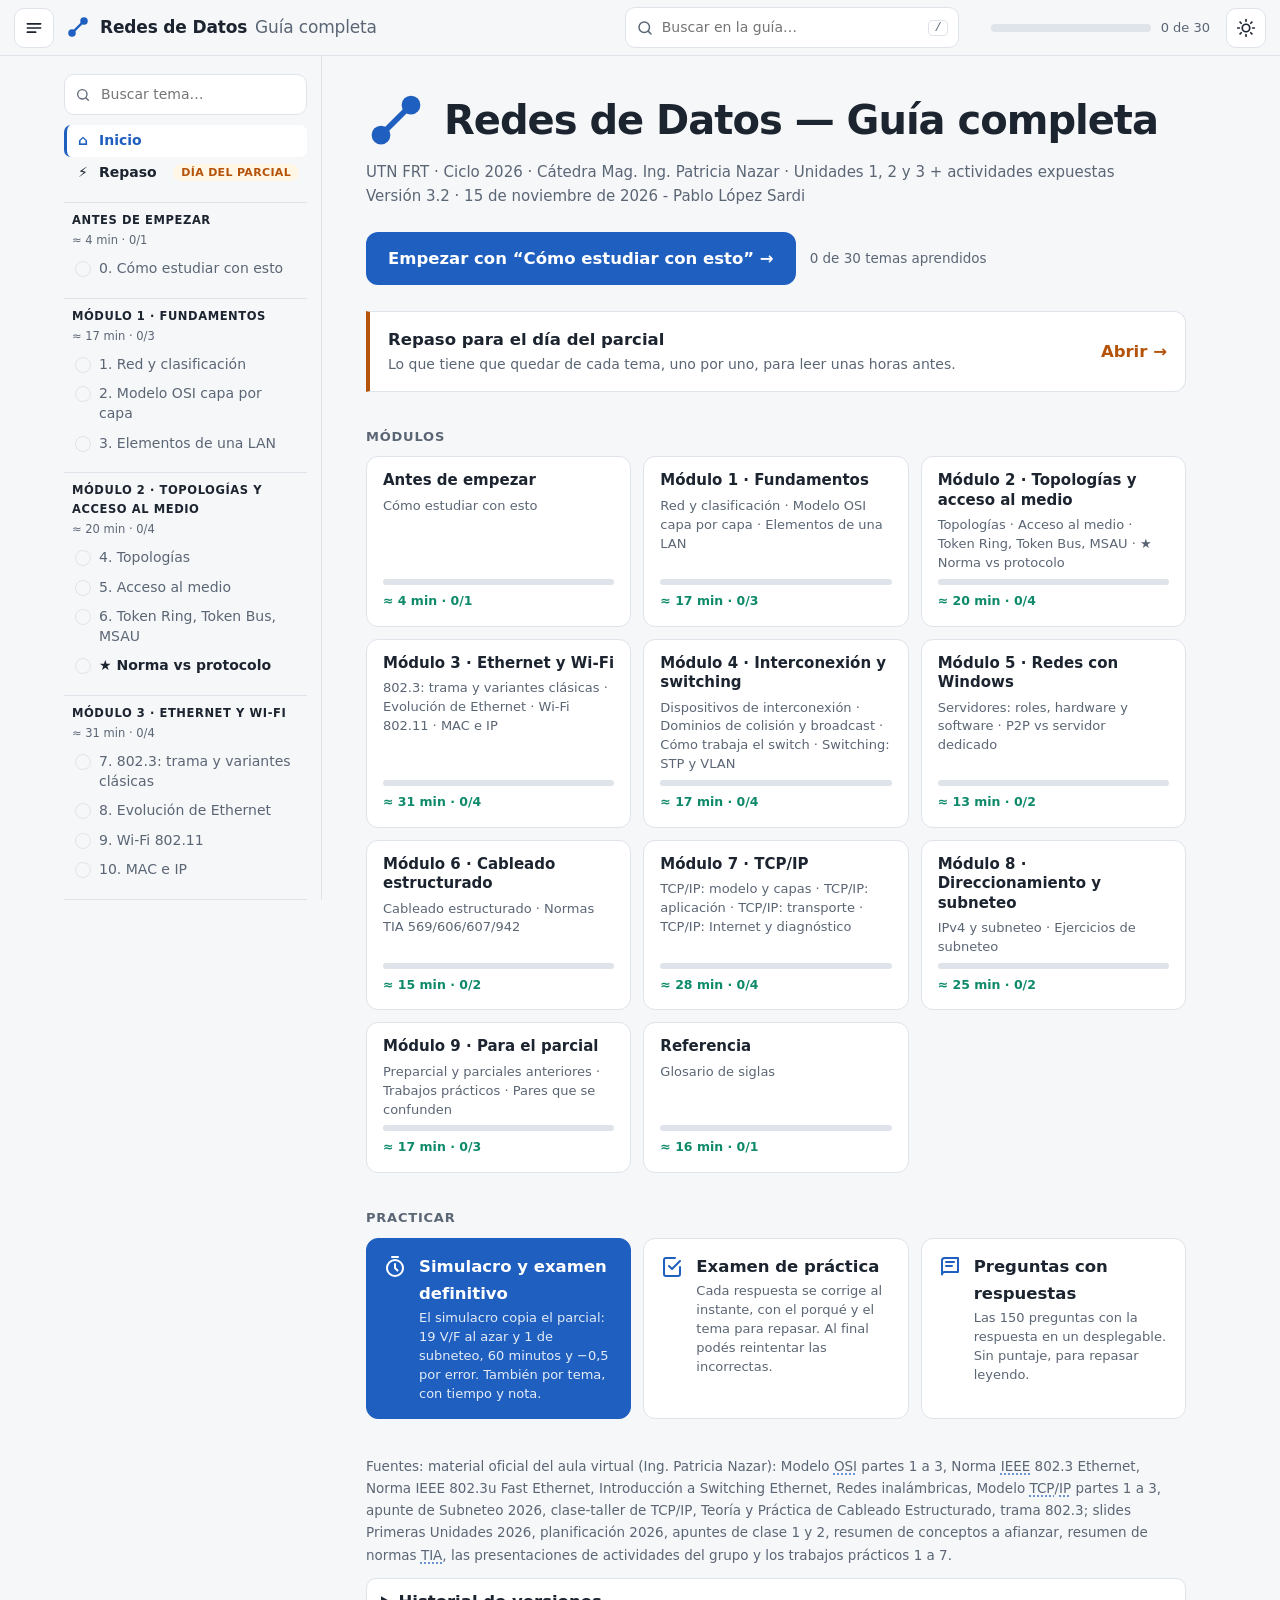
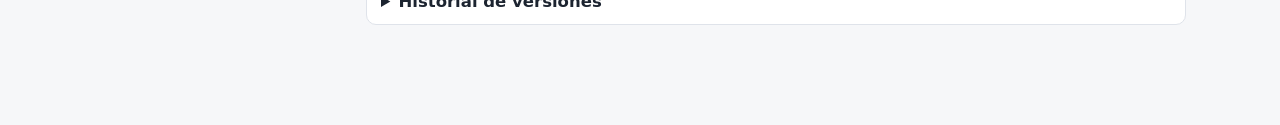
==== index.html @ 7c127c09 "v3.2: logo sin fondo (enlace en el azul del tema) Co-Authored-By: Claude Opus 5.5 <noreply@anthropic" ====
<!doctype html>
<html lang="es">
<head>
<meta charset="utf-8">
<meta name="viewport" content="width=device-width, initial-scale=1">
<title>Redes de Datos · Guía completa</title>
<link rel="icon" href="img/logo.svg" type="image/svg+xml">
<link rel="icon" href="img/logo-32.png" sizes="32x32" type="image/png">
<link rel="apple-touch-icon" href="img/logo-180.png">
<meta name="theme-color" content="#1f5fbf">
<style>
/*buscador-css*/
.sbar{position:sticky;top:0;z-index:30;background:var(--bg);padding:10px 60px 10px 0;margin:0 0 6px;display:flex;gap:8px;align-items:center;border-bottom:1px solid var(--line)}
.sbox{flex:1;display:flex;align-items:center;gap:8px;background:var(--card);border:1.5px solid var(--line);border-radius:10px;padding:0 10px;min-width:0}
.sbox:focus-within{border-color:var(--acc)}
.sbox svg{width:18px;height:18px;color:var(--mut);flex:none}
.sbox input{flex:1;min-width:0;border:0;background:transparent;color:var(--ink);font:inherit;padding:9px 0;outline:none}
.sbox kbd{font:12px ui-monospace,monospace;color:var(--mut);border:1px solid var(--line);border-radius:4px;padding:0 5px}
.sbar.has .sbox kbd{display:none}
.scount{font-size:13px;color:var(--mut);white-space:nowrap;min-width:0}
.sbtn{font:inherit;width:34px;height:34px;border-radius:8px;border:1px solid var(--line);background:var(--card);color:var(--ink);cursor:pointer;display:none;place-items:center;flex:none}
.sbar.has .sbtn{display:grid}
.sbtn:hover{border-color:var(--acc);color:var(--acc)}
mark.sr{background:#fde68a;color:inherit;border-radius:2px;padding:0 1px}
mark.sr.cur{background:#f59e0b;color:#111;outline:2px solid #f59e0b}
:root[data-theme="dark"] mark.sr{background:#6b5300;color:#fff}
:root[data-theme="dark"] mark.sr.cur{background:#f59e0b;color:#111}
@media (max-width:600px){.sbar{padding-right:52px;flex-wrap:wrap}.sbox kbd{display:none}}
/*fin-buscador-css*/
/*guia-css*/

/* ==========================================================================
   Redes de Datos · Guía completa — hoja de estilos de la guía (v3)
   El builder la copia dentro de index.html entre los marcadores guia-css.
   Roles de color: azul = interactivo · verde = avance y aciertos ·
   ámbar = ojo para el parcial · rojo = error.
   ========================================================================== */

/* ---- 1. Tokens ---- */
:root{--bg:#f6f7f9;--card:#fff;--ink:#1c2430;--mut:#5b6675;--line:#dfe3ea;--acc:#1f5fbf;--acc2:#0e8a6a;--warn:#b45309;--warnbg:#fff6e5;--okbg:#e9f7f1;--infobg:#eaf1fc;--code:#f0f2f6;--on-acc:#fff;--bad:#c62828;--badbg:#fdecea;--soft:#f1f3f7;--sh:0 1px 2px rgba(16,24,40,.05),0 4px 14px rgba(16,24,40,.05);--r:12px;--medida:820px}
@media (prefers-color-scheme:dark){:root:not([data-theme="light"]){--bg:#12161c;--card:#1a2029;--ink:#e6eaf0;--mut:#9aa6b6;--line:#2c3542;--acc:#6ea8ff;--acc2:#4fd1a5;--warn:#f0b35a;--warnbg:#33290f;--okbg:#12302a;--infobg:#16263f;--code:#232b37;--on-acc:#0b1220;--bad:#ff7b6b;--badbg:#3a1b18;--soft:#202733;--sh:0 1px 2px rgba(0,0,0,.3),0 4px 14px rgba(0,0,0,.25)}}
:root[data-theme="dark"]{--bg:#12161c;--card:#1a2029;--ink:#e6eaf0;--mut:#9aa6b6;--line:#2c3542;--acc:#6ea8ff;--acc2:#4fd1a5;--warn:#f0b35a;--warnbg:#33290f;--okbg:#12302a;--infobg:#16263f;--code:#232b37;--on-acc:#0b1220;--bad:#ff7b6b;--badbg:#3a1b18;--soft:#202733;--sh:0 1px 2px rgba(0,0,0,.3),0 4px 14px rgba(0,0,0,.25)}

/* ---- 2. Base ---- */
*{box-sizing:border-box}
html{scroll-behavior:smooth;-webkit-text-size-adjust:100%}
body{margin:0;background:var(--bg);color:var(--ink);font:16px/1.65 system-ui,-apple-system,"Segoe UI",Roboto,sans-serif}
[id]{scroll-margin-top:calc(var(--anch,0px) + 14px)}
::view-transition-old(root),::view-transition-new(root){animation-duration:.3s;animation-timing-function:ease}
:focus-visible{outline:2px solid var(--acc);outline-offset:2px}
kbd{font:12px ui-monospace,Consolas,monospace;border:1px solid var(--line);border-bottom-width:2px;border-radius:5px;padding:1px 6px;background:var(--card)}

/* ---- 3. Barra superior ---- */
.topbar{position:sticky;top:0;z-index:60;display:flex;align-items:center;gap:12px;height:56px;padding:0 14px;background:var(--bg);border-bottom:1px solid var(--line)}
.icon-btn{flex:none;width:40px;height:40px;border-radius:10px;border:1px solid var(--line);background:var(--card);color:var(--ink);display:grid;place-items:center;cursor:pointer;transition:color .15s,border-color .15s}
.icon-btn:hover{color:var(--acc);border-color:var(--acc)}
.icon-btn svg{width:20px;height:20px}
.theme-btn{margin-left:4px}
.theme-btn .moon{display:none}
:root[data-theme="dark"] .theme-btn .sun{display:none}
:root[data-theme="dark"] .theme-btn .moon{display:block}
.brand{font-weight:800;font-size:17px;letter-spacing:-.01em;color:var(--ink);text-decoration:none;white-space:nowrap}
.brand span{color:var(--mut);font-weight:500;margin-left:8px}
.brand{display:inline-flex;align-items:center;gap:10px}
.brand-logo{width:24px;height:24px;flex:none;color:var(--acc)}
.brand span{margin-left:-2px}
.tprog{display:flex;align-items:center;gap:10px;min-width:0;margin-left:14px}
.tprog .pbar{width:160px}
.pbar{height:8px;border-radius:99px;background:var(--line);overflow:hidden}
.pbar i{display:block;height:100%;width:0;background:var(--acc2);border-radius:99px;transition:width .35s ease}
#pTxt{font-size:13px;color:var(--mut);white-space:nowrap}
.topbar .sbar{position:static;flex:0 1 340px;align-self:center;margin:0 0 0 auto;padding:0;border:0;background:none;gap:6px;min-width:0}
.topbar .sbox{padding:0 10px;border-radius:10px;min-width:0}
.topbar .sbox input{font-size:14px;min-width:0;padding:8px 0}
.topbar .sbar .scount{font-size:12px;white-space:nowrap}
.topbar .sbtn{width:30px;height:30px}

/* ---- 4. Estructura e índice lateral ---- */
.wrap{display:grid;grid-template-columns:272px minmax(0,1fr);max-width:1180px;margin:0 auto}
body.ready .wrap{transition:grid-template-columns .32s ease}
body.nav-oculta .wrap{grid-template-columns:0px minmax(0,1fr)}
nav{position:sticky;top:56px;height:calc(100vh - 56px);overflow:auto;padding:18px 14px 28px;border-right:1px solid var(--line);font-size:14px;scrollbar-width:none;-ms-overflow-style:none}
nav::-webkit-scrollbar{display:none;width:0;height:0}
body.ready nav{transition:opacity .25s ease,transform .32s ease,visibility 0s}
body.nav-oculta nav{opacity:0;transform:translateX(-40px);visibility:hidden;pointer-events:none}
body.ready.nav-oculta nav{transition:opacity .25s ease,transform .32s ease,visibility 0s .32s}
nav a{display:flex;gap:8px;align-items:flex-start;padding:5px 8px;border-radius:7px;border-left:3px solid transparent;color:var(--mut);text-decoration:none;line-height:1.4;transition:background .15s,color .15s,border-color .15s}
nav a:hover{background:var(--card);color:var(--ink)}
nav a.activo{background:var(--card);color:var(--acc);font-weight:650;border-left-color:var(--acc)}
nav a.navtop{font-weight:650;color:var(--ink);padding:6px 8px}
nav a.navtop.activo{color:var(--acc)}
nav a.navtop .ni{flex:none;width:16px;text-align:center}
nav a.navtop small{margin-left:auto;font-size:11px;font-weight:700;letter-spacing:.03em;text-transform:uppercase;color:var(--warn);background:var(--warnbg);border-radius:99px;padding:1px 8px;align-self:center}
nav a.star{color:var(--ink);font-weight:650}
nav a.star.activo{color:var(--acc)}
nav a .ck{flex:none;width:16px;height:16px;margin-top:2px;border-radius:50%;border:1.8px solid var(--line);display:grid;place-items:center;font-size:10px;line-height:1;color:transparent;cursor:pointer;transition:background .15s,border-color .15s}
nav a .ck:hover{border-color:var(--acc2)}
nav a.hecho .ck{background:var(--acc2);border-color:var(--acc2);color:var(--on-acc)}
.tocq{display:flex;align-items:center;gap:8px;border:1.5px solid var(--line);border-radius:10px;padding:7px 10px;background:var(--card);margin:0 0 10px}
.tocq:focus-within{border-color:var(--acc)}
.tocq svg{width:16px;height:16px;color:var(--mut);flex:none}
.tocq input{border:0;outline:0;background:none;color:var(--ink);font:inherit;font-size:14px;width:100%;min-width:0}
.mod{margin:14px 0 2px}
.modh{display:flex;flex-direction:column;gap:1px;padding:8px 8px 4px;border-top:1px solid var(--line)}
.modh .mn{font-size:11.5px;font-weight:800;text-transform:uppercase;letter-spacing:.05em;color:var(--ink)}
.modh .mi{font-size:11.5px;color:var(--mut)}
.modh.ok .mn{color:var(--acc2)}
.navbtns{margin:16px 0 4px;padding-top:14px;border-top:1px solid var(--line);display:flex;flex-direction:column;gap:7px}
.navbtns span{font-size:11.5px;font-weight:800;text-transform:uppercase;letter-spacing:.05em;color:var(--ink);padding-left:8px}
nav .navbtns a.nb{border:1.5px solid var(--line);border-radius:9px;color:var(--ink);background:var(--card);font-weight:600;padding:7px 10px;font-size:13.5px}
nav .navbtns a.nb:hover{border-color:var(--acc);color:var(--acc)}
nav .navbtns a.nb.p{background:var(--acc);border-color:var(--acc);color:var(--on-acc)}
nav .navbtns a.nb.p:hover{filter:brightness(1.08);color:var(--on-acc)}
.resetprog{margin:14px 0 4px;font:inherit;font-size:12px;color:var(--mut);background:none;border:0;cursor:pointer;text-decoration:underline;padding:0 8px}
.navshade{display:none}

/* ---- 5. Página: cabecera, títulos y texto ---- */
main{padding:28px 36px 90px;min-width:0;font-size:16.5px}
main:focus{outline:none}
main>section.page{max-width:var(--medida);margin:0 auto}
html.js-pag section.page{display:none}
html.js-pag section.page.on{display:block}
section.page.entra{animation:pagein .35s ease}
@keyframes pagein{from{opacity:0;transform:translateY(10px)}to{opacity:1;transform:none}}
.crumb{margin:0 0 8px;font-size:12.5px;font-weight:650;letter-spacing:.04em;text-transform:uppercase;color:var(--mut)}
.crumb .rt{color:var(--acc2)}
.hero{display:flex;align-items:center;gap:18px;margin:6px 0 10px}
.hero h1{margin:0}
.hero-logo{width:60px;height:60px;flex:none;color:var(--acc)}
h1{font-size:40px;line-height:1.1;letter-spacing:-.025em;font-weight:800;margin:6px 0 10px}
section.page>h2{font-size:34px;line-height:1.15;letter-spacing:-.02em;font-weight:800;margin:0 0 20px;padding:0 0 16px;border-bottom:1px solid var(--line)}
section.page>h2.hh{font-size:13px;letter-spacing:.06em;text-transform:uppercase;font-weight:800;color:var(--mut);margin:38px 0 12px;padding:0;border:0}
h3{position:relative;font-size:22px;line-height:1.25;letter-spacing:-.01em;font-weight:750;margin:44px 0 10px;padding-left:14px;color:var(--ink)}
h3::before{content:"";position:absolute;left:0;top:.18em;bottom:.18em;width:4px;border-radius:2px;background:var(--acc)}
h4{font-size:17px;line-height:1.3;font-weight:700;margin:26px 0 6px;color:var(--ink)}
p{margin:10px 0}
b,strong{font-weight:680}
.sub{color:var(--mut);margin-bottom:18px}
.lead{font-size:18px;line-height:1.55;color:var(--mut);margin:0 0 18px}
main a,main a:visited{color:var(--acc);text-underline-offset:2px;text-decoration-thickness:1px}
ul,ol{margin:8px 0;padding-left:24px}
li{margin:4px 0}
li::marker{color:var(--mut)}
hr{border:0;border-top:1px solid var(--line);margin:28px 0}

/* ---- 6. Tablas y código ---- */
.scroll{overflow-x:auto;margin:14px 0}
.scroll>table{margin:0}
table{border-collapse:separate;border-spacing:0;width:100%;margin:14px 0;background:var(--card);font-size:14.5px;line-height:1.5;border:1px solid var(--line);border-radius:10px;overflow:hidden}
th,td{padding:8px 11px;text-align:left;vertical-align:top;border-bottom:1px solid var(--line);border-right:1px solid var(--line)}
th:last-child,td:last-child{border-right:0}
tr:last-child>td,tr:last-child>th{border-bottom:0}
th{background:var(--soft);font-size:13px;font-weight:750;letter-spacing:.01em;color:var(--ink);vertical-align:bottom}
code,.mono{font-family:ui-monospace,Consolas,monospace;background:var(--code);padding:1px 5px;border-radius:4px;font-size:.9em}
pre{background:var(--code);padding:14px 16px;border-radius:10px;overflow:auto;font-size:13.5px;line-height:1.5;border:1px solid var(--line)}
pre code{background:none;padding:0}
.tag{display:inline-block;font-size:12px;padding:1px 8px;border-radius:99px;background:var(--infobg);color:var(--acc);font-weight:650}

/* ---- 7. Cajas ---- */
.box{border-left:4px solid var(--acc);background:var(--infobg);padding:12px 16px;border-radius:0 10px 10px 0;margin:16px 0}
.box>b:first-child{display:block;margin-bottom:2px;color:var(--acc)}
.box.ok{border-color:var(--acc2);background:var(--okbg)}
.box.ok>b:first-child{color:var(--acc2)}
.box.warn{border-color:var(--warn);background:var(--warnbg)}
.box.warn>b:first-child{color:var(--warn)}
.box>ul,.box>ol{margin:4px 0 0}
.tp{border:1.5px dashed var(--acc2);background:var(--card);border-radius:var(--r);padding:12px 18px;margin:22px 0}
.tp h4{margin:0 0 6px;color:var(--acc2)}
.gancho{border:1px solid var(--line);background:var(--card);border-radius:var(--r);padding:14px 18px;margin:28px 0 20px;box-shadow:var(--sh)}
.gancho h4{margin:0 0 8px}
.gancho details{margin:6px 0;background:var(--bg)}
.gancho summary{font-weight:550}
.gancho .ans{color:var(--ink)}
.grid{display:grid;grid-template-columns:repeat(auto-fit,minmax(240px,1fr));gap:12px;margin:14px 0}
.card{background:var(--card);border:1px solid var(--line);border-radius:var(--r);padding:12px 16px}
.card h4{margin:0 0 4px;font-size:15.5px}
.cardlink,.cardlink:visited{text-decoration:none;color:var(--ink);transition:border-color .15s,transform .15s}
.cardlink:hover{border-color:var(--acc);transform:translateY(-2px)}
details{background:var(--card);border:1px solid var(--line);border-radius:10px;margin:10px 0;padding:9px 14px}
summary{cursor:pointer;font-weight:650}
details p{margin:8px 0 2px}
details[open]>summary{margin-bottom:6px}
.trio{display:grid;grid-template-columns:repeat(3,1fr);gap:10px;margin:14px 0}
.trio>div{border:1px solid var(--line);border-radius:var(--r);background:var(--card);padding:12px 14px;text-align:center}
.trio b{display:block;font-size:30px;line-height:1.1;letter-spacing:-.02em;font-weight:800}
.trio span{font-size:13.5px;color:var(--mut)}
.trio .pos b{color:var(--acc2)}.trio .neg b{color:var(--bad)}.trio .neu b{color:var(--mut)}

/* ---- 8. Figuras: animaciones y diagramas ---- */
.anim,.diag{margin:22px 0;background:var(--card);border:1px solid var(--line);border-radius:var(--r);padding:16px 16px 12px}
.anim svg,.diag svg{width:100%;max-width:700px;height:auto;display:block;margin:0 auto}
.anim svg{overflow:visible}
.anim figcaption,.diag figcaption{font-size:13.5px;color:var(--mut);margin-top:12px;padding-top:10px;border-top:1px solid var(--line);line-height:1.5}
.anim figcaption{display:flex;gap:10px;align-items:flex-start}
.anim-btn{flex:none;width:30px;height:30px;border-radius:8px;border:1px solid var(--line);background:var(--bg);color:var(--ink);cursor:pointer;font-size:13px;line-height:1}
.anim-btn:hover{border-color:var(--acc);color:var(--acc)}
.anim text{fill:var(--ink);font:13px system-ui,-apple-system,"Segoe UI",Roboto,sans-serif}
.anim .a-b{font-weight:700}.anim .a-small{font-size:12px;fill:var(--mut)}.anim .a-lbl{font-weight:600}
.anim .a-mono{font:12.5px ui-monospace,Consolas,monospace;fill:var(--ink)}.anim .a-bits{font:15px ui-monospace,Consolas,monospace;letter-spacing:1.5px;fill:var(--acc)}
.anim .a-port{font:11px ui-monospace,Consolas,monospace;fill:var(--mut)}
.anim .t1{fill:var(--acc)}.anim .t2{fill:var(--acc2)}.anim .t3{fill:var(--warn)}.anim .tbad{fill:var(--bad)}
.anim .a-x{fill:var(--bad);font-weight:700;font-size:18px}.anim .a-ok{fill:var(--acc2);font-weight:700}
.anim .a-nd{fill:var(--infobg);stroke:var(--acc);stroke-width:1.5}.anim .a-sw{fill:var(--code);stroke:var(--mut);stroke-width:1.5}
.anim .a-tab{fill:var(--bg);stroke:var(--line);stroke-width:1.5}
.anim .a-link{stroke:var(--line);stroke-width:3}.anim .a-bus{stroke:var(--mut);stroke-width:5;stroke-linecap:round}
.anim .a-ring{fill:none;stroke:var(--line);stroke-width:6}.anim .a-life{stroke:var(--line);stroke-width:2;stroke-dasharray:4 4}
.anim .a-ar{stroke-width:2.2}.anim .s1{stroke:var(--acc)}.anim .s2{stroke:var(--acc2)}.anim .s3{stroke:var(--warn)}.anim .sbad{stroke:var(--bad)}
.anim .f1,.anim .a-p1{fill:var(--acc)}.anim .f2,.anim .a-p2{fill:var(--acc2)}.anim .f3,.anim .a-p3{fill:var(--warn)}.anim .fbad{fill:var(--bad)}
.anim .a-sA{fill:var(--acc);opacity:.75}.anim .a-sB{fill:var(--warn);opacity:.75}.anim .a-bad,.anim .a-jam{fill:var(--bad)}.anim .a-jam{opacity:.55}
.anim .a-h0{fill:var(--infobg);stroke:var(--acc);stroke-width:1.2}.anim .a-h1{fill:#2563eb}.anim .a-h2{fill:#0d9488}.anim .a-h3{fill:#c2410c}
.anim .a-tw{fill:var(--on-acc);font-weight:700;font-size:12px}
.anim .a-cov1{fill:var(--acc);fill-opacity:.07;stroke:var(--acc);stroke-opacity:.7;stroke-dasharray:5 5}.anim .a-cov3{fill:var(--warn);fill-opacity:.08;stroke:var(--warn);stroke-opacity:.7;stroke-dasharray:5 5}
.anim .a-bitsm{font:14px ui-monospace,Consolas,monospace;fill:var(--ink)}.anim .a-bitsm.t2{fill:var(--acc2);font-weight:700}
.anim .a-hostzone{fill:var(--warn);opacity:.1}.anim .a-scan{fill:var(--acc);opacity:.22}
.anim .a-hl{fill:none;stroke:var(--acc);stroke-width:3;stroke-dasharray:6 5}
.anim .a-gpos{fill:var(--acc2)}.anim .a-gneg{fill:var(--bad)}
.anim .a-z1{fill:var(--acc);opacity:.14}.anim .a-z2{fill:var(--acc2);opacity:.12}.anim .a-z3{fill:var(--warn);opacity:.1}
.anim .a-norm{fill:var(--warnbg);stroke:var(--warn);stroke-width:1.5}
.anim .a-hf0{fill:var(--code);stroke:var(--line)}.anim .a-hf1{fill:var(--infobg);stroke:var(--acc)}.anim .a-hf2{fill:var(--warnbg);stroke:var(--warn)}.anim .a-hf3{fill:var(--okbg);stroke:var(--acc2)}
.anim .a-hb{font-weight:700;font-size:12.5px;fill:#fff}.anim .a-h0+text{fill:var(--ink)}
.anim .a-hb2{font-weight:700;font-size:11.5px}.anim .a-brace{fill:none;stroke:var(--acc);stroke-width:2}
.anim .a-pair{stroke:var(--line);stroke-width:7;stroke-linecap:round}
.anim .a-dcol{fill:var(--warn);opacity:.13;stroke:var(--warn);stroke-width:1.5}.anim .a-dbc1{fill:var(--acc);opacity:.08;stroke:var(--acc);stroke-width:2}.anim .a-dbc2{fill:var(--acc2);opacity:.08;stroke:var(--acc2);stroke-width:2}
.anim .a-loop{fill:none;stroke:var(--line);stroke-width:3}.anim .a-cut{stroke:var(--bad);stroke-width:4}
.anim .a-bld{fill:none;stroke:var(--line);stroke-width:2}.anim .a-floor{stroke:var(--line);stroke-width:2}
.anim .a-fiber{stroke:#0891b2;stroke-width:4}.anim .a-utp{fill:none;stroke:var(--acc);stroke-width:3}.anim .a-patch{stroke:var(--acc2);stroke-width:3;stroke-dasharray:5 4}
.anim .a-gnd{stroke:#15803d;stroke-width:4}
.anim .a-blk{fill:var(--code);stroke:var(--line)}.anim .a-sub0{fill:var(--infobg);stroke:var(--acc)}.anim .a-sub1{fill:var(--okbg);stroke:var(--acc2)}
.anim .a-big{font-size:20px;font-weight:700}.anim .a-huge{font-size:56px;font-weight:800;fill:var(--acc)}
.anim .a-pbad{fill:var(--bad)}
.anim .a-v1{fill:var(--infobg);stroke:var(--acc);stroke-width:1.5}.anim .a-v2{fill:var(--warnbg);stroke:var(--warn);stroke-width:1.5}
.anim .a-trunk{stroke:var(--mut);stroke-width:6;stroke-linecap:round}
.anim .a-step{fill:var(--soft);stroke:var(--line);stroke-width:1.2}.anim .a-stepon{fill:var(--infobg);stroke:var(--acc);stroke-width:1.5}
.diag text{fill:var(--ink);font:13px system-ui,-apple-system,"Segoe UI",Roboto,sans-serif}
.diag .d-l{font-weight:700;font-size:12.5px}.diag .d-s{font-size:10.5px;fill:var(--mut)}.diag .d-z{font-size:11px;fill:var(--mut)}
.diag .d-t{font-weight:700;font-size:13px}.diag .d-n{font-size:12px;fill:var(--mut)}.diag .d-bl{font-size:12px;font-weight:600;fill:var(--acc)}
.diag .d-pdu{font-size:12.5px;font-weight:600;fill:var(--acc)}.diag .d-tot{font-size:14px;font-weight:800;fill:var(--acc)}
.diag .d-bits{font:13px ui-monospace,Consolas,monospace;fill:var(--acc);letter-spacing:1px}
.diag .d-mono{font:12px ui-monospace,Consolas,monospace}
.diag .d-f0{fill:var(--code);stroke:var(--line);stroke-width:1.2}.diag .d-f1{fill:var(--infobg);stroke:var(--acc);stroke-width:1.2}
.diag .d-f2{fill:var(--warnbg);stroke:var(--warn);stroke-width:1.2}.diag .d-f3{fill:var(--okbg);stroke:var(--acc2);stroke-width:1.2}
.diag .d-f4{fill:rgba(124,58,237,.12);stroke:#7c3aed;stroke-width:1.2}.diag .d-old{fill:var(--bg);stroke:var(--line);stroke-width:1.2}
.diag .d-dash{stroke-dasharray:5 4}
.diag .d-br{fill:none;stroke:var(--acc);stroke-width:1.5}.diag .d-zoom{fill:none;stroke:var(--mut);stroke-width:1;stroke-dasharray:3 3}
.diag .d-wrap{fill:none;stroke:var(--acc2);stroke-width:2;stroke-dasharray:6 4}
.diag .d-ln{stroke:var(--mut);stroke-width:2;fill:none}.diag .d-ln2{stroke:var(--line);stroke-width:2;fill:none}
.diag .d-a1{stroke:var(--acc);stroke-width:2;fill:none}.diag .d-a2{stroke:var(--acc2);stroke-width:2;fill:none}.diag .d-a3{stroke:var(--warn);stroke-width:2;fill:none}
.diag .d-m1{fill:var(--acc)}.diag .d-m2{fill:var(--acc2)}.diag .d-m3{fill:var(--warn)}.diag .d-mm{fill:var(--mut)}
.diag .d-c1{fill:var(--acc)}.diag .d-c2{fill:var(--acc2)}.diag .d-c3{fill:var(--warn)}.diag .d-cb{fill:var(--bad)}
.diag .d-life{stroke:var(--line);stroke-width:2;stroke-dasharray:4 4}
.diag .d-zn1{fill:var(--acc);fill-opacity:.1;stroke:var(--acc);stroke-width:1.5}.diag .d-zn2{fill:var(--acc2);fill-opacity:.08;stroke:var(--acc2);stroke-width:1.5}.diag .d-zn3{fill:var(--warn);fill-opacity:.07;stroke:var(--warn);stroke-width:1.5}
.diag .d-gnd{stroke:#15803d;stroke-width:3.5;fill:none}.diag .d-gndf{fill:#15803d}
.diag .d-on{fill:var(--acc);stroke:var(--acc)}.diag .d-w{fill:var(--on-acc);font-weight:700;font-size:12px}
.figparcial{margin:10px 0 14px;background:#fff;border:1px solid var(--line);border-radius:10px;padding:8px;display:inline-block;max-width:100%}
.figparcial img{display:block;max-width:100%;height:auto}
.figparcial figcaption{font-size:13px;color:#555;margin-top:4px}

/* ---- 9. Quiz de cada tema ---- */
.vfq{margin:36px 0 6px;border:1.5px solid var(--acc);border-radius:14px;padding:18px 20px;background:var(--card);box-shadow:var(--sh)}
.vfq h4{margin:0 0 2px;font-size:18px}
.vfq h4 small{font-size:13px;color:var(--mut);font-weight:500;margin-left:6px}
.vfq .vint{margin:0 0 6px;font-size:13.5px;color:var(--mut)}
.vfq.js .vint,.vfq.js ol,.vfq.js .vact,.vfq.js .vres{display:none}
.vtop{display:flex;flex-wrap:wrap;align-items:center;justify-content:space-between;gap:10px;margin:8px 0 10px;font-size:13px;color:var(--mut);font-weight:600}
.vdots{display:flex;gap:6px}
.vdots i{width:12px;height:12px;border-radius:50%;background:var(--line);display:block;transition:background .2s}
.vdots i.cur{background:var(--acc)}.vdots i.ok{background:var(--acc2)}.vdots i.bad{background:var(--bad)}
.vtxt{font-size:17px;margin:0 0 14px;line-height:1.5}
.vbtn{display:flex;gap:10px;flex-wrap:wrap}
.vbtn button{font:inherit;font-size:15px;font-weight:650;padding:9px 22px;border-radius:99px;border:1.5px solid var(--line);background:var(--bg);color:var(--ink);cursor:pointer;transition:border-color .15s,background .15s}
.vbtn button:not(:disabled):hover{border-color:var(--acc);color:var(--acc)}
.vbtn button:disabled{cursor:default;opacity:.55}
.vbtn button.es{opacity:1;background:var(--acc2);border-color:var(--acc2);color:var(--on-acc)}
.vbtn button.mal{opacity:1;background:var(--bad);border-color:var(--bad);color:#fff}
.vfbx{margin-top:14px;padding:10px 14px;border-radius:0 10px 10px 0;font-size:14.5px}
.vfbx.ok{background:var(--okbg);border-left:4px solid var(--acc2)}.vfbx.ok b{color:var(--acc2)}
.vfbx.bad{background:var(--badbg);border-left:4px solid var(--bad)}.vfbx.bad b{color:var(--bad)}
.vnext,.vbtns button{margin-top:12px;font:inherit;font-size:14.5px;font-weight:700;padding:9px 18px;border-radius:10px;border:1.5px solid var(--acc);background:var(--acc);color:var(--on-acc);cursor:pointer}
.vbtns{display:flex;flex-wrap:wrap;gap:10px}
.vbtns button:not(.vp){background:var(--card);color:var(--acc)}
.vfin{margin-top:6px}
.vfin .vsc{margin:6px 0 8px;font-size:20px}
.vfin.perfecto .vsc b{color:var(--acc2)}
.vfin .vsub{margin:14px 0 4px;font-weight:700}
.vfin ul{margin:0;padding-left:20px}
.vfin li{margin:8px 0;font-size:14px}
.vfin li span{display:block;font-weight:600}
.vfin li em{font-style:normal;color:var(--bad);font-weight:600}

/* ---- 10. Inicio ---- */
#inicio .sub{font-size:15px;line-height:1.6}
.homestart{display:flex;flex-wrap:wrap;align-items:center;gap:14px;margin:24px 0 6px}
.start-btn{display:inline-block;padding:13px 22px;border-radius:12px;background:var(--acc);color:var(--on-acc);font-weight:700;text-decoration:none;transition:filter .15s,transform .15s}
main a.start-btn,main a.start-btn:visited{color:var(--on-acc)}
.start-btn:hover{filter:brightness(1.08);transform:translateY(-1px)}
.start-sub{font-size:13.5px;color:var(--mut)}
.homemods{display:grid;grid-template-columns:repeat(auto-fill,minmax(236px,1fr));gap:12px}
.modcard{display:flex;flex-direction:column;gap:6px;padding:14px 16px;border:1px solid var(--line);border-radius:var(--r);background:var(--card);text-decoration:none;transition:border-color .15s,transform .15s,box-shadow .15s}
main a.modcard,main a.modcard:visited{color:var(--ink)}
.modcard:hover{border-color:var(--acc);transform:translateY(-2px);box-shadow:var(--sh)}
.modcard b{font-size:15px;line-height:1.3}
.modcard span{font-size:13px;color:var(--mut);line-height:1.45}
.modcard small{display:block;height:6px;border-radius:99px;background:var(--line);overflow:hidden;margin-top:auto}
.modcard small i{display:block;height:100%;background:var(--acc2)}
.modcard em{font-style:normal;font-size:12.5px;color:var(--acc2);font-weight:600}
.modcard.ok{border-color:var(--acc2)}
.cta{display:grid;grid-template-columns:repeat(auto-fit,minmax(236px,1fr));gap:12px;margin:12px 0 8px}
.cta a{display:flex;gap:12px;align-items:flex-start;padding:14px 16px;border-radius:var(--r);text-decoration:none;font-weight:700;border:1px solid var(--line);background:var(--card);transition:transform .15s,border-color .15s,box-shadow .15s}
main .cta a,main .cta a:visited{color:var(--ink)}
.cta a:hover{transform:translateY(-2px);border-color:var(--acc);box-shadow:var(--sh)}
main .cta a.p,main .cta a.p:visited{background:var(--acc);border-color:var(--acc);color:var(--on-acc)}
.cta svg{width:24px;height:24px;flex:none;margin-top:2px;color:var(--acc)}
.cta a.p svg{color:var(--on-acc)}
.cta small{display:block;font-weight:450;font-size:13px;line-height:1.45;margin-top:2px;color:var(--mut)}
.cta a.p small{color:inherit;opacity:.88}
.repaso-cta{display:flex;gap:14px;align-items:center;margin:26px 0 0;padding:14px 18px;border:1px solid var(--line);border-left:4px solid var(--warn);border-radius:0 var(--r) var(--r) 0;background:var(--card);text-decoration:none;transition:border-color .15s,transform .15s}
main a.repaso-cta,main a.repaso-cta:visited{color:var(--ink)}
.repaso-cta:hover{transform:translateY(-1px);border-color:var(--warn)}
.repaso-cta b{display:block}.repaso-cta span{display:block;font-size:14px;color:var(--mut)}
.repaso-cta i{margin-left:auto;font-style:normal;font-weight:700;color:var(--warn);white-space:nowrap}
.fuentes{font-size:13.5px;color:var(--mut);margin:36px 0 12px}
.vlog{list-style:none;padding:0;margin:10px 0 2px;font-size:14.5px}
.vlog>li{display:grid;grid-template-columns:136px 1fr;gap:4px 12px;align-items:start;padding:10px 0;border-top:1px solid var(--line)}
.vlog>li:first-child{border-top:0}
.vlog ul{margin:4px 0 0}
.vtag{display:inline-block;font-weight:700;font-size:13px;padding:2px 10px;border-radius:99px;color:#fff;white-space:nowrap}
.vtag small{font-weight:500;opacity:.85;margin-left:4px}
.v32{background:#9333ea}.v31{background:#0891b2}.v30{background:#b91c1c}.v22{background:#15803d}.v21{background:#0369a1}.v20{background:#b45309}.v16{background:#4f46e5}.v15{background:#0f766e}.v14{background:#be185d}.v13{background:#7c3aed}.v12{background:#0e8a6a}.v11{background:#c2410c}.v10{background:#1f5fbf}
.vlog .now{font-size:11px;font-weight:700;color:var(--acc2);text-transform:uppercase;letter-spacing:.04em}

/* ---- 11. Repaso ---- */
.rp-reglas{display:grid;grid-template-columns:repeat(4,1fr);gap:10px;margin:18px 0 6px}
.rp-reglas>div{border:1px solid var(--line);border-radius:var(--r);background:var(--card);padding:12px 14px}
.rp-reglas b{display:block;font-size:24px;line-height:1.15;letter-spacing:-.02em;font-weight:800}
.rp-reglas span{font-size:13px;color:var(--mut);line-height:1.4;display:block;margin-top:2px}
.rp-reglas .al b{color:var(--warn)}
.rp-jump{display:flex;flex-wrap:wrap;gap:6px;margin:18px 0 4px}
.rp-jump a{font-size:13px;font-weight:600;padding:4px 11px;border-radius:99px;border:1px solid var(--line);background:var(--card);text-decoration:none}
main .rp-jump a,main .rp-jump a:visited{color:var(--ink)}
.rp-jump a:hover{border-color:var(--acc);color:var(--acc)}
h3.rp-mod{font-size:13px;letter-spacing:.06em;text-transform:uppercase;font-weight:800;color:var(--mut);margin:40px 0 12px;padding:0}
h3.rp-mod::before{display:none}
.rp{display:grid;grid-template-columns:52px minmax(0,1fr);gap:0 14px;background:var(--card);border:1px solid var(--line);border-radius:var(--r);padding:16px 18px 14px;margin:12px 0}
.rp-n{grid-row:1/span 3;align-self:start;width:44px;height:44px;border-radius:12px;background:var(--infobg);color:var(--acc);display:grid;place-items:center;font-weight:800;font-size:18px;letter-spacing:-.02em}
.rp.clave .rp-n{background:var(--warnbg);color:var(--warn)}
.rp>h4,.rp>.rp-b{grid-column:2;min-width:0}
.rp h4{margin:0;font-size:18px;line-height:1.3;display:flex;flex-wrap:wrap;gap:6px 10px;align-items:baseline}
.rp h4 a{text-decoration:none}
main .rp h4 a,main .rp h4 a:visited{color:var(--ink)}
.rp h4 a:hover{color:var(--acc);text-decoration:underline}
.rp h4 em{font-style:normal;font-size:11px;font-weight:800;letter-spacing:.05em;text-transform:uppercase;color:var(--warn);background:var(--warnbg);padding:2px 8px;border-radius:99px}
.rp ul{margin:8px 0 0;padding-left:18px;font-size:15.5px;line-height:1.55}
.rp li{margin:5px 0}
.rp-t{margin:10px 0 0;padding:8px 12px;border-radius:8px;background:var(--warnbg);font-size:14.5px;line-height:1.5}
.rp-t>b:first-child{color:var(--warn)}
.rp table{font-size:13.5px;margin:10px 0 2px}
.rp th,.rp td{padding:5px 9px}
.rp-fin{margin:36px 0 0;text-align:center;color:var(--mut);font-size:14.5px}

/* ---- 12. Glosario, preparcial y otros ---- */
table.glo td:first-child{width:24%;overflow-wrap:anywhere}
table.glo td:last-child{font-size:13px;width:19%}
table.glo tr{scroll-margin-top:calc(var(--anch,56px) + 90px)}
.glofil{display:flex;gap:10px;align-items:center;margin:8px 0}
.glofil input{flex:1;min-width:0;font:inherit;padding:8px 12px;border-radius:10px;border:1.5px solid var(--line);background:var(--card);color:var(--ink)}
.glofil input:focus{outline:none;border-color:var(--acc)}
.glofil span{font-size:13px;color:var(--mut);white-space:nowrap}
.gloord{display:flex;border:1.5px solid var(--line);border-radius:10px;overflow:hidden;flex:none}
.gloord button{font:inherit;font-size:13.5px;padding:7px 12px;border:0;background:var(--card);color:var(--ink);cursor:pointer}
.gloord button.on{background:var(--acc);color:var(--on-acc);font-weight:700}
table.glo tr.gsec td{background:var(--soft);color:var(--ink);font-weight:750;font-size:13px}
ol.pp>li{margin:14px 0}
ol.pp details{margin:6px 0 0}
table.swap td:nth-child(2){color:var(--acc2)}
table.swap td:nth-child(3){color:var(--bad)}
.pin{display:inline-block;width:100%;padding:2px 6px;border-radius:4px;font-size:13px;color:#111;font-weight:600}
.bv{background:repeating-linear-gradient(45deg,#fff,#fff 6px,#49b36b 6px,#49b36b 10px)}
.v{background:#49b36b}.bn{background:repeating-linear-gradient(45deg,#fff,#fff 6px,#f29a38 6px,#f29a38 10px)}
.n{background:#f29a38}.a{background:#5a8fe6}.ba{background:repeating-linear-gradient(45deg,#fff,#fff 6px,#5a8fe6 6px,#5a8fe6 10px)}
.bm{background:repeating-linear-gradient(45deg,#fff,#fff 6px,#9a6a45 6px,#9a6a45 10px)}.m{background:#9a6a45;color:#fff}
.bar{display:flex;border-radius:10px;overflow:hidden;font-size:13px;text-align:center;color:#fff;margin:14px 0}
.bar div{padding:9px 4px}

/* ---- 13. Aprendido y paginador ---- */
.mk{display:flex;flex-wrap:wrap;gap:12px;justify-content:space-between;align-items:center;margin:38px 0 8px;padding-top:20px;border-top:1px solid var(--line)}
.mk button{font:inherit;font-size:14px;font-weight:650;display:inline-flex;gap:8px;align-items:center;padding:9px 16px;border-radius:99px;border:1.5px solid var(--acc2);background:var(--card);color:var(--acc2);cursor:pointer;transition:background .15s,color .15s}
.mk button:hover{background:var(--okbg)}
.mk button.on{background:var(--acc2);color:var(--on-acc)}
.kbd-hint{font-size:12.5px;color:var(--mut)}
.pager{display:grid;grid-template-columns:1fr 1fr;gap:12px;margin:14px 0 0}
.pager a{display:flex;flex-direction:column;gap:3px;padding:14px 16px;border:1px solid var(--line);border-radius:var(--r);background:var(--card);text-decoration:none;transition:border-color .15s,transform .15s,box-shadow .15s}
main .pager a,main .pager a:visited{color:var(--ink)}
.pager a:hover{border-color:var(--acc);transform:translateY(-2px);box-shadow:var(--sh)}
.pager a small{font-size:12px;color:var(--mut)}
.pager a strong{color:var(--acc);font-size:15px}
.pager .next{grid-column:2;text-align:right}

/* ---- 14. "En este tema": índice de la página ---- */
.ptoc{margin:0 0 22px;font-size:14px}
.ptoc summary{font-size:13px;font-weight:700;color:var(--mut)}
.ptoc ol{list-style:none;margin:6px 0 2px;padding:0}
.ptoc a{display:block;padding:4px 10px;border-left:2px solid var(--line);text-decoration:none;line-height:1.4}
main .ptoc a,main .ptoc a:visited{color:var(--mut)}
main .ptoc a:hover{color:var(--ink)}
main .ptoc a.on{color:var(--acc);border-left-color:var(--acc);font-weight:650}
@media (min-width:1360px){
 .wrap{max-width:1440px;grid-template-columns:272px minmax(0,1fr) 248px}
 body.nav-oculta .wrap{grid-template-columns:0px minmax(0,1fr) 248px}
 .ptoc{position:fixed;top:calc(var(--toph,56px) + 30px);right:max(18px,calc((100vw - 1440px)/2 + 18px));width:212px;max-height:calc(100vh - var(--toph,56px) - 60px);overflow:auto;margin:0;padding:0;border:0;background:none;font-size:13px;scrollbar-width:thin}
 .ptoc summary{list-style:none;cursor:default;pointer-events:none;font-size:11.5px;font-weight:800;text-transform:uppercase;letter-spacing:.05em;color:var(--ink);padding-left:12px;margin-bottom:8px}
 .ptoc summary::-webkit-details-marker{display:none}
 .ptoc a{padding:4px 12px}
}

/* ---- 15. Móvil e impresión ---- */
@media (max-width:820px){
 .wrap{display:block}
 main{padding:20px 16px 64px;font-size:16px}
 nav{position:fixed;top:0;left:0;bottom:0;width:min(300px,86vw);height:100vh;z-index:70;background:var(--bg);border-right:1px solid var(--line);transform:translateX(-105%);visibility:hidden}
 body.ready nav{transition:transform .3s ease,visibility 0s .3s}
 body.nav-abierta nav{transform:none;visibility:visible;pointer-events:auto;transition:transform .3s ease,visibility 0s}
 body.nav-oculta nav{opacity:1}
 .navshade{display:block;position:fixed;inset:0;z-index:65;background:rgba(0,0,0,.4);opacity:0;pointer-events:none;transition:opacity .3s}
 body.nav-abierta .navshade{opacity:1;pointer-events:auto}
 .topbar{flex-wrap:wrap;height:auto;padding:8px 10px;row-gap:8px;column-gap:8px}
 .topbar .tprog{margin-left:auto}
 .topbar .tprog .pbar{width:56px}
 .topbar .sbar{order:5;flex:1 1 100%;margin:0}
 .brand span{display:none}
 h1{font-size:30px}
 .hero{gap:12px}.hero-logo{width:42px;height:42px}
 section.page>h2{font-size:26px;padding-bottom:12px}
 h3{font-size:20px;margin-top:36px}
 .lead{font-size:16.5px}
 table{display:block;overflow-x:auto}
 .bar{font-size:11px}
 .pager{grid-template-columns:1fr}
 .pager .next{grid-column:1}
 .vlog>li{grid-template-columns:1fr}
 .rp-reglas{grid-template-columns:1fr 1fr}
 .rp{grid-template-columns:1fr;padding:14px}
 .rp>h4,.rp>.rp-b{grid-column:1}
 .rp-n{grid-row:auto;width:auto;height:auto;justify-self:start;padding:2px 12px;border-radius:99px;font-size:14px;margin-bottom:6px}
 .trio b{font-size:24px}
 .repaso-cta{flex-wrap:wrap}.repaso-cta i{margin-left:0}
 .anim,.diag{padding:12px 10px 10px}
}
@media (max-width:420px){#pTxt{display:none}.brand{font-size:16px}}
@media (prefers-reduced-motion:reduce){section.page.entra{animation:none}html{scroll-behavior:auto}}
@media print{
 .topbar,nav,.navshade,.mk,.pager,.vfq,.ptoc,.anim-btn{display:none!important}
 .wrap{display:block;max-width:none}
 main{padding:0}
 html.js-pag section.page.on{display:block}
 details{break-inside:avoid}
 .rp,.box,table,figure{break-inside:avoid}
}

/* ---- 16. Siglas con flotante (v3.1) ---- */
main a.sg,main a.sg:visited{color:inherit;text-decoration:underline dotted;text-decoration-color:color-mix(in srgb,var(--acc) 65%,transparent);text-decoration-thickness:1.5px;text-underline-offset:3px;cursor:help;border-radius:3px;transition:background .15s,text-decoration-color .15s}
main a.sg:hover,main a.sg.sg-on{background:var(--infobg);text-decoration-color:var(--acc)}
.sgpop{position:absolute;z-index:90;width:max-content;max-width:min(330px,calc(100vw - 20px));padding:12px 14px 10px;border:1px solid var(--line);border-radius:12px;background:var(--card);color:var(--ink);box-shadow:0 10px 30px rgba(16,24,40,.16),0 2px 6px rgba(16,24,40,.08);font-size:14px;line-height:1.45;opacity:0;transform:translateY(4px);transition:opacity .14s ease,transform .14s ease;pointer-events:auto}
.sgpop.on{opacity:1;transform:none}
.sgpop.arriba{transform:translateY(-4px)}.sgpop.arriba.on{transform:none}
.sgpop::before{content:"";position:absolute;top:-6px;left:calc(var(--fx,50%) - 6px);width:10px;height:10px;background:var(--card);border-left:1px solid var(--line);border-top:1px solid var(--line);transform:rotate(45deg)}
.sgpop.arriba::before{top:auto;bottom:-6px;transform:rotate(225deg)}
.sgp-it+.sgp-it{margin-top:8px;padding-top:8px;border-top:1px solid var(--line)}
.sgp-k{display:inline-block;font-size:16px;font-weight:800;letter-spacing:-.01em;margin-right:6px}
.sgp-n{display:inline-block;font-size:11px;font-weight:700;text-transform:uppercase;letter-spacing:.04em;color:var(--mut);background:var(--soft);border-radius:99px;padding:1px 7px;margin-right:6px;vertical-align:2px}
.sgp-s{display:block;font-weight:650;color:var(--acc);margin-top:2px}
.sgpop p{margin:4px 0 0;color:var(--ink)}
.sgp-f{display:flex;flex-wrap:wrap;justify-content:space-between;gap:4px 12px;margin-top:9px;padding-top:7px;border-top:1px solid var(--line);font-size:12px;color:var(--mut)}
.sgp-f a{color:var(--acc);font-weight:650;text-decoration:none}
.sgp-t{font-style:italic;font-size:12px;color:var(--mut)}
.sgp-it>.sgp-t{display:block;margin-top:3px}
@keyframes glohit{0%,40%{background:var(--warnbg)}100%{background:transparent}}
table.glo tr.glo-hit>td,table.glo tr:target>td{animation:glohit 2.6s ease}
table.glo tr:target>td:first-child{box-shadow:inset 3px 0 0 var(--warn)}
@media print{.sgpop{display:none!important}main a.sg{text-decoration:none}}
/*fin-guia-css*/
</style>
</head>
<body>
<script>document.documentElement.classList.add("js-pag");try{if(localStorage.getItem("redes-aside")==="oculto"&&!matchMedia("(max-width:820px)").matches)document.body.classList.add("nav-oculta");}catch(e){}</script>
<header class="top topbar">
<button class="icon-btn" id="navBtn" type="button" aria-label="Ocultar el índice" aria-controls="nav"><svg viewBox="0 0 24 24" fill="none" stroke="currentColor" stroke-width="2" stroke-linecap="round"><path d="M4 7h16M4 12h16M4 17h10"/></svg></button>
<a class="brand" href="#inicio"><svg class="brand-logo" viewBox="0 0 64 64" aria-hidden="true"><path d="M17 47 L47 17" stroke="currentColor" stroke-width="6" stroke-linecap="round"/><circle cx="16" cy="48" r="10" fill="currentColor"/><circle cx="48" cy="16" r="10" fill="currentColor"/></svg>Redes de Datos<span>Guía completa</span></a>
<div class="sbar" id="sbar" data-root="main" data-excluir="#historial,.ans,.anim svg,.diag svg,.mk,.crumb,.pager,#homeMods,#homeStart,.vfq,.ptoc,.rp-jump"><label class="sbox"><svg viewBox="0 0 24 24" fill="none" stroke="currentColor" stroke-width="2" stroke-linecap="round"><circle cx="11" cy="11" r="7"/><path d="m20 20-3.5-3.5"/></svg><input id="sq" type="search" placeholder="Buscar en la guía…" aria-label="Buscar en la guía" autocomplete="off"><kbd>/</kbd></label><span class="scount" id="scount" aria-live="polite"></span><button type="button" class="sbtn" id="sprev" aria-label="Resultado anterior">↑</button><button type="button" class="sbtn" id="snext" aria-label="Resultado siguiente">↓</button><button type="button" class="sbtn" id="sclear" aria-label="Borrar búsqueda">✕</button></div>
<div class="tprog" title="Temas marcados como aprendidos"><div class="pbar"><i id="pFill"></i></div><span id="pTxt"></span></div>
<button class="theme-btn icon-btn" id="themeBtn" type="button" aria-label="Cambiar a modo oscuro" title="Cambiar modo claro / oscuro"><svg class="sun" viewBox="0 0 24 24" fill="none" stroke="currentColor" stroke-width="2" stroke-linecap="round"><circle cx="12" cy="12" r="4.5"/><path d="M12 2v2M12 20v2M4.9 4.9l1.4 1.4M17.7 17.7l1.4 1.4M2 12h2M20 12h2M4.9 19.1l1.4-1.4M17.7 6.3l1.4-1.4"/></svg><svg class="moon" viewBox="0 0 24 24" fill="none" stroke="currentColor" stroke-width="2" stroke-linecap="round" stroke-linejoin="round"><path d="M21 12.8A9 9 0 1 1 11.2 3a7 7 0 0 0 9.8 9.8z"/></svg></button>
</header>
<div class="navshade" id="navShade"></div>
<div class="wrap">
<nav id="nav">
<label class="tocq"><svg viewBox="0 0 24 24" fill="none" stroke="currentColor" stroke-width="2" stroke-linecap="round"><circle cx="11" cy="11" r="7"/><path d="m20 20-3.5-3.5"/></svg><input type="search" id="tocQ" placeholder="Buscar tema…" autocomplete="off" aria-label="Filtrar temas del índice"></label>
<a href="#inicio" class="navtop"><span class="ni">⌂</span>Inicio</a>
<a href="#repaso" class="navtop"><span class="ni">⚡</span>Repaso<small>día del parcial</small></a>
<div class="mod" data-m="0"><div class="modh"><span class="mn">Antes de empezar</span><span class="mi"></span></div>
<a href="#s0">0. Cómo estudiar con esto</a>
</div>
<div class="mod" data-m="1"><div class="modh"><span class="mn">Módulo 1 · Fundamentos</span><span class="mi"></span></div>
<a href="#s1">1. Red y clasificación</a>
<a href="#s2">2. Modelo OSI capa por capa</a>
<a href="#s3">3. Elementos de una LAN</a>
</div>
<div class="mod" data-m="2"><div class="modh"><span class="mn">Módulo 2 · Topologías y acceso al medio</span><span class="mi"></span></div>
<a href="#s5">4. Topologías</a>
<a href="#s6">5. Acceso al medio</a>
<a href="#s7">6. Token Ring, Token Bus, MSAU</a>
<a href="#snp" class="star">★ Norma vs protocolo</a>
</div>
<div class="mod" data-m="3"><div class="modh"><span class="mn">Módulo 3 · Ethernet y Wi-Fi</span><span class="mi"></span></div>
<a href="#s8">7. 802.3: trama y variantes clásicas</a>
<a href="#s9">8. Evolución de Ethernet</a>
<a href="#s10">9. Wi-Fi 802.11</a>
<a href="#s11">10. MAC e IP</a>
</div>
<div class="mod" data-m="4"><div class="modh"><span class="mn">Módulo 4 · Interconexión y switching</span><span class="mi"></span></div>
<a href="#s12">11. Dispositivos de interconexión</a>
<a href="#s13">12. Dominios de colisión y broadcast</a>
<a href="#s14">13. Cómo trabaja el switch</a>
<a href="#s14b">14. Switching: STP y VLAN</a>
</div>
<div class="mod" data-m="5"><div class="modh"><span class="mn">Módulo 5 · Redes con Windows</span><span class="mi"></span></div>
<a href="#s4">15. Servidores: roles, hardware y software</a>
<a href="#s15">16. P2P vs servidor dedicado</a>
</div>
<div class="mod" data-m="6"><div class="modh"><span class="mn">Módulo 6 · Cableado estructurado</span><span class="mi"></span></div>
<a href="#s16">17. Cableado estructurado</a>
<a href="#s17">18. Normas TIA 569/606/607/942</a>
</div>
<div class="mod" data-m="7"><div class="modh"><span class="mn">Módulo 7 · TCP/IP</span><span class="mi"></span></div>
<a href="#s18">19. TCP/IP: modelo y capas</a>
<a href="#s18a">20. TCP/IP: aplicación</a>
<a href="#s18t">21. TCP/IP: transporte</a>
<a href="#s18i">22. TCP/IP: Internet y diagnóstico</a>
</div>
<div class="mod" data-m="8"><div class="modh"><span class="mn">Módulo 8 · Direccionamiento y subneteo</span><span class="mi"></span></div>
<a href="#s18b">23. IPv4 y subneteo</a>
<a href="#sej">24. Ejercicios de subneteo</a>
</div>
<div class="mod" data-m="9"><div class="modh"><span class="mn">Módulo 9 · Para el parcial</span><span class="mi"></span></div>
<a href="#spp">25. Preparcial y parciales anteriores</a>
<a href="#stp">26. Trabajos prácticos</a>
<a href="#s19">27. Pares que se confunden</a>
</div>
<div class="mod" data-m="10"><div class="modh"><span class="mn">Referencia</span><span class="mi"></span></div>
<a href="#sglo">28. Glosario de siglas</a>
</div>
<div class="navbtns"><span>Practicar</span>
<a class="nb p" href="examen.html">🎯 Simulacro y examen definitivo</a>
<a class="nb" href="practica.html">✅ Examen de práctica</a>
<a class="nb" href="autoevaluacion.html">📖 Preguntas con respuestas</a></div>
<button type="button" class="resetprog" id="resetProg">Reiniciar mi avance</button>
</nav>
<main id="main" tabindex="-1">
<section class="page" data-page="inicio" id="inicio">
<div class="hero"><svg class="hero-logo" viewBox="0 0 64 64" aria-hidden="true"><path d="M17 47 L47 17" stroke="currentColor" stroke-width="6" stroke-linecap="round"/><circle cx="16" cy="48" r="10" fill="currentColor"/><circle cx="48" cy="16" r="10" fill="currentColor"/></svg><h1>Redes de Datos — Guía completa</h1></div>
<div class="sub">UTN FRT · Ciclo 2026 · Cátedra Mag. Ing. Patricia Nazar · Unidades 1, 2 y 3 + actividades expuestas<br>Versión 3.2 · 15 de noviembre de 2026 - Pablo López Sardi</div>

<div id="homeStart" class="homestart"></div>
<a class="repaso-cta" href="#repaso"><div><b>Repaso para el día del parcial</b><span>Lo que tiene que quedar de cada tema, uno por uno, para leer unas horas antes.</span></div><i>Abrir →</i></a>
<h2 class="hh">Módulos</h2>
<div id="homeMods" class="homemods"></div>
<h2 class="hh">Practicar</h2>
<div class="cta">
<a class="p" href="examen.html"><svg viewBox="0 0 24 24" fill="none" stroke="currentColor" stroke-width="2" stroke-linecap="round" stroke-linejoin="round"><circle cx="12" cy="13" r="8"/><path d="M12 9v4l2.5 2.5M9 2h6"/></svg><span>Simulacro y examen definitivo<small>El simulacro copia el parcial: 19 V/F al azar y 1 de subneteo, 60 minutos y −0,5 por error. También por tema, con tiempo y nota.</small></span></a>
<a class="s" href="practica.html"><svg viewBox="0 0 24 24" fill="none" stroke="currentColor" stroke-width="2" stroke-linecap="round" stroke-linejoin="round"><path d="M9 11l3 3 8-8"/><path d="M20 12v7a2 2 0 0 1-2 2H6a2 2 0 0 1-2-2V5a2 2 0 0 1 2-2h9"/></svg><span>Examen de práctica<small>Cada respuesta se corrige al instante, con el porqué y el tema para repasar. Al final podés reintentar las incorrectas.</small></span></a>
<a class="s" href="autoevaluacion.html"><svg viewBox="0 0 24 24" fill="none" stroke="currentColor" stroke-width="2" stroke-linecap="round" stroke-linejoin="round"><path d="M4 19.5A2.5 2.5 0 0 1 6.5 17H20V3H6.5A2.5 2.5 0 0 0 4 5.5z"/><path d="M8 7h8M8 11h6"/></svg><span>Preguntas con respuestas<small>Las 150 preguntas con la respuesta en un desplegable. Sin puntaje, para repasar leyendo.</small></span></a>
</div>
<p class="fuentes">Fuentes: material oficial del aula virtual (Ing. Patricia Nazar): Modelo OSI partes 1 a 3, Norma IEEE 802.3 Ethernet, Norma IEEE 802.3u Fast Ethernet, Introducción a Switching Ethernet, Redes inalámbricas, Modelo TCP/IP partes 1 a 3, apunte de Subneteo 2026, clase-taller de TCP/IP, Teoría y Práctica de Cableado Estructurado, trama 802.3; slides Primeras Unidades 2026, planificación 2026, apuntes de clase 1 y 2, resumen de conceptos a afianzar, resumen de normas TIA, las presentaciones de actividades del grupo y los trabajos prácticos 1 a 7.</p>
<details id="historial"><summary>Historial de versiones</summary>
<ul class="vlog">
<li><span class="vtag v32">v3.2<small>15/11/2026</small></span><div><span class="now">Actual</span><br>
<ul>
<li><b>Logo propio:</b> un ícono minimalista de dos nodos unidos por un enlace, en el azul de la guía y sin fondo; en modo oscuro toma un azul más claro. Aparece en la pestaña del navegador, en la barra de arriba junto al nombre, en el inicio y en las páginas de examen. En el celular se usa como ícono si agregás la guía a la pantalla de inicio.</li>
</ul></div></li>
<li><span class="vtag v31">v3.1<small>14/11/2026</small></span><div>
<ul>
<li><b>Siglas con flotante:</b> las siglas del glosario que aparecen en el texto quedan subrayadas con puntos. Al pasar el mouse se abre un cuadro chico con qué significa y qué es; con un clic se abre esa sigla en el glosario en otra pestaña, resaltada, sin perder lo que estabas leyendo. En el celular, el primer toque muestra el cuadro y adentro está el link.</li>
<li>Para no llenar el texto de subrayados, cada sigla se marca la primera vez que aparece en cada párrafo. No se marcan en títulos, links ni en los quiz (para no regalar respuestas). Si una sigla tiene dos significados, como STP (cable y Spanning Tree), el cuadro muestra los dos.</li>
<li><b>Glosario completo:</b> pasa de 96 a 142 siglas. Se sumaron las que aparecían en el texto y no estaban: hardware de servidores (HDD, SSD, SATA, NVMe, PCIe, RDIMM, ECC, TDP, SMT, SFP+), codificaciones y modulaciones (MLT-3, PAM-5, PAM-16, QAM, OFDMA), campos de tramas (SD, ED, AC, SFD, DSAP, SSAP, TPID, TCI, DEI) y otras como AND, IRQ, RI/RO, ACL, RC4, OM3, FAT32, NFS, IIS, SQL, IPX/SPX e ITU, entre otras.</li>
<li>Las unidades (Gbps, Mbps, GHz, MHz) y las siglas obvias (SO, CPU, RAM, HDD, SSD, HTML, SQL, IBM, IoT, ID) siguen en el glosario, pero no se subrayan en el texto.</li>
<li>Las siglas ahora se reconocen también en plural (APs, VLANs, IPs) y en la forma RJ45, sin guion. ISA muestra sus dos significados: el bus viejo y el juego de instrucciones del procesador. Ya no se marca el "TX" suelto dentro de nombres como 100BASE-TX.</li>
<li>Glosario: la columna "Ver" ya no queda cortada en pantallas anchas.</li>
</ul></div></li>
<li><span class="vtag v30">v3.0<small>14/11/2026</small></span><div>
<ul>
<li><b>Repaso:</b> página nueva, debajo de Inicio en el índice, con lo que tiene que quedar de cada tema (del 0 al 28), para leer unas horas antes del parcial. Cada tema tiene sus puntos clave, un "Ojo" con la trampa típica y el link al tema completo. Arriba, las reglas del parcial de un vistazo.</li>
<li><b>Gráficos revisados uno por uno.</b> Pasan a diagrama fijo los que se entienden mejor quietos: LAN, MAN y WAN (1), elementos de una LAN (3), la trama 802.3 (7) y la puesta a tierra (18). Se quitaron las animaciones que no explicaban nada (19, 25, 26, 27 y 28). Se corrigió la del nodo oculto (9).</li>
<li><b>Gráficos nuevos:</b> la regla 5-4-3 (7), las tres fases para conectarse a un AP (9), un broadcast dentro de una VLAN con el troncal 802.1Q (14), qué viaja al escribir una dirección y apretar Enter (19), pérdida y retransmisión en TCP con el cierre en 4 pasos (21), y la recta para ubicar una IP en su subred (23).</li>
<li><b>Diseño rehecho:</b> títulos con más jerarquía, columna de texto más angosta para leer mejor, tablas y cajas más limpias, gráficos de tamaño contenido y el azul reservado para lo que se puede tocar. En pantallas anchas aparece a la derecha <b>"En este tema"</b>, con las partes de la página; en el celular es un desplegable.</li>
<li>Inicio más corto, con el acceso al Repaso. La página "Repaso con respuestas" pasa a llamarse <b>"Preguntas con respuestas"</b> para no confundirla con el Repaso nuevo.</li>
</ul></div></li>
<li><span class="vtag v22">v2.2<small>13/11/2026</small></span><div>
<ul style="margin:4px 0 0">
<li><b>Navegación nueva: cada tema es una página.</b> Se ve un tema por vez, con su ubicación (tema, módulo y minutos de lectura) arriba, el botón para marcarlo como aprendido y los botones de <b>anterior y siguiente</b> al final. También se avanza con las flechas <kbd>←</kbd> <kbd>→</kbd> del teclado.</li>
<li><b>Página de inicio</b> con el botón "Seguir con…" (el primer tema que no marcaste), tarjetas de cada módulo con su avance y minutos, los exámenes y el historial.</li>
<li><b>Barra superior fija</b> con el botón del índice, el nombre de la guía, la barra de avance y el modo claro/oscuro. El índice tiene un buscador de temas.</li>
<li>El buscador de texto sigue buscando en toda la guía: al saltar a un resultado abre el tema donde está. Los links viejos a secciones (por ejemplo los de "Para repasar" de los exámenes) abren el tema correspondiente.</li>
<li><b>Quiz al final de cada tema:</b> 6 preguntas de verdadero o falso sobre lo que se vio en ese tema (180 en total), <b>una por vez y con corrección inmediata</b>: respondés, te marca si está bien con la explicación, y pasás a la siguiente. Al final muestra el puntaje, <b>en qué te equivocaste</b> y te deja <b>repetir solo los errores</b> o empezar de nuevo.</li>
<li>El <b>buscador</b> pasa a la barra de arriba, al lado del avance, y ya no queda fijo al bajar por el tema.</li>
<li>Cada animación arranca recién cuando aparece en pantalla, desde el principio; si la sacás de la vista se pausa, y al volver a verla arranca de nuevo.</li>
</ul></div></li>
<li><span class="vtag v21">v2.1<small>05/11/2026</small></span><div>
<ul style="margin:4px 0 0">
<li><b>Tramas y encabezados dibujados campo por campo</b>, con el tamaño de cada parte: el token y la trama de Token Ring con el byte AC bit por bit (6), la trama 802.3 con LLC (7), la trama con el paquete adentro y la dirección MAC byte por byte (10), la etiqueta 802.1Q (14), el encapsulamiento de OSI (2) y de TCP/IP con los bytes que se van sumando (19), los encabezados TCP y UDP (21) y el IPv4 (22), y las clases A, B y C en bits (23).</li>
</ul></div></li>
<li><span class="vtag v20">v2.0<small>04/11/2026</small></span><div>
<ul style="margin:4px 0 0">
<li><b>Índice ordenado en módulos</b> (Fundamentos, Topologías y acceso al medio, Ethernet y Wi-Fi, Interconexión y switching, Redes con Windows, Cableado, TCP/IP, Subneteo, Para el parcial y Referencia), con los <b>minutos aproximados de lectura</b> de cada módulo. Servidores pasa al módulo de Redes con Windows, junto a P2P vs servidor dedicado, y se renumeran las secciones.</li>
<li><b>Avance tipo campus:</b> cada tema se puede marcar como aprendido desde el índice o con el botón al final de la sección; el índice muestra el avance por módulo y una barra de avance total. Se guarda en tu navegador.</li>
<li><b>Botón para ocultar y mostrar el índice</b>, al lado del de modo claro/oscuro, con transición. En el celular, el índice pasa a ser un panel lateral que se abre con ese botón.</li>
<li><b>33 animaciones</b>: se suman 18 para que haya al menos una por tema del índice (puntaje con descuento, LAN/MAN/WAN, OSI, elementos de una LAN, topologías, norma vs protocolo, trama 802.3, pares del UTP, dominios, STP, servidores, cableado estructurado, puesta a tierra y rotulado, división en subredes, preguntas trampa, TPs, pares que se confunden y siglas).</li>
<li>El glosario se puede ordenar <b>alfabéticamente o por índice del resumen</b>, agrupado por sección.</li>
<li>La guía pasa a llamarse <b>Redes de Datos - Guía completa</b>.</li>
</ul></div></li>
<li><span class="vtag v16">v1.6<small>04/11/2026</small></span><div>
<ul style="margin:4px 0 0">
<li><b>Quince animaciones en loop</b> para los conceptos que se entienden mejor viéndolos: CSMA/CD (6), Token Ring (7), nodo oculto y RTS/CTS (10), MAC que cambia e IP que se mantiene (11), hub vs switch (12), aprendizaje del switch (14), permisos por red y locales (16), encapsulamiento (19), resolución DNS y DHCP DORA (20), saludo de tres vías (21), ARP, NAT y tracert (22) y la operación AND (23). Cada una se puede pausar y, con "reducir movimiento" activado, arrancan pausadas.</li>
<li><b>Cómo es el parcial</b> (sección 0): 19 V/F + 1 ejercicio de subneteo obligatorio, 1 hora, medio punto menos por error, cuándo conviene contestar y la tabla de temas que remarcó la profe.</li>
<li><b>Sección nueva 24, ejercicios de subneteo:</b> el método en 6 pasos, tablas de bits, errores típicos, 10 ejercicios resueltos de los tipos del TP8 (con otros números) y un <b>generador de ejercicios</b> que corrige campo por campo y muestra la resolución.</li>
<li><b>Sección nueva 25:</b> el preparcial y un primer parcial anterior, con la respuesta y el porqué de cada pregunta.</li>
<li><b>Simulacro del parcial</b> en el examen definitivo: 19 V/F al azar + 1 ejercicio de subneteo, 60 minutos y puntaje con descuento.</li>
<li>Se amplían los temas remarcados: trama vs paquete y cuándo se usa cada dirección (11), definiciones cortas de los V/F (12), método del permiso efectivo según desde dónde se conecta el usuario (16) y la tabla de clases con bits y cantidad de redes (23).</li>
<li><b>Glosario de siglas</b> (sección 28): 96 siglas con su significado, qué son y un link a la sección donde se explican, con filtro para buscar rápido.</li>
<li>Bancos de preguntas: de 110 a 150, con todas las del preparcial y el parcial anterior.</li>
<li>En el menú lateral, las páginas de práctica pasan a ser botones aparte, sin número.</li>
</ul></div></li>
<li><span class="vtag v15">v1.5<small>03/11/2026</small></span><div>
<ul style="margin:4px 0 0">
<li><b>TCP/IP desarrollado en cuatro secciones</b> (19 a 22): el modelo y el encapsulamiento, con el recorrido completo de "escribo una URL y aprieto Enter"; aplicación (DNS, DHCP y DORA, HTTP con métodos y códigos, correo, puertos); transporte (puertos y sockets, saludo de tres vías con números de secuencia y ACK, cierre, TCP vs UDP); Internet (encabezado IP, TTL, ICMP, ARP, gateway y NAT) y comandos de diagnóstico. Suma lo de la clase-taller de TCP/IP.</li>
<li><b>Subneteo ampliado</b> con el apunte de la cátedra: con clase y sin clase (CIDR), cómo pasar de los requisitos a la máscara, los tres ejemplos resueltos (clases C, B y A), cómo ubicar una IP en su subred y las erratas del apunte.</li>
<li><b>Los trabajos prácticos entran a la guía:</b> cajas "🧪 En el práctico" en cada tema (TP1 a TP7, y pistas de método para el TP8, que está pendiente) y una sección nueva (24) con el mapa de todos los TPs.</li>
<li><b>Preguntas gancho "¿Lo entendiste?"</b> al final de cada tema, con la respuesta escondida en un desplegable. El buscador no busca dentro de esas respuestas.</li>
<li><b>Bancos de preguntas:</b> pasan de 70 a 110 preguntas, con temas nuevos de TCP/IP, subneteo y lo aplicado en los TPs. Los exámenes separan "Modelo TCP/IP y protocolos" de "IPv4 y subneteo".</li>
</ul></div></li>
<li><span class="vtag v14">v1.4<small>30/10/2026</small></span><div>
<ul style="margin:4px 0 0">
<li>Nuevo <b>examen de práctica</b>: cada respuesta se corrige al instante y queda fija, con el porqué y la sección de la guía para repasar. Estadísticas en vivo (contestadas, correctas, incorrectas y tiempo) y, al final, la lista de secciones a repasar.</li>
<li>El examen anterior pasa a llamarse <b>examen definitivo</b>: suma tiempo límite opcional (se envía solo al terminarse), reloj, tiempo empleado y la lista de qué repasar.</li>
<li>En los dos exámenes: <b>reintentar solo las incorrectas</b>.</li>
<li>Las 70 preguntas tienen explicaciones más completas y la sección de la guía donde está cada tema.</li>
<li>El menú lateral marca la sección por la que vas leyendo.</li>
</ul></div></li>
<li><span class="vtag v13">v1.3<small>21/10/2026</small></span><div>Cambios de diseño y funcionamiento, sin contenido nuevo de la materia:
<ul style="margin:4px 0 0">
<li>Botón arriba a la derecha para cambiar entre modo claro y oscuro, con transición suave de 0,3 s. Recuerda la elección.</li>
<li>Autoevaluación en dos páginas nuevas: <b>repaso con respuestas</b> (desplegables) y <b>examen de práctica</b> interactivo con nota final y corrección. Las 70 preguntas pasan a verdadero o falso u opción múltiple, agrupadas por tema.</li>
<li>Botones destacados arriba de la guía para ir al examen y al repaso.</li>
<li>Barra de búsqueda en la guía y en el repaso: ignora tildes, marca las coincidencias y salta entre ellas (atajo: tecla <b>/</b>). No busca en el historial de versiones.</li>
<li>En las respuestas, "Falso" ya no se marca en verde.</li>
<li>Los saltos a secciones y temas dejan el título visible debajo de las barras fijas.</li>
<li>En modo oscuro, los links del texto y los botones principales se leen bien.</li>
<li>Sin barra de scroll en el menú lateral (se sigue desplazando igual con rueda, touchpad o dedo).</li>
<li>Historial de versiones con un color por versión. Publicación en GitHub Pages.</li>
</ul></div></li>
<li><span class="vtag v12">v1.2<small>14/10/2026</small></span><div>Revisión completa contra el material oficial del aula virtual (apuntes de la Ing. Nazar). Se reescribe el modelo OSI capa por capa (PDU, medios físicos, señalización, subcapas MAC/LLC, red, transporte, sesión, presentación). Se suman: trama Ethernet campo por campo, variantes 10BASE5/10BASE2/10BASE-T con sus límites, regla 5-4-3, variantes de Fast Ethernet, redes inalámbricas completas (modos de AP, antenas, diseño, seguridad, RTS/CTS, escaneo-autenticación-asociación), conmutación con STP y VLAN, y el modelo TCP/IP completo (TCP, UDP, puertos, IP, ICMP, ARP, RARP, clases, direcciones especiales y subneteo con ejemplos). Se corrigen las unidades de datos de las capas superiores, la nomenclatura de normas y varios datos menores. Autoevaluación ampliada (41 a 70).</div></li>
<li><span class="vtag v11">v1.1<small>14/10/2026</small></span><div>Nueva sección destacada "Norma vs protocolo de comunicación" con definiciones, diferencias, ejemplos y trampas de examen. Se amplía la tabla de pares que se confunden y se suman 8 preguntas a la autoevaluación (33 a 40).</div></li>
<li><span class="vtag v10">v1.0<small>07/10/2026</small></span><div>Versión inicial: unidades 1 y 2, actividades expuestas, cableado estructurado, normas TIA y autoevaluación.</div></li>
</ul>
</details>
</section>
<section class="page" data-page="repaso" id="repaso">
<p class="crumb">Para el día del parcial · <span class="rt" id="rpMin"></span></p>
<h2>Repaso</h2>
<p class="lead">Lo que tiene que quedar de cada tema, para leer de corrido unas horas antes. No reemplaza a la guía: si algo no te suena, tocá el título y vas al tema completo.</p>
<div class="rp-reglas"><div><b>20</b><span>preguntas: 19 V/F y 1 de subneteo</span></div><div><b>60 min</b><span>para todo el parcial</span></div><div class="al"><b>−½</b><span>descuenta cada error; en blanco no resta</span></div><div class="al"><b>Subneteo</b><span>tiene que estar bien para aprobar</span></div></div>
<div class="rp-jump" role="navigation" aria-label="Módulos del repaso">
<a href="#rp-m1">Fundamentos</a>
<a href="#rp-m2">Topologías y acceso al medio</a>
<a href="#rp-m3">Ethernet y Wi-Fi</a>
<a href="#rp-m4">Interconexión y switching</a>
<a href="#rp-m5">Redes con Windows</a>
<a href="#rp-m6">Cableado estructurado</a>
<a href="#rp-m7">TCP/IP</a>
<a href="#rp-m8">Direccionamiento y subneteo</a>
<a href="#rp-m9">Para el parcial</a>
<a href="#rp-m10">Referencia</a>
</div>
<h3 class="rp-mod" id="rp-m0">Antes de empezar</h3>
<article class="rp" id="rp-s0"><span class="rp-n">0</span><h4><a href="#s0">Cómo es el parcial</a></h4>
<div class="rp-b"><ul><li><b>20 preguntas en 1 hora:</b> 19 de verdadero o falso y 1 ejercicio de subneteo, que <b>tiene que estar bien para aprobar</b>.</li><li>Cada error <b>descuenta la mitad</b> de lo que vale la pregunta; en blanco no suma ni resta. Contestá si tenés más de 1 chance en 3 de acertar.</li><li>Las cinco distinciones de la profe: acceso al medio ≠ protocolo de comunicación · protocolo ≠ norma · dirección física ≠ lógica · contención ≠ token passing · el sistema operativo es independiente de la norma.</li><li>Lo que remarcó: capas de TCP/IP, trama y paquete, MAC e IP, 802.11, subneteo (puede dar una clase B), permisos NTFS y de recurso compartido, Windows Server con DHCP y DNS, UTP y Ethernet. Igual entra todo.</li></ul>
<p class="rp-t"><b>Ojo:</b> las afirmaciones son largas y <b>un solo detalle</b> las hace falsas. Leé cada una hasta el final antes de marcar.</p>
</div></article>
<h3 class="rp-mod" id="rp-m1">Módulo 1 · Fundamentos</h3>
<article class="rp" id="rp-s1"><span class="rp-n">1</span><h4><a href="#s1">Qué es una red y cómo se clasifican</a></h4>
<div class="rp-b"><ul><li>Red: nodos interconectados por un medio común para <b>compartir recursos</b> (hardware, software y datos).</li><li><b>LAN:</b> edificio o campus, alta velocidad, la administra la propia organización (Ethernet, Wi-Fi). <b>MAN:</b> una ciudad (radio &lt; 100 km), suele unir varias LAN. <b>WAN:</b> países y continentes, de proveedores; Internet es el ejemplo.</li><li>La velocidad la fija la <b>norma</b>, pero manda el eslabón más lento (placa, cable o puerto). La distancia depende del medio, de la norma y de los repetidores.</li></ul>
<p class="rp-t"><b>Ojo:</b> lo que hace LAN a una red es el alcance y quién la administra, no la cantidad de equipos.</p>
</div></article>
<article class="rp" id="rp-s2"><span class="rp-n">2</span><h4><a href="#s2">Modelo ISO-OSI capa por capa</a></h4>
<div class="rp-b"><ul><li>De abajo hacia arriba: <b>Física, Enlace, Red, Transporte, Sesión, Presentación, Aplicación</b>. Grupos: comunicación (1 y 2), networking (3 y 4), servicios (5 a 7).</li><li>PDU: <b>bits</b> (1), <b>trama</b> (2), <b>paquete</b> o datagrama (3), <b>segmento</b> (4), <b>mensaje</b> (5 a 7).</li><li><b>Capa 1:</b> medio, señal, conectores, topología física; hub, repetidor, módem. Problemas de la señal: atenuación (se corrige con repetidores), EMI y crosstalk (lo reduce el trenzado).</li><li><b>Capa 2:</b> subcapa <b>MAC</b> (acceso al medio y dirección física) + subcapa <b>LLC</b> (sincronización de tramas, control de flujo y errores con FCS/CRC). Switch y puente.</li><li><b>Capa 3:</b> direccionamiento lógico y ruteo (router). <b>Capa 4:</b> extremo a extremo, segmentación y servicio correcto. <b>5:</b> el diálogo (simplex, half o full duplex). <b>6:</b> “el traductor” (ASCII/EBCDIC, compresión, cifrado). <b>7:</b> interfaz con el usuario.</li><li>Encapsulamiento: al bajar, cada capa agrega su encabezado; enlace agrega además un trailer. <b>Baseband</b> = digital, TDM, LAN. <b>Broadband</b> = analógico, FDM, WAN.</li></ul>
<p class="rp-t"><b>Ojo:</b> protocolo <b>ruteable</b> (IP: viaja con los datos) no es protocolo <b>de enrutamiento</b> (RIP, IGRP: arma las tablas de los routers).</p>
</div></article>
<article class="rp" id="rp-s3"><span class="rp-n">3</span><h4><a href="#s3">Elementos de una LAN</a></h4>
<div class="rp-b"><ul><li>Seis elementos: servidores, clientes, NIC, medio, dispositivos de interconexión y software.</li><li><b>NIC:</b> interfaz entre la PC y la red. Convierte datos en señales, compara la MAC destino de cada trama con la propia y ejecuta el acceso al medio.</li><li>Interconexión por capa: repetidor y hub (1), puente y switch (2), router (3).</li><li>IRQ, puerto de E/S y memoria base: los tres parámetros de hardware de una NIC (hoy los asigna Plug and Play).</li></ul>
<p class="rp-t"><b>Ojo:</b> el software de red es independiente de la norma: Windows funciona igual sobre Ethernet que sobre Wi-Fi.</p>
</div></article>
<h3 class="rp-mod" id="rp-m2">Módulo 2 · Topologías y acceso al medio</h3>
<article class="rp" id="rp-s5"><span class="rp-n">4</span><h4><a href="#s5">Topologías</a></h4>
<div class="rp-b"><ul><li><b>Física</b> = cómo se cablea. <b>Lógica</b> = cómo circula la información: la da el protocolo de acceso al medio, que define la norma.</li><li>Bus: un coaxil con terminadores; un corte tira toda la red. Estrella: todos a un hub o switch; es la de hoy. Anillo: cada nodo repite la señal, en un solo sentido.</li><li>Lógica <b>bus</b> (difusión): contención → 802.3 y 802.11. Lógica <b>anillo</b>: token passing → 802.5, 802.4, FDDI.</li><li>No siempre coinciden: Ethernet con hub o switch = estrella física, bus lógico · Token Ring con MSAU = estrella física, anillo lógico · Token Bus = bus físico, anillo lógico · Wi-Fi = estrella física, bus lógico.</li></ul>
<p class="rp-t"><b>Ojo:</b> el dibujo del servidor dedicado en el centro <b>no</b> es una topología estrella: el centro de una estrella es un hub o un switch.</p>
</div></article>
<article class="rp" id="rp-s6"><span class="rp-n">5</span><h4><a href="#s6">Protocolos de acceso al medio</a></h4>
<div class="rp-b"><ul><li>Responden quién transmite y cuándo. Viven en la capa 2 (subcapa MAC), los define la norma y los ejecuta la NIC.</li><li><b>Polling:</b> maestro y esclavos, determinístico; si cae el maestro no hay red. <b>Contención:</b> compiten y chocan, probabilístico. <b>Token passing:</b> transmite quien tiene el token, sin colisiones, determinístico.</li><li>Aloha puro ~18 % · Aloha ranurado ~37 % · CSMA escucha antes de hablar · <b>CSMA/CD</b> además escucha mientras transmite: detecta, aborta y espera (802.3, cable) · <b>CSMA/CA</b> evita: espera al azar y confirma con ACK (802.11, aire).</li><li>Por aire no se puede detectar la colisión: la propia señal tapa a las demás. Por eso Wi-Fi evita en lugar de detectar.</li><li>Con poca carga gana la contención (transmito apenas quiero). Con mucha carga el token es estable y la contención se degrada.</li></ul>
<p class="rp-t"><b>Ojo:</b> en token passing hay una <b>demora fija aunque haya poca carga</b>: igual hay que esperar que llegue el token.</p>
</div></article>
<article class="rp" id="rp-s7"><span class="rp-n">6</span><h4><a href="#s7">Token Ring, Token Bus y la MSAU</a></h4>
<div class="rp-b"><ul><li><b>802.5 Token Ring:</b> anillo lógico de un solo sentido, 4 y 16 Mbps, cada estación es un repetidor y una hace de Monitor Activo.</li><li>El token son <b>3 bytes</b> (SD, AC, ED). Bit T en 0 = token libre; en 1 = encabezado de una trama de datos.</li><li>Ciclo: captura → inyección → copia (el destino activa los bits A y C) → liberación.</li><li><b>MSAU:</b> concentrador que cablea en estrella y mantiene el anillo por dentro. Los relés de bypass sacan del anillo a la estación apagada; los puertos RI y RO encadenan MSAUs.</li><li><b>802.4 Token Bus:</b> bus físico coaxil con anillo lógico; nació para la industria (tiempo real).</li></ul>
<p class="rp-t"><b>Ojo:</b> la trama la retira del anillo el <b>emisor</b> (y genera un token nuevo), no el destino.</p>
</div></article>
<article class="rp clave" id="rp-snp"><span class="rp-n">★</span><h4><a href="#snp">Norma vs protocolo</a><em>La profe lo remarcó</em></h4>
<div class="rp-b"><ul><li><b>Norma de comunicación:</b> estándar de un organismo (IEEE, TIA/EIA, ANSI) para las capas 1 y 2. La implementa el <b>hardware</b>. Fija medio, velocidad, distancia, codificación, conector, topología, trama y acceso al medio. Ej.: 802.3, 802.5, 802.11.</li><li><b>Protocolo de comunicación:</b> reglas de diálogo entre capas pares, capas 3 a 7. Lo implementa el <b>software</b> (sistema operativo y aplicaciones). Sintaxis, semántica y temporización. Ej.: IP, TCP, HTTP, DNS.</li><li><b>Protocolo de acceso al medio</b> (CSMA/CD, CSMA/CA, token passing): vive dentro de la norma y no es un protocolo de comunicación. Cadena: norma → acceso al medio → topología lógica.</li><li>Pasar de cable a Wi-Fi cambia la norma (802.3 → 802.11) y el acceso (CD → CA). IP, DHCP y DNS siguen igual.</li></ul>
<p class="rp-t"><b>Ojo:</b> todas falsas: “TCP/IP es una norma” · “802.3 es un protocolo de comunicación” · “CSMA/CD es un protocolo de comunicación” · “la velocidad de la LAN la determina TCP/IP” (la determina la norma).</p>
</div></article>
<h3 class="rp-mod" id="rp-m3">Módulo 3 · Ethernet y Wi-Fi</h3>
<article class="rp clave" id="rp-s8"><span class="rp-n">7</span><h4><a href="#s8">IEEE 802.3 Ethernet: trama y variantes clásicas</a><em>La profe lo remarcó</em></h4>
<div class="rp-b"><ul><li>Ethernet: de DEC, Intel y Xerox (DIX). Bus lógico con CSMA/CD; topología física bus o estrella.</li><li>Trama: preámbulo 7 · SD 1 · MAC destino 6 · MAC origen 6 · longitud/tipo 2 · datos 46 a 1500 · FCS 4. <b>Mínimo 64 bytes, máximo 1518</b>, sin contar preámbulo ni SD. Si los datos no llegan a 46 se rellenan (padding).</li><li>10BASE-T = velocidad + señalización (BASE = banda base) + medio. <b>10BASE5:</b> coaxil grueso, 500 m. <b>10BASE2:</b> coaxil fino, 185 m. <b>10BASE-T:</b> UTP, 100 m, estrella. F / FL / FX: fibra.</li><li><b>Regla 5-4-3:</b> 5 segmentos, 4 repetidores, 3 segmentos poblados. Todo lo unido por repetidores es un solo dominio de colisión.</li><li>A favor: barata, fácil de instalar, muchos cableados. En contra: mala en alta carga, sin prioridades, no determinística.</li></ul>
<p class="rp-t"><b>Ojo:</b> 10BASE2 son <b>185 m</b> (en clase se anota 200). Y el mínimo de 64 bytes existe para que CSMA/CD alcance a detectar la colisión.</p>
</div></article>
<article class="rp clave" id="rp-s9"><span class="rp-n">8</span><h4><a href="#s9">Evolución de Ethernet sobre par trenzado</a><em>La profe lo remarcó</em></h4>
<div class="rp-b"><ul><li>10BASE-T (802.3i, Cat 3, 2 pares) → 100BASE-TX (<b>802.3u</b>, Cat 5, 2 pares) → 1000BASE-T (<b>802.3ab</b>, Cat 5e, 4 pares) → 10GBASE-T (<b>802.3an</b>, Cat 6A, 4 pares). Siempre 100 m.</li><li>Lo que evoluciona es la <b>capa 1</b>: más pares, uso en los dos sentidos, más niveles de señal y mejor cable. La trama y la MAC casi no cambian.</li><li>Fast Ethernet no soporta coaxil, trae auto-negociación 10/100 y con fibra en full duplex (100BASE-FX) llega a 2 km.</li><li><b>Half duplex:</b> uno por vez, con hub, necesita CSMA/CD. <b>Full duplex:</b> los dos a la vez, enlace dedicado a un switch, sin colisiones. 10 Gigabit es solo full duplex.</li></ul>
<p class="rp-t"><b>Ojo:</b> solo los <b>switches</b> pueden dar full duplex. Con un hub siempre es half.</p>
</div></article>
<article class="rp clave" id="rp-s10"><span class="rp-n">9</span><h4><a href="#s10">Redes inalámbricas IEEE 802.11</a><em>La profe lo remarcó</em></h4>
<div class="rp-b"><ul><li>El medio es el aire. Modos: <b>ad hoc</b> (entre pares, sin AP) e <b>infraestructura</b> (con un AP que hace de concentrador y se une a la red cableada).</li><li>802.11<b>b</b> 2,4 GHz 11 Mbps · <b>a</b> 5 GHz 54 Mbps · <b>g</b> 2,4 GHz 54 Mbps · <b>n</b> (Wi-Fi 4) 2,4 y 5 GHz, MIMO · <b>ac</b> (Wi-Fi 5) 5 GHz · <b>ax</b> (Wi-Fi 6) 2,4, 5 y 6 GHz.</li><li>Acceso <b>CSMA/CA</b>: escuchar → espera al azar (backoff) → transmitir → ACK. Opcional: RTS/CTS.</li><li><b>Nodo oculto:</b> cree que el canal está libre y no lo está (colisión en el AP; lo mitiga RTS/CTS). <b>Nodo expuesto:</b> cree que está ocupado y está libre.</li><li>Para conectarse: <b>escaneo</b> (pasivo con beacons, activo con probe) → <b>autenticación</b> → <b>asociación</b>.</li><li><b>SSID:</b> el nombre de la red (2 a 32 caracteres); no es una medida de seguridad. Seguridad: WEP (obsoleto) → WPA → WPA2 con AES. También filtro por MAC.</li><li>Antenas: direccional (punto a punto), omnidireccional (360°), sectorial. Los metales son la interferencia más alta.</li></ul>
<p class="rp-t"><b>Ojo:</b> Wi-Fi cambia las capas 1 <b>y</b> 2 respecto de Ethernet: otro medio, otro acceso (CA) y otra trama, con hasta 3 o 4 direcciones MAC.</p>
</div></article>
<article class="rp clave" id="rp-s11"><span class="rp-n">10</span><h4><a href="#s11">Dirección física (MAC) y lógica (IP)</a><em>La profe lo remarcó</em></h4>
<div class="rp-b"><ul><li><b>MAC:</b> capa 2, 48 bits (6 bytes, 12 dígitos hexadecimales), grabada en la NIC: 3 bytes del fabricante (OUI) + 3 de la placa. La usa el <b>switch</b>. Vale dentro de la LAN.</li><li><b>IP:</b> capa 3, 32 bits, la pone el administrador o el DHCP y cambia según la red. La usa el <b>router</b>. Identifica el destino final.</li><li><b>Trama</b> (capa 2): lleva las MAC y el FCS; en cada router se arma una nueva. <b>Paquete</b> (capa 3): lleva las IP y viaja igual de punta a punta. El paquete va adentro de la trama, como la carta en el sobre.</li><li>Si el destino está en otra red: la IP destino es la del servidor, pero la MAC destino es la del <b>gateway</b>. ARP consigue la MAC a partir de la IP.</li><li>Broadcast de capa 2: FFFF.FFFF.FFFF. <code>ipconfig /all</code> muestra las dos direcciones.</li></ul>
<p class="rp-t"><b>Ojo:</b> en cada salto cambian las <b>MAC</b>, no las IP (salvo que haya NAT).</p>
</div></article>
<h3 class="rp-mod" id="rp-m4">Módulo 4 · Interconexión y switching</h3>
<article class="rp" id="rp-s12"><span class="rp-n">11</span><h4><a href="#s12">Dispositivos de interconexión</a></h4>
<div class="rp-b"><ul><li>Hub = repetidor multipuerto. Switch = puente multipuerto. Gateway: de capa 3 en adelante, puede traducir protocolos.</li><li>El switch conmuta <b>tramas</b> mirando la MAC; el router conmuta <b>paquetes</b> mirando la IP.</li><li>Transceiver: capa 1, transmisor + receptor (en par trenzado viene dentro de la NIC). Segmentación: dividir un dominio de colisión. Diámetro: distancia entre los dos nodos más lejanos.</li></ul><div class="scroll"><table><tr><th>Dispositivo</th><th>Capa</th><th>Qué mira</th><th>Dominio de colisión</th><th>Dominio de broadcast</th></tr><tr><td>Repetidor · Hub</td><td>1</td><td>Nada (bits)</td><td>No separa</td><td>No separa</td></tr><tr><td>Puente · Switch</td><td>2</td><td>MAC</td><td><b>Separa</b></td><td>No separa</td></tr><tr><td>Router</td><td>3</td><td>IP</td><td><b>Separa</b></td><td><b>Separa</b></td></tr></table></div>
<p class="rp-t"><b>Ojo:</b> el hub <b>no filtra</b> nada: repite por todos los puertos. Filtrar por MAC es cosa del puente y del switch.</p>
</div></article>
<article class="rp" id="rp-s13"><span class="rp-n">12</span><h4><a href="#s13">Dominio de colisión y dominio de broadcast</a></h4>
<div class="rp-b"><ul><li><b>Colisión:</b> nodos que comparten el medio; es un accidente de capa 1. <b>Broadcast:</b> nodos que reciben una difusión (destino FFFF.FFFF.FFFF); es un mensaje legítimo de capa 2 que usan ARP y DHCP.</li><li>Para contar: <b>colisión</b> = uno por cada puerto de switch o router en uso (todo lo que cuelga de un hub cuenta uno). <b>Broadcast</b> = uno por cada interfaz de router; sin router, 1.</li><li>Cambiar hubs por switches: más dominios de colisión, <b>el mismo</b> dominio de broadcast, ancho de banda dedicado y full duplex.</li><li>El dominio de broadcast solo se parte con <b>routers o VLAN</b>.</li></ul>
<p class="rp-t"><b>Ojo:</b> “cada puerto del switch es un dominio de difusión” es <b>falso</b>: es un dominio de colisión.</p>
</div></article>
<article class="rp" id="rp-s14"><span class="rp-n">13</span><h4><a href="#s14">Cómo trabaja el switch</a></h4>
<div class="rp-b"><ul><li>Tabla MAC → puerto, arranca vacía y se llena sola. <b>Aprende con la MAC origen, decide con la MAC destino.</b></li><li><b>Inundar:</b> destino desconocido o broadcast → por todos los puertos menos el de entrada. <b>Reenviar:</b> destino conocido en otro puerto → solo por ese. <b>Filtrar:</b> destino en el mismo puerto por donde entró → descarta.</li><li>Las entradas vencen solas (aging, 300 s) y se borran si cae el puerto.</li></ul>
<p class="rp-t"><b>Ojo:</b> <b>flooding no es broadcast</b>: la trama sigue siendo unicast y las placas que no son el destino la descartan.</p>
</div></article>
<article class="rp" id="rp-s14b"><span class="rp-n">14</span><h4><a href="#s14b">Switching: bucles, STP y VLAN</a></h4>
<div class="rp-b"><ul><li>El switch no limita el broadcast y es susceptible a bucles. Un bucle produce tormentas de broadcast y una tabla MAC inestable.</li><li><b>STP (802.1D):</b> bloquea los puertos redundantes y deja un árbol. Raíz = el switch de menor ID (prioridad + MAC). Se hablan con BPDU. Estados: bloqueado → escuchando → aprendiendo → reenviando.</li><li><b>VLAN:</b> divide un switch en varios virtuales; cada VLAN es un dominio de broadcast y normalmente una subred IP.</li><li>Enlace de <b>acceso:</b> una sola VLAN, sin etiqueta. <b>Troncal:</b> varias VLAN, con etiqueta <b>802.1Q</b> (4 bytes después de la MAC origen, 12 bits de VLAN-ID).</li><li>Asignación estática (por puerto, a mano) o dinámica (por MAC, con una base de datos).</li></ul>
<p class="rp-t"><b>Ojo:</b> la VLAN parte el broadcast sin routers, pero para <b>comunicar</b> dos VLAN sí hace falta un router.</p>
</div></article>
<h3 class="rp-mod" id="rp-m5">Módulo 5 · Redes con Windows</h3>
<article class="rp" id="rp-s4"><span class="rp-n">15</span><h4><a href="#s4">Servidores: roles, hardware y software</a></h4>
<div class="rp-b"><ul><li>Servidor: da servicios a muchos clientes. Disponibilidad 24/7, tolerancia a fallos (RAID, fuentes redundantes) y sistema operativo dedicado. Está siempre a la escucha: el que inicia es el cliente.</li><li>Roles: <b>dominio</b> (Active Directory, autentica usuarios) · <b>DNS</b> (nombres → IP) · <b>DHCP</b> (reparte IP, máscara, gateway y DNS) · <b>proxy</b> (intermediario con caché y filtrado) · archivos · base de datos · FTP · web (HTTP/HTTPS) · mail (SMTP envía; IMAP y POP3 reciben).</li></ul>
</div></article>
<article class="rp clave" id="rp-s15"><span class="rp-n">16</span><h4><a href="#s15">Peer to peer vs servidor dedicado, y permisos</a><em>La profe lo remarcó</em></h4>
<div class="rp-b"><ul><li>La clasificación depende del <b>sistema operativo</b>, no del cableado ni de la norma.</li><li><b>Peer to peer</b> (grupo de trabajo): todas iguales, usuarios locales en cada PC, administración descentralizada, seguridad baja, barato; para menos de 10 usuarios.</li><li><b>Servidor dedicado</b> (dominio): usuarios creados una sola vez en Active Directory, administración centralizada, seguridad alta, más caro. Sin DNS no hay dominio.</li><li>Permisos de <b>recurso compartido:</b> solo cuando se entra por la red (Leer, Cambiar, Control total). Permisos <b>NTFS:</b> siempre, local y por red.</li><li><b>Método:</b> 1) ¿desde dónde entra? Por red se evalúan las dos capas; sentado en la PC, solo NTFS. 2) En cada capa se <b>suman</b> los permisos del usuario y de sus grupos. 3) Una <b>denegación</b> explícita gana. 4) Entre compartido y NTFS rige <b>el más restrictivo</b>.</li></ul>
<p class="rp-t"><b>Ojo:</b> los permisos son por <b>usuario</b>, no por persona: dos cuentas de la misma persona no se suman. Y los recursos compartidos pueden estar en cualquier nodo del dominio, no solo en el servidor.</p>
</div></article>
<h3 class="rp-mod" id="rp-m6">Módulo 6 · Cableado estructurado</h3>
<article class="rp clave" id="rp-s16"><span class="rp-n">17</span><h4><a href="#s16">Cableado estructurado (EIA/TIA 568)</a><em>La profe lo remarcó</em></h4>
<div class="rp-b"><ul><li>Objetivo: cubrir las necesidades de toda la vida útil del edificio sin tender más cables. Normas: 568 cableado · 569 recorridos y espacios · 606 administración y etiquetado · 607 puesta a tierra · 942 centros de datos.</li><li>Subsistemas: <b>área de trabajo</b> (roseta → PC) · <b>horizontal</b> (rack del piso → roseta) · <b>administración</b> (MDF principal, IDF de planta) · <b>vertical</b> o backbone (entre plantas) · <b>campus</b> (entre edificios).</li><li><b>90 m</b> de cable horizontal fijo, más los patch cords: canal de 100 m. De la roseta a la PC, hasta 3 m (slide de la cátedra).</li><li>T568A y T568B solo se diferencian en que se intercambian el par verde y el naranja. En 10/100 se usan los pines 1-2 (transmiten) y 3-6 (reciben); en Gigabit, los 8.</li><li><b>Derecho</b> (misma convención en las dos puntas): equipos distintos. <b>Cruzado</b> (A en una punta, B en la otra): equipos iguales.</li><li><b>Plug</b> (macho, pinza de crimpear) en los patch cords. <b>Jack</b> (hembra, pinza de impacto) en rosetas y patcheras.</li></ul>
<p class="rp-t"><b>Ojo:</b> conectar la PC del usuario a la red es del subsistema de <b>área de trabajo</b>, no del horizontal.</p>
</div></article>
<article class="rp" id="rp-s17"><span class="rp-n">18</span><h4><a href="#s17">Normas TIA complementarias</a></h4>
<div class="rp-b"><ul><li><b>569:</b> la infraestructura edilicia. Espacios EF (entrada), ER (sala de equipos), TR (sala de telecomunicaciones, una por piso) y WA (área de trabajo), más las rutas backbone y horizontales.</li><li><b>606:</b> identificar y documentar todo. Etiquetas impresas, en los dos extremos de cada cable. Clases 1 a 4 según el tamaño de la instalación.</li><li><b>607:</b> puesta a tierra. Tierra → TMGB (barra principal) → TBB (backbone de tierra) → TGB (una por sala) → racks.</li><li><b>942:</b> centros de datos, con ratings 1 a 4: de básico sin redundancia (1) a tolerante a fallos, 2N (4).</li></ul>
</div></article>
<h3 class="rp-mod" id="rp-m7">Módulo 7 · TCP/IP</h3>
<article class="rp clave" id="rp-s18"><span class="rp-n">19</span><h4><a href="#s18">TCP/IP: el modelo, las capas y el encapsulamiento</a><em>La profe lo remarcó</em></h4>
<div class="rp-b"><ul><li>Es una <b>suite de protocolos</b> abierta y el estándar de facto. OSI es el modelo de referencia (teórico); TCP/IP es el que se usa. Sus documentos son las RFC del IETF.</li><li>Encapsulamiento: datos → segmento → paquete → trama → bits. Cada encabezado dice a quién entregarle arriba: el tipo en Ethernet, el protocolo en IP (1 ICMP, 6 TCP, 17 UDP) y el puerto en transporte.</li><li>Escribo una dirección y aprieto Enter: (DHCP si no tengo IP) → ARP → DNS → saludo de tres vías → HTTP GET → 200 OK.</li></ul><div class="scroll"><table><tr><th>Capa TCP/IP</th><th>En OSI</th><th>Protocolos</th><th>PDU</th><th>Dirección</th></tr><tr><td><b>4 · Aplicación</b></td><td>5, 6 y 7</td><td>HTTP, DNS, DHCP, FTP, SMTP</td><td>Datos (mensaje)</td><td>Nombre de dominio</td></tr><tr><td><b>3 · Transporte</b></td><td>4</td><td>TCP, UDP</td><td>Segmento / datagrama</td><td>Puerto</td></tr><tr><td><b>2 · Internet</b></td><td>3</td><td>IP, ICMP, ARP</td><td>Paquete</td><td>IP (lógica)</td></tr><tr><td><b>1 · Acceso a la red</b></td><td>1 y 2</td><td>Ethernet 802.3, Wi-Fi 802.11</td><td>Trama → bits</td><td>MAC (física)</td></tr></table></div>
<p class="rp-t"><b>Ojo:</b> las <b>IP</b> se mantienen de punta a punta; las <b>MAC</b> se reescriben en cada salto.</p>
</div></article>
<article class="rp clave" id="rp-s18a"><span class="rp-n">20</span><h4><a href="#s18a">TCP/IP: capa de aplicación</a><em>La profe lo remarcó</em></h4>
<div class="rp-b"><ul><li>En la capa de aplicación está el <b>protocolo</b> (HTTP), no el programa (Chrome).</li><li><b>DNS:</b> nombre → IP. Jerárquico (raíz → TLD → dominio). Registros: A (IPv4), AAAA (IPv6), CNAME (alias), MX (correo), NS, PTR (inversa), SRV (servicios). Puerto 53, sobre UDP.</li><li><b>DHCP:</b> entrega IP, máscara, gateway y DNS. <b>DORA:</b> Discover (broadcast) → Offer → Request → Acknowledge. UDP 67 (servidor) y 68 (cliente). Ámbito = el rango que reparte; concesión = el préstamo. Si falla, la PC queda con 169.254.x.x.</li><li><b>HTTP</b> 80 · <b>HTTPS</b> 443 (HTTP + TLS). GET pide, POST envía. 200 OK, 404 no existe, 500 error del servidor.</li><li>Correo: SMTP (25) envía · POP3 (110) descarga · IMAP (143) sincroniza.</li><li>Puertos: FTP 20/21 · SSH 22 · Telnet 23 · SMTP 25 · DNS 53 · DHCP 67/68 · TFTP 69 · HTTP 80 · POP3 110 · IMAP 143 · SNMP 161 · HTTPS 443.</li></ul>
<p class="rp-t"><b>Ojo:</b> el Discover de DHCP es un broadcast y <b>no cruza routers</b>: hace falta un servidor por red o un agente de retransmisión.</p>
</div></article>
<article class="rp clave" id="rp-s18t"><span class="rp-n">21</span><h4><a href="#s18t">TCP/IP: capa de transporte</a><em>La profe lo remarcó</em></h4>
<div class="rp-b"><ul><li>Lleva los datos de aplicación a aplicación, de extremo a extremo: segmenta, identifica aplicaciones con <b>puertos</b> y, solo en TCP, da confiabilidad.</li><li>Socket = IP + puerto. Rangos: 0–1023 bien conocidos · 1024–49151 registrados · 49152–65535 dinámicos (los que usa el cliente como origen).</li><li><b>TCP:</b> orientado a conexión (saludo de tres vías: SYN, SYN-ACK, ACK), números de secuencia, ACK, retransmisión y control de flujo por ventana. Encabezado de 20 bytes. Cierra en 4 pasos.</li><li><b>UDP:</b> sin conexión, sin confirmación ni orden (“mejor esfuerzo”). Encabezado de 8 bytes. Para consultas cortas (DNS, DHCP) y tiempo real (voz, video, juegos).</li></ul>
<p class="rp-t"><b>Ojo:</b> el ACK es el <b>próximo byte que se espera</b>: si llega la secuencia 1 con 500 bytes, el ACK es 501.</p>
</div></article>
<article class="rp clave" id="rp-s18i"><span class="rp-n">22</span><h4><a href="#s18i">TCP/IP: capa de Internet y diagnóstico</a><em>La profe lo remarcó</em></h4>
<div class="rp-b"><ul><li><b>IP:</b> sin conexión, no confiable (mejor esfuerzo) e independiente del medio. <b>TTL:</b> cada router le resta 1; si llega a 0 se descarta y se avisa por ICMP. Valores iniciales: Windows 128, Linux 64.</li><li><b>ICMP:</b> avisa errores y estado, no corrige nada. Lo usan <code>ping</code> (Echo Request y Echo Reply) y <code>tracert</code> (Tiempo excedido).</li><li><b>ARP:</b> de IP a MAC. Pregunta por broadcast y le responden en unicast. Si el destino está en otra red, pregunta por la MAC del gateway. RARP hacía lo inverso.</li><li><b>NAT:</b> el router cambia la IP privada de origen por su IP pública.</li><li>Comandos: <code>ipconfig /all</code> (IP, MAC, DHCP, DNS) · <code>ping</code> (conectividad) · <code>tracert</code> (saltos) · <code>nslookup</code> (DNS) · <code>arp -a</code> (caché ARP) · <code>netstat</code> (conexiones y puertos) · <code>route print</code> (rutas).</li></ul>
<p class="rp-t"><b>Ojo:</b> un ping que no responde no siempre es falta de conectividad: el firewall de Windows bloquea el ICMP entrante.</p>
</div></article>
<h3 class="rp-mod" id="rp-m8">Módulo 8 · Direccionamiento y subneteo</h3>
<article class="rp clave" id="rp-s18b"><span class="rp-n">23</span><h4><a href="#s18b">Direccionamiento IPv4 y subneteo</a><em>La profe lo remarcó</em></h4>
<div class="rp-b"><ul><li>IP = 32 bits en 4 octetos: red + host, y la máscara marca el corte. Dirección <b>de red:</b> bits de host en 0. <b>Broadcast:</b> bits de host en 1. Ninguna de las dos se asigna a un equipo.</li><li>Clases por el primer octeto: <b>A</b> 1–126 (/8) · <b>B</b> 128–191 (/16) · <b>C</b> 192–223 (/24) · D 224–239 multicast · E 240–255.</li><li>Especiales: 127.x loopback · 169.254.x enlace local (falló el DHCP) · privadas 10.x, 172.16 a 172.31 y 192.168.x.</li><li><b>AND</b> entre la IP y la máscara = dirección de red. El host lo usa para decidir: misma red → entrega directa; otra red → al gateway.</li><li>Subnetear es prestar bits de host a la red. <b>Subredes = 2<sup>N</sup> · hosts = 2<sup>M</sup> − 2 · salto = 256 − octeto partido de la máscara.</b></li><li>Con clase = máscara por defecto. Sin clase (CIDR) = máscara adaptada, escrita /n.</li></ul>
<p class="rp-t"><b>Ojo:</b> la clase la define la <b>máscara</b>: 129.x con /24 no es “clase C”. Y los bits libres para numerar redes son 7 en la A, 14 en la B y 21 en la C.</p>
</div></article>
<article class="rp clave" id="rp-sej"><span class="rp-n">24</span><h4><a href="#sej">Ejercicios de subneteo</a><em>La profe lo remarcó</em></h4>
<div class="rp-b"><ul><li><b>1)</b> Clase y máscara por defecto. <b>2)</b> Si piden subredes: el menor N con 2<sup>N</sup> ≥ subredes. Si piden hosts: el menor M con 2<sup>M</sup> − 2 ≥ hosts. <b>3)</b> Verificá la otra condición. <b>4)</b> Máscara nueva = prefijo por defecto + N. <b>5)</b> Salto = 256 − octeto partido. <b>6)</b> Tabla: cada red en un múltiplo del salto; broadcast = uno antes de la próxima red; primer host = red + 1; último = broadcast − 1.</li><li>Para ubicar una IP: fijate entre qué múltiplos del salto cae el octeto partido. 172.16.132.70/20 → salto 16 → 128 ≤ 132 &lt; 144 → red 172.16.128.0, broadcast 172.16.143.255.</li><li>Bits de host = 32 − prefijo, sin importar la clase. En una clase B el salto suele caer en el tercer octeto, y el broadcast termina en .255.</li></ul><div class="scroll"><table><tr><th>Bits en 1 del octeto</th><td>1</td><td>2</td><td>3</td><td>4</td><td>5</td><td>6</td><td>7</td><td>8</td></tr><tr><th>Valor en la máscara</th><td>128</td><td>192</td><td>224</td><td>240</td><td>248</td><td>252</td><td>254</td><td>255</td></tr><tr><th>Salto</th><td>128</td><td>64</td><td>32</td><td>16</td><td>8</td><td>4</td><td>2</td><td>1</td></tr></table></div><div class="scroll"><table><tr><th>Bits</th><td>2</td><td>3</td><td>4</td><td>5</td><td>6</td><td>7</td><td>8</td><td>9</td><td>10</td><td>11</td><td>12</td></tr><tr><th>2<sup>n</sup></th><td>4</td><td>8</td><td>16</td><td>32</td><td>64</td><td>128</td><td>256</td><td>512</td><td>1024</td><td>2048</td><td>4096</td></tr><tr><th>2<sup>n</sup> − 2</th><td>2</td><td>6</td><td>14</td><td>30</td><td>62</td><td>126</td><td>254</td><td>510</td><td>1022</td><td>2046</td><td>4094</td></tr></table></div>
<p class="rp-t"><b>Ojo:</b> olvidarse el <b>−2</b> en los hosts · aplicar el salto en el octeto equivocado · escribir el broadcast sin el .255 final · contar mal la “tercera subred” (la primera es la que empieza en 0).</p>
</div></article>
<h3 class="rp-mod" id="rp-m9">Módulo 9 · Para el parcial</h3>
<article class="rp" id="rp-spp"><span class="rp-n">25</span><h4><a href="#spp">Preparcial y parciales anteriores</a></h4>
<div class="rp-b"><ul><li>Cómo arman las falsas: cambian un dispositivo por otro (hub, switch, router) · colisión por difusión · un subsistema o una norma por otra · mezclan clase y máscara · suman permisos de usuarios distintos.</li><li><b>Falsas</b> que ya salieron: el hub filtra el tráfico · peer to peer es más seguro que servidor dedicado · el subsistema horizontal conecta la PC a la red · los permisos de dos cuentas de la misma persona se suman · 129.102.197.23 es de clase C.</li><li><b>Verdaderas</b> que ya salieron: una red no puede empezar con 127 · la clase C usa 21 bits de red y 8 de host · la trama 802.3 va de 64 a 1518 bytes · token passing tiene una demora fija con baja carga · el transceiver es de capa 1 · segmentar es dividir un dominio de colisión · la NIC compara la MAC destino con la suya.</li></ul>
</div></article>
<article class="rp" id="rp-stp"><span class="rp-n">26</span><h4><a href="#stp">Trabajos prácticos</a></h4>
<div class="rp-b"><ul><li><b>TP1:</b> hardware de servidor (RAID, ECC) e hipervisores tipo 1 y 2. <b>TP2:</b> estrella jerárquica, 2 bocas por puesto, canal de 100 m, rotulado TIA-606. <b>TP3:</b> ese plano llevado a una red lógica en Packet Tracer.</li><li><b>TP4:</b> compartido vs NTFS, la denegación gana, rige el más restrictivo; el firewall bloquea el ping. <b>TP5:</b> Active Directory necesita DNS (registros SRV); OUs, deshabilitar una cuenta, tomar posesión.</li><li><b>TP6:</b> ARP → DNS → saludo TCP → HTTP → FIN; el switch solo usa las capas 1 y 2. <b>TP7:</b> ámbito y exclusiones, opciones 003, 006 y 015, autorizar el DHCP en AD; una máscara mal puesta la propaga el DHCP.</li><li><b>TP8:</b> subneteo, con el método del tema 24.</li></ul>
</div></article>
<article class="rp" id="rp-s19"><span class="rp-n">27</span><h4><a href="#s19">Pares que se confunden</a></h4>
<div class="rp-b"><ul><li>Dominio de <b>colisión</b> (lo separa el switch) / de <b>broadcast</b> (lo separa el router).</li><li><b>Flooding</b> (unicast con destino desconocido) / <b>broadcast</b> (destino FFFF.FFFF.FFFF).</li><li><b>CSMA/CD</b> (detecta, cable) / <b>CSMA/CA</b> (evita y confirma, aire).</li><li><b>Norma</b> (hardware, capas 1 y 2) / <b>protocolo</b> (software, capas 3 a 7).</li><li><b>MAC</b> (física, capa 2, switch) / <b>IP</b> (lógica, capa 3, router) · <b>puerto</b> (la aplicación, capa 4).</li><li><b>TCP</b> (con conexión, confiable) / <b>UDP</b> (sin conexión, liviano) · <b>POP3</b> (descarga) / <b>IMAP</b> (sincroniza).</li><li>Permisos de <b>compartido</b> (solo por red) / <b>NTFS</b> (siempre).</li><li><b>MDF</b> (principal) / <b>IDF</b> (de planta) · <b>horizontal</b> (rack → roseta) / <b>vertical</b> (entre plantas).</li><li><b>Derecho</b> (equipos distintos) / <b>cruzado</b> (iguales) · <b>plug</b> (macho, crimpear) / <b>jack</b> (hembra, impacto).</li><li><b>Loopback</b> 127.x / <b>enlace local</b> 169.254.x · dirección <b>de red</b> (host en 0) / <b>broadcast</b> (host en 1).</li><li>Nodo <b>oculto</b> / <b>expuesto</b> · enlace de <b>acceso</b> (sin etiqueta) / <b>troncal</b> (802.1Q) · <b>ARP</b> (IP → MAC) / <b>RARP</b> (MAC → IP).</li></ul>
</div></article>
<h3 class="rp-mod" id="rp-m10">Referencia</h3>
<article class="rp" id="rp-sglo"><span class="rp-n">28</span><h4><a href="#sglo">Glosario de siglas</a></h4>
<div class="rp-b"><ul><li>Dos siglas con doble significado: <b>MAC</b> es una subcapa (Medium Access Control) y también la dirección física. <b>STP</b> es un cable (Shielded Twisted Pair) y también Spanning Tree Protocol.</li><li>Enlace: <b>CSMA/CD</b> y <b>CSMA/CA</b> (Carrier Sense Multiple Access, con Collision Detection o Collision Avoidance) · <b>LLC</b> (Logical Link Control) · <b>FCS</b> (Frame Check Sequence) · <b>CRC</b> · <b>NIC</b> · <b>MSAU</b>.</li><li>Wi-Fi: <b>AP</b> · <b>SSID</b> (Service Set Identifier) · <b>RTS/CTS</b> (Request / Clear To Send) · <b>WEP</b>, <b>WPA</b>.</li><li>Cableado: <b>UTP</b> · <b>MDF</b> / <b>IDF</b> (Main / Intermediate Distribution Facility) · <b>POP</b> · <b>TMGB</b>, <b>TGB</b>, <b>TBB</b>.</li><li>TCP/IP: <b>DNS</b> · <b>DHCP</b> · <b>ARP</b> (Address Resolution Protocol) · <b>ICMP</b> · <b>TTL</b> (Time To Live) · <b>NAT</b> · <b>CIDR</b> · <b>APIPA</b> · <b>FQDN</b> · <b>VLAN</b>.</li></ul>
</div></article>
<p class="rp-fin">Hasta acá el repaso. Si te queda tiempo, hacé un <a href="examen.html">simulacro del parcial</a> o un par de <a href="#sej">ejercicios de subneteo</a>.</p>
</section>
<section class="page" data-page="s0">
<h2 id="s0">0. Cómo estudiar con esto</h2>
<p>El parcial es <b>multiple choice / verdadero-falso</b>. Ese formato no premia saber recitar: premia distinguir cosas parecidas (física vs lógica, CD vs CA, colisión vs broadcast, flooding vs broadcast). Por eso cada sección cierra la idea con el "por qué", cada tema termina con preguntas gancho <b>¿Lo entendiste?</b> para chequearte, las cajas <b>🧪 En el práctico</b> conectan la teoría con los TPs, y al final tenés una sección de pares que se confunden. La autoevaluación está en páginas aparte: un <a href="practica.html">examen de práctica</a> que corrige al instante, un <a href="examen.html">examen definitivo</a> con tiempo y las <a href="autoevaluacion.html">preguntas con respuestas</a>. Para el día del parcial está el <a href="#repaso">Repaso</a>: lo que tiene que quedar de cada tema, uno por uno.</p>
<div class="box"><b>Las cinco distinciones que la profesora marcó en clase</b>
Protocolo de acceso al medio ≠ protocolo de comunicación · Protocolo de comunicación ≠ norma de comunicación · Dirección física ≠ dirección lógica · Contención ≠ token passing · Los sistemas operativos son independientes de las normas.<br>Las dos primeras están desarrolladas a fondo en la sección <a href="#snp">★ Norma vs protocolo</a>.</div>
<div class="box warn"><b>Cómo es el parcial</b>
<ul style="margin:4px 0 0">
<li><b>20 preguntas en 1 hora:</b> 19 de verdadero o falso y <b>1 ejercicio de subneteo</b>.</li>
<li><b>El ejercicio de subneteo tiene que estar bien para aprobar.</b> Practicalo en <a href="#sej">24. Ejercicios de subneteo</a>.</li>
<li><b>Puntaje negativo:</b> cada respuesta mal contestada descuenta la mitad de lo que vale la pregunta. En blanco no suma ni resta.</li>
<li>Para practicar en condiciones reales está el <a href="examen.html">simulacro del parcial</a> (19 V/F al azar + 1 de subneteo, 60 minutos, con descuento).</li>
</ul></div>
<div class="box"><b>¿Conviene contestar si dudo?</b>
Con medio punto de descuento, la cuenta es: si acertás sumás 1, si errás restás 0,5. Contestar conviene siempre que tengas <b>más de 1 chance en 3</b> de acertar. Si dudás entre V y F pero te inclinás por una, contestala. Si sentís que es más probable equivocarte que acertar (por ejemplo, una afirmación que nunca viste y te suena a trampa), dejarla en blanco no te resta.</div>
<div class="trio"><div class="pos"><b>+1</b><span>si acertás</span></div><div class="neu"><b>0</b><span>si la dejás en blanco</span></div><div class="neg"><b>−0,5</b><span>si errás</span></div></div>
<h3>Lo que la profe remarcó para el parcial</h3>
<p>Dijo que entra todo, pero hizo hincapié en estos temas:</p>
<div class="scroll"><table>
<tr><th>Tema</th><th>Qué hay que saber</th><th>Dónde</th></tr>
<tr><td>Capas de TCP/IP</td><td>Funciones de cada capa, protocolos, PDU y qué dirección usa</td><td><a href="#s18">19</a> a <a href="#s18i">22</a></td></tr>
<tr><td>Trama y paquete</td><td>En qué capa está cada uno, qué lleva y quién lo procesa</td><td><a href="#s11">10. MAC e IP</a></td></tr>
<tr><td>Dirección física y lógica</td><td>Diferencias, cuándo se usa cada una y en qué capa</td><td><a href="#s11">10. MAC e IP</a></td></tr>
<tr><td>Norma 802.11</td><td>Wi-Fi: variantes, CSMA/CA, modos, nodo oculto</td><td><a href="#s10">9. Wi-Fi</a></td></tr>
<tr><td>Subneteo</td><td>Que salga bien: puede dar una clase B y pedir subnetearla</td><td><a href="#s18b">23</a> y <a href="#sej">24</a></td></tr>
<tr><td>Permisos NTFS y de recurso compartido</td><td>Cuándo se aplica cada uno, cuál rige (el más restrictivo) y el permiso efectivo según desde dónde se conecta el usuario</td><td><a href="#s15">16. P2P vs servidor dedicado</a></td></tr>
<tr><td>Windows Server, DHCP y DNS</td><td>Dominio, Active Directory, ámbito DHCP, registros DNS</td><td><a href="#s15">16</a> y <a href="#s18a">20</a></td></tr>
<tr><td>UTP y Ethernet</td><td>Categorías, cableado, trama 802.3 y variantes</td><td><a href="#s8">7</a>, <a href="#s9">8</a> y <a href="#s16">17</a></td></tr>
</table></div>
<p>Las cajas <span class="tag">ámbar</span> marcan puntos donde el material de clase simplifica o donde un apunte tenía un error: conviene saber las dos versiones (la de clase y la exacta).</p>
<div class="vfq" data-q="s0"><h4>✅ Quiz del tema <small>6 de verdadero o falso</small></h4><p class="vint">Respondé todas y tocá <b>Corregir</b>. Podés cambiar una respuesta antes de corregir.</p><ol><li class="vq" data-ok="v"><p>El parcial tiene 20 preguntas: 19 de verdadero o falso y un ejercicio de subneteo.</p><div class="vbtn"><button type="button" data-r="v">Verdadero</button><button type="button" data-r="f">Falso</button></div><div class="vexp" hidden><b></b> Así lo indicó la cátedra: 19 V/F y 1 ejercicio de subneteo, en 1 hora.</div></li><li class="vq" data-ok="f"><p>Si el ejercicio de subneteo está mal, igual se puede aprobar sumando puntos con los V/F.</p><div class="vbtn"><button type="button" data-r="v">Verdadero</button><button type="button" data-r="f">Falso</button></div><div class="vexp" hidden><b></b> El ejercicio de subneteo tiene que estar bien para aprobar: es condición, no se compensa con los V/F.</div></li><li class="vq" data-ok="v"><p>Una respuesta incorrecta descuenta la mitad de lo que vale la pregunta.</p><div class="vbtn"><button type="button" data-r="v">Verdadero</button><button type="button" data-r="f">Falso</button></div><div class="vexp" hidden><b></b> Hay puntaje negativo: cada error resta medio punto.</div></li><li class="vq" data-ok="f"><p>Dejar una pregunta en blanco también descuenta medio punto.</p><div class="vbtn"><button type="button" data-r="v">Verdadero</button><button type="button" data-r="f">Falso</button></div><div class="vexp" hidden><b></b> En blanco no suma ni resta. Solo restan las respuestas incorrectas.</div></li><li class="vq" data-ok="v"><p>Con 50 % de chances de acertar, en promedio conviene contestar.</p><div class="vbtn"><button type="button" data-r="v">Verdadero</button><button type="button" data-r="f">Falso</button></div><div class="vexp" hidden><b></b> 0,5 × 1 − 0,5 × 0,5 = +0,25. Contestar conviene siempre que tengas más de 1 chance en 3.</div></li><li class="vq" data-ok="f"><p>Las preguntas del parcial suelen premiar recitar definiciones de memoria más que distinguir conceptos parecidos.</p><div class="vbtn"><button type="button" data-r="v">Verdadero</button><button type="button" data-r="f">Falso</button></div><div class="vexp" hidden><b></b> Al revés: el formato V/F premia distinguir cosas parecidas (colisión vs broadcast, CD vs CA, física vs lógica). Muchas veces cambia una sola palabra.</div></li></ol><div class="vact"><button type="button" class="vcorr">Corregir</button><span class="vmsg" aria-live="polite"></span></div><div class="vres" hidden aria-live="polite"></div></div>
</section>
<section class="page" data-page="s1">
<h2 id="s1">1. Qué es una red y cómo se clasifican</h2>
<p>Una <b>red de computadoras</b> es un conjunto de nodos (PCs, impresoras, servidores, celulares) interconectados a través de un <b>medio común</b>. El objetivo primario es <b>compartir recursos</b>:</p>
<ul>
<li><b>Hardware:</b> impresoras, discos.</li>
<li><b>Software:</b> aplicaciones (todos usan la misma versión, lo que facilita el soporte) y <b>datos</b>.</li>
</ul>
<h3>Clasificación por distribución geográfica</h3>
<div class="scroll"><table>
<tr><th></th><th>LAN</th><th>MAN</th><th>WAN</th></tr>
<tr><td><b>Alcance</b></td><td>Edificio, oficina, campus (hasta unos pocos km)</td><td>Una ciudad o grupo de ciudades (radio &lt; 100 km)</td><td>Países, continentes, el planeta</td></tr>
<tr><td><b>Velocidad</b></td><td>Alta (100 Mbps a 10 Gbps)</td><td>Similar a la LAN</td><td>Históricamente menor: "sacrifica velocidad por distancia"</td></tr>
<tr><td><b>Dueño</b></td><td>La propia organización</td><td>Operador u organización grande</td><td>Proveedores de telecomunicaciones</td></tr>
<tr><td><b>Tecnologías</b></td><td>Ethernet 802.3, Wi-Fi 802.11</td><td>Fibra metropolitana, Metro Ethernet</td><td>Red telefónica conmutada (histórico), fibra, enlaces satelitales, MPLS</td></tr>
<tr><td><b>Ejemplo</b></td><td>Laboratorio de la facultad</td><td>Red que une las sedes de un organismo en una ciudad</td><td>Internet</td></tr>
</table></div>
<p>Una MAN suele ser el resultado de <b>interconectar varias LAN</b>. Internet es el mejor ejemplo de WAN.</p>
<div class="box ok"><b>¿De qué dependen distancia y velocidad?</b>
La <b>distancia</b> depende del medio y sus materiales (cobre atenúa más que fibra), de la norma y de si hay repetidores. La <b>velocidad</b> la fija la <b>norma de comunicación</b>, pero en la práctica manda el eslabón más lento entre placa de red, cable y puerto del switch. Se mide en bits por segundo (Mbps, Gbps) con herramientas como un test de velocidad, <code>iperf</code> entre dos equipos, o la velocidad de vínculo que informa el adaptador.</div>
<p><b>¿La red de la FRT es una LAN?</b> Sí: está dentro de un predio acotado y la administra la propia institución. Lo que la hace LAN es el alcance y la administración, no la cantidad de equipos.</p>

<figure class="diag" role="img" aria-label="Diagrama de LAN, MAN y WAN"><svg viewBox="0 0 640 250"><rect x="14" y="14" width="612" height="222" rx="16" class="d-zn3"/><text x="30" y="36" text-anchor="start" class="d-t">WAN · países y continentes · de proveedores · ej.: Internet</text><rect x="40" y="54" width="372" height="166" rx="14" class="d-zn2"/><text x="56" y="76" text-anchor="start" class="d-t">MAN · una ciudad (radio &lt; 100 km)</text><rect x="60" y="92" width="160" height="110" rx="12" class="d-zn1"/><text x="140" y="112" text-anchor="middle" class="d-t">LAN</text><text x="140" y="128" text-anchor="middle" class="d-n">edificio o campus</text><rect x="76" y="162" width="24" height="18" rx="3" class="d-f1"/><line x1="88" y1="162" x2="140" y2="150" class="d-ln"/><rect x="116" y="162" width="24" height="18" rx="3" class="d-f1"/><line x1="128" y1="162" x2="140" y2="150" class="d-ln"/><rect x="156" y="162" width="24" height="18" rx="3" class="d-f1"/><line x1="168" y1="162" x2="140" y2="150" class="d-ln"/><rect x="118" y="138" width="44" height="14" rx="3" class="d-on"/><rect x="244" y="92" width="148" height="110" rx="12" class="d-zn1"/><text x="318" y="112" text-anchor="middle" class="d-t">otra LAN</text><text x="318" y="128" text-anchor="middle" class="d-n">otra sede</text><rect x="270" y="162" width="24" height="18" rx="3" class="d-f1"/><line x1="282" y1="162" x2="318" y2="150" class="d-ln"/><rect x="306" y="162" width="24" height="18" rx="3" class="d-f1"/><line x1="318" y1="162" x2="318" y2="150" class="d-ln"/><rect x="342" y="162" width="24" height="18" rx="3" class="d-f1"/><line x1="354" y1="162" x2="318" y2="150" class="d-ln"/><rect x="296" y="138" width="44" height="14" rx="3" class="d-on"/><line x1="162" y1="145" x2="296" y2="145" class="d-a2"/><rect x="456" y="92" width="150" height="110" rx="14" class="d-zn2"/><text x="531" y="112" text-anchor="middle" class="d-t">otra ciudad</text><text x="531" y="128" text-anchor="middle" class="d-n">su propia MAN</text><rect x="486" y="146" width="90" height="40" rx="10" class="d-zn1"/><text x="531" y="170" text-anchor="middle" class="d-n">LAN</text><line x1="412" y1="150" x2="456" y2="150" class="d-a3"/><text x="434" y="142" text-anchor="middle" class="d-z">enlace</text><text x="434" y="166" text-anchor="middle" class="d-z">WAN</text></svg><figcaption>Las tres escalas, una adentro de la otra: varias <b>LAN</b> unidas dentro de una ciudad forman una <b>MAN</b>, y las ciudades y países se unen por la <b>WAN</b>. Lo que define a cada una es el alcance y quién la administra.</figcaption></figure>
<div class="vfq" data-q="s1"><h4>✅ Quiz del tema <small>6 de verdadero o falso</small></h4><p class="vint">Respondé todas y tocá <b>Corregir</b>. Podés cambiar una respuesta antes de corregir.</p><ol><li class="vq" data-ok="v"><p>El objetivo primario de una red es compartir recursos de hardware, software y datos.</p><div class="vbtn"><button type="button" data-r="v">Verdadero</button><button type="button" data-r="f">Falso</button></div><div class="vexp" hidden><b></b> Es la definición de la cátedra: nodos interconectados por un medio común para compartir recursos.</div></li><li class="vq" data-ok="f"><p>Una MAN cubre países y continentes.</p><div class="vbtn"><button type="button" data-r="v">Verdadero</button><button type="button" data-r="f">Falso</button></div><div class="vexp" hidden><b></b> Eso es una WAN. La MAN cubre una ciudad o grupo de ciudades (radio de menos de 100 km).</div></li><li class="vq" data-ok="v"><p>Una LAN suele pertenecer a la propia organización y tener alta velocidad.</p><div class="vbtn"><button type="button" data-r="v">Verdadero</button><button type="button" data-r="f">Falso</button></div><div class="vexp" hidden><b></b> LAN: edificio o campus, de la organización, con Ethernet o Wi-Fi a alta velocidad.</div></li><li class="vq" data-ok="v"><p>Internet es el mejor ejemplo de una WAN.</p><div class="vbtn"><button type="button" data-r="v">Verdadero</button><button type="button" data-r="f">Falso</button></div><div class="vexp" hidden><b></b> Es la WAN más grande: une redes de todo el mundo a través de proveedores.</div></li><li class="vq" data-ok="f"><p>Históricamente las WAN fueron más rápidas que las LAN porque usan enlaces de proveedores.</p><div class="vbtn"><button type="button" data-r="v">Verdadero</button><button type="button" data-r="f">Falso</button></div><div class="vexp" hidden><b></b> Históricamente la WAN "sacrifica velocidad por distancia": era más lenta que la LAN.</div></li><li class="vq" data-ok="v"><p>Una MAN suele surgir de interconectar varias LAN.</p><div class="vbtn"><button type="button" data-r="v">Verdadero</button><button type="button" data-r="f">Falso</button></div><div class="vexp" hidden><b></b> Por ejemplo, la red que une las sedes de un organismo en una misma ciudad.</div></li></ol><div class="vact"><button type="button" class="vcorr">Corregir</button><span class="vmsg" aria-live="polite"></span></div><div class="vres" hidden aria-live="polite"></div></div>
</section>
<section class="page" data-page="s2">
<h2 id="s2">2. Modelo ISO-OSI capa por capa</h2>
<p><b>ISO</b> = International Standard Organization. <b>OSI</b> = Open Systems Interconnection. La <b>motivación</b> fue fijar reglas que permitieran comunicar computadoras de <b>distintos fabricantes y modelos</b>: sin reglas comunes, la comunicación entre dispositivos distintos sería imposible.</p>
<ul>
<li>Divide el proceso de networking en <b>7 capas</b>, cada una con una subtarea funcional y única, que cumple en coordinación con las demás.</li>
<li>Cada capa se comunica con la de arriba y la de abajo a través de puntos de acceso llamados <b>SAP</b> (Service Access Point).</li>
<li>Además hay comunicación entre <b>capas pares</b> de máquinas diferentes.</li>
</ul>
<h3>Las 7 capas agrupadas en 3 funciones</h3>
<table>
<tr><th>Función</th><th>Capas</th><th>Qué aportan</th></tr>
<tr><td><b>Servicios</b></td><td>7 Aplicación · 6 Presentación · 5 Sesión</td><td>Los servicios de red que usa el usuario</td></tr>
<tr><td><b>Networking</b></td><td>4 Transporte · 3 Red</td><td>Llevar el mensaje de un punto A a un punto B y asegurarse de que llegue</td></tr>
<tr><td><b>Comunicación</b></td><td>2 Enlace · 1 Física</td><td>La comunicación sobre el medio de la red</td></tr>
</table>
<p>Para recordar el orden de abajo hacia arriba: <b>F</b>ísica, <b>E</b>nlace, <b>R</b>ed, <b>T</b>ransporte, <b>S</b>esión, <b>P</b>resentación, <b>A</b>plicación.</p>

<h3>Comunicación vertical (encapsulamiento) y horizontal</h3>
<p><b>Vertical:</b> dentro de una misma máquina, los datos bajan capa por capa y cada una le agrega su encabezado (AH, PH, SH, TH, RH, EH). La capa de enlace agrega además un <b>trailer</b> al final. En el receptor el proceso es inverso: cada capa saca su encabezado y pasa el resto hacia arriba.</p>
<figure class="diag" role="img" aria-label="Diagrama del encapsulamiento en el modelo OSI"><svg viewBox="0 0 640 262"><text x="10.0" y="31.0" text-anchor="start" class="d-t">Aplicación</text><rect x="360.0" y="12.0" width="80.0" height="26" rx="4" class="d-f0"/><text x="400.0" y="29.5" text-anchor="middle" class="d-l">Datos</text><rect x="324.0" y="12.0" width="34.0" height="26" rx="4" class="d-f1"/><text x="341.0" y="29.5" text-anchor="middle" class="d-l">AH</text><text x="506.0" y="31.0" text-anchor="start" class="d-pdu">APDU (mensaje)</text><text x="10.0" y="65.0" text-anchor="start" class="d-t">Presentación</text><rect x="360.0" y="46.0" width="80.0" height="26" rx="4" class="d-f0"/><text x="400.0" y="63.5" text-anchor="middle" class="d-l">Datos</text><rect x="324.0" y="46.0" width="34.0" height="26" rx="4" class="d-old"/><text x="341.0" y="63.5" text-anchor="middle" class="d-l">AH</text><rect x="288.0" y="46.0" width="34.0" height="26" rx="4" class="d-f1"/><text x="305.0" y="63.5" text-anchor="middle" class="d-l">PH</text><text x="506.0" y="65.0" text-anchor="start" class="d-pdu">PPDU (mensaje)</text><text x="10.0" y="99.0" text-anchor="start" class="d-t">Sesión</text><rect x="360.0" y="80.0" width="80.0" height="26" rx="4" class="d-f0"/><text x="400.0" y="97.5" text-anchor="middle" class="d-l">Datos</text><rect x="324.0" y="80.0" width="34.0" height="26" rx="4" class="d-old"/><text x="341.0" y="97.5" text-anchor="middle" class="d-l">AH</text><rect x="288.0" y="80.0" width="34.0" height="26" rx="4" class="d-old"/><text x="305.0" y="97.5" text-anchor="middle" class="d-l">PH</text><rect x="252.0" y="80.0" width="34.0" height="26" rx="4" class="d-f1"/><text x="269.0" y="97.5" text-anchor="middle" class="d-l">SH</text><text x="506.0" y="99.0" text-anchor="start" class="d-pdu">SPDU (mensaje)</text><text x="10.0" y="133.0" text-anchor="start" class="d-t">Transporte</text><rect x="360.0" y="114.0" width="80.0" height="26" rx="4" class="d-f0"/><text x="400.0" y="131.5" text-anchor="middle" class="d-l">Datos</text><rect x="324.0" y="114.0" width="34.0" height="26" rx="4" class="d-old"/><text x="341.0" y="131.5" text-anchor="middle" class="d-l">AH</text><rect x="288.0" y="114.0" width="34.0" height="26" rx="4" class="d-old"/><text x="305.0" y="131.5" text-anchor="middle" class="d-l">PH</text><rect x="252.0" y="114.0" width="34.0" height="26" rx="4" class="d-old"/><text x="269.0" y="131.5" text-anchor="middle" class="d-l">SH</text><rect x="216.0" y="114.0" width="34.0" height="26" rx="4" class="d-f4"/><text x="233.0" y="131.5" text-anchor="middle" class="d-l">TH</text><text x="506.0" y="133.0" text-anchor="start" class="d-pdu">segmento</text><text x="10.0" y="167.0" text-anchor="start" class="d-t">Red</text><rect x="360.0" y="148.0" width="80.0" height="26" rx="4" class="d-f0"/><text x="400.0" y="165.5" text-anchor="middle" class="d-l">Datos</text><rect x="324.0" y="148.0" width="34.0" height="26" rx="4" class="d-old"/><text x="341.0" y="165.5" text-anchor="middle" class="d-l">AH</text><rect x="288.0" y="148.0" width="34.0" height="26" rx="4" class="d-old"/><text x="305.0" y="165.5" text-anchor="middle" class="d-l">PH</text><rect x="252.0" y="148.0" width="34.0" height="26" rx="4" class="d-old"/><text x="269.0" y="165.5" text-anchor="middle" class="d-l">SH</text><rect x="216.0" y="148.0" width="34.0" height="26" rx="4" class="d-old"/><text x="233.0" y="165.5" text-anchor="middle" class="d-l">TH</text><rect x="180.0" y="148.0" width="34.0" height="26" rx="4" class="d-f3"/><text x="197.0" y="165.5" text-anchor="middle" class="d-l">RH</text><text x="506.0" y="167.0" text-anchor="start" class="d-pdu">paquete / datagrama</text><text x="10.0" y="201.0" text-anchor="start" class="d-t">Enlace</text><rect x="360.0" y="182.0" width="80.0" height="26" rx="4" class="d-f0"/><text x="400.0" y="199.5" text-anchor="middle" class="d-l">Datos</text><rect x="324.0" y="182.0" width="34.0" height="26" rx="4" class="d-old"/><text x="341.0" y="199.5" text-anchor="middle" class="d-l">AH</text><rect x="288.0" y="182.0" width="34.0" height="26" rx="4" class="d-old"/><text x="305.0" y="199.5" text-anchor="middle" class="d-l">PH</text><rect x="252.0" y="182.0" width="34.0" height="26" rx="4" class="d-old"/><text x="269.0" y="199.5" text-anchor="middle" class="d-l">SH</text><rect x="216.0" y="182.0" width="34.0" height="26" rx="4" class="d-old"/><text x="233.0" y="199.5" text-anchor="middle" class="d-l">TH</text><rect x="180.0" y="182.0" width="34.0" height="26" rx="4" class="d-old"/><text x="197.0" y="199.5" text-anchor="middle" class="d-l">RH</text><rect x="144.0" y="182.0" width="34.0" height="26" rx="4" class="d-f2"/><text x="161.0" y="199.5" text-anchor="middle" class="d-l">EH</text><rect x="440.0" y="182.0" width="58.0" height="26" rx="4" class="d-f2"/><text x="469.0" y="199.5" text-anchor="middle" class="d-l">Trailer</text><text x="506.0" y="201.0" text-anchor="start" class="d-pdu">trama</text><text x="10.0" y="235.0" text-anchor="start" class="d-t">Física</text><text x="144.0" y="235.0" text-anchor="start" class="d-bits">01101001011100101100…</text><text x="506.0" y="235.0" text-anchor="start" class="d-pdu">bits</text><text x="320.0" y="256.0" text-anchor="middle" class="d-n">cada capa agrega su encabezado (en color) delante de lo que recibe; enlace agrega además un trailer al final</text></svg><figcaption>El <b>encapsulamiento en OSI</b>: al bajar, cada capa envuelve lo que recibe de arriba con su propio encabezado. En el receptor se sacan en el orden inverso.</figcaption></figure>
<p><b>Horizontal:</b> cada capa se comunica con su capa par en la otra máquina, usando su propio protocolo (transporte con transporte, red con red).</p>
<div class="box warn"><b>Unidad de datos de las capas superiores</b>
Según la cátedra, en las capas 5 a 7 la unidad se llama <b>mensaje</b> (APDU, PPDU y SPDU), no "datos". En la capa de red, <b>paquete</b> se usa para el servicio orientado a conexión y <b>datagrama</b> para el no orientado a conexión.</div>

<h3>Capa 1 — Física</h3>
<p>Establece las <b>características físicas y eléctricas</b> de las conexiones. Incluye las especificaciones de cuatro cosas:</p>
<ol>
<li><b>Medio de transmisión:</b> el camino físico por donde fluyen los datos. Puede ser guiado (cableado: UTP, STP, coaxil, fibra) o inalámbrico (microondas, ondas de radio, infrarrojo).</li>
<li><b>Dispositivos de transmisión</b> (ver abajo).</li>
<li><b>Topologías físicas</b>: bus, estrella, anillo (sección 4).</li>
<li><b>Señalización de datos.</b></li>
</ol>
<h4>Tres problemas de la señal</h4>
<ul>
<li><b>Atenuación:</b> debilitamiento, pérdida o degradación de la señal con la distancia. Se corrige con <b>repetidores</b>.</li>
<li><b>EMI</b> (ElectroMagnetic Interference): la forma más común de ruido que puede distorsionar la señal (motores eléctricos, cafeteras, televisores).</li>
<li><b>Crosstalk</b> (diafonía): dos cables físicamente cercanos se interfieren a través de sus campos magnéticos. El trenzado de los pares lo reduce.</li>
</ul>
<h4>Medios guiados según la cátedra</h4>
<div class="scroll"><table>
<tr><th></th><th>UTP</th><th>STP</th><th>Coaxil</th><th>Fibra óptica</th></tr>
<tr><td>Qué es</td><td>Pares trenzados sin blindaje (2 o 4 pares). Conector RJ-45</td><td>Igual al UTP con una cobertura adicional, normalmente de aluminio</td><td>Conductor central y malla. Fino (bus, 10BASE2) y grueso (10BASE5)</td><td>Transmite con <b>luz</b> en lugar de electricidad</td></tr>
<tr><td>Costo</td><td>Bajo</td><td>Más caro que UTP</td><td>Moderado (el grueso es el más caro)</td><td>Alto</td></tr>
<tr><td>Instalación</td><td>Fácil</td><td>Más difícil que UTP</td><td>Simple, pero la reparación se complica</td><td>Compleja, requiere experiencia</td></tr>
<tr><td>Capacidad</td><td>1–100 Mbps según categoría (tabla general: 155 Mbps)</td><td>Hasta 155 Mbps</td><td>500 Mbps (mayor que el par trenzado, pero no se aprovecha)</td><td>2 Gbps (grandes anchos de banda)</td></tr>
<tr><td>Atenuación / distancia</td><td>La peor: se limita a <b>100 m</b></td><td>Igual que UTP: 100 m</td><td>Menor que UTP: ~1 km</td><td>Muy poca: ~60 km</td></tr>
<tr><td>EMI</td><td>La peor de todas</td><td>No la elimina, pero es mejor que UTP</td><td>Aceptable, mejor que el par trenzado</td><td>Excelente: no sufre interferencias eléctricas</td></tr>
</table></div>
<p>La fibra es <b>el medio más confiable</b>. Los valores de capacidad de la tabla son los de la cátedra (históricos); hoy el UTP Cat 6A lleva 10 Gbps y la fibra mucho más, pero el <b>orden relativo</b> entre medios es lo que importa.</p>
<h4>Dispositivos de transmisión de la capa física</h4>
<table>
<tr><th>Destinados a la comunicación</th><th>Destinados a la interconectividad</th></tr>
<tr><td><b>Módem:</b> la PC habla digital y el medio (por ejemplo la línea telefónica) analógico. El módem <b>modula</b> (digital → analógica) y <b>demodula</b> (analógica → digital). Puede ser interno o externo.<br><b>Multiplexor:</b> permite enviar múltiples señales por un mismo medio (ej.: TV por cable).</td><td><b>Repetidor:</b> regenera la señal para que viaje mayores distancias.<br><b>Hub:</b> repetidor que además organiza el cableado como una <b>estrella física</b>. Hay hubs <b>pasivos</b> (solo reparten la señal, sin regenerarla) y <b>activos</b> (la regeneran y amplifican).</td></tr>
</table>
<h4>Señalización y métodos de señalización</h4>
<ul>
<li><b>Analógica:</b> ondas electromagnéticas; ideales para largas distancias pero muy susceptibles al ruido.</li>
<li><b>Digital:</b> dos estados, 0 y 1. Es la que usan las LAN.</li>
</ul>
<div class="grid">
<div class="card"><h4>Baseband (banda base)</h4>Usa <b>toda la capacidad del medio para una sola señal</b> a la vez. Señalización <b>digital</b>. Para combinar varias conversaciones usa <b>TDM</b> (multiplexación por división de tiempo): cada una ocupa el canal en su ranura de tiempo. <b>Se usa en LAN.</b></div>
<div class="card"><h4>Broadband (banda ancha)</h4>Comparte el ancho de banda entre <b>múltiples canales analógicos</b>, cada uno en una frecuencia distinta: <b>FDM</b> (multiplexación por división de frecuencia). Ejemplo: TV por cable. <b>Se usa en WAN.</b></div>
</div>

<h3>Capa 2 — Enlace de datos</h3>
<p>Su función principal es <b>brindar confiabilidad al medio físico</b>. Se divide en dos subcapas:</p>
<div class="grid">
<div class="card"><h4>MAC (Medium Access Control)</h4><b>Control de acceso al medio:</b> determina quién, cómo y cuándo accede al medio (polling, contención, token passing).<br><b>Direccionamiento físico:</b> trabaja con las direcciones MAC.</div>
<div class="card"><h4>LLC (Logical Link Control)</h4><b>Sincronización de tramas:</b> emisor y receptor saben dónde empieza y termina cada trama.<br><b>Control de flujo:</b> no saturar al receptor.<br><b>Chequeo de errores.</b></div>
</div>
<p><b>Control de flujo por ventana (window flow control):</b></p>
<ul>
<li><b>Estático:</b> se fija un tamaño de ventana, por ejemplo 7: el emisor no puede enviar la octava trama sin haber recibido el ACK de la primera.</li>
<li><b>Dinámico:</b> los dispositivos de la red ajustan el tamaño de la ventana.</li>
</ul>
<p><b>Chequeo de errores:</b> el emisor hace un cálculo sobre los bits de la trama y pone el resultado en un campo extra, el <b>FCS</b>. El receptor repite el cálculo y compara; si no coincide, asume que hubo error. El método típico es el <b>CRC</b> (Cyclic Redundancy Check): la trama se toma como un número binario largo que se divide por un divisor fijo, y se compara el resto calculado con el recibido.</p>

<h3>Capa 3 — Red</h3>
<p>Provee <b>comunicación lógica de LAN a LAN</b>. Tres funciones:</p>
<ol>
<li><b>Internetworking:</b> definir un camino lógico entre cualquier punto de la LAN A y cualquiera de la LAN B. Se apoya en el <b>camino de red</b> (lo dan las capas 1 y 2: la física da la ruta y la de enlace las reglas) y en el <b>direccionamiento lógico</b>, que agrupa a las PCs según el segmento donde están y lo asigna el administrador.</li>
<li><b>Ruteo:</b> definir el <b>camino óptimo</b> entre dos LAN. Implica <b>descubrir rutas</b> (los routers arman tablas de ruteo comunicándose con otros routers mediante protocolos como RIP) y <b>elegir la mejor</b> según parámetros como cantidad de saltos (hops), demora o congestión.</li>
<li><b>Control de la red:</b> <b>control de flujo</b> (cuántos datos viajan por un camino) y <b>secuenciamiento</b> (divide los mensajes de transporte en paquetes y los rearma en destino; como pueden llegar desordenados, cada paquete lleva un identificador y un número de secuencia).</li>
</ol>
<div class="box"><b>Protocolos ruteables vs protocolos de enrutamiento</b>
<b>Ruteables:</b> viajan con los paquetes y llevan los datos (ej.: <b>IP</b>). <b>De enrutamiento:</b> los usan los routers para descubrir los caminos posibles y armar sus tablas (ej.: <b>RIP, IGRP</b>).</div>

<h3>Capa 4 — Transporte</h3>
<p>Asegura el arribo de los datos completos y los entrega al protocolo correcto de las capas superiores, mediante:</p>
<ul>
<li><b>Direccionamiento de servicios:</b> que el pedido llegue al servicio adecuado (hoy: los <b>puertos</b>).</li>
<li><b>Segmentación:</b> divide los mensajes de las capas superiores para pasarlos a red, y reagrupa lo que viene de red para pasarlo hacia arriba.</li>
<li><b>Chequeo de errores:</b> porque los paquetes pueden perderse o demorarse en la interred.</li>
</ul>

<h3>Capa 5 — Sesión</h3>
<ul>
<li><b>Establece la sesión</b> entre dos hosts: verificación de usuario y contraseña, número de conexión, acuerdo sobre los servicios requeridos.</li>
<li><b>Transfiere datos</b> mediante un diálogo, en modo <b>simplex</b> (un solo sentido), <b>half duplex</b> (los dos sentidos, uno por vez) o <b>full duplex</b> (los dos sentidos a la vez).</li>
<li><b>Cierra la conexión</b>, en forma planeada o accidental.</li>
</ul>

<h3>Capa 6 — Presentación ("el traductor del modelo OSI")</h3>
<p>Garantiza que lo que envía la aplicación de un sistema pueda ser entendido por la aplicación del otro, estableciendo el contexto sintáctico del diálogo:</p>
<ul>
<li>Traduce entre formatos usando un formato común: del formato local al estándar de red y viceversa (sintaxis y semántica).</li>
<li>Define el código para representar caracteres (<b>ASCII, EBCDIC</b>).</li>
<li>Da formato a la información para mostrarla o imprimirla.</li>
<li><b>Comprime</b> los datos si hace falta.</li>
<li>Aplica procesos <b>criptográficos</b>.</li>
</ul>

<h3>Capa 7 — Aplicación</h3>
<p>Es la <b>interfaz con el usuario</b>. Ahí están las aplicaciones de red para acceder a servicios de archivos, impresión, mensajes, bases de datos y aplicaciones.</p>

<h3>Consideraciones generales (preguntables)</h3>
<table>
<tr><th>Función</th><th>Capa</th><th>Pregunta que responde</th></tr>
<tr><td rowspan="3"><b>Chequeo de error</b></td><td>Enlace</td><td>¿Los datos recibidos son correctos?</td></tr>
<tr><td>Transporte</td><td>¿Llegaron los datos al destino correcto?</td></tr>
<tr><td>Sesión</td><td>¿Continúa el diálogo?</td></tr>
<tr><td rowspan="2"><b>Control de flujo</b></td><td>LLC (enlace)</td><td>¿Qué cantidad de datos puede manejar el receptor?</td></tr>
<tr><td>Red</td><td>¿Cuántos datos soporta una ruta determinada?</td></tr>
</table>

<h3>Resumen y equivalencia con TCP/IP</h3>
<div class="scroll"><table>
<tr><th>#</th><th>Capa OSI</th><th>Qué hace</th><th>Unidad (PDU)</th><th>Dispositivo / ejemplo</th><th>TCP/IP</th></tr>
<tr><td>7</td><td>Aplicación</td><td>Interfaz con el usuario, servicios de red</td><td rowspan="3">Mensaje (APDU, PPDU, SPDU)</td><td>HTTP, DNS, DHCP, FTP, SMTP</td><td rowspan="3"><b>Aplicación</b></td></tr>
<tr><td>6</td><td>Presentación</td><td>Traducción, código de caracteres, compresión, encriptación</td><td>ASCII, EBCDIC</td></tr>
<tr><td>5</td><td>Sesión</td><td>Establece, mantiene y cierra el diálogo</td><td>—</td></tr>
<tr><td>4</td><td>Transporte</td><td>Extremo a extremo, segmentación, servicio correcto</td><td>Segmento</td><td>TCP, UDP · puertos</td><td><b>Transporte</b></td></tr>
<tr><td>3</td><td>Red</td><td>Internetworking, ruteo, direccionamiento lógico</td><td>Paquete / datagrama</td><td>Router · IP, ICMP, RIP</td><td><b>Internet</b> (interred)</td></tr>
<tr><td>2</td><td>Enlace</td><td>Confiabilidad del medio: MAC (acceso, dirección física) y LLC (tramas, flujo, errores)</td><td>Trama</td><td>Switch, puente, NIC</td><td rowspan="2"><b>Acceso a la red</b> (interfaz de red)</td></tr>
<tr><td>1</td><td>Física</td><td>Medio, señalización, conectores, topología física</td><td>Bits</td><td>Hub, repetidor, módem, cables</td></tr>
</table></div>
<p>TCP/IP agrupa las 7 capas en 4 (se desarrolla en la sección del modelo TCP/IP). La idea potente de trabajar por capas: <b>cada capa se reemplaza sin tocar las demás</b>. Por eso pasar de cable a Wi-Fi cambia solo la capa de acceso a la red (802.3 por 802.11), mientras IP, TCP y las aplicaciones siguen igual.</p>

<figure class="anim" role="img" aria-label="Animación del modelo OSI"><svg viewBox="0 0 640 260"><rect x="55.0" y="15" width="150" height="22" rx="5" class="a-nd"/><text x="130" y="30.5" text-anchor="middle" class="a-small">7 Aplicación</text><rect x="435.0" y="15" width="150" height="22" rx="5" class="a-nd"/><text x="510" y="30.5" text-anchor="middle" class="a-small">7 Aplicación</text><rect x="55.0" y="43" width="150" height="22" rx="5" class="a-nd"/><text x="130" y="58.5" text-anchor="middle" class="a-small">6 Presentación</text><rect x="435.0" y="43" width="150" height="22" rx="5" class="a-nd"/><text x="510" y="58.5" text-anchor="middle" class="a-small">6 Presentación</text><rect x="55.0" y="71" width="150" height="22" rx="5" class="a-nd"/><text x="130" y="86.5" text-anchor="middle" class="a-small">5 Sesión</text><rect x="435.0" y="71" width="150" height="22" rx="5" class="a-nd"/><text x="510" y="86.5" text-anchor="middle" class="a-small">5 Sesión</text><rect x="55.0" y="99" width="150" height="22" rx="5" class="a-nd"/><text x="130" y="114.5" text-anchor="middle" class="a-small">4 Transporte</text><rect x="435.0" y="99" width="150" height="22" rx="5" class="a-nd"/><text x="510" y="114.5" text-anchor="middle" class="a-small">4 Transporte</text><rect x="55.0" y="127" width="150" height="22" rx="5" class="a-nd"/><text x="130" y="142.5" text-anchor="middle" class="a-small">3 Red</text><rect x="435.0" y="127" width="150" height="22" rx="5" class="a-nd"/><text x="510" y="142.5" text-anchor="middle" class="a-small">3 Red</text><rect x="55.0" y="155" width="150" height="22" rx="5" class="a-nd"/><text x="130" y="170.5" text-anchor="middle" class="a-small">2 Enlace</text><rect x="435.0" y="155" width="150" height="22" rx="5" class="a-nd"/><text x="510" y="170.5" text-anchor="middle" class="a-small">2 Enlace</text><rect x="55.0" y="183" width="150" height="22" rx="5" class="a-nd"/><text x="130" y="198.5" text-anchor="middle" class="a-small">1 Física</text><rect x="435.0" y="183" width="150" height="22" rx="5" class="a-nd"/><text x="510" y="198.5" text-anchor="middle" class="a-small">1 Física</text><text x="130" y="10" text-anchor="middle" class="a-b">Emisor</text><text x="510" y="10" text-anchor="middle" class="a-b">Receptor</text><line x1="130" y1="226" x2="510" y2="226" class="a-bus"/><text x="320" y="244" text-anchor="middle" class="a-small">medio físico</text><g opacity="0"><animate attributeName="opacity" values="0;0;1;1;0;0" keyTimes="0;0.03;0.034;0.085;0.089;1" dur="16s" repeatCount="indefinite"/><g transform="translate(217.0 26)"><animateTransform attributeName="transform" type="translate" values="217.0 26;217.0 26;217.0 26;217.0 26" keyTimes="0;0.03;0.04;1" dur="16s" repeatCount="indefinite"/><circle r="7" class="a-p1"/></g></g><g opacity="0"><animate attributeName="opacity" values="0;0;1;1;0;0" keyTimes="0;0.03;0.034;0.085;0.089;1" dur="16s" repeatCount="indefinite"/><text x="320" y="30" text-anchor="middle" class="a-lbl t1">agrega AH</text></g><g opacity="0"><animate attributeName="opacity" values="0;0;1;1;0;0" keyTimes="0;0.085;0.089;0.14;0.144;1" dur="16s" repeatCount="indefinite"/><g transform="translate(217.0 54)"><animateTransform attributeName="transform" type="translate" values="217.0 54;217.0 54;217.0 54;217.0 54" keyTimes="0;0.085;0.095;1" dur="16s" repeatCount="indefinite"/><circle r="7" class="a-p1"/></g></g><g opacity="0"><animate attributeName="opacity" values="0;0;1;1;0;0" keyTimes="0;0.085;0.089;0.14;0.144;1" dur="16s" repeatCount="indefinite"/><text x="320" y="58" text-anchor="middle" class="a-lbl t1">agrega PH</text></g><g opacity="0"><animate attributeName="opacity" values="0;0;1;1;0;0" keyTimes="0;0.14;0.144;0.195;0.199;1" dur="16s" repeatCount="indefinite"/><g transform="translate(217.0 82)"><animateTransform attributeName="transform" type="translate" values="217.0 82;217.0 82;217.0 82;217.0 82" keyTimes="0;0.14;0.15;1" dur="16s" repeatCount="indefinite"/><circle r="7" class="a-p1"/></g></g><g opacity="0"><animate attributeName="opacity" values="0;0;1;1;0;0" keyTimes="0;0.14;0.144;0.195;0.199;1" dur="16s" repeatCount="indefinite"/><text x="320" y="86" text-anchor="middle" class="a-lbl t1">agrega SH</text></g><g opacity="0"><animate attributeName="opacity" values="0;0;1;1;0;0" keyTimes="0;0.195;0.199;0.25;0.254;1" dur="16s" repeatCount="indefinite"/><g transform="translate(217.0 110)"><animateTransform attributeName="transform" type="translate" values="217.0 110;217.0 110;217.0 110;217.0 110" keyTimes="0;0.195;0.205;1" dur="16s" repeatCount="indefinite"/><circle r="7" class="a-p1"/></g></g><g opacity="0"><animate attributeName="opacity" values="0;0;1;1;0;0" keyTimes="0;0.195;0.199;0.25;0.254;1" dur="16s" repeatCount="indefinite"/><text x="320" y="114" text-anchor="middle" class="a-lbl t1">agrega TH → segmento</text></g><g opacity="0"><animate attributeName="opacity" values="0;0;1;1;0;0" keyTimes="0;0.25;0.254;0.305;0.309;1" dur="16s" repeatCount="indefinite"/><g transform="translate(217.0 138)"><animateTransform attributeName="transform" type="translate" values="217.0 138;217.0 138;217.0 138;217.0 138" keyTimes="0;0.25;0.26;1" dur="16s" repeatCount="indefinite"/><circle r="7" class="a-p1"/></g></g><g opacity="0"><animate attributeName="opacity" values="0;0;1;1;0;0" keyTimes="0;0.25;0.254;0.305;0.309;1" dur="16s" repeatCount="indefinite"/><text x="320" y="142" text-anchor="middle" class="a-lbl t1">agrega RH → paquete</text></g><g opacity="0"><animate attributeName="opacity" values="0;0;1;1;0;0" keyTimes="0;0.305;0.309;0.36;0.364;1" dur="16s" repeatCount="indefinite"/><g transform="translate(217.0 166)"><animateTransform attributeName="transform" type="translate" values="217.0 166;217.0 166;217.0 166;217.0 166" keyTimes="0;0.305;0.315;1" dur="16s" repeatCount="indefinite"/><circle r="7" class="a-p1"/></g></g><g opacity="0"><animate attributeName="opacity" values="0;0;1;1;0;0" keyTimes="0;0.305;0.309;0.36;0.364;1" dur="16s" repeatCount="indefinite"/><text x="320" y="170" text-anchor="middle" class="a-lbl t1">agrega EH + trailer → trama</text></g><g opacity="0"><animate attributeName="opacity" values="0;0;1;1;0;0" keyTimes="0;0.36;0.364;0.415;0.419;1" dur="16s" repeatCount="indefinite"/><g transform="translate(217.0 194)"><animateTransform attributeName="transform" type="translate" values="217.0 194;217.0 194;217.0 194;217.0 194" keyTimes="0;0.36;0.37;1" dur="16s" repeatCount="indefinite"/><circle r="7" class="a-p1"/></g></g><g opacity="0"><animate attributeName="opacity" values="0;0;1;1;0;0" keyTimes="0;0.36;0.364;0.415;0.419;1" dur="16s" repeatCount="indefinite"/><text x="320" y="198" text-anchor="middle" class="a-lbl t1">bits al medio</text></g><g opacity="0"><animate attributeName="opacity" values="0;0;1;1;0;0" keyTimes="0;0.42;0.424;0.55;0.554;1" dur="16s" repeatCount="indefinite"/><g transform="translate(130 226)"><animateTransform attributeName="transform" type="translate" values="130 226;130 226;510 226;510 226" keyTimes="0;0.42;0.54;1" dur="16s" repeatCount="indefinite"/><circle r="7" class="a-p3"/></g></g><g opacity="0"><animate attributeName="opacity" values="0;0;1;1;0;0" keyTimes="0;0.42;0.424;0.54;0.544;1" dur="16s" repeatCount="indefinite"/><text x="320" y="216" text-anchor="middle" class="a-mono t3">0110100101…</text></g><g opacity="0"><animate attributeName="opacity" values="0;0;1;1;0;0" keyTimes="0;0.56;0.564;0.615;0.619;1" dur="16s" repeatCount="indefinite"/><g transform="translate(423.0 194)"><animateTransform attributeName="transform" type="translate" values="423.0 194;423.0 194;423.0 194;423.0 194" keyTimes="0;0.56;0.57;1" dur="16s" repeatCount="indefinite"/><circle r="7" class="a-p2"/></g></g><g opacity="0"><animate attributeName="opacity" values="0;0;1;1;0;0" keyTimes="0;0.56;0.564;0.615;0.619;1" dur="16s" repeatCount="indefinite"/><text x="320" y="198" text-anchor="middle" class="a-lbl t2">recibe bits</text></g><g opacity="0"><animate attributeName="opacity" values="0;0;1;1;0;0" keyTimes="0;0.615;0.619;0.67;0.674;1" dur="16s" repeatCount="indefinite"/><g transform="translate(423.0 166)"><animateTransform attributeName="transform" type="translate" values="423.0 166;423.0 166;423.0 166;423.0 166" keyTimes="0;0.615;0.625;1" dur="16s" repeatCount="indefinite"/><circle r="7" class="a-p2"/></g></g><g opacity="0"><animate attributeName="opacity" values="0;0;1;1;0;0" keyTimes="0;0.615;0.619;0.67;0.674;1" dur="16s" repeatCount="indefinite"/><text x="320" y="170" text-anchor="middle" class="a-lbl t2">saca EH y revisa FCS</text></g><g opacity="0"><animate attributeName="opacity" values="0;0;1;1;0;0" keyTimes="0;0.67;0.674;0.725;0.729;1" dur="16s" repeatCount="indefinite"/><g transform="translate(423.0 138)"><animateTransform attributeName="transform" type="translate" values="423.0 138;423.0 138;423.0 138;423.0 138" keyTimes="0;0.67;0.68;1" dur="16s" repeatCount="indefinite"/><circle r="7" class="a-p2"/></g></g><g opacity="0"><animate attributeName="opacity" values="0;0;1;1;0;0" keyTimes="0;0.67;0.674;0.725;0.729;1" dur="16s" repeatCount="indefinite"/><text x="320" y="142" text-anchor="middle" class="a-lbl t2">saca RH</text></g><g opacity="0"><animate attributeName="opacity" values="0;0;1;1;0;0" keyTimes="0;0.725;0.729;0.78;0.784;1" dur="16s" repeatCount="indefinite"/><g transform="translate(423.0 110)"><animateTransform attributeName="transform" type="translate" values="423.0 110;423.0 110;423.0 110;423.0 110" keyTimes="0;0.725;0.735;1" dur="16s" repeatCount="indefinite"/><circle r="7" class="a-p2"/></g></g><g opacity="0"><animate attributeName="opacity" values="0;0;1;1;0;0" keyTimes="0;0.725;0.729;0.78;0.784;1" dur="16s" repeatCount="indefinite"/><text x="320" y="114" text-anchor="middle" class="a-lbl t2">saca TH</text></g><g opacity="0"><animate attributeName="opacity" values="0;0;1;1;0;0" keyTimes="0;0.78;0.784;0.835;0.839;1" dur="16s" repeatCount="indefinite"/><g transform="translate(423.0 82)"><animateTransform attributeName="transform" type="translate" values="423.0 82;423.0 82;423.0 82;423.0 82" keyTimes="0;0.78;0.79;1" dur="16s" repeatCount="indefinite"/><circle r="7" class="a-p2"/></g></g><g opacity="0"><animate attributeName="opacity" values="0;0;1;1;0;0" keyTimes="0;0.78;0.784;0.835;0.839;1" dur="16s" repeatCount="indefinite"/><text x="320" y="86" text-anchor="middle" class="a-lbl t2">saca SH</text></g><g opacity="0"><animate attributeName="opacity" values="0;0;1;1;0;0" keyTimes="0;0.835;0.839;0.89;0.894;1" dur="16s" repeatCount="indefinite"/><g transform="translate(423.0 54)"><animateTransform attributeName="transform" type="translate" values="423.0 54;423.0 54;423.0 54;423.0 54" keyTimes="0;0.835;0.845;1" dur="16s" repeatCount="indefinite"/><circle r="7" class="a-p2"/></g></g><g opacity="0"><animate attributeName="opacity" values="0;0;1;1;0;0" keyTimes="0;0.835;0.839;0.89;0.894;1" dur="16s" repeatCount="indefinite"/><text x="320" y="58" text-anchor="middle" class="a-lbl t2">saca PH</text></g><g opacity="0"><animate attributeName="opacity" values="0;0;1;1;0;0" keyTimes="0;0.89;0.894;0.945;0.949;1" dur="16s" repeatCount="indefinite"/><g transform="translate(423.0 26)"><animateTransform attributeName="transform" type="translate" values="423.0 26;423.0 26;423.0 26;423.0 26" keyTimes="0;0.89;0.9;1" dur="16s" repeatCount="indefinite"/><circle r="7" class="a-p2"/></g></g><g opacity="0"><animate attributeName="opacity" values="0;0;1;1;0;0" keyTimes="0;0.89;0.894;0.945;0.949;1" dur="16s" repeatCount="indefinite"/><text x="320" y="30" text-anchor="middle" class="a-lbl t2">entrega datos</text></g></svg><figcaption><button type="button" class="anim-btn" aria-label="Pausar">⏸</button><span>En el emisor los datos <b>bajan</b> las 7 capas y cada una agrega su encabezado; viajan como bits por el medio, y en el receptor <b>suben</b> mientras cada capa saca el encabezado de su par. Cada capa solo dialoga con la misma capa del otro lado.</span></figcaption></figure>
<div class="gancho"><h4>❓ ¿Lo entendiste?</h4>
<details><summary>¿Cómo se llama la PDU de la capa de enlace y la de la capa de red?</summary><p class="ans">Trama en enlace y paquete en red. En transporte, segmento, y en física, bits.</p></details>
<details><summary>¿En qué capa de OSI trabaja el switch y en cuál el router?</summary><p class="ans">Switch en capa 2 (enlace, direcciones MAC). Router en capa 3 (red, direcciones IP).</p></details>
<details><summary>¿Qué capa se encarga del cifrado y de la compresión?</summary><p class="ans">La capa 6, presentación.</p></details>
</div>
<div class="vfq" data-q="s2"><h4>✅ Quiz del tema <small>6 de verdadero o falso</small></h4><p class="vint">Respondé todas y tocá <b>Corregir</b>. Podés cambiar una respuesta antes de corregir.</p><ol><li class="vq" data-ok="v"><p>El modelo OSI tiene 7 capas y fue definido por la ISO.</p><div class="vbtn"><button type="button" data-r="v">Verdadero</button><button type="button" data-r="f">Falso</button></div><div class="vexp" hidden><b></b> ISO (International Standard Organization) definió el modelo OSI (Open Systems Interconnection) de 7 capas.</div></li><li class="vq" data-ok="f"><p>La PDU de la capa de red se llama trama.</p><div class="vbtn"><button type="button" data-r="v">Verdadero</button><button type="button" data-r="f">Falso</button></div><div class="vexp" hidden><b></b> En red es el paquete (o datagrama). La trama es de la capa de enlace; en transporte, el segmento.</div></li><li class="vq" data-ok="v"><p>Las capas se comunican con la de arriba y la de abajo mediante puntos de acceso llamados SAP.</p><div class="vbtn"><button type="button" data-r="v">Verdadero</button><button type="button" data-r="f">Falso</button></div><div class="vexp" hidden><b></b> SAP: Service Access Point. Además hay comunicación horizontal entre capas pares.</div></li><li class="vq" data-ok="v"><p>La capa de enlace agrega un encabezado y además un trailer al final.</p><div class="vbtn"><button type="button" data-r="v">Verdadero</button><button type="button" data-r="f">Falso</button></div><div class="vexp" hidden><b></b> El trailer lleva el FCS para detectar errores.</div></li><li class="vq" data-ok="v"><p>La atenuación se corrige con repetidores.</p><div class="vbtn"><button type="button" data-r="v">Verdadero</button><button type="button" data-r="f">Falso</button></div><div class="vexp" hidden><b></b> La atenuación es la pérdida de intensidad con la distancia; el repetidor regenera la señal.</div></li><li class="vq" data-ok="f"><p>Las capas de sesión, presentación y aplicación se agrupan en la función de comunicación.</p><div class="vbtn"><button type="button" data-r="v">Verdadero</button><button type="button" data-r="f">Falso</button></div><div class="vexp" hidden><b></b> Son la función de servicios. Comunicación son física y enlace; networking, red y transporte.</div></li></ol><div class="vact"><button type="button" class="vcorr">Corregir</button><span class="vmsg" aria-live="polite"></span></div><div class="vres" hidden aria-live="polite"></div></div>
</section>
<section class="page" data-page="s3">
<h2 id="s3">3. Elementos de una LAN</h2>
<div class="grid">
<div class="card"><h4>Servidores</h4>PC con características físicas especiales que ejecuta software especial para <b>ofrecer</b> recursos o servicios al resto de la red.</div>
<div class="card"><h4>Clientes</h4>Cualquier dispositivo que <b>solicita</b> recursos o servicios: una PC, una impresora, un celular.</div>
<div class="card"><h4>NIC (placa de red)</h4>Interfaz entre la PC y la red. <b>Ejecuta el protocolo de acceso al medio.</b></div>
<div class="card"><h4>Medio de comunicación</h4>Cable (coaxil, par trenzado, fibra óptica) o aire (inalámbrico).</div>
<div class="card"><h4>Dispositivos de interconexión</h4>Repetidor y hub (capa 1), puente y switch (capa 2), router (capa 3).</div>
<div class="card"><h4>Software</h4>El que corre en el servidor para cumplir su función y el que corre en las estaciones (WS) para acceder a los servicios.</div>
</div>
<figure class="diag" role="img" aria-label="Diagrama de los elementos de una LAN"><svg viewBox="0 0 640 262"><rect x="30" y="100" width="120" height="56" rx="6" class="d-f1"/><text x="90" y="124" text-anchor="middle" class="d-l">Servidor</text><text x="90" y="142" text-anchor="middle" class="d-s">ofrece servicios</text><rect x="150" y="118" width="34" height="20" rx="3" class="d-f3"/><text x="167" y="132" text-anchor="middle" class="d-z">NIC</text><line x1="184" y1="128" x2="262" y2="128" class="d-ln"/><text x="223" y="152" text-anchor="middle" class="d-n">medio: UTP</text><rect x="262" y="108" width="116" height="40" rx="6" class="d-f0"/><text x="320" y="133" text-anchor="middle" class="d-l">Switch</text><rect x="474" y="24" width="136" height="44" rx="6" class="d-f1"/><text x="542" y="44" text-anchor="middle" class="d-l">PC</text><text x="542" y="59" text-anchor="middle" class="d-s">cliente</text><rect x="440" y="36" width="34" height="20" rx="3" class="d-f3"/><text x="457" y="50" text-anchor="middle" class="d-z">NIC</text><path d="M378,128 H410 V46 H440" class="d-ln"/><rect x="474" y="106" width="136" height="44" rx="6" class="d-f1"/><text x="542" y="126" text-anchor="middle" class="d-l">Notebook</text><text x="542" y="141" text-anchor="middle" class="d-s">cliente</text><rect x="440" y="118" width="34" height="20" rx="3" class="d-f3"/><text x="457" y="132" text-anchor="middle" class="d-z">NIC</text><path d="M378,128 H410 V128 H440" class="d-ln"/><rect x="474" y="188" width="136" height="44" rx="6" class="d-f1"/><text x="542" y="208" text-anchor="middle" class="d-l">Impresora de red</text><text x="542" y="223" text-anchor="middle" class="d-s">cliente</text><rect x="440" y="200" width="34" height="20" rx="3" class="d-f3"/><text x="457" y="214" text-anchor="middle" class="d-z">NIC</text><path d="M378,128 H410 V210 H440" class="d-ln"/><circle cx="30" cy="100" r="10" class="d-on"/><text x="30" y="104.2" text-anchor="middle" class="d-w">1</text><circle cx="610" cy="24" r="10" class="d-on"/><text x="610" y="28.2" text-anchor="middle" class="d-w">2</text><circle cx="610" cy="106" r="10" class="d-on"/><text x="610" y="110.2" text-anchor="middle" class="d-w">2</text><circle cx="610" cy="188" r="10" class="d-on"/><text x="610" y="192.2" text-anchor="middle" class="d-w">2</text><circle cx="167" cy="106" r="10" class="d-on"/><text x="167" y="110.2" text-anchor="middle" class="d-w">3</text><circle cx="223" cy="128" r="10" class="d-on"/><text x="223" y="132.2" text-anchor="middle" class="d-w">4</text><circle cx="262" cy="108" r="10" class="d-on"/><text x="262" y="112.2" text-anchor="middle" class="d-w">5</text><circle cx="40" cy="196" r="10" class="d-on"/><text x="40" y="200.2" text-anchor="middle" class="d-w">6</text><text x="58" y="200" text-anchor="start" class="d-n">Software de red: el SO del servidor y el de las estaciones</text><text x="320" y="250" text-anchor="middle" class="d-z">1 servidor · 2 clientes · 3 NIC · 4 medio · 5 dispositivo de interconexión · 6 software</text></svg><figcaption>Los seis elementos de una LAN en una red mínima. Cada equipo llega al medio a través de su <b>NIC</b>, y el dispositivo de interconexión (acá un switch) une los tramos.</figcaption></figure>
<h3>La NIC en detalle</h3>
<p>La placa trabaja hacia dos lados. Hacia adentro intercambia datos con el procesador y la RAM por el bus de la PC. Hacia afuera transmite y recibe en la velocidad y formato que exige el medio. Sus funciones:</p>
<ul>
<li>Convierte datos en señales eléctricas (o de luz, o radio) y viceversa.</li>
<li>Determina si la trama recibida está dirigida a esta PC (compara la MAC destino con la propia).</li>
<li>Controla el flujo de datos por el cable y ejecuta el acceso al medio.</li>
</ul>
<p>Se elige según la <b>arquitectura de la computadora</b> (PCI, PCIe, USB) y la <b>norma a implementar</b>. Ejemplos de la clase: placa PCI Gigabit 10/100/1000, adaptador USB a RJ45 de 1 Gb (1000BASE-T), adaptador USB inalámbrico 802.11ax.</p>
<div class="box warn"><b>IRQ, puerto de E/S y dirección de memoria base</b>
El slide pide "definir IRQ (3), I/O port (278-27F) y memoria base". Eran los recursos que había que configurar a mano en las placas viejas (ISA). Hoy los asigna el sistema automáticamente (Plug and Play). Si aparece en el parcial: son los tres parámetros de configuración de hardware de una NIC.</div>
<h3>Características que debe tener el software de red</h3>
<p>Dar recursos en forma <b>transparente</b> al usuario, proveer <b>niveles de seguridad</b>, ser <b>tolerante a fallas</b>, ser <b>independiente de la norma de comunicación</b> y <b>compatible con otros sistemas operativos</b>. De acá sale la frase de clase: los SO son independientes de las normas (Windows funciona igual sobre Ethernet que sobre Wi-Fi).</p>
<div class="vfq" data-q="s3"><h4>✅ Quiz del tema <small>6 de verdadero o falso</small></h4><p class="vint">Respondé todas y tocá <b>Corregir</b>. Podés cambiar una respuesta antes de corregir.</p><ol><li class="vq" data-ok="v"><p>La NIC ejecuta el protocolo de acceso al medio.</p><div class="vbtn"><button type="button" data-r="v">Verdadero</button><button type="button" data-r="f">Falso</button></div><div class="vexp" hidden><b></b> La placa de red es la interfaz entre la PC y la red y ejecuta el acceso al medio.</div></li><li class="vq" data-ok="v"><p>Un cliente es cualquier dispositivo que solicita recursos o servicios, como una PC, una impresora o un celular.</p><div class="vbtn"><button type="button" data-r="v">Verdadero</button><button type="button" data-r="f">Falso</button></div><div class="vexp" hidden><b></b> Esa es la definición de cliente de la cátedra.</div></li><li class="vq" data-ok="f"><p>El hub y el repetidor son dispositivos de capa 2.</p><div class="vbtn"><button type="button" data-r="v">Verdadero</button><button type="button" data-r="f">Falso</button></div><div class="vexp" hidden><b></b> Repetidor y hub son de capa 1. Puente y switch son de capa 2; router, de capa 3.</div></li><li class="vq" data-ok="v"><p>La NIC compara la MAC destino de cada trama recibida con la propia para saber si es para esa PC.</p><div class="vbtn"><button type="button" data-r="v">Verdadero</button><button type="button" data-r="f">Falso</button></div><div class="vexp" hidden><b></b> Es una de sus funciones, junto con convertir datos en señales y controlar el flujo.</div></li><li class="vq" data-ok="v"><p>IRQ, puerto de E/S y memoria base eran parámetros que había que configurar a mano en las placas viejas.</p><div class="vbtn"><button type="button" data-r="v">Verdadero</button><button type="button" data-r="f">Falso</button></div><div class="vexp" hidden><b></b> En las placas ISA se configuraban a mano; hoy los asigna Plug and Play.</div></li><li class="vq" data-ok="f"><p>El medio de comunicación de una LAN solo puede ser cableado.</p><div class="vbtn"><button type="button" data-r="v">Verdadero</button><button type="button" data-r="f">Falso</button></div><div class="vexp" hidden><b></b> También puede ser el aire (inalámbrico).</div></li></ol><div class="vact"><button type="button" class="vcorr">Corregir</button><span class="vmsg" aria-live="polite"></span></div><div class="vres" hidden aria-live="polite"></div></div>
</section>
<section class="page" data-page="s5">
<h2 id="s5">4. Topologías</h2>
<p>Hay que separar siempre dos cosas:</p>
<ul>
<li><b>Topología física:</b> lo tangible. Cómo están conectados los nodos con cables.</li>
<li><b>Topología lógica:</b> cómo fluye la información por ese medio. <b>La determina el protocolo de acceso al medio</b>, que a su vez lo define la norma.</li>
</ul>
<h3>Físicas</h3>
<div class="scroll"><table>
<tr><th>Topología</th><th>Cómo es</th><th>Características</th></tr>
<tr><td><b>Bus</b></td><td>Un solo cable (segmento) coaxil al que se conectan todas las PCs con conectores T; terminadores en las puntas. Ej.: 10BASE2, 10BASE5.</td><td>Baja confiabilidad: un corte tira toda la red. Difícil encontrar la falla (se buscaba por <b>búsqueda dicotómica</b>: partir el bus a la mitad y ver qué mitad anda). Para agregar un nodo hay que interrumpir la red. En desuso.</td></tr>
<tr><td><b>Estrella</b></td><td>Todos los nodos van a un dispositivo central (hub o switch). Ej.: 10BASE-T en adelante.</td><td>Punto central de falla: el concentrador. Instalación más limpia. Fácil de expandir. Si se corta un cable cae solo ese nodo. Es la que se usa hoy.</td></tr>
<tr><td><b>Anillo</b></td><td>Cada nodo se conecta a sus dos vecinos formando un círculo cerrado, sin terminadores.</td><td>La señal viaja en un solo sentido. Cada nodo es un repetidor que regenera la señal. Si un nodo se detiene puede caer toda la red.</td></tr>
<tr><td><b>Híbrida</b></td><td>Combinación: bus-estrella, estrella-anillo.</td><td>Nace para superar límites de cantidad de estaciones, de alcance y de mantenimiento.</td></tr>
</table></div>
<figure class="anim" role="img" aria-label="Animación de topologías bus, estrella y anillo"><svg viewBox="0 0 640 230"><text x="110" y="20" text-anchor="middle" class="a-b">Bus</text><line x1="20" y1="110" x2="200" y2="110" class="a-bus"/><line x1="40" y1="80" x2="40" y2="110" class="a-link"/><rect x="23.0" y="59.0" width="34" height="22" rx="7" class="a-nd"/><text x="40" y="74.5" text-anchor="middle" class="a-b"></text><line x1="90" y1="80" x2="90" y2="110" class="a-link"/><rect x="73.0" y="59.0" width="34" height="22" rx="7" class="a-nd"/><text x="90" y="74.5" text-anchor="middle" class="a-b"></text><line x1="140" y1="80" x2="140" y2="110" class="a-link"/><rect x="123.0" y="59.0" width="34" height="22" rx="7" class="a-nd"/><text x="140" y="74.5" text-anchor="middle" class="a-b"></text><line x1="185" y1="80" x2="185" y2="110" class="a-link"/><rect x="168.0" y="59.0" width="34" height="22" rx="7" class="a-nd"/><text x="185" y="74.5" text-anchor="middle" class="a-b"></text><g opacity="0"><animate attributeName="opacity" values="0;0;1;1;0;0" keyTimes="0;0.05;0.054;0.35;0.354;1" dur="12s" repeatCount="indefinite"/><rect x="90" y="105" width="0" height="10" rx="3" class="a-sA"><animate attributeName="width" values="0;0;180;180" keyTimes="0;0.05;0.3;1" dur="12s" repeatCount="indefinite"/><animate attributeName="x" values="90;90;20;20" keyTimes="0;0.05;0.3;1" dur="12s" repeatCount="indefinite"/></rect></g><g opacity="0"><animate attributeName="opacity" values="0;0;1;1;0;0" keyTimes="0;0.03;0.034;0.1;0.104;1" dur="12s" repeatCount="indefinite"/><circle cx="90" cy="70" r="22" class="a-hl"/></g><text x="110" y="150" text-anchor="middle" class="a-small">la señal se propaga a todos</text><text x="110" y="168" text-anchor="middle" class="a-small">por el mismo cable</text><text x="320" y="20" text-anchor="middle" class="a-b">Estrella</text><line x1="250" y1="60" x2="320" y2="110" class="a-link"/><line x1="390" y1="60" x2="320" y2="110" class="a-link"/><line x1="250" y1="160" x2="320" y2="110" class="a-link"/><line x1="390" y1="160" x2="320" y2="110" class="a-link"/><g opacity="0"><animate attributeName="opacity" values="0;0;1;1;0;0" keyTimes="0;0.36;0.364;0.47;0.474;1" dur="12s" repeatCount="indefinite"/><g transform="translate(250 60)"><animateTransform attributeName="transform" type="translate" values="250 60;250 60;320 110;320 110" keyTimes="0;0.36;0.46;1" dur="12s" repeatCount="indefinite"/><circle r="6" class="a-p1"/></g></g><g opacity="0"><animate attributeName="opacity" values="0;0;1;1;0;0" keyTimes="0;0.47;0.474;0.61;0.614;1" dur="12s" repeatCount="indefinite"/><g transform="translate(320 110)"><animateTransform attributeName="transform" type="translate" values="320 110;320 110;390 60;390 60" keyTimes="0;0.47;0.6;1" dur="12s" repeatCount="indefinite"/><circle r="6" class="a-p1"/></g></g><g opacity="0"><animate attributeName="opacity" values="0;0;1;1;0;0" keyTimes="0;0.47;0.474;0.61;0.614;1" dur="12s" repeatCount="indefinite"/><g transform="translate(320 110)"><animateTransform attributeName="transform" type="translate" values="320 110;320 110;250 160;250 160" keyTimes="0;0.47;0.6;1" dur="12s" repeatCount="indefinite"/><circle r="6" class="a-p1"/></g></g><g opacity="0"><animate attributeName="opacity" values="0;0;1;1;0;0" keyTimes="0;0.47;0.474;0.61;0.614;1" dur="12s" repeatCount="indefinite"/><g transform="translate(320 110)"><animateTransform attributeName="transform" type="translate" values="320 110;320 110;390 160;390 160" keyTimes="0;0.47;0.6;1" dur="12s" repeatCount="indefinite"/><circle r="6" class="a-p1"/></g></g><rect x="295.0" y="97.0" width="50" height="26" rx="7" class="a-sw"/><text x="320" y="114.5" text-anchor="middle" class="a-b">hub</text><rect x="233.0" y="49.0" width="34" height="22" rx="7" class="a-nd"/><text x="250" y="64.5" text-anchor="middle" class="a-b"></text><rect x="373.0" y="49.0" width="34" height="22" rx="7" class="a-nd"/><text x="390" y="64.5" text-anchor="middle" class="a-b"></text><rect x="233.0" y="149.0" width="34" height="22" rx="7" class="a-nd"/><text x="250" y="164.5" text-anchor="middle" class="a-b"></text><rect x="373.0" y="149.0" width="34" height="22" rx="7" class="a-nd"/><text x="390" y="164.5" text-anchor="middle" class="a-b"></text><text x="320" y="200" text-anchor="middle" class="a-small">todo pasa por el centro</text><text x="530" y="20" text-anchor="middle" class="a-b">Anillo</text><path d="M530,55 A55,55 0 0,1 530,165 A55,55 0 0,1 530,55" class="a-ring"/><g opacity="0"><animate attributeName="opacity" values="0;0;1;1;0;0" keyTimes="0;0.66;0.664;0.96;0.964;1" dur="12s" repeatCount="indefinite"/><circle r="7" class="a-p2"><animateMotion dur="12s" repeatCount="indefinite" path="M530,55 A55,55 0 0,1 530,165 A55,55 0 0,1 530,55" calcMode="linear" keyPoints="0;0;1;1" keyTimes="0;0.66;0.95;1"/></circle></g><rect x="515.0" y="45.0" width="30" height="20" rx="7" class="a-nd"/><text x="530" y="59.5" text-anchor="middle" class="a-b"></text><rect x="570.0" y="100.0" width="30" height="20" rx="7" class="a-nd"/><text x="585" y="114.5" text-anchor="middle" class="a-b"></text><rect x="515.0" y="155.0" width="30" height="20" rx="7" class="a-nd"/><text x="530" y="169.5" text-anchor="middle" class="a-b"></text><rect x="460.0" y="100.0" width="30" height="20" rx="7" class="a-nd"/><text x="475" y="114.5" text-anchor="middle" class="a-b"></text><text x="530" y="200" text-anchor="middle" class="a-small">pasa de nodo en nodo</text></svg><figcaption><button type="button" class="anim-btn" aria-label="Pausar">⏸</button><span>Tres <b>topologías físicas</b> y cómo circula la señal en cada una. Ojo: la física (cómo se cablea) puede no coincidir con la lógica (cómo circula): Ethernet con hub es estrella física pero bus lógico.</span></figcaption></figure>
<h3>Lógicas</h3>
<table>
<tr><th>Lógica</th><th>La genera</th><th>Normas</th></tr>
<tr><td><b>Bus o difusión</b></td><td>Protocolos de <b>contención</b>: lo que transmite uno lo ven todos los que comparten el medio</td><td>802.3 (CSMA/CD), 802.11 (CSMA/CA)</td></tr>
<tr><td><b>Anillo o secuencial</b></td><td><b>Token passing</b>: la información pasa de estación en estación en orden</td><td>802.5 Token Ring, 802.4 Token Bus, FDDI</td></tr>
</table>
<div class="box ok"><b>Física y lógica pueden no coincidir (pregunta típica)</b>
<ul>
<li>Ethernet con hub o switch: <b>estrella física, bus lógico</b>.</li>
<li>Token Ring con MSAU: <b>estrella física, anillo lógico</b>.</li>
<li>Token Bus: <b>bus físico, anillo lógico</b>.</li>
<li>Wi-Fi en infraestructura: estrella física (todos al AP), bus lógico.</li>
</ul></div>
<p><b>¿La topología lógica condiciona la física?</b> No la determina. La misma lógica (bus) funcionó sobre un bus coaxil y funciona sobre una estrella. La nota de clase lo resume así: la topología lógica viene dada por el protocolo de acceso al medio que define la norma; la norma también dice sobre qué topologías físicas puede montarse.</p>
<div class="box warn"><b>La figura de "servidor dedicado" no es una estrella</b>
El dibujo con el servidor en el centro y las PCs alrededor muestra una relación de dependencia (las PCs validan su ingreso contra el servidor). El slide aclara que <b>no representa una topología física estrella</b>: el centro de una estrella es un hub o switch, nunca un servidor.</div>

<div class="gancho"><h4>❓ ¿Lo entendiste?</h4>
<details><summary>¿Qué diferencia hay entre topología física y lógica?</summary><p class="ans">La física es cómo está cableada la red. La lógica es cómo circula la información, y la define el protocolo de acceso al medio.</p></details>
<details><summary>En un bus, ¿qué pasa si se corta el cable principal?</summary><p class="ans">Cae toda la red (o queda dividida), porque todos dependen del mismo medio.</p></details>
</div>
<div class="vfq" data-q="s5"><h4>✅ Quiz del tema <small>6 de verdadero o falso</small></h4><p class="vint">Respondé todas y tocá <b>Corregir</b>. Podés cambiar una respuesta antes de corregir.</p><ol><li class="vq" data-ok="v"><p>La topología lógica la determina el protocolo de acceso al medio.</p><div class="vbtn"><button type="button" data-r="v">Verdadero</button><button type="button" data-r="f">Falso</button></div><div class="vexp" hidden><b></b> La física es cómo están conectados los cables; la lógica, cómo fluye la información, y la define el acceso al medio de la norma.</div></li><li class="vq" data-ok="f"><p>En una topología en estrella, si se corta el cable de un nodo cae toda la red.</p><div class="vbtn"><button type="button" data-r="v">Verdadero</button><button type="button" data-r="f">Falso</button></div><div class="vexp" hidden><b></b> En estrella solo cae ese nodo. Toda la red cae si falla el concentrador (punto central de falla).</div></li><li class="vq" data-ok="v"><p>En una topología bus, un corte en el cable principal puede tirar toda la red.</p><div class="vbtn"><button type="button" data-r="v">Verdadero</button><button type="button" data-r="f">Falso</button></div><div class="vexp" hidden><b></b> Es su principal desventaja: baja confiabilidad y fallas difíciles de encontrar.</div></li><li class="vq" data-ok="v"><p>En un anillo, cada nodo regenera la señal y la pasa al siguiente.</p><div class="vbtn"><button type="button" data-r="v">Verdadero</button><button type="button" data-r="f">Falso</button></div><div class="vexp" hidden><b></b> Cada nodo actúa como repetidor; la señal viaja en un solo sentido.</div></li><li class="vq" data-ok="v"><p>Ethernet con un hub es estrella física y bus lógico.</p><div class="vbtn"><button type="button" data-r="v">Verdadero</button><button type="button" data-r="f">Falso</button></div><div class="vexp" hidden><b></b> Se cablea en estrella, pero la señal llega a todos como en un bus.</div></li><li class="vq" data-ok="f"><p>La figura de un servidor en el centro con las PCs alrededor representa una topología física en estrella.</p><div class="vbtn"><button type="button" data-r="v">Verdadero</button><button type="button" data-r="f">Falso</button></div><div class="vexp" hidden><b></b> Representa una relación de dependencia (las PCs validan contra el servidor). El centro de una estrella es un hub o switch, nunca un servidor.</div></li></ol><div class="vact"><button type="button" class="vcorr">Corregir</button><span class="vmsg" aria-live="polite"></span></div><div class="vres" hidden aria-live="polite"></div></div>
</section>
<section class="page" data-page="s6">
<h2 id="s6">5. Protocolos de acceso al medio</h2>
<p>Resuelven una sola pregunta: en un medio compartido, <b>quién puede transmitir y cuándo</b>. Viven en la capa 2 (subcapa MAC), los define la norma y los ejecuta la NIC. Hay tres familias.</p>
<h3>Polling (sondeo)</h3>
<p>Relación maestro-esclavo. El maestro interroga cíclicamente a cada esclavo para ver si tiene datos. Es <b>determinístico</b> (se sabe cuánto espera cada uno) pero tiene un punto débil evidente: <b>si cae el maestro no hay comunicación</b>.</p>
<h3>Contención (contienda)</h3>
<p>Nadie reparte turnos. Las estaciones compiten por el medio y pueden chocar. Es <b>probabilístico</b>: no se puede garantizar cuánto tarda una estación en transmitir.</p>
<div class="scroll"><table>
<tr><th>Protocolo</th><th>Cómo funciona</th><th>Dato clave</th></tr>
<tr><td><b>Aloha puro</b></td><td>Transmite cuando tiene algo, sin escuchar antes y sin sincronización.</td><td>Muchísimas colisiones. Aprovecha como máximo ~18 % del canal.</td></tr>
<tr><td><b>Aloha ranurado</b></td><td>El tiempo se divide en ranuras y solo se empieza a transmitir al inicio de una. Si dos tramas chocan, se solapan completas, no a medias.</td><td>Duplica el rendimiento (~37 %). Requiere sincronizar las estaciones.</td></tr>
<tr><td><b>CSMA</b></td><td><b>CS</b> (Carrier Sense): escucha antes de hablar, <i>listen before talk</i>. <b>MA</b> (Multiple Access): muchas estaciones comparten el medio y transmite una por vez.</td><td>Baja las colisiones pero no las elimina: dos pueden escuchar libre al mismo tiempo.</td></tr>
<tr><td><b>CSMA/CD</b></td><td>Agrega <b>CD</b> (Collision Detection): escucha también <b>mientras</b> transmite, <i>listen while talk</i>. Si detecta choque, aborta, espera un tiempo aleatorio (backoff) y reintenta.</td><td><b>IEEE 802.3 Ethernet</b>, medio cableado.</td></tr>
<tr><td><b>CSMA/CA</b></td><td><b>CA</b> (Collision Avoidance): escucha, y aunque el canal esté libre <b>espera un tiempo al azar</b> antes de transmitir. El receptor confirma con <b>ACK</b>; si no llega, se retransmite.</td><td><b>IEEE 802.11 Wi-Fi</b>.</td></tr>
</table></div>
<figure class="anim" role="img" aria-label="Animación de CSMA/CD"><svg viewBox="0 0 640 180"><line x1="30" y1="110" x2="610" y2="110" class="a-bus"/><line x1="150" y1="72" x2="150" y2="110" class="a-link"/><rect x="115.0" y="41.0" width="70" height="30" rx="7" class="a-nd"/><text x="150" y="60.5" text-anchor="middle" class="a-b">PC A</text><line x1="490" y1="72" x2="490" y2="110" class="a-link"/><rect x="455.0" y="41.0" width="70" height="30" rx="7" class="a-nd"/><text x="490" y="60.5" text-anchor="middle" class="a-b">PC B</text><g opacity="0"><animate attributeName="opacity" values="0;0;1;1;0;0" keyTimes="0;0.02;0.024;0.3;0.304;1" dur="12s" repeatCount="indefinite"/><text x="320" y="22" text-anchor="middle" class="a-lbl t1">A y B escuchan: canal libre → los dos transmiten</text></g><g opacity="0"><animate attributeName="opacity" values="0;0;1;1;0;0" keyTimes="0;0.1;0.104;0.33;0.334;1" dur="12s" repeatCount="indefinite"/><rect x="150" y="104" width="0" height="12" rx="3" class="a-sA"><animate attributeName="width" values="0;0;170;170" keyTimes="0;0.1;0.3;1" dur="12s" repeatCount="indefinite"/></rect></g><g opacity="0"><animate attributeName="opacity" values="0;0;1;1;0;0" keyTimes="0;0.1;0.104;0.33;0.334;1" dur="12s" repeatCount="indefinite"/><rect x="150" y="104" width="0" height="12" rx="3" class="a-sA"><animate attributeName="width" values="0;0;120;120" keyTimes="0;0.1;0.241;1" dur="12s" repeatCount="indefinite"/><animate attributeName="x" values="150;150;30;30" keyTimes="0;0.1;0.241;1" dur="12s" repeatCount="indefinite"/></rect></g><g opacity="0"><animate attributeName="opacity" values="0;0;1;1;0;0" keyTimes="0;0.1;0.104;0.33;0.334;1" dur="12s" repeatCount="indefinite"/><rect x="490" y="104" width="0" height="12" rx="3" class="a-sB"><animate attributeName="width" values="0;0;170;170" keyTimes="0;0.1;0.3;1" dur="12s" repeatCount="indefinite"/><animate attributeName="x" values="490;490;320;320" keyTimes="0;0.1;0.3;1" dur="12s" repeatCount="indefinite"/></rect></g><g opacity="0"><animate attributeName="opacity" values="0;0;1;1;0;0" keyTimes="0;0.1;0.104;0.33;0.334;1" dur="12s" repeatCount="indefinite"/><rect x="490" y="104" width="0" height="12" rx="3" class="a-sB"><animate attributeName="width" values="0;0;120;120" keyTimes="0;0.1;0.241;1" dur="12s" repeatCount="indefinite"/></rect></g><g opacity="0"><animate attributeName="opacity" values="0;0;1;1;0;0" keyTimes="0;0.3;0.304;0.44;0.444;1" dur="12s" repeatCount="indefinite"/><polygon points="320,84 327,100 345,100 331,111 337,128 320,118 303,128 309,111 295,100 313,100" class="a-bad"/></g><g opacity="0"><animate attributeName="opacity" values="0;0;1;1;0;0" keyTimes="0;0.3;0.304;0.44;0.444;1" dur="12s" repeatCount="indefinite"/><text x="320" y="22" text-anchor="middle" class="a-lbl tbad">¡Colisión! Mientras transmiten, detectan la señal mezclada</text></g><g opacity="0"><animate attributeName="opacity" values="0;0;1;1;0;0" keyTimes="0;0.34;0.344;0.46;0.464;1" dur="12s" repeatCount="indefinite"/><rect x="30" y="104" width="580" height="12" rx="3" class="a-jam"/><text x="320" y="160" text-anchor="middle" class="a-small">Señal de jam: todas las estaciones se enteran</text></g><g opacity="0"><animate attributeName="opacity" values="0;0;1;1;0;0" keyTimes="0;0.48;0.484;0.62;0.624;1" dur="12s" repeatCount="indefinite"/><text x="320" y="22" text-anchor="middle" class="a-lbl t3">Backoff: cada una espera un tiempo al azar (A: 1 ranura, B: 3)</text></g><g opacity="0"><animate attributeName="opacity" values="0;0;1;1;0;0" keyTimes="0;0.48;0.484;0.62;0.624;1" dur="12s" repeatCount="indefinite"/><text x="150" y="160" text-anchor="middle" class="a-b">⏳ 1</text><text x="490" y="160" text-anchor="middle" class="a-b">⏳ 3</text></g><g opacity="0"><animate attributeName="opacity" values="0;0;1;1;0;0" keyTimes="0;0.62;0.624;0.96;0.964;1" dur="12s" repeatCount="indefinite"/><text x="320" y="22" text-anchor="middle" class="a-lbl t2">A retransmite sin colisión; B escucha el canal ocupado y espera</text></g><g opacity="0"><animate attributeName="opacity" values="0;0;1;1;0;0" keyTimes="0;0.62;0.624;0.96;0.964;1" dur="12s" repeatCount="indefinite"/><rect x="150" y="104" width="0" height="12" rx="3" class="a-sA"><animate attributeName="width" values="0;0;460;460" keyTimes="0;0.62;0.86;1" dur="12s" repeatCount="indefinite"/></rect></g><g opacity="0"><animate attributeName="opacity" values="0;0;1;1;0;0" keyTimes="0;0.62;0.624;0.96;0.964;1" dur="12s" repeatCount="indefinite"/><rect x="150" y="104" width="0" height="12" rx="3" class="a-sA"><animate attributeName="width" values="0;0;120;120" keyTimes="0;0.62;0.683;1" dur="12s" repeatCount="indefinite"/><animate attributeName="x" values="150;150;30;30" keyTimes="0;0.62;0.683;1" dur="12s" repeatCount="indefinite"/></rect></g></svg><figcaption><button type="button" class="anim-btn" aria-label="Pausar">⏸</button><span><b>CSMA/CD</b> en un bus: escuchar antes de hablar (CS) no alcanza, porque dos estaciones pueden ver el canal libre a la vez. Por eso escuchan <b>mientras</b> transmiten (CD), y si chocan mandan jam y reintentan después de una espera aleatoria.</span></figcaption></figure>
<h4>Variantes de persistencia de CSMA (qué hace si encuentra el canal ocupado)</h4>
<ul>
<li><b>1-persistente:</b> se queda escuchando y transmite apenas se libera (probabilidad 1). <b>Es la que usa Ethernet.</b></li>
<li><b>p-persistente:</b> cuando se libera, transmite con probabilidad p (o espera con 1−p). Para medios ranurados.</li>
<li><b>No persistente:</b> si está ocupado, no se queda escuchando; espera un tiempo aleatorio y recién ahí vuelve a sensar. Menos colisiones, más demora; el medio queda desocupado un rato tras cada transmisión.</li>
</ul>
<div class="box ok"><b>CD vs CA: por qué son distintos</b>
En cable la placa puede transmitir y escuchar a la vez, así que <b>detecta</b> el choque y lo corrige después. Por aire no: mientras transmite, su propia señal tapa a todas las demás, así que no puede detectar nada. Como no puede detectar, <b>evita</b> (espera aleatoria antes de transmitir) y usa el ACK para saber si la trama llegó. Los 4 pasos de CSMA/CA: escuchar → esperar (backoff) → transmitir la trama completa → recibir ACK.</div>
<h3>Token passing (pasaje de testigo)</h3>
<p>Circula de NIC a NIC una trama especial, el <b>token</b>. Solo transmite quien lo tiene. <b>No hay colisiones</b> y el retardo máximo está acotado: es <b>determinístico</b>. Se implementa en Token Ring (802.5), Token Bus (802.4) y FDDI. Detalle en la sección siguiente.</p>
<div class="box"><b>Contención vs token passing (era el objetivo de la clase 2)</b>
Con poca carga la contención es más ágil: transmito apenas quiero. Con mucha carga las colisiones crecen y el rendimiento cae, mientras que el token mantiene un rendimiento estable y predecible. Ethernet ganó igual porque es simple y barato, y porque el switch full-duplex eliminó las colisiones.</div>

<div class="gancho"><h4>❓ ¿Lo entendiste?</h4>
<details><summary>¿Por qué CSMA/CD se llama probabilístico y token passing determinístico?</summary><p class="ans">En CSMA/CD no se sabe cuándo se va a poder transmitir: puede haber colisiones y esperas aleatorias. Con token, cada estación sabe que va a transmitir cuando le llegue el token.</p></details>
<details><summary>¿Por qué Wi-Fi usa CSMA/CA y no CSMA/CD?</summary><p class="ans">En el aire una estación no puede escuchar mientras transmite, así que no puede detectar colisiones: las evita y confirma cada trama con ACK.</p></details>
</div>
<div class="vfq" data-q="s6"><h4>✅ Quiz del tema <small>6 de verdadero o falso</small></h4><p class="vint">Respondé todas y tocá <b>Corregir</b>. Podés cambiar una respuesta antes de corregir.</p><ol><li class="vq" data-ok="v"><p>CSMA/CD detecta colisiones porque la estación escucha mientras transmite.</p><div class="vbtn"><button type="button" data-r="v">Verdadero</button><button type="button" data-r="f">Falso</button></div><div class="vexp" hidden><b></b> Listen while talk: si detecta choque, aborta, espera un tiempo aleatorio y reintenta.</div></li><li class="vq" data-ok="f"><p>CSMA/CA es el acceso al medio de Ethernet cableado.</p><div class="vbtn"><button type="button" data-r="v">Verdadero</button><button type="button" data-r="f">Falso</button></div><div class="vexp" hidden><b></b> CSMA/CA es de Wi-Fi (802.11). Ethernet (802.3) usa CSMA/CD.</div></li><li class="vq" data-ok="v"><p>La contención es probabilística: no se puede garantizar cuánto tarda una estación en transmitir.</p><div class="vbtn"><button type="button" data-r="v">Verdadero</button><button type="button" data-r="f">Falso</button></div><div class="vexp" hidden><b></b> Las estaciones compiten por el medio y pueden chocar.</div></li><li class="vq" data-ok="v"><p>En el polling, si cae el maestro no hay comunicación.</p><div class="vbtn"><button type="button" data-r="v">Verdadero</button><button type="button" data-r="f">Falso</button></div><div class="vexp" hidden><b></b> Es su punto débil: todo depende del maestro que interroga a los esclavos.</div></li><li class="vq" data-ok="f"><p>Aloha ranurado rinde menos que Aloha puro.</p><div class="vbtn"><button type="button" data-r="v">Verdadero</button><button type="button" data-r="f">Falso</button></div><div class="vexp" hidden><b></b> Lo duplica: de ~18 % a ~37 % del canal, porque solo se transmite al inicio de cada ranura.</div></li><li class="vq" data-ok="v"><p>Ethernet usa CSMA 1-persistente: transmite apenas el canal se libera.</p><div class="vbtn"><button type="button" data-r="v">Verdadero</button><button type="button" data-r="f">Falso</button></div><div class="vexp" hidden><b></b> Se queda escuchando y transmite con probabilidad 1 cuando el medio queda libre.</div></li></ol><div class="vact"><button type="button" class="vcorr">Corregir</button><span class="vmsg" aria-live="polite"></span></div><div class="vres" hidden aria-live="polite"></div></div>
</section>
<section class="page" data-page="s7">
<h2 id="s7">6. Token Ring, Token Bus y la MSAU</h2>
<h3>IEEE 802.5 — Token Ring</h3>
<ul>
<li>Topología lógica en <b>anillo unidireccional</b>: la señal circula siempre en el mismo sentido.</li>
<li>Cada estación es un <b>repetidor activo</b>: recibe, regenera y pasa al siguiente.</li>
<li>Velocidades: <b>4 Mbps</b> y luego <b>16 Mbps</b>.</li>
<li>Una estación cumple el rol de <b>Monitor Activo</b>: vigila que no se pierda el token y elimina tramas huérfanas que quedarían dando vueltas.</li>
</ul>
<h4>El token</h4>
<p>Son <b>3 bytes</b>: <b>SD</b> (Starting Delimiter, marca el inicio con una violación del código Manchester), <b>AC</b> (Access Control: prioridad, <b>bit T</b> y reserva) y <b>ED</b> (Ending Delimiter). El <b>bit T</b> en 0 indica token libre; el emisor lo pone en 1 y eso convierte al token en el encabezado de una trama de datos.</p>
<figure class="diag" role="img" aria-label="Diagrama del token y la trama de Token Ring"><svg viewBox="0 0 640 290"><text x="40.0" y="22.0" text-anchor="start" class="d-t">Token libre: 3 bytes</text><rect x="40.0" y="32.0" width="80.0" height="32" rx="4" class="d-f0"/><text x="80.0" y="46.0" text-anchor="middle" class="d-l">SD</text><text x="80.0" y="59.0" text-anchor="middle" class="d-s">inicio</text><text x="80.0" y="79.0" text-anchor="middle" class="d-z">1 B</text><rect x="120.0" y="32.0" width="120.0" height="32" rx="4" class="d-f1"/><text x="180.0" y="46.0" text-anchor="middle" class="d-l">AC</text><text x="180.0" y="59.0" text-anchor="middle" class="d-s">control de acceso</text><text x="180.0" y="79.0" text-anchor="middle" class="d-z">1 B</text><rect x="240.0" y="32.0" width="80.0" height="32" rx="4" class="d-f0"/><text x="280.0" y="46.0" text-anchor="middle" class="d-l">ED</text><text x="280.0" y="59.0" text-anchor="middle" class="d-s">fin</text><text x="280.0" y="79.0" text-anchor="middle" class="d-z">1 B</text><rect x="330.0" y="32.0" width="32.0" height="32" rx="4" class="d-f2"/><text x="346.0" y="52.5" text-anchor="middle" class="d-l">P</text><rect x="364.0" y="32.0" width="32.0" height="32" rx="4" class="d-f2"/><text x="380.0" y="52.5" text-anchor="middle" class="d-l">P</text><rect x="398.0" y="32.0" width="32.0" height="32" rx="4" class="d-f2"/><text x="414.0" y="52.5" text-anchor="middle" class="d-l">P</text><rect x="432.0" y="32.0" width="32.0" height="32" rx="4" class="d-f3"/><text x="448.0" y="52.5" text-anchor="middle" class="d-l">T</text><rect x="466.0" y="32.0" width="32.0" height="32" rx="4" class="d-f4"/><text x="482.0" y="52.5" text-anchor="middle" class="d-l">M</text><rect x="500.0" y="32.0" width="32.0" height="32" rx="4" class="d-f0"/><text x="516.0" y="52.5" text-anchor="middle" class="d-l">R</text><rect x="534.0" y="32.0" width="32.0" height="32" rx="4" class="d-f0"/><text x="550.0" y="52.5" text-anchor="middle" class="d-l">R</text><rect x="568.0" y="32.0" width="32.0" height="32" rx="4" class="d-f0"/><text x="584.0" y="52.5" text-anchor="middle" class="d-l">R</text><path d="M120.0,32 L330.0,32 M240.0,32 L600.0,32" class="d-zoom"/><text x="466.0" y="22.0" text-anchor="middle" class="d-t">el byte AC, bit por bit</text><path d="M330.0,68 v8 H430.0 v-8" class="d-br"/><text x="380.0" y="90.0" text-anchor="middle" class="d-bl">prioridad</text><path d="M432.0,68 v8 H464.0 v-8" class="d-br"/><text x="448.0" y="90.0" text-anchor="middle" class="d-bl">T</text><path d="M466.0,68 v8 H498.0 v-8" class="d-br"/><text x="482.0" y="90.0" text-anchor="middle" class="d-bl">monitor</text><path d="M500.0,68 v8 H600.0 v-8" class="d-br"/><text x="550.0" y="90.0" text-anchor="middle" class="d-bl">reserva</text><text x="320.0" y="122.0" text-anchor="middle" class="d-n">Bit T = 0 → token libre.  El emisor lo pone en 1 y el token pasa a ser el principio de una trama:</text><text x="40.0" y="150.0" text-anchor="start" class="d-t">Trama de datos (T = 1)</text><rect x="40.0" y="160.0" width="40.0" height="32" rx="4" class="d-f0"/><text x="60.0" y="180.5" text-anchor="middle" class="d-l">SD</text><text x="60.0" y="207.0" text-anchor="middle" class="d-z">1</text><rect x="80.0" y="160.0" width="40.0" height="32" rx="4" class="d-f1"/><text x="100.0" y="180.5" text-anchor="middle" class="d-l">AC</text><text x="100.0" y="207.0" text-anchor="middle" class="d-z">1</text><rect x="120.0" y="160.0" width="40.0" height="32" rx="4" class="d-f0"/><text x="140.0" y="180.5" text-anchor="middle" class="d-l">FC</text><text x="140.0" y="207.0" text-anchor="middle" class="d-z">1</text><rect x="160.0" y="160.0" width="80.0" height="32" rx="4" class="d-f1"/><text x="200.0" y="174.0" text-anchor="middle" class="d-l">Destino</text><text x="200.0" y="187.0" text-anchor="middle" class="d-s">MAC</text><text x="200.0" y="207.0" text-anchor="middle" class="d-z">6</text><rect x="240.0" y="160.0" width="80.0" height="32" rx="4" class="d-f1"/><text x="280.0" y="174.0" text-anchor="middle" class="d-l">Origen</text><text x="280.0" y="187.0" text-anchor="middle" class="d-s">MAC</text><text x="280.0" y="207.0" text-anchor="middle" class="d-z">6</text><rect x="320.0" y="160.0" width="128.0" height="32" rx="4" class="d-f3"/><text x="384.0" y="180.5" text-anchor="middle" class="d-l">Datos</text><text x="384.0" y="207.0" text-anchor="middle" class="d-z">variable</text><rect x="448.0" y="160.0" width="60.0" height="32" rx="4" class="d-f2"/><text x="478.0" y="174.0" text-anchor="middle" class="d-l">FCS</text><text x="478.0" y="187.0" text-anchor="middle" class="d-s">CRC</text><text x="478.0" y="207.0" text-anchor="middle" class="d-z">4</text><rect x="508.0" y="160.0" width="40.0" height="32" rx="4" class="d-f0"/><text x="528.0" y="180.5" text-anchor="middle" class="d-l">ED</text><text x="528.0" y="207.0" text-anchor="middle" class="d-z">1</text><rect x="548.0" y="160.0" width="52.0" height="32" rx="4" class="d-f4"/><text x="574.0" y="174.0" text-anchor="middle" class="d-l">FS</text><text x="574.0" y="187.0" text-anchor="middle" class="d-s">A · C</text><text x="574.0" y="207.0" text-anchor="middle" class="d-z">1</text><text x="320.0" y="238.0" text-anchor="middle" class="d-s">tamaño en bytes</text><text x="320.0" y="262.0" text-anchor="middle" class="d-n">FS (Frame Status): el destino activa A (dirección reconocida) y C (trama copiada).</text><text x="320.0" y="280.0" text-anchor="middle" class="d-n">Cuando la trama vuelve, el emisor lee A y C y sabe si llegó.</text></svg><figcaption>El <b>token</b> de Token Ring y la trama de datos en la que se convierte. Solo cambia el bit <b>T</b> del byte AC; el resto de la trama se agrega detrás.</figcaption></figure>
<h4>Ciclo de transmisión</h4>
<ol>
<li><b>Captura:</b> la estación que quiere transmitir retiene el token libre.</li>
<li><b>Inyección:</b> envía la trama con dirección destino y origen.</li>
<li><b>Copia y acuse:</b> la trama recorre el anillo; el destino la copia y activa los bits <b>A</b> (dirección reconocida) y <b>C</b> (trama copiada) del campo Frame Status.</li>
<li><b>Liberación:</b> la trama vuelve al emisor, que la retira del anillo y genera un token nuevo.</li>
</ol>
<p>El emisor sabe si la trama llegó mirando los bits A y C cuando vuelve: es una confirmación hecha por hardware.</p>
<figure class="anim" role="img" aria-label="Animación de Token Ring"><svg viewBox="0 0 640 300"><path d="M320,62 A78,78 0 0,1 320,218 A78,78 0 0,1 320,62" class="a-ring"/><line x1="320" y1="26" x2="320" y2="62" class="a-link"/><line x1="444" y1="140" x2="398" y2="140" class="a-link"/><line x1="320" y1="254" x2="320" y2="218" class="a-link"/><line x1="196" y1="140" x2="242" y2="140" class="a-link"/><rect x="293.0" y="13.0" width="54" height="26" rx="7" class="a-nd"/><text x="320" y="30.5" text-anchor="middle" class="a-b">A</text><rect x="417.0" y="127.0" width="54" height="26" rx="7" class="a-nd"/><text x="444" y="144.5" text-anchor="middle" class="a-b">B</text><rect x="293.0" y="241.0" width="54" height="26" rx="7" class="a-nd"/><text x="320" y="258.5" text-anchor="middle" class="a-b">C</text><rect x="169.0" y="127.0" width="54" height="26" rx="7" class="a-nd"/><text x="196" y="144.5" text-anchor="middle" class="a-b">D</text><g opacity="0"><animate attributeName="opacity" values="0;0;1;1;0;0" keyTimes="0;0.02;0.024;0.27;0.274;1" dur="14s" repeatCount="indefinite"/><circle r="8" class="a-p2"><animateMotion dur="14s" repeatCount="indefinite" path="M320,62 A78,78 0 0,1 320,218 A78,78 0 0,1 320,62" calcMode="linear" keyPoints="0;0;1;1" keyTimes="0;0.02;0.26;1"/></circle></g><g opacity="0"><animate attributeName="opacity" values="0;0;1;1;0;0" keyTimes="0;0.33;0.334;0.71;0.714;1" dur="14s" repeatCount="indefinite"/><circle r="10" class="a-p1"><animateMotion dur="14s" repeatCount="indefinite" path="M320,62 A78,78 0 0,1 320,218 A78,78 0 0,1 320,62" calcMode="linear" keyPoints="0;0;.5;.5;1;1" keyTimes="0;0.33;0.47;0.56;0.7;1"/></circle></g><g opacity="0"><animate attributeName="opacity" values="0;0;1;1;0;0" keyTimes="0;0.78;0.784;0.96;0.964;1" dur="14s" repeatCount="indefinite"/><circle r="8" class="a-p2"><animateMotion dur="14s" repeatCount="indefinite" path="M320,62 A78,78 0 0,1 320,218 A78,78 0 0,1 320,62" calcMode="linear" keyPoints="0;0;.5;.5" keyTimes="0;0.78;0.94;1"/></circle></g><g opacity="0"><animate attributeName="opacity" values="0;0;1;1;0;0" keyTimes="0;0.02;0.024;0.28;0.284;1" dur="14s" repeatCount="indefinite"/><text x="320" y="290" text-anchor="middle" class="a-lbl t2">Token libre circulando (bit T = 0): nadie lo necesita</text></g><g opacity="0"><animate attributeName="opacity" values="0;0;1;1;0;0" keyTimes="0;0.28;0.284;0.46;0.464;1" dur="14s" repeatCount="indefinite"/><text x="320" y="290" text-anchor="middle" class="a-lbl t1">A captura el token (T = 1) y lo convierte en una trama para C</text></g><g opacity="0"><animate attributeName="opacity" values="0;0;1;1;0;0" keyTimes="0;0.46;0.464;0.58;0.584;1" dur="14s" repeatCount="indefinite"/><text x="320" y="290" text-anchor="middle" class="a-lbl t1">C copia la trama y marca los bits A y C (reconocida y copiada)</text></g><g opacity="0"><animate attributeName="opacity" values="0;0;1;1;0;0" keyTimes="0;0.47;0.474;0.7;0.704;1" dur="14s" repeatCount="indefinite"/><text x="358" y="258" text-anchor="start" class="a-ok">copia ✓</text></g><g opacity="0"><animate attributeName="opacity" values="0;0;1;1;0;0" keyTimes="0;0.58;0.584;0.74;0.744;1" dur="14s" repeatCount="indefinite"/><text x="320" y="290" text-anchor="middle" class="a-lbl t1">La trama vuelve a A, que ve los bits A y C: llegó bien</text></g><g opacity="0"><animate attributeName="opacity" values="0;0;1;1;0;0" keyTimes="0;0.74;0.744;0.97;0.974;1" dur="14s" repeatCount="indefinite"/><text x="320" y="290" text-anchor="middle" class="a-lbl t2">A retira la trama del anillo y genera un token nuevo</text></g></svg><figcaption><button type="button" class="anim-btn" aria-label="Pausar">⏸</button><span><b>Token passing</b> en un anillo: solo transmite quien tiene el token, así que <b>no hay colisiones</b> y el tiempo de espera máximo se puede calcular (determinístico). El emisor confirma la entrega cuando su propia trama vuelve.</span></figcaption></figure>
<h3>El problema del anillo físico y la MSAU</h3>
<p>En un anillo físico puro todo está en serie: una estación apagada o un cable cortado abre el anillo y cae toda la red, y agregar una terminal obliga a abrirlo. La solución fue cablear en <b>estrella física</b> hacia un concentrador, la <b>MSAU</b> (Multistation Access Unit; el clásico es el IBM 8228, de 8 puertos), que mantiene el <b>anillo cerrado por dentro</b>.</p>
<ul>
<li><b>Relés de bypass:</b> la placa encendida envía una tensión que activa el relé del puerto y la inserta en el anillo. Si la PC se apaga o se desconecta, el relé cae y el puerto queda puenteado: el anillo sigue cerrado sin esa estación.</li>
<li><b>Puertos Ring-In (RI) y Ring-Out (RO):</b> permiten encadenar MSAUs. El RO de una va al RI de la siguiente y el último RO vuelve al primer RI, formando un anillo más grande.</li>
<li><b>Autorrecuperación:</b> si se corta el troncal entre dos MSAUs, se cierra el lazo por el camino de respaldo. Esta idea inspiró los <b>anillos dobles contrarrotativos de FDDI</b>.</li>
</ul>
<h3>IEEE 802.4 — Token Bus</h3>
<ul>
<li><b>Bus físico</b> (coaxil) con <b>anillo lógico</b>: las estaciones se ordenan por dirección y se pasan el token en ese orden.</li>
<li>Como el medio es un bus, la trama la reciben todas, pero solo actúa la estación a la que va dirigido el token.</li>
<li>Nació para la industria (General Motors, protocolo MAP) donde hace falta tiempo real garantizado en líneas de producción.</li>
<li>Contra: es complejo. Hay que mantener el anillo lógico cuando una estación entra, sale o se cae.</li>
</ul>
<div class="scroll"><table>
<tr><th></th><th>802.5 Token Ring</th><th>802.4 Token Bus</th><th>802.3 Ethernet</th></tr>
<tr><td>Topología física</td><td>Estrella (MSAU) / anillo</td><td>Bus coaxil</td><td>Bus / estrella</td></tr>
<tr><td>Topología lógica</td><td>Anillo</td><td>Anillo</td><td>Bus (difusión)</td></tr>
<tr><td>Acceso</td><td>Token passing</td><td>Token passing</td><td>CSMA/CD</td></tr>
<tr><td>Comportamiento</td><td>Determinístico</td><td>Determinístico</td><td>Probabilístico</td></tr>
<tr><td>Con alta carga</td><td>Estable</td><td>Predecible</td><td>Se degradaba por colisiones (con hubs)</td></tr>
</table></div>
<div class="vfq" data-q="s7"><h4>✅ Quiz del tema <small>6 de verdadero o falso</small></h4><p class="vint">Respondé todas y tocá <b>Corregir</b>. Podés cambiar una respuesta antes de corregir.</p><ol><li class="vq" data-ok="v"><p>El token de Token Ring tiene 3 bytes: SD, AC y ED.</p><div class="vbtn"><button type="button" data-r="v">Verdadero</button><button type="button" data-r="f">Falso</button></div><div class="vexp" hidden><b></b> Starting Delimiter, Access Control y Ending Delimiter.</div></li><li class="vq" data-ok="f"><p>Un token con el bit T en 1 es un token libre.</p><div class="vbtn"><button type="button" data-r="v">Verdadero</button><button type="button" data-r="f">Falso</button></div><div class="vexp" hidden><b></b> T en 0 es token libre. El emisor lo pone en 1 y el token se convierte en el principio de una trama.</div></li><li class="vq" data-ok="v"><p>El destino de una trama Token Ring activa los bits A y C del campo Frame Status.</p><div class="vbtn"><button type="button" data-r="v">Verdadero</button><button type="button" data-r="f">Falso</button></div><div class="vexp" hidden><b></b> A: dirección reconocida. C: trama copiada. El emisor los lee cuando la trama vuelve.</div></li><li class="vq" data-ok="f"><p>En Token Ring, el destino es el que retira la trama del anillo.</p><div class="vbtn"><button type="button" data-r="v">Verdadero</button><button type="button" data-r="f">Falso</button></div><div class="vexp" hidden><b></b> La retira el emisor cuando le vuelve, y genera un token nuevo.</div></li><li class="vq" data-ok="v"><p>La MSAU permite cablear en estrella física manteniendo el anillo lógico.</p><div class="vbtn"><button type="button" data-r="v">Verdadero</button><button type="button" data-r="f">Falso</button></div><div class="vexp" hidden><b></b> Con relés de bypass: si una PC se apaga, el puerto se puentea y el anillo sigue cerrado.</div></li><li class="vq" data-ok="v"><p>Token Bus (802.4) es un bus físico con anillo lógico.</p><div class="vbtn"><button type="button" data-r="v">Verdadero</button><button type="button" data-r="f">Falso</button></div><div class="vexp" hidden><b></b> Las estaciones se ordenan por dirección y se pasan el token en ese orden.</div></li></ol><div class="vact"><button type="button" class="vcorr">Corregir</button><span class="vmsg" aria-live="polite"></span></div><div class="vres" hidden aria-live="polite"></div></div>
</section>
<section class="page" data-page="snp">
<h2 id="snp">★ Norma de comunicación vs protocolo de comunicación</h2>
<p>Es una de las distinciones que la profesora remarcó en clase y es fácil de confundir porque en el lenguaje de todos los días se dice "el protocolo Ethernet" o "la norma TCP/IP". En la cátedra son dos cosas distintas, y hay un tercer concepto en el medio (el protocolo de acceso al medio) que conviene ubicar bien.</p>

<h3>Norma de comunicación</h3>
<div class="box"><b>Definición</b>
Es un <b>estándar</b> publicado por un organismo reconocido que especifica las <b>características físicas y de enlace</b> que deben cumplir los equipos y medios para poder comunicarse entre sí, sin importar el fabricante: el medio de transmisión, la velocidad, la codificación de la señal, los conectores, las distancias máximas, las topologías admitidas, el formato de la trama y el método de acceso al medio.</div>
<ul>
<li><b>Quién las emite:</b> organismos de estandarización. IEEE (familia 802), TIA/EIA (cableado), ANSI (FDDI), ISO, ITU.</li>
<li><b>Dónde actúa:</b> capas <b>1 y 2</b> (física y enlace) del modelo OSI; en TCP/IP, la capa de acceso a la red.</li>
<li><b>Quién la implementa:</b> el <b>hardware</b>: la placa de red, el cable, el switch, el access point. Cuando comprás una placa "Gigabit Ethernet" estás comprando hardware que cumple la norma 802.3ab.</li>
<li><b>Para qué existe:</b> <b>interoperabilidad</b>. Una placa Realtek se entiende con un switch TP-Link porque los dos cumplen la misma norma.</li>
</ul>
<p><b>Qué fija una norma, tomando 802.3ab (Gigabit Ethernet) como ejemplo:</b></p>
<table>
<tr><th>Aspecto</th><th>Lo que dice 802.3ab</th></tr>
<tr><td>Medio</td><td>UTP Cat 5e o superior, 4 pares</td></tr>
<tr><td>Velocidad</td><td>1000 Mbps</td></tr>
<tr><td>Distancia</td><td>100 m por segmento</td></tr>
<tr><td>Codificación</td><td>PAM-5</td></tr>
<tr><td>Conector</td><td>RJ-45</td></tr>
<tr><td>Topología física</td><td>Estrella</td></tr>
<tr><td>Acceso al medio</td><td>CSMA/CD (heredado de 802.3; en la práctica full-duplex)</td></tr>
<tr><td>Trama</td><td>Formato Ethernet con MAC destino, MAC origen, datos y FCS</td></tr>
</table>
<p><b>Ejemplos de normas:</b> IEEE 802.3 (Ethernet) y sus variantes 802.3i, 802.3u, 802.3ab, 802.3an · IEEE 802.4 (Token Bus) · IEEE 802.5 (Token Ring) · IEEE 802.11 y sus versiones b/a/g/n/ac/ax · ANSI FDDI · TIA/EIA-568 (cableado).</p>

<h3>Protocolo de comunicación</h3>
<div class="box"><b>Definición</b>
Es un <b>conjunto de reglas y convenciones</b> que gobiernan el intercambio de mensajes entre dos entidades pares (la misma capa en dos equipos distintos): qué formato tienen los mensajes, qué significa cada campo, en qué orden se envían, cómo se responde y qué hacer si algo falla.</div>
<p>Todo protocolo tiene tres elementos (Stallings):</p>
<ul>
<li><b>Sintaxis:</b> el formato de los datos. Qué campos tiene el mensaje y de qué tamaño (por ejemplo, el encabezado IP con origen, destino, TTL).</li>
<li><b>Semántica:</b> qué significa cada campo y qué acción provoca (un TTL en 0 implica descartar el paquete y avisar con ICMP).</li>
<li><b>Temporización:</b> cuándo y a qué velocidad se envían los mensajes y en qué secuencia (el saludo de tres vías de TCP, los tiempos de espera antes de retransmitir).</li>
</ul>
<ul>
<li><b>Dónde actúa:</b> principalmente en las capas <b>3 a 7</b> (red, transporte, aplicación).</li>
<li><b>Quién lo implementa:</b> el <b>software</b>: el sistema operativo (la pila TCP/IP de Windows o Linux) y las aplicaciones (el navegador habla HTTP).</li>
<li><b>Quién los define:</b> en el caso de TCP/IP, el IETF mediante documentos llamados RFC.</li>
<li><b>Es independiente del medio:</b> IP, TCP y HTTP funcionan igual por cable, por Wi-Fi o por fibra.</li>
</ul>
<p><b>Ejemplos de protocolos:</b> IP e ICMP (capa de red) · TCP y UDP (transporte) · HTTP/HTTPS, DNS, DHCP, FTP, SMTP, POP3, IMAP, Telnet (aplicación) · ARP (resuelve IP → MAC, en el límite entre capa 2 y 3) · históricamente IPX/SPX de Novell y NetBEUI de Microsoft.</p>
<p>Se habla de <b>suite</b> o <b>pila</b> de protocolos cuando varios trabajan juntos en capas: <b>TCP/IP</b> no es un protocolo único sino una familia.</p>

<figure class="anim" role="img" aria-label="Animación de norma contra protocolo"><svg viewBox="0 0 640 260"><rect x="240" y="30" width="270" height="34" rx="6" class="a-nd"/><text x="375.0" y="52" text-anchor="middle" class="a-b">Aplicación · HTTP, DNS</text><rect x="240" y="72" width="270" height="34" rx="6" class="a-nd"/><text x="375.0" y="94" text-anchor="middle" class="a-b">Transporte · TCP, UDP</text><rect x="240" y="114" width="270" height="34" rx="6" class="a-nd"/><text x="375.0" y="136" text-anchor="middle" class="a-b">Red · IP</text><text x="226" y="82" text-anchor="end" class="a-b t1">PROTOCOLOS</text><text x="226" y="100" text-anchor="end" class="a-small">software · no cambian</text><text x="226" y="196" text-anchor="end" class="a-b t3">NORMA</text><text x="226" y="214" text-anchor="end" class="a-small">hardware · capas 1 y 2</text><g opacity="0"><animate attributeName="opacity" values="0;0;1;1;0;0" keyTimes="0;0.03;0.034;0.45;0.454;1" dur="12s" repeatCount="indefinite"/><g transform="translate(-100 162)"><animateTransform attributeName="transform" type="translate" values="-100 162;-100 162;240 162;240 162" keyTimes="0;0.03;0.1;1" dur="12s" repeatCount="indefinite"/><rect x="0" y="0" width="270" height="70" rx="6" class="a-norm"/><text x="135.0" y="28" text-anchor="middle" class="a-b">IEEE 802.3 · Ethernet</text><text x="135.0" y="50" text-anchor="middle" class="a-small">cable UTP · CSMA/CD · trama 802.3</text></g></g><g opacity="0"><animate attributeName="opacity" values="0;0;1;1;0;0" keyTimes="0;0.5;0.504;0.95;0.954;1" dur="12s" repeatCount="indefinite"/><g transform="translate(580 162)"><animateTransform attributeName="transform" type="translate" values="580 162;580 162;240 162;240 162" keyTimes="0;0.5;0.57;1" dur="12s" repeatCount="indefinite"/><rect x="0" y="0" width="270" height="70" rx="6" class="a-norm"/><text x="135.0" y="28" text-anchor="middle" class="a-b">IEEE 802.11 · Wi-Fi</text><text x="135.0" y="50" text-anchor="middle" class="a-small">aire · CSMA/CA · trama 802.11</text></g></g><g opacity="0"><animate attributeName="opacity" values="0;0;1;1;0;0" keyTimes="0;0.1;0.104;0.45;0.454;1" dur="12s" repeatCount="indefinite"/><text x="524" y="200" text-anchor="start" class="a-small t3">enchufo el cable</text></g><g opacity="0"><animate attributeName="opacity" values="0;0;1;1;0;0" keyTimes="0;0.57;0.574;0.95;0.954;1" dur="12s" repeatCount="indefinite"/><text x="524" y="200" text-anchor="start" class="a-small t3">paso a Wi-Fi</text></g><g opacity="0"><animate attributeName="opacity" values="0;0;1;1;0;0" keyTimes="0;0.6;0.604;0.95;0.954;1" dur="12s" repeatCount="indefinite"/><text x="524" y="90" text-anchor="start" class="a-ok">siguen iguales ✓</text></g></svg><figcaption><button type="button" class="anim-btn" aria-label="Pausar">⏸</button><span>Si pasás del cable al Wi-Fi, cambia la <b>norma</b> (capas 1 y 2: medio, señal, trama y acceso al medio), pero los <b>protocolos</b> de arriba (IP, TCP, HTTP) siguen siendo los mismos.</span></figcaption></figure>
<h3>Lado a lado</h3>
<div class="scroll"><table>
<tr><th></th><th>Norma de comunicación</th><th>Protocolo de comunicación</th></tr>
<tr><td><b>Qué es</b></td><td>Estándar que especifica medio, velocidad, señal, conectores, trama y acceso al medio</td><td>Reglas de diálogo entre entidades pares: formato, significado y secuencia de los mensajes</td></tr>
<tr><td><b>Capas</b></td><td>1 y 2 (física y enlace)</td><td>3 a 7 (red hacia arriba)</td></tr>
<tr><td><b>Implementación</b></td><td>Hardware: NIC, cable, switch, AP</td><td>Software: sistema operativo y aplicaciones</td></tr>
<tr><td><b>Organismos</b></td><td>IEEE, TIA/EIA, ANSI, ISO, ITU</td><td>IETF (RFC) en TCP/IP</td></tr>
<tr><td><b>Determina</b></td><td>La velocidad, las distancias, la topología física y la lógica</td><td>Cómo se direccionan, encaminan, transportan e interpretan los datos</td></tr>
<tr><td><b>Si lo cambio</b></td><td>Cambio placa, cable o switch</td><td>Cambio o configuro software</td></tr>
<tr><td><b>Ejemplos</b></td><td>802.3, 802.3u, 802.3ab, 802.5, 802.11ax, FDDI</td><td>IP, TCP, UDP, HTTP, DNS, DHCP, ARP</td></tr>
</table></div>

<h3>¿Y el protocolo de acceso al medio?</h3>
<p>Es el tercer concepto y explica por qué la profesora puso dos desigualdades en lugar de una:</p>
<ul>
<li>El <b>protocolo de acceso al medio</b> (CSMA/CD, CSMA/CA, token passing, polling) es un protocolo en el sentido de que son reglas, pero <b>no es un protocolo de comunicación</b>: no define cómo se direccionan ni se interpretan los datos, solo <b>quién usa el medio y cuándo</b>.</li>
<li><b>Vive dentro de la norma</b>: 802.3 incluye CSMA/CD; 802.11 incluye CSMA/CA; 802.5 incluye token passing. Por eso se dice que lo <b>define la norma</b> y lo <b>ejecuta la NIC</b>.</li>
<li>Y como determina la topología lógica, la cadena completa es: <b>norma → protocolo de acceso al medio → topología lógica</b>.</li>
</ul>
<pre>Capa 7 │ HTTP, DNS, DHCP, FTP      ┐
Capa 4 │ TCP, UDP                  ├─ PROTOCOLOS DE COMUNICACIÓN (software, SO)
Capa 3 │ IP, ICMP                  ┘
───────┼──────────────────────────────────────────────────────────
Capa 2 │ trama + CSMA/CD o CSMA/CA ┐  NORMA DE COMUNICACIÓN (hardware, NIC)
Capa 1 │ cable, señal, conector    ┘  ← el acceso al medio está acá adentro</pre>

<h3>Cómo se ve en tu propia PC</h3>
<p>Un mismo <code>ipconfig /all</code> muestra las dos cosas:</p>
<table>
<tr><th>Línea del ipconfig</th><th>Qué revela</th></tr>
<tr><td>Descripción: Realtek Gaming GbE Family Controller</td><td><b>Norma</b>: 802.3ab (Gigabit Ethernet)</td></tr>
<tr><td>Descripción: MediaTek Wi-Fi 6E MT7922</td><td><b>Norma</b>: 802.11ax</td></tr>
<tr><td>Dirección IPv4, máscara, puerta de enlace</td><td><b>Protocolo</b>: IP</td></tr>
<tr><td>DHCP habilitado, servidor DHCP, concesión</td><td><b>Protocolo</b>: DHCP</td></tr>
<tr><td>Servidores DNS</td><td><b>Protocolo</b>: DNS</td></tr>
</table>
<p>Si desenchufás el cable y te pasás a Wi-Fi, <b>cambia la norma</b> (802.3 → 802.11) y con ella el acceso al medio (CD → CA), pero <b>los protocolos siguen siendo los mismos</b>: sigue habiendo IP, DHCP y DNS. Esa es la prueba práctica de que son capas independientes, y de por qué la cátedra dice que los sistemas operativos son independientes de las normas: la pila TCP/IP del SO corre igual sobre cualquier norma.</p>

<div class="box ok"><b>Analogía para fijarlo</b>
Pensá en una llamada telefónica. La <b>norma</b> es todo lo que hace que la llamada pueda existir: el tipo de línea, el aparato, la red, el conector de la pared. El <b>protocolo</b> es cómo se desarrolla la conversación: decir "hola", identificarse, hablar por turnos, confirmar que el otro entendió y despedirse. Podés cambiar el teléfono fijo por un celular (otra norma) y la conversación sigue las mismas reglas (mismo protocolo). El <b>acceso al medio</b> sería la regla de quién habla cuando hay varios en la misma línea: es parte de cómo funciona la línea, no de la conversación.</div>

<div class="box warn"><b>Trampas de examen</b>
<ul>
<li>"TCP/IP es una norma de comunicación" → <b>falso</b> en el marco de la cátedra: es una suite de protocolos.</li>
<li>"IEEE 802.3 es un protocolo de comunicación" → <b>falso</b>: es una norma. Coloquialmente se dice "protocolo Ethernet", pero en el parcial es norma.</li>
<li>"CSMA/CD es un protocolo de comunicación" → <b>falso</b>: es un protocolo de acceso al medio, definido dentro de la norma 802.3.</li>
<li>"La velocidad de la LAN la determina el protocolo TCP/IP" → <b>falso</b>: la determina la norma.</li>
<li>"Para pasar de cable a Wi-Fi hay que cambiar de protocolo de comunicación" → <b>falso</b>: se cambia de norma; IP y TCP siguen igual.</li>
<li>"La norma de comunicación es independiente del sistema operativo" → <b>verdadero</b>.</li>
</ul></div>

<div class="gancho"><h4>❓ ¿Lo entendiste?</h4>
<details><summary>¿802.11 es una norma o un protocolo?</summary><p class="ans">Una norma: es un estándar de capas 1 y 2 (medio, señal, trama y acceso al medio). Los protocolos como IP o TCP van por encima y no cambian al pasar de cable a Wi-Fi.</p></details>
<details><summary>¿Qué tres elementos tiene un protocolo de comunicación?</summary><p class="ans">Sintaxis (formato), semántica (significado) y temporización (cuándo y a qué velocidad).</p></details>
</div>
<div class="vfq" data-q="snp"><h4>✅ Quiz del tema <small>6 de verdadero o falso</small></h4><p class="vint">Respondé todas y tocá <b>Corregir</b>. Podés cambiar una respuesta antes de corregir.</p><ol><li class="vq" data-ok="v"><p>Una norma de comunicación actúa en las capas 1 y 2 y la implementa el hardware.</p><div class="vbtn"><button type="button" data-r="v">Verdadero</button><button type="button" data-r="f">Falso</button></div><div class="vexp" hidden><b></b> Medio, velocidad, codificación, conectores, trama y acceso al medio: lo cumple la placa, el cable, el switch.</div></li><li class="vq" data-ok="f"><p>TCP/IP es una norma de comunicación publicada por la IEEE.</p><div class="vbtn"><button type="button" data-r="v">Verdadero</button><button type="button" data-r="f">Falso</button></div><div class="vexp" hidden><b></b> TCP/IP es una suite de protocolos, definida por el IETF en documentos RFC.</div></li><li class="vq" data-ok="v"><p>Los tres elementos de un protocolo son sintaxis, semántica y temporización.</p><div class="vbtn"><button type="button" data-r="v">Verdadero</button><button type="button" data-r="f">Falso</button></div><div class="vexp" hidden><b></b> Formato de los datos, significado de cada campo, y cuándo y en qué orden se envían.</div></li><li class="vq" data-ok="v"><p>IP, TCP y HTTP funcionan igual por cable, por Wi-Fi o por fibra.</p><div class="vbtn"><button type="button" data-r="v">Verdadero</button><button type="button" data-r="f">Falso</button></div><div class="vexp" hidden><b></b> Los protocolos son independientes del medio; lo que cambia es la norma de abajo.</div></li><li class="vq" data-ok="f"><p>IEEE 802.11 es un protocolo de aplicación.</p><div class="vbtn"><button type="button" data-r="v">Verdadero</button><button type="button" data-r="f">Falso</button></div><div class="vexp" hidden><b></b> 802.11 es una norma (capas 1 y 2) para redes inalámbricas.</div></li><li class="vq" data-ok="v"><p>El protocolo de acceso al medio lo define la norma y determina la topología lógica.</p><div class="vbtn"><button type="button" data-r="v">Verdadero</button><button type="button" data-r="f">Falso</button></div><div class="vexp" hidden><b></b> Por ejemplo, 802.3 define CSMA/CD, y eso hace que la topología lógica sea un bus.</div></li></ol><div class="vact"><button type="button" class="vcorr">Corregir</button><span class="vmsg" aria-live="polite"></span></div><div class="vres" hidden aria-live="polite"></div></div>
</section>
<section class="page" data-page="s8">
<h2 id="s8">7. IEEE 802.3 Ethernet: la norma, la trama y las variantes clásicas</h2>
<table>
<tr><th>Norma</th><th>Qué es</th><th>Acceso al medio</th></tr>
<tr><td>IEEE 802.3</td><td>Ethernet</td><td>CSMA/CD</td></tr>
<tr><td>IEEE 802.4</td><td>Token Bus</td><td>Token passing</td></tr>
<tr><td>IEEE 802.5</td><td>Token Ring</td><td>Token passing</td></tr>
<tr><td>IEEE 802.11</td><td>Redes inalámbricas (Wi-Fi)</td><td>CSMA/CA</td></tr>
</table>
<h3>Qué es Ethernet según la cátedra</h3>
<ul>
<li>La desarrollaron <b>Digital (DEC), Intel y Xerox</b> (por eso "DIX") y luego se tomó como base de la norma <b>IEEE 802.3</b>.</li>
<li>Es la norma de <b>mayor aceptación</b> del mercado por su costo, puesta en marcha y mantenimiento.</li>
<li><b>No es buena para ambientes de alta carga.</b></li>
<li><b>Topología lógica:</b> bus, con acceso CSMA/CD. <b>Topología física:</b> bus o estrella.</li>
<li><b>Velocidades:</b> Standard Ethernet 10 Mbps · Fast Ethernet 100 Mbps · Gigabit Ethernet 1 Gbps.</li>
</ul>
<div class="box"><b>CSMA/CD en tres palabras</b>
<b>CS</b> Carrier Sense: detectar canal libre antes de transmitir (<i>listen before talk</i>). <b>MA</b> Multiple Access: muchas estaciones usan el medio, una transmite por vez. <b>CD</b> Collision Detection: si se produce una colisión hay que detectarla para abortar la transmisión (<i>listen while talk</i>).</div>

<h3>Formato de la trama 802.3</h3>
<figure class="diag" role="img" aria-label="Diagrama de la trama 802.3"><svg viewBox="0 0 640 170"><text x="320" y="22" text-anchor="middle" class="d-t">Trama IEEE 802.3, campo por campo</text><rect x="20" y="40" width="83" height="40" rx="4" class="d-old d-dash"/><text x="61.5" y="64.5" text-anchor="middle" class="d-l">Preámbulo</text><text x="61.5" y="96" text-anchor="middle" class="d-z">7 B</text><rect x="106" y="40" width="37" height="40" rx="4" class="d-old d-dash"/><text x="124.5" y="64.5" text-anchor="middle" class="d-l">SD</text><text x="124.5" y="96" text-anchor="middle" class="d-z">1 B</text><rect x="146" y="40" width="93" height="40" rx="4" class="d-f2"/><text x="192.5" y="64.5" text-anchor="middle" class="d-l">MAC destino</text><text x="192.5" y="96" text-anchor="middle" class="d-z">6 B</text><rect x="242" y="40" width="93" height="40" rx="4" class="d-f2"/><text x="288.5" y="64.5" text-anchor="middle" class="d-l">MAC origen</text><text x="288.5" y="96" text-anchor="middle" class="d-z">6 B</text><rect x="338" y="40" width="81" height="40" rx="4" class="d-f1"/><text x="378.5" y="64.5" text-anchor="middle" class="d-l">Long./Tipo</text><text x="378.5" y="96" text-anchor="middle" class="d-z">2 B</text><rect x="422" y="40" width="133" height="40" rx="4" class="d-f3"/><text x="488.5" y="64.5" text-anchor="middle" class="d-l">Datos + relleno</text><text x="488.5" y="96" text-anchor="middle" class="d-z">46 a 1500 B</text><rect x="558" y="40" width="59" height="40" rx="4" class="d-f0"/><text x="587.5" y="64.5" text-anchor="middle" class="d-l">FCS</text><text x="587.5" y="96" text-anchor="middle" class="d-z">4 B</text><path d="M146,108 v8 H617 v-8" class="d-br"/><text x="381" y="134" text-anchor="middle" class="d-bl">esto es lo que cuenta: mínimo 64 B · máximo 1518 B</text><text x="83" y="122" text-anchor="middle" class="d-n">sincronismo:</text><text x="83" y="136" text-anchor="middle" class="d-n">no cuenta</text><text x="320" y="160" text-anchor="middle" class="d-z">64 = 6 + 6 + 2 + 46 + 4     ·     1518 = 6 + 6 + 2 + 1500 + 4</text></svg><figcaption>La trama 802.3. El tamaño mínimo (64 B) y el máximo (1518 B) se cuentan desde la <b>MAC destino</b> hasta el <b>FCS</b>, sin el preámbulo ni el SD. Si los datos no llegan a 46 B se completan con relleno (<i>padding</i>).</figcaption></figure>
<div class="scroll"><table>
<tr><th>Campo</th><th>Tamaño</th><th>Para qué</th></tr>
<tr><td><b>Preamble</b> (preámbulo)</td><td>7 bytes</td><td>Sincronización entre emisor y receptor</td></tr>
<tr><td><b>SD</b> (Start Delimiter / SFD)</td><td>1 byte</td><td>Indica el principio de la trama</td></tr>
<tr><td><b>DA</b> — dirección destino</td><td>6 bytes</td><td>MAC destino</td></tr>
<tr><td><b>SA</b> — dirección origen</td><td>6 bytes</td><td>MAC origen</td></tr>
<tr><td><b>Length / Type</b></td><td>2 bytes</td><td>En una trama <b>802.3</b> indica la <b>longitud</b> del campo de datos. En una trama <b>Ethernet II</b> indica el <b>tipo de protocolo</b> que transporta (por ejemplo IP)</td></tr>
<tr><td><b>Data</b></td><td>0 a 1500 bytes</td><td>Los datos (el paquete de capa 3)</td></tr>
<tr><td><b>Padding</b> (relleno)</td><td>variable</td><td>Se agrega cuando los datos son <b>menos de 46 bytes</b>, para llegar al mínimo</td></tr>
<tr><td><b>FCS</b></td><td>4 bytes</td><td>Chequeo de errores (CRC)</td></tr>
</table></div>
<p><b>Tamaño mínimo de la trama: 64 bytes</b> (de MAC destino a FCS: 6 + 6 + 2 + 46 + 4). Por eso el padding: si los datos no llegan a 46 bytes, se rellenan. El máximo es 1518 bytes (con 1500 de datos). El mínimo existe para que la trama dure lo suficiente como para que CSMA/CD alcance a detectar una colisión mientras se está transmitiendo.</p>
<p><b>La trama 802.3 con encabezado LLC</b> (la imagen del aula virtual): dentro del campo de datos de una trama 802.3 viaja el encabezado de la subcapa LLC: <b>DSAP</b> (1 byte, punto de acceso al servicio destino), <b>SSAP</b> (1 byte, origen) y <b>Control</b> (1 byte). Por eso a los datos "útiles" les quedan entre <b>43 y 1497 bytes</b>. Acá se ven en la práctica los <b>SAP</b> del modelo OSI: indican a qué protocolo de la capa de arriba se entregan los datos.</p>
<figure class="diag" role="img" aria-label="Diagrama de la trama 802.3 con LLC"><svg viewBox="0 0 640 150"><rect x="20.0" y="40.0" width="92.0" height="32" rx="4" class="d-f1"/><text x="66.0" y="60.5" text-anchor="middle" class="d-l">MAC destino</text><text x="66.0" y="87.0" text-anchor="middle" class="d-z">6 B</text><rect x="112.0" y="40.0" width="92.0" height="32" rx="4" class="d-f1"/><text x="158.0" y="60.5" text-anchor="middle" class="d-l">MAC origen</text><text x="158.0" y="87.0" text-anchor="middle" class="d-z">6 B</text><rect x="204.0" y="40.0" width="66.0" height="32" rx="4" class="d-f0"/><text x="237.0" y="60.5" text-anchor="middle" class="d-l">Longitud</text><text x="237.0" y="87.0" text-anchor="middle" class="d-z">2 B</text><rect x="270.0" y="40.0" width="50.0" height="32" rx="4" class="d-f2"/><text x="295.0" y="60.5" text-anchor="middle" class="d-l">DSAP</text><text x="295.0" y="87.0" text-anchor="middle" class="d-z">1 B</text><rect x="320.0" y="40.0" width="50.0" height="32" rx="4" class="d-f2"/><text x="345.0" y="60.5" text-anchor="middle" class="d-l">SSAP</text><text x="345.0" y="87.0" text-anchor="middle" class="d-z">1 B</text><rect x="370.0" y="40.0" width="58.0" height="32" rx="4" class="d-f2"/><text x="399.0" y="60.5" text-anchor="middle" class="d-l">Control</text><text x="399.0" y="87.0" text-anchor="middle" class="d-z">1 B</text><rect x="428.0" y="40.0" width="140.0" height="32" rx="4" class="d-f3"/><text x="498.0" y="60.5" text-anchor="middle" class="d-l">Datos</text><text x="498.0" y="87.0" text-anchor="middle" class="d-z">43 a 1497 B</text><rect x="568.0" y="40.0" width="52.0" height="32" rx="4" class="d-f0"/><text x="594.0" y="60.5" text-anchor="middle" class="d-l">FCS</text><text x="594.0" y="87.0" text-anchor="middle" class="d-z">4 B</text><path d="M20.0,40 v-8 H270.0 v8" class="d-br"/><text x="145.0" y="26.0" text-anchor="middle" class="d-bl">encabezado MAC (14 B)</text><path d="M270.0,40 v-8 H428.0 v8" class="d-br"/><text x="349.0" y="26.0" text-anchor="middle" class="d-bl">encabezado LLC (3 B)</text><path d="M270.0,98 v8 H568.0 v-8" class="d-br"/><text x="419.0" y="120.0" text-anchor="middle" class="d-bl">campo de datos de la trama 802.3: de 46 a 1500 B</text></svg><figcaption>La <b>trama 802.3 con encabezado LLC</b>: DSAP, SSAP y Control viajan dentro del campo de datos, por eso los datos "útiles" quedan entre 43 y 1497 bytes.</figcaption></figure>

<h3>Cómo se lee un nombre como 10BASE-T</h3>
<p>La cátedra lo define como <b>&lt;velocidad de transmisión&gt;&lt;método de señalización&gt;&lt;longitud máxima del segmento&gt;</b>. En las variantes de coaxil el último número son los cientos de metros; desde el par trenzado pasó a ser una letra que indica el medio.</p>
<div class="grid">
<div class="card"><h4>10 → velocidad</h4>En Mbps. 10, 100, 1000 (1 Gbps), 10G (10 Gbps).</div>
<div class="card"><h4>BASE → señalización</h4><b>Baseband</b> (banda base): la señal digital ocupa todo el canal, una sola comunicación por vez. Lo opuesto es <b>BROAD</b> (broadband, banda ancha): varias señales analógicas en frecuencias distintas.</div>
<div class="card"><h4>T, 2, 5, FL → medio / longitud</h4>En coaxil, centenas de metros del segmento (5 = 500 m, 2 ≈ 200 m). En los demás, la letra del medio.</div>
</div>
<table>
<tr><th>Sufijo</th><th>Medio</th><th>Distancia máx. del segmento</th></tr>
<tr><td><b>5</b></td><td>Coaxil grueso (10BASE5)</td><td>500 m</td></tr>
<tr><td><b>2</b></td><td>Coaxil fino (10BASE2)</td><td><b>185 m</b> (el "2" viene de redondear a 200)</td></tr>
<tr><td><b>T</b></td><td>Par trenzado (Twisted pair)</td><td>100 m</td></tr>
<tr><td><b>TX</b></td><td>Par trenzado, 2 pares (100BASE-TX)</td><td>100 m</td></tr>
<tr><td><b>F</b> / <b>FL</b> / <b>FX</b></td><td>Fibra / Fiber Link (multimodo)</td><td>~2 km en 10BASE-FL; 400 m (half) o 2 km (full) en 100BASE-FX</td></tr>
<tr><td><b>SX</b></td><td>Fibra, longitud de onda corta (multimodo)</td><td>cientos de metros</td></tr>
<tr><td><b>LX</b></td><td>Fibra, longitud de onda larga (monomodo, también multimodo)</td><td>kilómetros</td></tr>
<tr><td><b>CX</b></td><td>Cobre blindado corto</td><td>25 m</td></tr>
</table>
<div class="box warn"><b>185, no 200</b>
En clase se anota 10BASE2 = 200 m. El valor exacto (también en el apunte oficial de 802.3) es <b>185 m</b>. Si en una opción aparecen los dos, 185 es el correcto.</div>

<h3>Las variantes clásicas de 10 Mbps en detalle</h3>
<p>Cada NIC trae el conector de su variante: <b>BNC</b> para 10BASE2, <b>RJ-45</b> para 10BASE-T y <b>DIX (DB-15, AUI)</b> para 10BASE5. Hubo placas <b>combo</b> con los tres.</p>
<div class="scroll"><table>
<tr><th></th><th>10BASE5 (coaxil grueso)</th><th>10BASE2 (coaxil fino)</th><th>10BASE-T (UTP)</th></tr>
<tr><td>Topología física</td><td>Bus</td><td>Bus</td><td>Estrella (hub)</td></tr>
<tr><td>Long. máx. del segmento</td><td><b>500 m</b></td><td><b>185 m</b></td><td><b>100 m</b> del hub al transceiver</td></tr>
<tr><td>Conectores</td><td>DIX (DB-15)</td><td>BNC y conectores T, terminadores en las puntas</td><td>RJ-45 en cada extremo</td></tr>
<tr><td>Transceiver</td><td><b>Externo</b>, se conecta al cable con <b>llaves vampiro</b></td><td>Incluido en la placa</td><td>Incluido en la placa</td></tr>
<tr><td>Cable PC → transceiver</td><td>Hasta 50 m</td><td>—</td><td>—</td></tr>
<tr><td>Distancia mínima entre transceivers</td><td>2,5 m</td><td>(0,5 m entre conectores T)</td><td>—</td></tr>
<tr><td>Segmentos máximos</td><td>5</td><td>5</td><td>—</td></tr>
<tr><td>PCs por segmento</td><td>100</td><td>30</td><td>1 por puerto del hub</td></tr>
<tr><td>Segmentos poblados</td><td>3</td><td>3</td><td>—</td></tr>
<tr><td>Longitud total de la red</td><td><b>2500 m</b> (5 × 500)</td><td><b>925 m</b> (5 × 185)</td><td>—</td></tr>
<tr><td>Cable</td><td>Coaxil grueso</td><td>Coaxil fino (RG-58)</td><td>UTP Categoría 3, 4 o 5</td></tr>
<tr><td>Backbone entre hubs</td><td>—</td><td>—</td><td>Coaxil o fibra óptica</td></tr>
<tr><td>Total de computadoras</td><td colspan="3" style="text-align:center"><b>1024 por especificación</b></td></tr>
</table></div>
<p><b>10BASE-FL</b> (fibra): el medio más confiable, usa luz; caro y de instalación compleja, pero con gran ancho de banda, distancias mayores y sin interferencias eléctricas.</p>

<h3>Regla de los segmentos: 5-4-3</h3>
<p>Entre <b>dos PCs cualesquiera</b> de una red Ethernet de 10 Mbps no puede haber más de:</p>
<div class="grid">
<div class="card"><h4>5 segmentos</h4>en serie</div>
<div class="card"><h4>4 repetidores</h4>(o hubs) entre ellos</div>
<div class="card"><h4>3 segmentos poblados</h4>con PCs conectadas. Los otros 2 son no poblados: solo unen repetidores</div>
</div>
<figure class="diag" role="img" aria-label="Diagrama de la regla 5-4-3"><svg viewBox="0 0 640 196"><text x="320" y="22" text-anchor="middle" class="d-t">El camino más largo permitido entre dos PCs (Ethernet de 10 Mbps)</text><line x1="34" y1="92" x2="126" y2="92" class="d-a1"/><text x="80" y="70" text-anchor="middle" class="d-z">segmento 1</text><text x="80" y="83" text-anchor="middle" class="d-s">poblado</text><line x1="58" y1="92" x2="58" y2="114" class="d-ln"/><rect x="47" y="114" width="22" height="16" rx="3" class="d-f1"/><line x1="102" y1="92" x2="102" y2="114" class="d-ln"/><rect x="91" y="114" width="22" height="16" rx="3" class="d-f1"/><rect x="126" y="78" width="28" height="28" rx="5" class="d-f2"/><text x="140" y="96.5" text-anchor="middle" class="d-l">R1</text><line x1="154" y1="92" x2="246" y2="92" class="d-ln2 d-dash"/><text x="200" y="70" text-anchor="middle" class="d-z">segmento 2</text><text x="200" y="83" text-anchor="middle" class="d-s">solo enlace</text><rect x="246" y="78" width="28" height="28" rx="5" class="d-f2"/><text x="260" y="96.5" text-anchor="middle" class="d-l">R2</text><line x1="274" y1="92" x2="366" y2="92" class="d-a1"/><text x="320" y="70" text-anchor="middle" class="d-z">segmento 3</text><text x="320" y="83" text-anchor="middle" class="d-s">poblado</text><line x1="298" y1="92" x2="298" y2="114" class="d-ln"/><rect x="287" y="114" width="22" height="16" rx="3" class="d-f1"/><line x1="342" y1="92" x2="342" y2="114" class="d-ln"/><rect x="331" y="114" width="22" height="16" rx="3" class="d-f1"/><rect x="366" y="78" width="28" height="28" rx="5" class="d-f2"/><text x="380" y="96.5" text-anchor="middle" class="d-l">R3</text><line x1="394" y1="92" x2="486" y2="92" class="d-ln2 d-dash"/><text x="440" y="70" text-anchor="middle" class="d-z">segmento 4</text><text x="440" y="83" text-anchor="middle" class="d-s">solo enlace</text><rect x="486" y="78" width="28" height="28" rx="5" class="d-f2"/><text x="500" y="96.5" text-anchor="middle" class="d-l">R4</text><line x1="514" y1="92" x2="606" y2="92" class="d-a1"/><text x="560" y="70" text-anchor="middle" class="d-z">segmento 5</text><text x="560" y="83" text-anchor="middle" class="d-s">poblado</text><line x1="538" y1="92" x2="538" y2="114" class="d-ln"/><rect x="527" y="114" width="22" height="16" rx="3" class="d-f1"/><line x1="582" y1="92" x2="582" y2="114" class="d-ln"/><rect x="571" y="114" width="22" height="16" rx="3" class="d-f1"/><text x="58" y="148" text-anchor="middle" class="d-l">PC A</text><text x="582" y="148" text-anchor="middle" class="d-l">PC B</text><text x="320" y="180" text-anchor="middle" class="d-tot">5 segmentos  ·  4 repetidores (R1 a R4)  ·  3 segmentos poblados</text></svg><figcaption>La regla 5-4-3: entre dos PCs puede haber como máximo <b>5 segmentos</b> unidos por <b>4 repetidores</b>, y solo <b>3</b> de esos segmentos pueden tener PCs. Los otros dos solo unen repetidores. Todo el conjunto es un único dominio de colisión.</figcaption></figure>
<p><b>Por qué existe:</b> todo lo unido por repetidores y hubs es <b>un único dominio de colisión</b>. Si la red es demasiado larga, una estación puede terminar de transmitir su trama antes de que le llegue la señal de una colisión ocurrida en la otra punta, y entonces CSMA/CD falla. La regla 5-4-3 acota el retardo de propagación. Con switches la regla deja de aplicar, porque cada puerto es un dominio de colisión aparte.</p>

<h3>Ventajas y desventajas de Ethernet (según la cátedra)</h3>
<table>
<tr><th>Ventajas</th><th>Desventajas</th></tr>
<tr><td>Relativamente barata<br>Soporta una importante variedad de cableado<br>Fácil de instalar</td><td><b>Mala en alta carga</b>: alto nivel de colisiones<br><b>No maneja prioridades ni reserva</b><br>Usa un protocolo de acceso <b>no determinístico</b>, por lo que <b>no es buena para tiempo real</b></td></tr>
</table>
<p>Compará con Token Ring (sección 6): justamente lo que a Ethernet le falta (prioridades, reserva, determinismo) es lo que el token passing tiene.</p>

<div class="gancho"><h4>❓ ¿Lo entendiste?</h4>
<details><summary>¿Qué indica la regla 5-4-3?</summary><p class="ans">En Ethernet 10 Mbps con repetidores: como máximo 5 segmentos, 4 repetidores, y solo 3 segmentos poblados con equipos.</p></details>
<details><summary>¿Para qué sirve el FCS de la trama Ethernet?</summary><p class="ans">Para detectar errores: el receptor recalcula el CRC y, si no coincide, descarta la trama.</p></details>
</div>
<div class="vfq" data-q="s8"><h4>✅ Quiz del tema <small>6 de verdadero o falso</small></h4><p class="vint">Respondé todas y tocá <b>Corregir</b>. Podés cambiar una respuesta antes de corregir.</p><ol><li class="vq" data-ok="v"><p>La trama 802.3 mínima es de 64 bytes, contando de la MAC destino al FCS.</p><div class="vbtn"><button type="button" data-r="v">Verdadero</button><button type="button" data-r="f">Falso</button></div><div class="vexp" hidden><b></b> 6 + 6 + 2 + 46 + 4 = 64 bytes.</div></li><li class="vq" data-ok="v"><p>Si los datos tienen menos de 46 bytes, se agrega relleno (padding).</p><div class="vbtn"><button type="button" data-r="v">Verdadero</button><button type="button" data-r="f">Falso</button></div><div class="vexp" hidden><b></b> Para llegar al mínimo de 64 bytes de trama.</div></li><li class="vq" data-ok="f"><p>El FCS corrige los errores de la trama.</p><div class="vbtn"><button type="button" data-r="v">Verdadero</button><button type="button" data-r="f">Falso</button></div><div class="vexp" hidden><b></b> Solo los detecta (con un CRC). Si no coincide, la trama se descarta.</div></li><li class="vq" data-ok="v"><p>El preámbulo sirve para sincronizar emisor y receptor.</p><div class="vbtn"><button type="button" data-r="v">Verdadero</button><button type="button" data-r="f">Falso</button></div><div class="vexp" hidden><b></b> Son 7 bytes de sincronización, seguidos por el delimitador de inicio (SFD).</div></li><li class="vq" data-ok="f"><p>En 10BASE5, el 5 indica una velocidad de 5 Mbps.</p><div class="vbtn"><button type="button" data-r="v">Verdadero</button><button type="button" data-r="f">Falso</button></div><div class="vexp" hidden><b></b> El 10 es la velocidad (10 Mbps), BASE es banda base, y el 5 indica 500 m por segmento.</div></li><li class="vq" data-ok="v"><p>El tamaño mínimo de la trama existe para que CSMA/CD alcance a detectar una colisión mientras se transmite.</p><div class="vbtn"><button type="button" data-r="v">Verdadero</button><button type="button" data-r="f">Falso</button></div><div class="vexp" hidden><b></b> La trama tiene que durar lo suficiente para que la colisión vuelva antes de terminar de transmitir.</div></li></ol><div class="vact"><button type="button" class="vcorr">Corregir</button><span class="vmsg" aria-live="polite"></span></div><div class="vres" hidden aria-live="polite"></div></div>
</section>
<section class="page" data-page="s9">
<h2 id="s9">8. Evolución de Ethernet sobre par trenzado</h2>
<p>Ethernet nació de Xerox, DEC e Intel (DIX) y sirvió de base para IEEE 802.3. Opera en <b>capa 1</b> (señales eléctricas o de luz) y <b>capa 2</b> (tramas con MAC origen y destino). Es la norma más adoptada por costo, facilidad de instalación y mantenimiento.</p>
<div class="scroll"><table>
<tr><th></th><th>Ethernet</th><th>Fast Ethernet</th><th>Gigabit Ethernet</th><th>10 Gigabit Ethernet</th></tr>
<tr><td><b>Nombre</b></td><td>10BASE-T</td><td>100BASE-TX</td><td>1000BASE-T</td><td>10GBASE-T</td></tr>
<tr><td><b>Estándar</b></td><td>802.3i (1990)</td><td>802.3u (1995)</td><td>802.3ab (1999)</td><td>802.3an (2006)</td></tr>
<tr><td><b>Velocidad</b></td><td>10 Mbps</td><td>100 Mbps</td><td>1 Gbps</td><td>10 Gbps</td></tr>
<tr><td><b>Cable mínimo</b></td><td>Cat 3 (16 MHz)</td><td>Cat 5 (100 MHz)</td><td>Cat 5e (100 MHz)</td><td>Cat 6A (500 MHz) para 100 m; Cat 6 solo hasta ~55 m</td></tr>
<tr><td><b>Pares usados</b></td><td>2 (uno transmite, otro recibe)</td><td>2 (uno transmite, otro recibe)</td><td>4, cada uno en ambos sentidos a la vez</td><td>4, cada uno en ambos sentidos a la vez</td></tr>
<tr><td><b>Codificación</b></td><td>Manchester</td><td>4B/5B + MLT-3</td><td>PAM-5 con código Trellis</td><td>PAM-16 con 64B/65B</td></tr>
<tr><td><b>CSMA/CD</b></td><td>Sí (half) / no en full</td><td>Sí (half) / no en full</td><td>Definido en teoría; en la práctica siempre full-duplex</td><td>No existe: solo full-duplex</td></tr>
<tr><td><b>Novedad</b></td><td>Reemplaza el coaxil en bus por estrella sobre UTP</td><td>Auto-negociación con 10BASE-T; impulsa los switches full-duplex</td><td>DSP que cancela eco y diafonía para usar los 4 pares en los dos sentidos</td><td>Muy sensible a la diafonía entre cables vecinos (Alien Crosstalk); mayor consumo y calor</td></tr>
</table></div>
<p>La idea que une todo: la velocidad se multiplicó por 1000 en 16 años <b>sin salir del par trenzado ni del límite de 100 m</b>. Se logró usando más pares, usándolos en los dos sentidos a la vez y metiendo más bits por símbolo (más niveles de señal), lo que exige cables de mejor categoría porque los niveles quedan más juntos y el ruido molesta más.</p>
<div class="box warn"><b>Dos detalles del cuadro comparativo de clase</b>
En el cuadro figura "8B/10B" para Gigabit y "64B/66B" para 10G. Esas codificaciones corresponden a las variantes de <b>fibra</b> (1000BASE-X y 10GBASE-R). Sobre cobre son las de la tabla de arriba: PAM-5 con Trellis en 1000BASE-T y PAM-16 con 64B/65B en 10GBASE-T. Si el parcial usa el cuadro de clase, reconocé esas opciones como las "de clase".</div>

<h3>IEEE 802.3u — Fast Ethernet en detalle</h3>
<ul>
<li>Lanzada en <b>1995</b> para aumentar la velocidad de Ethernet a <b>100 Mbps</b>.</li>
<li>Diseñada sobre <b>par trenzado y fibra óptica</b>. <b>No soporta coaxil.</b></li>
<li><b>Topología lógica:</b> bus, con CSMA/CD. <b>Topología física:</b> estrella.</li>
<li><b>Auto-negociación:</b> dispositivos 10BASE-T y 100BASE-T se reconocen entre sí y pasan automáticamente a una velocidad que ambos aceptan.</li>
<li><b>Compatible</b> con cualquier Ethernet: las placas se ajustan a la velocidad del adaptador más lento (a costa de velocidad). Se instala casi sin cambiar la infraestructura y fue la solución más adoptada hasta que la superó Gigabit.</li>
</ul>
<div class="scroll"><table>
<tr><th>Variante</th><th>Medio</th><th>Conector</th><th>Distancia</th><th>Modo</th><th>Codificación</th></tr>
<tr><td colspan="6"><b>Cobre</b></td></tr>
<tr><td><b>100BASE-TX</b></td><td>2 pares de UTP Cat 5 (o superior) o STP tipo 1. Un par transmite, el otro recibe</td><td>RJ-45</td><td>100 m</td><td>Half (hub) o full (switch)</td><td>4B/5B con MLT-3 (señal de 3 niveles de voltaje), compatible con FDDI</td></tr>
<tr><td><b>100BASE-T4</b></td><td>4 pares de UTP Cat 3 o superior (cable telefónico de baja calidad, para aprovechar instalaciones existentes). Un par transmite siempre hacia el hub, otro en sentido contrario, y los otros dos conmutan de sentido</td><td>RJ-45</td><td>100 m</td><td><b>Solo half</b> (hub)</td><td>8B/6T</td></tr>
<tr><td><b>100BASE-T2</b></td><td>2 pares de UTP Cat 3 o superior</td><td>RJ-45</td><td>100 m</td><td>Half (hub)</td><td>(ver nota)</td></tr>
<tr><td colspan="6"><b>Fibra óptica</b></td></tr>
<tr><td><b>100BASE-FX</b></td><td>2 fibras multimodo 62,5/125 µm (una transmite, otra recibe). Luz normal (LED)</td><td>SC</td><td><b>400 m half / 2 km full</b></td><td>Estrella; no admite hubs</td><td>4B/5B a NRZI (tecnología de FDDI)</td></tr>
<tr><td><b>100BASE-SX</b></td><td>Fibra multimodo, láser de longitud de onda corta</td><td>SC o ST</td><td>300 m</td><td>Full</td><td>4B/5B</td></tr>
<tr><td><b>100BASE-BX</b></td><td>Una sola fibra para los dos sentidos</td><td>SC</td><td>(ver nota)</td><td>Full</td><td>4B/5B</td></tr>
</table></div>
<div class="box warn"><b>Datos del apunte de Fast Ethernet a tomar con cuidado</b>
El apunte indica para 100BASE-SX "fibra 50/125 µm (monomodo)": la fibra de 50/125 µm es <b>multimodo</b> (la monomodo tiene núcleo de ~9 µm). Para 100BASE-T2 pone codificación 4B/5B; la norma usa PAM5x5. Para 100BASE-BX indica 300 m; la norma real usa fibra monomodo y llega a 10 km. En un examen de la cátedra, si la pregunta sale textual del apunte, respondé con el apunte; si no, con el dato real.</div>
<h4>Full duplex en Fast Ethernet</h4>
<ul>
<li>Permite comunicación bidireccional simultánea: <b>100 Mbps en cada sentido, hasta 200 Mbps de ancho de banda total</b>.</li>
<li>Se logra <b>desactivando la detección de colisiones</b>.</li>
<li><b>Solo los switches</b> pueden ofrecer full duplex a las estaciones y servidores conectados.</li>
<li>Con fibra en full duplex, la distancia entre dos equipos terminales (ETD) llega a <b>2 km</b>.</li>
<li><b>Half duplex</b>, en cambio, permite una sola dirección a la vez y necesita detectar colisiones: transmite un solo dispositivo por vez.</li>
</ul>
<h4>El switch en una red Fast Ethernet</h4>
<ul>
<li>Adapta cada puerto a 10 o 100 Mbps según el dispositivo conectado.</li>
<li>Cada puerto forma parte de un dominio de colisión distinto.</li>
<li>Tiene un <b>buffer</b> para repartir los paquetes que entran a los puertos que corresponde.</li>
<li>Puede aprender 1024 o 2048 direcciones MAC por puerto.</li>
<li>Permite configurar <b>VLAN</b>.</li>
</ul>

<figure class="anim" role="img" aria-label="Animación del uso de pares en Ethernet"><svg viewBox="0 0 640 230"><rect x="35.0" y="35.0" width="70" height="150" rx="7" class="a-nd"/><text x="70" y="114.5" text-anchor="middle" class="a-b"></text><text x="70" y="114" text-anchor="middle" class="a-b">NIC</text><rect x="535.0" y="35.0" width="70" height="150" rx="7" class="a-sw"/><text x="570" y="114.5" text-anchor="middle" class="a-b"></text><text x="570" y="114" text-anchor="middle" class="a-b">Switch</text><line x1="105" y1="50" x2="535" y2="50" class="a-pair"/><text x="126" y="44" text-anchor="start" class="a-small">par 1-2</text><line x1="105" y1="90" x2="535" y2="90" class="a-pair"/><text x="126" y="84" text-anchor="start" class="a-small">par 3-6</text><line x1="105" y1="130" x2="535" y2="130" class="a-pair"/><text x="126" y="124" text-anchor="start" class="a-small">par 4-5</text><line x1="105" y1="170" x2="535" y2="170" class="a-pair"/><text x="126" y="164" text-anchor="start" class="a-small">par 7-8</text><g opacity="0"><animate attributeName="opacity" values="0;0;1;1;0;0" keyTimes="0;0.02;0.024;0.47;0.474;1" dur="14s" repeatCount="indefinite"/><text x="320" y="20" text-anchor="middle" class="a-lbl t1">10BASE-T y 100BASE-TX: un par transmite y otro recibe</text></g><g opacity="0"><animate attributeName="opacity" values="0;0;1;1;0;0" keyTimes="0;0.04;0.044;0.15;0.154;1" dur="14s" repeatCount="indefinite"/><g transform="translate(120 50)"><animateTransform attributeName="transform" type="translate" values="120 50;120 50;520 50;520 50" keyTimes="0;0.04;0.14;1" dur="14s" repeatCount="indefinite"/><circle r="6" class="a-p1"/></g></g><g opacity="0"><animate attributeName="opacity" values="0;0;1;1;0;0" keyTimes="0;0.07;0.074;0.18;0.184;1" dur="14s" repeatCount="indefinite"/><g transform="translate(520 90)"><animateTransform attributeName="transform" type="translate" values="520 90;520 90;120 90;120 90" keyTimes="0;0.07;0.17;1" dur="14s" repeatCount="indefinite"/><circle r="6" class="a-p2"/></g></g><g opacity="0"><animate attributeName="opacity" values="0;0;1;1;0;0" keyTimes="0;0.17;0.174;0.28;0.284;1" dur="14s" repeatCount="indefinite"/><g transform="translate(120 50)"><animateTransform attributeName="transform" type="translate" values="120 50;120 50;520 50;520 50" keyTimes="0;0.17;0.27;1" dur="14s" repeatCount="indefinite"/><circle r="6" class="a-p1"/></g></g><g opacity="0"><animate attributeName="opacity" values="0;0;1;1;0;0" keyTimes="0;0.2;0.204;0.31;0.314;1" dur="14s" repeatCount="indefinite"/><g transform="translate(520 90)"><animateTransform attributeName="transform" type="translate" values="520 90;520 90;120 90;120 90" keyTimes="0;0.2;0.3;1" dur="14s" repeatCount="indefinite"/><circle r="6" class="a-p2"/></g></g><g opacity="0"><animate attributeName="opacity" values="0;0;1;1;0;0" keyTimes="0;0.3;0.304;0.41;0.414;1" dur="14s" repeatCount="indefinite"/><g transform="translate(120 50)"><animateTransform attributeName="transform" type="translate" values="120 50;120 50;520 50;520 50" keyTimes="0;0.3;0.4;1" dur="14s" repeatCount="indefinite"/><circle r="6" class="a-p1"/></g></g><g opacity="0"><animate attributeName="opacity" values="0;0;1;1;0;0" keyTimes="0;0.33;0.334;0.44;0.444;1" dur="14s" repeatCount="indefinite"/><g transform="translate(520 90)"><animateTransform attributeName="transform" type="translate" values="520 90;520 90;120 90;120 90" keyTimes="0;0.33;0.43;1" dur="14s" repeatCount="indefinite"/><circle r="6" class="a-p2"/></g></g><g opacity="0"><animate attributeName="opacity" values="0;0;1;1;0;0" keyTimes="0;0.04;0.044;0.47;0.474;1" dur="14s" repeatCount="indefinite"/><text x="320" y="212" text-anchor="middle" class="a-small">pares 4-5 y 7-8 sin usar</text></g><g opacity="0"><animate attributeName="opacity" values="0;0;1;1;0;0" keyTimes="0;0.52;0.524;0.97;0.974;1" dur="14s" repeatCount="indefinite"/><text x="320" y="20" text-anchor="middle" class="a-lbl t2">1000BASE-T: los 4 pares, en los dos sentidos a la vez</text></g><g opacity="0"><animate attributeName="opacity" values="0;0;1;1;0;0" keyTimes="0;0.54;0.544;0.65;0.654;1" dur="14s" repeatCount="indefinite"/><g transform="translate(120 46)"><animateTransform attributeName="transform" type="translate" values="120 46;120 46;520 46;520 46" keyTimes="0;0.54;0.64;1" dur="14s" repeatCount="indefinite"/><circle r="5" class="a-p1"/></g></g><g opacity="0"><animate attributeName="opacity" values="0;0;1;1;0;0" keyTimes="0;0.56;0.564;0.67;0.674;1" dur="14s" repeatCount="indefinite"/><g transform="translate(520 54)"><animateTransform attributeName="transform" type="translate" values="520 54;520 54;120 54;120 54" keyTimes="0;0.56;0.66;1" dur="14s" repeatCount="indefinite"/><circle r="5" class="a-p2"/></g></g><g opacity="0"><animate attributeName="opacity" values="0;0;1;1;0;0" keyTimes="0;0.54;0.544;0.65;0.654;1" dur="14s" repeatCount="indefinite"/><g transform="translate(120 86)"><animateTransform attributeName="transform" type="translate" values="120 86;120 86;520 86;520 86" keyTimes="0;0.54;0.64;1" dur="14s" repeatCount="indefinite"/><circle r="5" class="a-p1"/></g></g><g opacity="0"><animate attributeName="opacity" values="0;0;1;1;0;0" keyTimes="0;0.56;0.564;0.67;0.674;1" dur="14s" repeatCount="indefinite"/><g transform="translate(520 94)"><animateTransform attributeName="transform" type="translate" values="520 94;520 94;120 94;120 94" keyTimes="0;0.56;0.66;1" dur="14s" repeatCount="indefinite"/><circle r="5" class="a-p2"/></g></g><g opacity="0"><animate attributeName="opacity" values="0;0;1;1;0;0" keyTimes="0;0.54;0.544;0.65;0.654;1" dur="14s" repeatCount="indefinite"/><g transform="translate(120 126)"><animateTransform attributeName="transform" type="translate" values="120 126;120 126;520 126;520 126" keyTimes="0;0.54;0.64;1" dur="14s" repeatCount="indefinite"/><circle r="5" class="a-p1"/></g></g><g opacity="0"><animate attributeName="opacity" values="0;0;1;1;0;0" keyTimes="0;0.56;0.564;0.67;0.674;1" dur="14s" repeatCount="indefinite"/><g transform="translate(520 134)"><animateTransform attributeName="transform" type="translate" values="520 134;520 134;120 134;120 134" keyTimes="0;0.56;0.66;1" dur="14s" repeatCount="indefinite"/><circle r="5" class="a-p2"/></g></g><g opacity="0"><animate attributeName="opacity" values="0;0;1;1;0;0" keyTimes="0;0.54;0.544;0.65;0.654;1" dur="14s" repeatCount="indefinite"/><g transform="translate(120 166)"><animateTransform attributeName="transform" type="translate" values="120 166;120 166;520 166;520 166" keyTimes="0;0.54;0.64;1" dur="14s" repeatCount="indefinite"/><circle r="5" class="a-p1"/></g></g><g opacity="0"><animate attributeName="opacity" values="0;0;1;1;0;0" keyTimes="0;0.56;0.564;0.67;0.674;1" dur="14s" repeatCount="indefinite"/><g transform="translate(520 174)"><animateTransform attributeName="transform" type="translate" values="520 174;520 174;120 174;120 174" keyTimes="0;0.56;0.66;1" dur="14s" repeatCount="indefinite"/><circle r="5" class="a-p2"/></g></g><g opacity="0"><animate attributeName="opacity" values="0;0;1;1;0;0" keyTimes="0;0.67;0.674;0.78;0.784;1" dur="14s" repeatCount="indefinite"/><g transform="translate(120 46)"><animateTransform attributeName="transform" type="translate" values="120 46;120 46;520 46;520 46" keyTimes="0;0.67;0.77;1" dur="14s" repeatCount="indefinite"/><circle r="5" class="a-p1"/></g></g><g opacity="0"><animate attributeName="opacity" values="0;0;1;1;0;0" keyTimes="0;0.69;0.694;0.8;0.804;1" dur="14s" repeatCount="indefinite"/><g transform="translate(520 54)"><animateTransform attributeName="transform" type="translate" values="520 54;520 54;120 54;120 54" keyTimes="0;0.69;0.79;1" dur="14s" repeatCount="indefinite"/><circle r="5" class="a-p2"/></g></g><g opacity="0"><animate attributeName="opacity" values="0;0;1;1;0;0" keyTimes="0;0.67;0.674;0.78;0.784;1" dur="14s" repeatCount="indefinite"/><g transform="translate(120 86)"><animateTransform attributeName="transform" type="translate" values="120 86;120 86;520 86;520 86" keyTimes="0;0.67;0.77;1" dur="14s" repeatCount="indefinite"/><circle r="5" class="a-p1"/></g></g><g opacity="0"><animate attributeName="opacity" values="0;0;1;1;0;0" keyTimes="0;0.69;0.694;0.8;0.804;1" dur="14s" repeatCount="indefinite"/><g transform="translate(520 94)"><animateTransform attributeName="transform" type="translate" values="520 94;520 94;120 94;120 94" keyTimes="0;0.69;0.79;1" dur="14s" repeatCount="indefinite"/><circle r="5" class="a-p2"/></g></g><g opacity="0"><animate attributeName="opacity" values="0;0;1;1;0;0" keyTimes="0;0.67;0.674;0.78;0.784;1" dur="14s" repeatCount="indefinite"/><g transform="translate(120 126)"><animateTransform attributeName="transform" type="translate" values="120 126;120 126;520 126;520 126" keyTimes="0;0.67;0.77;1" dur="14s" repeatCount="indefinite"/><circle r="5" class="a-p1"/></g></g><g opacity="0"><animate attributeName="opacity" values="0;0;1;1;0;0" keyTimes="0;0.69;0.694;0.8;0.804;1" dur="14s" repeatCount="indefinite"/><g transform="translate(520 134)"><animateTransform attributeName="transform" type="translate" values="520 134;520 134;120 134;120 134" keyTimes="0;0.69;0.79;1" dur="14s" repeatCount="indefinite"/><circle r="5" class="a-p2"/></g></g><g opacity="0"><animate attributeName="opacity" values="0;0;1;1;0;0" keyTimes="0;0.67;0.674;0.78;0.784;1" dur="14s" repeatCount="indefinite"/><g transform="translate(120 166)"><animateTransform attributeName="transform" type="translate" values="120 166;120 166;520 166;520 166" keyTimes="0;0.67;0.77;1" dur="14s" repeatCount="indefinite"/><circle r="5" class="a-p1"/></g></g><g opacity="0"><animate attributeName="opacity" values="0;0;1;1;0;0" keyTimes="0;0.69;0.694;0.8;0.804;1" dur="14s" repeatCount="indefinite"/><g transform="translate(520 174)"><animateTransform attributeName="transform" type="translate" values="520 174;520 174;120 174;120 174" keyTimes="0;0.69;0.79;1" dur="14s" repeatCount="indefinite"/><circle r="5" class="a-p2"/></g></g><g opacity="0"><animate attributeName="opacity" values="0;0;1;1;0;0" keyTimes="0;0.8;0.804;0.91;0.914;1" dur="14s" repeatCount="indefinite"/><g transform="translate(120 46)"><animateTransform attributeName="transform" type="translate" values="120 46;120 46;520 46;520 46" keyTimes="0;0.8;0.9;1" dur="14s" repeatCount="indefinite"/><circle r="5" class="a-p1"/></g></g><g opacity="0"><animate attributeName="opacity" values="0;0;1;1;0;0" keyTimes="0;0.82;0.824;0.93;0.934;1" dur="14s" repeatCount="indefinite"/><g transform="translate(520 54)"><animateTransform attributeName="transform" type="translate" values="520 54;520 54;120 54;120 54" keyTimes="0;0.82;0.92;1" dur="14s" repeatCount="indefinite"/><circle r="5" class="a-p2"/></g></g><g opacity="0"><animate attributeName="opacity" values="0;0;1;1;0;0" keyTimes="0;0.8;0.804;0.91;0.914;1" dur="14s" repeatCount="indefinite"/><g transform="translate(120 86)"><animateTransform attributeName="transform" type="translate" values="120 86;120 86;520 86;520 86" keyTimes="0;0.8;0.9;1" dur="14s" repeatCount="indefinite"/><circle r="5" class="a-p1"/></g></g><g opacity="0"><animate attributeName="opacity" values="0;0;1;1;0;0" keyTimes="0;0.82;0.824;0.93;0.934;1" dur="14s" repeatCount="indefinite"/><g transform="translate(520 94)"><animateTransform attributeName="transform" type="translate" values="520 94;520 94;120 94;120 94" keyTimes="0;0.82;0.92;1" dur="14s" repeatCount="indefinite"/><circle r="5" class="a-p2"/></g></g><g opacity="0"><animate attributeName="opacity" values="0;0;1;1;0;0" keyTimes="0;0.8;0.804;0.91;0.914;1" dur="14s" repeatCount="indefinite"/><g transform="translate(120 126)"><animateTransform attributeName="transform" type="translate" values="120 126;120 126;520 126;520 126" keyTimes="0;0.8;0.9;1" dur="14s" repeatCount="indefinite"/><circle r="5" class="a-p1"/></g></g><g opacity="0"><animate attributeName="opacity" values="0;0;1;1;0;0" keyTimes="0;0.82;0.824;0.93;0.934;1" dur="14s" repeatCount="indefinite"/><g transform="translate(520 134)"><animateTransform attributeName="transform" type="translate" values="520 134;520 134;120 134;120 134" keyTimes="0;0.82;0.92;1" dur="14s" repeatCount="indefinite"/><circle r="5" class="a-p2"/></g></g><g opacity="0"><animate attributeName="opacity" values="0;0;1;1;0;0" keyTimes="0;0.8;0.804;0.91;0.914;1" dur="14s" repeatCount="indefinite"/><g transform="translate(120 166)"><animateTransform attributeName="transform" type="translate" values="120 166;120 166;520 166;520 166" keyTimes="0;0.8;0.9;1" dur="14s" repeatCount="indefinite"/><circle r="5" class="a-p1"/></g></g><g opacity="0"><animate attributeName="opacity" values="0;0;1;1;0;0" keyTimes="0;0.82;0.824;0.93;0.934;1" dur="14s" repeatCount="indefinite"/><g transform="translate(520 174)"><animateTransform attributeName="transform" type="translate" values="520 174;520 174;120 174;120 174" keyTimes="0;0.82;0.92;1" dur="14s" repeatCount="indefinite"/><circle r="5" class="a-p2"/></g></g><g opacity="0"><animate attributeName="opacity" values="0;0;1;1;0;0" keyTimes="0;0.52;0.524;0.97;0.974;1" dur="14s" repeatCount="indefinite"/><text x="320" y="212" text-anchor="middle" class="a-small">un procesador (DSP) cancela el eco para poder usar cada par en ambos sentidos</text></g></svg><figcaption><button type="button" class="anim-btn" aria-label="Pausar">⏸</button><span>Cómo usan los pares del UTP las distintas velocidades. En 10 y 100 Mbps se usan solo 2 pares (pines 1-2 transmiten, 3-6 reciben); en <b>Gigabit</b> se usan los 4, transmitiendo y recibiendo a la vez por cada uno.</span></figcaption></figure>
<h3>Gigabit y 10 Gigabit: qué cambia en cada capa</h3>
<div class="scroll"><table>
<tr><th></th><th>Fast 100M</th><th>Gigabit 1G</th><th>10 Gigabit 10G</th></tr>
<tr><td>Norma</td><td>802.3u</td><td>802.3ab</td><td>802.3an</td></tr>
<tr><td>Cable</td><td>Cat 5</td><td>Cat 5e / 6</td><td>Cat 6A / 7, o fibra (10GBASE-SR multimodo, 10GBASE-LR monomodo)</td></tr>
<tr><td>Pares activos</td><td>2 (TX + RX)</td><td>4 bidireccionales</td><td>4 bidireccionales</td></tr>
<tr><td>Codificación (capa 1)</td><td>4B/5B + MLT-3</td><td>PAM-5: 5 niveles de voltaje, 2 bits por símbolo</td><td>PAM-16: 16 niveles, más bits por símbolo, con corrección de errores (FEC)</td></tr>
<tr><td>Frecuencia de señal</td><td>31,25 MHz</td><td>62,5 MHz</td><td>~400–500 MHz (problema de Alien Crosstalk)</td></tr>
<tr><td>CSMA/CD</td><td>Sí, en half duplex</td><td>Residual (full duplex dominante)</td><td><b>Eliminado</b>: solo full duplex</td></tr>
<tr><td>Trama y MAC (capa 2)</td><td colspan="3" style="text-align:center"><b>Sin cambios</b>: misma trama, MAC de 48 bits, MTU 1500 bytes</td></tr>
<tr><td>Equipos</td><td>Switch o hub, NIC 100M</td><td>Switches Gigabit (L2/L3), NIC con DSP</td><td>Switches y NIC 10G, transceptores SFP+ para fibra</td></tr>
</table></div>
<div class="box ok"><b>La conclusión que hay que llevarse</b>
De Fast Ethernet a 10 Gigabit, <b>la capa 2 casi no cambia</b>: la trama y la MAC son el mismo "sobre". <b>Toda la evolución está en la capa 1</b>: más pares activos, uso bidireccional, más niveles de voltaje y mejor cable. Wi-Fi, en cambio, cambia <b>las dos capas</b>: la 1 (aire, RF) y la 2 (CSMA/CA, otra trama, encriptación).</div>
<h3>Half-duplex y full-duplex</h3>
<ul>
<li><b>Half-duplex:</b> se transmite o se recibe, no las dos cosas a la vez. Es el modo obligado con hubs (medio compartido) y necesita CSMA/CD.</li>
<li><b>Full-duplex:</b> se transmite y recibe simultáneamente. Requiere un enlace punto a punto dedicado (PC–switch). Como no hay con quién chocar, <b>CSMA/CD no actúa</b>.</li>
</ul>
<p>Por eso "Ethernet clásico" es bus lógico compartido con CSMA/CD, y "Ethernet moderno" es punto a punto full-duplex conmutado. La norma 802.3 sigue definiendo CSMA/CD aunque en una red con switches ya no se use.</p>
<div class="vfq" data-q="s9"><h4>✅ Quiz del tema <small>6 de verdadero o falso</small></h4><p class="vint">Respondé todas y tocá <b>Corregir</b>. Podés cambiar una respuesta antes de corregir.</p><ol><li class="vq" data-ok="v"><p>100BASE-TX usa 2 pares: uno para transmitir y otro para recibir.</p><div class="vbtn"><button type="button" data-r="v">Verdadero</button><button type="button" data-r="f">Falso</button></div><div class="vexp" hidden><b></b> Igual que 10BASE-T.</div></li><li class="vq" data-ok="v"><p>1000BASE-T usa 4 pares, cada uno en ambos sentidos a la vez.</p><div class="vbtn"><button type="button" data-r="v">Verdadero</button><button type="button" data-r="f">Falso</button></div><div class="vexp" hidden><b></b> Un DSP cancela el eco para usar cada par en los dos sentidos.</div></li><li class="vq" data-ok="f"><p>Fast Ethernet corresponde a la norma 802.3ab.</p><div class="vbtn"><button type="button" data-r="v">Verdadero</button><button type="button" data-r="f">Falso</button></div><div class="vexp" hidden><b></b> Fast Ethernet es 802.3u (1995). 802.3ab es Gigabit Ethernet sobre cobre.</div></li><li class="vq" data-ok="v"><p>10GBASE-T trabaja solo en full-duplex: no existe CSMA/CD.</p><div class="vbtn"><button type="button" data-r="v">Verdadero</button><button type="button" data-r="f">Falso</button></div><div class="vexp" hidden><b></b> En 10 Gigabit no hay modo half-duplex.</div></li><li class="vq" data-ok="f"><p>Pasar de 10 Mbps a 10 Gbps obligó a superar el límite de 100 m del par trenzado.</p><div class="vbtn"><button type="button" data-r="v">Verdadero</button><button type="button" data-r="f">Falso</button></div><div class="vexp" hidden><b></b> La velocidad se multiplicó por 1000 sin salir del par trenzado ni del límite de 100 m.</div></li><li class="vq" data-ok="v"><p>Gigabit Ethernet sobre cobre requiere como mínimo cable Cat 5e.</p><div class="vbtn"><button type="button" data-r="v">Verdadero</button><button type="button" data-r="f">Falso</button></div><div class="vexp" hidden><b></b> 1000BASE-T: Cat 5e o superior, 4 pares.</div></li></ol><div class="vact"><button type="button" class="vcorr">Corregir</button><span class="vmsg" aria-live="polite"></span></div><div class="vres" hidden aria-live="polite"></div></div>
</section>
<section class="page" data-page="s10">
<h2 id="s10">9. Redes inalámbricas — IEEE 802.11</h2>
<p>Son redes cuyo <b>medio de transmisión es el aire</b>. Usan ondas electromagnéticas: <b>radiofrecuencia</b> o <b>luz infrarroja</b> en banda base (sin modular). Su principal ventaja es la <b>movilidad</b>.</p>

<h3>Topologías básicas de una WLAN</h3>
<div class="grid">
<div class="card"><h4>Ad hoc</h4>Cada nodo se comunica <b>peer to peer</b> con los otros, <b>sin pasar por un access point</b>. Cada nodo es emisor y receptor. Para pocos equipos y redes temporales.</div>
<div class="card"><h4>Infraestructura</h4>Un <b>access point (AP)</b> hace de nodo central y enlaza al resto; su función es similar a la de un hub o switch. Concentra las señales de los usuarios y se conecta, generalmente por cable de cobre, a la red cableada existente (Ethernet). Es el modo de casas, oficinas y la facultad.</div>
</div>
<p><b>Elementos de una WLAN:</b> <b>tarjetas de red inalámbricas</b> (envían y reciben; su velocidad depende de los estándares que cumplan) y <b>puntos de acceso</b> (reciben la información de las distintas tarjetas). También: routers Wi-Fi (AP + router en un solo equipo, el gateway de una casa), controladores WLAN, antenas y amplificadores.</p>

<h3>Modos de funcionamiento de un AP</h3>
<table>
<tr><th>Modo</th><th>Qué hace</th></tr>
<tr><td><b>AP o infraestructura</b></td><td>El más habitual, el de los routers Wi-Fi. Crea una red Wi-Fi en su zona de cobertura. Agregando APs se amplía la capacidad de la red.</td></tr>
<tr><td><b>WDS</b> (Wireless Distribution System)</td><td>Conexión inalámbrica directa entre dos APs: un <b>puente inalámbrico</b> para unir dos redes separadas. No está en el estándar Wi-Fi, así que puede fallar entre APs de distinto fabricante.</td></tr>
<tr><td><b>WDS con AP</b></td><td>Mezcla de los dos: hace de puente con otro AP y a la vez da red Wi-Fi a clientes. Poco usado por rendimiento.</td></tr>
<tr><td><b>Repetidor</b> (range extender)</td><td>Amplía la cobertura de la red Wi-Fi existente (por ejemplo, la del router del proveedor).</td></tr>
<tr><td><b>Cliente inalámbrico</b></td><td>El AP se comporta como un cliente Wi-Fi. Sirve para hacer puentes con APs de otro fabricante.</td></tr>
</table>

<h3>Tipos de antenas</h3>
<table>
<tr><th>Antena</th><th>Cobertura</th><th>Alcance</th><th>Uso</th></tr>
<tr><td><b>Direccional</b></td><td>Concentra la señal en un sentido</td><td>Mayor</td><td>Enlaces punto a punto</td></tr>
<tr><td><b>Omnidireccional</b></td><td>360°</td><td>Menor</td><td>Oficinas abiertas, pasillos, salas, exteriores</td></tr>
<tr><td><b>Sectorial</b></td><td>Haz más amplio que la direccional y menos que la omni</td><td>Intermedio</td><td>Mezcla de las dos; suele ser la más cara</td></tr>
</table>

<h3>Estándares IEEE 802.11</h3>
<div class="scroll"><table>
<tr><th>Norma</th><th>Año</th><th>Nombre comercial</th><th>Banda</th><th>Velocidad máx. teórica</th><th>Modulación</th><th>Notas</th></tr>
<tr><td>802.11b</td><td>1999</td><td>—</td><td>2,4 GHz</td><td>11 Mbps</td><td>DSSS</td><td>Barato, buen alcance, poca obstrucción. Lento, pocos usuarios, sensible a microondas y teléfonos inalámbricos</td></tr>
<tr><td>802.11a</td><td>1999</td><td>—</td><td>5 GHz</td><td>54 Mbps</td><td>OFDM</td><td>Creado a la par del b. Más rápido, más usuarios, menos interferencia. Más caro, menor alcance, más sensible a obstáculos</td></tr>
<tr><td>802.11g</td><td>2003</td><td>—</td><td>2,4 GHz</td><td>54 Mbps</td><td>OFDM</td><td>Compatible con 802.11b. Sensible a la interferencia de su banda</td></tr>
<tr><td>802.11n</td><td>2009</td><td>Wi-Fi 4</td><td>2,4 y 5 GHz</td><td>600 Mbps</td><td>OFDM + MIMO</td><td>Compatible con a/b/g. Duplica el alcance con varias antenas (<b>MIMO</b>: múltiples transmisores y receptores)</td></tr>
<tr><td>802.11ac</td><td>2013</td><td>Wi-Fi 5</td><td>5 GHz</td><td>6,9 Gbps</td><td>OFDM, QAM-256</td><td>El aula virtual aclara (fe de erratas) que transmite en <b>5 GHz</b></td></tr>
<tr><td>802.11ax</td><td>2021</td><td>Wi-Fi 6 / 6E</td><td>2,4, 5 y 6 GHz (6 GHz solo 6E)</td><td>9,6 Gbps</td><td>OFDMA, QAM-1024</td><td>Más eficiente con muchos dispositivos</td></tr>
</table></div>
<ul>
<li><b>OFDM</b> (Orthogonal Frequency-Division Multiplexing): divide la señal de radio en muchas sub-señales que se transmiten <b>simultáneamente en distintas frecuencias</b>. Permite mucho caudal y reduce la diafonía.</li>
<li><b>DSSS</b> (Direct Sequence Spread Spectrum) y <b>FHSS</b> (Frequency Hopping Spread Spectrum): técnicas de espectro ensanchado de las primeras normas. <b>No interoperan entre sí.</b></li>
<li>La <b>Wi-Fi Alliance</b> es la organización que <b>certifica la interoperabilidad</b> de los productos 802.11. "Wi-Fi" es una marca suya; la norma es de la IEEE.</li>
<li>2,4 GHz llega más lejos y atraviesa mejor las paredes, pero es más lenta y está más saturada; 5 y 6 GHz son más rápidas y con menos alcance. Las velocidades reales siempre son bastante menores que las teóricas.</li>
</ul>

<h3>802.11 en el modelo OSI</h3>
<table>
<tr><th>Capa física</th><th>Capa de enlace</th></tr>
<tr><td>Técnicas de modulación: espectro ensanchado (FHSS, DSSS), OFDM, infrarrojo.<br>Características físicas y eléctricas de antenas, access points, amplificadores.<br>Medio: el aire, bandas de 2,4 / 5 / 6 GHz.</td><td>Quién usa el medio, cómo se accede y cuándo se puede transmitir.<br>Control de errores a nivel de bits.<br>Subcapa MAC con <b>DCF</b> (Distributed Coordination Function), basada en <b>CSMA/CA</b>.<br>Trama propia, distinta de la Ethernet, con hasta 3 o 4 direcciones MAC (origen, destino, AP).<br>Seguridad (WPA2/WPA3) en capa 2.</td></tr>
</table>

<h3>Acceso al medio: CSMA/CA en detalle</h3>
<p>En redes inalámbricas <b>no se puede escuchar mientras se transmite</b>, así que las colisiones no pueden detectarse: hay que intentar evitarlas.</p>
<ol>
<li>La estación escucha el canal.</li>
<li>Si está <b>ocupado</b>, espera.</li>
<li>Si está <b>libre</b>, espera además un tiempo aleatorio (<b>random backoff timer</b>) y, si sigue libre, transmite. El backoff evita que dos estaciones que escucharon libre al mismo tiempo arranquen juntas.</li>
<li>Opcionalmente, antes de los datos se usa <b>RTS/CTS</b>.</li>
<li>El receptor confirma con <b>ACK</b>. Si el ACK no llega en un plazo predeterminado, se retransmite.</li>
</ol>
<table>
<tr><th>Trama de control</th><th>Quién la manda</th><th>Para qué</th></tr>
<tr><td><b>RTS</b> (Request To Send)</td><td>El cliente que quiere transmitir</td><td>Pide permiso indicando la longitud de los datos. Es el primer paso de un enlace de dos vías, optativo, pensado para el problema de los clientes ocultos</td></tr>
<tr><td><b>CTS</b> (Clear To Send)</td><td>El AP (receptor)</td><td>Autoriza al cliente, repite la longitud e incluye un <b>valor de tiempo</b>: los demás clientes que lo oyen se callan ese tiempo, lo que minimiza colisiones</td></tr>
<tr><td><b>ACK</b></td><td>El receptor de los datos</td><td>Confirma que la trama llegó sin errores; si no llega, el emisor reenvía</td></tr>
</table>
<div class="grid">
<div class="card"><h4>Problema del nodo oculto</h4>Una estación cree que el canal está <b>libre</b>, pero en realidad está ocupado por otro nodo al que ella no oye (los dos oyen al AP pero no se oyen entre sí). Resultado: colisión en el AP. RTS/CTS lo mitiga porque todos oyen el CTS del AP.</div>
<div class="card"><h4>Problema del nodo expuesto</h4>Una estación cree que el canal está <b>ocupado</b>, pero en realidad está libre para ella, porque el nodo que oye no interferiría con su transmisión. Resultado: espera de más y se desaprovecha el canal.</div>
</div>

<figure class="anim" role="img" aria-label="Animación del problema del nodo oculto y RTS/CTS"><svg viewBox="0 0 640 260" style="overflow:hidden"><ellipse cx="90" cy="140" rx="264" ry="100" class="a-cov1"/><ellipse cx="550" cy="140" rx="264" ry="100" class="a-cov3"/><text x="24" y="224" text-anchor="start" class="a-small t1">alcance de A</text><text x="616" y="224" text-anchor="end" class="a-small t3">alcance de C</text><rect x="60.0" y="125.0" width="60" height="30" rx="7" class="a-nd"/><text x="90" y="144.5" text-anchor="middle" class="a-b">PC A</text><rect x="290.0" y="125.0" width="60" height="30" rx="7" class="a-sw"/><text x="320" y="144.5" text-anchor="middle" class="a-b">AP</text><rect x="520.0" y="125.0" width="60" height="30" rx="7" class="a-nd"/><text x="550" y="144.5" text-anchor="middle" class="a-b">PC C</text><g opacity="0"><animate attributeName="opacity" values="0;0;1;1;0;0" keyTimes="0;0.01;0.014;0.12;0.124;1" dur="14s" repeatCount="indefinite"/><text x="320" y="22" text-anchor="middle" class="a-lbl">A y C llegan al AP, pero no se escuchan entre sí</text></g><g opacity="0"><animate attributeName="opacity" values="0;0;1;1;0;0" keyTimes="0;0.12;0.124;0.32;0.324;1" dur="14s" repeatCount="indefinite"/><text x="320" y="22" text-anchor="middle" class="a-lbl t3">A transmite. C escucha el canal libre (no oye a A) y también transmite</text></g><g opacity="0"><animate attributeName="opacity" values="0;0;1;1;0;0" keyTimes="0;0.13;0.134;0.31;0.314;1" dur="14s" repeatCount="indefinite"/><g transform="translate(120 140)"><animateTransform attributeName="transform" type="translate" values="120 140;120 140;290 140;290 140" keyTimes="0;0.13;0.3;1" dur="14s" repeatCount="indefinite"/><circle r="7" class="a-p1"/></g></g><g opacity="0"><animate attributeName="opacity" values="0;0;1;1;0;0" keyTimes="0;0.17;0.174;0.31;0.314;1" dur="14s" repeatCount="indefinite"/><g transform="translate(520 140)"><animateTransform attributeName="transform" type="translate" values="520 140;520 140;350 140;350 140" keyTimes="0;0.17;0.3;1" dur="14s" repeatCount="indefinite"/><circle r="7" class="a-p3"/></g></g><g opacity="0"><animate attributeName="opacity" values="0;0;1;1;0;0" keyTimes="0;0.3;0.304;0.42;0.424;1" dur="14s" repeatCount="indefinite"/><polygon points="320,94 327,110 345,110 331,121 337,138 320,128 303,138 309,121 295,110 313,110" class="a-bad"/><text x="320" y="200" text-anchor="middle" class="a-b tbad">¡Colisión en el AP!</text></g><g opacity="0"><animate attributeName="opacity" values="0;0;1;1;0;0" keyTimes="0;0.45;0.454;0.56;0.564;1" dur="14s" repeatCount="indefinite"/><text x="320" y="22" text-anchor="middle" class="a-lbl t1">Solución: A pide permiso con RTS</text></g><g opacity="0"><animate attributeName="opacity" values="0;0;1;1;0;0" keyTimes="0;0.46;0.464;0.56;0.564;1" dur="14s" repeatCount="indefinite"/><g transform="translate(130 110)"><animateTransform attributeName="transform" type="translate" values="130 110;130 110;280 110;280 110" keyTimes="0;0.46;0.55;1" dur="14s" repeatCount="indefinite"/><rect x="-18.8" y="-11" width="37.6" height="22" rx="11" class="a-p1"/><text x="0" y="4.5" text-anchor="middle" class="a-tw">RTS</text></g></g><g opacity="0"><animate attributeName="opacity" values="0;0;1;1;0;0" keyTimes="0;0.56;0.564;0.68;0.684;1" dur="14s" repeatCount="indefinite"/><text x="320" y="22" text-anchor="middle" class="a-lbl t2">El AP responde CTS, y lo escuchan A y C</text></g><g opacity="0"><animate attributeName="opacity" values="0;0;1;1;0;0" keyTimes="0;0.57;0.574;0.67;0.674;1" dur="14s" repeatCount="indefinite"/><g transform="translate(280 110)"><animateTransform attributeName="transform" type="translate" values="280 110;280 110;130 110;130 110" keyTimes="0;0.57;0.66;1" dur="14s" repeatCount="indefinite"/><rect x="-18.8" y="-11" width="37.6" height="22" rx="11" class="a-p2"/><text x="0" y="4.5" text-anchor="middle" class="a-tw">CTS</text></g></g><g opacity="0"><animate attributeName="opacity" values="0;0;1;1;0;0" keyTimes="0;0.57;0.574;0.67;0.674;1" dur="14s" repeatCount="indefinite"/><g transform="translate(360 110)"><animateTransform attributeName="transform" type="translate" values="360 110;360 110;510 110;510 110" keyTimes="0;0.57;0.66;1" dur="14s" repeatCount="indefinite"/><rect x="-18.8" y="-11" width="37.6" height="22" rx="11" class="a-p2"/><text x="0" y="4.5" text-anchor="middle" class="a-tw">CTS</text></g></g><g opacity="0"><animate attributeName="opacity" values="0;0;1;1;0;0" keyTimes="0;0.66;0.664;0.97;0.974;1" dur="14s" repeatCount="indefinite"/><text x="550" y="180" text-anchor="middle" class="a-b t3">⏳ espera</text></g><g opacity="0"><animate attributeName="opacity" values="0;0;1;1;0;0" keyTimes="0;0.68;0.684;0.97;0.974;1" dur="14s" repeatCount="indefinite"/><text x="320" y="22" text-anchor="middle" class="a-lbl t1">A transmite sin colisión y el AP confirma con ACK</text></g><g opacity="0"><animate attributeName="opacity" values="0;0;1;1;0;0" keyTimes="0;0.69;0.694;0.83;0.834;1" dur="14s" repeatCount="indefinite"/><g transform="translate(120 140)"><animateTransform attributeName="transform" type="translate" values="120 140;120 140;290 140;290 140" keyTimes="0;0.69;0.82;1" dur="14s" repeatCount="indefinite"/><circle r="7" class="a-p1"/></g></g><g opacity="0"><animate attributeName="opacity" values="0;0;1;1;0;0" keyTimes="0;0.84;0.844;0.94;0.944;1" dur="14s" repeatCount="indefinite"/><g transform="translate(280 170)"><animateTransform attributeName="transform" type="translate" values="280 170;280 170;130 170;130 170" keyTimes="0;0.84;0.93;1" dur="14s" repeatCount="indefinite"/><rect x="-18.8" y="-11" width="37.6" height="22" rx="11" class="a-p2"/><text x="0" y="4.5" text-anchor="middle" class="a-tw">ACK</text></g></g></svg><figcaption><button type="button" class="anim-btn" aria-label="Pausar">⏸</button><span><b>Nodo oculto</b> en 802.11: A y C están en alcance del AP pero no entre sí, así que el "escuchar antes de hablar" no les sirve y chocan en el AP. Con <b>RTS/CTS</b> el AP reserva el canal y avisa a todos, incluso a los que no oyen a A.</span></figcaption></figure>

<h3>Cómo se conecta un dispositivo a un AP: escaneo → autenticación → asociación</h3>
<ol>
<li><b>Escaneo</b> (descubrir APs):
<ul><li><b>Pasivo:</b> el AP anuncia su servicio enviando periódicamente tramas de señal (beacons) con el SSID, los estándares admitidos y la seguridad.</li>
<li><b>Activo:</b> el cliente conoce el SSID y envía por difusión una solicitud de sondeo (probe request) en varios canales, con el SSID y los estándares que admite.</li></ul></li>
<li><b>Autenticación</b> (confirmar identidad):
<ul><li><b>Open System:</b> la estación pide autenticarse y el AP responde sí o no.</li>
<li><b>Shared Key</b> (opcional, 4 pasos): 1) la estación pide autenticarse; 2) el AP le manda un texto; 3) la estación lo encripta con la clave WEP; 4) el AP lo desencripta y lo compara con el original.</li></ul></li>
<li><b>Asociación:</b> tras autenticarse, se intercambian velocidades soportadas, SSID e <b>ID de asociación</b>. Recién ahí AP y estación pueden intercambiar tramas de datos.</li>
</ol>
<figure class="diag" role="img" aria-label="Diagrama de la conexión de un dispositivo a un access point"><svg viewBox="0 0 640 310"><defs><marker id="aw1" viewBox="0 0 10 10" refX="9" refY="5" markerWidth="7" markerHeight="7" orient="auto-start-reverse"><path d="M0,0 L10,5 L0,10 z" class="d-m1"/></marker><marker id="aw2" viewBox="0 0 10 10" refX="9" refY="5" markerWidth="7" markerHeight="7" orient="auto-start-reverse"><path d="M0,0 L10,5 L0,10 z" class="d-m2"/></marker><marker id="aw3" viewBox="0 0 10 10" refX="9" refY="5" markerWidth="7" markerHeight="7" orient="auto-start-reverse"><path d="M0,0 L10,5 L0,10 z" class="d-m3"/></marker></defs><rect x="50" y="10" width="160" height="30" rx="7" class="d-f1"/><text x="130" y="29.5" text-anchor="middle" class="d-l">Cliente (estación)</text><rect x="430" y="10" width="160" height="30" rx="7" class="d-f0"/><text x="510" y="29.5" text-anchor="middle" class="d-l">Access Point</text><line x1="130" y1="40" x2="130" y2="278" class="d-life"/><line x1="510" y1="40" x2="510" y2="278" class="d-life"/><text x="320" y="62" text-anchor="middle" class="d-t">1 · Escaneo: descubrir el AP</text><line x1="506" y1="88" x2="134" y2="88" class="d-a3" marker-end="url(#aw3)"/><text x="320" y="82" text-anchor="middle" class="d-n">pasivo: beacon periódico con el SSID</text><line x1="134" y1="112" x2="506" y2="112" class="d-a3" marker-end="url(#aw3)"/><text x="320" y="106" text-anchor="middle" class="d-n">activo: probe request preguntando por el SSID</text><text x="320" y="142" text-anchor="middle" class="d-t">2 · Autenticación: confirmar la identidad</text><line x1="134" y1="168" x2="506" y2="168" class="d-a1" marker-end="url(#aw1)"/><text x="320" y="162" text-anchor="middle" class="d-n">pedido de autenticación</text><line x1="506" y1="192" x2="134" y2="192" class="d-a1" marker-end="url(#aw1)"/><text x="320" y="186" text-anchor="middle" class="d-n">respuesta: sí o no (Open System)</text><text x="320" y="222" text-anchor="middle" class="d-t">3 · Asociación</text><line x1="134" y1="248" x2="506" y2="248" class="d-a2" marker-end="url(#aw2)"/><text x="320" y="242" text-anchor="middle" class="d-n">pedido de asociación (velocidades, SSID)</text><line x1="506" y1="272" x2="134" y2="272" class="d-a2" marker-end="url(#aw2)"/><text x="320" y="266" text-anchor="middle" class="d-n">respuesta con el ID de asociación</text><text x="320" y="300" text-anchor="middle" class="d-bl">Recién ahora pueden intercambiar tramas de datos</text></svg><figcaption>Las tres fases para entrar a una red Wi-Fi, siempre en este orden: <b>escaneo</b>, <b>autenticación</b> y <b>asociación</b>. Con Shared Key la autenticación son 4 mensajes (pedido, texto de desafío, texto cifrado y resultado).</figcaption></figure>
<h4>Parámetros que se configuran para asociarse</h4>
<ul>
<li><b>SSID:</b> identificador único de la red, de 2 a 32 caracteres; es el nombre que aparece en la lista de redes. Varios APs pueden compartir el mismo SSID. <b>No es una medida de seguridad</b>: es una forma de crear grupos lógicos en la misma zona.</li>
<li><b>Password</b> (clave de seguridad): para autenticarse con el AP.</li>
<li><b>Network mode:</b> los estándares 802.11a/b/g/n/ac/ad; el modo <b>mixto</b> usa varios a la vez.</li>
<li><b>Security mode:</b> WEP, WPA o WPA2. Siempre el nivel más alto que se admita.</li>
<li><b>Channel settings:</b> la banda y canal de transmisión; automático, o manual si hay interferencia con otro AP.</li>
</ul>

<h3>Factores de diseño de una WLAN</h3>
<div class="scroll"><table>
<tr><th>Factor</th><th>Qué considerar</th></tr>
<tr><td><b>Cobertura</b></td><td>Depende del diseño del producto y del camino de propagación. La mayoría usa RF porque atraviesa casi todos los obstáculos. Alcance típico de una WLAN: <b>30 a 100 m</b>. Se extiende con varios APs y <b>roaming</b> (moverse entre APs sin perder la conexión).</td></tr>
<tr><td><b>Atenuaciones y bloqueos</b></td><td>Los materiales debilitan la señal (tabla abajo).</td></tr>
<tr><td><b>Rendimiento</b></td><td>Depende de la configuración de los equipos, la cantidad de usuarios, la propagación, el tipo de sistema y los cuellos de botella de la parte cableada.</td></tr>
<tr><td><b>Interoperatividad</b></td><td>Equipos de distintos fabricantes pueden no funcionar juntos: FHSS no habla con DSSS, distintas bandas no se comunican, y aun con igual tecnología puede haber diferencias de implementación.</td></tr>
<tr><td><b>Escalabilidad</b></td><td>Se soportan más nodos y más área agregando APs.</td></tr>
<tr><td><b>Seguridad</b></td><td>Ver abajo.</td></tr>
</table></div>
<table>
<tr><th>Interferencia</th><th>Materiales</th></tr>
<tr><td>Baja</td><td>Madera (tabiques), vidrio (ventanas), amianto (techos), yeso (paredes interiores)</td></tr>
<tr><td>Media</td><td>Ladrillo, hojas de árboles y plantas</td></tr>
<tr><td>Alta</td><td>Agua (lluvia, niebla), cerámica (tejas), papel (rollos), vidrio con mucho plomo</td></tr>
<tr><td><b>Muy alta</b></td><td><b>Metales</b> (vigas, armarios)</td></tr>
</table>

<h3>Seguridad en Wi-Fi</h3>
<ul>
<li><b>Filtro de direcciones MAC:</b> solo acceden los dispositivos que están en la lista de control de acceso (<b>ACL</b>).</li>
<li><b>WEP</b> (Wired Equivalent Privacy): pretendía dar una seguridad equivalente a la del cable. Clave simétrica de 64 bits. <b>En desuso por inseguro.</b></li>
<li><b>WPA / WPA2</b> (Wi-Fi Protected Access): agregan seguridad mediante <b>claves dinámicas</b>. Se recomienda el cifrado <b>AES</b>, soportado por WPA2. Hoy existe además WPA3.</li>
</ul>
<div class="box warn"><b>Un dato del apunte de inalámbricas</b>
El apunte dice que WEP "usa cifrado TKIP". En realidad WEP usa el cifrado <b>RC4</b>; <b>TKIP</b> es el mecanismo que introdujo <b>WPA</b> para reemplazar a WEP sin cambiar el hardware. Lo que sí es seguro para el examen: WEP es inseguro y obsoleto, y WPA2 con AES es lo recomendado.</div>

<h3>Prácticas de la unidad</h3>
<ol>
<li>Crear una red <b>ad hoc</b>, conectar dispositivos, compartir recursos y accederlos (con usuarios y permisos, como en peer to peer).</li>
<li>Crear una red en <b>infraestructura</b> con un AP y compartir recursos.</li>
<li>Una sola red "WIFI REDES" con <b>dos APs</b>; unir dos redes separadas con los dos APs; extender cobertura con un AP en <b>modo repetidor</b>.</li>
</ol>
<p>En Windows posteriores a 7 se podía crear una red hospedada (la PC como AP) desde la consola:</p>
<pre>netsh wlan set hostednetwork mode=allow ssid=Grupox key=123456
netsh wlan start hostednetwork</pre>

<h3>Ethernet vs Wi-Fi por capas</h3>
<div class="scroll"><table>
<tr><th>Aspecto</th><th>Ethernet (802.3)</th><th>Wi-Fi (802.11)</th></tr>
<tr><td>Capa 1 — medio</td><td>Cable (cobre o fibra)</td><td>Aire (radio)</td></tr>
<tr><td>Capa 1 — señal</td><td>Eléctrica u óptica (Manchester, MLT-3, PAM)</td><td>RF: OFDM, QAM, MIMO</td></tr>
<tr><td>Capa 2 — acceso</td><td>CSMA/CD (hoy full duplex sin colisiones)</td><td>CSMA/CA (siempre)</td></tr>
<tr><td>Capa 2 — trama</td><td>2 direcciones MAC</td><td>Hasta 3 o 4 direcciones MAC, encriptación</td></tr>
<tr><td>Topología física</td><td>Estrella (switch)</td><td>Estrella inalámbrica (AP)</td></tr>
<tr><td>Topología lógica</td><td>Bus (clásico) / punto a punto (switch full duplex)</td><td>Bus compartido: todos compiten por el mismo espectro</td></tr>
<tr><td>Ventajas</td><td>Estable, rápido, sin interferencias</td><td>Movilidad, despliegue fácil</td></tr>
<tr><td>Desventajas</td><td>Cableado, poca movilidad</td><td>Interferencias, seguridad</td></tr>
</table></div>

<div class="gancho"><h4>❓ ¿Lo entendiste?</h4>
<details><summary>¿Qué es el problema del nodo oculto?</summary><p class="ans">Dos estaciones no se escuchan entre sí pero sí llegan al AP: creen que el canal está libre, transmiten a la vez y colisionan en el AP. Se mitiga con RTS/CTS.</p></details>
<details><summary>¿Qué diferencia hay entre modo infraestructura y ad hoc?</summary><p class="ans">En infraestructura todo pasa por un punto de acceso (AP). En ad hoc los equipos se comunican directamente entre sí.</p></details>
</div>
<div class="vfq" data-q="s10"><h4>✅ Quiz del tema <small>6 de verdadero o falso</small></h4><p class="vint">Respondé todas y tocá <b>Corregir</b>. Podés cambiar una respuesta antes de corregir.</p><ol><li class="vq" data-ok="v"><p>802.11 usa CSMA/CA porque en el aire una estación no puede detectar colisiones mientras transmite.</p><div class="vbtn"><button type="button" data-r="v">Verdadero</button><button type="button" data-r="f">Falso</button></div><div class="vexp" hidden><b></b> Su propia señal tapa a las demás. Por eso evita colisiones y confirma con ACK.</div></li><li class="vq" data-ok="f"><p>En modo ad hoc todo el tráfico pasa por un access point.</p><div class="vbtn"><button type="button" data-r="v">Verdadero</button><button type="button" data-r="f">Falso</button></div><div class="vexp" hidden><b></b> Eso es modo infraestructura. En ad hoc los equipos se comunican directamente entre sí.</div></li><li class="vq" data-ok="v"><p>802.11b trabaja en 2,4 GHz y llega a 11 Mbps.</p><div class="vbtn"><button type="button" data-r="v">Verdadero</button><button type="button" data-r="f">Falso</button></div><div class="vexp" hidden><b></b> Con DSSS. Es barato y de buen alcance, pero lento.</div></li><li class="vq" data-ok="v"><p>802.11a trabaja en 5 GHz y llega a 54 Mbps.</p><div class="vbtn"><button type="button" data-r="v">Verdadero</button><button type="button" data-r="f">Falso</button></div><div class="vexp" hidden><b></b> Con OFDM: más rápido y con menos interferencia que el b, pero de menor alcance.</div></li><li class="vq" data-ok="v"><p>El problema del nodo oculto se mitiga con RTS/CTS.</p><div class="vbtn"><button type="button" data-r="v">Verdadero</button><button type="button" data-r="f">Falso</button></div><div class="vexp" hidden><b></b> El AP reserva el canal con CTS, y lo escuchan incluso las estaciones que no se oyen entre sí.</div></li><li class="vq" data-ok="f"><p>Una antena omnidireccional tiene más alcance que una direccional.</p><div class="vbtn"><button type="button" data-r="v">Verdadero</button><button type="button" data-r="f">Falso</button></div><div class="vexp" hidden><b></b> La direccional concentra la señal en un sentido: más alcance. La omni cubre 360° con menor alcance.</div></li></ol><div class="vact"><button type="button" class="vcorr">Corregir</button><span class="vmsg" aria-live="polite"></span></div><div class="vres" hidden aria-live="polite"></div></div>
</section>
<section class="page" data-page="s11">
<h2 id="s11">10. Dirección física (MAC) y dirección lógica (IP)</h2>
<div class="scroll"><table>
<tr><th></th><th>MAC (física)</th><th>IP (lógica)</th></tr>
<tr><td>Capa</td><td>2, enlace</td><td>3, red</td></tr>
<tr><td>Tamaño</td><td>6 bytes = 48 bits = 12 dígitos hexadecimales</td><td>4 octetos = 32 bits (IPv4), en decimal</td></tr>
<tr><td>Ejemplo</td><td><code>28-2E-89-CA-68-6E</code></td><td><code>192.168.1.43</code></td></tr>
<tr><td>Estructura</td><td>3 primeros bytes: fabricante (OUI, lo asigna la IEEE). 3 últimos: número de placa (lo asigna el fabricante)</td><td>Parte de red + parte de host; la máscara marca el corte</td></tr>
<tr><td>Quién la asigna</td><td>Viene grabada de fábrica en la NIC</td><td>El administrador a mano, o un servidor DHCP</td></tr>
<tr><td>¿Cambia?</td><td>No</td><td>Sí, según la red donde estés</td></tr>
<tr><td>Quién la usa</td><td>El <b>switch</b></td><td>El <b>router</b></td></tr>
<tr><td>Analogía</td><td>El <b>nombre</b> de la persona</td><td>El <b>domicilio</b> de la persona</td></tr>
<tr><td>Alcance</td><td>Local: vale dentro de la LAN. Las MAC de la trama se reescriben en cada salto de router</td><td>Extremo a extremo: se mantiene a través de los routers (salvo NAT)</td></tr>
</table></div>
<figure class="diag" role="img" aria-label="Diagrama de la estructura de una dirección MAC"><svg viewBox="0 0 640 120"><rect x="110.0" y="30.0" width="66.0" height="34" rx="4" class="d-f1"/><text x="143.0" y="51.5" text-anchor="middle" class="d-l">28</text><text x="143.0" y="79.0" text-anchor="middle" class="d-z">8 bits</text><rect x="180.0" y="30.0" width="66.0" height="34" rx="4" class="d-f1"/><text x="213.0" y="51.5" text-anchor="middle" class="d-l">2E</text><text x="213.0" y="79.0" text-anchor="middle" class="d-z">8 bits</text><rect x="250.0" y="30.0" width="66.0" height="34" rx="4" class="d-f1"/><text x="283.0" y="51.5" text-anchor="middle" class="d-l">89</text><text x="283.0" y="79.0" text-anchor="middle" class="d-z">8 bits</text><rect x="320.0" y="30.0" width="66.0" height="34" rx="4" class="d-f3"/><text x="353.0" y="51.5" text-anchor="middle" class="d-l">CA</text><text x="353.0" y="79.0" text-anchor="middle" class="d-z">8 bits</text><rect x="390.0" y="30.0" width="66.0" height="34" rx="4" class="d-f3"/><text x="423.0" y="51.5" text-anchor="middle" class="d-l">68</text><text x="423.0" y="79.0" text-anchor="middle" class="d-z">8 bits</text><rect x="460.0" y="30.0" width="66.0" height="34" rx="4" class="d-f3"/><text x="493.0" y="51.5" text-anchor="middle" class="d-l">6E</text><text x="493.0" y="79.0" text-anchor="middle" class="d-z">8 bits</text><path d="M110.0,82 v8 H316.0 v-8" class="d-br"/><text x="213.0" y="104.0" text-anchor="middle" class="d-bl">OUI: fabricante (lo asigna la IEEE)</text><path d="M320.0,82 v8 H526.0 v-8" class="d-br"/><text x="423.0" y="104.0" text-anchor="middle" class="d-bl">número de placa (del fabricante)</text><text x="320.0" y="20.0" text-anchor="middle" class="d-t">Dirección MAC: 6 bytes = 48 bits, en hexadecimal</text></svg><figcaption>La <b>dirección MAC</b> 28-2E-89-CA-68-6E, byte por byte.</figcaption></figure>
<p>Hacen falta las dos, igual que nombre y domicilio para mandar una carta. Cada NIC tiene su propia MAC: una notebook con placa cableada y Wi-Fi tiene dos MAC y, si las dos están conectadas, dos IP.</p>
<h3>Trama y paquete</h3>
<div class="scroll"><table>
<tr><th></th><th>Trama</th><th>Paquete</th></tr>
<tr><td>Capa</td><td>2, enlace (en TCP/IP, acceso a la red)</td><td>3, red (en TCP/IP, Internet)</td></tr>
<tr><td>Direcciones que lleva</td><td><b>MAC</b> origen y destino</td><td><b>IP</b> origen y destino</td></tr>
<tr><td>Qué tiene adentro</td><td>El paquete completo, más encabezado y FCS al final</td><td>El segmento (TCP) o datagrama (UDP), más su encabezado (con TTL y protocolo)</td></tr>
<tr><td>Control de errores</td><td>FCS (CRC): si falla, la trama se descarta</td><td>Checksum solo del encabezado</td></tr>
<tr><td>Quién la procesa</td><td>NIC, switch, puente</td><td>Router y el sistema operativo de los hosts</td></tr>
<tr><td>Alcance</td><td>Un solo enlace: <b>en cada router se arma una trama nueva</b></td><td>De punta a punta: viaja igual desde el origen hasta el destino</td></tr>
<tr><td>Ejemplo de norma o protocolo</td><td>802.3 (Ethernet), 802.11 (Wi-Fi)</td><td>IP</td></tr>
</table></div>
<p>Dicho en una frase: <b>el paquete viaja adentro de la trama</b>, como una carta adentro de un sobre. El sobre (la trama) se cambia en cada oficina de correo (cada router); la carta (el paquete) llega intacta.</p>
<h3>¿Cuándo se usa cada dirección?</h3>
<p>PC1 (192.168.1.10) le manda algo a un servidor (200.45.10.5) que está en otra red, pasando por el router de su LAN (192.168.1.1):</p>
<ol>
<li><b>La IP decide el destino final:</b> PC1 hace el AND y ve que el servidor está en otra red. Entonces el paquete lleva IP origen 192.168.1.10 e IP destino 200.45.10.5, y así queda <b>todo el viaje</b>.</li>
<li><b>La MAC decide el próximo salto:</b> como el destino está afuera, la trama no va dirigida al servidor sino al <b>router</b>. PC1 averigua la MAC del router con ARP, y la trama sale con MAC origen = PC1 y MAC destino = router.</li>
<li><b>En cada router</b> se saca la trama, se lee la IP destino, se consulta la tabla de rutas y se arma una <b>trama nueva</b> con las MAC del siguiente tramo.</li>
<li><b>Si el destino estuviera en la misma red</b>, la trama iría directo con la MAC del destino, y el switch la entregaría mirando solo la MAC.</li>
</ol>
<figure class="anim" role="img" aria-label="Animación de cómo cambian las MAC y se mantienen las IP"><svg viewBox="0 0 640 230"><line x1="60" y1="60" x2="590" y2="60" class="a-link"/><rect x="22.0" y="45.0" width="76" height="30" rx="7" class="a-nd"/><text x="60" y="64.5" text-anchor="middle" class="a-b">PC1</text><rect x="198.0" y="45.0" width="84" height="30" rx="7" class="a-sw"/><text x="240" y="64.5" text-anchor="middle" class="a-b">Router 1</text><rect x="378.0" y="45.0" width="84" height="30" rx="7" class="a-sw"/><text x="420" y="64.5" text-anchor="middle" class="a-b">Router 2</text><rect x="552.0" y="45.0" width="76" height="30" rx="7" class="a-nd"/><text x="590" y="64.5" text-anchor="middle" class="a-b">Servidor</text><rect x="30" y="112" width="580" height="104" rx="8" class="a-tab"/><text x="46" y="136" text-anchor="start" class="a-b">Trama (capa 2, se rearma en cada salto):</text><text x="46" y="186" text-anchor="start" class="a-b">Paquete (capa 3, viaja intacto):</text><g opacity="0"><animate attributeName="opacity" values="0;0;1;1;0;0" keyTimes="0;0.02;0.024;0.97;0.974;1" dur="13s" repeatCount="indefinite"/><text x="46" y="206" text-anchor="start" class="a-mono t2">IP origen 192.168.1.10  →  IP destino 200.45.10.5</text></g><g opacity="0"><animate attributeName="opacity" values="0;0;1;1;0;0" keyTimes="0;0.03;0.034;0.26;0.264;1" dur="13s" repeatCount="indefinite"/><g transform="translate(60 30)"><animateTransform attributeName="transform" type="translate" values="60 30;60 30;240 30;240 30" keyTimes="0;0.03;0.22;1" dur="13s" repeatCount="indefinite"/><rect x="-24" y="-12" width="48" height="24" rx="4" class="a-p3"/><text x="0" y="4.5" text-anchor="middle" class="a-tw">trama</text></g></g><g opacity="0"><animate attributeName="opacity" values="0;0;1;1;0;0" keyTimes="0;0.03;0.034;0.32;0.324;1" dur="13s" repeatCount="indefinite"/><text x="46" y="158" text-anchor="start" class="a-mono t3">MAC origen AA  →  MAC destino R1</text></g><g opacity="0"><animate attributeName="opacity" values="0;0;1;1;0;0" keyTimes="0;0.22;0.224;0.32;0.324;1" dur="13s" repeatCount="indefinite"/><text x="240" y="94" text-anchor="middle" class="a-small t3">arma trama nueva</text></g><g opacity="0"><animate attributeName="opacity" values="0;0;1;1;0;0" keyTimes="0;0.36;0.364;0.59;0.594;1" dur="13s" repeatCount="indefinite"/><g transform="translate(240 30)"><animateTransform attributeName="transform" type="translate" values="240 30;240 30;420 30;420 30" keyTimes="0;0.36;0.55;1" dur="13s" repeatCount="indefinite"/><rect x="-24" y="-12" width="48" height="24" rx="4" class="a-p3"/><text x="0" y="4.5" text-anchor="middle" class="a-tw">trama</text></g></g><g opacity="0"><animate attributeName="opacity" values="0;0;1;1;0;0" keyTimes="0;0.36;0.364;0.65;0.654;1" dur="13s" repeatCount="indefinite"/><text x="46" y="158" text-anchor="start" class="a-mono t3">MAC origen R1  →  MAC destino R2</text></g><g opacity="0"><animate attributeName="opacity" values="0;0;1;1;0;0" keyTimes="0;0.55;0.554;0.65;0.654;1" dur="13s" repeatCount="indefinite"/><text x="420" y="94" text-anchor="middle" class="a-small t3">arma trama nueva</text></g><g opacity="0"><animate attributeName="opacity" values="0;0;1;1;0;0" keyTimes="0;0.69;0.694;0.92;0.924;1" dur="13s" repeatCount="indefinite"/><g transform="translate(420 30)"><animateTransform attributeName="transform" type="translate" values="420 30;420 30;590 30;590 30" keyTimes="0;0.69;0.88;1" dur="13s" repeatCount="indefinite"/><rect x="-24" y="-12" width="48" height="24" rx="4" class="a-p3"/><text x="0" y="4.5" text-anchor="middle" class="a-tw">trama</text></g></g><g opacity="0"><animate attributeName="opacity" values="0;0;1;1;0;0" keyTimes="0;0.69;0.694;0.97;0.974;1" dur="13s" repeatCount="indefinite"/><text x="46" y="158" text-anchor="start" class="a-mono t3">MAC origen R2  →  MAC destino SV</text></g><g opacity="0"><animate attributeName="opacity" values="0;0;1;1;0;0" keyTimes="0;0.89;0.894;0.97;0.974;1" dur="13s" repeatCount="indefinite"/><text x="590" y="94" text-anchor="middle" class="a-ok">llegó ✓</text></g></svg><figcaption><button type="button" class="anim-btn" aria-label="Pausar">⏸</button><span>Cuando el destino está en otra red, la <b>IP</b> (destino final) no cambia en todo el viaje, pero la <b>MAC</b> (próximo salto) se reescribe en cada router: cada tramo tiene su propia trama. El paquete viaja adentro de la trama.</span></figcaption></figure>
<div class="box ok"><b>Para el V/F</b>
MAC: capa 2, la usa el switch, sirve dentro de la LAN, cambia en cada salto. IP: capa 3, la usa el router, identifica el destino final, se mantiene de punta a punta (salvo NAT). <b>ARP</b> es el puente entre las dos: de IP a MAC.</div>
<h4>Tipos de dirección MAC destino</h4>
<ul>
<li><b>Unidifusión (unicast):</b> identifica una placa en particular.</li>
<li><b>Difusión (broadcast):</b> <code>FFFF.FFFF.FFFF</code>, para todos los que deben recibir y procesar la trama.</li>
<li><b>Multidifusión (multicast):</b> para un grupo de placas.</li>
</ul>
<h4>La trama, simplificada (como se dibujó en clase)</h4>
<figure class="diag" role="img" aria-label="Diagrama de una trama con el paquete adentro"><svg viewBox="0 0 640 175"><rect x="20.0" y="52.0" width="90.0" height="32" rx="4" class="d-f1"/><text x="65.0" y="72.5" text-anchor="middle" class="d-l">MAC destino</text><rect x="110.0" y="52.0" width="90.0" height="32" rx="4" class="d-f1"/><text x="155.0" y="72.5" text-anchor="middle" class="d-l">MAC origen</text><rect x="200.0" y="52.0" width="50.0" height="32" rx="4" class="d-f0"/><text x="225.0" y="66.0" text-anchor="middle" class="d-l">Tipo</text><text x="225.0" y="79.0" text-anchor="middle" class="d-s">IPv4</text><rect x="250.0" y="52.0" width="90.0" height="32" rx="4" class="d-f3"/><text x="295.0" y="72.5" text-anchor="middle" class="d-l">IP origen</text><rect x="340.0" y="52.0" width="90.0" height="32" rx="4" class="d-f3"/><text x="385.0" y="72.5" text-anchor="middle" class="d-l">IP destino</text><rect x="430.0" y="52.0" width="50.0" height="32" rx="4" class="d-f3"/><text x="455.0" y="66.0" text-anchor="middle" class="d-l">…</text><text x="455.0" y="79.0" text-anchor="middle" class="d-s">TTL, etc.</text><rect x="480.0" y="52.0" width="90.0" height="32" rx="4" class="d-f0"/><text x="525.0" y="72.5" text-anchor="middle" class="d-l">Datos</text><rect x="570.0" y="52.0" width="50.0" height="32" rx="4" class="d-f0"/><text x="595.0" y="66.0" text-anchor="middle" class="d-l">FCS</text><text x="595.0" y="79.0" text-anchor="middle" class="d-s">trailer</text><rect x="247" y="47" width="326" height="42" rx="7" class="d-wrap"/><path d="M250.0,46 v-8 H570.0 v8" class="d-br"/><text x="410.0" y="32.0" text-anchor="middle" class="d-bl">paquete IP (capa 3), viaja adentro de la trama</text><text x="20.0" y="24.0" text-anchor="start" class="d-t">Trama (capa 2)</text><path d="M20.0,90 v8 H200.0 v-8" class="d-br"/><text x="110.0" y="112.0" text-anchor="middle" class="d-bl">las mira el switch</text><path d="M250.0,90 v8 H430.0 v-8" class="d-br"/><text x="340.0" y="112.0" text-anchor="middle" class="d-bl">las mira el router</text><text x="320.0" y="150.0" text-anchor="middle" class="d-n">En cada router se descarta la trama y se arma una nueva: las MAC cambian, el paquete sigue igual.</text></svg><figcaption>La trama como se dibujó en clase: adelante las <b>direcciones MAC</b> (para el switch), adentro el <b>paquete</b> con las <b>direcciones IP</b> (para el router), y al final el FCS.</figcaption></figure>
<h3>Cómo se determinan en la PC y en el celular</h3>
<p><b>PC con Windows:</b> abrir <code>cmd</code> y ejecutar <code>ipconfig /all</code>. En el adaptador en uso, "Dirección física" es la MAC y "Dirección IPv4" es la IP. También muestra máscara, puerta de enlace, servidor DHCP y DNS.</p>
<p><b>Android:</b> Ajustes → Wi-Fi → tocar la red → Avanzado (o Ajustes → Acerca del teléfono → Estado). <b>iPhone:</b> Ajustes → Wi-Fi → (i) de la red; la MAC figura como "Dirección Wi-Fi".</p>
<div class="box"><b>Dato fino sobre celulares</b>
Los teléfonos actuales suelen mostrar una <b>MAC aleatoria (privada)</b> distinta para cada red Wi-Fi, por privacidad. Por eso la MAC que ves en el celular puede no coincidir con la de fábrica. La de fábrica sigue existiendo y no cambia.</div>
<h3>De ipconfig a la topología lógica</h3>
<p><code>ipconfig</code> no dice la topología lógica directamente; se <b>deduce</b> con esta cadena:</p>
<pre>ipconfig /all → descripción del adaptador → norma → protocolo de acceso al medio → topología lógica</pre>
<table>
<tr><th>Descripción del adaptador</th><th>Norma</th><th>Acceso</th><th>Lógica</th><th>Física</th></tr>
<tr><td>MediaTek Wi-Fi 6E</td><td>802.11ax</td><td>CSMA/CA</td><td>Bus / difusión</td><td>Estrella (al AP)</td></tr>
<tr><td>Realtek GbE Family Controller</td><td>802.3ab (1000BASE-T)</td><td>CSMA/CD</td><td>Bus / difusión</td><td>Estrella (al switch)</td></tr>
</table>
<p>Si el adaptador dice "Medios desconectados" no hay cable: no aparece IP, pero la MAC sí, porque está grabada en la placa.</p>

<div class="gancho"><h4>❓ ¿Lo entendiste?</h4>
<details><summary>¿Cuál de las dos direcciones cambia si llevo mi notebook a otra red: la MAC o la IP?</summary><p class="ans">La IP, que es lógica y depende de la red. La MAC es física y viene grabada en la placa.</p></details>
</div>
<div class="vfq" data-q="s11"><h4>✅ Quiz del tema <small>6 de verdadero o falso</small></h4><p class="vint">Respondé todas y tocá <b>Corregir</b>. Podés cambiar una respuesta antes de corregir.</p><ol><li class="vq" data-ok="v"><p>La dirección MAC tiene 48 bits y los primeros 3 bytes identifican al fabricante.</p><div class="vbtn"><button type="button" data-r="v">Verdadero</button><button type="button" data-r="f">Falso</button></div><div class="vexp" hidden><b></b> Es el OUI, que asigna la IEEE. Los otros 3 bytes los asigna el fabricante.</div></li><li class="vq" data-ok="f"><p>La dirección IP es una dirección física grabada en la placa.</p><div class="vbtn"><button type="button" data-r="v">Verdadero</button><button type="button" data-r="f">Falso</button></div><div class="vexp" hidden><b></b> La IP es lógica y depende de la red. La física es la MAC.</div></li><li class="vq" data-ok="v"><p>El paquete IP viaja dentro de la trama.</p><div class="vbtn"><button type="button" data-r="v">Verdadero</button><button type="button" data-r="f">Falso</button></div><div class="vexp" hidden><b></b> Como una carta dentro de un sobre: el sobre (trama) se cambia en cada router.</div></li><li class="vq" data-ok="v"><p>Si el destino está en otra red, la MAC destino de la trama es la del router.</p><div class="vbtn"><button type="button" data-r="v">Verdadero</button><button type="button" data-r="f">Falso</button></div><div class="vexp" hidden><b></b> La IP destino es la del equipo final; la MAC destino es la del próximo salto.</div></li><li class="vq" data-ok="v"><p>La MAC broadcast es FFFF.FFFF.FFFF.</p><div class="vbtn"><button type="button" data-r="v">Verdadero</button><button type="button" data-r="f">Falso</button></div><div class="vexp" hidden><b></b> Todos los bits en 1: la procesan todas las placas del dominio de broadcast.</div></li><li class="vq" data-ok="f"><p>El switch decide hacia dónde reenviar mirando la dirección IP de destino.</p><div class="vbtn"><button type="button" data-r="v">Verdadero</button><button type="button" data-r="f">Falso</button></div><div class="vexp" hidden><b></b> El switch es de capa 2: decide con la MAC destino. El router usa la IP.</div></li></ol><div class="vact"><button type="button" class="vcorr">Corregir</button><span class="vmsg" aria-live="polite"></span></div><div class="vres" hidden aria-live="polite"></div></div>
</section>
<section class="page" data-page="s12">
<h2 id="s12">11. Dispositivos de interconexión</h2>
<div class="scroll"><table>
<tr><th>Dispositivo</th><th>Capa</th><th>Qué mira</th><th>Qué hace</th><th>Dom. colisión</th><th>Dom. broadcast</th></tr>
<tr><td><b>Repetidor</b></td><td>1</td><td>Nada (bits)</td><td>Regenera la señal para llegar más lejos</td><td>No separa</td><td>No separa</td></tr>
<tr><td><b>Hub</b></td><td>1</td><td>Nada (bits)</td><td>Repetidor multipuerto: lo que entra por un puerto sale por todos los demás</td><td>No separa</td><td>No separa</td></tr>
<tr><td><b>Puente</b></td><td>2</td><td>MAC</td><td>Une dos segmentos y filtra por MAC con su tabla</td><td>Separa</td><td>No separa</td></tr>
<tr><td><b>Switch</b></td><td>2</td><td>MAC</td><td>Puente multipuerto: reenvía la trama solo al puerto del destino (tabla MAC, también llamada CAM)</td><td>Separa (uno por puerto)</td><td>No separa</td></tr>
<tr><td><b>Router</b></td><td>3</td><td>IP</td><td>Interconecta redes distintas; decide por tabla de rutas</td><td>Separa</td><td>Separa (uno por interfaz)</td></tr>
<tr><td><b>Gateway</b></td><td>3 en adelante</td><td>—</td><td>Puerta de salida hacia otra red; puede traducir entre protocolos distintos</td><td>Separa</td><td>Separa</td></tr>
</table></div>
<p>Regla mnemotécnica de la clase: <b>hub = repetidor multipuerto</b>, <b>switch = puente multipuerto</b>. En la notación de clase, Hub C1 y Switch C2.</p>
<p>En la capa física hay además dispositivos destinados a la <b>comunicación</b> y no a la interconexión: el <b>módem</b> (modula y demodula entre señal digital y analógica) y el <b>multiplexor</b> (varias señales por un mismo medio). Y dentro de los hubs, los <b>pasivos</b> solo reparten la señal y los <b>activos</b> la regeneran.</p>
<figure class="anim" role="img" aria-label="Animación de hub contra switch"><svg viewBox="0 0 640 250"><line x1="80" y1="125" x2="320" y2="125" class="a-link"/><line x1="560" y1="45" x2="320" y2="125" class="a-link"/><line x1="560" y1="125" x2="320" y2="125" class="a-link"/><line x1="560" y1="205" x2="320" y2="125" class="a-link"/><g opacity="0"><animate attributeName="opacity" values="0;0;1;1;0;0" keyTimes="0;0.02;0.024;0.47;0.474;1" dur="12s" repeatCount="indefinite"/><text x="320" y="20" text-anchor="middle" class="a-lbl t3">Hub (capa 1): repite la trama de A para C por todos los puertos</text></g><g opacity="0"><animate attributeName="opacity" values="0;0;1;1;0;0" keyTimes="0;0.04;0.044;0.14;0.144;1" dur="12s" repeatCount="indefinite"/><g transform="translate(80 125)"><animateTransform attributeName="transform" type="translate" values="80 125;80 125;320 125;320 125" keyTimes="0;0.04;0.13;1" dur="12s" repeatCount="indefinite"/><circle r="7" class="a-p3"/></g></g><g opacity="0"><animate attributeName="opacity" values="0;0;1;1;0;0" keyTimes="0;0.14;0.144;0.26;0.264;1" dur="12s" repeatCount="indefinite"/><g transform="translate(320 125)"><animateTransform attributeName="transform" type="translate" values="320 125;320 125;560 45;560 45" keyTimes="0;0.14;0.25;1" dur="12s" repeatCount="indefinite"/><circle r="7" class="a-p3"/></g></g><g opacity="0"><animate attributeName="opacity" values="0;0;1;1;0;0" keyTimes="0;0.14;0.144;0.26;0.264;1" dur="12s" repeatCount="indefinite"/><g transform="translate(320 125)"><animateTransform attributeName="transform" type="translate" values="320 125;320 125;560 125;560 125" keyTimes="0;0.14;0.25;1" dur="12s" repeatCount="indefinite"/><circle r="7" class="a-p3"/></g></g><g opacity="0"><animate attributeName="opacity" values="0;0;1;1;0;0" keyTimes="0;0.14;0.144;0.26;0.264;1" dur="12s" repeatCount="indefinite"/><g transform="translate(320 125)"><animateTransform attributeName="transform" type="translate" values="320 125;320 125;560 205;560 205" keyTimes="0;0.14;0.25;1" dur="12s" repeatCount="indefinite"/><circle r="7" class="a-p3"/></g></g><g opacity="0"><animate attributeName="opacity" values="0;0;1;1;0;0" keyTimes="0;0.26;0.264;0.46;0.464;1" dur="12s" repeatCount="indefinite"/><text x="625" y="50" text-anchor="end" class="a-x">✗</text><text x="625" y="210" text-anchor="end" class="a-x">✗</text><text x="625" y="130" text-anchor="end" class="a-ok">✓</text></g><g opacity="0"><animate attributeName="opacity" values="0;0;1;1;0;0" keyTimes="0;0.27;0.274;0.47;0.474;1" dur="12s" repeatCount="indefinite"/><text x="320" y="240" text-anchor="middle" class="a-small">B y D la descartan, pero el medio estuvo ocupado para todos (un solo dominio de colisión)</text></g><g opacity="0"><animate attributeName="opacity" values="0;0;1;1;0;0" keyTimes="0;0.52;0.524;0.97;0.974;1" dur="12s" repeatCount="indefinite"/><text x="320" y="20" text-anchor="middle" class="a-lbl t1">Switch (capa 2): busca la MAC de C en su tabla y la saca solo por ese puerto</text></g><g opacity="0"><animate attributeName="opacity" values="0;0;1;1;0;0" keyTimes="0;0.55;0.554;0.65;0.654;1" dur="12s" repeatCount="indefinite"/><g transform="translate(80 125)"><animateTransform attributeName="transform" type="translate" values="80 125;80 125;320 125;320 125" keyTimes="0;0.55;0.64;1" dur="12s" repeatCount="indefinite"/><circle r="7" class="a-p1"/></g></g><g opacity="0"><animate attributeName="opacity" values="0;0;1;1;0;0" keyTimes="0;0.65;0.654;0.77;0.774;1" dur="12s" repeatCount="indefinite"/><g transform="translate(320 125)"><animateTransform attributeName="transform" type="translate" values="320 125;320 125;560 125;560 125" keyTimes="0;0.65;0.76;1" dur="12s" repeatCount="indefinite"/><circle r="7" class="a-p1"/></g></g><g opacity="0"><animate attributeName="opacity" values="0;0;1;1;0;0" keyTimes="0;0.77;0.774;0.97;0.974;1" dur="12s" repeatCount="indefinite"/><text x="625" y="130" text-anchor="end" class="a-ok">✓</text></g><g opacity="0"><animate attributeName="opacity" values="0;0;1;1;0;0" keyTimes="0;0.77;0.774;0.97;0.974;1" dur="12s" repeatCount="indefinite"/><text x="320" y="240" text-anchor="middle" class="a-small">B y D ni se enteran y pueden transmitir a la vez (un dominio de colisión por puerto)</text></g><rect x="272" y="105" width="96" height="40" rx="7" class="a-sw"/><g opacity="0"><animate attributeName="opacity" values="0;0;1;1;0;0" keyTimes="0;0.01;0.014;0.48;0.484;1" dur="12s" repeatCount="indefinite"/><text x="320" y="130" text-anchor="middle" class="a-b">Hub</text></g><g opacity="0"><animate attributeName="opacity" values="0;0;1;1;0;0" keyTimes="0;0.5;0.504;0.99;0.994;1" dur="12s" repeatCount="indefinite"/><text x="320" y="130" text-anchor="middle" class="a-b">Switch</text></g><rect x="49.0" y="110.0" width="62" height="30" rx="7" class="a-nd"/><text x="80" y="129.5" text-anchor="middle" class="a-b">PC A</text><rect x="529.0" y="30.0" width="62" height="30" rx="7" class="a-nd"/><text x="560" y="49.5" text-anchor="middle" class="a-b">PC B</text><rect x="529.0" y="110.0" width="62" height="30" rx="7" class="a-nd"/><text x="560" y="129.5" text-anchor="middle" class="a-b">PC C</text><rect x="529.0" y="190.0" width="62" height="30" rx="7" class="a-nd"/><text x="560" y="209.5" text-anchor="middle" class="a-b">PC D</text></svg><figcaption><button type="button" class="anim-btn" aria-label="Pausar">⏸</button><span>La misma trama de A para C, primero con un <b>hub</b> y después con un <b>switch</b>. El hub no lee direcciones y copia todo a todos; el switch mira la MAC destino y la manda solo a donde tiene que ir.</span></figcaption></figure>
<h3>Conmutación de capa 2 y de capa 3</h3>
<p><b>Conmutar</b> es tomar lo que entra por una interfaz de un dispositivo y entregarlo por otra. La hacen dos dispositivos, en dos capas:</p>
<table>
<tr><th></th><th>Capa 2</th><th>Capa 3</th></tr>
<tr><td>Quién</td><td>Switch (y puente)</td><td>Router</td></tr>
<tr><td>Qué conmuta</td><td><b>Tramas</b></td><td><b>Paquetes</b></td></tr>
<tr><td>Decide con</td><td>Dirección MAC</td><td>Dirección IP</td></tr>
</table>
<div class="box warn"><b>Gateway</b>
En clase se lo ubicó en capa 3 junto al router ("traduce protocolos"). En sentido estricto un gateway puede trabajar en cualquier capa hasta la 7 cuando convierte entre arquitecturas distintas. En una red doméstica, la "puerta de enlace" es simplemente el router.</div>
<h3>Definiciones cortas que aparecen en los V/F</h3>
<table>
<tr><th>Concepto</th><th>Definición</th></tr>
<tr><td><b>Transceiver</b></td><td>Transmisor + receptor. Dispositivo de capa 1 que convierte las señales de la placa en señales del medio y viceversa. En par trenzado viene integrado en la NIC; en coaxil grueso era externo.</td></tr>
<tr><td><b>Segmentación</b></td><td>Dividir un dominio de colisión en dos o más, con puentes, switches o routers.</td></tr>
<tr><td><b>Diámetro de la red</b></td><td>Distancia entre los dos nodos más alejados de un dominio de colisión. Se limita para que las colisiones se detecten a tiempo.</td></tr>
<tr><td><b>Atenuación</b></td><td>Pérdida de intensidad de la señal a medida que recorre el medio. Por eso hay longitudes máximas y se usan repetidores.</td></tr>
<tr><td><b>Diafonía (crosstalk)</b></td><td>Interferencia entre conductores cercanos por acoplamiento electromagnético. El trenzado de los pares la reduce.</td></tr>
<tr><td><b>Latencia</b></td><td>Demora que sufre una trama entre que sale y llega. Cada dispositivo intermedio suma un poco.</td></tr>
</table>
<div class="vfq" data-q="s12"><h4>✅ Quiz del tema <small>6 de verdadero o falso</small></h4><p class="vint">Respondé todas y tocá <b>Corregir</b>. Podés cambiar una respuesta antes de corregir.</p><ol><li class="vq" data-ok="v"><p>El hub es un repetidor multipuerto.</p><div class="vbtn"><button type="button" data-r="v">Verdadero</button><button type="button" data-r="f">Falso</button></div><div class="vexp" hidden><b></b> Lo que entra por un puerto sale por todos los demás. Es de capa 1.</div></li><li class="vq" data-ok="v"><p>El puente separa dominios de colisión pero no de broadcast.</p><div class="vbtn"><button type="button" data-r="v">Verdadero</button><button type="button" data-r="f">Falso</button></div><div class="vexp" hidden><b></b> Filtra por MAC (capa 2), pero reenvía los broadcasts.</div></li><li class="vq" data-ok="f"><p>El router no separa dominios de broadcast.</p><div class="vbtn"><button type="button" data-r="v">Verdadero</button><button type="button" data-r="f">Falso</button></div><div class="vexp" hidden><b></b> El router separa dominios de broadcast: uno por interfaz.</div></li><li class="vq" data-ok="v"><p>El switch es un puente multipuerto.</p><div class="vbtn"><button type="button" data-r="v">Verdadero</button><button type="button" data-r="f">Falso</button></div><div class="vexp" hidden><b></b> Regla mnemotécnica de la clase: hub = repetidor multipuerto, switch = puente multipuerto.</div></li><li class="vq" data-ok="f"><p>El transceiver es un dispositivo de capa 3.</p><div class="vbtn"><button type="button" data-r="v">Verdadero</button><button type="button" data-r="f">Falso</button></div><div class="vexp" hidden><b></b> Es de capa 1: convierte las señales de la placa en señales del medio y viceversa.</div></li><li class="vq" data-ok="v"><p>El módem modula y demodula entre señal digital y analógica.</p><div class="vbtn"><button type="button" data-r="v">Verdadero</button><button type="button" data-r="f">Falso</button></div><div class="vexp" hidden><b></b> Es un dispositivo de comunicación de la capa física, no de interconexión.</div></li></ol><div class="vact"><button type="button" class="vcorr">Corregir</button><span class="vmsg" aria-live="polite"></span></div><div class="vres" hidden aria-live="polite"></div></div>
</section>
<section class="page" data-page="s13">
<h2 id="s13">12. Dominio de colisión y dominio de broadcast</h2>
<p>Son dos cosas distintas, en capas distintas.</p>
<div class="grid">
<div class="card"><h4>Dominio de colisión</h4>Conjunto de nodos en el que una trama puede chocar con otra: los que comparten el mismo medio. La colisión es un <b>accidente físico</b> (capa 1): dos señales se superponen y las dos tramas se pierden.</div>
<div class="card"><h4>Dominio de broadcast</h4>Conjunto de nodos que reciben una trama de difusión originada por cualquiera de ellos. El broadcast es un <b>mensaje legítimo</b> (capa 2, destino FFFF.FFFF.FFFF) que usan ARP y DHCP.</div>
</div>
<ul>
<li><b>Hub:</b> es como un solo cable con muchas puntas. Todo lo que cuelga de él es <b>1 dominio de colisión y 1 de broadcast</b>.</li>
<li><b>Switch:</b> recibe la trama entera, la guarda, lee la MAC destino y la saca solo por el puerto que corresponde. Cada puerto es un medio independiente → <b>1 dominio de colisión por puerto</b>. Al broadcast lo tiene que reenviar por todos los puertos (si no, ARP y DHCP no funcionarían) → <b>no separa broadcast</b>.</li>
<li><b>Router:</b> cada interfaz es una red IP distinta y no reenvía broadcasts → <b>1 dominio de broadcast por interfaz</b>.</li>
</ul>
<div class="box ok"><b>Regla para contar en un ejercicio</b>
<b>Colisión:</b> un dominio por cada puerto de switch (o router) en uso; todo lo que cuelga de un hub cuenta como uno solo. <b>Broadcast:</b> uno por cada interfaz de router en uso; si no hay router, es 1.</div>
<figure class="anim" role="img" aria-label="Animación de dominios de colisión y de broadcast"><svg viewBox="0 0 640 290"><line x1="90" y1="190" x2="220" y2="110" class="a-link"/><line x1="40" y1="250" x2="90" y2="190" class="a-link"/><line x1="140" y1="250" x2="90" y2="190" class="a-link"/><line x1="260" y1="220" x2="220" y2="110" class="a-link"/><line x1="220" y1="110" x2="400" y2="110" class="a-link"/><line x1="400" y1="110" x2="540" y2="110" class="a-link"/><line x1="490" y1="220" x2="540" y2="110" class="a-link"/><line x1="600" y1="220" x2="540" y2="110" class="a-link"/><g opacity="0"><animate attributeName="opacity" values="0;0;1;1;0;0" keyTimes="0;0.03;0.034;0.46;0.464;1" dur="14s" repeatCount="indefinite"/><rect x="14" y="168" width="160" height="106" rx="10" class="a-dcol"/><text x="24" y="182" text-anchor="start" class="a-b t3">1</text></g><g opacity="0"><animate attributeName="opacity" values="0;0;1;1;0;0" keyTimes="0;0.09;0.094;0.46;0.464;1" dur="14s" repeatCount="indefinite"/><rect x="226" y="196" width="70" height="52" rx="10" class="a-dcol"/><text x="236" y="210" text-anchor="start" class="a-b t3">2</text></g><g opacity="0"><animate attributeName="opacity" values="0;0;1;1;0;0" keyTimes="0;0.15;0.154;0.46;0.464;1" dur="14s" repeatCount="indefinite"/><rect x="268" y="94" width="100" height="32" rx="10" class="a-dcol"/><text x="278" y="108" text-anchor="start" class="a-b t3">3</text></g><g opacity="0"><animate attributeName="opacity" values="0;0;1;1;0;0" keyTimes="0;0.21;0.214;0.46;0.464;1" dur="14s" repeatCount="indefinite"/><rect x="430" y="94" width="80" height="32" rx="10" class="a-dcol"/><text x="440" y="108" text-anchor="start" class="a-b t3">4</text></g><g opacity="0"><animate attributeName="opacity" values="0;0;1;1;0;0" keyTimes="0;0.27;0.274;0.46;0.464;1" dur="14s" repeatCount="indefinite"/><rect x="470" y="160" width="52" height="86" rx="10" class="a-dcol"/><text x="480" y="174" text-anchor="start" class="a-b t3">5</text></g><g opacity="0"><animate attributeName="opacity" values="0;0;1;1;0;0" keyTimes="0;0.33;0.334;0.46;0.464;1" dur="14s" repeatCount="indefinite"/><rect x="560" y="160" width="68" height="86" rx="10" class="a-dcol"/><text x="570" y="174" text-anchor="start" class="a-b t3">6</text></g><g opacity="0"><animate attributeName="opacity" values="0;0;1;1;0;0" keyTimes="0;0.03;0.034;0.46;0.464;1" dur="14s" repeatCount="indefinite"/><text x="320" y="20" text-anchor="middle" class="a-lbl t3">Dominios de colisión: 6 (los separa cada puerto de switch y de router)</text></g><g opacity="0"><animate attributeName="opacity" values="0;0;1;1;0;0" keyTimes="0;0.52;0.524;0.97;0.974;1" dur="14s" repeatCount="indefinite"/><rect x="8" y="58" width="370" height="226" rx="14" class="a-dbc1"/><rect x="384" y="58" width="250" height="226" rx="14" class="a-dbc2"/></g><g opacity="0"><animate attributeName="opacity" values="0;0;1;1;0;0" keyTimes="0;0.52;0.524;0.97;0.974;1" dur="14s" repeatCount="indefinite"/><text x="320" y="20" text-anchor="middle" class="a-lbl t1">Dominios de broadcast: 2 (solo los separa el router)</text></g><g opacity="0"><animate attributeName="opacity" values="0;0;1;1;0;0" keyTimes="0;0.6;0.604;0.67;0.674;1" dur="14s" repeatCount="indefinite"/><g transform="translate(260 220)"><animateTransform attributeName="transform" type="translate" values="260 220;260 220;220 110;220 110" keyTimes="0;0.6;0.66;1" dur="14s" repeatCount="indefinite"/><circle r="6" class="a-p1"/></g></g><g opacity="0"><animate attributeName="opacity" values="0;0;1;1;0;0" keyTimes="0;0.67;0.674;0.75;0.754;1" dur="14s" repeatCount="indefinite"/><g transform="translate(220 110)"><animateTransform attributeName="transform" type="translate" values="220 110;220 110;90 190;90 190" keyTimes="0;0.67;0.74;1" dur="14s" repeatCount="indefinite"/><circle r="6" class="a-p1"/></g></g><g opacity="0"><animate attributeName="opacity" values="0;0;1;1;0;0" keyTimes="0;0.67;0.674;0.75;0.754;1" dur="14s" repeatCount="indefinite"/><g transform="translate(220 110)"><animateTransform attributeName="transform" type="translate" values="220 110;220 110;400 110;400 110" keyTimes="0;0.67;0.74;1" dur="14s" repeatCount="indefinite"/><circle r="6" class="a-p1"/></g></g><g opacity="0"><animate attributeName="opacity" values="0;0;1;1;0;0" keyTimes="0;0.74;0.744;0.97;0.974;1" dur="14s" repeatCount="indefinite"/><text x="400" y="144" text-anchor="middle" class="a-small t1">✋ el broadcast no pasa</text></g><rect x="185.0" y="96.0" width="70" height="28" rx="7" class="a-sw"/><text x="220" y="114.5" text-anchor="middle" class="a-b">Switch</text><rect x="65.0" y="177.0" width="50" height="26" rx="7" class="a-sw"/><text x="90" y="194.5" text-anchor="middle" class="a-b">Hub</text><rect x="365.0" y="96.0" width="70" height="28" rx="7" class="a-sw"/><text x="400" y="114.5" text-anchor="middle" class="a-b">Router</text><rect x="505.0" y="96.0" width="70" height="28" rx="7" class="a-sw"/><text x="540" y="114.5" text-anchor="middle" class="a-b">Switch</text><rect x="20.0" y="238.0" width="40" height="24" rx="7" class="a-nd"/><text x="40" y="254.5" text-anchor="middle" class="a-b">A</text><rect x="120.0" y="238.0" width="40" height="24" rx="7" class="a-nd"/><text x="140" y="254.5" text-anchor="middle" class="a-b">B</text><rect x="240.0" y="208.0" width="40" height="24" rx="7" class="a-nd"/><text x="260" y="224.5" text-anchor="middle" class="a-b">C</text><rect x="470.0" y="208.0" width="40" height="24" rx="7" class="a-nd"/><text x="490" y="224.5" text-anchor="middle" class="a-b">D</text><rect x="580.0" y="208.0" width="40" height="24" rx="7" class="a-nd"/><text x="600" y="224.5" text-anchor="middle" class="a-b">E</text></svg><figcaption><button type="button" class="anim-btn" aria-label="Pausar">⏸</button><span>Contá los dominios: cada puerto de switch o router es un <b>dominio de colisión</b> (el hub no separa: A, B y su enlace comparten uno). El <b>dominio de broadcast</b> solo lo corta el router: un broadcast de C llega a todo el lado izquierdo y ahí se frena.</span></figcaption></figure>
<h3>Ejercicio de la cátedra: reemplazar hubs por switches</h3>
<p>La figura tiene 19 PCs repartidas en hubs encadenados, con CSMA/CD.</p>
<table>
<tr><th>Métrica</th><th>Con hubs</th><th>Con switches</th></tr>
<tr><td>Dominios de colisión</td><td><b>1</b> (las 19 PCs compiten en el mismo medio)</td><td><b>22</b> (19 enlaces a PCs + 3 enlaces entre switches)</td></tr>
<tr><td>Dominios de broadcast</td><td>1</td><td><b>1</b> (no cambia; para dividirlo hace falta router o VLAN)</td></tr>
<tr><td>Ancho de banda</td><td>Compartido entre las 19</td><td>Dedicado por puerto</td></tr>
<tr><td>Modo</td><td>Half-duplex, colisiones frecuentes</td><td>Full-duplex, sin colisiones</td></tr>
<tr><td>CSMA/CD</td><td>Imprescindible</td><td>Deja de actuar</td></tr>
<tr><td>Reenvío</td><td>Todo a todos</td><td>Unicast solo al destino: más orden y privacidad</td></tr>
</table>
<p>La justificación en una frase: el hub repite bits por todos los puertos y mantiene un único medio compartido; el switch microsegmenta, convierte cada enlace en un medio propio y por eso desaparece la contienda. El broadcast no cambia porque ambos lo propagan.</p>
<p><b>Por qué importa:</b> un dominio de colisión grande significa choques, retransmisiones y red lenta (solución: switches). Un dominio de broadcast grande significa que todas las PCs procesan difusiones que no les interesan (solución: routers o VLAN, ver la sección de switching).</p>
<div class="box"><b>Cómo lo dice el apunte de Fast Ethernet</b>
Un <b>dominio de colisión</b> es una red CSMA/CD en la que habrá una colisión si dos nodos intentan transmitir al mismo tiempo. <b>Los segmentos unidos con repetidores pertenecen al mismo dominio de colisión</b>; <b>los unidos con un switch pertenecen a dominios distintos</b>. El ejemplo del apunte: 3 grupos de segmentos con repetidores, unidos por un switch → 4 dominios de colisión (uno por cada puerto del switch en uso).</div>
<p><b>Segmentación</b> es justamente el proceso de dividir un único dominio de colisión en dos o más. La hacen los puentes y switches de capa 2, y así logran más ancho de banda para cada nodo.</p>

<div class="gancho"><h4>❓ ¿Lo entendiste?</h4>
<details><summary>Un switch de 24 puertos sin VLAN, ¿cuántos dominios de colisión y de broadcast tiene?</summary><p class="ans">24 dominios de colisión (uno por puerto) y 1 de broadcast.</p></details>
<details><summary>¿Qué equipo divide los dominios de broadcast?</summary><p class="ans">El router (y también las VLAN en un switch administrable).</p></details>
</div>
<div class="vfq" data-q="s13"><h4>✅ Quiz del tema <small>6 de verdadero o falso</small></h4><p class="vint">Respondé todas y tocá <b>Corregir</b>. Podés cambiar una respuesta antes de corregir.</p><ol><li class="vq" data-ok="v"><p>Cada puerto de un switch es un dominio de colisión.</p><div class="vbtn"><button type="button" data-r="v">Verdadero</button><button type="button" data-r="f">Falso</button></div><div class="vexp" hidden><b></b> Cada puerto es un medio independiente.</div></li><li class="vq" data-ok="f"><p>Cada puerto de un switch es un dominio de broadcast.</p><div class="vbtn"><button type="button" data-r="v">Verdadero</button><button type="button" data-r="f">Falso</button></div><div class="vexp" hidden><b></b> El switch reenvía los broadcasts por todos los puertos: todo el switch es un solo dominio de broadcast.</div></li><li class="vq" data-ok="v"><p>Todo lo que cuelga de un hub forma un único dominio de colisión.</p><div class="vbtn"><button type="button" data-r="v">Verdadero</button><button type="button" data-r="f">Falso</button></div><div class="vexp" hidden><b></b> El hub es como un solo cable con muchas puntas.</div></li><li class="vq" data-ok="v"><p>El broadcast es un mensaje legítimo que usan ARP y DHCP.</p><div class="vbtn"><button type="button" data-r="v">Verdadero</button><button type="button" data-r="f">Falso</button></div><div class="vexp" hidden><b></b> No es un error como la colisión: es la forma de hablarle a todos.</div></li><li class="vq" data-ok="v"><p>Una red sin routers tiene un solo dominio de broadcast.</p><div class="vbtn"><button type="button" data-r="v">Verdadero</button><button type="button" data-r="f">Falso</button></div><div class="vexp" hidden><b></b> Solo el router (o las VLAN) separan dominios de broadcast.</div></li><li class="vq" data-ok="f"><p>La colisión es un mensaje de capa 2 dirigido a FFFF.FFFF.FFFF.</p><div class="vbtn"><button type="button" data-r="v">Verdadero</button><button type="button" data-r="f">Falso</button></div><div class="vexp" hidden><b></b> La colisión es un accidente físico (capa 1): dos señales se superponen. FFFF.FFFF.FFFF es la MAC broadcast.</div></li></ol><div class="vact"><button type="button" class="vcorr">Corregir</button><span class="vmsg" aria-live="polite"></span></div><div class="vres" hidden aria-live="polite"></div></div>
</section>
<section class="page" data-page="s14">
<h2 id="s14">13. Cómo trabaja el switch</h2>
<p>El switch mantiene una tabla <b>MAC → puerto</b> que arranca vacía y se llena sola. Es un "puente transparente": las PCs no configuran nada ni saben que hay un switch en el medio.</p>
<div class="box ok"><b>La regla de oro</b>
<b>Aprende</b> con la MAC <b>origen</b> (anota por qué puerto entró). <b>Decide</b> con la MAC <b>destino</b>.</div>
<table>
<tr><th>Decisión</th><th>Cuándo</th><th>Qué hace</th></tr>
<tr><td><b>Inundar</b> (flooding)</td><td>La MAC destino no está en la tabla, o es broadcast</td><td>Copia la trama por todos los puertos menos el de entrada</td></tr>
<tr><td><b>Reenviar</b> (forwarding)</td><td>La MAC destino está en la tabla, en otro puerto</td><td>La saca solo por ese puerto</td></tr>
<tr><td><b>Filtrar</b> (filtering)</td><td>La MAC destino está asociada al mismo puerto por donde entró</td><td>La descarta (pasa cuando hay un hub colgado de ese puerto y origen y destino están los dos del lado del hub)</td></tr>
</table>
<figure class="anim" role="img" aria-label="Animación del aprendizaje de un switch"><svg viewBox="0 0 640 270"><line x1="80" y1="120" x2="320" y2="120" class="a-link"/><line x1="570" y1="40" x2="320" y2="120" class="a-link"/><line x1="570" y1="120" x2="320" y2="120" class="a-link"/><line x1="570" y1="200" x2="320" y2="120" class="a-link"/><rect x="272.0" y="100.0" width="96" height="40" rx="7" class="a-sw"/><text x="320" y="124.5" text-anchor="middle" class="a-b">Switch</text><rect x="49.0" y="105.0" width="62" height="30" rx="7" class="a-nd"/><text x="80" y="124.5" text-anchor="middle" class="a-b">PC A</text><text x="248.0" y="114.0" text-anchor="middle" class="a-port">Fa0/0</text><rect x="539.0" y="25.0" width="62" height="30" rx="7" class="a-nd"/><text x="570" y="44.5" text-anchor="middle" class="a-b">PC B</text><text x="395.0" y="90.0" text-anchor="middle" class="a-port">Fa0/1</text><rect x="539.0" y="105.0" width="62" height="30" rx="7" class="a-nd"/><text x="570" y="124.5" text-anchor="middle" class="a-b">PC C</text><text x="395.0" y="114.0" text-anchor="middle" class="a-port">Fa0/2</text><rect x="539.0" y="185.0" width="62" height="30" rx="7" class="a-nd"/><text x="570" y="204.5" text-anchor="middle" class="a-b">PC D</text><text x="395.0" y="138.0" text-anchor="middle" class="a-port">Fa0/3</text><rect x="236" y="172" width="168" height="84" rx="6" class="a-tab"/><text x="320" y="190" text-anchor="middle" class="a-b">Tabla MAC</text><g opacity="0"><animate attributeName="opacity" values="0;0;1;1;0;0" keyTimes="0;0.14;0.144;0.97;0.974;1" dur="13s" repeatCount="indefinite"/><text x="320" y="212" text-anchor="middle" class="a-mono t1">MAC A → Fa0/0</text></g><g opacity="0"><animate attributeName="opacity" values="0;0;1;1;0;0" keyTimes="0;0.46;0.464;0.97;0.974;1" dur="13s" repeatCount="indefinite"/><text x="320" y="234" text-anchor="middle" class="a-mono t2">MAC C → Fa0/2</text></g><g opacity="0"><animate attributeName="opacity" values="0;0;1;1;0;0" keyTimes="0;0.03;0.034;0.32;0.324;1" dur="13s" repeatCount="indefinite"/><text x="320" y="20" text-anchor="middle" class="a-lbl t3">A → C: el switch aprende A y no conoce a C: inunda</text></g><g opacity="0"><animate attributeName="opacity" values="0;0;1;1;0;0" keyTimes="0;0.04;0.044;0.14;0.144;1" dur="13s" repeatCount="indefinite"/><g transform="translate(80 120)"><animateTransform attributeName="transform" type="translate" values="80 120;80 120;320 120;320 120" keyTimes="0;0.04;0.13;1" dur="13s" repeatCount="indefinite"/><circle r="7" class="a-p1"/></g></g><g opacity="0"><animate attributeName="opacity" values="0;0;1;1;0;0" keyTimes="0;0.14;0.144;0.26;0.264;1" dur="13s" repeatCount="indefinite"/><g transform="translate(320 120)"><animateTransform attributeName="transform" type="translate" values="320 120;320 120;570 40;570 40" keyTimes="0;0.14;0.25;1" dur="13s" repeatCount="indefinite"/><circle r="7" class="a-p1"/></g></g><g opacity="0"><animate attributeName="opacity" values="0;0;1;1;0;0" keyTimes="0;0.14;0.144;0.26;0.264;1" dur="13s" repeatCount="indefinite"/><g transform="translate(320 120)"><animateTransform attributeName="transform" type="translate" values="320 120;320 120;570 120;570 120" keyTimes="0;0.14;0.25;1" dur="13s" repeatCount="indefinite"/><circle r="7" class="a-p1"/></g></g><g opacity="0"><animate attributeName="opacity" values="0;0;1;1;0;0" keyTimes="0;0.14;0.144;0.26;0.264;1" dur="13s" repeatCount="indefinite"/><g transform="translate(320 120)"><animateTransform attributeName="transform" type="translate" values="320 120;320 120;570 200;570 200" keyTimes="0;0.14;0.25;1" dur="13s" repeatCount="indefinite"/><circle r="7" class="a-p1"/></g></g><g opacity="0"><animate attributeName="opacity" values="0;0;1;1;0;0" keyTimes="0;0.26;0.264;0.33;0.334;1" dur="13s" repeatCount="indefinite"/><text x="625" y="45" text-anchor="end" class="a-x">✗</text><text x="625" y="205" text-anchor="end" class="a-x">✗</text></g><g opacity="0"><animate attributeName="opacity" values="0;0;1;1;0;0" keyTimes="0;0.36;0.364;0.62;0.624;1" dur="13s" repeatCount="indefinite"/><text x="320" y="20" text-anchor="middle" class="a-lbl t2">C → A: aprende C, y A ya está en la tabla: solo por Fa0/0</text></g><g opacity="0"><animate attributeName="opacity" values="0;0;1;1;0;0" keyTimes="0;0.37;0.374;0.47;0.474;1" dur="13s" repeatCount="indefinite"/><g transform="translate(570 120)"><animateTransform attributeName="transform" type="translate" values="570 120;570 120;320 120;320 120" keyTimes="0;0.37;0.46;1" dur="13s" repeatCount="indefinite"/><circle r="7" class="a-p2"/></g></g><g opacity="0"><animate attributeName="opacity" values="0;0;1;1;0;0" keyTimes="0;0.47;0.474;0.58;0.584;1" dur="13s" repeatCount="indefinite"/><g transform="translate(320 120)"><animateTransform attributeName="transform" type="translate" values="320 120;320 120;80 120;80 120" keyTimes="0;0.47;0.57;1" dur="13s" repeatCount="indefinite"/><circle r="7" class="a-p2"/></g></g><g opacity="0"><animate attributeName="opacity" values="0;0;1;1;0;0" keyTimes="0;0.66;0.664;0.94;0.944;1" dur="13s" repeatCount="indefinite"/><text x="320" y="20" text-anchor="middle" class="a-lbl t1">A → C de nuevo: va directo por Fa0/2</text></g><g opacity="0"><animate attributeName="opacity" values="0;0;1;1;0;0" keyTimes="0;0.67;0.674;0.77;0.774;1" dur="13s" repeatCount="indefinite"/><g transform="translate(80 120)"><animateTransform attributeName="transform" type="translate" values="80 120;80 120;320 120;320 120" keyTimes="0;0.67;0.76;1" dur="13s" repeatCount="indefinite"/><circle r="7" class="a-p1"/></g></g><g opacity="0"><animate attributeName="opacity" values="0;0;1;1;0;0" keyTimes="0;0.77;0.774;0.88;0.884;1" dur="13s" repeatCount="indefinite"/><g transform="translate(320 120)"><animateTransform attributeName="transform" type="translate" values="320 120;320 120;570 120;570 120" keyTimes="0;0.77;0.87;1" dur="13s" repeatCount="indefinite"/><circle r="7" class="a-p1"/></g></g></svg><figcaption><button type="button" class="anim-btn" aria-label="Pausar">⏸</button><span>El switch <b>aprende con la MAC de origen</b> y <b>decide con la de destino</b>. La primera trama hacia C se inunda (sigue siendo unicast: B y D la descartan en la placa); cuando C responde, el switch ya sabe dónde está cada uno.</span></figcaption></figure>
<h3>Ejercicio de la cátedra, paso a paso</h3>
<p>Tabla inicial: Fa0/1 → <code>0000.00bb.bbbb</code> (B), Fa0/2 → <code>0000.00cc.cccc</code> (C). Entra por <b>Fa0/0</b> una trama con origen <code>0000.00aa.aaaa</code> (A) y destino <code>0000.00dd.dddd</code> (D).</p>
<ol>
<li><b>Aprende:</b> mira el origen y agrega Fa0/0 → aa.aaaa. La tabla pasa a tener A, B y C.</li>
<li><b>Busca el destino:</b> dd.dddd no está en la tabla.</li>
<li><b>Inunda:</b> saca copia por Fa0/1, Fa0/2 y Fa0/3. Nunca por Fa0/0, que es por donde entró.</li>
<li><b>En las PCs:</b> B y C ven que la MAC destino no es la suya y descartan la trama en la placa. D la reconoce y la procesa.</li>
<li><b>Cuando D responde:</b> entra por Fa0/3 con origen dd.dddd → el switch aprende Fa0/3 → D. El destino (A) ya está en la tabla, así que la respuesta sale <b>solo por Fa0/0</b>. Desde ahí, el tráfico entre A y D es unicast directo y B y C no se enteran.</li>
</ol>
<div class="box warn"><b>Flooding no es broadcast</b>
En el flooding la trama sigue siendo <b>unicast</b>: su destino es la MAC de D, no FFFF.FFFF.FFFF. El switch la manda a todos porque no sabe dónde está D, y las placas que no son D la descartan. En un broadcast el destino es "todos" y todas las placas la procesan.</div>
<h3>¿Qué pasa si desconecto el cable?</h3>
<ul>
<li>El puerto cae y el switch borra las entradas aprendidas en ese puerto.</li>
<li>Aunque no cayera, las entradas vencen solas por tiempo sin tráfico (<b>aging</b>, 300 segundos por defecto en equipos Cisco). Eso permite mover equipos de puerto.</li>
<li>Si enchufo la PC en otro puerto, el switch la reaprende cuando esa PC manda su primera trama.</li>
<li>Del lado de la PC, <code>ipconfig</code> muestra "medios desconectados" y no hay IP.</li>
</ul>
<p><b>Si en lugar del switch hubiera un hub:</b> no hay tabla ni aprendizaje, toda trama sale siempre por todos los puertos, todo es un solo dominio de colisión y cualquier PC podría ver el tráfico de las demás.</p>
<div class="vfq" data-q="s14"><h4>✅ Quiz del tema <small>6 de verdadero o falso</small></h4><p class="vint">Respondé todas y tocá <b>Corregir</b>. Podés cambiar una respuesta antes de corregir.</p><ol><li class="vq" data-ok="v"><p>El switch aprende con la MAC origen y decide con la MAC destino.</p><div class="vbtn"><button type="button" data-r="v">Verdadero</button><button type="button" data-r="f">Falso</button></div><div class="vexp" hidden><b></b> Es la regla de oro: anota por qué puerto entró cada MAC origen.</div></li><li class="vq" data-ok="f"><p>Si la MAC destino no está en la tabla, el switch descarta la trama.</p><div class="vbtn"><button type="button" data-r="v">Verdadero</button><button type="button" data-r="f">Falso</button></div><div class="vexp" hidden><b></b> La inunda (flooding): la copia por todos los puertos menos el de entrada.</div></li><li class="vq" data-ok="v"><p>En el flooding, la trama sigue siendo unicast.</p><div class="vbtn"><button type="button" data-r="v">Verdadero</button><button type="button" data-r="f">Falso</button></div><div class="vexp" hidden><b></b> Su destino es una MAC concreta; las placas que no son el destino la descartan.</div></li><li class="vq" data-ok="v"><p>El switch nunca reenvía una trama por el mismo puerto por el que entró.</p><div class="vbtn"><button type="button" data-r="v">Verdadero</button><button type="button" data-r="f">Falso</button></div><div class="vexp" hidden><b></b> Si el destino está en ese mismo puerto, la filtra (la descarta).</div></li><li class="vq" data-ok="f"><p>Las entradas de la tabla MAC no vencen nunca: hay que borrarlas a mano.</p><div class="vbtn"><button type="button" data-r="v">Verdadero</button><button type="button" data-r="f">Falso</button></div><div class="vexp" hidden><b></b> Vencen solas por tiempo sin tráfico (aging, 300 s por defecto en Cisco).</div></li><li class="vq" data-ok="v"><p>Con un hub en lugar de un switch, cualquier PC podría ver el tráfico de las demás.</p><div class="vbtn"><button type="button" data-r="v">Verdadero</button><button type="button" data-r="f">Falso</button></div><div class="vexp" hidden><b></b> El hub repite todo por todos los puertos, sin tabla.</div></li></ol><div class="vact"><button type="button" class="vcorr">Corregir</button><span class="vmsg" aria-live="polite"></span></div><div class="vres" hidden aria-live="polite"></div></div>
</section>
<section class="page" data-page="s14b">
<h2 id="s14b">14. Switching: ventajas, bucles, STP y VLAN</h2>
<h3>Puente y switch</h3>
<p>El <b>puente (bridge)</b> separa el tráfico entre <b>dos</b> segmentos. El <b>switch</b> es un <b>bridge multipuerto</b>: separa el tráfico entre tantos segmentos como puertos tenga habilitados, y <b>cada puerto es un dominio de colisión</b>.</p>
<div class="grid">
<div class="card"><h4>Ventajas</h4>
<ul><li>Reduce el dominio de colisión: uno por puerto.</li>
<li>Las tramas salen solo por el puerto que corresponde.</li>
<li>Más ancho de banda disponible para cada estación.</li>
<li>Menos carga de CPU en las estaciones (no procesan tramas ajenas).</li>
<li>Seguridad: un usuario no puede ver el tráfico de otros.</li></ul></div>
<div class="card"><h4>Limitaciones</h4>
<ul><li><b>No limita el dominio de broadcast.</b></li>
<li><b>Es susceptible a bucles (loops).</b> Se resuelve con Spanning Tree, que aumenta la complejidad y puede tardar en converger.</li></ul></div>
</div>
<h3>Las tres funciones básicas del switch</h3>
<ol>
<li><b>Aprendizaje de direcciones:</b> cada MAC origen nueva se agrega a la tabla con el puerto por donde entró.</li>
<li><b>Reenvío (forwarding):</b> mira la MAC destino; si está en la tabla, la manda solo por ese puerto; si no, la manda por todos (inundación). Cuando el destino responde, su MAC se agrega a la tabla.</li>
<li><b>Control de bucles.</b></li>
</ol>
<h3>Bucles y Spanning Tree (STP)</h3>
<p>Un <b>bucle</b> aparece cuando hay más de un camino entre dos switches. Puede deberse a un <b>error humano</b> (confusión en el cableado) o a que se quiso dar <b>redundancia</b>. Sin un mecanismo de control produce:</p>
<ul>
<li><b>Tormentas de broadcast:</b> un broadcast da vueltas para siempre y se multiplica (las tramas Ethernet no tienen tiempo de vida), hasta saturar la red.</li>
<li><b>Imposibilidad de aprender direcciones:</b> la misma MAC origen aparece por distintos puertos y la tabla se vuelve inestable.</li>
</ul>
<p><b>STP (Spanning Tree Protocol):</b> lo creó DEC y lo estandarizó la IEEE como <b>802.1D</b>. Su meta es <b>apagar (bloquear) los puertos redundantes</b> y dejar un <b>árbol jerárquico</b> sin bucles. Los switches intercambian información con tramas multicast (BPDU).</p>
<ol>
<li><b>Elige un switch raíz:</b> el de <b>menor ID</b>, donde ID = prioridad (configurable) + MAC del switch. Todos sus puertos son <b>designados</b>.</li>
<li>En cada uno de los demás switches elige un <b>puerto raíz</b>: el de <b>menor costo</b> hacia la raíz (más velocidad = menor costo).</li>
<li><b>Bloquea los puertos no designados.</b> Si un enlace activo se cae, STP reactiva uno bloqueado: así se tiene redundancia sin bucles.</li>
</ol>
<table>
<tr><th>Estado del puerto</th><th>Qué hace</th></tr>
<tr><td><b>Bloqueado</b> (blocked)</td><td>Al iniciar el switch; no reenvía tramas</td></tr>
<tr><td><b>Escuchando</b> (listening)</td><td>Espera mensajes STP para asegurarse de que no hay bucles</td></tr>
<tr><td><b>Aprendiendo</b> (learning)</td><td>Recibe tramas y guarda direcciones MAC en la tabla, pero todavía no reenvía</td></tr>
<tr><td><b>Reenviando</b> (forwarding)</td><td>Funciona normalmente</td></tr>
</table>

<figure class="anim" role="img" aria-label="Animación de bucle y Spanning Tree"><svg viewBox="0 0 640 250"><path d="M170,180 L320,50 L470,180 Z" class="a-loop"/><line x1="60" y1="180" x2="170" y2="180" class="a-link"/><g opacity="0"><animate attributeName="opacity" values="0;0;1;1;0;0" keyTimes="0;0.04;0.044;0.18;0.184;1" dur="15s" repeatCount="indefinite"/><circle r="6" class="a-p3"><animateMotion dur="15s" repeatCount="indefinite" path="M170,180 L320,50 L470,180 Z" calcMode="linear" keyPoints="0;0;1;1" keyTimes="0;0.04;0.18;1"/></circle></g><g opacity="0"><animate attributeName="opacity" values="0;0;1;1;0;0" keyTimes="0;0.09;0.094;0.23;0.234;1" dur="15s" repeatCount="indefinite"/><circle r="6" class="a-p3"><animateMotion dur="15s" repeatCount="indefinite" path="M170,180 L320,50 L470,180 Z" calcMode="linear" keyPoints="0;0;1;1" keyTimes="0;0.09;0.23;1"/></circle></g><g opacity="0"><animate attributeName="opacity" values="0;0;1;1;0;0" keyTimes="0;0.14;0.144;0.28;0.284;1" dur="15s" repeatCount="indefinite"/><circle r="6" class="a-p3"><animateMotion dur="15s" repeatCount="indefinite" path="M170,180 L320,50 L470,180 Z" calcMode="linear" keyPoints="0;0;1;1" keyTimes="0;0.14;0.28;1"/></circle></g><g opacity="0"><animate attributeName="opacity" values="0;0;1;1;0;0" keyTimes="0;0.19;0.194;0.33;0.334;1" dur="15s" repeatCount="indefinite"/><circle r="6" class="a-p3"><animateMotion dur="15s" repeatCount="indefinite" path="M170,180 L320,50 L470,180 Z" calcMode="linear" keyPoints="0;0;1;1" keyTimes="0;0.19;0.33;1"/></circle></g><g opacity="0"><animate attributeName="opacity" values="0;0;1;1;0;0" keyTimes="0;0.24;0.244;0.38;0.384;1" dur="15s" repeatCount="indefinite"/><circle r="6" class="a-p3"><animateMotion dur="15s" repeatCount="indefinite" path="M170,180 L320,50 L470,180 Z" calcMode="linear" keyPoints="0;0;1;1" keyTimes="0;0.24;0.38;1"/></circle></g><g opacity="0"><animate attributeName="opacity" values="0;0;1;1;0;0" keyTimes="0;0.29;0.294;0.43;0.434;1" dur="15s" repeatCount="indefinite"/><circle r="6" class="a-p3"><animateMotion dur="15s" repeatCount="indefinite" path="M170,180 L320,50 L470,180 Z" calcMode="linear" keyPoints="0;0;1;1" keyTimes="0;0.29;0.43;1"/></circle></g><g opacity="0"><animate attributeName="opacity" values="0;0;1;1;0;0" keyTimes="0;0.03;0.034;0.46;0.464;1" dur="15s" repeatCount="indefinite"/><text x="320" y="236" text-anchor="middle" class="a-lbl tbad">Sin STP: el broadcast da vueltas para siempre y se multiplica (tormenta de broadcast)</text></g><g opacity="0"><animate attributeName="opacity" values="0;0;1;1;0;0" keyTimes="0;0.52;0.524;0.97;0.974;1" dur="15s" repeatCount="indefinite"/><g><line x1="290" y1="175" x2="350" y2="185" class="a-cut"/><text x="320" y="170" text-anchor="middle" class="a-x">✗</text></g><text x="320" y="205" text-anchor="middle" class="a-small tbad">puerto bloqueado</text></g><g opacity="0"><animate attributeName="opacity" values="0;0;1;1;0;0" keyTimes="0;0.52;0.524;0.97;0.974;1" dur="15s" repeatCount="indefinite"/><text x="320" y="236" text-anchor="middle" class="a-lbl t2">Con STP: se bloquea un enlace redundante y queda un solo camino</text></g><g opacity="0"><animate attributeName="opacity" values="0;0;1;1;0;0" keyTimes="0;0.58;0.584;0.65;0.654;1" dur="15s" repeatCount="indefinite"/><g transform="translate(60 180)"><animateTransform attributeName="transform" type="translate" values="60 180;60 180;170 180;170 180" keyTimes="0;0.58;0.64;1" dur="15s" repeatCount="indefinite"/><circle r="6" class="a-p2"/></g></g><g opacity="0"><animate attributeName="opacity" values="0;0;1;1;0;0" keyTimes="0;0.65;0.654;0.74;0.744;1" dur="15s" repeatCount="indefinite"/><g transform="translate(170 180)"><animateTransform attributeName="transform" type="translate" values="170 180;170 180;320 50;320 50" keyTimes="0;0.65;0.73;1" dur="15s" repeatCount="indefinite"/><circle r="6" class="a-p2"/></g></g><g opacity="0"><animate attributeName="opacity" values="0;0;1;1;0;0" keyTimes="0;0.74;0.744;0.83;0.834;1" dur="15s" repeatCount="indefinite"/><g transform="translate(320 50)"><animateTransform attributeName="transform" type="translate" values="320 50;320 50;470 180;470 180" keyTimes="0;0.74;0.82;1" dur="15s" repeatCount="indefinite"/><circle r="6" class="a-p2"/></g></g><g opacity="0"><animate attributeName="opacity" values="0;0;1;1;0;0" keyTimes="0;0.82;0.824;0.97;0.974;1" dur="15s" repeatCount="indefinite"/><text x="470" y="212" text-anchor="middle" class="a-ok">le llega una sola vez ✓</text></g><rect x="285.0" y="36.0" width="70" height="28" rx="7" class="a-sw"/><text x="320" y="54.5" text-anchor="middle" class="a-b">Switch 1</text><rect x="135.0" y="166.0" width="70" height="28" rx="7" class="a-sw"/><text x="170" y="184.5" text-anchor="middle" class="a-b">Switch 2</text><rect x="435.0" y="166.0" width="70" height="28" rx="7" class="a-sw"/><text x="470" y="184.5" text-anchor="middle" class="a-b">Switch 3</text><rect x="35.0" y="167.0" width="50" height="26" rx="7" class="a-nd"/><text x="60" y="184.5" text-anchor="middle" class="a-b">PC</text></svg><figcaption><button type="button" class="anim-btn" aria-label="Pausar">⏸</button><span>Con enlaces redundantes entre switches se forma un <b>bucle de capa 2</b>: los broadcasts circulan sin fin porque la trama no tiene TTL. <b>STP</b> bloquea los puertos necesarios para dejar un solo camino, y si un enlace cae, reactiva otro.</span></figcaption></figure>
<h3>VLAN (LAN virtuales)</h3>
<p>Una VLAN divide un switch físico en <b>varios switches virtuales</b>.</p>
<ul>
<li><b>Cada VLAN es un dominio de broadcast</b> distinto, con su propia tabla de reenvío. Es la forma de partir el dominio de broadcast <b>sin agregar routers</b>.</li>
<li><b>La comunicación entre VLANs requiere un router</b> (capa 3).</li>
<li>Normalmente <b>cada VLAN corresponde a una subred IP</b>.</li>
<li>Varias VLANs pueden extenderse entre switches mediante <b>VLAN trunking</b>.</li>
<li><b>Ventajas:</b> seguridad, flexibilidad y ahorro.</li>
</ul>
<figure class="anim" role="img" aria-label="Animación de un broadcast dentro de una VLAN"><svg viewBox="0 0 640 268"><line x1="200" y1="130" x2="440" y2="130" class="a-trunk"/><text x="320" y="210" text-anchor="middle" class="a-small">enlace troncal: lleva las dos VLAN,</text><text x="320" y="225" text-anchor="middle" class="a-small">con etiqueta 802.1Q</text><line x1="80" y1="64" x2="135" y2="110" class="a-link"/><rect x="30" y="30" width="100" height="34" rx="7" class="a-v1"/><text x="80" y="51.5" text-anchor="middle" class="a-b">A · VLAN 10</text><line x1="80" y1="196" x2="135" y2="150" class="a-link"/><rect x="30" y="196" width="100" height="34" rx="7" class="a-v2"/><text x="80" y="217.5" text-anchor="middle" class="a-b">B · VLAN 20</text><line x1="560" y1="64" x2="505" y2="110" class="a-link"/><rect x="510" y="30" width="100" height="34" rx="7" class="a-v1"/><text x="560" y="51.5" text-anchor="middle" class="a-b">C · VLAN 10</text><line x1="560" y1="196" x2="505" y2="150" class="a-link"/><rect x="510" y="196" width="100" height="34" rx="7" class="a-v2"/><text x="560" y="217.5" text-anchor="middle" class="a-b">D · VLAN 20</text><rect x="110" y="110" width="90" height="40" rx="7" class="a-sw"/><text x="155" y="134.5" text-anchor="middle" class="a-b">SW1</text><rect x="440" y="110" width="90" height="40" rx="7" class="a-sw"/><text x="485" y="134.5" text-anchor="middle" class="a-b">SW2</text><g opacity="0"><animate attributeName="opacity" values="0;0;1;1;0;0" keyTimes="0;0.04;0.044;0.16;0.164;1" dur="13s" repeatCount="indefinite"/><g><animateTransform attributeName="transform" type="translate" values="80 64;80 64;135 110;135 110" keyTimes="0;0.04;0.14;1" dur="13s" repeatCount="indefinite"/><rect x="-11" y="-8" width="22" height="16" rx="3" class="a-p1"/></g></g><g opacity="0"><animate attributeName="opacity" values="0;0;1;1;0;0" keyTimes="0;0.18;0.184;0.38;0.384;1" dur="13s" repeatCount="indefinite"/><g><animateTransform attributeName="transform" type="translate" values="205 130;205 130;435 130;435 130" keyTimes="0;0.18;0.36;1" dur="13s" repeatCount="indefinite"/><rect x="-11" y="-8" width="22" height="16" rx="3" class="a-p1"/><rect x="-11" y="-20" width="22" height="11" rx="2" class="a-p3"/><text x="0" y="-26" text-anchor="middle" class="a-small t3">etiqueta VLAN 10</text></g></g><g opacity="0"><animate attributeName="opacity" values="0;0;1;1;0;0" keyTimes="0;0.4;0.404;0.95;0.954;1" dur="13s" repeatCount="indefinite"/><g><animateTransform attributeName="transform" type="translate" values="505 110;505 110;551 72;551 72" keyTimes="0;0.4;0.5;1" dur="13s" repeatCount="indefinite"/><rect x="-11" y="-8" width="22" height="16" rx="3" class="a-p1"/></g></g><g opacity="0"><animate attributeName="opacity" values="0;0;1;1;0;0" keyTimes="0;0.18;0.184;0.97;0.974;1" dur="13s" repeatCount="indefinite"/><text x="108" y="180" text-anchor="middle" class="a-x">✕</text></g><g opacity="0"><animate attributeName="opacity" values="0;0;1;1;0;0" keyTimes="0;0.4;0.404;0.97;0.974;1" dur="13s" repeatCount="indefinite"/><text x="532" y="180" text-anchor="middle" class="a-x">✕</text></g><g opacity="0"><animate attributeName="opacity" values="0;0;1;1;0;0" keyTimes="0;0.52;0.524;0.97;0.974;1" dur="13s" repeatCount="indefinite"/><rect x="506" y="26" width="108" height="42" rx="9" class="a-hl"/></g><g opacity="0"><animate attributeName="opacity" values="0;0;1;1;0;0" keyTimes="0;0.02;0.024;0.165;0.169;1" dur="13s" repeatCount="indefinite"/><text x="320" y="256" text-anchor="middle" class="a-lbl t1">A (VLAN 10) manda un broadcast</text></g><g opacity="0"><animate attributeName="opacity" values="0;0;1;1;0;0" keyTimes="0;0.18;0.184;0.385;0.389;1" dur="13s" repeatCount="indefinite"/><text x="320" y="256" text-anchor="middle" class="a-lbl t3">SW1 no lo saca por el puerto de B (VLAN 20); por el troncal va etiquetado</text></g><g opacity="0"><animate attributeName="opacity" values="0;0;1;1;0;0" keyTimes="0;0.4;0.404;0.515;0.519;1" dur="13s" repeatCount="indefinite"/><text x="320" y="256" text-anchor="middle" class="a-lbl t1">SW2 le quita la etiqueta y lo entrega solo a los puertos de la VLAN 10</text></g><g opacity="0"><animate attributeName="opacity" values="0;0;1;1;0;0" keyTimes="0;0.53;0.534;0.97;0.974;1" dur="13s" repeatCount="indefinite"/><text x="320" y="256" text-anchor="middle" class="a-b t2">Lo recibe C y nadie más: cada VLAN es su propio dominio de broadcast</text></g></svg><figcaption><button type="button" class="anim-btn" aria-label="Pausar">⏸</button><span>Dos switches, dos VLAN. El broadcast de A solo llega a los equipos de su misma VLAN, aunque estén en otro switch. Por el <b>troncal</b> la trama viaja con la <b>etiqueta 802.1Q</b>; en los enlaces de <b>acceso</b> sale sin etiqueta, y la PC ni se entera de que hay VLAN.</span></figcaption></figure>
<table>
<tr><th>Tipo</th><th>Cómo se asigna</th><th>Conviene cuando</th></tr>
<tr><td><b>Estática</b></td><td>El administrador asigna manualmente cada puerto a una VLAN</td><td>Hay pocos cambios. Ventaja: simplicidad</td></tr>
<tr><td><b>Dinámica</b></td><td>Base de datos centralizada (por ejemplo, MAC → VLAN); al conectar una estación, el switch la asigna</td><td>Hay muchos cambios. Desventaja: complejidad</td></tr>
</table>
<table>
<tr><th>Tipo de enlace</th><th>Qué transporta</th></tr>
<tr><td><b>De acceso</b></td><td>Pertenece a <b>una sola VLAN</b>. La estación no sabe que existe la VLAN: el switch le quita a la trama toda información de VLAN antes de enviarla</td></tr>
<tr><td><b>Troncal</b> (trunk)</td><td>Tramas de <b>dos o más VLANs</b>. Generalmente switch-switch o router-switch. Las tramas necesitan una identificación (etiqueta)</td></tr>
</table>
<p><b>Etiquetado de tramas:</b> se agrega a cada trama una marca de la VLAN a la que pertenece. Un switch que recibe una trama etiquetada la reenvía sin cambios por otro troncal, o le quita la etiqueta si sale por un enlace de acceso.</p>
<p><b>IEEE 802.1Q</b> es el estándar de etiquetado: inserta una etiqueta de 4 bytes <b>después de la MAC origen</b>. Contiene el <b>TPID</b> (Tag Protocol ID, ocupa el lugar del EtherType; el valor <b>0x8100</b> indica etiqueta 802.1Q) y el <b>TCI</b> (Tag Control Information), que incluye <b>12 bits de VLAN-ID</b>: hasta 4096 valores, de los que se usan 4094 (el apunte dice 4095).</p>
<figure class="diag" role="img" aria-label="Diagrama de la etiqueta 802.1Q"><svg viewBox="0 0 640 260"><text x="20.0" y="22.0" text-anchor="start" class="d-t">Trama Ethernet sin etiqueta</text><rect x="20.0" y="30.0" width="100.0" height="32" rx="4" class="d-f1"/><text x="70.0" y="50.5" text-anchor="middle" class="d-l">MAC destino</text><text x="70.0" y="77.0" text-anchor="middle" class="d-z">6 B</text><rect x="120.0" y="30.0" width="100.0" height="32" rx="4" class="d-f1"/><text x="170.0" y="50.5" text-anchor="middle" class="d-l">MAC origen</text><text x="170.0" y="77.0" text-anchor="middle" class="d-z">6 B</text><rect x="220.0" y="30.0" width="60.0" height="32" rx="4" class="d-f0"/><text x="250.0" y="50.5" text-anchor="middle" class="d-l">Tipo</text><text x="250.0" y="77.0" text-anchor="middle" class="d-z">2 B</text><rect x="280.0" y="30.0" width="280.0" height="32" rx="4" class="d-f3"/><text x="420.0" y="50.5" text-anchor="middle" class="d-l">Datos</text><text x="420.0" y="77.0" text-anchor="middle" class="d-z">46 a 1500 B</text><rect x="560.0" y="30.0" width="60.0" height="32" rx="4" class="d-f0"/><text x="590.0" y="50.5" text-anchor="middle" class="d-l">FCS</text><text x="590.0" y="77.0" text-anchor="middle" class="d-z">4 B</text><text x="20.0" y="106.0" text-anchor="start" class="d-t">Trama etiquetada 802.1Q (por un enlace troncal)</text><rect x="20.0" y="114.0" width="100.0" height="32" rx="4" class="d-f1"/><text x="70.0" y="134.5" text-anchor="middle" class="d-l">MAC destino</text><text x="70.0" y="161.0" text-anchor="middle" class="d-z">6 B</text><rect x="120.0" y="114.0" width="100.0" height="32" rx="4" class="d-f1"/><text x="170.0" y="134.5" text-anchor="middle" class="d-l">MAC origen</text><text x="170.0" y="161.0" text-anchor="middle" class="d-z">6 B</text><rect x="220.0" y="114.0" width="64.0" height="32" rx="4" class="d-f2"/><text x="252.0" y="128.0" text-anchor="middle" class="d-l">TPID</text><text x="252.0" y="141.0" text-anchor="middle" class="d-s">0x8100</text><text x="252.0" y="161.0" text-anchor="middle" class="d-z">2 B</text><rect x="284.0" y="114.0" width="64.0" height="32" rx="4" class="d-f2"/><text x="316.0" y="134.5" text-anchor="middle" class="d-l">TCI</text><text x="316.0" y="161.0" text-anchor="middle" class="d-z">2 B</text><rect x="348.0" y="114.0" width="60.0" height="32" rx="4" class="d-f0"/><text x="378.0" y="134.5" text-anchor="middle" class="d-l">Tipo</text><text x="378.0" y="161.0" text-anchor="middle" class="d-z">2 B</text><rect x="408.0" y="114.0" width="152.0" height="32" rx="4" class="d-f3"/><text x="484.0" y="134.5" text-anchor="middle" class="d-l">Datos</text><text x="484.0" y="161.0" text-anchor="middle" class="d-z">46 a 1500 B</text><rect x="560.0" y="114.0" width="60.0" height="32" rx="4" class="d-f0"/><text x="590.0" y="128.0" text-anchor="middle" class="d-l">FCS</text><text x="590.0" y="141.0" text-anchor="middle" class="d-s">recalculado</text><text x="590.0" y="161.0" text-anchor="middle" class="d-z">4 B</text><rect x="217" y="109" width="134" height="42" rx="7" class="d-wrap"/><path d="M284.0,146 L150.0,200 M348.0,146 L490.0,200" class="d-zoom"/><rect x="150.0" y="200.0" width="62.8" height="30" rx="4" class="d-f4"/><text x="181.4" y="219.5" text-anchor="middle" class="d-l">Prioridad</text><rect x="213.8" y="200.0" width="20.2" height="30" rx="4" class="d-f0"/><text x="223.9" y="219.5" text-anchor="middle" class="d-l">D</text><rect x="235.0" y="200.0" width="254.0" height="30" rx="4" class="d-f1"/><text x="362.0" y="219.5" text-anchor="middle" class="d-l">VLAN ID: 12 bits (hasta 4096 valores)</text><text x="140.0" y="220.0" text-anchor="end" class="d-t">TCI</text><text x="181.9" y="246.0" text-anchor="middle" class="d-z">3 bits</text><text x="224.4" y="246.0" text-anchor="middle" class="d-z">1</text><text x="362.5" y="246.0" text-anchor="middle" class="d-z">12 bits</text></svg><figcaption>La etiqueta <b>802.1Q</b> son 4 bytes que se meten después de la MAC origen: el <b>TPID</b> (0x8100, avisa que viene una etiqueta) y el <b>TCI</b>, con la prioridad (802.1p), el bit DEI y el número de VLAN. Al salir por un puerto de acceso, el switch la saca.</figcaption></figure>
<p><b>GVRP</b> (GARP VLAN Registration Protocol) permite crear VLANs y registrar membresías <b>dinámicamente</b>, y recortar (pruning) el tráfico: una VLAN solo se agrega a un troncal si el switch recibe un "join" de los switches de más abajo.</p>
<div class="box warn"><b>Un dato del apunte de switching</b>
El apunte ubica a GVRP en "IEEE 802.1p". 802.1p es en realidad el mecanismo de <b>prioridades</b> (3 bits dentro de la misma etiqueta 802.1Q); GARP y GVRP se definieron en 802.1D/802.1Q.</div>

<div class="gancho"><h4>❓ ¿Lo entendiste?</h4>
<details><summary>¿Para qué sirve STP?</summary><p class="ans">Para evitar bucles de capa 2 cuando hay enlaces redundantes: bloquea los puertos necesarios y deja un solo camino activo. Si un enlace cae, reactiva otro.</p></details>
<details><summary>¿Qué diferencia hay entre un puerto de acceso y uno troncal?</summary><p class="ans">El de acceso pertenece a una sola VLAN y no etiqueta. El troncal lleva varias VLAN y etiqueta las tramas con 802.1Q.</p></details>
</div>
<div class="vfq" data-q="s14b"><h4>✅ Quiz del tema <small>6 de verdadero o falso</small></h4><p class="vint">Respondé todas y tocá <b>Corregir</b>. Podés cambiar una respuesta antes de corregir.</p><ol><li class="vq" data-ok="v"><p>STP evita los bucles de capa 2 bloqueando enlaces redundantes.</p><div class="vbtn"><button type="button" data-r="v">Verdadero</button><button type="button" data-r="f">Falso</button></div><div class="vexp" hidden><b></b> Deja un solo camino activo y, si un enlace cae, reactiva otro.</div></li><li class="vq" data-ok="f"><p>En un bucle de capa 2, el TTL de la trama termina descartándola.</p><div class="vbtn"><button type="button" data-r="v">Verdadero</button><button type="button" data-r="f">Falso</button></div><div class="vexp" hidden><b></b> La trama Ethernet no tiene TTL: por eso el broadcast circula sin fin (tormenta de broadcast).</div></li><li class="vq" data-ok="v"><p>Las VLAN separan dominios de broadcast dentro de un switch.</p><div class="vbtn"><button type="button" data-r="v">Verdadero</button><button type="button" data-r="f">Falso</button></div><div class="vexp" hidden><b></b> Cada VLAN es una LAN lógica con su propio dominio de broadcast.</div></li><li class="vq" data-ok="v"><p>La etiqueta 802.1Q ocupa 4 bytes y se inserta después de la MAC origen.</p><div class="vbtn"><button type="button" data-r="v">Verdadero</button><button type="button" data-r="f">Falso</button></div><div class="vexp" hidden><b></b> TPID (0x8100) y TCI, con la prioridad y el número de VLAN.</div></li><li class="vq" data-ok="f"><p>Un puerto de acceso lleva varias VLAN etiquetadas.</p><div class="vbtn"><button type="button" data-r="v">Verdadero</button><button type="button" data-r="f">Falso</button></div><div class="vexp" hidden><b></b> El de acceso pertenece a una sola VLAN y no etiqueta. El troncal lleva varias y etiqueta.</div></li><li class="vq" data-ok="v"><p>El VLAN ID tiene 12 bits.</p><div class="vbtn"><button type="button" data-r="v">Verdadero</button><button type="button" data-r="f">Falso</button></div><div class="vexp" hidden><b></b> Hasta 4096 valores, de los cuales se usan 4094.</div></li></ol><div class="vact"><button type="button" class="vcorr">Corregir</button><span class="vmsg" aria-live="polite"></span></div><div class="vres" hidden aria-live="polite"></div></div>
</section>
<section class="page" data-page="s4">
<h2 id="s4">15. Servidores: roles, hardware y software</h2>
<p>Un servidor es un equipo que provee servicios, datos y recursos a muchos clientes. Lo que lo distingue de una PC común: <b>disponibilidad 24/7</b>, <b>tolerancia a fallos</b> (fuentes redundantes, discos en RAID) y <b>sistema operativo dedicado</b> (Windows Server, distribuciones Linux). Está siempre "a la escucha"; el cliente es el que inicia la comunicación.</p>
<div class="scroll"><table>
<tr><th>Servidor</th><th>Rol</th><th>Hardware que más pesa</th><th>Software típico</th></tr>
<tr><td><b>Dominio</b></td><td>Autentica usuarios y aplica políticas de seguridad a toda la red</td><td>RAM media, RAID</td><td>Active Directory (Windows Server)</td></tr>
<tr><td><b>DNS</b></td><td>Traduce nombres (utn.edu.ar) a direcciones IP</td><td>Poca demanda de cómputo</td><td>BIND9, DNS de Windows Server</td></tr>
<tr><td><b>DHCP</b></td><td>Asigna automáticamente IP, máscara, puerta de enlace y DNS</td><td>Recursos mínimos</td><td>ISC Kea, DHCP de Windows Server</td></tr>
<tr><td><b>Proxy</b></td><td>Intermediario entre clientes e Internet: caché, filtrado, auditoría</td><td>RAM y disco rápido (por la caché)</td><td>Squid</td></tr>
<tr><td><b>Archivos</b></td><td>Almacenamiento centralizado con permisos y cuotas</td><td>Mucho disco en RAID</td><td>Samba, NFS, Windows Server</td></tr>
<tr><td><b>Base de datos</b></td><td>Guarda y consulta datos estructurados con alto volumen de transacciones</td><td>Mucha RAM, SSD NVMe</td><td>MySQL, PostgreSQL, SQL Server</td></tr>
<tr><td><b>FTP</b></td><td>Transferencia de archivos entre equipos y redes distintas</td><td>Disco y ancho de banda</td><td>vsftpd, ProFTPD</td></tr>
<tr><td><b>Web</b></td><td>Entrega páginas y aplicaciones por HTTP/HTTPS</td><td>CPU y RAM según concurrencia</td><td>Apache, Nginx, IIS</td></tr>
<tr><td><b>Mail</b></td><td>Envía (SMTP), recibe y guarda buzones (IMAP/POP3)</td><td>Disco para buzones</td><td>Postfix, Exchange</td></tr>
<tr><td><b>Juego</b></td><td>Mantiene el estado de la partida sincronizado entre jugadores en tiempo real y valida las acciones (anti-trampas)</td><td>CPU de alta frecuencia por núcleo, baja latencia de red</td><td>Servidores de CS2, Valorant, Minecraft, FiveM</td></tr>
</table></div>
<figure class="anim" role="img" aria-label="Animación de cliente y servidores"><svg viewBox="0 0 640 270"><line x1="80" y1="135" x2="540" y2="30" class="a-link"/><line x1="80" y1="135" x2="540" y2="100" class="a-link"/><line x1="80" y1="135" x2="540" y2="170" class="a-link"/><line x1="80" y1="135" x2="540" y2="240" class="a-link"/><g opacity="0"><animate attributeName="opacity" values="0;0;1;1;0;0" keyTimes="0;0.02;0.024;0.12;0.124;1" dur="16s" repeatCount="indefinite"/><g transform="translate(80 135)"><animateTransform attributeName="transform" type="translate" values="80 135;80 135;540 30;540 30" keyTimes="0;0.02;0.11;1" dur="16s" repeatCount="indefinite"/><circle r="7" class="a-p1"/></g></g><g opacity="0"><animate attributeName="opacity" values="0;0;1;1;0;0" keyTimes="0;0.02;0.024;0.12;0.124;1" dur="16s" repeatCount="indefinite"/><text x="300" y="72.5" text-anchor="middle" class="a-lbl t1">¿IP de utn.edu.ar?</text></g><g opacity="0"><animate attributeName="opacity" values="0;0;1;1;0;0" keyTimes="0;0.13;0.134;0.23;0.234;1" dur="16s" repeatCount="indefinite"/><g transform="translate(540 30)"><animateTransform attributeName="transform" type="translate" values="540 30;540 30;80 135;80 135" keyTimes="0;0.13;0.22;1" dur="16s" repeatCount="indefinite"/><circle r="7" class="a-p2"/></g></g><g opacity="0"><animate attributeName="opacity" values="0;0;1;1;0;0" keyTimes="0;0.13;0.134;0.23;0.234;1" dur="16s" repeatCount="indefinite"/><text x="300" y="72.5" text-anchor="middle" class="a-lbl t2">es 203.0.113.10</text></g><g opacity="0"><animate attributeName="opacity" values="0;0;1;1;0;0" keyTimes="0;0.1;0.104;0.14;0.144;1" dur="16s" repeatCount="indefinite"/><circle cx="540" cy="30" r="34" class="a-hl"/></g><g opacity="0"><animate attributeName="opacity" values="0;0;1;1;0;0" keyTimes="0;0.26;0.264;0.36;0.364;1" dur="16s" repeatCount="indefinite"/><g transform="translate(80 135)"><animateTransform attributeName="transform" type="translate" values="80 135;80 135;540 100;540 100" keyTimes="0;0.26;0.35;1" dur="16s" repeatCount="indefinite"/><circle r="7" class="a-p1"/></g></g><g opacity="0"><animate attributeName="opacity" values="0;0;1;1;0;0" keyTimes="0;0.26;0.264;0.36;0.364;1" dur="16s" repeatCount="indefinite"/><text x="300" y="107.5" text-anchor="middle" class="a-lbl t1">necesito una IP</text></g><g opacity="0"><animate attributeName="opacity" values="0;0;1;1;0;0" keyTimes="0;0.37;0.374;0.47;0.474;1" dur="16s" repeatCount="indefinite"/><g transform="translate(540 100)"><animateTransform attributeName="transform" type="translate" values="540 100;540 100;80 135;80 135" keyTimes="0;0.37;0.46;1" dur="16s" repeatCount="indefinite"/><circle r="7" class="a-p2"/></g></g><g opacity="0"><animate attributeName="opacity" values="0;0;1;1;0;0" keyTimes="0;0.37;0.374;0.47;0.474;1" dur="16s" repeatCount="indefinite"/><text x="300" y="107.5" text-anchor="middle" class="a-lbl t2">tomá la 192.168.0.100</text></g><g opacity="0"><animate attributeName="opacity" values="0;0;1;1;0;0" keyTimes="0;0.34;0.344;0.38;0.384;1" dur="16s" repeatCount="indefinite"/><circle cx="540" cy="100" r="34" class="a-hl"/></g><g opacity="0"><animate attributeName="opacity" values="0;0;1;1;0;0" keyTimes="0;0.5;0.504;0.6;0.604;1" dur="16s" repeatCount="indefinite"/><g transform="translate(80 135)"><animateTransform attributeName="transform" type="translate" values="80 135;80 135;540 170;540 170" keyTimes="0;0.5;0.59;1" dur="16s" repeatCount="indefinite"/><circle r="7" class="a-p1"/></g></g><g opacity="0"><animate attributeName="opacity" values="0;0;1;1;0;0" keyTimes="0;0.5;0.504;0.6;0.604;1" dur="16s" repeatCount="indefinite"/><text x="300" y="142.5" text-anchor="middle" class="a-lbl t1">GET /index.html</text></g><g opacity="0"><animate attributeName="opacity" values="0;0;1;1;0;0" keyTimes="0;0.61;0.614;0.71;0.714;1" dur="16s" repeatCount="indefinite"/><g transform="translate(540 170)"><animateTransform attributeName="transform" type="translate" values="540 170;540 170;80 135;80 135" keyTimes="0;0.61;0.7;1" dur="16s" repeatCount="indefinite"/><circle r="7" class="a-p2"/></g></g><g opacity="0"><animate attributeName="opacity" values="0;0;1;1;0;0" keyTimes="0;0.61;0.614;0.71;0.714;1" dur="16s" repeatCount="indefinite"/><text x="300" y="142.5" text-anchor="middle" class="a-lbl t2">acá va la página</text></g><g opacity="0"><animate attributeName="opacity" values="0;0;1;1;0;0" keyTimes="0;0.58;0.584;0.62;0.624;1" dur="16s" repeatCount="indefinite"/><circle cx="540" cy="170" r="34" class="a-hl"/></g><g opacity="0"><animate attributeName="opacity" values="0;0;1;1;0;0" keyTimes="0;0.74;0.744;0.84;0.844;1" dur="16s" repeatCount="indefinite"/><g transform="translate(80 135)"><animateTransform attributeName="transform" type="translate" values="80 135;80 135;540 240;540 240" keyTimes="0;0.74;0.83;1" dur="16s" repeatCount="indefinite"/><circle r="7" class="a-p1"/></g></g><g opacity="0"><animate attributeName="opacity" values="0;0;1;1;0;0" keyTimes="0;0.74;0.744;0.84;0.844;1" dur="16s" repeatCount="indefinite"/><text x="300" y="177.5" text-anchor="middle" class="a-lbl t1">abrir informe.docx</text></g><g opacity="0"><animate attributeName="opacity" values="0;0;1;1;0;0" keyTimes="0;0.85;0.854;0.95;0.954;1" dur="16s" repeatCount="indefinite"/><g transform="translate(540 240)"><animateTransform attributeName="transform" type="translate" values="540 240;540 240;80 135;80 135" keyTimes="0;0.85;0.94;1" dur="16s" repeatCount="indefinite"/><circle r="7" class="a-p2"/></g></g><g opacity="0"><animate attributeName="opacity" values="0;0;1;1;0;0" keyTimes="0;0.85;0.854;0.95;0.954;1" dur="16s" repeatCount="indefinite"/><text x="300" y="177.5" text-anchor="middle" class="a-lbl t2">acá está el archivo</text></g><g opacity="0"><animate attributeName="opacity" values="0;0;1;1;0;0" keyTimes="0;0.82;0.824;0.86;0.864;1" dur="16s" repeatCount="indefinite"/><circle cx="540" cy="240" r="34" class="a-hl"/></g><rect x="35.0" y="120.0" width="90" height="30" rx="7" class="a-nd"/><text x="80" y="139.5" text-anchor="middle" class="a-b">Cliente</text><rect x="460.0" y="16.0" width="160" height="28" rx="7" class="a-sw"/><text x="540" y="34.5" text-anchor="middle" class="a-b">Servidor DNS</text><rect x="460.0" y="86.0" width="160" height="28" rx="7" class="a-sw"/><text x="540" y="104.5" text-anchor="middle" class="a-b">Servidor DHCP</text><rect x="460.0" y="156.0" width="160" height="28" rx="7" class="a-sw"/><text x="540" y="174.5" text-anchor="middle" class="a-b">Servidor web</text><rect x="460.0" y="226.0" width="160" height="28" rx="7" class="a-sw"/><text x="540" y="244.5" text-anchor="middle" class="a-b">Servidor de archivos</text></svg><figcaption><button type="button" class="anim-btn" aria-label="Pausar">⏸</button><span>Modelo <b>cliente-servidor</b>: el servidor está siempre a la escucha y el cliente es el que inicia el pedido. Cada servidor cumple un rol distinto: nombres, direcciones, páginas, archivos.</span></figcaption></figure>
<p>En el servidor de juego aparecen dos conceptos propios: el <b>tick rate</b> (cuántas veces por segundo el servidor actualiza el estado del juego) y la <b>autoridad del servidor</b> (el servidor decide qué pasó de verdad, no el cliente, y por eso puede detectar trampas).</p>

<div class="tp"><h4>🧪 En el práctico · TP1 (equipamiento informático)</h4>
<ul>
<li><b>Discos:</b> HDD mecánico (100 a 150 MB/s, barato y con mucha capacidad), SSD SATA (500 a 600 MB/s, sin partes móviles) y SSD M.2 NVMe sobre PCIe (3500 a 7500 MB/s o más; los más rápidos pueden necesitar disipador).</li>
<li><b>Memoria de servidor:</b> <b>RDIMM</b> (Registered DIMM) tiene un registro que estabiliza las señales y permite instalar mucha más memoria sin perder estabilidad. Es el estándar en servidores. <b>ECC</b> corrige errores.</li>
<li><b>Microprocesador:</b> frecuencia (GHz), núcleos (unidades físicas), hilos (2 por núcleo con Hyper-Threading o SMT), caché L1/L2/L3 (SRAM), TDP (calor máximo en W, para dimensionar la refrigeración) e ISA (x86, x64, ARM).</li>
<li><b>Placa de red:</b> importan la velocidad (1 o 10 Gbps), el conector y la norma (RJ45, SFP+, 802.11ax) y la MAC grabada de fábrica, que permite filtrar por MAC en capa 2. Una placa on-board, si falla, puede obligar a cambiar la placa madre; una PCIe dedicada es más estable para servidores.</li>
<li><b>Hipervisor:</b> software que corre varias máquinas virtuales aisladas sobre un mismo hardware. <b>Tipo 1 (bare metal)</b> se instala directo sobre el hardware: VMware ESXi, Hyper-V, Proxmox. <b>Tipo 2 (hosted)</b> corre como programa sobre un SO: VirtualBox, VMware Workstation, que es el que se usó en el TP5.</li>
</ul></div>
<div class="gancho"><h4>❓ ¿Lo entendiste?</h4>
<details><summary>¿Qué distingue a un servidor de una PC común, además del software?</summary><p class="ans">Disponibilidad 24/7 y tolerancia a fallos: fuentes redundantes, discos en RAID, memoria ECC/RDIMM. Además, siempre está a la escucha y es el cliente el que inicia la comunicación.</p></details>
<details><summary>¿Qué servidor elegirías para traducir nombres a IP y cuál para repartir IPs automáticamente?</summary><p class="ans">DNS para los nombres y DHCP para las direcciones. Los dos piden pocos recursos de hardware.</p></details>
<details><summary>VirtualBox, ¿es un hipervisor tipo 1 o tipo 2?</summary><p class="ans">Tipo 2: corre como una aplicación sobre un sistema operativo anfitrión. Los tipo 1 (ESXi, Hyper-V) van directo sobre el hardware.</p></details>
</div>
<div class="vfq" data-q="s4"><h4>✅ Quiz del tema <small>6 de verdadero o falso</small></h4><p class="vint">Respondé todas y tocá <b>Corregir</b>. Podés cambiar una respuesta antes de corregir.</p><ol><li class="vq" data-ok="v"><p>En el modelo cliente-servidor, el cliente es el que inicia la comunicación.</p><div class="vbtn"><button type="button" data-r="v">Verdadero</button><button type="button" data-r="f">Falso</button></div><div class="vexp" hidden><b></b> El servidor está siempre a la escucha.</div></li><li class="vq" data-ok="f"><p>Un servidor DHCP necesita mucho hardware porque reparte direcciones a toda la red.</p><div class="vbtn"><button type="button" data-r="v">Verdadero</button><button type="button" data-r="f">Falso</button></div><div class="vexp" hidden><b></b> Pide recursos mínimos. Los que más hardware piden son, por ejemplo, base de datos (RAM, SSD) y archivos (disco en RAID).</div></li><li class="vq" data-ok="v"><p>Los discos en RAID dan tolerancia a fallos.</p><div class="vbtn"><button type="button" data-r="v">Verdadero</button><button type="button" data-r="f">Falso</button></div><div class="vexp" hidden><b></b> Si falla un disco, los datos siguen disponibles.</div></li><li class="vq" data-ok="f"><p>Un hipervisor tipo 2 se instala directo sobre el hardware.</p><div class="vbtn"><button type="button" data-r="v">Verdadero</button><button type="button" data-r="f">Falso</button></div><div class="vexp" hidden><b></b> Ese es el tipo 1 (bare metal), como ESXi. El tipo 2 corre sobre un sistema operativo, como VirtualBox.</div></li><li class="vq" data-ok="v"><p>Un proxy hace de intermediario entre los clientes e Internet y puede hacer caché y filtrado.</p><div class="vbtn"><button type="button" data-r="v">Verdadero</button><button type="button" data-r="f">Falso</button></div><div class="vexp" hidden><b></b> Squid es un ejemplo típico.</div></li><li class="vq" data-ok="v"><p>El servidor de dominio autentica usuarios y aplica políticas de seguridad.</p><div class="vbtn"><button type="button" data-r="v">Verdadero</button><button type="button" data-r="f">Falso</button></div><div class="vexp" hidden><b></b> En Windows Server lo hace Active Directory.</div></li></ol><div class="vact"><button type="button" class="vcorr">Corregir</button><span class="vmsg" aria-live="polite"></span></div><div class="vres" hidden aria-live="polite"></div></div>
</section>
<section class="page" data-page="s15">
<h2 id="s15">16. Tipos de LAN según el sistema operativo de red</h2>
<p>Esta clasificación no depende del cableado ni de la norma: depende del <b>sistema operativo</b>. Sobre la misma red física, todos los nodos pueden tener Windows 10 (peer to peer) o puede haber uno con Windows Server y Active Directory (servidor dedicado).</p>
<div class="scroll"><table>
<tr><th></th><th>Peer to peer (grupo de trabajo)</th><th>Servidor dedicado (dominio)</th></tr>
<tr><td>Roles</td><td>Todas las PCs son iguales: cada una es cliente y servidor a la vez</td><td>Un servidor cuyo rol principal es compartir recursos y servicios con administración centralizada</td></tr>
<tr><td>Usuarios</td><td><b>Locales</b>: se crean en cada PC</td><td>Se crean <b>una vez</b> en el servidor y valen en cualquier PC del dominio</td></tr>
<tr><td>Administración</td><td>Descentralizada: cada usuario decide qué comparte</td><td>Centralizada: usuarios, grupos, permisos y políticas</td></tr>
<tr><td>Seguridad</td><td>Baja</td><td>Alta: base de datos de seguridad centralizada</td></tr>
<tr><td>Backups</td><td>Dispersos, PC por PC</td><td>Simples: los datos están centralizados</td></tr>
<tr><td>Tamaño</td><td>Pocos usuarios (workgroup). No escalable</td><td>Cientos de usuarios</td></tr>
<tr><td>Costo</td><td>Barato: sin hardware ni licencias de servidor</td><td>Más caro: hardware de servidor y SO de servidor</td></tr>
<tr><td>SO</td><td>Windows 10/11 y anteriores (8, 7, XP, 98…)</td><td>Windows Server 2016 / 2019 / 2022 (y anteriores), NetWare</td></tr>
</table></div>
<p><b>Cuándo conviene peer to peer:</b> menos de 10 usuarios, todos en la misma área, seguridad no prioritaria y sin crecimiento previsto.</p>
<p><b>De qué depende la elección:</b> tamaño de la organización y tipo de negocio, nivel de seguridad requerido, soporte administrativo disponible y necesidades de los usuarios.</p>
<div class="box"><b>Detalle del slide que suele preguntarse</b>
En una red de servidor dedicado, los recursos compartidos pueden estar <b>en el servidor mismo o en cualquier otro nodo que pertenezca al dominio</b>. Lo centralizado es la administración y la validación, no necesariamente la ubicación física del recurso.</div>
<h3>Active Directory</h3>
<p>Es el servicio de directorio de Windows Server. Guarda usuarios, grupos, equipos y políticas del dominio, y valida los inicios de sesión. El servidor que lo corre es el <b>controlador de dominio</b>. Ejemplo: con 5 PCs, en grupo de trabajo creo mi usuario 5 veces; con Active Directory, una.</p>
<h3>Configurar una red peer to peer (práctica)</h3>
<ol>
<li>En cada PC definir el mismo <b>grupo de trabajo</b> y un usuario.</li>
<li>Asignar a cada puesto una <b>IP válida</b> de la misma red.</li>
<li>Crear la carpeta y <b>compartirla</b>, dando permisos al usuario o grupo que corresponda.</li>
<li>Usuarios y grupos se administran en <b>Administración de equipos → Usuarios y grupos locales</b>.</li>
</ol>
<ul>
<li>Los <b>permisos de recurso compartido</b> se validan <b>solo cuando se accede por la red</b>. Si el usuario se sienta en esa PC y entra localmente, no aplican (ahí mandan los permisos locales / NTFS).</li>
<li>Si un usuario pertenece a varios grupos con permisos distintos sobre el mismo recurso compartido, los permisos <b>se suman</b> (salvo que haya una denegación explícita, que gana).</li>
<li>Cuando se combinan permisos de compartido y permisos locales NTFS, rige el <b>más restrictivo</b> de los dos.</li>
</ul>

<h3>Permiso efectivo: método para el parcial</h3>
<p><b>Todo depende de desde dónde se conecta el usuario.</b> Primero preguntate eso, después aplicá las reglas.</p>
<div class="scroll"><table>
<tr><th>Situación</th><th>Qué permisos se evalúan</th><th>Resultado</th></tr>
<tr><td>El usuario entra <b>desde otra PC, por la red</b> (\\servidor\carpeta)</td><td>Los de <b>recurso compartido</b> y los <b>NTFS</b></td><td>El <b>más restrictivo</b> de los dos</td></tr>
<tr><td>El usuario está <b>sentado en la PC</b> donde está la carpeta (acceso local)</td><td>Solo los <b>NTFS</b></td><td>Lo que diga NTFS</td></tr>
<tr><td>La carpeta está en un disco <b>FAT32</b> (sin NTFS) y se accede por red</td><td>Solo los de recurso compartido</td><td>Lo que diga el compartido</td></tr>
</table></div>
<ol>
<li><b>¿Desde dónde entra?</b> Por red, se miran las dos capas. Localmente, solo NTFS.</li>
<li><b>Dentro de cada capa, se suman</b> los permisos del usuario y los de todos sus grupos (Leer + Cambiar = Cambiar).</li>
<li><b>Si en esa capa hay una denegación explícita</b>, gana sobre cualquier permiso.</li>
<li><b>Entre las dos capas, rige la más restrictiva.</b></li>
</ol>
<div class="scroll"><table>
<tr><th>Ejemplo</th><th>Compartido</th><th>NTFS</th><th>Acceso por red</th><th>Acceso local</th></tr>
<tr><td>Ana (grupos Ventas: Leer y Jefes: Cambiar)</td><td>Leer + Cambiar = <b>Cambiar</b></td><td>Control total</td><td><b>Cambiar</b></td><td>Control total</td></tr>
<tr><td>Luis (grupo con Control total, pero Denegar Escritura a su nombre en NTFS)</td><td>Control total</td><td>Control total − escritura = <b>solo lectura</b></td><td><b>Lectura</b></td><td>Lectura</td></tr>
<tr><td>Eva (Todos: Leer en el compartido)</td><td>Leer</td><td>Modificar</td><td><b>Leer</b></td><td>Modificar</td></tr>
</table></div>
<figure class="anim" role="img" aria-label="Animación de permisos de recurso compartido y NTFS"><svg viewBox="0 0 640 262"><line x1="60" y1="92" x2="590" y2="92" class="a-link"/><line x1="60" y1="212" x2="590" y2="212" class="a-link"/><text x="14" y="40" text-anchor="start" class="a-b t1">Ana entra por la red, desde otra PC</text><text x="14" y="160" text-anchor="start" class="a-b t2">Ana sentada en la PC donde está la carpeta</text><rect x="32.0" y="78.0" width="56" height="28" rx="7" class="a-nd"/><text x="60" y="96.5" text-anchor="middle" class="a-b">Ana</text><rect x="32.0" y="198.0" width="56" height="28" rx="7" class="a-nd"/><text x="60" y="216.5" text-anchor="middle" class="a-b">Ana</text><rect x="165.0" y="77.0" width="150" height="30" rx="7" class="a-sw"/><text x="240" y="96.5" text-anchor="middle" class="a-b">Compartido: Leer</text><rect x="345.0" y="77.0" width="150" height="30" rx="7" class="a-sw"/><text x="420" y="96.5" text-anchor="middle" class="a-b">NTFS: Modificar</text><g opacity=".45"><rect x="165.0" y="197.0" width="150" height="30" rx="7" class="a-sw"/><text x="240" y="216.5" text-anchor="middle" class="a-b">Compartido: Leer</text></g><rect x="345.0" y="197.0" width="150" height="30" rx="7" class="a-sw"/><text x="420" y="216.5" text-anchor="middle" class="a-b">NTFS: Modificar</text><text x="240" y="244" text-anchor="middle" class="a-small">no se evalúa en el acceso local</text><rect x="555.0" y="77.0" width="70" height="30" rx="7" class="a-nd"/><text x="590" y="96.5" text-anchor="middle" class="a-b">📁</text><rect x="555.0" y="197.0" width="70" height="30" rx="7" class="a-nd"/><text x="590" y="216.5" text-anchor="middle" class="a-b">📁</text><g opacity="0"><animate attributeName="opacity" values="0;0;1;1;0;0" keyTimes="0;0.03;0.034;0.17;0.174;1" dur="13s" repeatCount="indefinite"/><g transform="translate(60 64)"><animateTransform attributeName="transform" type="translate" values="60 64;60 64;240 64;240 64" keyTimes="0;0.03;0.14;1" dur="13s" repeatCount="indefinite"/><rect x="-48.0" y="-11" width="96" height="22" rx="11" class="a-p1"/><text x="0" y="4.5" text-anchor="middle" class="a-tw">pide acceso</text></g></g><g opacity="0"><animate attributeName="opacity" values="0;0;1;1;0;0" keyTimes="0;0.18;0.184;0.33;0.334;1" dur="13s" repeatCount="indefinite"/><g transform="translate(240 64)"><animateTransform attributeName="transform" type="translate" values="240 64;240 64;420 64;420 64" keyTimes="0;0.18;0.3;1" dur="13s" repeatCount="indefinite"/><rect x="-48.0" y="-11" width="96" height="22" rx="11" class="a-p1"/><text x="0" y="4.5" text-anchor="middle" class="a-tw">Leer</text></g></g><g opacity="0"><animate attributeName="opacity" values="0;0;1;1;0;0" keyTimes="0;0.34;0.344;0.97;0.974;1" dur="13s" repeatCount="indefinite"/><g transform="translate(420 64)"><animateTransform attributeName="transform" type="translate" values="420 64;420 64;590 64;590 64" keyTimes="0;0.34;0.44;1" dur="13s" repeatCount="indefinite"/><rect x="-48.0" y="-11" width="96" height="22" rx="11" class="a-p1"/><text x="0" y="4.5" text-anchor="middle" class="a-tw">Leer</text></g></g><g opacity="0"><animate attributeName="opacity" values="0;0;1;1;0;0" keyTimes="0;0.32;0.324;0.97;0.974;1" dur="13s" repeatCount="indefinite"/><text x="330" y="126" text-anchor="middle" class="a-small t1">Leer vs Modificar → gana el más restrictivo</text></g><g opacity="0"><animate attributeName="opacity" values="0;0;1;1;0;0" keyTimes="0;0.5;0.504;0.69;0.694;1" dur="13s" repeatCount="indefinite"/><g transform="translate(60 184)"><animateTransform attributeName="transform" type="translate" values="60 184;60 184;420 184;420 184" keyTimes="0;0.5;0.66;1" dur="13s" repeatCount="indefinite"/><rect x="-48.0" y="-11" width="96" height="22" rx="11" class="a-p2"/><text x="0" y="4.5" text-anchor="middle" class="a-tw">pide acceso</text></g></g><g opacity="0"><animate attributeName="opacity" values="0;0;1;1;0;0" keyTimes="0;0.7;0.704;0.97;0.974;1" dur="13s" repeatCount="indefinite"/><g transform="translate(420 184)"><animateTransform attributeName="transform" type="translate" values="420 184;420 184;590 184;590 184" keyTimes="0;0.7;0.8;1" dur="13s" repeatCount="indefinite"/><rect x="-48.0" y="-11" width="96" height="22" rx="11" class="a-p2"/><text x="0" y="4.5" text-anchor="middle" class="a-tw">Modificar</text></g></g><g opacity="0"><animate attributeName="opacity" values="0;0;1;1;0;0" keyTimes="0;0.45;0.454;0.97;0.974;1" dur="13s" repeatCount="indefinite"/><text x="626" y="40" text-anchor="end" class="a-b t1">Efectivo por red: LEER</text></g><g opacity="0"><animate attributeName="opacity" values="0;0;1;1;0;0" keyTimes="0;0.81;0.814;0.97;0.974;1" dur="13s" repeatCount="indefinite"/><text x="626" y="160" text-anchor="end" class="a-b t2">Efectivo local: MODIFICAR</text></g></svg><figcaption><button type="button" class="anim-btn" aria-label="Pausar">⏸</button><span><b>El permiso efectivo depende de desde dónde se conecta el usuario.</b> Por la red pasa por dos filtros (recurso compartido y NTFS) y queda el más restrictivo. Sentado en la PC donde está la carpeta, solo se evalúa NTFS.</span></figcaption></figure>
<div class="box warn"><b>Trampa del preparcial: los permisos son por usuario, no por persona</b>
Si Joaquín usa la cuenta <i>joaquincompras</i> a la mañana y <i>joaquinventas</i> a la tarde, son <b>dos usuarios distintos</b>: sus permisos no se suman entre sí. Cada cuenta tiene los suyos (más los de sus propios grupos).</div>
<div class="box"><b>Los tres niveles del recurso compartido</b>
<b>Leer:</b> ver la carpeta, abrir archivos y ejecutar programas. <b>Cambiar:</b> lo anterior más crear, modificar y borrar. <b>Control total:</b> lo anterior más cambiar permisos y tomar posesión. En NTFS los niveles básicos son Control total, Modificar, Lectura y ejecución, Mostrar el contenido de la carpeta, Lectura y Escritura.</div>
<div class="tp"><h4>🧪 En el práctico · TP4 (peer to peer) y TP5 (servidor dedicado)</h4>
<p><b>TP4:</b> PC01 y PC02 unidas por el cable cruzado del TP2, en el grupo de trabajo REDES2026, con IP 192.168.10.1 y .2 /24, sin gateway ni DNS porque la red no sale a otra. Se crearon usuarios locales y los grupos Jefes y Analistas, y se compartió C:\Compartido2026: Jefes con Control total, Analistas con Cambiar y Leer, y sin la entrada Todos.</p>
<p><b>Las tres reglas para calcular un permiso efectivo:</b></p>
<ol>
<li><b>Los permisos se acumulan:</b> el usuario suma los suyos y los de todos sus grupos.</li>
<li><b>Una denegación explícita gana</b> sobre cualquier permiso, aunque el permiso venga de un grupo y la denegación sea individual. En el TP, torresd quedó sin acceso por un Denegar a su nombre, mientras diazp, del mismo grupo, siguió entrando. Sirve para hacer una excepción sin sacar a nadie del grupo.</li>
<li><b>Entre recurso compartido y NTFS rige el más restrictivo.</b> Los Jefes tenían Control total en el compartido, pero NTFS daba Modificar: el efectivo fue Modificar.</li>
</ol>
<div class="scroll"><table>
<tr><th></th><th>Permisos de recurso compartido</th><th>Permisos NTFS</th></tr>
<tr><td>Cuándo se aplican</td><td><b>Solo en el acceso por red</b></td><td><b>Siempre</b>, local y por red</td></tr>
<tr><td>Dónde se configuran</td><td>Pestaña Compartir</td><td>Pestaña Seguridad, en cualquier carpeta o archivo</td></tr>
<tr><td>Niveles</td><td>Tres: Control total, Cambiar, Leer</td><td>Varios, básicos y avanzados</td></tr>
<tr><td>Herencia</td><td>El mismo permiso para todo el recurso</td><td>Se heredan, y la herencia se puede cortar en cada subcarpeta</td></tr>
</table></div>
<p>Por eso lo habitual es dejar el compartido como filtro general y hacer el control fino con NTFS. <b>Cortar la herencia</b> (convirtiendo los heredados en explícitos) permitió que Subcarpeta1 le negara todo a Analistas mientras Subcarpeta2 seguía abierta.</p>
<p><b>TP5:</b> Windows Server 2025 como controlador de dominio de <b>Redes1.com</b> (AD DS + DNS + servidor de archivos) y dos clientes Windows 11, en VMware con un segmento LAN aislado.</p>
<ul>
<li><b>Sin DNS no hay dominio:</b> los clientes encuentran al controlador consultando registros <b>SRV</b> en el DNS (por ejemplo <code>_ldap._tcp.dc._msdcs.Redes1.com</code>), no por broadcast. Si apuntan a otro DNS, no pueden unirse ni iniciar sesión.</li>
<li><b>Unidades organizativas (OU):</b> ordenan los objetos del dominio y permiten delegar y aplicar directivas distintas (OU_Pcs, OU_Usuarios, OU_Grupos). Los grupos de seguridad fueron de ámbito <b>global</b>.</li>
<li><b>Admins. del dominio</b> (Domain Admins) puede administrar cualquier objeto y unir equipos al dominio.</li>
<li><b>Orden de evaluación NTFS:</b> denegación explícita, permiso explícito, denegación heredada y permiso heredado. A Marcos Tapia, de G_RRHH (Control total), un Denegar Escritura a su nombre lo dejó solo con lectura en Confidencial.</li>
<li><b>Eva Montes:</b> al sacarla de G_Ventas se le dio lectura en forma individual. El cambio de grupos rige desde su próximo inicio de sesión, porque los grupos se cargan en el token de acceso al iniciar sesión.</li>
<li><b>Revocar todo a un usuario:</b> lo más eficiente es <b>deshabilitar la cuenta</b>. Sin autenticación no se evalúa ningún permiso, y se revierte habilitándola.</li>
<li><b>Si los administradores quedan afuera de una carpeta</b>, igual pueden <b>tomar posesión</b> (Propiedades, Seguridad, Opciones avanzadas, Propietario) o por consola con <code>takeown</code> e <code>icacls</code>, y volver a darse permisos.</li>
<li><b>Para comprobar el permiso real</b> de alguien: Opciones avanzadas, pestaña <b>Acceso efectivo</b>.</li>
<li><b>nslookup mostraba "Servidor: UnKnown"</b> y no era un error: intenta la búsqueda inversa del propio DNS y no había zona inversa. La búsqueda directa funcionaba.</li>
</ul></div>
<div class="gancho"><h4>❓ ¿Lo entendiste?</h4>
<details><summary>Un usuario tiene Leer por el grupo A y Cambiar por el grupo B en un recurso compartido. ¿Qué permiso tiene?</summary><p class="ans">Cambiar: los permisos de recurso compartido se acumulan, salvo que haya una denegación explícita.</p></details>
<details><summary>Compartido: Control total. NTFS: Leer. ¿Qué puede hacer el usuario desde la red? ¿Y sentado en esa PC?</summary><p class="ans">Desde la red, solo leer (rige el más restrictivo de las dos capas). Localmente, también leer, porque ahí solo se evalúa NTFS.</p></details>
<details><summary>¿Por qué un cliente que usa el DNS del router no puede unirse al dominio?</summary><p class="ans">Porque ese DNS no tiene los registros SRV que publica el controlador de dominio, y el cliente no tiene forma de encontrarlo.</p></details>
</div>
<div class="vfq" data-q="s15"><h4>✅ Quiz del tema <small>6 de verdadero o falso</small></h4><p class="vint">Respondé todas y tocá <b>Corregir</b>. Podés cambiar una respuesta antes de corregir.</p><ol><li class="vq" data-ok="v"><p>La clasificación peer to peer o servidor dedicado depende del sistema operativo, no del cableado.</p><div class="vbtn"><button type="button" data-r="v">Verdadero</button><button type="button" data-r="f">Falso</button></div><div class="vexp" hidden><b></b> Sobre la misma red física puede haber un grupo de trabajo o un dominio.</div></li><li class="vq" data-ok="f"><p>En peer to peer los usuarios se crean una sola vez y valen en todas las PCs.</p><div class="vbtn"><button type="button" data-r="v">Verdadero</button><button type="button" data-r="f">Falso</button></div><div class="vexp" hidden><b></b> En peer to peer son locales: se crean en cada PC. Eso pasa en un dominio.</div></li><li class="vq" data-ok="v"><p>Por la red, entre permisos de recurso compartido y NTFS rige el más restrictivo.</p><div class="vbtn"><button type="button" data-r="v">Verdadero</button><button type="button" data-r="f">Falso</button></div><div class="vexp" hidden><b></b> Se evalúan las dos capas y gana la más restrictiva.</div></li><li class="vq" data-ok="f"><p>Sentado en la PC donde está la carpeta, también se aplican los permisos de recurso compartido.</p><div class="vbtn"><button type="button" data-r="v">Verdadero</button><button type="button" data-r="f">Falso</button></div><div class="vexp" hidden><b></b> Localmente solo cuentan los permisos NTFS.</div></li><li class="vq" data-ok="v"><p>Una denegación explícita gana sobre un permiso recibido por un grupo.</p><div class="vbtn"><button type="button" data-r="v">Verdadero</button><button type="button" data-r="f">Falso</button></div><div class="vexp" hidden><b></b> Windows evalúa primero las denegaciones explícitas.</div></li><li class="vq" data-ok="f"><p>Un cliente puede unirse a un dominio de Active Directory sin usar el DNS del dominio.</p><div class="vbtn"><button type="button" data-r="v">Verdadero</button><button type="button" data-r="f">Falso</button></div><div class="vexp" hidden><b></b> Necesita un DNS que tenga los registros SRV del controlador de dominio.</div></li></ol><div class="vact"><button type="button" class="vcorr">Corregir</button><span class="vmsg" aria-live="polite"></span></div><div class="vres" hidden aria-live="polite"></div></div>
</section>
<section class="page" data-page="s16">
<h2 id="s16">17. Cableado estructurado (EIA/TIA 568)</h2>
<p><b>Objetivo general:</b> cubrir las necesidades de los usuarios durante toda la vida útil del edificio <b>sin tener que tender más cables</b>.</p>
<p><b>Objetivos específicos:</b> una misma estructura para datos y telefonía; flexibilidad para mover personas y máquinas; compatibilidad con tecnologías actuales y futuras; diseño que facilite supervisión, mantenimiento y administración.</p>
<p>La diferencia con un cableado "convencional": acá no se cablea cuando llega el equipo y por donde convenga, sino que se hace un <b>proyecto de ingeniería sobre el edificio</b> y se decide de antemano dónde va cada toma.</p>
<h3>Normas</h3>
<table>
<tr><th>Norma</th><th>Tema</th></tr>
<tr><td><b>TIA/EIA-568A</b> (1991)</td><td>Cableado de telecomunicaciones en edificios comerciales</td></tr>
<tr><td><b>TIA/EIA-568B</b></td><td>Extiende a la 568A. B.1 requisitos generales · B.2 componentes de par trenzado de 100 Ω · B.3 componentes de fibra óptica</td></tr>
<tr><td><b>TIA/EIA-569</b></td><td>Recorridos (canalizaciones) y espacios</td></tr>
<tr><td><b>TIA/EIA-606</b></td><td>Administración, etiquetado y documentación</td></tr>
<tr><td><b>TIA/EIA-607</b></td><td>Puesta a tierra</td></tr>
<tr><td><b>TIA-942</b></td><td>Centros de datos</td></tr>
</table>
<div class="box warn"><b>Dos significados de "568A / 568B"</b>
Como <b>normas</b>, 568A y 568B son versiones del estándar de cableado. Como <b>convenciones</b>, T568A y T568B son los dos órdenes de colores para armar un RJ-45. El contexto de la pregunta dice de cuál se habla.</div>
<h3>Los cinco subsistemas</h3>
<div class="scroll"><table>
<tr><th>Subsistema</th><th>Qué abarca</th><th>Componentes</th></tr>
<tr><td><b>Punto (área) de trabajo</b></td><td>La conexión de la PC del usuario a la red</td><td>Tomas de usuario (rosetas o periscopios) y patch cord derecho de la toma a la PC</td></tr>
<tr><td><b>Horizontal</b></td><td>Desde el rack del piso (closet de telecomunicaciones) hasta la roseta</td><td>Cable UTP/STP o fibra, patch panel</td></tr>
<tr><td><b>Administración</b></td><td>Los armarios donde se interconectan los subsistemas</td><td><b>MDF</b> (principal) e <b>IDF</b> (de planta), patcheras, switches</td></tr>
<tr><td><b>Vertical (backbone)</b></td><td>Los cables que unen las distintas plantas entre los puntos de distribución</td><td>Troncal entre MDF e IDFs</td></tr>
<tr><td><b>Campus</b></td><td>La interconexión entre edificios cercanos</td><td>Generalmente fibra óptica; también puede ser inalámbrica</td></tr>
</table></div>
<figure class="anim" role="img" aria-label="Animación de los subsistemas del cableado estructurado"><svg viewBox="0 0 640 290"><rect x="20" y="20" width="600" height="250" rx="6" class="a-bld"/><line x1="20" y1="145" x2="620" y2="145" class="a-floor"/><text x="600" y="40" text-anchor="end" class="a-small">Planta alta</text><text x="600" y="165" text-anchor="end" class="a-small">Planta baja</text><line x1="90" y1="90" x2="90" y2="215" class="a-fiber"/><polyline points="90,90 150,50 420,50 420,110" class="a-utp"/><line x1="420" y1="110" x2="540" y2="110" class="a-patch"/><line x1="90" y1="215" x2="90" y2="268" class="a-link"/><g opacity="0"><animate attributeName="opacity" values="0;0;1;1;0;0" keyTimes="0;0.03;0.034;0.16;0.164;1" dur="15s" repeatCount="indefinite"/><g transform="translate(540 110)"><animateTransform attributeName="transform" type="translate" values="540 110;540 110;420 110;420 110" keyTimes="0;0.03;0.15;1" dur="15s" repeatCount="indefinite"/><circle r="7" class="a-p1"/></g></g><g opacity="0"><animate attributeName="opacity" values="0;0;1;1;0;0" keyTimes="0;0.17;0.174;0.3;0.304;1" dur="15s" repeatCount="indefinite"/><g transform="translate(420 110)"><animateTransform attributeName="transform" type="translate" values="420 110;420 110;420 50;420 50" keyTimes="0;0.17;0.29;1" dur="15s" repeatCount="indefinite"/><circle r="7" class="a-p1"/></g></g><g opacity="0"><animate attributeName="opacity" values="0;0;1;1;0;0" keyTimes="0;0.25;0.254;0.38;0.384;1" dur="15s" repeatCount="indefinite"/><g transform="translate(420 50)"><animateTransform attributeName="transform" type="translate" values="420 50;420 50;150 50;150 50" keyTimes="0;0.25;0.37;1" dur="15s" repeatCount="indefinite"/><circle r="7" class="a-p1"/></g></g><g opacity="0"><animate attributeName="opacity" values="0;0;1;1;0;0" keyTimes="0;0.35;0.354;0.48;0.484;1" dur="15s" repeatCount="indefinite"/><g transform="translate(150 50)"><animateTransform attributeName="transform" type="translate" values="150 50;150 50;90 90;90 90" keyTimes="0;0.35;0.47;1" dur="15s" repeatCount="indefinite"/><circle r="7" class="a-p1"/></g></g><g opacity="0"><animate attributeName="opacity" values="0;0;1;1;0;0" keyTimes="0;0.5;0.504;0.63;0.634;1" dur="15s" repeatCount="indefinite"/><g transform="translate(90 90)"><animateTransform attributeName="transform" type="translate" values="90 90;90 90;90 215;90 215" keyTimes="0;0.5;0.62;1" dur="15s" repeatCount="indefinite"/><circle r="7" class="a-p1"/></g></g><g opacity="0"><animate attributeName="opacity" values="0;0;1;1;0;0" keyTimes="0;0.66;0.664;0.79;0.794;1" dur="15s" repeatCount="indefinite"/><g transform="translate(90 215)"><animateTransform attributeName="transform" type="translate" values="90 215;90 215;90 268;90 268" keyTimes="0;0.66;0.78;1" dur="15s" repeatCount="indefinite"/><circle r="7" class="a-p1"/></g></g><g opacity="0"><animate attributeName="opacity" values="0;0;1;1;0;0" keyTimes="0;0.03;0.034;0.17;0.174;1" dur="15s" repeatCount="indefinite"/><text x="320" y="286" text-anchor="middle" class="a-lbl t1">Área de trabajo: patch cord de la PC a la roseta</text></g><g opacity="0"><animate attributeName="opacity" values="0;0;1;1;0;0" keyTimes="0;0.17;0.174;0.35;0.354;1" dur="15s" repeatCount="indefinite"/><text x="320" y="286" text-anchor="middle" class="a-lbl t1">Horizontal: de la roseta a la patchera del piso (hasta 90 m)</text></g><g opacity="0"><animate attributeName="opacity" values="0;0;1;1;0;0" keyTimes="0;0.35;0.354;0.5;0.504;1" dur="15s" repeatCount="indefinite"/><text x="320" y="286" text-anchor="middle" class="a-lbl t1">Administración: el IDF del piso (patchera y switch)</text></g><g opacity="0"><animate attributeName="opacity" values="0;0;1;1;0;0" keyTimes="0;0.5;0.504;0.66;0.664;1" dur="15s" repeatCount="indefinite"/><text x="320" y="286" text-anchor="middle" class="a-lbl t1">Vertical (backbone): une los pisos, típicamente con fibra</text></g><g opacity="0"><animate attributeName="opacity" values="0;0;1;1;0;0" keyTimes="0;0.66;0.664;0.8;0.804;1" dur="15s" repeatCount="indefinite"/><text x="320" y="286" text-anchor="middle" class="a-lbl t1">MDF y entrada de servicios: hacia el proveedor</text></g><g opacity="0"><animate attributeName="opacity" values="0;0;1;1;0;0" keyTimes="0;0.8;0.804;0.97;0.974;1" dur="15s" repeatCount="indefinite"/><text x="320" y="286" text-anchor="middle" class="a-lbl t2">Canal completo: 90 m de horizontal + hasta 10 m de patch cords = 100 m</text></g><g opacity="0"><animate attributeName="opacity" values="0;0;1;1;0;0" keyTimes="0;0.17;0.174;0.97;0.974;1" dur="15s" repeatCount="indefinite"/><text x="470" y="70" text-anchor="middle" class="a-small t1">horizontal ≤ 90 m</text></g><rect x="60.0" y="76.0" width="60" height="28" rx="7" class="a-sw"/><text x="90" y="94.5" text-anchor="middle" class="a-b">IDF</text><rect x="60.0" y="201.0" width="60" height="28" rx="7" class="a-sw"/><text x="90" y="219.5" text-anchor="middle" class="a-b">MDF</text><rect x="390.0" y="98.0" width="60" height="24" rx="7" class="a-nd"/><text x="420" y="114.5" text-anchor="middle" class="a-b">roseta</text><rect x="515.0" y="96.0" width="50" height="28" rx="7" class="a-nd"/><text x="540" y="114.5" text-anchor="middle" class="a-b">PC</text><text x="102" y="264" text-anchor="start" class="a-small">acometida</text></svg><figcaption><button type="button" class="anim-btn" aria-label="Pausar">⏸</button><span>Un recorrido por los <b>subsistemas del cableado estructurado</b>: área de trabajo, horizontal, administración (IDF/MDF), vertical y la entrada de servicios.</span></figcaption></figure>
<h3>Distancias del subsistema horizontal</h3>
<div class="bar"><div style="background:#7a8aa0;flex:6">Patch cord en el rack</div><div style="background:#1f5fbf;flex:60">Cable horizontal fijo: <b>90 m máximo</b> (patchera → roseta)</div><div style="background:#7a8aa0;flex:6">Roseta → PC</div></div>
<ul>
<li><b>90 metros</b> es el máximo del cable horizontal, entre la patchera y la roseta, independiente del tipo de medio.</li>
<li>El cable de la roseta a la NIC no puede superar <b>3 metros</b> (slide de la cátedra, que suma 3 + 90 + 6 = 99 m).</li>
<li>La versión actual de la norma lo expresa como <b>90 m de enlace permanente + hasta 10 m de patch cords en total = canal de 100 m</b>. Las dos formas dicen lo mismo: 90 fijos y el resto, flexible, sin pasar de 100.</li>
<li>Pasados los 100 m la atenuación y el ruido degradan la señal.</li>
</ul>
<p><b>Cables admitidos en el horizontal:</b> UTP de 4 pares de 100 Ω, STP de 2 pares de 150 Ω, fibra óptica multimodo 62,5/125 µm. <b>Salidas del área de trabajo:</b> mínimo dos conectores, uno de ellos RJ-45 con código T568A (recomendado) o T568B.</p>
<h3>Subsistema de administración: MDF, IDF y POP</h3>
<ul>
<li><b>MDF</b> (Main Distribution Facility), también <b>MCC</b> (Main Cross-Connect): repartidor principal del edificio. Suele estar en sótano o planta baja; ahí llega el cable de la red pública y se instalan los equipos de interconexión principales y los servidores.</li>
<li><b>IDF</b> (Intermediate Distribution Facility), también <b>HCC</b> (Horizontal Cross-Connect) o <b>ICC</b> (Intermediate Cross-Connect): repartidores más chicos distribuidos en las plantas.</li>
<li><b>POP</b> (Point of Presence) o <b>demarc</b>, punto de demarcación: donde los cables del proveedor externo se conectan con los del cliente.</li>
<li>MDF e IDFs forman una <b>estrella extendida</b>: IDFs conectados al MDF por el backbone, y cada IDF con su estrella de puestos.</li>
</ul>
<p>Según los términos del slide: <b>MCC</b> conecta el backbone de la LAN con Internet; <b>HCC</b> conecta el cableado horizontal con el patch panel.</p>
<h3>Elementos y armado</h3>
<div class="grid">
<div class="card"><h4>Cable UTP</h4>4 pares trenzados (verde, azul, marrón, naranja; cada uno con su hilo blanco rayado) dentro de una vaina.</div>
<div class="card"><h4>Plug RJ-45 (macho)</h4>8 contactos. Se arma con <b>pinza de crimpear</b>. Va en los patch cords.</div>
<div class="card"><h4>Jack RJ-45 (hembra)</h4>8 contactos de cuchilla. Se arma con <b>pinza de impacto</b>, con el filo de corte hacia afuera. Va en rosetas y patcheras.</div>
<div class="card"><h4>Rosetas y periscopios</h4>Cajas que alojan los jacks. El periscopio es más robusto, modular y puede alojar tomas eléctricas.</div>
<div class="card"><h4>Rack</h4>Armario modular que resguarda los equipos del ambiente y de personas no autorizadas. Accesorios: ventiladores, termostato, llaves térmicas.</div>
<div class="card"><h4>Patch panel (patchera)</h4>Panel de jacks en el rack. El cable que viene de cada roseta se conecta por <b>atrás</b>; por adelante se parchea al switch.</div>
<div class="card"><h4>Alojamiento de cables</h4>Cable canal (canaleta plástica con tapa), bandejas pasacables (aéreas), piso canal (convexo, para no tropezar).</div>
<div class="card"><h4>Patch cord</h4>Tramo de UTP con un plug en cada punta. Derecho o cruzado.</div>
</div>
<h3>Especificaciones del armario de cableado (según el apunte)</h3>
<table>
<tr><th>Elemento</th><th>Medidas</th></tr>
<tr><td>Madera terciada (para montar equipos en la pared)</td><td>2 cm de espesor, al menos 2,4 m de alto, separada 4,5 cm de la pared</td></tr>
<tr><td>Conductos de entrada</td><td>10,2 cm de diámetro, a 15,2 cm de la pared, al menos 2 conductos libres de reserva</td></tr>
<tr><td>Bastidor en escalera</td><td>30,5 cm de ancho, para guiar los cables por arriba</td></tr>
<tr><td>Bastidor de distribución (rack)</td><td>Separado 15,2 cm + (30,5 a 45,7 cm) de la pared, para poder trabajar por detrás</td></tr>
</table>
<h3>Armado práctico (hands on)</h3>
<ul>
<li><b>Patch cord:</b> cortar el cable, alinear los 8 hilos según la convención e insertar <b>unos 8 mm</b> en el plug (los hilos no se pelan: los contactos del conector perforan la aislación). Luego se mete en la ranura de la <b>pinza de crimpear</b> y al apretar los contactos quedan firmes contra cada hilo.</li>
<li><b>Jack de patchera o roseta:</b> pelar la vaina unos <b>5 cm</b>, presentar los hilos en el jack siguiendo los colores de la convención y golpear con la <b>pinza de impacto</b>, con el filo hacia afuera para cortar el sobrante.</li>
<li><b>Roseta:</b> se insertan los jacks a presión en la base, se pega con adhesivo o se atornilla a la pared, y se colocan en la tapa los íconos que identifican el servicio (datos, teléfono).</li>
<li><b>Hubs:</b> si el hub tiene puerto <b>uplink</b>, se une con otro hub con un patch cord <b>derecho</b> desde el uplink a un puerto común (se pierde un solo puerto). Si no tiene uplink, hace falta un <b>cruzado</b>. El cruce de TX con RX puede hacerse en el cable o dentro del hub (eso es el puerto uplink).</li>
</ul>
<h3>Ejercicio práctico de la cátedra</h3>
<ol>
<li>Relevar una LAN y registrar: mapa del lugar, ubicación de los elementos de interconexión, ubicación del <b>MDF</b> y los <b>IDF</b>, tipos de canalización y ubicación del <b>backbone</b>.</li>
<li>Establecer si cumple las normas básicas de cableado estructurado y hacer un análisis crítico.</li>
<li>Proponer mejoras o cambios.</li>
</ol>
<p><b>Pasos del instalador:</b> 1) contar con el plano del lugar, 2) determinar el mapa del cableado, 3) determinar materiales, 4) realizar el cableado, 5) probarlo. Para presupuestar: relevamiento → cálculo de materiales → tiempo estimado → presupuesto final.</p>
<h3>Convenciones T568A y T568B</h3>
<div class="scroll"><table>
<tr><th>Pin</th><th>T568A</th><th>T568B</th><th>Señal en 10/100 Mbps</th></tr>
<tr><td>1</td><td><span class="pin bv">Blanco-verde</span></td><td><span class="pin bn">Blanco-naranja</span></td><td>TD+ (transmisión)</td></tr>
<tr><td>2</td><td><span class="pin v">Verde</span></td><td><span class="pin n">Naranja</span></td><td>TD− (transmisión)</td></tr>
<tr><td>3</td><td><span class="pin bn">Blanco-naranja</span></td><td><span class="pin bv">Blanco-verde</span></td><td>RD+ (recepción)</td></tr>
<tr><td>4</td><td><span class="pin a">Azul</span></td><td><span class="pin a">Azul</span></td><td>No usado</td></tr>
<tr><td>5</td><td><span class="pin ba">Blanco-azul</span></td><td><span class="pin ba">Blanco-azul</span></td><td>No usado</td></tr>
<tr><td>6</td><td><span class="pin n">Naranja</span></td><td><span class="pin v">Verde</span></td><td>RD− (recepción)</td></tr>
<tr><td>7</td><td><span class="pin bm">Blanco-marrón</span></td><td><span class="pin bm">Blanco-marrón</span></td><td>No usado</td></tr>
<tr><td>8</td><td><span class="pin m">Marrón</span></td><td><span class="pin m">Marrón</span></td><td>No usado</td></tr>
</table></div>
<p>La única diferencia entre A y B es que <b>se intercambian el par verde y el par naranja</b>. En 10 y 100 Mbps se usan solo 4 hilos: pines <b>1 y 2 para transmitir</b>, <b>3 y 6 para recibir</b>. En Gigabit se usan los 8.</p>
<ul>
<li><b>Patch cord derecho:</b> la misma convención en las dos puntas (pin a pin). Une equipos distintos: PC ↔ roseta, patchera ↔ switch o hub, hub con puerto uplink ↔ puerto común de otro hub.</li>
<li><b>Patch cord cruzado (crossover):</b> una punta en A y la otra en B. Cruza transmisión con recepción: <b>1↔3 y 2↔6</b>. Une equipos iguales: dos PCs directamente sin hub, o dos hubs sin puerto uplink.</li>
<li>Si el plug se armó con una convención, el jack tiene que armarse con <b>la misma</b>.</li>
</ul>
<div class="box"><b>Hoy</b>
Las placas y switches actuales detectan y cruzan solos (Auto-MDIX), así que un cable derecho funciona entre dos PCs. Para el parcial vale la regla clásica: iguales → cruzado, distintos → derecho.</div>

<div class="tp"><h4>🧪 En el práctico · TP2 (cableado estructurado) y TP3 (diseño en Packet Tracer)</h4>
<p><b>TP2:</b> edificio de dos plantas con 39 puestos. Cómo se aplicó cada norma:</p>
<ul>
<li><b>TIA-568:</b> estrella jerárquica. El MDF de planta alta hace de cross-connect principal y de horizontal de su piso (cross-connect colapsado), y el IDF de planta baja es solo horizontal. <b>Dos bocas por puesto</b>, el mínimo de la norma (91 bocas en total, porque APs e impresoras llevan una sola). Enlace permanente jack a jack, con patch cords armados de fábrica.</li>
<li><b>Canal de 100 m:</b> el tramo más largo fue de 45 m. Con 1,5 m de patch cord en el puesto y 0,5 m en el rack, el canal quedó en 47 m, lejos de los 90 + 10.</li>
<li><b>Medios:</b> horizontal en UTP <b>Cat 6</b> de cobre sólido, descartando cables CCA (aluminio cobreado). Backbone vertical en <b>fibra multimodo OM3</b>, que da 10 Gbps hasta 300 m. Todo el canal en Cat 6, porque <b>la categoría la fija el componente más débil</b>. Terminación <b>T568B</b> en toda la obra.</li>
<li><b>TIA-569:</b> un TR por piso, alineados verticalmente junto a la escalera. Canalizaciones con <b>llenado máximo del 40%</b> y separación de la energía eléctrica.</li>
<li><b>TIA-606:</b> rotulado <b>PISO-SECTOR-PUESTO-BOCA</b> (PB-VNT-3-A) en ambos extremos, y código de colores en patch cords y etiquetas.</li>
<li><b>TIA-607:</b> una barra <b>TGB</b> por rack, vinculada a la tierra del edificio. La fibra es <b>dieléctrica</b>, así que el backbone no lleva continuidad eléctrica entre pisos y se evita el lazo de tierra que tendría uno de cobre.</li>
<li><b>TIA-942:</b> rack separado de las paredes; ruteo arriba, conmutación en el medio, patcheras abajo y la UPS en la base por su peso; ventilación con termostato y más del 30% de reserva.</li>
</ul>
<p><b>TP3:</b> la misma empresa, pasada a Packet Tracer por planta. Los equipos se nombraron <b>PLANTA-ÁREA-N</b> (PB-FAC-1, PA-SYS-3), con IMP para impresoras y AP para puntos de acceso, para identificar en la red lógica cada puesto del plano.</p></div>
<div class="gancho"><h4>❓ ¿Lo entendiste?</h4>
<details><summary>¿Cuánto mide como máximo un canal horizontal completo y cómo se reparte?</summary><p class="ans">100 m: hasta 90 m de cableado horizontal fijo más 10 m entre los patch cords de los dos extremos.</p></details>
<details><summary>Usás cable Cat 6 pero jacks Cat 5e. ¿De qué categoría es el canal?</summary><p class="ans">Cat 5e: la categoría del canal la determina el componente de menor prestación.</p></details>
<details><summary>¿Qué ventaja eléctrica tiene un backbone de fibra entre pisos?</summary><p class="ans">La fibra es dieléctrica: no conduce electricidad, así que no forma lazos de tierra entre las dos salas ni lleva diferencias de potencial.</p></details>
</div>
<div class="vfq" data-q="s16"><h4>✅ Quiz del tema <small>6 de verdadero o falso</small></h4><p class="vint">Respondé todas y tocá <b>Corregir</b>. Podés cambiar una respuesta antes de corregir.</p><ol><li class="vq" data-ok="v"><p>El cable horizontal fijo puede medir como máximo 90 m.</p><div class="vbtn"><button type="button" data-r="v">Verdadero</button><button type="button" data-r="f">Falso</button></div><div class="vexp" hidden><b></b> De la patchera a la roseta, independiente del medio. Con los patch cords, el canal llega a 100 m.</div></li><li class="vq" data-ok="f"><p>El subsistema vertical (backbone) conecta la PC con la roseta.</p><div class="vbtn"><button type="button" data-r="v">Verdadero</button><button type="button" data-r="f">Falso</button></div><div class="vexp" hidden><b></b> Eso es el área de trabajo. El vertical une las distintas plantas (MDF con IDFs).</div></li><li class="vq" data-ok="v"><p>El MDF es el repartidor principal del edificio y el IDF, el de cada planta.</p><div class="vbtn"><button type="button" data-r="v">Verdadero</button><button type="button" data-r="f">Falso</button></div><div class="vexp" hidden><b></b> Main e Intermediate Distribution Facility.</div></li><li class="vq" data-ok="v"><p>T568A y T568B son dos órdenes de colores para armar un conector RJ-45.</p><div class="vbtn"><button type="button" data-r="v">Verdadero</button><button type="button" data-r="f">Falso</button></div><div class="vexp" hidden><b></b> Como convenciones de armado; como normas, 568A y 568B son versiones del estándar.</div></li><li class="vq" data-ok="v"><p>El subsistema de campus suele resolverse con fibra óptica.</p><div class="vbtn"><button type="button" data-r="v">Verdadero</button><button type="button" data-r="f">Falso</button></div><div class="vexp" hidden><b></b> Une edificios cercanos; también puede ser inalámbrico.</div></li><li class="vq" data-ok="f"><p>El cableado estructurado se tiende cuando llega cada equipo, por donde convenga.</p><div class="vbtn"><button type="button" data-r="v">Verdadero</button><button type="button" data-r="f">Falso</button></div><div class="vexp" hidden><b></b> Es lo contrario: se hace un proyecto sobre el edificio y se decide de antemano dónde va cada toma.</div></li></ol><div class="vact"><button type="button" class="vcorr">Corregir</button><span class="vmsg" aria-live="polite"></span></div><div class="vres" hidden aria-live="polite"></div></div>
</section>
<section class="page" data-page="s17">
<h2 id="s17">18. Normas TIA complementarias</h2>
<h3>TIA-569 — Rutas y espacios</h3>
<p>No habla del rendimiento del cable sino de la <b>infraestructura edilicia</b> que lo aloja. Parte de tres ideas: los edificios son dinámicos (hay que prever cambios), las canalizaciones deben servir para cualquier proveedor o equipo, y se integran todos los servicios (voz, datos, seguridad, video, automatización).</p>
<table>
<tr><th>Espacios</th><th>Rutas</th></tr>
<tr><td><b>EF</b> instalación de entrada: por donde ingresan los servicios del proveedor<br><b>ER</b> sala de equipos: equipos principales y servidores<br><b>TR</b> sala de telecomunicaciones: una por piso, donde terminan las rutas horizontales<br><b>WA</b> área de trabajo: los usuarios</td><td><b>Backbone:</b> conductos verticales que unen EF, ER y las TR<br><b>Horizontales:</b> de la TR a las áreas de trabajo<br><b>Soporte:</b> escalerillas, bandejas, cañerías, pisos falsos</td></tr>
</table>
<p>Requisitos: climatización continua, puesta a tierra y UPS, acceso físico restringido, separación mínima respecto de cables eléctricos para evitar interferencia.</p>
<h3>TIA-606 — Administración y etiquetado</h3>
<p>Establece un sistema uniforme para identificar y documentar cables, racks, canalizaciones y espacios. Se apoya en <b>identificadores</b> (código único por componente), <b>registros</b> (la información de cada identificador) y <b>vínculos</b> entre ambos, más planos, reportes y órdenes de trabajo.</p>
<table>
<tr><th>Clase</th><th>Alcance</th></tr>
<tr><td>1</td><td>Un edificio chico con una sola sala de equipos</td></tr>
<tr><td>2</td><td>Un edificio con varias salas de telecomunicaciones</td></tr>
<tr><td>3</td><td>Un campus con varios edificios</td></tr>
<tr><td>4</td><td>Varios campus o sitios</td></tr>
</table>
<p>Se etiquetan cables (en <b>los dos extremos</b>, a no más de 300 mm de la terminación), racks, patch panels, puertos, tomas y puestas a tierra. Las etiquetas deben ser impresas, no manuscritas. Código de colores orientativo: <b>azul</b> cableado horizontal, <b>verde</b> conexiones del lado del cliente, <b>naranja</b> demarcación del proveedor, <b>blanco</b> troncal de primer nivel, <b>gris</b> troncal de segundo nivel, <b>marrón</b> troncal entre edificios, <b>púrpura</b> equipos principales, <b>amarillo</b> alarmas y seguridad, <b>rojo</b> telefonía.</p>
<h3>TIA-607 — Puesta a tierra</h3>
<p>Define cómo crear un camino seguro y de baja impedancia para derivar descargas y transitorios, protegiendo equipos y personas.</p>
<ul>
<li><b>TMGB</b> (barra principal): punto central del edificio, conectado a la tierra del sistema eléctrico.</li>
<li><b>TGB</b> (barras secundarias): una en cada sala de telecomunicaciones; ahí se conectan racks y blindajes.</li>
<li><b>TBB</b> (backbone de tierra): conductor de cobre que une la TMGB con las TGB a lo largo de los pisos.</li>
<li><b>GE</b> (ecualizador): une barras TGB entre sí para igualar potenciales.</li>
</ul>
<p>Jerarquía: jabalina / sistema eléctrico → TMGB → TBB → TGB → racks y patch panels. Los conductores no deben doblarse en ángulos cerrados.</p>
<figure class="diag" role="img" aria-label="Diagrama de la puesta a tierra según TIA-607"><svg viewBox="0 0 640 262"><rect x="150" y="20" width="340" height="200" rx="4" class="d-f0"/><line x1="150" y1="87" x2="490" y2="87" class="d-ln2"/><line x1="150" y1="153" x2="490" y2="153" class="d-ln2"/><rect x="180" y="44" width="60" height="18" rx="3" class="d-f3"/><text x="210" y="57.5" text-anchor="middle" class="d-l">TGB</text><rect x="380" y="33" width="56" height="40" rx="4" class="d-f1"/><text x="408" y="57.5" text-anchor="middle" class="d-l">Rack</text><line x1="240" y1="53" x2="380" y2="53" class="d-gnd"/><text x="500" y="57" text-anchor="start" class="d-n">piso 2</text><rect x="180" y="111" width="60" height="18" rx="3" class="d-f3"/><text x="210" y="124.5" text-anchor="middle" class="d-l">TGB</text><rect x="380" y="100" width="56" height="40" rx="4" class="d-f1"/><text x="408" y="124.5" text-anchor="middle" class="d-l">Rack</text><line x1="240" y1="120" x2="380" y2="120" class="d-gnd"/><text x="500" y="124" text-anchor="start" class="d-n">piso 1</text><rect x="170" y="176" width="80" height="20" rx="3" class="d-f3"/><text x="210" y="190.5" text-anchor="middle" class="d-l">TMGB</text><rect x="380" y="166" width="56" height="40" rx="4" class="d-f1"/><text x="408" y="190.5" text-anchor="middle" class="d-l">Rack</text><line x1="250" y1="186" x2="380" y2="186" class="d-gnd"/><text x="500" y="190" text-anchor="start" class="d-n">planta baja</text><line x1="210" y1="62" x2="210" y2="111" class="d-gnd"/><line x1="210" y1="129" x2="210" y2="176" class="d-gnd"/><line x1="210" y1="196" x2="210" y2="238" class="d-gnd"/><line x1="196" y1="238" x2="224" y2="238" class="d-gnd"/><line x1="201" y1="245" x2="219" y2="245" class="d-gnd"/><line x1="206" y1="252" x2="214" y2="252" class="d-gnd"/><text x="234" y="249" text-anchor="start" class="d-n">jabalina / tierra del sistema eléctrico</text><text x="140" y="50" text-anchor="end" class="d-n">TGB: barra de</text><text x="140" y="64" text-anchor="end" class="d-n">cada sala</text><text x="140" y="96" text-anchor="end" class="d-n">TBB: une la TMGB</text><text x="140" y="110" text-anchor="end" class="d-n">con las TGB</text><line x1="144" y1="100" x2="207" y2="100" class="d-zoom"/><text x="140" y="182" text-anchor="end" class="d-n">TMGB: barra</text><text x="140" y="196" text-anchor="end" class="d-n">principal</text></svg><figcaption>La jerarquía de la <b>TIA-607</b>: tierra del edificio → <b>TMGB</b> (barra principal) → <b>TBB</b> (el conductor que sube por los pisos) → <b>TGB</b> (una barra por sala) → racks y patch panels. Así todos los equipos quedan al mismo potencial.</figcaption></figure>
<h3>TIA-942 — Centros de datos</h3>
<p>Cubre cuatro subsistemas: <b>telecomunicaciones</b>, <b>arquitectura</b>, <b>eléctrico</b> y <b>mecánico</b> (climatización e incendio). Clasifica la confiabilidad en cuatro niveles:</p>
<table>
<tr><th>Rating</th><th>Nombre</th><th>Redundancia</th><th>Qué soporta</th></tr>
<tr><td>1</td><td>Básico</td><td>N (ninguna)</td><td>Se interrumpe ante fallas o mantenimiento</td></tr>
<tr><td>2</td><td>Componentes redundantes</td><td>N+1, ruta única</td><td>Menos riesgo en mantenimientos planificados</td></tr>
<tr><td>3</td><td>Mantenimiento concurrente</td><td>N+1, múltiples rutas (una activa)</td><td>Se puede reparar cualquier componente sin apagar</td></tr>
<tr><td>4</td><td>Tolerante a fallos</td><td>2N o 2(N+1), rutas activas</td><td>Soporta una falla crítica imprevista sin cortar el servicio</td></tr>
</table>
<p>Estos "Ratings" son el equivalente de los "Tiers" del Uptime Institute.</p>

<div class="gancho"><h4>❓ ¿Lo entendiste?</h4>
<details><summary>¿Qué norma rige el rotulado de cada boca y cuál la puesta a tierra?</summary><p class="ans">TIA-606 la administración e identificación, y TIA-607 la puesta a tierra (TMGB, TBB, TGB).</p></details>
<details><summary>¿Qué diferencia un data center Rating 3 de uno Rating 4?</summary><p class="ans">El 3 tiene mantenimiento concurrente: se puede reparar cualquier componente sin apagar, pero con una sola ruta activa. El 4 es tolerante a fallos: rutas activas redundantes que soportan una falla imprevista.</p></details>
</div>
<div class="vfq" data-q="s17"><h4>✅ Quiz del tema <small>6 de verdadero o falso</small></h4><p class="vint">Respondé todas y tocá <b>Corregir</b>. Podés cambiar una respuesta antes de corregir.</p><ol><li class="vq" data-ok="v"><p>TIA-569 trata sobre rutas y espacios: canalizaciones y salas.</p><div class="vbtn"><button type="button" data-r="v">Verdadero</button><button type="button" data-r="f">Falso</button></div><div class="vexp" hidden><b></b> La infraestructura edilicia que aloja el cableado.</div></li><li class="vq" data-ok="f"><p>TIA-606 define la puesta a tierra.</p><div class="vbtn"><button type="button" data-r="v">Verdadero</button><button type="button" data-r="f">Falso</button></div><div class="vexp" hidden><b></b> TIA-606 es administración y etiquetado. La puesta a tierra es TIA-607.</div></li><li class="vq" data-ok="v"><p>Las etiquetas de TIA-606 deben ser impresas, no manuscritas.</p><div class="vbtn"><button type="button" data-r="v">Verdadero</button><button type="button" data-r="f">Falso</button></div><div class="vexp" hidden><b></b> Y los cables se etiquetan en los dos extremos.</div></li><li class="vq" data-ok="v"><p>En TIA-607, la TMGB es la barra principal y hay una TGB en cada sala de telecomunicaciones.</p><div class="vbtn"><button type="button" data-r="v">Verdadero</button><button type="button" data-r="f">Falso</button></div><div class="vexp" hidden><b></b> Las une el TBB (backbone de tierra).</div></li><li class="vq" data-ok="f"><p>Un data center Rating 3 es tolerante a fallos con rutas activas redundantes.</p><div class="vbtn"><button type="button" data-r="v">Verdadero</button><button type="button" data-r="f">Falso</button></div><div class="vexp" hidden><b></b> Eso es Rating 4. El 3 es mantenimiento concurrente: una ruta activa y se puede reparar sin apagar.</div></li><li class="vq" data-ok="v"><p>Los Ratings de TIA-942 equivalen a los Tiers del Uptime Institute.</p><div class="vbtn"><button type="button" data-r="v">Verdadero</button><button type="button" data-r="f">Falso</button></div><div class="vexp" hidden><b></b> Clasifican la confiabilidad del centro de datos en 4 niveles.</div></li></ol><div class="vact"><button type="button" class="vcorr">Corregir</button><span class="vmsg" aria-live="polite"></span></div><div class="vres" hidden aria-live="polite"></div></div>
</section>
<section class="page" data-page="s18">
<h2 id="s18">19. TCP/IP: el modelo, las capas y el encapsulamiento</h2>
<p><b>TCP/IP</b> es un <b>conjunto (suite o familia) de protocolos</b> para comunicar computadoras. Es <b>abierto</b> e <b>independiente del fabricante</b> de hardware y software. El nombre sale de sus dos protocolos principales: <b>TCP</b> (Transmission Control Protocol, transporte) e <b>IP</b> (Internet Protocol, red). Hoy muchos autores directamente lo llaman "protocolo de Internet".</p>
<ul>
<li><b>Es el protocolo de facto:</b> viene instalado en todo lo que se conecta a una red, sea PC, servidor, celular o dispositivo IoT. Antes cada fabricante tenía el suyo (IBM, Apple, Novell con IPX/SPX) y convivieron hasta que TCP/IP se impuso.</li>
<li><b>OSI es el modelo de referencia, TCP/IP es el que se usa.</b> OSI es teórico: ningún protocolo implementó sus 7 capas tal cual. Sirvió para que los fabricantes compartieran parámetros comunes. TCP/IP es un modelo concreto que agrupa esas funciones en 4 capas.</li>
<li><b>Los documentos de TCP/IP son las RFC</b> (Request for Comments): documentos públicos y gratuitos del <b>IETF</b>, uno por protocolo. Por ejemplo, la RFC 791 define IP.</li>
</ul>
<div class="box"><b>¿Por qué en capas? (la idea del barrilete)</b>
<b>Protocolizar</b> es ponerse de acuerdo antes de hacer algo: en redes, fijar reglas y formatos antes de transmitir. Si todo se resolviera en un solo bloque, cada paquete cargaría con todo y sería inmanejable ("como querer hacer volar un barrilete de 4 kilos"). Por eso se divide en capas: <b>cada capa resuelve un solo problema, le da un servicio a la de arriba y confía en que las demás hicieron su trabajo</b>. Así, cambiar una capa (por ejemplo, de cable a Wi-Fi) no obliga a tocar las otras.</div>

<h3>Las 4 capas</h3>
<div class="scroll"><table>
<tr><th>Capa TCP/IP</th><th>Equivale en OSI</th><th>Pregunta que responde</th><th>Protocolos</th><th>PDU</th><th>Dirección que usa</th></tr>
<tr><td><b>4. Aplicación</b></td><td>7, 6 y 5 (aplicación, presentación, sesión)</td><td>¿Qué servicio se usa y qué se dice?</td><td>HTTP/HTTPS, DNS, DHCP, FTP, SMTP, POP3, IMAP, Telnet, SSH</td><td>Datos (mensaje)</td><td>Nombres de dominio (URL)</td></tr>
<tr><td><b>3. Transporte</b> (host to host)</td><td>4</td><td>¿A qué aplicación va y cómo llega completo?</td><td>TCP, UDP</td><td>Segmento (TCP) / datagrama (UDP)</td><td><b>Puerto</b></td></tr>
<tr><td><b>2. Internet</b> (interred)</td><td>3</td><td>¿A qué equipo va y por qué camino?</td><td>IP, ICMP, ARP, IGMP</td><td>Paquete</td><td><b>Dirección IP</b> (lógica)</td></tr>
<tr><td><b>1. Acceso a la red</b> (interfaz de red)</td><td>2 y 1 (enlace y física)</td><td>¿Cómo viaja por este cable o enlace?</td><td>Ethernet 802.3, Wi-Fi 802.11</td><td>Trama → bits</td><td><b>Dirección MAC</b> (física)</td></tr>
</table></div>
<p>Una frase para fijarlo: <b>la aplicación decide qué se dice, el transporte se asegura de que llegue, Internet decide por dónde va y el acceso a la red lo pone en el cable.</b></p>
<p>En clase también se habló, en broma, de una "capa 8": el usuario. Muchos problemas de red son errores de configuración o de uso, no fallas de protocolo.</p>

<h3>La pregunta que guía todo: ¿qué pasa cuando escribo www.utn.edu.ar y aprieto Enter?</h3>
<ol>
<li><b>Acceso a la red:</b> si la PC no tiene IP todavía, la pide por <b>DHCP</b> y recibe IP, máscara, puerta de enlace y DNS.</li>
<li><b>DNS (aplicación, UDP 53):</b> la PC le pregunta al servidor DNS qué IP corresponde a <code>www.utn.edu.ar</code>. Antes de mandar la consulta necesita la MAC del destino en la red local (el DNS o el gateway), y la consigue con <b>ARP</b>.</li>
<li><b>TCP (transporte):</b> con la IP del servidor, abre una conexión con el <b>saludo de tres vías</b> (SYN, SYN-ACK, ACK) hacia el puerto <b>443</b> (HTTPS) o <b>80</b> (HTTP). El navegador usa como origen un puerto dinámico.</li>
<li><b>HTTP (aplicación):</b> el navegador envía un <b>GET</b> pidiendo la página y el servidor responde con el HTML (código <b>200 OK</b>).</li>
<li><b>IP (Internet):</b> cada segmento va en un paquete con IP de origen (la PC) y de destino (el servidor). Como el servidor está en otra red, el paquete sale por el <b>gateway</b> y los routers lo encaminan salto a salto. Si la PC usa IP privada, el router hace <b>NAT</b>.</li>
<li><b>Acceso a la red:</b> cada paquete se arma como trama Ethernet o Wi-Fi con la MAC de la PC y la del gateway, y sale como bits por el medio.</li>
<li><b>En el servidor</b> todo se recorre al revés (desencapsulamiento) hasta que el pedido llega al servidor web. La respuesta hace el mismo camino de vuelta.</li>
</ol>
<figure class="anim" role="img" aria-label="Animación de lo que pasa al escribir una dirección y apretar Enter"><svg viewBox="0 0 640 338"><defs><marker id="ue1" viewBox="0 0 10 10" refX="9" refY="5" markerWidth="7" markerHeight="7" orient="auto-start-reverse"><path d="M0,0 L10,5 L0,10 z" class="f1"/></marker><marker id="ue2" viewBox="0 0 10 10" refX="9" refY="5" markerWidth="7" markerHeight="7" orient="auto-start-reverse"><path d="M0,0 L10,5 L0,10 z" class="f2"/></marker><marker id="ue3" viewBox="0 0 10 10" refX="9" refY="5" markerWidth="7" markerHeight="7" orient="auto-start-reverse"><path d="M0,0 L10,5 L0,10 z" class="f3"/></marker></defs><rect x="15" y="10" width="110" height="30" rx="7" class="a-nd"/><text x="70" y="29.5" text-anchor="middle" class="a-b">Tu PC</text><line x1="70" y1="41" x2="70" y2="300" class="a-life"/><rect x="185" y="10" width="110" height="30" rx="7" class="a-sw"/><text x="240" y="29.5" text-anchor="middle" class="a-b">Gateway</text><line x1="240" y1="41" x2="240" y2="300" class="a-life"/><rect x="365" y="10" width="110" height="30" rx="7" class="a-nd"/><text x="420" y="29.5" text-anchor="middle" class="a-b">Servidor DNS</text><line x1="420" y1="41" x2="420" y2="300" class="a-life"/><rect x="515" y="10" width="110" height="30" rx="7" class="a-nd"/><text x="570" y="29.5" text-anchor="middle" class="a-b">Servidor web</text><line x1="570" y1="41" x2="570" y2="300" class="a-life"/><g opacity="0"><animate attributeName="opacity" values="0;0;1;1;0;0" keyTimes="0;0.03;0.034;0.97;0.974;1" dur="17s" repeatCount="indefinite"/><line x1="70" y1="70" x2="70" y2="70" class="a-ar s3" marker-end="url(#ue3)"><animate attributeName="x2" values="70;70;240;240" keyTimes="0;0.03;0.09;1" dur="17s" repeatCount="indefinite"/><animate attributeName="y2" values="70;70;70;70" keyTimes="0;0.03;0.09;1" dur="17s" repeatCount="indefinite"/></line></g><g opacity="0"><animate attributeName="opacity" values="0;0;1;1;0;0" keyTimes="0;0.03;0.034;0.97;0.974;1" dur="17s" repeatCount="indefinite"/><text x="155.0" y="64" text-anchor="middle" class="a-lbl t3">1 · ARP (broadcast)</text></g><g opacity="0"><animate attributeName="opacity" values="0;0;1;1;0;0" keyTimes="0;0.1;0.104;0.97;0.974;1" dur="17s" repeatCount="indefinite"/><line x1="240" y1="94" x2="240" y2="94" class="a-ar s3" marker-end="url(#ue3)"><animate attributeName="x2" values="240;240;70;70" keyTimes="0;0.1;0.16;1" dur="17s" repeatCount="indefinite"/><animate attributeName="y2" values="94;94;94;94" keyTimes="0;0.1;0.16;1" dur="17s" repeatCount="indefinite"/></line></g><g opacity="0"><animate attributeName="opacity" values="0;0;1;1;0;0" keyTimes="0;0.1;0.104;0.97;0.974;1" dur="17s" repeatCount="indefinite"/><text x="155.0" y="88" text-anchor="middle" class="a-lbl t3">la MAC del gateway</text></g><g opacity="0"><animate attributeName="opacity" values="0;0;1;1;0;0" keyTimes="0;0.19;0.194;0.97;0.974;1" dur="17s" repeatCount="indefinite"/><line x1="70" y1="126" x2="70" y2="126" class="a-ar s2" marker-end="url(#ue2)"><animate attributeName="x2" values="70;70;420;420" keyTimes="0;0.19;0.25;1" dur="17s" repeatCount="indefinite"/><animate attributeName="y2" values="126;126;126;126" keyTimes="0;0.19;0.25;1" dur="17s" repeatCount="indefinite"/></line></g><g opacity="0"><animate attributeName="opacity" values="0;0;1;1;0;0" keyTimes="0;0.19;0.194;0.97;0.974;1" dur="17s" repeatCount="indefinite"/><text x="245.0" y="120" text-anchor="middle" class="a-lbl t2">2 · DNS (UDP 53): ¿IP de www.utn.edu.ar?</text></g><g opacity="0"><animate attributeName="opacity" values="0;0;1;1;0;0" keyTimes="0;0.27;0.274;0.97;0.974;1" dur="17s" repeatCount="indefinite"/><line x1="420" y1="150" x2="420" y2="150" class="a-ar s2" marker-end="url(#ue2)"><animate attributeName="x2" values="420;420;70;70" keyTimes="0;0.27;0.33;1" dur="17s" repeatCount="indefinite"/><animate attributeName="y2" values="150;150;150;150" keyTimes="0;0.27;0.33;1" dur="17s" repeatCount="indefinite"/></line></g><g opacity="0"><animate attributeName="opacity" values="0;0;1;1;0;0" keyTimes="0;0.27;0.274;0.97;0.974;1" dur="17s" repeatCount="indefinite"/><text x="245.0" y="144" text-anchor="middle" class="a-lbl t2">respuesta: la IP del servidor web</text></g><g opacity="0"><animate attributeName="opacity" values="0;0;1;1;0;0" keyTimes="0;0.37;0.374;0.97;0.974;1" dur="17s" repeatCount="indefinite"/><line x1="70" y1="182" x2="70" y2="182" class="a-ar s1" marker-end="url(#ue1)"><animate attributeName="x2" values="70;70;570;570" keyTimes="0;0.37;0.43;1" dur="17s" repeatCount="indefinite"/><animate attributeName="y2" values="182;182;182;182" keyTimes="0;0.37;0.43;1" dur="17s" repeatCount="indefinite"/></line></g><g opacity="0"><animate attributeName="opacity" values="0;0;1;1;0;0" keyTimes="0;0.37;0.374;0.97;0.974;1" dur="17s" repeatCount="indefinite"/><text x="320.0" y="176" text-anchor="middle" class="a-lbl t1">3 · TCP: SYN al puerto 443</text></g><g opacity="0"><animate attributeName="opacity" values="0;0;1;1;0;0" keyTimes="0;0.44;0.444;0.97;0.974;1" dur="17s" repeatCount="indefinite"/><line x1="570" y1="206" x2="570" y2="206" class="a-ar s1" marker-end="url(#ue1)"><animate attributeName="x2" values="570;570;70;70" keyTimes="0;0.44;0.5;1" dur="17s" repeatCount="indefinite"/><animate attributeName="y2" values="206;206;206;206" keyTimes="0;0.44;0.5;1" dur="17s" repeatCount="indefinite"/></line></g><g opacity="0"><animate attributeName="opacity" values="0;0;1;1;0;0" keyTimes="0;0.44;0.444;0.97;0.974;1" dur="17s" repeatCount="indefinite"/><text x="320.0" y="200" text-anchor="middle" class="a-lbl t1">SYN-ACK</text></g><g opacity="0"><animate attributeName="opacity" values="0;0;1;1;0;0" keyTimes="0;0.51;0.514;0.97;0.974;1" dur="17s" repeatCount="indefinite"/><line x1="70" y1="230" x2="70" y2="230" class="a-ar s1" marker-end="url(#ue1)"><animate attributeName="x2" values="70;70;570;570" keyTimes="0;0.51;0.57;1" dur="17s" repeatCount="indefinite"/><animate attributeName="y2" values="230;230;230;230" keyTimes="0;0.51;0.57;1" dur="17s" repeatCount="indefinite"/></line></g><g opacity="0"><animate attributeName="opacity" values="0;0;1;1;0;0" keyTimes="0;0.51;0.514;0.97;0.974;1" dur="17s" repeatCount="indefinite"/><text x="320.0" y="224" text-anchor="middle" class="a-lbl t1">ACK · conexión establecida</text></g><g opacity="0"><animate attributeName="opacity" values="0;0;1;1;0;0" keyTimes="0;0.61;0.614;0.97;0.974;1" dur="17s" repeatCount="indefinite"/><line x1="70" y1="262" x2="70" y2="262" class="a-ar s3" marker-end="url(#ue3)"><animate attributeName="x2" values="70;70;570;570" keyTimes="0;0.61;0.67;1" dur="17s" repeatCount="indefinite"/><animate attributeName="y2" values="262;262;262;262" keyTimes="0;0.61;0.67;1" dur="17s" repeatCount="indefinite"/></line></g><g opacity="0"><animate attributeName="opacity" values="0;0;1;1;0;0" keyTimes="0;0.61;0.614;0.97;0.974;1" dur="17s" repeatCount="indefinite"/><text x="320.0" y="256" text-anchor="middle" class="a-lbl t3">4 · HTTP: GET (pide la página)</text></g><g opacity="0"><animate attributeName="opacity" values="0;0;1;1;0;0" keyTimes="0;0.69;0.694;0.97;0.974;1" dur="17s" repeatCount="indefinite"/><line x1="570" y1="286" x2="570" y2="286" class="a-ar s3" marker-end="url(#ue3)"><animate attributeName="x2" values="570;570;70;70" keyTimes="0;0.69;0.75;1" dur="17s" repeatCount="indefinite"/><animate attributeName="y2" values="286;286;286;286" keyTimes="0;0.69;0.75;1" dur="17s" repeatCount="indefinite"/></line></g><g opacity="0"><animate attributeName="opacity" values="0;0;1;1;0;0" keyTimes="0;0.69;0.694;0.97;0.974;1" dur="17s" repeatCount="indefinite"/><text x="320.0" y="280" text-anchor="middle" class="a-lbl t3">200 OK + el HTML</text></g><g opacity="0"><animate attributeName="opacity" values="0;0;1;1;0;0" keyTimes="0;0.78;0.784;0.97;0.974;1" dur="17s" repeatCount="indefinite"/><text x="320" y="326" text-anchor="middle" class="a-b t2">Recién después de los cuatro pasos aparece la página</text></g></svg><figcaption><button type="button" class="anim-btn" aria-label="Pausar">⏸</button><span>Lo que viaja cuando escribís una dirección y apretás Enter, en orden: <b>ARP</b> (la MAC del gateway), <b>DNS</b> (la IP del nombre), el <b>saludo de tres vías</b> de TCP y recién ahí <b>HTTP</b>. Todo lo que va a otra red pasa por el gateway. Es la secuencia que se capturó en el TP6.</span></figcaption></figure>

<h3>Encapsulamiento y desencapsulamiento</h3>
<p>Al bajar por las capas del emisor, cada capa le agrega su <b>encabezado</b> a lo que recibe de arriba, y la PDU cambia de nombre. El receptor hace el camino inverso: cada capa lee y retira su encabezado y pasa el resto hacia arriba.</p>
<figure class="diag" role="img" aria-label="Diagrama de cómo se suman los encabezados en TCP/IP"><svg viewBox="0 0 640 300"><text x="600.0" y="18.0" text-anchor="middle" class="d-t">tamaño</text><text x="10.0" y="46.0" text-anchor="start" class="d-t">Aplicación</text><text x="10.0" y="61.0" text-anchor="start" class="d-s">datos</text><rect x="403.0" y="30.0" width="118.0" height="38" rx="4" class="d-f0"/><text x="462.0" y="47.0" text-anchor="middle" class="d-l">Datos HTTP</text><text x="462.0" y="60.0" text-anchor="middle" class="d-s">500 B</text><text x="600.0" y="54.0" text-anchor="middle" class="d-tot">500 B</text><text x="10.0" y="98.0" text-anchor="start" class="d-t">Transporte</text><text x="10.0" y="113.0" text-anchor="start" class="d-s">segmento</text><rect x="403.0" y="82.0" width="118.0" height="38" rx="4" class="d-f0"/><text x="462.0" y="99.0" text-anchor="middle" class="d-l">Datos HTTP</text><text x="462.0" y="112.0" text-anchor="middle" class="d-s">500 B</text><rect x="308.0" y="82.0" width="93.0" height="38" rx="4" class="d-f1"/><text x="354.5" y="99.0" text-anchor="middle" class="d-l">TCP · 20 B</text><text x="354.5" y="112.0" text-anchor="middle" class="d-s">puertos · seq</text><text x="600.0" y="106.0" text-anchor="middle" class="d-tot">520 B</text><text x="10.0" y="150.0" text-anchor="start" class="d-t">Internet</text><text x="10.0" y="165.0" text-anchor="start" class="d-s">paquete</text><rect x="403.0" y="134.0" width="118.0" height="38" rx="4" class="d-f0"/><text x="462.0" y="151.0" text-anchor="middle" class="d-l">Datos HTTP</text><text x="462.0" y="164.0" text-anchor="middle" class="d-s">500 B</text><rect x="213.0" y="134.0" width="93.0" height="38" rx="4" class="d-f3"/><text x="259.5" y="151.0" text-anchor="middle" class="d-l">IP · 20 B</text><text x="259.5" y="164.0" text-anchor="middle" class="d-s">IPs · TTL</text><rect x="308.0" y="134.0" width="93.0" height="38" rx="4" class="d-old"/><text x="354.5" y="151.0" text-anchor="middle" class="d-l">TCP · 20 B</text><text x="354.5" y="164.0" text-anchor="middle" class="d-s">puertos · seq</text><text x="600.0" y="158.0" text-anchor="middle" class="d-tot">540 B</text><text x="10.0" y="202.0" text-anchor="start" class="d-t">Acceso a la red</text><text x="10.0" y="217.0" text-anchor="start" class="d-s">trama</text><rect x="403.0" y="186.0" width="118.0" height="38" rx="4" class="d-f0"/><text x="462.0" y="203.0" text-anchor="middle" class="d-l">Datos HTTP</text><text x="462.0" y="216.0" text-anchor="middle" class="d-s">500 B</text><rect x="118.0" y="186.0" width="93.0" height="38" rx="4" class="d-f2"/><text x="164.5" y="203.0" text-anchor="middle" class="d-l">Ethernet · 14 B</text><text x="164.5" y="216.0" text-anchor="middle" class="d-s">MACs · tipo</text><rect x="213.0" y="186.0" width="93.0" height="38" rx="4" class="d-old"/><text x="259.5" y="203.0" text-anchor="middle" class="d-l">IP · 20 B</text><text x="259.5" y="216.0" text-anchor="middle" class="d-s">IPs · TTL</text><rect x="308.0" y="186.0" width="93.0" height="38" rx="4" class="d-old"/><text x="354.5" y="203.0" text-anchor="middle" class="d-l">TCP · 20 B</text><text x="354.5" y="216.0" text-anchor="middle" class="d-s">puertos · seq</text><rect x="523.0" y="186.0" width="38.0" height="38" rx="4" class="d-f2"/><text x="542.0" y="203.0" text-anchor="middle" class="d-l">FCS</text><text x="542.0" y="216.0" text-anchor="middle" class="d-s">4 B</text><text x="600.0" y="210.0" text-anchor="middle" class="d-tot">558 B</text><text x="10.0" y="254.0" text-anchor="start" class="d-t">Física</text><text x="10.0" y="269.0" text-anchor="start" class="d-s">bits</text><rect x="118.0" y="238.0" width="93.0" height="38" rx="4" class="d-f0"/><text x="164.5" y="255.0" text-anchor="middle" class="d-l">Preámbulo</text><text x="164.5" y="268.0" text-anchor="middle" class="d-s">+ SFD · 8 B</text><text x="218.0" y="262.0" text-anchor="start" class="d-bits">0110100101110010110001010010111001…</text><text x="600.0" y="262.0" text-anchor="middle" class="d-tot">566 B</text><text x="320.0" y="292.0" text-anchor="middle" class="d-n">500 + 20 (TCP) + 20 (IP) + 14 + 4 (Ethernet) = 558 bytes de trama; con el preámbulo, 566 bytes en el cable</text></svg><figcaption><b>Cómo se van sumando los bytes</b> al bajar por TCP/IP, con 500 bytes de datos de ejemplo (encabezados sin opciones). Cada capa agrega su encabezado delante; Ethernet agrega además el FCS al final.</figcaption></figure>
<div class="box ok"><b>Cómo sabe cada capa a quién entregarle los datos</b>
Cada encabezado indica el protocolo de la capa de arriba. El campo <b>tipo</b> de la trama Ethernet dice si lleva IPv4 o ARP. El campo <b>protocolo</b> del paquete IP dice si lleva <b>TCP (6)</b>, <b>UDP (17)</b> o <b>ICMP (1)</b>. El <b>puerto de destino</b> dice a qué aplicación va (80 = servidor web).</div>
<div class="box"><b>Qué cambia y qué no en el viaje</b>
Las <b>IP de origen y destino</b> se mantienen de punta a punta (salvo que un router haga NAT). Las <b>MAC</b> se reescriben en cada salto: cada router arma una trama nueva con su propia MAC como origen y la del siguiente equipo como destino.</div>

<div class="tp"><h4>🧪 En el práctico · TP6 (TCP/IP)</h4>
<p><b>Qué se pidió:</b> explicar las capas con un ejemplo (una sesión de Zoom), y analizar el encapsulamiento en Cisco Packet Tracer (In Layers / Out Layers) y una captura DNS en Wireshark.</p>
<p><b>Lo que se vio en la simulación</b> (PC 192.168.1.10, switch y servidor 192.168.1.100 con HTTP y DNS, pidiendo <code>http://www.tp6.com</code>):</p>
<ol>
<li><b>ARP fue lo primero que apareció:</b> la PC tenía lista la consulta DNS pero no conocía la MAC del servidor, así que mandó un ARP request a FFFF.FFFF.FFFF. Recién con la respuesta salió la consulta.</li>
<li><b>La consulta DNS se resolvió con solo 2 mensajes</b>, pregunta y respuesta, sin conexión previa: UDP, puerto de origen 1033 y destino 53.</li>
<li><b>Antes del HTTP hubo saludo de tres vías TCP</b> (SYN, SYN-ACK, ACK), después el GET con TCP de 1032 a 80, y al final un cierre ordenado con FIN y ACK.</li>
<li><b>No hubo un segundo ARP:</b> la MAC del servidor ya estaba en la caché.</li>
<li><b>El switch solo tenía activas las capas 1 y 2</b>: conmuta por MAC y no mira la IP.</li>
<li><b>En el servidor, las capas 5 y 6 aparecían inactivas</b>, porque en TCP/IP están dentro de Aplicación.</li>
</ol>
<p><b>Zoom en capas:</b> DNS y HTTPS (TLS) para entrar y para la señalización, que van sobre TCP. El audio y el video van sobre UDP, por la baja latencia; si la red bloquea UDP, Zoom pasa a TCP. Todo sobre IP, y en el enlace local, Ethernet o Wi-Fi más ARP para conocer la MAC del gateway.</p></div>

<div class="gancho"><h4>❓ ¿Lo entendiste?</h4>
<details><summary>¿Qué capas de OSI agrupa la capa de aplicación de TCP/IP? ¿Y la de acceso a la red?</summary><p class="ans">Aplicación agrupa sesión, presentación y aplicación (5, 6 y 7). Acceso a la red agrupa física y enlace (1 y 2). Transporte e Internet se corresponden con la 4 y la 3.</p></details>
<details><summary>¿Cómo se llama la PDU en la capa de Internet y qué dirección usa?</summary><p class="ans">Paquete, con dirección IP (lógica). En transporte es el segmento con puertos, y en acceso a la red, la trama con MAC.</p></details>
<details><summary>Un paquete cruza tres routers. ¿Cambian las IP? ¿Y las MAC?</summary><p class="ans">Las IP de origen y destino se mantienen (salvo NAT). Las MAC cambian en cada salto, porque cada router arma una trama nueva para el siguiente tramo.</p></details>
</div>
<div class="vfq" data-q="s18"><h4>✅ Quiz del tema <small>6 de verdadero o falso</small></h4><p class="vint">Respondé todas y tocá <b>Corregir</b>. Podés cambiar una respuesta antes de corregir.</p><ol><li class="vq" data-ok="v"><p>TCP/IP tiene 4 capas: aplicación, transporte, Internet y acceso a la red.</p><div class="vbtn"><button type="button" data-r="v">Verdadero</button><button type="button" data-r="f">Falso</button></div><div class="vexp" hidden><b></b> Aplicación agrupa 5-7 de OSI y acceso a la red, 1-2.</div></li><li class="vq" data-ok="f"><p>OSI es el modelo que se implementa en la práctica y TCP/IP es solo una referencia teórica.</p><div class="vbtn"><button type="button" data-r="v">Verdadero</button><button type="button" data-r="f">Falso</button></div><div class="vexp" hidden><b></b> Es al revés: OSI es el modelo de referencia; TCP/IP es el que se usa (el protocolo de facto).</div></li><li class="vq" data-ok="v"><p>Los protocolos de TCP/IP se publican en documentos RFC del IETF.</p><div class="vbtn"><button type="button" data-r="v">Verdadero</button><button type="button" data-r="f">Falso</button></div><div class="vexp" hidden><b></b> Por ejemplo, la RFC 791 define IP.</div></li><li class="vq" data-ok="v"><p>En un paquete que cruza varios routers, las IP de origen y destino se mantienen.</p><div class="vbtn"><button type="button" data-r="v">Verdadero</button><button type="button" data-r="f">Falso</button></div><div class="vexp" hidden><b></b> Salvo NAT. Las MAC, en cambio, cambian en cada salto.</div></li><li class="vq" data-ok="f"><p>El campo protocolo del paquete IP vale 6 cuando lleva UDP.</p><div class="vbtn"><button type="button" data-r="v">Verdadero</button><button type="button" data-r="f">Falso</button></div><div class="vexp" hidden><b></b> 6 es TCP. UDP es 17 e ICMP es 1.</div></li><li class="vq" data-ok="v"><p>Al encapsular, cada capa agrega su encabezado a lo que recibe de la capa de arriba.</p><div class="vbtn"><button type="button" data-r="v">Verdadero</button><button type="button" data-r="f">Falso</button></div><div class="vexp" hidden><b></b> Y la PDU cambia de nombre: segmento, paquete, trama.</div></li></ol><div class="vact"><button type="button" class="vcorr">Corregir</button><span class="vmsg" aria-live="polite"></span></div><div class="vres" hidden aria-live="polite"></div></div>
</section>
<section class="page" data-page="s18a">
<h2 id="s18a">20. TCP/IP: capa de aplicación</h2>
<p>Es la <b>interfaz entre los programas y la red</b>: ahí se definen los servicios que da la red (web, correo, nombres, direcciones, archivos).</p>
<div class="box warn"><b>Programa ≠ protocolo</b>
<b>Chrome no es la capa de aplicación</b>: es un programa. Lo que está en la capa de aplicación es el <b>protocolo</b> que usa Chrome, es decir HTTP o HTTPS. Lo mismo con Outlook (usa SMTP/IMAP) o FileZilla (usa FTP).</div>

<h3>DNS — Sistema de Nombres de Dominio</h3>
<p>Traduce <b>nombres de dominio</b> en <b>direcciones IP</b>. Sin DNS habría que recordar la IP de cada sitio, y si la IP de un servidor cambia, el nombre sigue siendo el mismo.</p>
<ul>
<li><b>Es jerárquico, un árbol invertido</b> que se lee de derecha a izquierda. En <code>Servidor1.Redes1.com.</code>: el punto final es la <b>raíz</b> (casi siempre se omite), <b>com</b> es el dominio de primer nivel (TLD genérico; los de país son como <code>.ar</code>), <b>Redes1</b> es el de segundo nivel y <b>Servidor1</b> es el host. El nombre completo hasta la raíz se llama <b>FQDN</b>. Cada etiqueta admite hasta 63 caracteres (letras, números y guiones), y el nombre completo hasta 255.</li>
<li><b>Cómo resuelve:</b> si el servidor DNS no conoce la respuesta, va consultando la jerarquía desde la raíz (raíz → TLD → servidor del dominio) y guarda la respuesta en caché.</li>
<li><b>La información se guarda en registros.</b> <b>A</b> asocia un nombre a una IPv4 y <b>AAAA</b> a una IPv6. <b>CNAME</b> es un alias, <b>MX</b> el servidor de correo del dominio, <b>NS</b> el servidor DNS del dominio, <b>PTR</b> la búsqueda inversa (de IP a nombre) y <b>SRV</b> ubica servicios, como el controlador de dominio en Active Directory.</li>
<li><b>Puerto 53</b>, normalmente sobre <b>UDP</b> porque las consultas son cortas. Usa TCP para respuestas grandes y transferencias entre servidores.</li>
<li><b>Síntoma de falla:</b> "No se encontró la dirección del servidor". El nombre no se pudo traducir a una IP.</li>
</ul>

<figure class="anim" role="img" aria-label="Animación de la resolución DNS"><svg viewBox="0 0 640 250"><line x1="250" y1="205" x2="520" y2="40" class="a-link"/><line x1="250" y1="205" x2="520" y2="120" class="a-link"/><line x1="250" y1="205" x2="520" y2="205" class="a-link"/><line x1="70" y1="205" x2="250" y2="205" class="a-link"/><g opacity="0"><animate attributeName="opacity" values="0;0;1;1;0;0" keyTimes="0;0.02;0.024;0.12;0.124;1" dur="15s" repeatCount="indefinite"/><g transform="translate(70 205)"><animateTransform attributeName="transform" type="translate" values="70 205;70 205;250 205;250 205" keyTimes="0;0.02;0.11;1" dur="15s" repeatCount="indefinite"/><circle r="7" class="a-p1"/></g></g><g opacity="0"><animate attributeName="opacity" values="0;0;1;1;0;0" keyTimes="0;0.02;0.024;0.13;0.134;1" dur="15s" repeatCount="indefinite"/><text x="300" y="24" text-anchor="end" class="a-lbl t1">¿IP de www.utn.edu.ar?</text></g><g opacity="0"><animate attributeName="opacity" values="0;0;1;1;0;0" keyTimes="0;0.14;0.144;0.24;0.244;1" dur="15s" repeatCount="indefinite"/><g transform="translate(250 205)"><animateTransform attributeName="transform" type="translate" values="250 205;250 205;520 40;520 40" keyTimes="0;0.14;0.23;1" dur="15s" repeatCount="indefinite"/><circle r="7" class="a-p1"/></g></g><g opacity="0"><animate attributeName="opacity" values="0;0;1;1;0;0" keyTimes="0;0.14;0.144;0.25;0.254;1" dur="15s" repeatCount="indefinite"/><text x="300" y="24" text-anchor="end" class="a-lbl t1">¿www.utn.edu.ar?</text></g><g opacity="0"><animate attributeName="opacity" values="0;0;1;1;0;0" keyTimes="0;0.26;0.264;0.36;0.364;1" dur="15s" repeatCount="indefinite"/><g transform="translate(520 40)"><animateTransform attributeName="transform" type="translate" values="520 40;520 40;250 205;250 205" keyTimes="0;0.26;0.35;1" dur="15s" repeatCount="indefinite"/><circle r="7" class="a-p3"/></g></g><g opacity="0"><animate attributeName="opacity" values="0;0;1;1;0;0" keyTimes="0;0.26;0.264;0.37;0.374;1" dur="15s" repeatCount="indefinite"/><text x="300" y="24" text-anchor="end" class="a-lbl t3">preguntale a .ar</text></g><g opacity="0"><animate attributeName="opacity" values="0;0;1;1;0;0" keyTimes="0;0.38;0.384;0.48;0.484;1" dur="15s" repeatCount="indefinite"/><g transform="translate(250 205)"><animateTransform attributeName="transform" type="translate" values="250 205;250 205;520 120;520 120" keyTimes="0;0.38;0.47;1" dur="15s" repeatCount="indefinite"/><circle r="7" class="a-p1"/></g></g><g opacity="0"><animate attributeName="opacity" values="0;0;1;1;0;0" keyTimes="0;0.38;0.384;0.49;0.494;1" dur="15s" repeatCount="indefinite"/><text x="300" y="24" text-anchor="end" class="a-lbl t1">¿www.utn.edu.ar?</text></g><g opacity="0"><animate attributeName="opacity" values="0;0;1;1;0;0" keyTimes="0;0.5;0.504;0.6;0.604;1" dur="15s" repeatCount="indefinite"/><g transform="translate(520 120)"><animateTransform attributeName="transform" type="translate" values="520 120;520 120;250 205;250 205" keyTimes="0;0.5;0.59;1" dur="15s" repeatCount="indefinite"/><circle r="7" class="a-p3"/></g></g><g opacity="0"><animate attributeName="opacity" values="0;0;1;1;0;0" keyTimes="0;0.5;0.504;0.61;0.614;1" dur="15s" repeatCount="indefinite"/><text x="300" y="24" text-anchor="end" class="a-lbl t3">preguntale a utn.edu.ar</text></g><g opacity="0"><animate attributeName="opacity" values="0;0;1;1;0;0" keyTimes="0;0.62;0.624;0.72;0.724;1" dur="15s" repeatCount="indefinite"/><g transform="translate(250 205)"><animateTransform attributeName="transform" type="translate" values="250 205;250 205;520 205;520 205" keyTimes="0;0.62;0.71;1" dur="15s" repeatCount="indefinite"/><circle r="7" class="a-p1"/></g></g><g opacity="0"><animate attributeName="opacity" values="0;0;1;1;0;0" keyTimes="0;0.62;0.624;0.73;0.734;1" dur="15s" repeatCount="indefinite"/><text x="300" y="24" text-anchor="end" class="a-lbl t1">¿www.utn.edu.ar?</text></g><g opacity="0"><animate attributeName="opacity" values="0;0;1;1;0;0" keyTimes="0;0.74;0.744;0.84;0.844;1" dur="15s" repeatCount="indefinite"/><g transform="translate(520 205)"><animateTransform attributeName="transform" type="translate" values="520 205;520 205;250 205;250 205" keyTimes="0;0.74;0.83;1" dur="15s" repeatCount="indefinite"/><circle r="7" class="a-p2"/></g></g><g opacity="0"><animate attributeName="opacity" values="0;0;1;1;0;0" keyTimes="0;0.74;0.744;0.85;0.854;1" dur="15s" repeatCount="indefinite"/><text x="300" y="24" text-anchor="end" class="a-lbl t2">acá está la IP</text></g><g opacity="0"><animate attributeName="opacity" values="0;0;1;1;0;0" keyTimes="0;0.86;0.864;0.96;0.964;1" dur="15s" repeatCount="indefinite"/><g transform="translate(250 205)"><animateTransform attributeName="transform" type="translate" values="250 205;250 205;70 205;70 205" keyTimes="0;0.86;0.95;1" dur="15s" repeatCount="indefinite"/><circle r="7" class="a-p2"/></g></g><g opacity="0"><animate attributeName="opacity" values="0;0;1;1;0;0" keyTimes="0;0.86;0.864;0.97;0.974;1" dur="15s" repeatCount="indefinite"/><text x="300" y="24" text-anchor="end" class="a-lbl t2">acá está la IP</text></g><rect x="35.0" y="190.0" width="70" height="30" rx="7" class="a-nd"/><text x="70" y="209.5" text-anchor="middle" class="a-b">Tu PC</text><rect x="190.0" y="190.0" width="120" height="30" rx="7" class="a-sw"/><text x="250" y="209.5" text-anchor="middle" class="a-b">DNS local</text><rect x="445.0" y="25.0" width="150" height="30" rx="7" class="a-nd"/><text x="520" y="44.5" text-anchor="middle" class="a-b">Servidor raíz (.)</text><rect x="445.0" y="105.0" width="150" height="30" rx="7" class="a-nd"/><text x="520" y="124.5" text-anchor="middle" class="a-b">Servidor de .ar</text><rect x="445.0" y="190.0" width="150" height="30" rx="7" class="a-nd"/><text x="520" y="209.5" text-anchor="middle" class="a-b">DNS de utn.edu.ar</text><g opacity="0"><animate attributeName="opacity" values="0;0;1;1;0;0" keyTimes="0;0.76;0.764;0.97;0.974;1" dur="15s" repeatCount="indefinite"/><text x="250" y="239" text-anchor="middle" class="a-small t2">guardada en caché</text></g></svg><figcaption><button type="button" class="anim-btn" aria-label="Pausar">⏸</button><span><b>Resolución DNS</b>: si el DNS local no conoce la respuesta, recorre la jerarquía de arriba hacia abajo (raíz → dominio de primer nivel → servidor del dominio) y guarda el resultado en caché. Simplificado: entre .ar y utn.edu.ar también se consulta edu.ar.</span></figcaption></figure>
<h3>DHCP — Protocolo de Configuración Dinámica de Host</h3>
<p>Entrega automáticamente a cada equipo su <b>IP, máscara, puerta de enlace y DNS</b>. Sin DHCP habría que cargar esos cuatro datos a mano en cada equipo. En una casa lo hace el router; en una empresa, un servidor (por ejemplo, Windows Server).</p>
<p><b>Proceso DORA</b> (4 mensajes):</p>
<ol>
<li><b>Discover:</b> el cliente, que todavía no tiene IP, manda un <b>broadcast</b> buscando un servidor DHCP.</li>
<li><b>Offer:</b> el servidor le ofrece una IP.</li>
<li><b>Request:</b> el cliente pide formalmente esa IP.</li>
<li><b>Acknowledge:</b> el servidor confirma y se la presta por un tiempo, la <b>concesión</b> (lease), que el cliente renueva antes de que venza.</li>
</ol>
<figure class="anim" role="img" aria-label="Animación del proceso DORA de DHCP"><svg viewBox="0 0 640 286"><defs><marker id="dh1" viewBox="0 0 10 10" refX="9" refY="5" markerWidth="7" markerHeight="7" orient="auto-start-reverse"><path d="M0,0 L10,5 L0,10 z" class="f1"/></marker><marker id="dh2" viewBox="0 0 10 10" refX="9" refY="5" markerWidth="7" markerHeight="7" orient="auto-start-reverse"><path d="M0,0 L10,5 L0,10 z" class="f2"/></marker><marker id="dh3" viewBox="0 0 10 10" refX="9" refY="5" markerWidth="7" markerHeight="7" orient="auto-start-reverse"><path d="M0,0 L10,5 L0,10 z" class="f3"/></marker></defs><rect x="35.0" y="11.0" width="150" height="30" rx="7" class="a-nd"/><text x="110" y="30.5" text-anchor="middle" class="a-b">Cliente (sin IP)</text><rect x="455.0" y="11.0" width="150" height="30" rx="7" class="a-nd"/><text x="530" y="30.5" text-anchor="middle" class="a-b">Servidor DHCP</text><line x1="110" y1="42" x2="110" y2="252" class="a-life"/><line x1="530" y1="42" x2="530" y2="252" class="a-life"/><g opacity="0"><animate attributeName="opacity" values="0;0;1;1;0;0" keyTimes="0;0.04;0.044;0.97;0.974;1" dur="11s" repeatCount="indefinite"/><line x1="110" y1="64" x2="110" y2="64" class="a-ar s3" marker-end="url(#dh3)"><animate attributeName="x2" values="110;110;530;530" keyTimes="0;0.04;0.15;1" dur="11s" repeatCount="indefinite"/><animate attributeName="y2" values="64;64;86;86" keyTimes="0;0.04;0.15;1" dur="11s" repeatCount="indefinite"/></line></g><g opacity="0"><animate attributeName="opacity" values="0;0;1;1;0;0" keyTimes="0;0.04;0.044;0.97;0.974;1" dur="11s" repeatCount="indefinite"/><text x="320" y="68" text-anchor="middle" class="a-lbl t3">Discover (broadcast desde 0.0.0.0)</text></g><g opacity="0"><animate attributeName="opacity" values="0;0;1;1;0;0" keyTimes="0;0.22;0.224;0.97;0.974;1" dur="11s" repeatCount="indefinite"/><line x1="530" y1="108" x2="530" y2="108" class="a-ar s2" marker-end="url(#dh2)"><animate attributeName="x2" values="530;530;110;110" keyTimes="0;0.22;0.33;1" dur="11s" repeatCount="indefinite"/><animate attributeName="y2" values="108;108;130;130" keyTimes="0;0.22;0.33;1" dur="11s" repeatCount="indefinite"/></line></g><g opacity="0"><animate attributeName="opacity" values="0;0;1;1;0;0" keyTimes="0;0.22;0.224;0.97;0.974;1" dur="11s" repeatCount="indefinite"/><text x="320" y="112" text-anchor="middle" class="a-lbl t2">Offer: te ofrezco 192.168.0.100</text></g><g opacity="0"><animate attributeName="opacity" values="0;0;1;1;0;0" keyTimes="0;0.4;0.404;0.97;0.974;1" dur="11s" repeatCount="indefinite"/><line x1="110" y1="152" x2="110" y2="152" class="a-ar s1" marker-end="url(#dh1)"><animate attributeName="x2" values="110;110;530;530" keyTimes="0;0.4;0.51;1" dur="11s" repeatCount="indefinite"/><animate attributeName="y2" values="152;152;174;174" keyTimes="0;0.4;0.51;1" dur="11s" repeatCount="indefinite"/></line></g><g opacity="0"><animate attributeName="opacity" values="0;0;1;1;0;0" keyTimes="0;0.4;0.404;0.97;0.974;1" dur="11s" repeatCount="indefinite"/><text x="320" y="156" text-anchor="middle" class="a-lbl t1">Request: quiero la 192.168.0.100</text></g><g opacity="0"><animate attributeName="opacity" values="0;0;1;1;0;0" keyTimes="0;0.58;0.584;0.97;0.974;1" dur="11s" repeatCount="indefinite"/><line x1="530" y1="196" x2="530" y2="196" class="a-ar s2" marker-end="url(#dh2)"><animate attributeName="x2" values="530;530;110;110" keyTimes="0;0.58;0.69;1" dur="11s" repeatCount="indefinite"/><animate attributeName="y2" values="196;196;218;218" keyTimes="0;0.58;0.69;1" dur="11s" repeatCount="indefinite"/></line></g><g opacity="0"><animate attributeName="opacity" values="0;0;1;1;0;0" keyTimes="0;0.58;0.584;0.97;0.974;1" dur="11s" repeatCount="indefinite"/><text x="320" y="200" text-anchor="middle" class="a-lbl t2">ACK: es tuya por 8 días</text></g><g opacity="0"><animate attributeName="opacity" values="0;0;1;1;0;0" keyTimes="0;0.72;0.724;0.97;0.974;1" dur="11s" repeatCount="indefinite"/><text x="320" y="274" text-anchor="middle" class="a-b t2">El cliente queda con IP, máscara, gateway y DNS</text></g></svg><figcaption><button type="button" class="anim-btn" aria-label="Pausar">⏸</button><span>Proceso DORA: Discover, Offer, Request y Acknowledge. El primer mensaje va por <b>broadcast</b> porque el cliente todavía no tiene IP ni sabe dónde está el servidor; por eso no cruza routers sin un agente de retransmisión.</span></figcaption></figure>
<ul>
<li><b>Puertos:</b> servidor <b>UDP 67</b>, cliente <b>UDP 68</b>. Usa UDP porque es un intercambio interno, corto y liviano.</li>
<li><b>Ámbito (pool o scope):</b> el rango de IPs que reparte. Los equipos con IP fija (servidores, impresoras, router) van <b>fuera del rango</b> o <b>excluidos</b>, para que el DHCP no se las dé a otro y haya conflicto.</li>
<li><b>Opciones del ámbito</b> (en Windows Server): <b>003</b> enrutador (gateway), <b>006</b> servidor DNS, <b>015</b> nombre de dominio.</li>
<li><b>En un dominio de Windows</b> el servidor DHCP tiene que estar <b>autorizado en Active Directory</b>; si no, no entrega direcciones.</li>
<li><b>Como el Discover es un broadcast, no cruza routers.</b> Hace falta un servidor DHCP en cada red o un <b>agente de retransmisión</b> (DHCP relay).</li>
<li><b>Síntoma de falla:</b> la PC queda con una IP <b>169.254.x.x</b> (APIPA o enlace local), sin gateway ni DNS. No respondió ningún servidor DHCP.</li>
</ul>

<h3>HTTP y HTTPS</h3>
<p>El navegador (cliente) pide recursos y el servidor web responde. Ejemplo con <code>http://www.cisco.com/web-server.htm</code>: el navegador separa el <b>protocolo</b> (http), el <b>servidor</b> (www.cisco.com) y el <b>recurso</b> (web-server.htm), resuelve la IP por DNS, envía un <b>GET</b>, recibe el HTML y lo muestra.</p>
<table>
<tr><th>Método</th><th>Para qué</th></tr>
<tr><td><b>GET</b></td><td>Pedir un recurso (abrir una página)</td></tr>
<tr><td><b>POST</b></td><td>Enviar datos al servidor (un formulario, un login)</td></tr>
<tr><td><b>PUT</b></td><td>Cargar o reemplazar un recurso en el servidor</td></tr>
<tr><td><b>DELETE</b></td><td>Borrar un recurso</td></tr>
</table>
<table>
<tr><th>Código</th><th>Familia</th><th>Ejemplo</th></tr>
<tr><td>2xx</td><td>Éxito</td><td><b>200 OK</b></td></tr>
<tr><td>3xx</td><td>Redirección</td><td>301 movido permanentemente</td></tr>
<tr><td>4xx</td><td>Error del cliente</td><td><b>404 Not Found</b>: el recurso no existe</td></tr>
<tr><td>5xx</td><td>Error del servidor</td><td><b>500</b>: el servidor falló internamente (por ejemplo, saturado)</td></tr>
</table>
<ul>
<li><b>HTTP no guarda estado:</b> cada pedido es independiente. Para mantener una sesión iniciada se usan <b>cookies</b>.</li>
<li><b>HTTPS</b> = HTTP + cifrado <b>TLS</b> (antes SSL). Lo que viaja no lo puede leer un tercero; el navegador lo muestra con el candado.</li>
<li><b>Puertos:</b> HTTP <b>80</b>, HTTPS <b>443</b>. Un administrador puede cambiarlos.</li>
<li>HTTP/1.1 y HTTP/2 van sobre TCP. HTTP/3 usa QUIC, que va sobre UDP.</li>
</ul>

<h3>Correo electrónico</h3>
<table>
<tr><th>Protocolo</th><th>Para qué</th><th>Puerto</th></tr>
<tr><td><b>SMTP</b></td><td><b>Enviar</b> correo (y pasarlo entre servidores)</td><td>25</td></tr>
<tr><td><b>POP3</b></td><td>Descargar el correo a <b>un</b> dispositivo; por defecto lo borra del servidor</td><td>110</td></tr>
<tr><td><b>IMAP</b></td><td>Leer el correo <b>sincronizado en varios dispositivos</b>; queda en el servidor</td><td>143</td></tr>
</table>

<h3>Otros protocolos de aplicación</h3>
<table>
<tr><th>Protocolo</th><th>Para qué</th><th>Transporte</th><th>Puerto</th></tr>
<tr><td><b>FTP</b></td><td>Transferencia de archivos confiable, con login</td><td>TCP</td><td>20 (datos) y 21 (control)</td></tr>
<tr><td><b>TFTP</b></td><td>FTP reducido, sin conexión; se usa para bajar el IOS a routers y switches Cisco</td><td>UDP</td><td>69</td></tr>
<tr><td><b>Telnet</b></td><td>Terminal remota en modo texto, <b>sin cifrar</b></td><td>TCP</td><td>23</td></tr>
<tr><td><b>SSH</b></td><td>Terminal remota <b>cifrada</b> (reemplazo seguro de Telnet)</td><td>TCP</td><td>22</td></tr>
<tr><td><b>SNMP</b></td><td>Monitoreo y gestión de equipos de red (unidad 5)</td><td>UDP</td><td>161</td></tr>
</table>
<div class="box ok"><b>Resumen de puertos para el parcial</b>
FTP 20/21 · SSH 22 · Telnet 23 · SMTP 25 · DNS 53 · DHCP 67/68 · TFTP 69 · HTTP 80 · POP3 110 · IMAP 143 · SNMP 161 · HTTPS 443</div>

<div class="tp"><h4>🧪 En el práctico · TP7 (red TCP/IP con DHCP y DNS)</h4>
<p><b>Qué se pidió:</b> configurar DHCP en el Windows Server del TP5 (ámbito 192.168.0.100 a .200) y armar en Packet Tracer una red 192.168.0.0/24. Un router inalámbrico en .1 con SSID <i>wireless0</i> y DHCP de .100 a .199, un switch, un servidor <i>server01.com</i> en .250, dos PC por DHCP, dos PC estáticas (.151 y .152) y dos notebooks por Wi-Fi.</p>
<ul>
<li><b>Windows Server:</b> hubo que instalar el rol DHCP, <b>autorizarlo en AD</b> y crear el ámbito con <b>exclusiones</b> (.151 y .152), concesión de 8 días y opciones 003, 006 y 015. PC1 recibió .100, la primera del ámbito.</li>
<li><b>El router de Packet Tracer no permite exclusiones</b>: solo configura una IP inicial y una cantidad de usuarios. Las IP estáticas .151 y .152 quedaron dentro del pool, y no chocaron porque había pocos clientes. En una red real hay que excluirlas, achicar el pool o poner las fijas fuera del rango.</li>
<li><b>Para resolver nombres</b> se cargó en el router el DNS 192.168.0.250 (Static DNS 1) y en el servidor un registro <b>A</b> <code>server01.com → 192.168.0.250</code>. Se verificó con <code>nslookup server01.com</code> y <code>ping server01.com</code>.</li>
<li><b>Error que enseñó mucho:</b> la LAN del router tenía máscara /25, y el DHCP la repartió a todos los clientes. Con /25 la red llega solo hasta .127, así que el servidor (.250) y las PC .151 y .152 quedaban "en otra red". Corrigiendo la máscara y renovando la IP se arregló.</li>
<li><b>Hubo un solo servidor DHCP</b>: al servidor se le desactivó el suyo, para no tener dos ofreciendo direcciones.</li>
</ul></div>

<div class="gancho"><h4>❓ ¿Lo entendiste?</h4>
<details><summary>Una PC tiene IP 169.254.20.7 y no tiene gateway. ¿Qué falló y por qué?</summary><p class="ans">DHCP: el Discover no tuvo respuesta (no hay servidor, está caído o hay un router en el medio sin relay), y el sistema se autoasignó una dirección de enlace local (APIPA).</p></details>
<details><summary>¿Qué diferencia hay entre un 404 y un 500?</summary><p class="ans">404: el servidor respondió, pero el recurso pedido no existe (error del lado del pedido). 500: el servidor falló internamente al procesar el pedido.</p></details>
<details><summary>¿Por qué el servidor DNS usa UDP para las consultas comunes?</summary><p class="ans">Son mensajes cortos de pregunta y respuesta: armar una conexión TCP costaría más que la consulta. Si no llega respuesta, el cliente simplemente vuelve a preguntar.</p></details>
</div>
<div class="vfq" data-q="s18a"><h4>✅ Quiz del tema <small>6 de verdadero o falso</small></h4><p class="vint">Respondé todas y tocá <b>Corregir</b>. Podés cambiar una respuesta antes de corregir.</p><ol><li class="vq" data-ok="v"><p>Las consultas DNS usan normalmente UDP en el puerto 53.</p><div class="vbtn"><button type="button" data-r="v">Verdadero</button><button type="button" data-r="f">Falso</button></div><div class="vexp" hidden><b></b> Son mensajes cortos; DNS usa TCP para respuestas grandes y transferencias entre servidores.</div></li><li class="vq" data-ok="f"><p>El primer mensaje del proceso DORA es el Offer del servidor.</p><div class="vbtn"><button type="button" data-r="v">Verdadero</button><button type="button" data-r="f">Falso</button></div><div class="vexp" hidden><b></b> El primero es el Discover, por broadcast desde el cliente. Siguen Offer, Request y ACK.</div></li><li class="vq" data-ok="v"><p>Una PC con IP 169.254.x.x no recibió respuesta de ningún servidor DHCP.</p><div class="vbtn"><button type="button" data-r="v">Verdadero</button><button type="button" data-r="f">Falso</button></div><div class="vexp" hidden><b></b> Es una dirección APIPA (enlace local), autoasignada.</div></li><li class="vq" data-ok="f"><p>Un error HTTP 404 indica que el servidor falló internamente.</p><div class="vbtn"><button type="button" data-r="v">Verdadero</button><button type="button" data-r="f">Falso</button></div><div class="vexp" hidden><b></b> 404: el recurso no existe. El fallo interno del servidor es 500.</div></li><li class="vq" data-ok="v"><p>POP3 descarga el correo a un dispositivo e IMAP lo mantiene sincronizado en el servidor.</p><div class="vbtn"><button type="button" data-r="v">Verdadero</button><button type="button" data-r="f">Falso</button></div><div class="vexp" hidden><b></b> POP3 usa el puerto 110 e IMAP el 143.</div></li><li class="vq" data-ok="v"><p>HTTPS usa por defecto el puerto 443.</p><div class="vbtn"><button type="button" data-r="v">Verdadero</button><button type="button" data-r="f">Falso</button></div><div class="vexp" hidden><b></b> Es HTTP con cifrado TLS. HTTP sin cifrar usa el 80.</div></li></ol><div class="vact"><button type="button" class="vcorr">Corregir</button><span class="vmsg" aria-live="polite"></span></div><div class="vres" hidden aria-live="polite"></div></div>
</section>
<section class="page" data-page="s18t">
<h2 id="s18t">21. TCP/IP: capa de transporte</h2>
<p>Lleva los datos <b>de una aplicación a otra</b>, de extremo a extremo. IP no garantiza nada: la que da garantías a las aplicaciones (cuando hacen falta) es la capa de transporte. Es la capa que más trabajo hace.</p>
<h3>Funciones</h3>
<ol>
<li><b>Segmentación y reensamblado:</b> corta los datos de la aplicación en segmentos (por ejemplo, una foto de 3 MB en muchas partes) y los vuelve a unir en destino.</li>
<li><b>Identificación de aplicaciones con puertos</b> (multiplexación): varias aplicaciones usan la red a la vez, y cada segmento lleva el puerto que indica a cuál pertenece.</li>
<li><b>Seguimiento de conversaciones:</b> mantiene separados los flujos de cada aplicación con cada destino.</li>
<li><b>Confiabilidad</b> (solo TCP): confirma lo recibido, reenvía lo perdido, ordena y controla el flujo.</li>
</ol>
<h3>Puertos y sockets</h3>
<ul>
<li><b>La IP identifica al equipo; el puerto identifica a la aplicación</b> dentro de ese equipo. Un mismo servidor (una IP) puede atender web en el 80, FTP en el 21 y DNS en el 53.</li>
<li><b>Socket = IP + puerto</b>, por ejemplo <code>192.168.2.150:80</code>. Una conexión queda identificada por el par de sockets, origen y destino.</li>
<li>Hay <b>65.536</b> puertos (0 a 65535) por protocolo de transporte.</li>
</ul>
<table>
<tr><th>Rango</th><th>Nombre</th><th>Uso</th></tr>
<tr><td><b>0 – 1023</b></td><td>Bien conocidos (well-known)</td><td>Servicios estándar asignados por la IANA: 80, 443, 53, 25…</td></tr>
<tr><td><b>1024 – 49151</b></td><td>Registrados</td><td>Aplicaciones y fabricantes: MySQL 3306, PostgreSQL 5432, SQL Server 1433</td></tr>
<tr><td><b>49152 – 65535</b></td><td>Dinámicos o privados</td><td>Los usa el <b>cliente</b> como puerto de origen temporal de cada conexión</td></tr>
</table>
<p>Ejemplo: el navegador abre una conexión desde <code>192.168.1.10:52344</code> (puerto dinámico) hacia <code>142.250.0.1:443</code>. La respuesta vuelve a ese 52344, y así el sistema sabe que es para esa pestaña.</p>

<h3>TCP — orientado a conexión y confiable</h3>
<ul>
<li><b>Abre la conexión antes de mandar datos</b>, con el saludo de tres vías.</li>
<li><b>Numera los segmentos</b> (número de secuencia) para reordenarlos en destino.</li>
<li><b>Espera un acuse de recibo (ACK).</b> Todo segmento sin ACK se <b>retransmite</b>.</li>
<li><b>Control de flujo con ventana:</b> no manda más datos que el tamaño de la ventana sin recibir confirmación, para no saturar al receptor ni a los routers.</li>
<li><b>Encabezado de 20 bytes como mínimo</b>: puerto origen y destino, número de secuencia, número de ACK, longitud del encabezado, <b>flags</b> (SYN, ACK, FIN, RST…), ventana, checksum, puntero urgente y opciones.</li>
</ul>
<figure class="diag" role="img" aria-label="Diagrama del encabezado TCP"><svg viewBox="0 0 640 268"><text x="70.0" y="14.0" text-anchor="start" class="d-t">Encabezado TCP (bits)</text><text x="77.5" y="34.0" text-anchor="middle" class="d-s">0</text><text x="197.5" y="34.0" text-anchor="middle" class="d-s">8</text><text x="317.5" y="34.0" text-anchor="middle" class="d-s">16</text><text x="437.5" y="34.0" text-anchor="middle" class="d-s">24</text><text x="542.5" y="34.0" text-anchor="middle" class="d-s">31</text><rect x="70.0" y="40.0" width="238.0" height="30" rx="4" class="d-f1"/><text x="189.0" y="59.5" text-anchor="middle" class="d-l">Puerto de origen</text><rect x="310.0" y="40.0" width="238.0" height="30" rx="4" class="d-f1"/><text x="429.0" y="59.5" text-anchor="middle" class="d-l">Puerto de destino</text><rect x="70.0" y="72.0" width="478.0" height="30" rx="4" class="d-f4"/><text x="309.0" y="91.5" text-anchor="middle" class="d-l">Número de secuencia</text><rect x="70.0" y="104.0" width="478.0" height="30" rx="4" class="d-f4"/><text x="309.0" y="123.5" text-anchor="middle" class="d-l">Número de acuse (ACK)</text><rect x="70.0" y="136.0" width="58.0" height="30" rx="4" class="d-f0"/><text x="99.0" y="155.5" text-anchor="middle" class="d-l">Long.</text><rect x="130.0" y="136.0" width="88.0" height="30" rx="4" class="d-f0"/><text x="174.0" y="155.5" text-anchor="middle" class="d-l">Reservado</text><rect x="220.0" y="136.0" width="14.0" height="30" rx="4" class="d-f2"/><text x="227.0" y="155.5" text-anchor="middle" class="d-l">U</text><rect x="235.0" y="136.0" width="14.0" height="30" rx="4" class="d-f2"/><text x="242.0" y="155.5" text-anchor="middle" class="d-l">A</text><rect x="250.0" y="136.0" width="14.0" height="30" rx="4" class="d-f2"/><text x="257.0" y="155.5" text-anchor="middle" class="d-l">P</text><rect x="265.0" y="136.0" width="14.0" height="30" rx="4" class="d-f2"/><text x="272.0" y="155.5" text-anchor="middle" class="d-l">R</text><rect x="280.0" y="136.0" width="14.0" height="30" rx="4" class="d-f2"/><text x="287.0" y="155.5" text-anchor="middle" class="d-l">S</text><rect x="295.0" y="136.0" width="14.0" height="30" rx="4" class="d-f2"/><text x="302.0" y="155.5" text-anchor="middle" class="d-l">F</text><rect x="310.0" y="136.0" width="238.0" height="30" rx="4" class="d-f3"/><text x="429.0" y="155.5" text-anchor="middle" class="d-l">Ventana</text><rect x="70.0" y="168.0" width="238.0" height="30" rx="4" class="d-f0"/><text x="189.0" y="187.5" text-anchor="middle" class="d-l">Checksum</text><rect x="310.0" y="168.0" width="238.0" height="30" rx="4" class="d-f0"/><text x="429.0" y="187.5" text-anchor="middle" class="d-l">Puntero urgente</text><rect x="70.0" y="200.0" width="478.0" height="30" rx="4" class="d-f0 d-dash"/><text x="309.0" y="219.5" text-anchor="middle" class="d-l">Opciones (si hay)</text><path d="M556,40 h8 V198 h-8" class="d-br"/><text x="568.0" y="124.0" text-anchor="start" class="d-bl">20 B</text><text x="14.0" y="60.0" text-anchor="start" class="d-s">4 B</text><text x="14.0" y="74.0" text-anchor="start" class="d-s">por fila</text><text x="320.0" y="260.0" text-anchor="middle" class="d-n">flags: U = URG · A = ACK · P = PSH · R = RST · S = SYN · F = FIN</text></svg><figcaption>El <b>encabezado TCP</b>: puertos, números de secuencia y de ACK, los <b>flags</b> (SYN, ACK, FIN…) y la <b>ventana</b> del control de flujo. Mínimo <b>20 bytes</b>.</figcaption></figure>
<h4>Saludo de tres vías (three-way handshake)</h4>
<pre>  Cliente                                         Servidor
    │ ── 1. SYN, seq = X ──────────────────────────▶ │
    │ ◀─ 2. SYN-ACK, seq = Y, ack = X+1 ──────────── │
    │ ── 3. ACK, ack = Y+1 ────────────────────────▶ │
    │      ⇒ conexión establecida: recién ahora viajan datos</pre>
<figure class="anim" role="img" aria-label="Animación del saludo de tres vías de TCP"><svg viewBox="0 0 640 330"><defs><marker id="hs1" viewBox="0 0 10 10" refX="9" refY="5" markerWidth="7" markerHeight="7" orient="auto-start-reverse"><path d="M0,0 L10,5 L0,10 z" class="f1"/></marker><marker id="hs2" viewBox="0 0 10 10" refX="9" refY="5" markerWidth="7" markerHeight="7" orient="auto-start-reverse"><path d="M0,0 L10,5 L0,10 z" class="f2"/></marker><marker id="hs3" viewBox="0 0 10 10" refX="9" refY="5" markerWidth="7" markerHeight="7" orient="auto-start-reverse"><path d="M0,0 L10,5 L0,10 z" class="f3"/></marker></defs><rect x="35.0" y="11.0" width="150" height="30" rx="7" class="a-nd"/><text x="110" y="30.5" text-anchor="middle" class="a-b">Cliente</text><rect x="455.0" y="11.0" width="150" height="30" rx="7" class="a-nd"/><text x="530" y="30.5" text-anchor="middle" class="a-b">Servidor</text><line x1="110" y1="42" x2="110" y2="296" class="a-life"/><line x1="530" y1="42" x2="530" y2="296" class="a-life"/><g opacity="0"><animate attributeName="opacity" values="0;0;1;1;0;0" keyTimes="0;0.04;0.044;0.97;0.974;1" dur="11s" repeatCount="indefinite"/><line x1="110" y1="64" x2="110" y2="64" class="a-ar s1" marker-end="url(#hs1)"><animate attributeName="x2" values="110;110;530;530" keyTimes="0;0.04;0.14;1" dur="11s" repeatCount="indefinite"/><animate attributeName="y2" values="64;64;86;86" keyTimes="0;0.04;0.14;1" dur="11s" repeatCount="indefinite"/></line></g><g opacity="0"><animate attributeName="opacity" values="0;0;1;1;0;0" keyTimes="0;0.04;0.044;0.97;0.974;1" dur="11s" repeatCount="indefinite"/><text x="320" y="68" text-anchor="middle" class="a-lbl t1">1 · SYN  seq=100</text></g><g opacity="0"><animate attributeName="opacity" values="0;0;1;1;0;0" keyTimes="0;0.2;0.204;0.97;0.974;1" dur="11s" repeatCount="indefinite"/><line x1="530" y1="108" x2="530" y2="108" class="a-ar s2" marker-end="url(#hs2)"><animate attributeName="x2" values="530;530;110;110" keyTimes="0;0.2;0.3;1" dur="11s" repeatCount="indefinite"/><animate attributeName="y2" values="108;108;130;130" keyTimes="0;0.2;0.3;1" dur="11s" repeatCount="indefinite"/></line></g><g opacity="0"><animate attributeName="opacity" values="0;0;1;1;0;0" keyTimes="0;0.2;0.204;0.97;0.974;1" dur="11s" repeatCount="indefinite"/><text x="320" y="112" text-anchor="middle" class="a-lbl t2">2 · SYN-ACK  seq=300, ack=101</text></g><g opacity="0"><animate attributeName="opacity" values="0;0;1;1;0;0" keyTimes="0;0.36;0.364;0.97;0.974;1" dur="11s" repeatCount="indefinite"/><line x1="110" y1="152" x2="110" y2="152" class="a-ar s1" marker-end="url(#hs1)"><animate attributeName="x2" values="110;110;530;530" keyTimes="0;0.36;0.46;1" dur="11s" repeatCount="indefinite"/><animate attributeName="y2" values="152;152;174;174" keyTimes="0;0.36;0.46;1" dur="11s" repeatCount="indefinite"/></line></g><g opacity="0"><animate attributeName="opacity" values="0;0;1;1;0;0" keyTimes="0;0.36;0.364;0.97;0.974;1" dur="11s" repeatCount="indefinite"/><text x="320" y="156" text-anchor="middle" class="a-lbl t1">3 · ACK  ack=301</text></g><g opacity="0"><animate attributeName="opacity" values="0;0;1;1;0;0" keyTimes="0;0.58;0.584;0.97;0.974;1" dur="11s" repeatCount="indefinite"/><line x1="110" y1="196" x2="110" y2="196" class="a-ar s3" marker-end="url(#hs3)"><animate attributeName="x2" values="110;110;530;530" keyTimes="0;0.58;0.68;1" dur="11s" repeatCount="indefinite"/><animate attributeName="y2" values="196;196;218;218" keyTimes="0;0.58;0.68;1" dur="11s" repeatCount="indefinite"/></line></g><g opacity="0"><animate attributeName="opacity" values="0;0;1;1;0;0" keyTimes="0;0.58;0.584;0.97;0.974;1" dur="11s" repeatCount="indefinite"/><text x="320" y="200" text-anchor="middle" class="a-lbl t3">Datos: 500 bytes, seq=101</text></g><g opacity="0"><animate attributeName="opacity" values="0;0;1;1;0;0" keyTimes="0;0.74;0.744;0.97;0.974;1" dur="11s" repeatCount="indefinite"/><line x1="530" y1="240" x2="530" y2="240" class="a-ar s2" marker-end="url(#hs2)"><animate attributeName="x2" values="530;530;110;110" keyTimes="0;0.74;0.84;1" dur="11s" repeatCount="indefinite"/><animate attributeName="y2" values="240;240;262;262" keyTimes="0;0.74;0.84;1" dur="11s" repeatCount="indefinite"/></line></g><g opacity="0"><animate attributeName="opacity" values="0;0;1;1;0;0" keyTimes="0;0.74;0.744;0.97;0.974;1" dur="11s" repeatCount="indefinite"/><text x="320" y="244" text-anchor="middle" class="a-lbl t2">ACK  ack=601 (101 + 500)</text></g><g opacity="0"><animate attributeName="opacity" values="0;0;1;1;0;0" keyTimes="0;0.48;0.484;0.97;0.974;1" dur="11s" repeatCount="indefinite"/><text x="320" y="318" text-anchor="middle" class="a-b t2">Conexión establecida después del paso 3</text></g></svg><figcaption><button type="button" class="anim-btn" aria-label="Pausar">⏸</button><span>Saludo de tres vías y primer intercambio de datos. Cada ACK es el <b>próximo byte que se espera</b>: el servidor recibió el byte 100 (el SYN cuenta como 1), así que espera el 101; recibió 500 bytes desde el 101, así que espera el 601.</span></figcaption></figure>
<div class="box ok"><b>Cómo se calcula el ACK</b>
El número de ACK es <b>el próximo byte que se espera recibir</b>. Si A envía un segmento con secuencia 1 y 500 bytes de datos (bytes 1 a 500), B responde con <b>ACK = 501</b>. Si un segmento se pierde, el ACK no avanza y el emisor sabe qué reenviar.</div>
<p><b>Cierre:</b> se hace en <b>cuatro pasos</b> con FIN y ACK, porque cada sentido se cierra por separado: A manda FIN, B responde ACK, B manda su FIN y A responde ACK.</p>
<figure class="anim" role="img" aria-label="Animación de la retransmisión y el cierre de una conexión TCP"><svg viewBox="0 0 640 384"><defs><marker id="tp1" viewBox="0 0 10 10" refX="9" refY="5" markerWidth="7" markerHeight="7" orient="auto-start-reverse"><path d="M0,0 L10,5 L0,10 z" class="f1"/></marker><marker id="tp2" viewBox="0 0 10 10" refX="9" refY="5" markerWidth="7" markerHeight="7" orient="auto-start-reverse"><path d="M0,0 L10,5 L0,10 z" class="f2"/></marker><marker id="tp3" viewBox="0 0 10 10" refX="9" refY="5" markerWidth="7" markerHeight="7" orient="auto-start-reverse"><path d="M0,0 L10,5 L0,10 z" class="f3"/></marker><marker id="tpb" viewBox="0 0 10 10" refX="9" refY="5" markerWidth="7" markerHeight="7" orient="auto-start-reverse"><path d="M0,0 L10,5 L0,10 z" class="fbad"/></marker></defs><rect x="35" y="10" width="150" height="30" rx="7" class="a-nd"/><text x="110" y="29.5" text-anchor="middle" class="a-b">Emisor A</text><rect x="455" y="10" width="150" height="30" rx="7" class="a-nd"/><text x="530" y="29.5" text-anchor="middle" class="a-b">Receptor B</text><line x1="110" y1="41" x2="110" y2="372" class="a-life"/><line x1="530" y1="41" x2="530" y2="372" class="a-life"/><g opacity="0"><animate attributeName="opacity" values="0;0;1;1;0;0" keyTimes="0;0.03;0.034;0.97;0.974;1" dur="19s" repeatCount="indefinite"/><line x1="110" y1="62" x2="110" y2="62" class="a-ar s1" marker-end="url(#tp1)"><animate attributeName="x2" values="110;110;530;530" keyTimes="0;0.03;0.09;1" dur="19s" repeatCount="indefinite"/><animate attributeName="y2" values="62;62;82;82" keyTimes="0;0.03;0.09;1" dur="19s" repeatCount="indefinite"/></line></g><g opacity="0"><animate attributeName="opacity" values="0;0;1;1;0;0" keyTimes="0;0.03;0.034;0.97;0.974;1" dur="19s" repeatCount="indefinite"/><text x="320" y="65" text-anchor="middle" class="a-lbl t1">seq=1 · 500 bytes</text></g><g opacity="0"><animate attributeName="opacity" values="0;0;1;1;0;0" keyTimes="0;0.1;0.104;0.97;0.974;1" dur="19s" repeatCount="indefinite"/><line x1="530" y1="96" x2="530" y2="96" class="a-ar s2" marker-end="url(#tp2)"><animate attributeName="x2" values="530;530;110;110" keyTimes="0;0.1;0.16;1" dur="19s" repeatCount="indefinite"/><animate attributeName="y2" values="96;96;116;116" keyTimes="0;0.1;0.16;1" dur="19s" repeatCount="indefinite"/></line></g><g opacity="0"><animate attributeName="opacity" values="0;0;1;1;0;0" keyTimes="0;0.1;0.104;0.97;0.974;1" dur="19s" repeatCount="indefinite"/><text x="320" y="99" text-anchor="middle" class="a-lbl t2">ACK ack=501</text></g><g opacity="0"><animate attributeName="opacity" values="0;0;1;1;0;0" keyTimes="0;0.17;0.174;0.97;0.974;1" dur="19s" repeatCount="indefinite"/><line x1="110" y1="130" x2="110" y2="130" class="a-ar sbad" marker-end="url(#tpb)"><animate attributeName="x2" values="110;110;330;330" keyTimes="0;0.17;0.23;1" dur="19s" repeatCount="indefinite"/><animate attributeName="y2" values="130;130;140;140" keyTimes="0;0.17;0.23;1" dur="19s" repeatCount="indefinite"/></line></g><g opacity="0"><animate attributeName="opacity" values="0;0;1;1;0;0" keyTimes="0;0.17;0.174;0.97;0.974;1" dur="19s" repeatCount="indefinite"/><text x="250" y="126" text-anchor="middle" class="a-lbl tbad">seq=501 · 500 bytes</text></g><g opacity="0"><animate attributeName="opacity" values="0;0;1;1;0;0" keyTimes="0;0.23;0.234;0.97;0.974;1" dur="19s" repeatCount="indefinite"/><text x="350" y="146" text-anchor="middle" class="a-x">✕</text><text x="440" y="144" text-anchor="middle" class="a-small tbad">se pierde</text></g><g opacity="0"><animate attributeName="opacity" values="0;0;1;1;0;0" keyTimes="0;0.27;0.274;0.97;0.974;1" dur="19s" repeatCount="indefinite"/><text x="122" y="168" text-anchor="start" class="a-small t3">⏳ no llega el ACK: vence el temporizador</text></g><g opacity="0"><animate attributeName="opacity" values="0;0;1;1;0;0" keyTimes="0;0.34;0.344;0.97;0.974;1" dur="19s" repeatCount="indefinite"/><line x1="110" y1="184" x2="110" y2="184" class="a-ar s3" marker-end="url(#tp3)"><animate attributeName="x2" values="110;110;530;530" keyTimes="0;0.34;0.4;1" dur="19s" repeatCount="indefinite"/><animate attributeName="y2" values="184;184;204;204" keyTimes="0;0.34;0.4;1" dur="19s" repeatCount="indefinite"/></line></g><g opacity="0"><animate attributeName="opacity" values="0;0;1;1;0;0" keyTimes="0;0.34;0.344;0.97;0.974;1" dur="19s" repeatCount="indefinite"/><text x="320" y="187" text-anchor="middle" class="a-lbl t3">retransmite seq=501 · 500 bytes</text></g><g opacity="0"><animate attributeName="opacity" values="0;0;1;1;0;0" keyTimes="0;0.42;0.424;0.97;0.974;1" dur="19s" repeatCount="indefinite"/><line x1="530" y1="218" x2="530" y2="218" class="a-ar s2" marker-end="url(#tp2)"><animate attributeName="x2" values="530;530;110;110" keyTimes="0;0.42;0.48;1" dur="19s" repeatCount="indefinite"/><animate attributeName="y2" values="218;218;238;238" keyTimes="0;0.42;0.48;1" dur="19s" repeatCount="indefinite"/></line></g><g opacity="0"><animate attributeName="opacity" values="0;0;1;1;0;0" keyTimes="0;0.42;0.424;0.97;0.974;1" dur="19s" repeatCount="indefinite"/><text x="320" y="221" text-anchor="middle" class="a-lbl t2">ACK ack=1001</text></g><g opacity="0"><animate attributeName="opacity" values="0;0;1;1;0;0" keyTimes="0;0.5;0.504;0.97;0.974;1" dur="19s" repeatCount="indefinite"/><line x1="60" y1="254" x2="580" y2="254" class="a-life"/><text x="320" y="270" text-anchor="middle" class="a-b">Cierre en 4 pasos: cada sentido se cierra por separado</text></g><g opacity="0"><animate attributeName="opacity" values="0;0;1;1;0;0" keyTimes="0;0.55;0.554;0.97;0.974;1" dur="19s" repeatCount="indefinite"/><line x1="110" y1="286" x2="110" y2="286" class="a-ar s1" marker-end="url(#tp1)"><animate attributeName="x2" values="110;110;530;530" keyTimes="0;0.55;0.61;1" dur="19s" repeatCount="indefinite"/><animate attributeName="y2" values="286;286;298;298" keyTimes="0;0.55;0.61;1" dur="19s" repeatCount="indefinite"/></line></g><g opacity="0"><animate attributeName="opacity" values="0;0;1;1;0;0" keyTimes="0;0.55;0.554;0.97;0.974;1" dur="19s" repeatCount="indefinite"/><text x="320" y="289" text-anchor="middle" class="a-lbl t1">FIN</text></g><g opacity="0"><animate attributeName="opacity" values="0;0;1;1;0;0" keyTimes="0;0.62;0.624;0.97;0.974;1" dur="19s" repeatCount="indefinite"/><line x1="530" y1="308" x2="530" y2="308" class="a-ar s2" marker-end="url(#tp2)"><animate attributeName="x2" values="530;530;110;110" keyTimes="0;0.62;0.68;1" dur="19s" repeatCount="indefinite"/><animate attributeName="y2" values="308;308;320;320" keyTimes="0;0.62;0.68;1" dur="19s" repeatCount="indefinite"/></line></g><g opacity="0"><animate attributeName="opacity" values="0;0;1;1;0;0" keyTimes="0;0.62;0.624;0.97;0.974;1" dur="19s" repeatCount="indefinite"/><text x="320" y="311" text-anchor="middle" class="a-lbl t2">ACK</text></g><g opacity="0"><animate attributeName="opacity" values="0;0;1;1;0;0" keyTimes="0;0.69;0.694;0.97;0.974;1" dur="19s" repeatCount="indefinite"/><line x1="530" y1="330" x2="530" y2="330" class="a-ar s2" marker-end="url(#tp2)"><animate attributeName="x2" values="530;530;110;110" keyTimes="0;0.69;0.75;1" dur="19s" repeatCount="indefinite"/><animate attributeName="y2" values="330;330;342;342" keyTimes="0;0.69;0.75;1" dur="19s" repeatCount="indefinite"/></line></g><g opacity="0"><animate attributeName="opacity" values="0;0;1;1;0;0" keyTimes="0;0.69;0.694;0.97;0.974;1" dur="19s" repeatCount="indefinite"/><text x="320" y="333" text-anchor="middle" class="a-lbl t2">FIN</text></g><g opacity="0"><animate attributeName="opacity" values="0;0;1;1;0;0" keyTimes="0;0.76;0.764;0.97;0.974;1" dur="19s" repeatCount="indefinite"/><line x1="110" y1="352" x2="110" y2="352" class="a-ar s1" marker-end="url(#tp1)"><animate attributeName="x2" values="110;110;530;530" keyTimes="0;0.76;0.82;1" dur="19s" repeatCount="indefinite"/><animate attributeName="y2" values="352;352;364;364" keyTimes="0;0.76;0.82;1" dur="19s" repeatCount="indefinite"/></line></g><g opacity="0"><animate attributeName="opacity" values="0;0;1;1;0;0" keyTimes="0;0.76;0.764;0.97;0.974;1" dur="19s" repeatCount="indefinite"/><text x="320" y="355" text-anchor="middle" class="a-lbl t1">ACK</text></g></svg><figcaption><button type="button" class="anim-btn" aria-label="Pausar">⏸</button><span>Qué hace TCP cuando algo se pierde: el segundo segmento no llega, así que el ACK <b>no avanza</b>; al vencer el temporizador, A lo <b>retransmite</b> y recién ahí B confirma hasta el byte 1000 (ACK 1001). Abajo, el cierre: FIN y ACK en un sentido, FIN y ACK en el otro.</span></figcaption></figure>

<h3>UDP — sin conexión y liviano</h3>
<ul>
<li><b>No abre conexión</b>, no confirma, no reordena y no retransmite: manda y listo ("mejor esfuerzo").</li>
<li><b>No tiene control de flujo.</b></li>
<li><b>Encabezado de solo 8 bytes:</b> puerto origen, puerto destino, longitud y checksum.</li>
<li><b>Se usa cuando importa más la velocidad que la garantía:</b> consultas cortas (DNS, DHCP, SNMP, TFTP) y tiempo real (streaming, voz sobre IP, videollamadas, juegos). En tiempo real, un dato que llega tarde ya no sirve, y retransmitirlo generaría pausas y desfasaje.</li>
</ul>
<figure class="diag" role="img" aria-label="Diagrama del encabezado UDP"><svg viewBox="0 0 640 140"><text x="70.0" y="14.0" text-anchor="start" class="d-t">Encabezado UDP (bits)</text><text x="77.5" y="34.0" text-anchor="middle" class="d-s">0</text><text x="197.5" y="34.0" text-anchor="middle" class="d-s">8</text><text x="317.5" y="34.0" text-anchor="middle" class="d-s">16</text><text x="437.5" y="34.0" text-anchor="middle" class="d-s">24</text><text x="542.5" y="34.0" text-anchor="middle" class="d-s">31</text><rect x="70.0" y="40.0" width="238.0" height="30" rx="4" class="d-f1"/><text x="189.0" y="59.5" text-anchor="middle" class="d-l">Puerto de origen</text><rect x="310.0" y="40.0" width="238.0" height="30" rx="4" class="d-f1"/><text x="429.0" y="59.5" text-anchor="middle" class="d-l">Puerto de destino</text><rect x="70.0" y="72.0" width="238.0" height="30" rx="4" class="d-f0"/><text x="189.0" y="91.5" text-anchor="middle" class="d-l">Longitud</text><rect x="310.0" y="72.0" width="238.0" height="30" rx="4" class="d-f0"/><text x="429.0" y="91.5" text-anchor="middle" class="d-l">Checksum</text><path d="M556,40 h8 V102 h-8" class="d-br"/><text x="568.0" y="76.0" text-anchor="start" class="d-bl">8 B</text><text x="14.0" y="60.0" text-anchor="start" class="d-s">4 B</text><text x="14.0" y="74.0" text-anchor="start" class="d-s">por fila</text><text x="320.0" y="132.0" text-anchor="middle" class="d-n">sin secuencia, sin ACK, sin ventana: por eso es más liviano</text></svg><figcaption>El <b>encabezado UDP</b>: solo 4 campos y <b>8 bytes</b>. Compará con los 20 de TCP.</figcaption></figure>
<div class="scroll"><table>
<tr><th></th><th>TCP</th><th>UDP</th></tr>
<tr><td>Conexión</td><td>Orientado a conexión (saludo de 3 vías)</td><td>Sin conexión</td></tr>
<tr><td>Confiabilidad</td><td>ACK y retransmisión</td><td>No garantiza la entrega</td></tr>
<tr><td>Orden</td><td>Números de secuencia</td><td>Pueden llegar desordenados</td></tr>
<tr><td>Control de flujo</td><td>Sí, por ventana</td><td>No</td></tr>
<tr><td>Encabezado</td><td>20 bytes mínimo</td><td>8 bytes</td></tr>
<tr><td>Velocidad</td><td>Más lento (más controles)</td><td>Más rápido</td></tr>
<tr><td>Ejemplos</td><td>HTTP/HTTPS, FTP, SMTP, POP3, IMAP, SSH, Telnet</td><td>DNS, DHCP, TFTP, SNMP, streaming, VoIP, juegos</td></tr>
</table></div>
<div class="box"><b>Chequeo rápido de la clase: ¿TCP o UDP?</b>
Descargar un .zip: <b>TCP</b> (si falta un bit, el archivo se corrompe). Videollamada: <b>UDP</b> (tiempo real). Consulta DNS: <b>UDP</b> (mensaje corto). Abrir utn.edu.ar: <b>TCP</b> (HTTPS en el 443).</div>

<div class="gancho"><h4>❓ ¿Lo entendiste?</h4>
<details><summary>El servidor web tiene la IP 10.0.0.5. ¿Cuál es el socket del servicio HTTPS?</summary><p class="ans">10.0.0.5:443. El socket combina la IP (el equipo) y el puerto (la aplicación).</p></details>
<details><summary>B recibe un segmento con seq = 1001 y 200 bytes. ¿Qué ACK manda?</summary><p class="ans">1201: el próximo byte que espera es 1001 + 200.</p></details>
<details><summary>¿Por qué una llamada por VoIP no usa TCP?</summary><p class="ans">Si se pierde un pedacito de audio, TCP lo retransmitiría, y llegaría tarde, generando pausas y desfasaje. En tiempo real es mejor perder ese fragmento y seguir.</p></details>
</div>
<div class="vfq" data-q="s18t"><h4>✅ Quiz del tema <small>6 de verdadero o falso</small></h4><p class="vint">Respondé todas y tocá <b>Corregir</b>. Podés cambiar una respuesta antes de corregir.</p><ol><li class="vq" data-ok="v"><p>Un socket es la combinación de dirección IP y número de puerto.</p><div class="vbtn"><button type="button" data-r="v">Verdadero</button><button type="button" data-r="f">Falso</button></div><div class="vexp" hidden><b></b> Por ejemplo, 192.168.2.150:80.</div></li><li class="vq" data-ok="f"><p>Los puertos bien conocidos van de 1024 a 49151.</p><div class="vbtn"><button type="button" data-r="v">Verdadero</button><button type="button" data-r="f">Falso</button></div><div class="vexp" hidden><b></b> Los bien conocidos son 0 a 1023. De 1024 a 49151 son los registrados.</div></li><li class="vq" data-ok="v"><p>El saludo de tres vías es SYN, SYN-ACK y ACK.</p><div class="vbtn"><button type="button" data-r="v">Verdadero</button><button type="button" data-r="f">Falso</button></div><div class="vexp" hidden><b></b> Recién después de los tres mensajes se envían datos.</div></li><li class="vq" data-ok="v"><p>Si A envía 500 bytes empezando en el byte 1, B responde con ACK = 501.</p><div class="vbtn"><button type="button" data-r="v">Verdadero</button><button type="button" data-r="f">Falso</button></div><div class="vexp" hidden><b></b> El ACK es el próximo byte que se espera recibir.</div></li><li class="vq" data-ok="f"><p>UDP retransmite los datagramas perdidos.</p><div class="vbtn"><button type="button" data-r="v">Verdadero</button><button type="button" data-r="f">Falso</button></div><div class="vexp" hidden><b></b> UDP no confirma ni retransmite. El que lo hace es TCP.</div></li><li class="vq" data-ok="v"><p>El encabezado UDP mide 8 bytes y el de TCP, 20 como mínimo.</p><div class="vbtn"><button type="button" data-r="v">Verdadero</button><button type="button" data-r="f">Falso</button></div><div class="vexp" hidden><b></b> Por eso UDP es más liviano.</div></li></ol><div class="vact"><button type="button" class="vcorr">Corregir</button><span class="vmsg" aria-live="polite"></span></div><div class="vres" hidden aria-live="polite"></div></div>
</section>
<section class="page" data-page="s18i">
<h2 id="s18i">22. TCP/IP: capa de Internet y comandos de diagnóstico</h2>
<p>Es la capa del <b>direccionamiento lógico</b> y del <b>enrutamiento salto a salto</b> (hop by hop): le da a cada equipo una IP y lleva los paquetes de router en router hasta el destino. Una misma transmisión puede tomar caminos distintos según lo que calculen los routers (distancia, congestión).</p>
<h3>IP</h3>
<ul>
<li><b>Sin conexión:</b> no establece nada antes de enviar.</li>
<li><b>No confiable ("best effort", mejor esfuerzo):</b> no detecta paquetes perdidos, dañados ni desordenados, y no confirma la entrega.</li>
<li><b>Independiente del medio:</b> el mismo paquete viaja por cobre, fibra, Wi-Fi o radioenlace.</li>
</ul>
<h4>Campos principales del encabezado IPv4</h4>
<figure class="diag" role="img" aria-label="Diagrama del encabezado IPv4"><svg viewBox="0 0 640 268"><text x="70.0" y="14.0" text-anchor="start" class="d-t">Encabezado IPv4 (bits)</text><text x="77.5" y="34.0" text-anchor="middle" class="d-s">0</text><text x="197.5" y="34.0" text-anchor="middle" class="d-s">8</text><text x="317.5" y="34.0" text-anchor="middle" class="d-s">16</text><text x="437.5" y="34.0" text-anchor="middle" class="d-s">24</text><text x="542.5" y="34.0" text-anchor="middle" class="d-s">31</text><rect x="70.0" y="40.0" width="58.0" height="30" rx="4" class="d-f0"/><text x="99.0" y="59.5" text-anchor="middle" class="d-l">Versión</text><rect x="130.0" y="40.0" width="58.0" height="30" rx="4" class="d-f0"/><text x="159.0" y="59.5" text-anchor="middle" class="d-l">IHL</text><rect x="190.0" y="40.0" width="118.0" height="30" rx="4" class="d-f0"/><text x="249.0" y="59.5" text-anchor="middle" class="d-l">Tipo de servicio</text><rect x="310.0" y="40.0" width="238.0" height="30" rx="4" class="d-f0"/><text x="429.0" y="59.5" text-anchor="middle" class="d-l">Longitud total</text><rect x="70.0" y="72.0" width="238.0" height="30" rx="4" class="d-f4"/><text x="189.0" y="91.5" text-anchor="middle" class="d-l">Identificación</text><rect x="310.0" y="72.0" width="43.0" height="30" rx="4" class="d-f4"/><text x="331.5" y="91.5" text-anchor="middle" class="d-l">Flags</text><rect x="355.0" y="72.0" width="193.0" height="30" rx="4" class="d-f4"/><text x="451.5" y="91.5" text-anchor="middle" class="d-l">Desplazamiento de fragmento</text><rect x="70.0" y="104.0" width="118.0" height="30" rx="4" class="d-f2"/><text x="129.0" y="123.5" text-anchor="middle" class="d-l">TTL</text><rect x="190.0" y="104.0" width="118.0" height="30" rx="4" class="d-f2"/><text x="249.0" y="123.5" text-anchor="middle" class="d-l">Protocolo</text><rect x="310.0" y="104.0" width="238.0" height="30" rx="4" class="d-f0"/><text x="429.0" y="123.5" text-anchor="middle" class="d-l">Checksum del encabezado</text><rect x="70.0" y="136.0" width="478.0" height="30" rx="4" class="d-f3"/><text x="309.0" y="155.5" text-anchor="middle" class="d-l">Dirección IP de origen</text><rect x="70.0" y="168.0" width="478.0" height="30" rx="4" class="d-f3"/><text x="309.0" y="187.5" text-anchor="middle" class="d-l">Dirección IP de destino</text><rect x="70.0" y="200.0" width="478.0" height="30" rx="4" class="d-f0 d-dash"/><text x="309.0" y="219.5" text-anchor="middle" class="d-l">Opciones (si hay)</text><path d="M556,40 h8 V198 h-8" class="d-br"/><text x="568.0" y="124.0" text-anchor="start" class="d-bl">20 B</text><text x="14.0" y="60.0" text-anchor="start" class="d-s">4 B</text><text x="14.0" y="74.0" text-anchor="start" class="d-s">por fila</text><text x="320.0" y="260.0" text-anchor="middle" class="d-n">violeta: fragmentación · naranja: TTL y protocolo (1 = ICMP, 6 = TCP, 17 = UDP) · verde: direcciones</text></svg><figcaption>El <b>encabezado IPv4</b> dibujado en filas de 32 bits (4 bytes). Sin opciones, ocupa <b>20 bytes</b>.</figcaption></figure>
<table>
<tr><th>Campo</th><th>Para qué</th></tr>
<tr><td>Versión</td><td>4 para IPv4</td></tr>
<tr><td>Longitud total</td><td>Tamaño del paquete</td></tr>
<tr><td>Identificación, flags, desplazamiento</td><td><b>Fragmentación:</b> si el paquete es más grande que lo que admite un enlace (MTU de Ethernet: 1500 bytes), se parte y el destino lo rearma</td></tr>
<tr><td><b>TTL</b> (Time To Live)</td><td>Cada router le resta 1; si llega a 0, el paquete se descarta</td></tr>
<tr><td><b>Protocolo</b></td><td>Qué lleva adentro: <b>1 = ICMP, 6 = TCP, 17 = UDP</b></td></tr>
<tr><td>Checksum del encabezado</td><td>Verifica que el encabezado no se dañó</td></tr>
<tr><td><b>IP origen</b> e <b>IP destino</b></td><td>No cambian en todo el viaje (salvo NAT)</td></tr>
</table>
<div class="box"><b>El TTL evita los paquetes zombi</b>
Si hay un bucle de enrutamiento, un paquete podría dar vueltas para siempre. Como cada router le resta 1 al TTL, en algún momento llega a 0: el router lo <b>descarta</b> y le avisa al origen con un ICMP <b>Tiempo excedido</b> (Time Exceeded). Valores iniciales típicos: <b>Windows 128</b>, <b>Linux 64</b>, <b>equipos Cisco 255</b>. Por eso, si un ping devuelve TTL=128, probablemente respondió un Windows sin routers en el medio; si devuelve 125, hubo 3 saltos.</div>

<h3>ICMP — mensajes de control</h3>
<ul>
<li>Permite a hosts y routers <b>reportar errores y estado</b>. <b>Avisa, no corrige</b> ni reenvía nada.</li>
<li>Viaja <b>encapsulado en IP</b> (protocolo = 1).</li>
</ul>
<table>
<tr><th>Mensaje</th><th>Tipo</th><th>Lo usa</th></tr>
<tr><td>Echo Request / Echo Reply</td><td>8 / 0</td><td><code>ping</code></td></tr>
<tr><td>Destino inalcanzable</td><td>3</td><td>Red, host o puerto no alcanzable</td></tr>
<tr><td>Redirección</td><td>5</td><td>Un router indica una ruta mejor</td></tr>
<tr><td>Tiempo excedido</td><td>11</td><td>TTL agotado; lo usa <code>tracert</code></td></tr>
</table>
<p>También existía el mensaje de "disminuir la velocidad del origen" (source quench).</p>

<h3>ARP y RARP</h3>
<p><b>ARP</b> traduce <b>IP → MAC</b> dentro de la red local. Para armar la trama hace falta la MAC del siguiente equipo, y IP solo da la dirección lógica.</p>
<ol>
<li>El equipo revisa su <b>caché ARP</b>.</li>
<li>Si no está, manda un <b>ARP request por broadcast</b> (FFFF.FFFF.FFFF): "¿quién tiene 192.168.1.1?".</li>
<li>Solo el dueño de esa IP responde, en <b>unicast</b>, con su MAC. De paso, anota la IP y MAC de quien preguntó.</li>
<li>El emisor guarda la respuesta en su caché y arma la trama.</li>
</ol>
<figure class="anim" role="img" aria-label="Animación de ARP"><svg viewBox="0 0 640 270"><line x1="80" y1="120" x2="320" y2="120" class="a-link"/><line x1="570" y1="40" x2="320" y2="120" class="a-link"/><line x1="570" y1="120" x2="320" y2="120" class="a-link"/><line x1="570" y1="200" x2="320" y2="120" class="a-link"/><rect x="272.0" y="100.0" width="96" height="40" rx="7" class="a-sw"/><text x="320" y="124.5" text-anchor="middle" class="a-b">Switch</text><rect x="49.0" y="105.0" width="62" height="30" rx="7" class="a-nd"/><text x="80" y="124.5" text-anchor="middle" class="a-b">PC A</text><rect x="539.0" y="25.0" width="62" height="30" rx="7" class="a-nd"/><text x="570" y="44.5" text-anchor="middle" class="a-b">PC B</text><rect x="539.0" y="105.0" width="62" height="30" rx="7" class="a-nd"/><text x="570" y="124.5" text-anchor="middle" class="a-b">PC C</text><rect x="539.0" y="185.0" width="62" height="30" rx="7" class="a-nd"/><text x="570" y="204.5" text-anchor="middle" class="a-b">PC D</text><text x="80" y="152" text-anchor="middle" class="a-small">192.168.1.10</text><text x="570" y="152" text-anchor="middle" class="a-small">192.168.1.30</text><g opacity="0"><animate attributeName="opacity" values="0;0;1;1;0;0" keyTimes="0;0.03;0.034;0.38;0.384;1" dur="11s" repeatCount="indefinite"/><text x="320" y="20" text-anchor="middle" class="a-lbl t3">ARP request por broadcast: ¿quién tiene 192.168.1.30?</text></g><g opacity="0"><animate attributeName="opacity" values="0;0;1;1;0;0" keyTimes="0;0.04;0.044;0.15;0.154;1" dur="11s" repeatCount="indefinite"/><g transform="translate(80 120)"><animateTransform attributeName="transform" type="translate" values="80 120;80 120;320 120;320 120" keyTimes="0;0.04;0.14;1" dur="11s" repeatCount="indefinite"/><circle r="7" class="a-p3"/></g></g><g opacity="0"><animate attributeName="opacity" values="0;0;1;1;0;0" keyTimes="0;0.15;0.154;0.27;0.274;1" dur="11s" repeatCount="indefinite"/><g transform="translate(320 120)"><animateTransform attributeName="transform" type="translate" values="320 120;320 120;570 40;570 40" keyTimes="0;0.15;0.26;1" dur="11s" repeatCount="indefinite"/><circle r="7" class="a-p3"/></g></g><g opacity="0"><animate attributeName="opacity" values="0;0;1;1;0;0" keyTimes="0;0.15;0.154;0.27;0.274;1" dur="11s" repeatCount="indefinite"/><g transform="translate(320 120)"><animateTransform attributeName="transform" type="translate" values="320 120;320 120;570 120;570 120" keyTimes="0;0.15;0.26;1" dur="11s" repeatCount="indefinite"/><circle r="7" class="a-p3"/></g></g><g opacity="0"><animate attributeName="opacity" values="0;0;1;1;0;0" keyTimes="0;0.15;0.154;0.27;0.274;1" dur="11s" repeatCount="indefinite"/><g transform="translate(320 120)"><animateTransform attributeName="transform" type="translate" values="320 120;320 120;570 200;570 200" keyTimes="0;0.15;0.26;1" dur="11s" repeatCount="indefinite"/><circle r="7" class="a-p3"/></g></g><g opacity="0"><animate attributeName="opacity" values="0;0;1;1;0;0" keyTimes="0;0.28;0.284;0.5;0.504;1" dur="11s" repeatCount="indefinite"/><text x="625" y="45" text-anchor="end" class="a-x">✗</text><text x="625" y="205" text-anchor="end" class="a-x">✗</text></g><g opacity="0"><animate attributeName="opacity" values="0;0;1;1;0;0" keyTimes="0;0.28;0.284;0.62;0.624;1" dur="11s" repeatCount="indefinite"/><text x="625" y="125" text-anchor="end" class="a-ok">✓</text></g><g opacity="0"><animate attributeName="opacity" values="0;0;1;1;0;0" keyTimes="0;0.28;0.284;0.42;0.424;1" dur="11s" repeatCount="indefinite"/><text x="450" y="258" text-anchor="middle" class="a-small">B y D descartan: no es su IP. C responde.</text></g><g opacity="0"><animate attributeName="opacity" values="0;0;1;1;0;0" keyTimes="0;0.44;0.444;0.76;0.764;1" dur="11s" repeatCount="indefinite"/><text x="380" y="258" text-anchor="middle" class="a-lbl t2">ARP reply unicast: 192.168.1.30 está en CC-CC-CC-CC-CC-CC</text></g><g opacity="0"><animate attributeName="opacity" values="0;0;1;1;0;0" keyTimes="0;0.44;0.444;0.55;0.554;1" dur="11s" repeatCount="indefinite"/><g transform="translate(570 120)"><animateTransform attributeName="transform" type="translate" values="570 120;570 120;320 120;320 120" keyTimes="0;0.44;0.54;1" dur="11s" repeatCount="indefinite"/><circle r="7" class="a-p2"/></g></g><g opacity="0"><animate attributeName="opacity" values="0;0;1;1;0;0" keyTimes="0;0.55;0.554;0.66;0.664;1" dur="11s" repeatCount="indefinite"/><g transform="translate(320 120)"><animateTransform attributeName="transform" type="translate" values="320 120;320 120;80 120;80 120" keyTimes="0;0.55;0.65;1" dur="11s" repeatCount="indefinite"/><circle r="7" class="a-p2"/></g></g><g opacity="0"><animate attributeName="opacity" values="0;0;1;1;0;0" keyTimes="0;0.67;0.674;0.97;0.974;1" dur="11s" repeatCount="indefinite"/><rect x="14" y="176" width="200" height="54" rx="6" class="a-tab"/><text x="24" y="194" text-anchor="start" class="a-b">Caché ARP de PC A</text><text x="24" y="216" text-anchor="start" class="a-mono">192.168.1.30 → CC-CC-CC-CC-CC-CC</text></g></svg><figcaption><button type="button" class="anim-btn" aria-label="Pausar">⏸</button><span>PC A conoce la IP de C pero necesita su MAC para armar la trama. Pregunta por <b>broadcast</b>, contesta solo el dueño de la IP por <b>unicast</b>, y A guarda la respuesta en su caché para no volver a preguntar.</span></figcaption></figure>
<ul>
<li><b>Si el destino está en otra red</b>, no se pregunta por la MAC del destino sino por la del <b>gateway</b>, porque el broadcast no cruza el router.</li>
<li><b>Entradas de la caché:</b> las <b>dinámicas</b> vencen solas; las <b>estáticas</b> se cargan y se borran a mano. Se ve con <code>arp -a</code> y se borra con <code>arp -d</code>.</li>
<li><b>RARP</b> hacía lo inverso (MAC → IP, con un servidor RARP). Lo reemplazaron BOOTP y luego DHCP.</li>
<li><b>IGMP</b> administra la pertenencia de los hosts a grupos <b>multicast</b>.</li>
</ul>

<h3>Puerta de enlace, enrutamiento y NAT</h3>
<ul>
<li><b>Cómo decide el host</b> (con la operación AND de la sección siguiente): si el destino es de su misma red, lo entrega directo; si no, lo manda a la <b>puerta de enlace predeterminada</b> (default gateway), que es el router.</li>
<li><b>Cada router</b> mira la IP destino, la compara con su <b>tabla de ruteo</b> y reenvía al siguiente salto.</li>
<li><b>NAT:</b> las IP privadas no circulan por Internet. El router reemplaza la IP privada de origen por su IP pública y anota en una tabla qué conexión es de quién, distinguiéndolas por puerto. Existe por la escasez de IPv4.</li>
</ul>

<figure class="anim" role="img" aria-label="Animación de NAT"><svg viewBox="0 0 640 240"><line x1="80" y1="90" x2="560" y2="90" class="a-link"/><line x1="80" y1="58" x2="560" y2="58" class="a-life"/><rect x="20.0" y="75.0" width="120" height="30" rx="7" class="a-nd"/><text x="80" y="94.5" text-anchor="middle" class="a-b">192.168.1.10</text><rect x="265.0" y="75.0" width="110" height="30" rx="7" class="a-sw"/><text x="320" y="94.5" text-anchor="middle" class="a-b">Router NAT</text><rect x="505.0" y="75.0" width="110" height="30" rx="7" class="a-nd"/><text x="560" y="94.5" text-anchor="middle" class="a-b">Servidor web</text><text x="200" y="132" text-anchor="middle" class="a-small">red privada</text><text x="440" y="132" text-anchor="middle" class="a-small">Internet (IP pública 200.45.10.20)</text><rect x="170" y="150" width="300" height="78" rx="6" class="a-tab"/><text x="320" y="170" text-anchor="middle" class="a-b">Tabla NAT del router</text><g opacity="0"><animate attributeName="opacity" values="0;0;1;1;0;0" keyTimes="0;0.25;0.254;0.97;0.974;1" dur="13s" repeatCount="indefinite"/><text x="320" y="194" text-anchor="middle" class="a-mono">192.168.1.10:52344</text><text x="320" y="214" text-anchor="middle" class="a-mono t2">↔ 200.45.10.20:61000</text></g><g opacity="0"><animate attributeName="opacity" values="0;0;1;1;0;0" keyTimes="0;0.02;0.024;0.22;0.224;1" dur="13s" repeatCount="indefinite"/><text x="320" y="22" text-anchor="middle" class="a-lbl t1">Sale: origen privado</text></g><g opacity="0"><animate attributeName="opacity" values="0;0;1;1;0;0" keyTimes="0;0.03;0.034;0.21;0.214;1" dur="13s" repeatCount="indefinite"/><g transform="translate(80 90)"><animateTransform attributeName="transform" type="translate" values="80 90;80 90;320 90;320 90" keyTimes="0;0.03;0.2;1" dur="13s" repeatCount="indefinite"/><g transform="translate(0 -32)"><circle r="7" class="a-p1"/><text x="0" y="-14" text-anchor="middle" class="a-mono t1">de 192.168.1.10:52344</text></g></g></g><g opacity="0"><animate attributeName="opacity" values="0;0;1;1;0;0" keyTimes="0;0.22;0.224;0.45;0.454;1" dur="13s" repeatCount="indefinite"/><text x="320" y="22" text-anchor="middle" class="a-lbl t2">El router cambia el origen por su IP pública y anota la traducción</text></g><g opacity="0"><animate attributeName="opacity" values="0;0;1;1;0;0" keyTimes="0;0.26;0.264;0.44;0.444;1" dur="13s" repeatCount="indefinite"/><g transform="translate(320 90)"><animateTransform attributeName="transform" type="translate" values="320 90;320 90;560 90;560 90" keyTimes="0;0.26;0.43;1" dur="13s" repeatCount="indefinite"/><g transform="translate(0 -32)"><circle r="7" class="a-p2"/><text x="0" y="-14" text-anchor="middle" class="a-mono t2">de 200.45.10.20:61000</text></g></g></g><g opacity="0"><animate attributeName="opacity" values="0;0;1;1;0;0" keyTimes="0;0.5;0.504;0.7;0.704;1" dur="13s" repeatCount="indefinite"/><text x="320" y="22" text-anchor="middle" class="a-lbl t2">La respuesta vuelve a la IP pública del router</text></g><g opacity="0"><animate attributeName="opacity" values="0;0;1;1;0;0" keyTimes="0;0.5;0.504;0.68;0.684;1" dur="13s" repeatCount="indefinite"/><g transform="translate(560 90)"><animateTransform attributeName="transform" type="translate" values="560 90;560 90;320 90;320 90" keyTimes="0;0.5;0.67;1" dur="13s" repeatCount="indefinite"/><g transform="translate(0 -32)"><circle r="7" class="a-p2"/><text x="0" y="-14" text-anchor="middle" class="a-mono t2">a 200.45.10.20:61000</text></g></g></g><g opacity="0"><animate attributeName="opacity" values="0;0;1;1;0;0" keyTimes="0;0.7;0.704;0.97;0.974;1" dur="13s" repeatCount="indefinite"/><text x="320" y="22" text-anchor="middle" class="a-lbl t1">Busca el puerto en la tabla y se la entrega a la PC</text></g><g opacity="0"><animate attributeName="opacity" values="0;0;1;1;0;0" keyTimes="0;0.72;0.724;0.9;0.904;1" dur="13s" repeatCount="indefinite"/><g transform="translate(320 90)"><animateTransform attributeName="transform" type="translate" values="320 90;320 90;80 90;80 90" keyTimes="0;0.72;0.89;1" dur="13s" repeatCount="indefinite"/><g transform="translate(0 -32)"><circle r="7" class="a-p1"/><text x="0" y="-14" text-anchor="middle" class="a-mono t1">a 192.168.1.10:52344</text></g></g></g></svg><figcaption><button type="button" class="anim-btn" aria-label="Pausar">⏸</button><span><b>NAT</b>: las IP privadas no circulan por Internet, así que el router reemplaza el origen por su IP pública y anota en una tabla qué conexión es de quién, distinguiéndolas por puerto. Así muchas PC salen con una sola IP pública.</span></figcaption></figure>
<h3>Comandos de diagnóstico (vienen con TCP/IP)</h3>
<div class="scroll"><table>
<tr><th>Comando</th><th>Qué muestra o hace</th><th>Cuándo usarlo</th></tr>
<tr><td><code>ipconfig</code> / <code>ipconfig /all</code></td><td>IP, máscara, gateway; con /all, también MAC, servidor DHCP, concesión y DNS</td><td>Primer paso siempre: ¿tengo IP? ¿Es 169.254.x.x?</td></tr>
<tr><td><code>ipconfig /release</code> y <code>/renew</code></td><td>Libera y vuelve a pedir la IP por DHCP</td><td>Después de cambiar algo en el servidor DHCP</td></tr>
<tr><td><code>ping</code></td><td>Envía ICMP Echo Request y espera Echo Reply; muestra tiempo y TTL</td><td>¿Hay conectividad con tal IP o nombre?</td></tr>
<tr><td><code>tracert</code> (Linux: <code>traceroute</code>)</td><td>Los routers del camino, salto por salto</td><td>¿Dónde se corta el camino?</td></tr>
<tr><td><code>nslookup</code></td><td>Consulta al DNS qué IP corresponde a un nombre</td><td>¿Está fallando la resolución de nombres?</td></tr>
<tr><td><code>arp -a</code></td><td>La caché ARP (IP ↔ MAC)</td><td>Ver qué equipos de la red local conoce la PC</td></tr>
<tr><td><code>netstat</code></td><td>Conexiones activas y puertos en uso</td><td>¿Qué puertos están abiertos? ¿Con quién estoy conectado?</td></tr>
<tr><td><code>route print</code></td><td>La tabla de ruteo del equipo</td><td>Ver el gateway y las rutas</td></tr>
<tr><td><code>hostname</code></td><td>El nombre del equipo</td><td>Identificar la PC</td></tr>
</table></div>
<div class="box ok"><b>Cómo funciona tracert</b>
Manda paquetes con <b>TTL = 1</b>: el primer router lo descarta y responde Tiempo excedido, así que ya sé quién es el salto 1. Después manda con <b>TTL = 2</b>, y responde el segundo router, y así hasta llegar al destino. El primer salto es siempre <b>tu puerta de enlace</b> (por ejemplo, el router de casa 192.168.1.1).</div>
<figure class="anim" role="img" aria-label="Animación de tracert"><svg viewBox="0 0 640 290"><line x1="60" y1="84" x2="580" y2="84" class="a-link"/><rect x="20.0" y="69.0" width="80" height="30" rx="7" class="a-nd"/><text x="60" y="88.5" text-anchor="middle" class="a-b">Tu PC</text><rect x="165.0" y="69.0" width="50" height="30" rx="7" class="a-sw"/><text x="190" y="88.5" text-anchor="middle" class="a-b">R1</text><rect x="295.0" y="69.0" width="50" height="30" rx="7" class="a-sw"/><text x="320" y="88.5" text-anchor="middle" class="a-b">R2</text><rect x="425.0" y="69.0" width="50" height="30" rx="7" class="a-sw"/><text x="450" y="88.5" text-anchor="middle" class="a-b">R3</text><rect x="540.0" y="69.0" width="80" height="30" rx="7" class="a-nd"/><text x="580" y="88.5" text-anchor="middle" class="a-b">Servidor</text><rect x="40" y="168" width="330" height="108" rx="6" class="a-tab"/><text x="52" y="186" text-anchor="start" class="a-b">Salida de tracert</text><g opacity="0"><animate attributeName="opacity" values="0;0;1;1;0;0" keyTimes="0;0.03;0.034;0.12;0.124;1" dur="15s" repeatCount="indefinite"/><g transform="translate(60 52)"><animateTransform attributeName="transform" type="translate" values="60 52;60 52;190 52;190 52" keyTimes="0;0.03;0.11;1" dur="15s" repeatCount="indefinite"/><circle r="9" class="a-p1"/><text x="0" y="-14" text-anchor="middle" class="a-b t1">TTL=1</text></g></g><g opacity="0"><animate attributeName="opacity" values="0;0;1;1;0;0" keyTimes="0;0.115;0.119;0.18;0.184;1" dur="15s" repeatCount="indefinite"/><text x="206" y="57" text-anchor="start" class="a-small tbad">TTL 0 ✗</text></g><g opacity="0"><animate attributeName="opacity" values="0;0;1;1;0;0" keyTimes="0;0.13;0.134;0.22;0.224;1" dur="15s" repeatCount="indefinite"/><g transform="translate(190 114)"><animateTransform attributeName="transform" type="translate" values="190 114;190 114;60 114;60 114" keyTimes="0;0.13;0.21;1" dur="15s" repeatCount="indefinite"/><circle r="7" class="a-p3"/><text x="0" y="22" text-anchor="middle" class="a-small t3">Tiempo excedido</text></g></g><g opacity="0"><animate attributeName="opacity" values="0;0;1;1;0;0" keyTimes="0;0.22;0.224;0.97;0.974;1" dur="15s" repeatCount="indefinite"/><text x="56" y="207" text-anchor="start" class="a-mono">1    R1  192.168.1.1</text></g><g opacity="0"><animate attributeName="opacity" values="0;0;1;1;0;0" keyTimes="0;0.26;0.264;0.35;0.354;1" dur="15s" repeatCount="indefinite"/><g transform="translate(60 52)"><animateTransform attributeName="transform" type="translate" values="60 52;60 52;320 52;320 52" keyTimes="0;0.26;0.34;1" dur="15s" repeatCount="indefinite"/><circle r="9" class="a-p1"/><text x="0" y="-14" text-anchor="middle" class="a-b t1">TTL=2</text></g></g><g opacity="0"><animate attributeName="opacity" values="0;0;1;1;0;0" keyTimes="0;0.345;0.349;0.41;0.414;1" dur="15s" repeatCount="indefinite"/><text x="336" y="57" text-anchor="start" class="a-small tbad">TTL 0 ✗</text></g><g opacity="0"><animate attributeName="opacity" values="0;0;1;1;0;0" keyTimes="0;0.36;0.364;0.45;0.454;1" dur="15s" repeatCount="indefinite"/><g transform="translate(320 114)"><animateTransform attributeName="transform" type="translate" values="320 114;320 114;60 114;60 114" keyTimes="0;0.36;0.44;1" dur="15s" repeatCount="indefinite"/><circle r="7" class="a-p3"/><text x="0" y="22" text-anchor="middle" class="a-small t3">Tiempo excedido</text></g></g><g opacity="0"><animate attributeName="opacity" values="0;0;1;1;0;0" keyTimes="0;0.45;0.454;0.97;0.974;1" dur="15s" repeatCount="indefinite"/><text x="56" y="228" text-anchor="start" class="a-mono">2    R2  10.0.0.1</text></g><g opacity="0"><animate attributeName="opacity" values="0;0;1;1;0;0" keyTimes="0;0.49;0.494;0.58;0.584;1" dur="15s" repeatCount="indefinite"/><g transform="translate(60 52)"><animateTransform attributeName="transform" type="translate" values="60 52;60 52;450 52;450 52" keyTimes="0;0.49;0.57;1" dur="15s" repeatCount="indefinite"/><circle r="9" class="a-p1"/><text x="0" y="-14" text-anchor="middle" class="a-b t1">TTL=3</text></g></g><g opacity="0"><animate attributeName="opacity" values="0;0;1;1;0;0" keyTimes="0;0.575;0.579;0.64;0.644;1" dur="15s" repeatCount="indefinite"/><text x="466" y="57" text-anchor="start" class="a-small tbad">TTL 0 ✗</text></g><g opacity="0"><animate attributeName="opacity" values="0;0;1;1;0;0" keyTimes="0;0.59;0.594;0.68;0.684;1" dur="15s" repeatCount="indefinite"/><g transform="translate(450 114)"><animateTransform attributeName="transform" type="translate" values="450 114;450 114;60 114;60 114" keyTimes="0;0.59;0.67;1" dur="15s" repeatCount="indefinite"/><circle r="7" class="a-p3"/><text x="0" y="22" text-anchor="middle" class="a-small t3">Tiempo excedido</text></g></g><g opacity="0"><animate attributeName="opacity" values="0;0;1;1;0;0" keyTimes="0;0.68;0.684;0.97;0.974;1" dur="15s" repeatCount="indefinite"/><text x="56" y="249" text-anchor="start" class="a-mono">3    R3  200.45.1.1</text></g><g opacity="0"><animate attributeName="opacity" values="0;0;1;1;0;0" keyTimes="0;0.72;0.724;0.81;0.814;1" dur="15s" repeatCount="indefinite"/><g transform="translate(60 52)"><animateTransform attributeName="transform" type="translate" values="60 52;60 52;580 52;580 52" keyTimes="0;0.72;0.8;1" dur="15s" repeatCount="indefinite"/><circle r="9" class="a-p1"/><text x="0" y="-14" text-anchor="middle" class="a-b t1">TTL=4</text></g></g><g opacity="0"><animate attributeName="opacity" values="0;0;1;1;0;0" keyTimes="0;0.805;0.809;0.87;0.874;1" dur="15s" repeatCount="indefinite"/><text x="550" y="57" text-anchor="end" class="a-small t2">llegó ✓</text></g><g opacity="0"><animate attributeName="opacity" values="0;0;1;1;0;0" keyTimes="0;0.82;0.824;0.91;0.914;1" dur="15s" repeatCount="indefinite"/><g transform="translate(580 114)"><animateTransform attributeName="transform" type="translate" values="580 114;580 114;60 114;60 114" keyTimes="0;0.82;0.9;1" dur="15s" repeatCount="indefinite"/><circle r="7" class="a-p2"/><text x="0" y="22" text-anchor="middle" class="a-small t2">Echo Reply</text></g></g><g opacity="0"><animate attributeName="opacity" values="0;0;1;1;0;0" keyTimes="0;0.91;0.914;0.97;0.974;1" dur="15s" repeatCount="indefinite"/><text x="56" y="270" text-anchor="start" class="a-mono">4    Servidor  8.8.8.8</text></g><g opacity="0"><animate attributeName="opacity" values="0;0;1;1;0;0" keyTimes="0;0.94;0.944;0.985;0.989;1" dur="15s" repeatCount="indefinite"/><text x="500" y="226" text-anchor="middle" class="a-b t2">¡Destino alcanzado!</text></g></svg><figcaption><button type="button" class="anim-btn" aria-label="Pausar">⏸</button><span><b>tracert</b> manda pruebas con TTL = 1, 2, 3… Cada router descuenta 1; el que lo deja en 0 descarta el paquete y responde <b>ICMP Tiempo excedido</b>, y así se revela cada salto. Cuando llega al destino, responde Echo Reply.</span></figcaption></figure>
<div class="box warn"><b>Un ping que no responde no siempre es falta de conectividad</b>
En el TP4, el ping entre PC01 y PC02 fallaba con las IP bien puestas, porque el <b>firewall de Windows bloquea por defecto el ICMP entrante</b>. Se resolvió poniendo la red como privada y habilitando el uso compartido de archivos e impresoras.</div>

<div class="tp"><h4>🧪 En los prácticos · ping y TTL (TP4 y TP7)</h4>
<ul>
<li><b>Ping en Windows</b> manda por defecto 4 Echo Request de 32 bytes y muestra, por cada respuesta, bytes, tiempo de ida y vuelta y TTL; al final, enviados, recibidos, perdidos y tiempos mínimo, máximo y promedio. Antes del primer envío, si no conoce la MAC del destino, hace un ARP.</li>
<li><b>TP7:</b> el router respondió con <b>TTL 255</b> (Cisco) y los hosts con <b>TTL 128</b> (Windows). No hubo routers en el medio, así que el TTL llegó sin descontar.</li>
<li><b>TP7, latencia:</b> menos de 1 ms entre equipos cableados, y 12 a 36 ms con un tramo Wi-Fi (medio compartido, CSMA/CA). Entre las dos notebooks el promedio fue el más alto, porque en modo infraestructura cada trama pasa por el AP: son <b>dos tramos inalámbricos</b>.</li>
</ul></div>

<div class="gancho"><h4>❓ ¿Lo entendiste?</h4>
<details><summary>¿Qué hace un router cuando recibe un paquete con TTL = 1?</summary><p class="ans">Le resta 1, llega a 0, lo descarta y le manda al origen un ICMP Tiempo excedido. Es lo que aprovecha tracert.</p></details>
<details><summary>La PC 192.168.1.10/24 quiere enviar algo a 8.8.8.8. ¿Por la MAC de quién pregunta con ARP?</summary><p class="ans">Por la del gateway (por ejemplo 192.168.1.1), porque 8.8.8.8 está en otra red y el ARP broadcast no cruza el router.</p></details>
<details><summary>¿Qué comando usarías para saber si el problema es el DNS?</summary><p class="ans">nslookup con el nombre. También podés comparar ping al nombre contra ping a la IP: si la IP responde y el nombre no, el problema es la resolución de nombres.</p></details>
</div>
<div class="vfq" data-q="s18i"><h4>✅ Quiz del tema <small>6 de verdadero o falso</small></h4><p class="vint">Respondé todas y tocá <b>Corregir</b>. Podés cambiar una respuesta antes de corregir.</p><ol><li class="vq" data-ok="v"><p>IP es un protocolo sin conexión y de mejor esfuerzo (best effort).</p><div class="vbtn"><button type="button" data-r="v">Verdadero</button><button type="button" data-r="f">Falso</button></div><div class="vexp" hidden><b></b> No garantiza la entrega ni el orden; eso lo hace TCP si hace falta.</div></li><li class="vq" data-ok="f"><p>Cada router le suma 1 al TTL del paquete.</p><div class="vbtn"><button type="button" data-r="v">Verdadero</button><button type="button" data-r="f">Falso</button></div><div class="vexp" hidden><b></b> Le resta 1. Si llega a 0, descarta el paquete y avisa con ICMP Tiempo excedido.</div></li><li class="vq" data-ok="v"><p>tracert usa paquetes con TTL creciente para descubrir cada salto.</p><div class="vbtn"><button type="button" data-r="v">Verdadero</button><button type="button" data-r="f">Falso</button></div><div class="vexp" hidden><b></b> Cada router que descarta un paquete responde y así se revela.</div></li><li class="vq" data-ok="v"><p>ARP traduce direcciones IP a direcciones MAC dentro de la red local.</p><div class="vbtn"><button type="button" data-r="v">Verdadero</button><button type="button" data-r="f">Falso</button></div><div class="vexp" hidden><b></b> Pregunta por broadcast y el dueño de la IP responde por unicast.</div></li><li class="vq" data-ok="f"><p>NAT permite que las IP privadas circulen directamente por Internet.</p><div class="vbtn"><button type="button" data-r="v">Verdadero</button><button type="button" data-r="f">Falso</button></div><div class="vexp" hidden><b></b> NAT reemplaza la IP privada por la pública del router, porque las privadas no circulan por Internet.</div></li><li class="vq" data-ok="v"><p>ping usa mensajes ICMP Echo Request y Echo Reply.</p><div class="vbtn"><button type="button" data-r="v">Verdadero</button><button type="button" data-r="f">Falso</button></div><div class="vexp" hidden><b></b> Tipos 8 y 0.</div></li></ol><div class="vact"><button type="button" class="vcorr">Corregir</button><span class="vmsg" aria-live="polite"></span></div><div class="vres" hidden aria-live="polite"></div></div>
</section>
<section class="page" data-page="s18b">
<h2 id="s18b">23. Direccionamiento IPv4 y subneteo</h2>
<h3>La dirección IP</h3>
<ul>
<li>Identificación <b>exclusiva</b> de cada dispositivo en la red.</li>
<li><b>4 octetos = 32 bits</b>, escritos en decimal separados por puntos. Cada octeto va de 0 a 255.</li>
<li>Dos partes: <b>red</b> (Net ID) y <b>host</b> (Host ID). La <b>máscara</b> (o longitud de prefijo, /n) marca dónde termina la red.</li>
<li>Asignación <b>estática</b> (a mano) o <b>dinámica</b> (DHCP).</li>
</ul>
<table>
<tr><th>Tipo de dirección</th><th>Cómo se reconoce</th><th>Ejemplo en 192.168.1.0/24</th></tr>
<tr><td><b>De red</b></td><td>La más baja del rango: <b>todos los bits de host en 0</b>. No se asigna a ningún equipo</td><td>192.168.1.0</td></tr>
<tr><td><b>De host</b></td><td>Las del medio; se asignan a los dispositivos</td><td>192.168.1.1 a 192.168.1.254 (254 hosts)</td></tr>
<tr><td><b>De broadcast</b></td><td>La más alta del rango: <b>todos los bits de host en 1</b></td><td>192.168.1.255</td></tr>
</table>
<div class="box warn"><b>Corrección sobre el apunte de clase</b>
En el apunte quedó "el último [octeto] al hub" y "el .0 es la host". Lo correcto: el último octeto identifica al <b>host</b>, y la .0 es la dirección de <b>red</b>.</div>

<h3>Clases</h3>
<div class="scroll"><table>
<tr><th>Clase</th><th>Primer octeto</th><th>Bits iniciales</th><th>Formato</th><th>Máscara por defecto</th><th>Bits libres para la red · cantidad de redes</th><th>Hosts por red</th><th>Uso</th></tr>
<tr><td><b>A</b></td><td>1 a 126</td><td>0…</td><td>R.H.H.H</td><td>255.0.0.0 (/8)</td><td>7 → 126 (sin 0 ni 127)</td><td>2<sup>24</sup> − 2 = 16.777.214</td><td>Redes de gran tamaño (ej.: 10.0.0.32)</td></tr>
<tr><td><b>B</b></td><td>128 a 191</td><td>10…</td><td>R.R.H.H</td><td>255.255.0.0 (/16)</td><td>14 → 2<sup>14</sup> = 16.384</td><td>2<sup>16</sup> − 2 = 65.534</td><td>Redes de tamaño medio (ej.: 128.14.58.60)</td></tr>
<tr><td><b>C</b></td><td>192 a 223</td><td>110…</td><td>R.R.R.H</td><td>255.255.255.0 (/24)</td><td>21 → 2<sup>21</sup> = 2.097.152</td><td>2<sup>8</sup> − 2 = 254</td><td>Redes chicas (ej.: 192.9.150.22)</td></tr>
<tr><td><b>D</b></td><td>224 a 239</td><td>1110…</td><td>—</td><td>—</td><td>—</td><td>—</td><td>Multicast</td></tr>
<tr><td><b>E</b></td><td>240 a 255</td><td>1111…</td><td>—</td><td>—</td><td>—</td><td>—</td><td>Experimentales / investigación</td></tr>
</table></div>
<p>Las direcciones de red de clase A <b>no arrancan en 0 ni incluyen el 127</b>: los dos están reservados (ver abajo).</p>
<p><b>¿Por qué la clase C tiene "21 bits de red" si su máscara es /24?</b> Porque los primeros bits de la red están <b>fijos</b> para marcar la clase (0 en la A, 10 en la B, 110 en la C). En la clase C quedan 24 − 3 = <b>21 bits libres</b> para numerar redes (2<sup>21</sup> = 2.097.152 redes) y 8 bits de host. En la B, 16 − 2 = 14, y en la A, 8 − 1 = 7. Esto se preguntó en el preparcial.</p>
<figure class="diag" role="img" aria-label="Diagrama de las clases A, B y C"><svg viewBox="0 0 640 230"><text x="98.0" y="16.0" text-anchor="middle" class="d-s">0</text><text x="226.0" y="16.0" text-anchor="middle" class="d-s">8</text><text x="354.0" y="16.0" text-anchor="middle" class="d-s">16</text><text x="482.0" y="16.0" text-anchor="middle" class="d-s">24</text><text x="594.0" y="16.0" text-anchor="middle" class="d-s">31</text><text x="78.0" y="46.0" text-anchor="end" class="d-t">Clase A</text><rect x="90.0" y="26.0" width="15.0" height="30" rx="4" class="d-f2"/><text x="97.5" y="45.5" text-anchor="middle" class="d-l">0</text><rect x="106.0" y="26.0" width="110.0" height="30" rx="4" class="d-f1"/><text x="161.0" y="45.5" text-anchor="middle" class="d-l">red: 7 bits</text><rect x="218.0" y="26.0" width="382.0" height="30" rx="4" class="d-f3"/><text x="409.0" y="45.5" text-anchor="middle" class="d-l">host: 24 bits</text><text x="90.0" y="72.0" text-anchor="start" class="d-s">máscara /8 · 126 redes · 16.777.214 hosts</text><text x="78.0" y="112.0" text-anchor="end" class="d-t">Clase B</text><rect x="90.0" y="92.0" width="15.0" height="30" rx="4" class="d-f2"/><text x="97.5" y="111.5" text-anchor="middle" class="d-l">1</text><rect x="106.0" y="92.0" width="15.0" height="30" rx="4" class="d-f2"/><text x="113.5" y="111.5" text-anchor="middle" class="d-l">0</text><rect x="122.0" y="92.0" width="222.0" height="30" rx="4" class="d-f1"/><text x="233.0" y="111.5" text-anchor="middle" class="d-l">red: 14 bits</text><rect x="346.0" y="92.0" width="254.0" height="30" rx="4" class="d-f3"/><text x="473.0" y="111.5" text-anchor="middle" class="d-l">host: 16 bits</text><text x="90.0" y="138.0" text-anchor="start" class="d-s">máscara /16 · 16.384 redes · 65.534 hosts</text><text x="78.0" y="178.0" text-anchor="end" class="d-t">Clase C</text><rect x="90.0" y="158.0" width="15.0" height="30" rx="4" class="d-f2"/><text x="97.5" y="177.5" text-anchor="middle" class="d-l">1</text><rect x="106.0" y="158.0" width="15.0" height="30" rx="4" class="d-f2"/><text x="113.5" y="177.5" text-anchor="middle" class="d-l">1</text><rect x="122.0" y="158.0" width="15.0" height="30" rx="4" class="d-f2"/><text x="129.5" y="177.5" text-anchor="middle" class="d-l">0</text><rect x="138.0" y="158.0" width="334.0" height="30" rx="4" class="d-f1"/><text x="305.0" y="177.5" text-anchor="middle" class="d-l">red: 21 bits</text><rect x="474.0" y="158.0" width="126.0" height="30" rx="4" class="d-f3"/><text x="537.0" y="177.5" text-anchor="middle" class="d-l">host: 8 bits</text><text x="90.0" y="204.0" text-anchor="start" class="d-s">máscara /24 · 2.097.152 redes · 254 hosts</text><text x="320.0" y="222.0" text-anchor="middle" class="d-n">naranja: bits fijos que indican la clase · por eso la C tiene 24 bits de red pero solo 21 libres</text></svg><figcaption>Las <b>clases A, B y C</b> en 32 bits: los primeros bits fijos (0, 10, 110) marcan la clase, después viene la parte de red y al final la de host.</figcaption></figure>
<h3>Direcciones especiales</h3>
<table>
<tr><th>Dirección</th><th>Rango</th><th>Para qué</th></tr>
<tr><td><b>0.0.0.0</b></td><td>—</td><td>La usa un equipo cuando está arrancando o todavía no tiene dirección. Prohibida como dirección de host</td></tr>
<tr><td><b>Loopback</b></td><td>127.0.0.0 – 127.255.255.255 (típicamente 127.0.0.1)</td><td>Pruebas de retroalimentación: el tráfico vuelve al propio equipo. Sirve para probar la pila TCP/IP sin red</td></tr>
<tr><td><b>Enlace local</b> (APIPA)</td><td>169.254.0.0 – 169.254.255.255</td><td>El SO se la asigna sola al equipo cuando no consigue configuración IP (por ejemplo, si no responde el DHCP). Si en un <code>ipconfig</code> ves 169.254.x.x, el DHCP falló</td></tr>
<tr><td><b>Privadas</b></td><td>10.0.0.0/8 · 172.16.0.0 – 172.31.255.255 (/12) · 192.168.0.0/16</td><td>Para redes privadas; <b>no salen a Internet</b> sin NAT</td></tr>
<tr><td><b>Públicas</b></td><td>El resto</td><td>Para que los dispositivos se conecten a Internet</td></tr>
</table>

<h3>Máscara de subred y la operación AND</h3>
<p>La máscara tiene 32 bits: <b>1 en la porción de red</b> y <b>0 en la porción de host</b>. Haciendo un <b>AND bit a bit</b> entre la IP y la máscara se obtiene la <b>dirección de red</b>.</p>
<pre>1 AND 1 = 1    1 AND 0 = 0    0 AND 1 = 0    0 AND 0 = 0

IP       192.168.1.43   = 11000000.10101000.00000001.00101011
Máscara  255.255.255.0  = 11111111.11111111.11111111.00000000
AND      192.168.1.0    = 11000000.10101000.00000001.00000000  ← red</pre>
<ul>
<li>El <b>host</b> lo usa para decidir si el paquete va a la <b>red local</b> (misma red: entrega directa por el switch) o al <b>gateway</b> (red distinta).</li>
<li>El <b>router</b> lo usa para determinar una ruta para cada paquete entrante.</li>
</ul>
<figure class="anim" role="img" aria-label="Animación de la operación AND entre IP y máscara"><svg viewBox="0 0 640 220"><rect x="467.0" y="28" width="134.0" height="142" rx="5" class="a-hostzone"/><text x="535.0" y="20" text-anchor="middle" class="a-small t3">porción de host</text><text x="360.0" y="20" text-anchor="middle" class="a-small t1">porción de red</text><text x="14" y="55" text-anchor="start" class="a-b">IP</text><text x="120" y="55" text-anchor="start" class="a-mono">172.16.132.70</text><text x="250" y="55" textLength="350" lengthAdjust="spacing" class="a-bitsm">10101100.00010000.10000100.01000110</text><text x="14" y="95" text-anchor="start" class="a-b">Máscara /20</text><text x="120" y="95" text-anchor="start" class="a-mono">255.255.240.0</text><text x="250" y="95" textLength="350" lengthAdjust="spacing" class="a-bitsm">11111111.11111111.11110000.00000000</text><line x1="250" y1="118" x2="600" y2="118" class="a-link"/><text x="14" y="155" text-anchor="start" class="a-b">AND = red</text><defs><clipPath id="and-clip"><rect x="250" y="130" width="0" height="34"><animate attributeName="width" values="0;0;350;350" keyTimes="0;0.08;0.7;1" dur="12s" repeatCount="indefinite"/></rect></clipPath></defs><g opacity="0"><animate attributeName="opacity" values="0;0;1;1;0;0" keyTimes="0;0.08;0.084;0.97;0.974;1" dur="12s" repeatCount="indefinite"/><g clip-path="url(#and-clip)"><text x="250" y="155" textLength="350" lengthAdjust="spacing" class="a-bitsm t2">10101100.00010000.10000000.00000000</text></g></g><g opacity="0"><animate attributeName="opacity" values="0;0;1;1;0;0" keyTimes="0;0.08;0.084;0.7;0.704;1" dur="12s" repeatCount="indefinite"/><g transform="translate(250 0)"><animateTransform attributeName="transform" type="translate" values="250 0;250 0;590.0 0;590.0 0" keyTimes="0;0.08;0.7;1" dur="12s" repeatCount="indefinite"/><rect x="0" y="32" width="10.0" height="132" rx="2" class="a-scan"/></g></g><g opacity="0"><animate attributeName="opacity" values="0;0;1;1;0;0" keyTimes="0;0.72;0.724;0.97;0.974;1" dur="12s" repeatCount="indefinite"/><text x="120" y="155" text-anchor="start" class="a-mono t2">172.16.128.0</text></g><g opacity="0"><animate attributeName="opacity" values="0;0;1;1;0;0" keyTimes="0;0.08;0.084;0.7;0.704;1" dur="12s" repeatCount="indefinite"/><text x="320" y="205" text-anchor="middle" class="a-small">1 AND 1 = 1 · cualquier cosa AND 0 = 0: donde la máscara tiene 0, el resultado queda en 0</text></g><g opacity="0"><animate attributeName="opacity" values="0;0;1;1;0;0" keyTimes="0;0.72;0.724;0.97;0.974;1" dur="12s" repeatCount="indefinite"/><text x="320" y="205" text-anchor="middle" class="a-b t2">Bits de host en 0 → es la dirección de red de esa IP</text></g></svg><figcaption><button type="button" class="anim-btn" aria-label="Pausar">⏸</button><span><b>Operación AND</b> entre la IP y la máscara, bit a bit: donde la máscara tiene 1 se copia el bit de la IP, y donde tiene 0 queda 0. El resultado es la <b>dirección de red</b>. Es lo que hace la PC para saber si el destino está en su red o tiene que ir al gateway.</span></figcaption></figure>
<div class="box warn"><b>Errata del apunte de TCP/IP</b>
La diapositiva de máscara dice dos veces "porción de bits que representa a la red se coloca un 1/0". Lo correcto: <b>1 para la red, 0 para el host</b>.</div>
<p><b>Misma red o distinta:</b> dos PCs en el mismo switch con IPs de redes distintas y sin router <b>no</b> se comunican: el switch es de capa 2 y no rutea.</p>

<h3>Subneteo</h3>
<p>Consiste en dividir una red grande en redes más chicas <b>tomando prestados bits de la porción de host</b> para la red.</p>
<p><b>Para qué sirve:</b> cada subred trabaja como una red individual, aunque todas compartan la misma red física y el mismo dominio. Así se ordena la red <b>por función</b> (un área, un piso, una sucursal), lo que mejora la administración, el control del tráfico y la seguridad, y se <b>achica el dominio de broadcast</b>, lo que mejora el rendimiento. <b>Desventaja:</b> se desperdician direcciones, porque cada subred pierde dos (la de red y la de broadcast). Se nota sobre todo en los enlaces seriales entre routers, que solo necesitan 2 hosts.</p>
<h4>Con clase y sin clase (CIDR)</h4>
<ul>
<li><b>La clase la define la máscara, no la IP.</b> Una dirección con su máscara por defecto (/8, /16 o /24) es de clase A, B o C. Si la máscara está adaptada (subneteada), la dirección es <b>sin clase</b> (classless), aunque por su primer octeto "parezca" de una clase. Ejemplo: 132.18.0.0/22 no es clase B, porque ya fue subneteada.</li>
<li><b>Siempre se subnetea a partir de una red con clase</b> (A, B o C) y se adapta su máscara a lo que se pide. No se subnetea una dirección que ya es sin clase como si fuera la original: es un error muy común.</li>
<li><b>Notación CIDR</b> (Classless Inter-Domain Routing): la IP seguida de una barra y la cantidad de bits en 1 de la máscara. 255.255.252.0 = <b>/22</b> (8 + 8 + 6).</li>
<li><b>Cómo se lee una máscara adaptada:</b> los octetos con todos los bits en 1 son la parte de red común a todas las subredes. Los bits en 1 "sobrantes" del octeto partido son los que cambian de subred en subred, y los bits en 0 son los de host. En 132.18.0.0/22, el tercer octeto queda partido: 6 bits de subred (11111100) y 2 de host, más todo el cuarto octeto.</li>
</ul>
<div class="box ok"><b>Las tres fórmulas</b>
<b>Cantidad de subredes = 2<sup>n</sup></b>, con n = bits prestados.<br>
<b>Hosts utilizables por subred = 2<sup>h</sup> − 2</b>, con h = bits que quedan para host (se restan la dirección de red y la de broadcast).<br>
<b>Salto entre subredes = 256 − valor del octeto "interesante" de la máscara</b>.</div>
<h4>Ejemplo clase C: 192.168.1.0 con máscara 255.255.255.192 (/26)</h4>
<p>Se prestan 2 bits del último octeto (11000000 = 192). Subredes: 2<sup>2</sup> = <b>4</b>. Bits de host: 6 → 2<sup>6</sup> − 2 = <b>62 hosts</b> por subred. Salto: 256 − 192 = <b>64</b>.</p>
<table>
<tr><th>Subred</th><th>Dirección de red</th><th>Rango de hosts</th><th>Broadcast</th></tr>
<tr><td>1</td><td>192.168.1.0/26</td><td>192.168.1.1 – 192.168.1.62</td><td>192.168.1.63</td></tr>
<tr><td>2</td><td>192.168.1.64/26</td><td>192.168.1.65 – 192.168.1.126</td><td>192.168.1.127</td></tr>
<tr><td>3</td><td>192.168.1.128/26</td><td>192.168.1.129 – 192.168.1.190</td><td>192.168.1.191</td></tr>
<tr><td>4</td><td>192.168.1.192/26</td><td>192.168.1.193 – 192.168.1.254</td><td>192.168.1.255</td></tr>
</table>
<div class="box warn"><b>Errata del apunte de subneteo</b>
La diapositiva pone "2<sup>6</sup> − 2 = 64 hosts utilizables". La cuenta da <b>62</b> (64 direcciones por subred, menos red y broadcast). La propia tabla del apunte lo confirma: de .1 a .62 son 62 hosts. El 64 es el <b>salto</b>, no la cantidad de hosts.</div>
<h4>Ejemplo clase B: 172.20.0.0 con máscara 255.255.224.0 (/19)</h4>
<p>Se prestan 3 bits del tercer octeto (11100000 = 224). Subredes: 2<sup>3</sup> = <b>8</b>. Bits de host: 13 → 2<sup>13</sup> − 2 = <b>8190 hosts</b>. Salto: 256 − 224 = <b>32</b> en el tercer octeto.</p>
<table>
<tr><th>Subred</th><th>Red</th><th>Rango de hosts</th><th>Broadcast</th></tr>
<tr><td>1</td><td>172.20.0.0</td><td>172.20.0.1 – 172.20.31.254</td><td>172.20.31.255</td></tr>
<tr><td>2</td><td>172.20.32.0</td><td>172.20.32.1 – 172.20.63.254</td><td>172.20.63.255</td></tr>
<tr><td>3</td><td>172.20.64.0</td><td>172.20.64.1 – 172.20.95.254</td><td>172.20.95.255</td></tr>
<tr><td>…</td><td>…</td><td>…</td><td>…</td></tr>
<tr><td>8</td><td>172.20.224.0</td><td>172.20.224.1 – 172.20.255.254</td><td>172.20.255.255</td></tr>
</table>
<h4>Ejemplo clase A: 18.0.0.0 con máscara 255.240.0.0 (/12)</h4>
<p>Se prestan 4 bits del segundo octeto (11110000 = 240). Subredes: 2<sup>4</sup> = <b>16</b>. Bits de host: 20 → 2<sup>20</sup> − 2 = <b>1.048.574 hosts</b>. Salto: 256 − 240 = <b>16</b> en el segundo octeto: 18.0.0.0, 18.16.0.0, 18.32.0.0 … 18.240.0.0. La primera subred va de 18.0.0.1 a 18.15.255.254, con broadcast 18.15.255.255.</p>
<div class="box"><b>Método rápido para cualquier ejercicio</b>
1) Identificá la clase y la máscara por defecto. 2) Contá los bits prestados (n) y los de host (h). 3) Calculá 2<sup>n</sup> subredes y 2<sup>h</sup> − 2 hosts. 4) Calculá el salto con 256 − octeto interesante. 5) Cada subred arranca en un múltiplo del salto; su broadcast es la dirección anterior a la siguiente subred; los hosts son todo lo del medio.</div>
<h4>Conversión binario ↔ decimal</h4>
<p>Pesos de los 8 bits de un octeto: <b>128 · 64 · 32 · 16 · 8 · 4 · 2 · 1</b>. Ejemplo: 11000000 = 128 + 64 = 192; 11100000 = 224; 11110000 = 240; 11111000 = 248; 11111100 = 252. Para pasar de decimal a binario se van restando los pesos de mayor a menor (o dividiendo por 2 y leyendo los restos de abajo hacia arriba).</p>

<h3>Subneteo a partir de requisitos (apunte de subneteo)</h3>
<p>En los ejercicios no te dan la máscara: te piden <b>cierta cantidad de subredes</b> o <b>cierta cantidad de hosts</b> y tenés que encontrar la máscara. Hay que tener en cuenta que <b>cuantos más hosts por red, menos redes, y cuantas más redes, menos hosts</b>, porque los bits que se prestan para subred se le sacan al host.</p>
<div class="box ok"><b>Las fórmulas del apunte</b>
<b>Subredes = 2<sup>N</sup></b>, con N = bits que se toman prestados de la porción de host.<br>
<b>Hosts por subred = 2<sup>M</sup> − 2</b>, con M = bits que quedan en la porción de host.<br>
<b>Salto (rango entre subredes) = 256 − valor del octeto adaptado de la máscara.</b><br>
Se busca el menor N con 2<sup>N</sup> ≥ subredes pedidas, y se verifica que 2<sup>M</sup> − 2 ≥ hosts pedidos.</div>

<h4>Ejemplo 1 · clase C: 197.15.22.0, 6 subredes con al menos 25 hosts</h4>
<ol>
<li>Máscara por defecto: 255.255.255.0 (/24).</li>
<li>2<sup>N</sup> ≥ 6 → <b>N = 3</b> (8 subredes). Máscara: 11111111.11111111.11111111.<b>111</b>00000 = <b>255.255.255.224 = /27</b>.</li>
<li>Quedan M = 5 bits de host: 2<sup>5</sup> − 2 = <b>30 hosts</b> ≥ 25 ✔.</li>
<li>Salto: 256 − 224 = <b>32</b>.</li>
</ol>
<table>
<tr><th>Subred</th><th>Dirección de subred</th><th>Rango de hosts</th><th>Broadcast</th></tr>
<tr><td>0</td><td>197.15.22.0</td><td>.1 – .30</td><td>197.15.22.31</td></tr>
<tr><td>1</td><td>197.15.22.32</td><td>.33 – .62</td><td>197.15.22.63</td></tr>
<tr><td>2</td><td>197.15.22.64</td><td>.65 – .94</td><td>197.15.22.95</td></tr>
<tr><td>3</td><td>197.15.22.96</td><td>.97 – .126</td><td>197.15.22.127</td></tr>
<tr><td>4</td><td>197.15.22.128</td><td>.129 – .158</td><td>197.15.22.159</td></tr>
<tr><td>5</td><td>197.15.22.160</td><td>.161 – .190</td><td>197.15.22.191</td></tr>
<tr><td>6</td><td>197.15.22.192</td><td>.193 – .222</td><td>197.15.22.223</td></tr>
<tr><td>7</td><td>197.15.22.224</td><td>.225 – .254</td><td>197.15.22.255</td></tr>
</table>
<p>Se usan 6 y quedan 2 para crecer.</p>

<h4>Ejemplo 2 · clase B: 132.18.0.0/16, al menos 50 subredes y 1000 hosts</h4>
<ol>
<li>2<sup>N</sup> ≥ 50 → <b>N = 6</b> (64 subredes; quedan 14 para uso futuro).</li>
<li>Máscara: 255.255.<b>252</b>.0 = <b>/22</b> (8 + 8 + 6).</li>
<li>Quedan M = 10 bits de host: 2<sup>10</sup> − 2 = <b>1022 hosts</b> ≥ 1000 ✔.</li>
<li>Salto: 256 − 252 = <b>4</b>, en el <b>tercer</b> octeto.</li>
</ol>
<table>
<tr><th>Subred</th><th>Dirección de subred</th><th>Rango de hosts</th><th>Broadcast</th></tr>
<tr><td>0</td><td>132.18.0.0</td><td>132.18.0.1 – 132.18.3.254</td><td>132.18.3.255</td></tr>
<tr><td>1</td><td>132.18.4.0</td><td>132.18.4.1 – 132.18.7.254</td><td>132.18.7.255</td></tr>
<tr><td>2</td><td>132.18.8.0</td><td>132.18.8.1 – 132.18.11.254</td><td>132.18.11.255</td></tr>
<tr><td>…</td><td>…</td><td>…</td><td>…</td></tr>
<tr><td>63</td><td>132.18.252.0</td><td>132.18.252.1 – 132.18.255.254</td><td>132.18.255.255</td></tr>
</table>
<p>Fijate que cuando el salto cae en el tercer octeto, el rango de hosts <b>cruza varios valores</b> del tercer octeto (de .0.1 a .3.254). El broadcast es la dirección anterior a la próxima subred.</p>

<h4>Ejemplo 3 · clase A: 10.0.0.0/8, 7 subredes</h4>
<ol>
<li>2<sup>N</sup> ≥ 7 → <b>N = 3</b> (8 subredes; queda 1 para uso futuro).</li>
<li>Máscara: 255.<b>224</b>.0.0 = <b>/11</b>.</li>
<li>Quedan M = 21 bits de host: 2<sup>21</sup> − 2 = <b>2.097.150 hosts</b>.</li>
<li>Salto: 256 − 224 = <b>32</b>, en el <b>segundo</b> octeto: 10.0.0.0, 10.32.0.0, 10.64.0.0 … 10.224.0.0.</li>
</ol>
<p>La primera subred va de 10.0.0.1 a 10.31.255.254 (broadcast 10.31.255.255), la tercera de 10.64.0.1 a 10.95.255.254, y la última de 10.224.0.1 a 10.255.255.254.</p>

<div class="box warn"><b>Erratas del apunte de subneteo</b>
En el ejemplo 2 dice "2<sup>10</sup> − 2 = 1022 − 2 = 1020 host": la cuenta correcta es 2<sup>10</sup> = 1024, y 1024 − 2 = <b>1022</b>. En la tabla de ese ejemplo, la última subred aparece numerada <b>64</b>: como se empieza en 0, es la <b>63</b>. En el ejemplo 3, el rango de la subred 2 empieza en "10.65.0.1": es <b>10.64.0.1</b>. En esa misma tabla, el broadcast de la subred 5 figura como "10.191.25.255": es <b>10.191.255.255</b>.</div>

<h3>¿A qué subred pertenece una IP? (con la operación AND)</h3>
<p>Ejemplo del apunte: <b>172.16.132.70/20</b>.</p>
<pre>IP       172.16.132.70  = 10101100.00010000.10000100.01000110
Máscara  255.255.240.0  = 11111111.11111111.11110000.00000000
AND      172.16.128.0   = 10101100.00010000.10000000.00000000  ← red</pre>
<p><b>Atajo sin binario:</b> el octeto interesante de la máscara es 240, así que el salto es 256 − 240 = 16. Las subredes del tercer octeto van de 16 en 16: 0, 16, 32 … 112, <b>128</b>, 144. El 132 cae entre 128 y 143, así que la red es <b>172.16.128.0</b>, el primer host 172.16.128.1, el broadcast <b>172.16.143.255</b> y el último host 172.16.143.254.</p>
<figure class="diag" role="img" aria-label="Diagrama para ubicar una IP en su subred"><svg viewBox="0 0 640 180"><text x="320" y="22" text-anchor="middle" class="d-t">¿En qué subred cae 172.16.132.70/20?  Salto 16 en el tercer octeto</text><rect x="320.0" y="76" width="36.25" height="28" rx="3" class="d-f3"/><line x1="30" y1="90" x2="610" y2="90" class="d-ln"/><line x1="30.0" y1="82" x2="30.0" y2="98" class="d-ln"/><text x="30.0" y="116" text-anchor="middle" class="d-z">0</text><line x1="66.2" y1="82" x2="66.2" y2="98" class="d-ln"/><text x="66.2" y="116" text-anchor="middle" class="d-z">16</text><line x1="102.5" y1="82" x2="102.5" y2="98" class="d-ln"/><text x="102.5" y="116" text-anchor="middle" class="d-z">32</text><line x1="138.8" y1="82" x2="138.8" y2="98" class="d-ln"/><text x="138.8" y="116" text-anchor="middle" class="d-z">48</text><line x1="175.0" y1="82" x2="175.0" y2="98" class="d-ln"/><text x="175.0" y="116" text-anchor="middle" class="d-z">64</text><line x1="211.2" y1="82" x2="211.2" y2="98" class="d-ln"/><text x="211.2" y="116" text-anchor="middle" class="d-z">80</text><line x1="247.5" y1="82" x2="247.5" y2="98" class="d-ln"/><text x="247.5" y="116" text-anchor="middle" class="d-z">96</text><line x1="283.8" y1="82" x2="283.8" y2="98" class="d-ln"/><text x="283.8" y="116" text-anchor="middle" class="d-z">112</text><line x1="320.0" y1="82" x2="320.0" y2="98" class="d-ln"/><text x="320.0" y="116" text-anchor="middle" class="d-l">128</text><line x1="356.2" y1="82" x2="356.2" y2="98" class="d-ln"/><text x="356.2" y="116" text-anchor="middle" class="d-l">144</text><line x1="392.5" y1="82" x2="392.5" y2="98" class="d-ln"/><text x="392.5" y="116" text-anchor="middle" class="d-z">160</text><line x1="428.8" y1="82" x2="428.8" y2="98" class="d-ln"/><text x="428.8" y="116" text-anchor="middle" class="d-z">176</text><line x1="465.0" y1="82" x2="465.0" y2="98" class="d-ln"/><text x="465.0" y="116" text-anchor="middle" class="d-z">192</text><line x1="501.2" y1="82" x2="501.2" y2="98" class="d-ln"/><text x="501.2" y="116" text-anchor="middle" class="d-z">208</text><line x1="537.5" y1="82" x2="537.5" y2="98" class="d-ln"/><text x="537.5" y="116" text-anchor="middle" class="d-z">224</text><line x1="573.8" y1="82" x2="573.8" y2="98" class="d-ln"/><text x="573.8" y="116" text-anchor="middle" class="d-z">240</text><line x1="610.0" y1="82" x2="610.0" y2="98" class="d-ln"/><circle cx="329.1" cy="90" r="4.5" class="d-cb"/><line x1="329.1" y1="84" x2="329.1" y2="60" class="d-zoom"/><text x="329.1" y="52" text-anchor="middle" class="d-l">132 cae acá</text><text x="338" y="142" text-anchor="middle" class="d-bl">red 172.16.128.0  ·  hosts 172.16.128.1 a 172.16.143.254  ·  broadcast 172.16.143.255</text><text x="320" y="168" text-anchor="middle" class="d-n">Cada tramo es una subred: empieza en un múltiplo del salto y termina uno antes del siguiente.</text></svg><figcaption>El atajo sin binario: marcá los múltiplos del salto en el octeto partido y fijate entre cuáles cae. <b>128 ≤ 132 &lt; 144</b>, así que la subred empieza en 128 y su broadcast es la dirección anterior a la 144.</figcaption></figure>
<div class="box"><b>Para qué sirve hacer esto a mano</b>
Los equipos hacen el AND solos, pero al diagnosticar una red hay que poder predecirlo: por una configuración incorrecta, un host puede quedar en una red distinta de la planificada y "funcionar raro". Es exactamente lo que pasó en el TP7 con la máscara /25.</div>

<div class="tp"><h4>🧪 En el práctico · TP8 (subneteo) · pendiente</h4>
<p>El TP8 todavía no está hecho, así que acá van <b>pistas de método</b>, sin resultados. En <a href="#sej">24. Ejercicios de subneteo</a> están resueltos ejercicios de los mismos tipos, con otros números.</p>
<ul>
<li><b>Ejercicios con una IP y una máscara</b> (red, broadcast, primer host): usá el atajo del salto. Ubicá entre qué múltiplos del salto cae el octeto interesante de la IP. El múltiplo de abajo es la red, y el de arriba menos 1 es el broadcast.</li>
<li><b>"La tercera subred":</b> contá desde la subred 0. La tercera es la que empieza en 2 × salto.</li>
<li><b>¿Cuántas subredes con un /n?</b> Restale al prefijo la máscara por defecto de la clase: esos son los bits prestados (N). Los que faltan hasta 32 son los de host (M).</li>
<li><b>"4 subredes con 12 hosts":</b> cumplí las dos condiciones. 2<sup>N</sup> ≥ 4 y 2<sup>M</sup> − 2 ≥ 12, con N + M = bits de host de la clase.</li>
<li><b>Problema de la casa central y las sucursales:</b> es un <b>subneteo jerárquico</b>. Primero elegí, dentro de la red que te asignan, una máscara para la casa central que alcance los nodos pedidos. Después volvé a subnetear <b>esa</b> subred para las sucursales, controlando los equipos de cada una. Verificá siempre que la condición de hosts se siga cumpliendo después de prestar bits.</li>
<li><b>La tabla de direcciones con prefijo:</b> bits de host = 32 − prefijo; hosts = 2<sup>bits</sup> − 2. Ojo con el /30, que es el típico de los enlaces entre routers.</li>
</ul></div>

<div class="gancho"><h4>❓ ¿Lo entendiste?</h4>
<details><summary>¿La dirección 172.16.10.0/24 es de clase B?</summary><p class="ans">No. Según el apunte, la clase la define la máscara: con /24 sobre una red que empieza en 172 ya hay bits prestados, así que es una dirección sin clase (classless). Clase B sería con su máscara por defecto, /16.</p></details>
<details><summary>Necesitás 10 subredes a partir de una clase C. ¿Cuántos bits prestás y cuántos hosts quedan por subred?</summary><p class="ans">2<sup>4</sup> = 16 ≥ 10, así que prestás 4 bits (máscara /28, 255.255.255.240). Quedan 4 bits de host: 2<sup>4</sup> − 2 = 14 hosts.</p></details>
<details><summary>¿Por qué se restan 2 en la fórmula de hosts?</summary><p class="ans">Porque cada subred necesita su propia dirección de red (bits de host en 0) y su dirección de broadcast (bits de host en 1), y ninguna se puede asignar a un equipo.</p></details>
</div>

<h3>IPv4 vs IPv6 (introducción)</h3>
<div class="scroll"><table>
<tr><th></th><th>IPv4</th><th>IPv6</th></tr>
<tr><td>Tamaño</td><td>32 bits (~4.300 millones)</td><td>128 bits (2<sup>128</sup>)</td></tr>
<tr><td>Notación</td><td>Decimal, 4 octetos con puntos</td><td>Hexadecimal, 8 grupos con ":"</td></tr>
<tr><td>Ejemplo</td><td>192.168.1.43</td><td>fe80::b929:4b08:f476:5027</td></tr>
<tr><td>Máscara</td><td>255.255.255.0 o /24</td><td>Solo prefijo (típico /64)</td></tr>
<tr><td>Broadcast</td><td>Sí</td><td>No (usa multicast)</td></tr>
<tr><td>Configuración</td><td>Manual o DHCP</td><td>Manual, DHCPv6 o autoconfiguración</td></tr>
<tr><td>NAT</td><td>Necesario</td><td>No hace falta</td></tr>
<tr><td>IP → MAC</td><td>ARP</td><td>Neighbor Discovery</td></tr>
</table></div>
<p><b>Cómo acortar una IPv6:</b> se omiten los ceros a la izquierda de cada grupo (0db8 → db8) y, <b>una sola vez</b>, una tira de grupos en cero se reemplaza por "::". Ej.: 2001:0db8:0000:0000:0000:0000:0000:0001 → <b>2001:db8::1</b>. Las que empiezan con <b>fe80</b> son de enlace local: la PC se las genera sola y no salen del router. <b>Doble pila</b>: el equipo tiene IPv4 e IPv6 a la vez, que es como se hace la transición.</p>
<div class="vfq" data-q="s18b"><h4>✅ Quiz del tema <small>6 de verdadero o falso</small></h4><p class="vint">Respondé todas y tocá <b>Corregir</b>. Podés cambiar una respuesta antes de corregir.</p><ol><li class="vq" data-ok="v"><p>Una dirección IPv4 tiene 32 bits.</p><div class="vbtn"><button type="button" data-r="v">Verdadero</button><button type="button" data-r="f">Falso</button></div><div class="vexp" hidden><b></b> Cuatro octetos de 8 bits.</div></li><li class="vq" data-ok="v"><p>La red 10.0.0.0/8 es un rango de direcciones privadas.</p><div class="vbtn"><button type="button" data-r="v">Verdadero</button><button type="button" data-r="f">Falso</button></div><div class="vexp" hidden><b></b> Junto con 172.16.0.0 a 172.31.255.255 y 192.168.0.0/16.</div></li><li class="vq" data-ok="f"><p>Las direcciones que empiezan con 127 se pueden asignar a cualquier red.</p><div class="vbtn"><button type="button" data-r="v">Verdadero</button><button type="button" data-r="f">Falso</button></div><div class="vexp" hidden><b></b> 127.x.x.x está reservado para loopback.</div></li><li class="vq" data-ok="v"><p>Según el apunte, la clase de una dirección la define su máscara y no su IP.</p><div class="vbtn"><button type="button" data-r="v">Verdadero</button><button type="button" data-r="f">Falso</button></div><div class="vexp" hidden><b></b> Con máscara adaptada, la dirección es sin clase (classless).</div></li><li class="vq" data-ok="f"><p>La cantidad de hosts por subred se calcula como 2^M, sin restar nada.</p><div class="vbtn"><button type="button" data-r="v">Verdadero</button><button type="button" data-r="f">Falso</button></div><div class="vexp" hidden><b></b> Es 2^M − 2: se restan la dirección de red y la de broadcast.</div></li><li class="vq" data-ok="v"><p>La operación AND entre la IP y la máscara da la dirección de red.</p><div class="vbtn"><button type="button" data-r="v">Verdadero</button><button type="button" data-r="f">Falso</button></div><div class="vexp" hidden><b></b> Donde la máscara tiene 1 se copia el bit; donde tiene 0, queda 0.</div></li></ol><div class="vact"><button type="button" class="vcorr">Corregir</button><span class="vmsg" aria-live="polite"></span></div><div class="vres" hidden aria-live="polite"></div></div>
</section>
<section class="page" data-page="sej">
<h2 id="sej">24. Ejercicios de subneteo</h2>
<div class="box warn"><b>En el parcial, el ejercicio de subneteo tiene que estar bien para aprobar</b>
Por eso esta sección es para practicar hasta que salga sin pensar. La profe adelantó que puede dar una <b>IP clase B</b> y pedir que la subneteen. El método es siempre el mismo y no requiere calculadora; abajo está resuelto para cada tipo de consigna (los mismos tipos del TP8, con otros números) y al final hay un generador de ejercicios infinitos que te corrige.</div>

<figure class="anim" role="img" aria-label="Animación de la división de una red en subredes"><svg viewBox="0 0 640 210"><rect x="40" y="86" width="560" height="48" rx="6" class="a-blk"/><text x="320" y="40" text-anchor="middle" class="a-b">192.168.1.0/24 · 256 direcciones</text><g opacity="0"><animate attributeName="opacity" values="0;0;1;1;0;0" keyTimes="0;0.04;0.044;0.3;0.304;1" dur="16s" repeatCount="indefinite"/><rect x="41.0" y="87" width="278.0" height="46" rx="4" class="a-sub0"/><text x="44.0" y="150" text-anchor="start" class="a-mono">.0</text><rect x="321.0" y="87" width="278.0" height="46" rx="4" class="a-sub1"/><text x="324.0" y="150" text-anchor="start" class="a-mono">.128</text></g><g opacity="0"><animate attributeName="opacity" values="0;0;1;1;0;0" keyTimes="0;0.04;0.044;0.3;0.304;1" dur="16s" repeatCount="indefinite"/><text x="320" y="186" text-anchor="middle" class="a-lbl t1">/25: 1 bit prestado → 2 subredes de 128 direcciones (126 hosts) · salto 128</text></g><g opacity="0"><animate attributeName="opacity" values="0;0;1;1;0;0" keyTimes="0;0.34;0.344;0.62;0.624;1" dur="16s" repeatCount="indefinite"/><rect x="41.0" y="87" width="138.0" height="46" rx="4" class="a-sub0"/><text x="44.0" y="150" text-anchor="start" class="a-mono">.0</text><rect x="181.0" y="87" width="138.0" height="46" rx="4" class="a-sub1"/><text x="184.0" y="150" text-anchor="start" class="a-mono">.64</text><rect x="321.0" y="87" width="138.0" height="46" rx="4" class="a-sub0"/><text x="324.0" y="150" text-anchor="start" class="a-mono">.128</text><rect x="461.0" y="87" width="138.0" height="46" rx="4" class="a-sub1"/><text x="464.0" y="150" text-anchor="start" class="a-mono">.192</text></g><g opacity="0"><animate attributeName="opacity" values="0;0;1;1;0;0" keyTimes="0;0.34;0.344;0.62;0.624;1" dur="16s" repeatCount="indefinite"/><text x="320" y="186" text-anchor="middle" class="a-lbl t1">/26: 2 bits prestados → 4 subredes de 64 direcciones (62 hosts) · salto 64</text></g><g opacity="0"><animate attributeName="opacity" values="0;0;1;1;0;0" keyTimes="0;0.66;0.664;0.96;0.964;1" dur="16s" repeatCount="indefinite"/><rect x="41.0" y="87" width="68.0" height="46" rx="4" class="a-sub0"/><text x="44.0" y="150" text-anchor="start" class="a-mono">.0</text><rect x="111.0" y="87" width="68.0" height="46" rx="4" class="a-sub1"/><text x="114.0" y="150" text-anchor="start" class="a-mono">.32</text><rect x="181.0" y="87" width="68.0" height="46" rx="4" class="a-sub0"/><text x="184.0" y="150" text-anchor="start" class="a-mono">.64</text><rect x="251.0" y="87" width="68.0" height="46" rx="4" class="a-sub1"/><text x="254.0" y="150" text-anchor="start" class="a-mono">.96</text><rect x="321.0" y="87" width="68.0" height="46" rx="4" class="a-sub0"/><text x="324.0" y="150" text-anchor="start" class="a-mono">.128</text><rect x="391.0" y="87" width="68.0" height="46" rx="4" class="a-sub1"/><text x="394.0" y="150" text-anchor="start" class="a-mono">.160</text><rect x="461.0" y="87" width="68.0" height="46" rx="4" class="a-sub0"/><text x="464.0" y="150" text-anchor="start" class="a-mono">.192</text><rect x="531.0" y="87" width="68.0" height="46" rx="4" class="a-sub1"/><text x="534.0" y="150" text-anchor="start" class="a-mono">.224</text></g><g opacity="0"><animate attributeName="opacity" values="0;0;1;1;0;0" keyTimes="0;0.66;0.664;0.96;0.964;1" dur="16s" repeatCount="indefinite"/><text x="320" y="186" text-anchor="middle" class="a-lbl t1">/27: 3 bits prestados → 8 subredes de 32 direcciones (30 hosts) · salto 32</text></g></svg><figcaption><button type="button" class="anim-btn" aria-label="Pausar">⏸</button><span>Cada bit que se presta <b>duplica la cantidad de subredes</b> y <b>parte a la mitad</b> el tamaño de cada una. El salto es justamente ese tamaño: por eso las subredes empiezan en múltiplos del salto.</span></figcaption></figure>
<h3>El método en 6 pasos (para cualquier consigna)</h3>
<ol>
<li><b>Clase y máscara por defecto:</b> mirá el primer octeto. A (1 a 126) → /8, B (128 a 191) → /16, C (192 a 223) → /24. Esos son los bits de red que <b>no se tocan</b>.</li>
<li><b>Bits prestados (N) y bits de host (M):</b> si piden subredes, el menor N con 2<sup>N</sup> ≥ subredes pedidas. Si piden hosts, el menor M con 2<sup>M</sup> − 2 ≥ hosts pedidos. Siempre <b>N + M = bits de host de la clase</b> (24, 16 u 8).</li>
<li><b>Verificá la otra condición:</b> si elegiste por subredes, chequeá que 2<sup>M</sup> − 2 alcance para los hosts (y al revés).</li>
<li><b>Máscara nueva:</b> prefijo = prefijo por defecto + N. Pasala a decimal con los pesos 128 · 64 · 32 · 16 · 8 · 4 · 2 · 1 (ej.: 3 bits en 1 → 128 + 64 + 32 = 224).</li>
<li><b>Salto:</b> 256 − el octeto de la máscara que quedó partido. Ese salto se aplica <b>en ese octeto</b> (en una clase B suele ser el tercero).</li>
<li><b>Tabla:</b> cada subred empieza en un múltiplo del salto. Broadcast = dirección anterior a la próxima subred. Primer host = red + 1, último host = broadcast − 1.</li>
</ol>
<div class="scroll"><table>
<tr><th>Bits en 1 del octeto</th><th>1</th><th>2</th><th>3</th><th>4</th><th>5</th><th>6</th><th>7</th><th>8</th></tr>
<tr><td><b>Valor en la máscara</b></td><td>128</td><td>192</td><td>224</td><td>240</td><td>248</td><td>252</td><td>254</td><td>255</td></tr>
<tr><td><b>Salto</b> (256 − valor)</td><td>128</td><td>64</td><td>32</td><td>16</td><td>8</td><td>4</td><td>2</td><td>1</td></tr>
</table></div>
<div class="scroll"><table>
<tr><th>Bits</th><th>2</th><th>3</th><th>4</th><th>5</th><th>6</th><th>7</th><th>8</th><th>9</th><th>10</th><th>11</th><th>12</th></tr>
<tr><td><b>2<sup>n</sup></b> (subredes o direcciones)</td><td>4</td><td>8</td><td>16</td><td>32</td><td>64</td><td>128</td><td>256</td><td>512</td><td>1024</td><td>2048</td><td>4096</td></tr>
<tr><td><b>2<sup>n</sup> − 2</b> (hosts)</td><td>2</td><td>6</td><td>14</td><td>30</td><td>62</td><td>126</td><td>254</td><td>510</td><td>1022</td><td>2046</td><td>4094</td></tr>
</table></div>
<p class="sub">Conviene copiar estas dos tablitas en un costado de la hoja apenas empieza el parcial: salen solas y ahorran tiempo.</p>
<div class="box"><b>Errores típicos que hacen perder el ejercicio</b>
<ul style="margin:4px 0 0">
<li>Olvidarse del <b>−2</b> en los hosts (y no restarlo en las subredes: ahí va 2<sup>N</sup> a secas).</li>
<li>Aplicar el salto en el octeto equivocado: con /20 el salto (16) va en el <b>tercer</b> octeto, no en el cuarto.</li>
<li>Escribir el broadcast de una clase B como x.x.<b>31.0</b>: el broadcast lleva <b>255</b> en el cuarto octeto (x.x.31.255).</li>
<li>Contar mal "la tercera subred": la primera es la que empieza en 0. La tercera empieza en 2 × salto.</li>
<li>Tomar el prefijo y la clase como lo mismo: 172.16.0.0/24 ya no es clase B (es sin clase).</li>
</ul></div>

<h3>Ejercicios resueltos</h3>
<p>Intentá cada uno antes de abrir la solución.</p>

<h4>1 · Subredes y hosts a partir del prefijo</h4>
<p>Dada la red 192.168.20.0 con máscara /27, ¿cuántas subredes se pueden crear y cuántos hosts válidos hay por subred?</p>
<details><summary>Ver solución</summary><div class="ans">
<p>Clase C → /24 por defecto. Bits prestados: 27 − 24 = <b>3</b> → 2<sup>3</sup> = <b>8 subredes</b>. Bits de host: 32 − 27 = 5 → 2<sup>5</sup> − 2 = <b>30 hosts</b>. Salto: 256 − 224 = 32.</p></div></details>

<h4>2 · Broadcast de la n-ésima subred</h4>
<p>¿Cuál es la dirección de broadcast de la <b>cuarta</b> subred de 172.20.0.0/20?</p>
<details><summary>Ver solución</summary><div class="ans">
<p>/20 = 255.255.<b>240</b>.0 → salto 16 en el <b>tercer</b> octeto. Subredes: 172.20.0.0 (1.ª), 172.20.16.0 (2.ª), 172.20.32.0 (3.ª), <b>172.20.48.0</b> (4.ª). La 5.ª empezaría en 172.20.64.0, así que el broadcast de la cuarta es <b>172.20.63.255</b>.</p></div></details>

<h4>3 · Red a la que pertenece una IP</h4>
<p>Para la IP 10.20.30.77 con máscara 255.255.255.240, ¿cuál es la dirección de red?</p>
<details><summary>Ver solución</summary><div class="ans">
<p>Octeto interesante: el cuarto (240) → salto 16. Múltiplos de 16: …, 48, <b>64</b>, 80. El 77 cae entre 64 y 79 → red <b>10.20.30.64</b> (broadcast 10.20.30.79). Con AND en binario da lo mismo: 77 = 0100<b>1101</b> AND 1111<b>0000</b> = 01000000 = 64.</p></div></details>

<h4>4 · Primer host de la subred de una IP</h4>
<p>¿Cuál es el primer host válido de la subred de 192.168.7.100 con máscara 255.255.255.224?</p>
<details><summary>Ver solución</summary><div class="ans">
<p>224 → salto 32: 0, 32, 64, <b>96</b>, 128. El 100 cae en la subred 192.168.7.96, así que el primer host es <b>192.168.7.97</b> (último .126, broadcast .127). Ojo con la trampa: la .96 es la dirección de red, no un host.</p></div></details>

<h4>5 · Diseñar subredes clase C con una cantidad de hosts</h4>
<p>Con la red 200.10.5.0, definí 6 subredes de al menos 20 hosts cada una.</p>
<details><summary>Ver solución</summary><div class="ans">
<p>2<sup>N</sup> ≥ 6 → N = 3 (8 subredes). Quedan 5 bits: 2<sup>5</sup> − 2 = 30 ≥ 20 ✔. Máscara <b>/27 = 255.255.255.224</b>, salto 32.</p>
<table><tr><th>Subred</th><th>Red</th><th>Hosts</th><th>Broadcast</th></tr>
<tr><td>1</td><td>200.10.5.0</td><td>.1 – .30</td><td>.31</td></tr><tr><td>2</td><td>200.10.5.32</td><td>.33 – .62</td><td>.63</td></tr>
<tr><td>3</td><td>200.10.5.64</td><td>.65 – .94</td><td>.95</td></tr><tr><td>4</td><td>200.10.5.96</td><td>.97 – .126</td><td>.127</td></tr>
<tr><td>5</td><td>200.10.5.128</td><td>.129 – .158</td><td>.159</td></tr><tr><td>6</td><td>200.10.5.160</td><td>.161 – .190</td><td>.191</td></tr>
<tr><td>7 y 8 (libres)</td><td>200.10.5.192 y .224</td><td>—</td><td>.223 y .255</td></tr></table></div></details>

<h4>6 · Analizar redes con prefijo (cantidad de subredes y la segunda subred)</h4>
<p>Para 192.168.50.0/26, 150.20.0.0/20 y 210.5.8.0/29: cantidad de subredes, hosts por subred y, de la <b>segunda</b> subred, su dirección, primer host, último host y broadcast.</p>
<details><summary>Ver solución</summary><div class="ans">
<div class="scroll"><table><tr><th>Red</th><th>Clase · bits prestados</th><th>Subredes</th><th>Hosts</th><th>Salto</th><th>2.ª subred</th><th>Primer host</th><th>Último host</th><th>Broadcast</th></tr>
<tr><td>192.168.50.0/26</td><td>C · 2</td><td>4</td><td>62</td><td>64 (4.º oct.)</td><td>192.168.50.64</td><td>.65</td><td>.126</td><td>192.168.50.127</td></tr>
<tr><td>150.20.0.0/20</td><td>B · 4</td><td>16</td><td>4094</td><td>16 (3.er oct.)</td><td>150.20.16.0</td><td>150.20.16.1</td><td>150.20.31.254</td><td>150.20.31.255</td></tr>
<tr><td>210.5.8.0/29</td><td>C · 5</td><td>32</td><td>6</td><td>8 (4.º oct.)</td><td>210.5.8.8</td><td>.9</td><td>.14</td><td>210.5.8.15</td></tr>
</table></div>
<p>En la clase B fijate que los hosts de una subred <b>cruzan varios valores del tercer octeto</b>: de 150.20.16.1 a 150.20.31.254 hay 16 × 256 − 2 = 4094 direcciones.</p></div></details>

<h4>7 · Clase B según cantidad de subredes (el que la profe dijo que puede tomar)</h4>
<p>Te asignan 160.10.0.0. Necesitás <b>al menos 100 subredes</b> con <b>al menos 300 hosts</b> cada una. Calculá máscara, salto, las tres primeras subredes y la última.</p>
<details><summary>Ver solución</summary><div class="ans">
<ol>
<li>Clase B → /16, quedan 16 bits de host.</li>
<li>2<sup>N</sup> ≥ 100 → 2<sup>6</sup> = 64 no alcanza, <b>2<sup>7</sup> = 128</b> sí → N = 7.</li>
<li>Hosts: M = 16 − 7 = 9 → 2<sup>9</sup> − 2 = <b>510</b> ≥ 300 ✔.</li>
<li>Máscara /16 + 7 = <b>/23</b> = 11111111.11111111.1111111<b>0</b>.00000000 = <b>255.255.254.0</b>.</li>
<li>Salto: 256 − 254 = <b>2</b> en el tercer octeto.</li>
</ol>
<table><tr><th>Subred</th><th>Red</th><th>Rango de hosts</th><th>Broadcast</th></tr>
<tr><td>1</td><td>160.10.0.0</td><td>160.10.0.1 – 160.10.1.254</td><td>160.10.1.255</td></tr>
<tr><td>2</td><td>160.10.2.0</td><td>160.10.2.1 – 160.10.3.254</td><td>160.10.3.255</td></tr>
<tr><td>3</td><td>160.10.4.0</td><td>160.10.4.1 – 160.10.5.254</td><td>160.10.5.255</td></tr>
<tr><td>…</td><td>…</td><td>…</td><td>…</td></tr>
<tr><td>128</td><td>160.10.254.0</td><td>160.10.254.1 – 160.10.255.254</td><td>160.10.255.255</td></tr></table>
<p>Se usan 100 de las 128; quedan 28 para crecer.</p></div></details>

<h4>8 · Clase B según cantidad de hosts</h4>
<p>Con 172.25.0.0 se necesitan subredes de <b>2000 hosts</b> cada una, la mayor cantidad posible. ¿Máscara, cantidad de subredes y rango de la segunda?</p>
<details><summary>Ver solución</summary><div class="ans">
<p>2<sup>M</sup> − 2 ≥ 2000 → 2<sup>10</sup> − 2 = 1022 no alcanza, <b>2<sup>11</sup> − 2 = 2046</b> sí → M = 11. Bits prestados: 16 − 11 = <b>5</b> → <b>32 subredes</b>. Máscara <b>/21 = 255.255.248.0</b>, salto 8 en el tercer octeto. Segunda subred: <b>172.25.8.0</b>, hosts 172.25.8.1 – 172.25.15.254, broadcast <b>172.25.15.255</b>.</p></div></details>

<h4>9 · Subneteo jerárquico: casa central y sucursales</h4>
<p>Te dan la red 10.50.0.0/16. La casa central necesita un bloque de <b>al menos 1000 nodos</b>, y ese bloque se tiene que dividir en <b>4 sucursales de al menos 200 equipos</b>. ¿Qué bloque y máscara recibe la casa central, y cuáles son las 4 subredes de las sucursales?</p>
<details><summary>Ver solución</summary><div class="ans">
<ol>
<li><b>Bloque de la casa central:</b> 2<sup>M</sup> − 2 ≥ 1000 → M = 10 (1022 hosts). Prefijo 32 − 10 = <b>/22 = 255.255.252.0</b>. El primer bloque es <b>10.50.0.0/22</b> (de 10.50.0.0 a 10.50.3.255).</li>
<li><b>Se vuelve a subnetear ese bloque</b> para las sucursales: 200 equipos → 2<sup>8</sup> − 2 = 254 ≥ 200 → M = 8 → <b>/24</b>. Del /22 al /24 se prestan 2 bits → 2<sup>2</sup> = 4 subredes, justo las que se necesitan.</li>
<li><b>Sucursales:</b> 10.50.0.0/24 (hosts .0.1 – .0.254), 10.50.1.0/24, 10.50.2.0/24 y 10.50.3.0/24 (broadcast 10.50.3.255).</li>
</ol>
<p>La idea es la de un árbol: el administrador nacional reparte bloques grandes, y cada casa central reparte su bloque en pedazos más chicos. Siempre verificá que después de cada división se siga cumpliendo la cantidad de hosts.</p></div></details>

<h4>10 · Tabla de direcciones con prefijo</h4>
<p>Completá red, broadcast, bits de host y cantidad de hosts para: 192.168.200.77/28 · 172.16.45.200/30 · 10.8.130.9/18 · 200.1.1.129/25 · 130.50.77.5/21 · 172.31.99.250/26.</p>
<details><summary>Ver solución</summary><div class="ans">
<div class="scroll"><table><tr><th>IP/prefijo</th><th>Salto</th><th>Red</th><th>Broadcast</th><th>Bits de host</th><th>Hosts</th></tr>
<tr><td>192.168.200.77/28</td><td>16 (4.º)</td><td>192.168.200.64</td><td>192.168.200.79</td><td>4</td><td>14</td></tr>
<tr><td>172.16.45.200/30</td><td>4 (4.º)</td><td>172.16.45.200</td><td>172.16.45.203</td><td>2</td><td>2</td></tr>
<tr><td>10.8.130.9/18</td><td>64 (3.º)</td><td>10.8.128.0</td><td>10.8.191.255</td><td>14</td><td>16382</td></tr>
<tr><td>200.1.1.129/25</td><td>128 (4.º)</td><td>200.1.1.128</td><td>200.1.1.255</td><td>7</td><td>126</td></tr>
<tr><td>130.50.77.5/21</td><td>8 (3.º)</td><td>130.50.72.0</td><td>130.50.79.255</td><td>11</td><td>2046</td></tr>
<tr><td>172.31.99.250/26</td><td>64 (4.º)</td><td>172.31.99.192</td><td>172.31.99.255</td><td>6</td><td>62</td></tr>
</table></div>
<p>Truco: bits de host = 32 − prefijo, sin importar la clase. En 172.16.45.200/30 la IP coincide con la dirección de red, así que <b>no es un host válido</b>.</p></div></details>

<h3>Generador de ejercicios</h3>
<p>Ejercicios nuevos cada vez, con corrección campo por campo y la resolución paso a paso. Escribí las direcciones con puntos (172.16.32.0) y los números sin puntos de miles. También podés hacer un <a href="examen.html">simulacro del parcial</a> completo, con 19 de verdadero o falso y uno de estos.</p>
<div class="subgen"></div>

<div class="gancho"><h4>❓ ¿Lo entendiste?</h4>
<details><summary>En una clase B con /22, ¿en qué octeto va el salto y cuánto vale?</summary><p class="ans">/22 = 255.255.252.0: el octeto partido es el tercero (252), así que el salto es 256 − 252 = 4 en el tercer octeto.</p></details>
<details><summary>¿Cuántos bits prestás para 30 subredes y por qué no alcanza con 4?</summary><p class="ans">2<sup>4</sup> = 16 &lt; 30, así que hacen falta 5 bits: 2<sup>5</sup> = 32 ≥ 30.</p></details>
</div>
<div class="vfq" data-q="sej"><h4>✅ Quiz del tema <small>6 de verdadero o falso</small></h4><p class="vint">Respondé todas y tocá <b>Corregir</b>. Podés cambiar una respuesta antes de corregir.</p><ol><li class="vq" data-ok="v"><p>Una máscara /27 tiene salto 32 en el cuarto octeto.</p><div class="vbtn"><button type="button" data-r="v">Verdadero</button><button type="button" data-r="f">Falso</button></div><div class="vexp" hidden><b></b> /27 = 255.255.255.224 → 256 − 224 = 32.</div></li><li class="vq" data-ok="f"><p>Para 6 subredes hacen falta 2 bits prestados.</p><div class="vbtn"><button type="button" data-r="v">Verdadero</button><button type="button" data-r="f">Falso</button></div><div class="vexp" hidden><b></b> 2² = 4 no alcanza: hacen falta 3 bits (2³ = 8).</div></li><li class="vq" data-ok="v"><p>Una subred /30 tiene 2 hosts utilizables.</p><div class="vbtn"><button type="button" data-r="v">Verdadero</button><button type="button" data-r="f">Falso</button></div><div class="vexp" hidden><b></b> 2² − 2 = 2. Se usa en enlaces entre routers.</div></li><li class="vq" data-ok="v"><p>En 172.16.0.0/20, el salto se aplica en el tercer octeto.</p><div class="vbtn"><button type="button" data-r="v">Verdadero</button><button type="button" data-r="f">Falso</button></div><div class="vexp" hidden><b></b> /20 = 255.255.240.0: el octeto partido es el tercero, con salto 16.</div></li><li class="vq" data-ok="f"><p>El broadcast de la subred 192.168.1.64/26 es 192.168.1.128.</p><div class="vbtn"><button type="button" data-r="v">Verdadero</button><button type="button" data-r="f">Falso</button></div><div class="vexp" hidden><b></b> Es 192.168.1.127: la dirección anterior a la siguiente subred (.128).</div></li><li class="vq" data-ok="v"><p>En una clase B, la cantidad de bits prestados más los de host siempre suma 16.</p><div class="vbtn"><button type="button" data-r="v">Verdadero</button><button type="button" data-r="f">Falso</button></div><div class="vexp" hidden><b></b> Son los bits de host de la clase B: N + M = 16.</div></li></ol><div class="vact"><button type="button" class="vcorr">Corregir</button><span class="vmsg" aria-live="polite"></span></div><div class="vres" hidden aria-live="polite"></div></div>
</section>
<section class="page" data-page="spp">
<h2 id="spp">25. Preparcial y parciales anteriores, resueltos</h2>
<p>Las preguntas del preparcial que dio la cátedra y de un primer parcial anterior (tema 1), con la respuesta y el porqué. Respondé cada una antes de abrirla. Fijate el estilo: son afirmaciones largas donde <b>un solo detalle</b> las hace falsas.</p>
<div class="box"><b>Patrones que se repiten</b>
<ul style="margin:4px 0 0">
<li><b>Cambian un dispositivo por otro:</b> le atribuyen al hub lo que hace el switch, o al switch lo que hace el router.</li>
<li><b>Cambian colisión por difusión</b> (o al revés): cada puerto del switch es un dominio de colisión, no de difusión.</li>
<li><b>Cambian el nombre de un subsistema o una norma:</b> horizontal vs área de trabajo, 802.3 vs 802.11.</li>
<li><b>Mezclan clase y máscara:</b> una IP 129.x con máscara /24 no es "de clase C".</li>
<li><b>Suman permisos de cosas que no se suman:</b> dos usuarios distintos no acumulan permisos entre sí.</li>
</ul></div>

<h3>Preparcial (parcial integral)</h3>
<ol class="pp">
<li>Un <i>protocolo</i> es el conjunto de reglas que gobiernan la comunicación entre entidades de una misma capa. Es decir, el protocolo de la capa N intercambia información con su homóloga en la máquina destino, de cara a proporcionar los servicios asignados a esa capa.
<details><summary>Respuesta</summary><p class="ans"><b>Verdadero.</b> Es la definición de protocolo como diálogo <b>entre capas pares</b> (capa N con capa N del otro equipo). Ver <a href="#snp">★ Norma vs protocolo</a>.</p></details></li>
<li>Para detectar errores de transmisión a nivel de la capa 2 del modelo OSI, la estación destino compara el campo FCS en la trama con el resultado de un cálculo que debe realizar a partir del contenido de la misma.
<details><summary>Respuesta</summary><p class="ans"><b>Verdadero.</b> El emisor calcula un CRC y lo pone en el FCS; el receptor lo recalcula y, si no coincide, descarta la trama. Ver <a href="#s8">7. 802.3</a>.</p></details></li>
<li>Las redes con sistemas operativos PEER to PEER proveen mayor seguridad y control que una red basada en servidor dedicado.
<details><summary>Respuesta</summary><p class="ans"><b>Falso.</b> Es al revés: la red con servidor dedicado centraliza usuarios, permisos y políticas, y tiene seguridad alta. Peer to peer es descentralizada y de seguridad baja. Ver <a href="#s15">16. P2P vs servidor dedicado</a>.</p></details></li>
<li>La NIC ubicada en la PC destino, y a nivel de la MAC, se identifica con su dirección física: chequea ante la llegada de una trama de datos si la dirección destino coincide con su dirección; si coincide copia los datos, en caso contrario los ignora.
<details><summary>Respuesta</summary><p class="ans"><b>Verdadero.</b> Es el filtrado por MAC destino que hace cada placa (además acepta broadcast y los multicast a los que pertenece). Por eso en el flooding B y D descartan la trama en la placa. Ver <a href="#s11">10. MAC e IP</a>.</p></details></li>
<li>Crosstalk ocurre cuando dos cables físicamente próximos interfieren el uno con el otro a través de campos magnéticos.
<details><summary>Respuesta</summary><p class="ans"><b>Verdadero.</b> La diafonía (crosstalk) es la interferencia por acoplamiento electromagnético entre conductores cercanos. El trenzado de los pares es justamente para reducirla.</p></details></li>
<li>Un hub o repetidor multipuerto tiene la capacidad de filtrar el tráfico de la red, es decir, de no enviar a un segmento determinado los datos que no están dirigidos para alguna PC que se ubique en él.
<details><summary>Respuesta</summary><p class="ans"><b>Falso.</b> El hub es de capa 1: repite todo por todos los puertos, sin tabla. Filtrar por MAC es lo que hacen el puente y el switch (capa 2). Ver <a href="#s12">11. Dispositivos</a>.</p></details></li>
<li>En cableado estructurado el Subsistema Horizontal es el que realiza la conexión de la PC del usuario a la red.
<details><summary>Respuesta</summary><p class="ans"><b>Falso (lo más probable).</b> El horizontal va desde el rack o repartidor del piso hasta la roseta (máx. 90 m). La conexión de la PC a la roseta, con el patch cord, es el subsistema de <b>área de trabajo</b>. Ver <a href="#s16">17. Cableado estructurado</a>.</p></details></li>
<li>Joaquín trabaja a la mañana en compras con el usuario <i>joaquincompras</i>, con lectura y ejecución sobre el directorio compraventas, y a la tarde en ventas con el usuario <i>joaquinventas</i>, con listar el contenido de esa carpeta. Los permisos efectivos de Joaquín sobre compraventas son la suma de ambos permisos, o sea, lectura y ejecución y listar el contenido.
<details><summary>Respuesta</summary><p class="ans"><b>Falso.</b> Son <b>dos cuentas distintas</b>: los permisos efectivos se calculan por usuario (y sus grupos), no por persona. Con joaquincompras tiene lectura y ejecución; con joaquinventas, solo listar. Solo se suman los permisos de un mismo usuario y de los grupos a los que pertenece. Ver <a href="#s15">16. Permisos</a>.</p></details></li>
<li>Una de las guías que se debe recordar en el momento de realizar direccionamiento IP es que el identificador de la red no puede comenzar con 127.
<details><summary>Respuesta</summary><p class="ans"><b>Verdadero.</b> 127.x.x.x está reservada para loopback (pruebas hacia el propio equipo), por eso ninguna red real puede empezar con 127. Ver <a href="#s18b">23. IPv4</a>.</p></details></li>
<li>La dirección IP 129.102.197.23 es una dirección de clase C y su máscara de subred es 255.255.255.0.
<details><summary>Respuesta</summary><p class="ans"><b>Falso.</b> El primer octeto 129 está entre 128 y 191: es de <b>clase B</b>, con máscara por defecto <b>255.255.0.0</b>. Y según el apunte, si tuviera máscara /24 sería sin clase, no clase C. Las de clase C empiezan entre 192 y 223.</p></details></li>
<li>Las redes de clase C, que tienen menos de 2<sup>8</sup> "hosts", utilizan 21 bits para RED ID y solamente 8 bits para HOST ID.
<details><summary>Respuesta</summary><p class="ans"><b>Verdadero (lo más probable).</b> Parece trampa porque la máscara de clase C es /24, pero de esos 24 bits, los 3 primeros están fijos en <b>110</b> (lo que indica que es clase C) y quedan <b>21 bits libres</b> para numerar redes: 2<sup>21</sup> = 2.097.152 redes, que es justo la cantidad de redes clase C de la tabla del apunte. Hosts: 8 bits → 254, menos de 2<sup>8</sup>. Así lo presenta Tanenbaum. Lo mismo pasa con la A (7 bits de red) y la B (14). Ver la tabla de clases en <a href="#s18b">23. IPv4</a>.</p></details></li>
</ol>

<h3>Primer parcial anterior (tema 1)</h3>
<figure class="figparcial"><img src="img/parcial-figura-switch.png" alt="Figura del parcial: un router conectado a Internet y a un switch de capa 2, con cuatro PC (A, B, C y D) conectadas al switch" width="384" height="237" loading="lazy"><figcaption>Figura de la pregunta 1: conmutación de capa 2.</figcaption></figure>
<ol class="pp">
<li>A partir de la figura, ¿cuál opción es verdadera? 1) Es una red LAN conectada a una red WAN. 2) La conectividad entre los nodos determina que puede ser únicamente una red de servidor dedicado. 3) Cada puerto del switch representa un dominio de difusión. 4) Ninguna de las anteriores.
<details><summary>Respuesta</summary><p class="ans"><b>La 1.</b> Las PC y el switch forman una LAN, y el router la conecta a Internet (WAN). La 2 es falsa porque el tipo de red según el sistema operativo no depende del cableado. La 3 es falsa porque cada puerto del switch es un dominio de <b>colisión</b>; todo el switch es un solo dominio de difusión (lo corta el router). Ver <a href="#s13">12. Dominios</a>.</p></details></li>
<li>En la capa de enlace de datos, en la IEEE 802.3, se especifica que el tamaño mínimo de la trama de datos es de 64 bytes, y un tamaño máximo de 1518 bytes.
<details><summary>Respuesta</summary><p class="ans"><b>Verdadero.</b> Trama Ethernet: mínimo 64 bytes (si los datos no llegan a 46 se rellena) y máximo 1518 bytes (1500 de datos + 18 de encabezado y FCS), sin contar preámbulo. Ver <a href="#s8">7. 802.3</a>.</p></details></li>
<li>Una de las desventajas en los protocolos de acceso al medio de TOKEN PASSING es que existe una demora fija en ambientes de baja carga.
<details><summary>Respuesta</summary><p class="ans"><b>Verdadero.</b> Aunque nadie más quiera transmitir, la estación tiene que esperar que le llegue el token. Con poca carga, la contención es más ágil; con mucha carga, el token rinde mejor. Ver <a href="#s6">5. Acceso al medio</a>.</p></details></li>
<li>Los transceivers son dispositivos de capa 1 que se encargan de establecer la comunicación (reciben y transmiten señales) entre la PC y el medio de comunicación.
<details><summary>Respuesta</summary><p class="ans"><b>Verdadero.</b> Transceiver = transmisor + receptor: convierte las señales de la placa en señales del medio y viceversa. Trabaja con señales, así que es de capa 1.</p></details></li>
<li>Las placas de red Fast Ethernet con conectores RJ45 poseen transceivers internos.
<details><summary>Respuesta</summary><p class="ans"><b>Verdadero.</b> En par trenzado el transceiver viene integrado en la placa. El transceiver externo era típico del coaxil grueso (10BASE5), conectado a la PC con un cable de hasta 50 m. Ver <a href="#s8">7. 802.3</a>.</p></details></li>
<li>El diámetro de una red es la longitud total entre los dos nodos más remotos de la red.
<details><summary>Respuesta</summary><p class="ans"><b>Verdadero.</b> Es la distancia máxima entre los dos extremos de un dominio de colisión. Ethernet lo limita para que una colisión se detecte mientras se sigue transmitiendo (de ahí la regla 5-4-3 y la trama mínima de 64 bytes).</p></details></li>
<li>Segmentación es el proceso de dividir un único dominio de colisión en dos o más dominios de colisión.
<details><summary>Respuesta</summary><p class="ans"><b>Verdadero.</b> Se segmenta con puentes, switches o routers: cada puerto pasa a ser su propio dominio de colisión, y hay menos colisiones. Ver <a href="#s13">12. Dominios</a>.</p></details></li>
<li>La NIC ubicada en la PC destino, a nivel de la MAC, chequea si la dirección destino de la trama coincide con su dirección; si coincide copia los datos, y si no los ignora.
<details><summary>Respuesta</summary><p class="ans"><b>Verdadero.</b> Es la misma afirmación que la 4 del preparcial: aparece en los dos.</p></details></li>
</ol>
<p class="sub">Todas estas preguntas también están en los exámenes de práctica y en el simulacro.</p>
<div class="vfq" data-q="spp"><h4>✅ Quiz del tema <small>6 de verdadero o falso</small></h4><p class="vint">Respondé todas y tocá <b>Corregir</b>. Podés cambiar una respuesta antes de corregir.</p><ol><li class="vq" data-ok="v"><p>Muchas preguntas del parcial son afirmaciones correctas a las que les cambian una sola palabra.</p><div class="vbtn"><button type="button" data-r="v">Verdadero</button><button type="button" data-r="f">Falso</button></div><div class="vexp" hidden><b></b> Por ejemplo, colisión por difusión o switch por hub.</div></li><li class="vq" data-ok="f"><p>Si dos cuentas de usuario son de la misma persona, sus permisos efectivos se suman.</p><div class="vbtn"><button type="button" data-r="v">Verdadero</button><button type="button" data-r="f">Falso</button></div><div class="vexp" hidden><b></b> Los permisos se calculan por usuario (y sus grupos), no por persona: son cuentas distintas.</div></li><li class="vq" data-ok="v"><p>La IP 129.102.197.23 es de clase B.</p><div class="vbtn"><button type="button" data-r="v">Verdadero</button><button type="button" data-r="f">Falso</button></div><div class="vexp" hidden><b></b> El primer octeto (129) está entre 128 y 191.</div></li><li class="vq" data-ok="f"><p>Las redes con peer to peer dan más seguridad que las de servidor dedicado.</p><div class="vbtn"><button type="button" data-r="v">Verdadero</button><button type="button" data-r="f">Falso</button></div><div class="vexp" hidden><b></b> Es al revés: la de servidor dedicado centraliza la seguridad.</div></li><li class="vq" data-ok="v"><p>El diámetro de una red es la distancia entre los dos nodos más alejados.</p><div class="vbtn"><button type="button" data-r="v">Verdadero</button><button type="button" data-r="f">Falso</button></div><div class="vexp" hidden><b></b> Se limita para que una colisión se detecte a tiempo.</div></li><li class="vq" data-ok="v"><p>Las placas Fast Ethernet con RJ-45 tienen el transceiver integrado.</p><div class="vbtn"><button type="button" data-r="v">Verdadero</button><button type="button" data-r="f">Falso</button></div><div class="vexp" hidden><b></b> En par trenzado viene en la placa; el transceiver externo era típico del coaxil grueso.</div></li></ol><div class="vact"><button type="button" class="vcorr">Corregir</button><span class="vmsg" aria-live="polite"></span></div><div class="vres" hidden aria-live="polite"></div></div>
</section>
<section class="page" data-page="stp">
<h2 id="stp">26. Trabajos prácticos: qué se llevó cada uno</h2>
<p>Cada TP aplica temas de la teoría. En las secciones correspondientes hay una caja <b>🧪 En el práctico</b> con lo que se hizo y, sobre todo, lo que enseñó. Esta tabla sirve de mapa:</p>
<div class="scroll"><table>
<tr><th>TP</th><th>Tema</th><th>Idea clave para el parcial</th><th>Dónde está</th></tr>
<tr><td><b>TP1</b></td><td>Equipamiento informático</td><td>Hardware de servidor (RAID, RDIMM, ECC), placa de red y MAC, hipervisores tipo 1 y tipo 2</td><td><a href="#s4">15. Servidores</a></td></tr>
<tr><td><b>TP2</b></td><td>Cableado estructurado</td><td>Estrella jerárquica, 2 bocas por puesto, canal de 100 m, categoría del componente más débil, rotulado TIA-606, TGB y fibra dieléctrica</td><td><a href="#s16">17. Cableado estructurado</a></td></tr>
<tr><td><b>TP3</b></td><td>Diseño en Packet Tracer</td><td>Llevar el plano del TP2 a una red lógica por planta con nombres normalizados</td><td><a href="#s16">17. Cableado estructurado</a></td></tr>
<tr><td><b>TP4</b></td><td>Peer to peer</td><td>Permisos de recurso compartido vs NTFS, la denegación gana, rige el más restrictivo, herencia NTFS. El firewall bloquea el ping</td><td><a href="#s15">16. P2P vs servidor dedicado</a></td></tr>
<tr><td><b>TP5</b></td><td>Servidor dedicado</td><td>Active Directory necesita DNS (registros SRV), OUs, Domain Admins, deshabilitar una cuenta, tomar posesión, acceso efectivo</td><td><a href="#s15">16. P2P vs servidor dedicado</a></td></tr>
<tr><td><b>TP6</b></td><td>Protocolos TCP/IP</td><td>Secuencia ARP → DNS (UDP) → saludo TCP → HTTP → FIN; el switch solo usa capas 1 y 2</td><td><a href="#s18">19. Modelo TCP/IP</a></td></tr>
<tr><td><b>TP7</b></td><td>Red TCP/IP con DHCP y DNS</td><td>Ámbito y exclusiones, opciones 003/006/015, autorizar el DHCP en AD, registro A, una máscara mal puesta que el DHCP propaga, TTL y latencia</td><td><a href="#s18a">20. Aplicación</a> y <a href="#s18i">22. Internet</a></td></tr>
<tr><td><b>TP8</b></td><td>Subneteo</td><td>Pendiente: pistas de método, sin resultados, y ejercicios del mismo tipo con otros números</td><td><a href="#s18b">23. IPv4 y subneteo</a> y <a href="#sej">24. Ejercicios</a></td></tr>
</table></div>
<div class="box ok"><b>Una red de punta a punta, juntando los TPs</b>
El <b>TP2</b> dejó el cableado (capa 1) y el <b>TP3</b> la red lógica. El <b>TP4</b> mostró que con solo IP y grupo de trabajo dos PC comparten recursos, pero cada una administra sus usuarios. El <b>TP5</b> centralizó todo en un dominio, y ahí apareció que <b>sin DNS no hay Active Directory</b>. El <b>TP7</b> sumó DHCP para no configurar cada equipo a mano. El <b>TP6</b> abrió la caja para ver qué protocolos viajan cuando se pide una página. El <b>TP8</b> agrega cómo dividir el espacio de direcciones cuando una sola red no alcanza.</div>
<div class="gancho"><h4>❓ ¿Lo entendiste?</h4>
<details><summary>En Packet Tracer, al pedir una página por nombre por primera vez, ¿cuál es el primer protocolo que aparece y por qué?</summary><p class="ans">ARP: antes de mandar la consulta DNS, la PC necesita la MAC del servidor DNS (o del gateway) para armar la trama.</p></details>
<details><summary>El DHCP de un router reparte la máscara 255.255.255.128 en una red donde el servidor es la .250. ¿Qué pasa?</summary><p class="ans">Con /25, la red de los clientes va de .0 a .127, así que el servidor (.250) queda "en otra red". Los clientes intentarían llegar a él por el gateway en vez de directo, y la comunicación falla. Hay que corregir la máscara y renovar las IP.</p></details>
</div>
<div class="vfq" data-q="stp"><h4>✅ Quiz del tema <small>6 de verdadero o falso</small></h4><p class="vint">Respondé todas y tocá <b>Corregir</b>. Podés cambiar una respuesta antes de corregir.</p><ol><li class="vq" data-ok="v"><p>En el TP4, el ping fallaba al principio porque el firewall de Windows bloqueaba el ICMP entrante.</p><div class="vbtn"><button type="button" data-r="v">Verdadero</button><button type="button" data-r="f">Falso</button></div><div class="vexp" hidden><b></b> Se resolvió poniendo la red como privada y habilitando el uso compartido.</div></li><li class="vq" data-ok="f"><p>En el TP5, los clientes pudieron unirse al dominio usando el DNS del router de la casa.</p><div class="vbtn"><button type="button" data-r="v">Verdadero</button><button type="button" data-r="f">Falso</button></div><div class="vexp" hidden><b></b> Tuvieron que usar como DNS al servidor (192.168.0.1), que tiene los registros SRV del dominio.</div></li><li class="vq" data-ok="v"><p>En el TP6, lo primero que apareció en Packet Tracer al pedir la página fue un mensaje ARP.</p><div class="vbtn"><button type="button" data-r="v">Verdadero</button><button type="button" data-r="f">Falso</button></div><div class="vexp" hidden><b></b> La PC necesitaba la MAC del servidor antes de mandar la consulta DNS.</div></li><li class="vq" data-ok="v"><p>En el TP7, un servidor DHCP de Windows en un dominio tiene que estar autorizado en Active Directory.</p><div class="vbtn"><button type="button" data-r="v">Verdadero</button><button type="button" data-r="f">Falso</button></div><div class="vexp" hidden><b></b> Si no, no entrega direcciones.</div></li><li class="vq" data-ok="f"><p>En el TP2, el backbone vertical entre pisos se resolvió con UTP Cat 6.</p><div class="vbtn"><button type="button" data-r="v">Verdadero</button><button type="button" data-r="f">Falso</button></div><div class="vexp" hidden><b></b> Se resolvió con fibra multimodo OM3; el horizontal es el que va en UTP Cat 6.</div></li><li class="vq" data-ok="v"><p>En el TP7, una máscara /25 mal puesta en el router dejó al servidor .250 "en otra red".</p><div class="vbtn"><button type="button" data-r="v">Verdadero</button><button type="button" data-r="f">Falso</button></div><div class="vexp" hidden><b></b> Con /25 la red de los clientes llegaba solo hasta .127.</div></li></ol><div class="vact"><button type="button" class="vcorr">Corregir</button><span class="vmsg" aria-live="polite"></span></div><div class="vres" hidden aria-live="polite"></div></div>
</section>
<section class="page" data-page="s19">
<h2 id="s19">27. Pares que se confunden</h2>
<div class="scroll"><table>
<tr><th>Esto…</th><th>…no es esto</th><th>La diferencia</th></tr>
<tr><td>Topología física</td><td>Topología lógica</td><td>Cómo se cablea vs cómo circula la información. La lógica la da el protocolo de acceso al medio.</td></tr>
<tr><td>Protocolo de acceso al medio</td><td>Protocolo de comunicación</td><td>CSMA/CD decide quién usa el medio y cuándo (capa 2, viene dentro de la norma, lo ejecuta la NIC). IP, TCP, HTTP definen cómo se direccionan, transportan e interpretan los datos (capas 3 a 7, los ejecuta el SO).</td></tr>
<tr><td>Norma de comunicación</td><td>Protocolo de comunicación</td><td>Norma: estándar de hardware (capas 1-2) que fija medio, velocidad, señal, trama y acceso al medio; ej. 802.3, 802.11. Protocolo: reglas de diálogo en software (capas 3-7) con sintaxis, semántica y temporización; ej. IP, TCP, DNS. Cambiar de cable a Wi-Fi cambia la norma, no los protocolos.</td></tr>
<tr><td>CSMA/CD</td><td>CSMA/CA</td><td>Detecta colisiones (cable, 802.3) vs las evita y confirma con ACK (aire, 802.11).</td></tr>
<tr><td>Contención</td><td>Token passing</td><td>Probabilístico con colisiones vs determinístico sin colisiones.</td></tr>
<tr><td>Polling</td><td>Token passing</td><td>Los dos son determinísticos, pero polling depende de un maestro central; en token passing el permiso circula entre pares.</td></tr>
<tr><td>Dominio de colisión</td><td>Dominio de broadcast</td><td>Lo separa el switch vs lo separa el router.</td></tr>
<tr><td>Flooding</td><td>Broadcast</td><td>Trama unicast con destino desconocido que el switch copia a todos vs trama cuyo destino es FFFF.FFFF.FFFF.</td></tr>
<tr><td>Hub</td><td>Switch</td><td>Capa 1, repite a todos, sin tabla vs capa 2, reenvía por MAC, con tabla.</td></tr>
<tr><td>MAC</td><td>IP</td><td>Física, fija, capa 2, switch vs lógica, cambia, capa 3, router.</td></tr>
<tr><td>Servidor dedicado</td><td>Topología estrella</td><td>Uno es un rol de software; la otra es cableado. El centro de una estrella es un hub o switch.</td></tr>
<tr><td>MDF</td><td>IDF</td><td>Repartidor principal del edificio vs repartidores de planta.</td></tr>
<tr><td>Cableado horizontal</td><td>Cableado vertical</td><td>Del rack del piso a la roseta (máx. 90 m) vs entre plantas (backbone).</td></tr>
<tr><td>Plug</td><td>Jack</td><td>Macho, pinza de crimpear vs hembra, pinza de impacto.</td></tr>
<tr><td>Patch cord derecho</td><td>Cruzado</td><td>Misma convención en ambas puntas (equipos distintos) vs A en una y B en la otra (equipos iguales).</td></tr>
<tr><td>Half-duplex</td><td>Full-duplex</td><td>Turnos, con CSMA/CD vs simultáneo, sin colisiones.</td></tr>
<tr><td>Baseband</td><td>Broadband</td><td>Una señal digital ocupa todo el canal, multiplexa con TDM, LAN vs varias señales analógicas en frecuencias distintas, FDM, WAN.</td></tr>
<tr><td>Subcapa MAC</td><td>Subcapa LLC</td><td>Acceso al medio y dirección física vs sincronización de tramas, control de flujo y chequeo de errores.</td></tr>
<tr><td>Protocolo ruteable</td><td>Protocolo de enrutamiento</td><td>Viaja con los datos (IP) vs lo usan los routers para armar sus tablas (RIP, IGRP).</td></tr>
<tr><td>TCP</td><td>UDP</td><td>Orientado a conexión, confiable, con ACK, secuencia y ventana vs sin conexión, sin garantía ni control de flujo, más liviano.</td></tr>
<tr><td>Puerto</td><td>Dirección IP</td><td>Identifica la aplicación dentro del equipo (capa 4) vs identifica al equipo en la red (capa 3). Socket = IP + puerto.</td></tr>
<tr><td>Programa (Chrome, Outlook)</td><td>Protocolo de aplicación (HTTP, SMTP)</td><td>El programa usa el protocolo; en la capa de aplicación está el protocolo, no el programa.</td></tr>
<tr><td>POP3</td><td>IMAP</td><td>Descarga el correo a un dispositivo vs lo mantiene sincronizado en el servidor para varios dispositivos.</td></tr>
<tr><td>Permisos de recurso compartido</td><td>Permisos NTFS</td><td>Solo en el acceso por red, tres niveles vs siempre (local y red), herencia por carpeta. Combinados, rige el más restrictivo.</td></tr>
<tr><td>Con clase</td><td>Sin clase (classless)</td><td>Máscara por defecto de A, B o C vs máscara adaptada por subneteo. La clase la define la máscara.</td></tr>
<tr><td>ARP</td><td>RARP</td><td>Conozco la IP, busco la MAC vs conozco mi MAC, busco mi IP.</td></tr>
<tr><td>Dirección de red</td><td>Dirección de broadcast</td><td>Bits de host todos en 0 (la más baja) vs bits de host todos en 1 (la más alta). Ninguna se asigna a un equipo.</td></tr>
<tr><td>Loopback 127.x</td><td>Enlace local 169.254.x</td><td>Prueba hacia uno mismo vs dirección que se pone sola el SO cuando no consiguió IP.</td></tr>
<tr><td>Nodo oculto</td><td>Nodo expuesto</td><td>Cree que el canal está libre y no lo está vs cree que está ocupado y está libre.</td></tr>
<tr><td>Enlace de acceso</td><td>Enlace troncal</td><td>Una sola VLAN, sin etiqueta vs varias VLANs, con etiqueta 802.1Q.</td></tr>
<tr><td>Segmento poblado</td><td>Segmento no poblado</td><td>Con PCs conectadas vs solo une repetidores (regla 5-4-3).</td></tr>
</table></div>
<div class="vfq" data-q="s19"><h4>✅ Quiz del tema <small>6 de verdadero o falso</small></h4><p class="vint">Respondé todas y tocá <b>Corregir</b>. Podés cambiar una respuesta antes de corregir.</p><ol><li class="vq" data-ok="v"><p>CSMA/CD detecta colisiones y CSMA/CA las evita.</p><div class="vbtn"><button type="button" data-r="v">Verdadero</button><button type="button" data-r="f">Falso</button></div><div class="vexp" hidden><b></b> CD en cable (802.3), CA en el aire (802.11).</div></li><li class="vq" data-ok="f"><p>La MAC es lógica y la IP es física.</p><div class="vbtn"><button type="button" data-r="v">Verdadero</button><button type="button" data-r="f">Falso</button></div><div class="vexp" hidden><b></b> Al revés: la MAC es física (capa 2) y la IP es lógica (capa 3).</div></li><li class="vq" data-ok="v"><p>TCP es orientado a conexión y UDP no.</p><div class="vbtn"><button type="button" data-r="v">Verdadero</button><button type="button" data-r="f">Falso</button></div><div class="vexp" hidden><b></b> TCP abre la conexión con el saludo de tres vías; UDP manda directamente.</div></li><li class="vq" data-ok="v"><p>El switch separa dominios de colisión y el router, de broadcast.</p><div class="vbtn"><button type="button" data-r="v">Verdadero</button><button type="button" data-r="f">Falso</button></div><div class="vexp" hidden><b></b> El router también separa colisión, pero es el único que separa broadcast.</div></li><li class="vq" data-ok="f"><p>POP3 sincroniza el correo entre varios dispositivos.</p><div class="vbtn"><button type="button" data-r="v">Verdadero</button><button type="button" data-r="f">Falso</button></div><div class="vexp" hidden><b></b> Eso lo hace IMAP. POP3 lo descarga a un dispositivo.</div></li><li class="vq" data-ok="v"><p>Un puerto de acceso pertenece a una sola VLAN; un troncal lleva varias.</p><div class="vbtn"><button type="button" data-r="v">Verdadero</button><button type="button" data-r="f">Falso</button></div><div class="vexp" hidden><b></b> El troncal etiqueta las tramas con 802.1Q.</div></li></ol><div class="vact"><button type="button" class="vcorr">Corregir</button><span class="vmsg" aria-live="polite"></span></div><div class="vres" hidden aria-live="polite"></div></div>
</section>
<section class="page" data-page="sglo">
<h2 id="sglo">28. Glosario de siglas</h2>
<p>Todas las siglas que aparecen en la guía. Podés verlas en orden alfabético o agrupadas por sección, en el orden del índice. Escribí en el filtro para encontrar una rápido; el link de la derecha lleva a la sección donde se explica.</p>
<div class="glofil"><div class="gloord" id="gloOrd"><button type="button" data-o="az" class="on">A–Z</button><button type="button" data-o="idx">Por índice del resumen</button></div><input type="search" id="gloFiltro" placeholder="Filtrar siglas (ej.: DHCP, SSID, tierra)…" autocomplete="off"><span id="gloCnt"></span></div>
<div class="scroll"><table class="glo"><tr><th>Sigla</th><th>Significado</th><th>Qué es</th><th>Ver</th></tr>
<tr id="g-ack"><td><b>ACK</b></td><td>Acknowledgement (acuse de recibo)</td><td>Confirmación de que algo llegó. En TCP indica el próximo byte esperado; en Wi-Fi confirma cada trama.</td><td><a href="#s18t">21. TCP/IP: transporte</a></td></tr>
<tr id="g-acl"><td><b>ACL</b></td><td>Access Control List (lista de control de acceso)</td><td>Lista de equipos o direcciones permitidos; en Wi-Fi, el filtro por MAC del access point.</td><td><a href="#s10">9. Wi-Fi 802.11</a></td></tr>
<tr id="g-ad-ad-ds"><td><b>AD / AD DS</b></td><td>Active Directory (Domain Services)</td><td>Servicio de directorio de Windows Server: usuarios, grupos, equipos y políticas del dominio.</td><td><a href="#s15">16. P2P vs servidor dedicado</a></td></tr>
<tr id="g-aes"><td><b>AES</b></td><td>Advanced Encryption Standard</td><td>Algoritmo de cifrado que usa WPA2 y WPA3.</td><td><a href="#s10">9. Wi-Fi 802.11</a></td></tr>
<tr id="g-ah-ph-sh-th-rh-eh"><td><b>AH, PH, SH, TH, RH, EH</b></td><td>Application / Presentation / Session / Transport / Red / Enlace Header</td><td>Encabezados que agrega cada capa de OSI al bajar los datos.</td><td><a href="#s2">2. Modelo OSI capa por capa</a></td></tr>
<tr id="g-and"><td><b>AND</b></td><td>Y lógico (operación bit a bit)</td><td>Operación entre la IP y la máscara: da 1 solo donde las dos tienen 1. El resultado es la dirección de red.</td><td><a href="#s18b">23. IPv4 y subneteo</a></td></tr>
<tr id="g-ansi"><td><b>ANSI</b></td><td>American National Standards Institute</td><td>Organismo de normas de EE. UU. que avala las normas TIA de cableado.</td><td><a href="#snp">★ Norma vs protocolo</a></td></tr>
<tr id="g-ap"><td><b>AP</b></td><td>Access Point (punto de acceso)</td><td>Equipo central de una red Wi-Fi en modo infraestructura.</td><td><a href="#s10">9. Wi-Fi 802.11</a></td></tr>
<tr id="g-apdu-ppdu-spdu"><td><b>APDU, PPDU, SPDU</b></td><td>Application / Presentation / Session Protocol Data Unit</td><td>PDU de las capas 7, 6 y 5 de OSI (el mensaje).</td><td><a href="#s2">2. Modelo OSI capa por capa</a></td></tr>
<tr id="g-apipa"><td><b>APIPA</b></td><td>Automatic Private IP Addressing</td><td>Dirección 169.254.x.x que se pone sola la PC cuando no le responde ningún DHCP.</td><td><a href="#s18b">23. IPv4 y subneteo</a></td></tr>
<tr id="g-arp"><td><b>ARP</b></td><td>Address Resolution Protocol</td><td>Averigua la MAC que corresponde a una IP en la red local (por broadcast).</td><td><a href="#s18i">22. TCP/IP: Internet y diagnóstico</a></td></tr>
<tr id="g-ascii-ebcdic"><td><b>ASCII / EBCDIC</b></td><td>American Standard Code for Information Interchange / Extended Binary Coded Decimal Interchange Code</td><td>Códigos de caracteres; convertir entre ellos es tarea de la capa de presentación.</td><td><a href="#s2">2. Modelo OSI capa por capa</a></td></tr>
<tr id="g-aui"><td><b>AUI</b></td><td>Attachment Unit Interface</td><td>Conector DB-15 de la placa para un transceiver externo (10BASE5).</td><td><a href="#s8">7. 802.3: trama y variantes clásicas</a></td></tr>
<tr id="g-bnc"><td><b>BNC</b></td><td>Bayonet Neill-Concelman</td><td>Conector de bayoneta del coaxil fino (10BASE2).</td><td><a href="#s8">7. 802.3: trama y variantes clásicas</a></td></tr>
<tr id="g-bootp"><td><b>BOOTP</b></td><td>Bootstrap Protocol</td><td>Antecesor de DHCP para asignar IP al arrancar.</td><td><a href="#s18i">22. TCP/IP: Internet y diagnóstico</a></td></tr>
<tr id="g-bpdu"><td><b>BPDU</b></td><td>Bridge Protocol Data Unit</td><td>Mensajes que intercambian los switches en STP.</td><td><a href="#s14b">14. Switching: STP y VLAN</a></td></tr>
<tr id="g-cam"><td><b>CAM</b></td><td>Content Addressable Memory</td><td>Memoria donde el switch guarda su tabla MAC.</td><td><a href="#s12">11. Dispositivos de interconexión</a></td></tr>
<tr id="g-cidr"><td><b>CIDR</b></td><td>Classless Inter-Domain Routing</td><td>Notación con barra (/24) que indica cuántos bits en 1 tiene la máscara; direccionamiento sin clase.</td><td><a href="#s18b">23. IPv4 y subneteo</a></td></tr>
<tr id="g-cname-mx-ns-ptr-srv-a-aaaa"><td><b>CNAME, MX, NS, PTR, SRV, A, AAAA</b></td><td>Tipos de registro DNS</td><td>A: nombre → IPv4. AAAA: nombre → IPv6. CNAME: alias. MX: correo. NS: servidor DNS. PTR: IP → nombre. SRV: ubicación de servicios.</td><td><a href="#s18a">20. TCP/IP: aplicación</a></td></tr>
<tr id="g-cpu-ram" data-flot="no"><td><b>CPU / RAM</b></td><td>Central Processing Unit / Random Access Memory</td><td>El procesador y la memoria principal.</td><td><a href="#s4">15. Servidores</a></td></tr>
<tr id="g-crc"><td><b>CRC</b></td><td>Cyclic Redundancy Check</td><td>Cálculo para detectar errores; su resultado va en el FCS de la trama.</td><td><a href="#s8">7. 802.3: trama y variantes clásicas</a></td></tr>
<tr id="g-csma"><td><b>CSMA</b></td><td>Carrier Sense Multiple Access</td><td>Escuchar el medio antes de transmitir, con acceso múltiple.</td><td><a href="#s6">5. Acceso al medio</a></td></tr>
<tr id="g-csma-ca"><td><b>CSMA/CA</b></td><td>CSMA with Collision Avoidance (evitación)</td><td>Acceso al medio de Wi-Fi: evita colisiones y confirma con ACK.</td><td><a href="#s6">5. Acceso al medio</a></td></tr>
<tr id="g-csma-cd"><td><b>CSMA/CD</b></td><td>CSMA with Collision Detection (detección)</td><td>Acceso al medio de Ethernet: detecta colisiones mientras transmite.</td><td><a href="#s6">5. Acceso al medio</a></td></tr>
<tr id="g-dcf"><td><b>DCF</b></td><td>Distributed Coordination Function</td><td>Función de la subcapa MAC de 802.11 basada en CSMA/CA.</td><td><a href="#s10">9. Wi-Fi 802.11</a></td></tr>
<tr id="g-dec"><td><b>DEC</b></td><td>Digital Equipment Corporation</td><td>Empresa que, con Intel y Xerox, creó Ethernet (la D de DIX). También desarrolló STP.</td><td><a href="#s8">7. 802.3: trama y variantes clásicas</a></td></tr>
<tr id="g-dhcp"><td><b>DHCP</b></td><td>Dynamic Host Configuration Protocol</td><td>Asigna automáticamente IP, máscara, gateway y DNS (UDP 67/68, proceso DORA).</td><td><a href="#s18a">20. TCP/IP: aplicación</a></td></tr>
<tr id="g-dix"><td><b>DIX</b></td><td>Digital (DEC), Intel y Xerox</td><td>Las empresas que crearon Ethernet antes de que fuera la norma 802.3.</td><td><a href="#s8">7. 802.3: trama y variantes clásicas</a></td></tr>
<tr id="g-dns"><td><b>DNS</b></td><td>Domain Name System</td><td>Traduce nombres de dominio a direcciones IP (puerto 53).</td><td><a href="#s18a">20. TCP/IP: aplicación</a></td></tr>
<tr id="g-dora"><td><b>DORA</b></td><td>Discover, Offer, Request, Acknowledge</td><td>Los cuatro mensajes con los que DHCP entrega una IP.</td><td><a href="#s18a">20. TCP/IP: aplicación</a></td></tr>
<tr id="g-dsap-ssap"><td><b>DSAP / SSAP</b></td><td>Destination / Source Service Access Point</td><td>Campos del encabezado LLC: a qué protocolo de la capa de arriba se entregan los datos.</td><td><a href="#s8">7. 802.3: trama y variantes clásicas</a></td></tr>
<tr id="g-dsp"><td><b>DSP</b></td><td>Digital Signal Processor</td><td>Procesador de señal de la NIC Gigabit: cancela el eco para usar cada par en los dos sentidos a la vez.</td><td><a href="#s9">8. Evolución de Ethernet</a></td></tr>
<tr id="g-dsss-fhss-ofdm"><td><b>DSSS / FHSS / OFDM</b></td><td>Direct Sequence / Frequency Hopping Spread Spectrum / Orthogonal Frequency Division Multiplexing</td><td>Técnicas de modulación de las variantes 802.11.</td><td><a href="#s10">9. Wi-Fi 802.11</a></td></tr>
<tr id="g-ecc"><td><b>ECC</b></td><td>Error Correcting Code</td><td>Memoria que detecta y corrige errores de bits; la que se usa en servidores.</td><td><a href="#s4">15. Servidores</a></td></tr>
<tr id="g-ef-er-tr-wa"><td><b>EF, ER, TR, WA</b></td><td>Entrance Facility, Equipment Room, Telecommunications Room, Work Area</td><td>Espacios de la TIA-569: entrada de servicios, sala de equipos, sala de telecomunicaciones del piso y área de trabajo.</td><td><a href="#s17">18. Normas TIA 569/606/607/942</a></td></tr>
<tr id="g-emi"><td><b>EMI</b></td><td>Electromagnetic Interference</td><td>Interferencia electromagnética que afecta a los cables de cobre.</td><td><a href="#s2">2. Modelo OSI capa por capa</a></td></tr>
<tr id="g-etd"><td><b>ETD</b></td><td>Equipo Terminal de Datos</td><td>El equipo final (PC, servidor) que origina o recibe los datos.</td><td><a href="#s9">8. Evolución de Ethernet</a></td></tr>
<tr id="g-fat32"><td><b>FAT32</b></td><td>File Allocation Table de 32 bits</td><td>Sistema de archivos viejo, sin permisos por usuario. Por eso los permisos de seguridad necesitan NTFS.</td><td><a href="#s15">16. P2P vs servidor dedicado</a></td></tr>
<tr id="g-fcs"><td><b>FCS</b></td><td>Frame Check Sequence</td><td>Campo final de la trama con el CRC para detectar errores.</td><td><a href="#s8">7. 802.3: trama y variantes clásicas</a></td></tr>
<tr id="g-fddi"><td><b>FDDI</b></td><td>Fiber Distributed Data Interface</td><td>Red de fibra en doble anillo con token.</td><td><a href="#s7">6. Token Ring, Token Bus, MSAU</a></td></tr>
<tr id="g-fdm-tdm"><td><b>FDM / TDM</b></td><td>Frequency / Time Division Multiplexing</td><td>Multiplexar por frecuencia (broadband) o por tiempo (baseband).</td><td><a href="#s2">2. Modelo OSI capa por capa</a></td></tr>
<tr id="g-fec"><td><b>FEC</b></td><td>Forward Error Correction</td><td>Corrección de errores que hace el receptor sin pedir retransmisión; la usa 10GBASE-T.</td><td><a href="#s9">8. Evolución de Ethernet</a></td></tr>
<tr id="g-fin-syn-rst"><td><b>FIN / SYN / RST</b></td><td>Finish / Synchronize / Reset</td><td>Flags de TCP: SYN abre la conexión, FIN la cierra, RST la corta.</td><td><a href="#s18t">21. TCP/IP: transporte</a></td></tr>
<tr id="g-fqdn"><td><b>FQDN</b></td><td>Fully Qualified Domain Name</td><td>Nombre de dominio completo hasta la raíz (Servidor1.Redes1.com.).</td><td><a href="#s18a">20. TCP/IP: aplicación</a></td></tr>
<tr id="g-ftp"><td><b>FTP</b></td><td>File Transfer Protocol</td><td>Transferencia de archivos (TCP 20 y 21).</td><td><a href="#s18a">20. TCP/IP: aplicación</a></td></tr>
<tr id="g-gbe"><td><b>GbE</b></td><td>Gigabit Ethernet</td><td>Ethernet de 1 Gbps (802.3ab sobre UTP).</td><td><a href="#s9">8. Evolución de Ethernet</a></td></tr>
<tr id="g-gbps-mbps" data-flot="no"><td><b>Gbps / Mbps</b></td><td>Gigabits / Megabits por segundo</td><td>Unidades de velocidad de transmisión.</td><td><a href="#s9">8. Evolución de Ethernet</a></td></tr>
<tr id="g-ghz-mhz" data-flot="no"><td><b>GHz / MHz</b></td><td>Gigahertz / Megahertz</td><td>Unidades de frecuencia. Wi-Fi trabaja en las bandas de 2,4, 5 y 6 GHz; los cables se certifican por MHz (Cat 5e 100 MHz, Cat 6 250 MHz).</td><td><a href="#s10">9. Wi-Fi 802.11</a></td></tr>
<tr id="g-gvrp-garp"><td><b>GVRP / GARP</b></td><td>GARP VLAN Registration Protocol / Generic Attribute Registration Protocol</td><td>Protocolos para propagar la configuración de VLAN entre switches.</td><td><a href="#s14b">14. Switching: STP y VLAN</a></td></tr>
<tr id="g-hcc-icc-mcc"><td><b>HCC / ICC / MCC</b></td><td>Horizontal / Intermediate / Main Cross-Connect</td><td>Otros nombres de los repartidores (de piso, intermedio y principal).</td><td><a href="#s16">17. Cableado estructurado</a></td></tr>
<tr id="g-hdd-ssd" data-flot="no"><td><b>HDD / SSD</b></td><td>Hard Disk Drive / Solid State Drive</td><td>Disco mecánico (barato, mucha capacidad) y disco de estado sólido (sin partes móviles, mucho más rápido).</td><td><a href="#s4">15. Servidores</a></td></tr>
<tr id="g-html" data-flot="no"><td><b>HTML</b></td><td>HyperText Markup Language</td><td>El lenguaje de las páginas web; es lo que viaja en la respuesta HTTP.</td><td><a href="#s18a">20. TCP/IP: aplicación</a></td></tr>
<tr id="g-http-https"><td><b>HTTP / HTTPS</b></td><td>HyperText Transfer Protocol (Secure)</td><td>Protocolo web (80); con cifrado TLS, HTTPS (443).</td><td><a href="#s18a">20. TCP/IP: aplicación</a></td></tr>
<tr id="g-iana"><td><b>IANA</b></td><td>Internet Assigned Numbers Authority</td><td>Asigna los puertos bien conocidos y los bloques de direcciones.</td><td><a href="#s18t">21. TCP/IP: transporte</a></td></tr>
<tr id="g-ibm" data-flot="no"><td><b>IBM</b></td><td>International Business Machines</td><td>Empresa que desarrolló Token Ring (luego IEEE 802.5).</td><td><a href="#s7">6. Token Ring, Token Bus, MSAU</a></td></tr>
<tr id="g-icmp"><td><b>ICMP</b></td><td>Internet Control Message Protocol</td><td>Mensajes de control y error de IP; lo usan ping y tracert.</td><td><a href="#s18i">22. TCP/IP: Internet y diagnóstico</a></td></tr>
<tr id="g-id" data-flot="no"><td><b>ID</b></td><td>Identifier (identificador)</td><td>Número que identifica algo: la VLAN (VLAN-ID), el switch en STP (prioridad + MAC) o la asociación en Wi-Fi.</td><td><a href="#s14b">14. Switching: STP y VLAN</a></td></tr>
<tr id="g-idf-mdf"><td><b>IDF / MDF</b></td><td>Intermediate / Main Distribution Facility</td><td>Repartidor de piso / repartidor principal del edificio.</td><td><a href="#s16">17. Cableado estructurado</a></td></tr>
<tr id="g-ieee"><td><b>IEEE</b></td><td>Institute of Electrical and Electronics Engineers</td><td>Organismo que define las normas 802 (802.3 Ethernet, 802.11 Wi-Fi…).</td><td><a href="#s8">7. 802.3: trama y variantes clásicas</a></td></tr>
<tr id="g-ietf"><td><b>IETF</b></td><td>Internet Engineering Task Force</td><td>Organismo que publica las RFC de los protocolos de Internet.</td><td><a href="#s18">19. TCP/IP: modelo y capas</a></td></tr>
<tr id="g-igmp"><td><b>IGMP</b></td><td>Internet Group Management Protocol</td><td>Administra la pertenencia de los hosts a grupos multicast.</td><td><a href="#s18i">22. TCP/IP: Internet y diagnóstico</a></td></tr>
<tr id="g-iis"><td><b>IIS</b></td><td>Internet Information Services</td><td>Servidor web de Windows Server (como Apache o Nginx).</td><td><a href="#s4">15. Servidores</a></td></tr>
<tr id="g-imap"><td><b>IMAP</b></td><td>Internet Message Access Protocol</td><td>Leer el correo sincronizado en varios dispositivos (143).</td><td><a href="#s18a">20. TCP/IP: aplicación</a></td></tr>
<tr id="g-iot" data-flot="no"><td><b>IoT</b></td><td>Internet of Things (Internet de las cosas)</td><td>Dispositivos que no son computadoras (cámaras, sensores, electrodomésticos) conectados a la red.</td><td><a href="#s18">19. TCP/IP: modelo y capas</a></td></tr>
<tr id="g-ip"><td><b>IP</b></td><td>Internet Protocol</td><td>Protocolo de capa 3: direccionamiento lógico y enrutamiento. Sin conexión y no confiable.</td><td><a href="#s18i">22. TCP/IP: Internet y diagnóstico</a></td></tr>
<tr id="g-ipv4-ipv6"><td><b>IPv4 / IPv6</b></td><td>Internet Protocol versión 4 / 6</td><td>Direcciones de 32 bits / de 128 bits.</td><td><a href="#s18b">23. IPv4 y subneteo</a></td></tr>
<tr id="g-ipx-spx"><td><b>IPX / SPX</b></td><td>Internetwork / Sequenced Packet Exchange</td><td>Protocolos de red de Novell NetWare, reemplazados por TCP/IP.</td><td><a href="#snp">★ Norma vs protocolo</a></td></tr>
<tr id="g-irq"><td><b>IRQ</b></td><td>Interrupt Request</td><td>Línea de interrupción de la placa: junto con el puerto de E/S y la memoria base, lo que se configuraba en una NIC.</td><td><a href="#s3">3. Elementos de una LAN</a></td></tr>
<tr id="g-isa-bus"><td><b>ISA (bus)</b></td><td>Industry Standard Architecture</td><td>Bus de expansión viejo: en sus placas el IRQ y la E/S se configuraban a mano.</td><td><a href="#s3">3. Elementos de una LAN</a></td></tr>
<tr id="g-isa-procesador"><td><b>ISA (procesador)</b></td><td>Instruction Set Architecture</td><td>El juego de instrucciones del procesador: x86, x64, ARM.</td><td><a href="#s4">15. Servidores</a></td></tr>
<tr id="g-iso"><td><b>ISO</b></td><td>International Organization for Standardization</td><td>Organismo que definió el modelo de referencia OSI.</td><td><a href="#s2">2. Modelo OSI capa por capa</a></td></tr>
<tr id="g-itu"><td><b>ITU</b></td><td>International Telecommunication Union</td><td>Organismo de normas de telecomunicaciones de la ONU.</td><td><a href="#snp">★ Norma vs protocolo</a></td></tr>
<tr id="g-lan-man-wan"><td><b>LAN / MAN / WAN</b></td><td>Local / Metropolitan / Wide Area Network</td><td>Red local, metropolitana y de área amplia.</td><td><a href="#s1">1. Red y clasificación</a></td></tr>
<tr id="g-llc"><td><b>LLC</b></td><td>Logical Link Control</td><td>Subcapa superior de enlace: sincronización de tramas, control de flujo y de errores.</td><td><a href="#s2">2. Modelo OSI capa por capa</a></td></tr>
<tr id="g-mac"><td><b>MAC</b></td><td>Media Access Control</td><td>Subcapa de acceso al medio y, por extensión, la dirección física de 48 bits de la placa.</td><td><a href="#s11">10. MAC e IP</a></td></tr>
<tr id="g-mdi-mdix"><td><b>MDI / MDIX</b></td><td>Medium Dependent Interface (Crossover)</td><td>Tipos de puerto; Auto-MDIX cruza solo, así sirve cable derecho entre iguales.</td><td><a href="#s16">17. Cableado estructurado</a></td></tr>
<tr id="g-mimo"><td><b>MIMO</b></td><td>Multiple Input Multiple Output</td><td>Varias antenas transmitiendo a la vez (802.11n en adelante).</td><td><a href="#s10">9. Wi-Fi 802.11</a></td></tr>
<tr id="g-mpls"><td><b>MPLS</b></td><td>Multiprotocol Label Switching</td><td>Tecnología de los proveedores para armar enlaces WAN entre sedes.</td><td><a href="#s1">1. Red y clasificación</a></td></tr>
<tr id="g-msau"><td><b>MSAU</b></td><td>Multistation Access Unit</td><td>Concentrador de Token Ring: estrella física, anillo lógico.</td><td><a href="#s7">6. Token Ring, Token Bus, MSAU</a></td></tr>
<tr id="g-mtu"><td><b>MTU</b></td><td>Maximum Transmission Unit</td><td>Tamaño máximo de datos por trama (1500 bytes en Ethernet).</td><td><a href="#s18i">22. TCP/IP: Internet y diagnóstico</a></td></tr>
<tr id="g-nat"><td><b>NAT</b></td><td>Network Address Translation</td><td>El router reemplaza IP privadas por una pública para salir a Internet.</td><td><a href="#s18i">22. TCP/IP: Internet y diagnóstico</a></td></tr>
<tr id="g-netbeui"><td><b>NetBEUI</b></td><td>NetBIOS Extended User Interface</td><td>Protocolo viejo de redes Microsoft, no ruteable.</td><td><a href="#snp">★ Norma vs protocolo</a></td></tr>
<tr id="g-nfs"><td><b>NFS</b></td><td>Network File System</td><td>Protocolo para compartir archivos en red, propio de Linux y Unix.</td><td><a href="#s4">15. Servidores</a></td></tr>
<tr id="g-nic"><td><b>NIC</b></td><td>Network Interface Card</td><td>Placa de red.</td><td><a href="#s3">3. Elementos de una LAN</a></td></tr>
<tr id="g-nrzi-mlt-3-pam-5-pam-16"><td><b>NRZI / MLT-3 / PAM-5 / PAM-16</b></td><td>Non-Return to Zero Inverted / Multi-Level Transmit 3 / Pulse Amplitude Modulation de 5 y 16 niveles</td><td>Codificaciones de capa 1: MLT-3 en 100BASE-TX, PAM-5 en 1000BASE-T y PAM-16 en 10GBASE-T. Más niveles = más bits por símbolo.</td><td><a href="#s9">8. Evolución de Ethernet</a></td></tr>
<tr id="g-ntfs"><td><b>NTFS</b></td><td>New Technology File System</td><td>Sistema de archivos de Windows con permisos por carpeta y archivo.</td><td><a href="#s15">16. P2P vs servidor dedicado</a></td></tr>
<tr id="g-nvme-sata-pcie"><td><b>NVMe / SATA / PCI / PCIe</b></td><td>Non-Volatile Memory Express / Serial ATA / Peripheral Component Interconnect (Express)</td><td>Interfaces de disco: SATA (hasta ~600 MB/s) y NVMe sobre el bus PCIe (miles de MB/s). En PCIe también van las placas de red dedicadas.</td><td><a href="#s4">15. Servidores</a></td></tr>
<tr id="g-ofdma"><td><b>OFDMA</b></td><td>Orthogonal Frequency Division Multiple Access</td><td>Lo que agrega Wi-Fi 6 (802.11ax): reparte el canal entre varios clientes a la vez.</td><td><a href="#s10">9. Wi-Fi 802.11</a></td></tr>
<tr id="g-om3"><td><b>OM3</b></td><td>Optical Multimode 3</td><td>Fibra multimodo para 10 Gbps hasta 300 m; la del backbone del TP2.</td><td><a href="#s16">17. Cableado estructurado</a></td></tr>
<tr id="g-osi"><td><b>OSI</b></td><td>Open Systems Interconnection</td><td>Modelo de referencia de 7 capas de la ISO.</td><td><a href="#s2">2. Modelo OSI capa por capa</a></td></tr>
<tr id="g-ou"><td><b>OU</b></td><td>Organizational Unit (unidad organizativa)</td><td>Contenedor de Active Directory para ordenar objetos y aplicar directivas.</td><td><a href="#s15">16. P2P vs servidor dedicado</a></td></tr>
<tr id="g-oui"><td><b>OUI</b></td><td>Organizationally Unique Identifier</td><td>Los 3 primeros bytes de la MAC: identifican al fabricante.</td><td><a href="#s11">10. MAC e IP</a></td></tr>
<tr id="g-p2p"><td><b>P2P</b></td><td>Peer to peer (de igual a igual)</td><td>Red donde cada PC es cliente y servidor a la vez (grupo de trabajo).</td><td><a href="#s15">16. P2P vs servidor dedicado</a></td></tr>
<tr id="g-pdu"><td><b>PDU</b></td><td>Protocol Data Unit</td><td>Unidad de datos de cada capa: mensaje, segmento, paquete, trama, bits.</td><td><a href="#s2">2. Modelo OSI capa por capa</a></td></tr>
<tr id="g-pop-cableado"><td><b>POP (cableado)</b></td><td>Point of Presence</td><td>Punto donde entra el proveedor de servicios al edificio.</td><td><a href="#s16">17. Cableado estructurado</a></td></tr>
<tr id="g-pop3"><td><b>POP3</b></td><td>Post Office Protocol versión 3</td><td>Descargar el correo a un dispositivo (110).</td><td><a href="#s18a">20. TCP/IP: aplicación</a></td></tr>
<tr id="g-qam"><td><b>QAM</b></td><td>Quadrature Amplitude Modulation</td><td>Modulación de Wi-Fi: QAM-256 en 802.11ac y QAM-1024 en 802.11ax. Más puntos = más bits por símbolo.</td><td><a href="#s10">9. Wi-Fi 802.11</a></td></tr>
<tr id="g-quic"><td><b>QUIC</b></td><td>Quick UDP Internet Connections</td><td>Transporte sobre UDP que usa HTTP/3.</td><td><a href="#s18a">20. TCP/IP: aplicación</a></td></tr>
<tr id="g-raid"><td><b>RAID</b></td><td>Redundant Array of Independent Disks</td><td>Discos en conjunto con redundancia: tolerancia a fallos en servidores.</td><td><a href="#s4">15. Servidores</a></td></tr>
<tr id="g-rarp"><td><b>RARP</b></td><td>Reverse ARP</td><td>Lo inverso de ARP: de MAC a IP. Lo reemplazaron BOOTP y DHCP.</td><td><a href="#s18i">22. TCP/IP: Internet y diagnóstico</a></td></tr>
<tr id="g-rc4"><td><b>RC4</b></td><td>Rivest Cipher 4</td><td>Cifrado que usaba WEP; tiene fallas y por eso WEP es inseguro.</td><td><a href="#s10">9. Wi-Fi 802.11</a></td></tr>
<tr id="g-rdimm-dimm"><td><b>RDIMM / DIMM</b></td><td>Registered / Dual Inline Memory Module</td><td>Módulos de memoria. RDIMM tiene un registro que estabiliza las señales: es el estándar en servidores.</td><td><a href="#s4">15. Servidores</a></td></tr>
<tr id="g-rf"><td><b>RF</b></td><td>Radio Frequency (radiofrecuencia)</td><td>Ondas electromagnéticas que usan las redes inalámbricas como medio.</td><td><a href="#s10">9. Wi-Fi 802.11</a></td></tr>
<tr id="g-rfc"><td><b>RFC</b></td><td>Request for Comments</td><td>Documentos públicos del IETF que definen los protocolos de TCP/IP.</td><td><a href="#s18">19. TCP/IP: modelo y capas</a></td></tr>
<tr id="g-ri-ro"><td><b>RI / RO</b></td><td>Ring In / Ring Out</td><td>Puertos de la MSAU para encadenar varias: el RO de una va al RI de la siguiente.</td><td><a href="#s7">6. Token Ring, Token Bus, MSAU</a></td></tr>
<tr id="g-rip-igrp"><td><b>RIP / IGRP</b></td><td>Routing Information Protocol / Interior Gateway Routing Protocol</td><td>Protocolos de enrutamiento: los usan los routers para armar sus tablas.</td><td><a href="#s19">27. Pares que se confunden</a></td></tr>
<tr id="g-rj-45"><td><b>RJ-45 / RJ45</b></td><td>Registered Jack 45</td><td>Conector de 8 pines del cable UTP.</td><td><a href="#s16">17. Cableado estructurado</a></td></tr>
<tr id="g-rts-cts"><td><b>RTS / CTS</b></td><td>Request To Send / Clear To Send</td><td>Reserva del canal en Wi-Fi; mitiga el problema del nodo oculto.</td><td><a href="#s10">9. Wi-Fi 802.11</a></td></tr>
<tr id="g-sap"><td><b>SAP</b></td><td>Service Access Point</td><td>Punto por el que una capa se comunica con la de arriba o la de abajo.</td><td><a href="#s2">2. Modelo OSI capa por capa</a></td></tr>
<tr id="g-sd-ed-ac"><td><b>SD / ED / AC</b></td><td>Starting Delimiter / Ending Delimiter / Access Control</td><td>Los 3 bytes del token de Token Ring. En la trama 802.3, SD (o SFD) es el byte que marca el inicio de la trama.</td><td><a href="#s7">6. Token Ring, Token Bus, MSAU</a></td></tr>
<tr id="g-sfd"><td><b>SFD</b></td><td>Start Frame Delimiter</td><td>Byte después del preámbulo que marca dónde empieza la trama 802.3.</td><td><a href="#s8">7. 802.3: trama y variantes clásicas</a></td></tr>
<tr id="g-sfp"><td><b>SFP+</b></td><td>Small Form-factor Pluggable plus</td><td>Módulo enchufable de 10 Gbps para fibra o cobre en switches y placas de red.</td><td><a href="#s4">15. Servidores</a></td></tr>
<tr id="g-smt"><td><b>SMT</b></td><td>Simultaneous Multithreading</td><td>Dos hilos por núcleo de procesador (Hyper-Threading en Intel).</td><td><a href="#s4">15. Servidores</a></td></tr>
<tr id="g-smtp"><td><b>SMTP</b></td><td>Simple Mail Transfer Protocol</td><td>Enviar correo (25).</td><td><a href="#s18a">20. TCP/IP: aplicación</a></td></tr>
<tr id="g-snmp"><td><b>SNMP</b></td><td>Simple Network Management Protocol</td><td>Monitoreo y gestión de equipos de red (UDP 161).</td><td><a href="#s18a">20. TCP/IP: aplicación</a></td></tr>
<tr id="g-so" data-flot="no"><td><b>SO</b></td><td>Sistema operativo</td><td>Software base del equipo; el de red define si la LAN es P2P o de servidor dedicado.</td><td><a href="#s15">16. P2P vs servidor dedicado</a></td></tr>
<tr id="g-sql" data-flot="no"><td><b>SQL</b></td><td>Structured Query Language</td><td>Lenguaje de las bases de datos relacionales (MySQL, PostgreSQL, SQL Server).</td><td><a href="#s4">15. Servidores</a></td></tr>
<tr id="g-sram"><td><b>SRAM</b></td><td>Static Random Access Memory</td><td>Memoria rápida y cara, sin refresco; es la de la caché del procesador (L1, L2, L3).</td><td><a href="#s4">15. Servidores</a></td></tr>
<tr id="g-ssh"><td><b>SSH</b></td><td>Secure Shell</td><td>Terminal remota cifrada (22).</td><td><a href="#s18a">20. TCP/IP: aplicación</a></td></tr>
<tr id="g-ssid"><td><b>SSID</b></td><td>Service Set Identifier</td><td>Nombre de la red Wi-Fi.</td><td><a href="#s10">9. Wi-Fi 802.11</a></td></tr>
<tr id="g-stp-cable"><td><b>STP (cable)</b></td><td>Shielded Twisted Pair</td><td>Par trenzado blindado.</td><td><a href="#s2">2. Modelo OSI capa por capa</a></td></tr>
<tr id="g-stp-switching"><td><b>STP (switching)</b></td><td>Spanning Tree Protocol</td><td>Evita bucles de capa 2 bloqueando enlaces redundantes.</td><td><a href="#s14b">14. Switching: STP y VLAN</a></td></tr>
<tr id="g-tbb-tgb-tmgb"><td><b>TBB / TGB / TMGB</b></td><td>Telecommunications Bonding Backbone / Grounding Busbar / Main Grounding Busbar</td><td>Elementos de puesta a tierra de la TIA-607.</td><td><a href="#s17">18. Normas TIA 569/606/607/942</a></td></tr>
<tr id="g-tcp"><td><b>TCP</b></td><td>Transmission Control Protocol</td><td>Transporte orientado a conexión y confiable (saludo de 3 vías, ACK, retransmisión).</td><td><a href="#s18t">21. TCP/IP: transporte</a></td></tr>
<tr id="g-tdp"><td><b>TDP</b></td><td>Thermal Design Power</td><td>Calor máximo que disipa el procesador, en watts; sirve para dimensionar la refrigeración.</td><td><a href="#s4">15. Servidores</a></td></tr>
<tr id="g-tftp"><td><b>TFTP</b></td><td>Trivial File Transfer Protocol</td><td>FTP reducido sobre UDP (69).</td><td><a href="#s18a">20. TCP/IP: aplicación</a></td></tr>
<tr id="g-tia-eia"><td><b>TIA / EIA</b></td><td>Telecommunications Industry Association / Electronic Industries Alliance</td><td>Autoras de las normas de cableado estructurado (568, 569, 606, 607, 942).</td><td><a href="#s16">17. Cableado estructurado</a></td></tr>
<tr id="g-tkip"><td><b>TKIP</b></td><td>Temporal Key Integrity Protocol</td><td>Mecanismo de cifrado de WPA (reemplazado por AES en WPA2).</td><td><a href="#s10">9. Wi-Fi 802.11</a></td></tr>
<tr id="g-tld"><td><b>TLD</b></td><td>Top-Level Domain</td><td>Dominio de primer nivel: .com, .org, .ar.</td><td><a href="#s18a">20. TCP/IP: aplicación</a></td></tr>
<tr id="g-tls-ssl"><td><b>TLS / SSL</b></td><td>Transport Layer Security / Secure Sockets Layer</td><td>Cifrado que usa HTTPS (SSL es el antecesor).</td><td><a href="#s18a">20. TCP/IP: aplicación</a></td></tr>
<tr id="g-tpid-tci-dei"><td><b>TPID / TCI / DEI</b></td><td>Tag Protocol Identifier / Tag Control Information / Drop Eligible Indicator</td><td>Campos de la etiqueta 802.1Q: TPID vale 0x8100; TCI lleva prioridad, DEI y los 12 bits del VLAN-ID.</td><td><a href="#s14b">14. Switching: STP y VLAN</a></td></tr>
<tr id="g-ttl"><td><b>TTL</b></td><td>Time To Live</td><td>Campo de IP que cada router descuenta; en 0 el paquete se descarta.</td><td><a href="#s18i">22. TCP/IP: Internet y diagnóstico</a></td></tr>
<tr id="g-tx-rx"><td><b>TX / RX</b></td><td>Transmit / Receive</td><td>Transmisión y recepción: los pines y pares que transmiten y reciben en el cable.</td><td><a href="#s16">17. Cableado estructurado</a></td></tr>
<tr id="g-udp"><td><b>UDP</b></td><td>User Datagram Protocol</td><td>Transporte sin conexión, sin garantías, con encabezado de 8 bytes.</td><td><a href="#s18t">21. TCP/IP: transporte</a></td></tr>
<tr id="g-ups"><td><b>UPS</b></td><td>Uninterruptible Power Supply</td><td>Fuente de energía ininterrumpida para los racks.</td><td><a href="#s17">18. Normas TIA 569/606/607/942</a></td></tr>
<tr id="g-url"><td><b>URL</b></td><td>Uniform Resource Locator</td><td>Dirección de un recurso web: protocolo + servidor + recurso.</td><td><a href="#s18">19. TCP/IP: modelo y capas</a></td></tr>
<tr id="g-utp"><td><b>UTP</b></td><td>Unshielded Twisted Pair</td><td>Par trenzado sin blindaje: el cable de red más común.</td><td><a href="#s2">2. Modelo OSI capa por capa</a></td></tr>
<tr id="g-vlan"><td><b>VLAN</b></td><td>Virtual LAN</td><td>LAN lógica dentro de un switch: separa dominios de broadcast. Etiqueta 802.1Q.</td><td><a href="#s14b">14. Switching: STP y VLAN</a></td></tr>
<tr id="g-voip"><td><b>VoIP</b></td><td>Voice over IP</td><td>Voz sobre IP: usa UDP por ser tiempo real.</td><td><a href="#s18t">21. TCP/IP: transporte</a></td></tr>
<tr id="g-wds"><td><b>WDS</b></td><td>Wireless Distribution System</td><td>Conexión inalámbrica entre puntos de acceso.</td><td><a href="#s10">9. Wi-Fi 802.11</a></td></tr>
<tr id="g-wep-wpa-wpa2-wpa3"><td><b>WEP / WPA / WPA2 / WPA3</b></td><td>Wired Equivalent Privacy / Wi-Fi Protected Access</td><td>Seguridad de Wi-Fi, de la más vieja e insegura (WEP) a la actual (WPA3).</td><td><a href="#s10">9. Wi-Fi 802.11</a></td></tr>
<tr id="g-wi-fi-wlan"><td><b>Wi-Fi / WLAN</b></td><td>Wireless Fidelity / Wireless LAN</td><td>Red local inalámbrica, norma IEEE 802.11.</td><td><a href="#s10">9. Wi-Fi 802.11</a></td></tr>
</table></div>
<div class="vfq" data-q="sglo"><h4>✅ Quiz del tema <small>6 de verdadero o falso</small></h4><p class="vint">Respondé todas y tocá <b>Corregir</b>. Podés cambiar una respuesta antes de corregir.</p><ol><li class="vq" data-ok="v"><p>DHCP significa Dynamic Host Configuration Protocol.</p><div class="vbtn"><button type="button" data-r="v">Verdadero</button><button type="button" data-r="f">Falso</button></div><div class="vexp" hidden><b></b> Asigna IP, máscara, gateway y DNS automáticamente.</div></li><li class="vq" data-ok="f"><p>SSID es el identificador de la dirección MAC del access point.</p><div class="vbtn"><button type="button" data-r="v">Verdadero</button><button type="button" data-r="f">Falso</button></div><div class="vexp" hidden><b></b> SSID (Service Set Identifier) es el nombre de la red Wi-Fi.</div></li><li class="vq" data-ok="v"><p>NAT significa Network Address Translation.</p><div class="vbtn"><button type="button" data-r="v">Verdadero</button><button type="button" data-r="f">Falso</button></div><div class="vexp" hidden><b></b> Traduce direcciones privadas a una pública.</div></li><li class="vq" data-ok="f"><p>UTP significa par trenzado blindado.</p><div class="vbtn"><button type="button" data-r="v">Verdadero</button><button type="button" data-r="f">Falso</button></div><div class="vexp" hidden><b></b> UTP es Unshielded Twisted Pair: sin blindaje. El blindado es STP.</div></li><li class="vq" data-ok="v"><p>TTL significa Time To Live.</p><div class="vbtn"><button type="button" data-r="v">Verdadero</button><button type="button" data-r="f">Falso</button></div><div class="vexp" hidden><b></b> Campo de IP que cada router descuenta.</div></li><li class="vq" data-ok="v"><p>FCS es el campo de la trama que lleva el CRC para detectar errores.</p><div class="vbtn"><button type="button" data-r="v">Verdadero</button><button type="button" data-r="f">Falso</button></div><div class="vexp" hidden><b></b> Frame Check Sequence.</div></li></ol><div class="vact"><button type="button" class="vcorr">Corregir</button><span class="vmsg" aria-live="polite"></span></div><div class="vres" hidden aria-live="polite"></div></div>
</section>
</main>
</div>
<script>
(function(){
  var root=document.documentElement, btn=document.getElementById('themeBtn');
  function current(){
    var t=root.getAttribute('data-theme');
    if(t) return t;
    return window.matchMedia && window.matchMedia('(prefers-color-scheme: dark)').matches ? 'dark' : 'light';
  }
  function apply(t){
    root.setAttribute('data-theme',t);
    btn.setAttribute('aria-label', t==='dark' ? 'Cambiar a modo claro' : 'Cambiar a modo oscuro');
  }
  var saved=null;
  try{ saved=localStorage.getItem('redes-theme'); }catch(e){}
  apply(saved==='dark'||saved==='light' ? saved : current());
  btn.addEventListener('click',function(){
    var next=current()==='dark'?'light':'dark';
    if(document.startViewTransition&&!matchMedia('(prefers-reduced-motion: reduce)').matches){document.startViewTransition(function(){apply(next);});}else{apply(next);}
    try{ localStorage.setItem('redes-theme',next); }catch(e){}
  });
})();
</script>
<script>(function(){function f(){var h=0;var t=document.querySelector('.top'),s=document.getElementById('sbar');if(t)h+=t.offsetHeight;if(s&&!(t&&t.contains(s)))h+=s.offsetHeight;document.documentElement.style.setProperty('--anch',h+'px');}f();window.addEventListener('resize',f);window.addEventListener('load',f);})();
</script>
<script>/*anim*/
(function(){var red=window.matchMedia&&matchMedia('(prefers-reduced-motion: reduce)').matches;
document.querySelectorAll('.anim').forEach(function(f){var s=f.querySelector('svg'),b=f.querySelector('.anim-btn'),on=true;
function upd(){b.textContent=on?'⏸':'▶';b.setAttribute('aria-label',on?'Pausar animación':'Reproducir animación');}
if(red){try{s.pauseAnimations();}catch(e){}on=false;f.dataset.pausada='1';}upd();
b.addEventListener('click',function(){on=!on;if(on)delete f.dataset.pausada;else f.dataset.pausada='1';try{on?s.unpauseAnimations():s.pauseAnimations();}catch(e){}upd();});
/* cada animación arranca recién cuando la ves en pantalla, desde el principio */
f._fuera=true;try{s.pauseAnimations();}catch(e){}});
if('IntersectionObserver' in window){var io=new IntersectionObserver(function(es){es.forEach(function(en){var f=en.target,s=f.querySelector('svg');try{
  if(en.isIntersecting&&en.intersectionRatio>=0.35){if(f._fuera){f._fuera=false;s.setCurrentTime(0);if(!f.dataset.pausada)s.unpauseAnimations();}}
  else if(!en.isIntersecting){f._fuera=true;s.pauseAnimations();}}catch(e){}});},{threshold:[0,0.35]});
  document.querySelectorAll('.anim').forEach(function(f){io.observe(f);});}
else document.querySelectorAll('.anim').forEach(function(f){if(!f.dataset.pausada)try{f.querySelector('svg').unpauseAnimations();}catch(e){}});
})();
</script>
<script>/*glosario*/
(function(){var i=document.getElementById('gloFiltro');if(!i)return;var tb=document.querySelector('table.glo tbody')||document.querySelector('table.glo');
var rows=[].slice.call(tb.querySelectorAll('tr')).filter(function(r){return r.querySelector('td');}), c=document.getElementById('gloCnt'), ord=document.getElementById('gloOrd'), modo='az';
var navIds=[].map.call(document.querySelectorAll('#nav a[href^="#"]'),function(a){return a.getAttribute('href').slice(1);});
var navTxt={};[].forEach.call(document.querySelectorAll('#nav a[href^="#"]'),function(a){navTxt[a.getAttribute('href').slice(1)]=a.textContent.replace('✓','').trim();});
function n(s){return s.normalize('NFD').replace(/[̀-ͯ]/g,'').toLowerCase();}
rows.forEach(function(r,k){r.__t=n(r.textContent);r.__s=n(r.cells[0].textContent);var a=r.cells[3].querySelector('a');r.__sec=a?a.getAttribute('href').slice(1):'';r.__i=navIds.indexOf(r.__sec);});
var heads={};
function ordenar(){
  [].forEach.call(tb.querySelectorAll('tr.gsec'),function(x){x.remove();});
  var l=rows.slice().sort(function(a,b){if(modo==='idx'&&a.__i!==b.__i)return a.__i-b.__i;return a.__s<b.__s?-1:(a.__s>b.__s?1:0);});
  heads={}; var prev=null;
  l.forEach(function(r){if(modo==='idx'&&r.__sec!==prev){var g=document.createElement('tr');g.className='gsec';g.innerHTML='<td colspan="4">'+(navTxt[r.__sec]||r.__sec)+'</td>';tb.appendChild(g);heads[r.__sec]=g;prev=r.__sec;}tb.appendChild(r);});
  filtrar();
}
function filtrar(){var q=n(i.value.trim()),k=0,vis={};rows.forEach(function(r){var v=!q||r.__t.indexOf(q)>=0;r.style.display=v?'':'none';if(v){k++;vis[r.__sec]=1;}});
  Object.keys(heads).forEach(function(s){heads[s].style.display=vis[s]?'':'none';});
  c.textContent=q?(k+' de '+rows.length):(rows.length+' siglas');}
ord.addEventListener('click',function(e){var b=e.target.closest('button');if(!b)return;modo=b.getAttribute('data-o');
  [].forEach.call(ord.querySelectorAll('button'),function(x){x.classList.toggle('on',x===b);});try{localStorage.setItem('redes-glo',modo);}catch(e){}ordenar();});
try{var m=localStorage.getItem('redes-glo');if(m==='idx'){modo='idx';[].forEach.call(ord.querySelectorAll('button'),function(x){x.classList.toggle('on',x.getAttribute('data-o')==='idx');});}}catch(e){}
i.addEventListener('input',filtrar);ordenar();})();
</script>
<script>/*paginas*/
(function(){
  var body=document.body, nav=document.getElementById('nav'), btn=document.getElementById('navBtn'), shade=document.getElementById('navShade'), main=document.getElementById('main');
  var mq=window.matchMedia('(max-width:820px)');
  function movil(){return mq.matches;}
  var reduce=window.matchMedia&&matchMedia('(prefers-reduced-motion: reduce)').matches;

  /* ---- índice: mostrar / ocultar ---- */
  function etiqueta(){var vis=movil()?body.classList.contains('nav-abierta'):!body.classList.contains('nav-oculta');
    btn.setAttribute('aria-label',vis?'Ocultar el índice':'Mostrar el índice');btn.setAttribute('aria-expanded',vis);btn.classList.toggle('on',vis);}
  btn.addEventListener('click',function(){
    if(movil()){body.classList.toggle('nav-abierta');}
    else{var o=body.classList.toggle('nav-oculta');try{localStorage.setItem('redes-aside',o?'oculto':'visible');}catch(e){}}
    etiqueta();});
  function cerrarMovil(){body.classList.remove('nav-abierta');etiqueta();}
  shade.addEventListener('click',cerrarMovil);
  mq.addEventListener&&mq.addEventListener('change',function(){body.classList.remove('nav-abierta');etiqueta();});
  etiqueta(); requestAnimationFrame(function(){requestAnimationFrame(function(){body.classList.add('ready');});});

  /* ---- páginas ---- */
  var pages=[].slice.call(main.querySelectorAll('section.page')), porId={};
  pages.forEach(function(p){porId[p.getAttribute('data-page')]=p;});
  var links=[].slice.call(nav.querySelectorAll('a[href^="#s"]')), ids=links.map(function(a){return a.getAttribute('href').slice(1);});
  var titulo={}, modDe={};
  links.forEach(function(a){titulo[a.getAttribute('href').slice(1)]=a.textContent.trim();});
  [].forEach.call(nav.querySelectorAll('.mod'),function(m){var n=m.querySelector('.mn').textContent;[].forEach.call(m.querySelectorAll('a[href^="#s"]'),function(a){modDe[a.getAttribute('href').slice(1)]=n;});});
  var maxN=0; ids.forEach(function(id){var m=(titulo[id]||'').match(/^(\d+)\./); if(m) maxN=Math.max(maxN,+m[1]);});

  /* minutos de lectura */
  var WPM=170, mins={};
  function palabras(el){var n=(el.textContent||'').trim().split(/\s+/).filter(Boolean).length;
    [].forEach.call(el.querySelectorAll('.anim,.diag'),function(f){n-=(f.textContent||'').trim().split(/\s+/).filter(Boolean).length;});return Math.max(0,n);}
  ids.forEach(function(id){var p=porId[id]; if(p) mins[id]=Math.max(1,Math.round(palabras(p)/WPM));});

  /* cabecera, botón de aprendido y paginador de cada tema */
  ids.forEach(function(id,i){var p=porId[id]; if(!p) return; var h2=p.querySelector('h2');
    var c=document.createElement('p'); c.className='crumb';
    var mt=h2.textContent.match(/^(\d+)\./), num=mt?('Tema '+mt[1]+' de '+maxN):'Tema especial';
    c.innerHTML=num+' · '+(modDe[id]||'')+' · <span class="rt">≈ '+mins[id]+' min de lectura</span>';
    p.insertBefore(c,h2);
    var mk=document.createElement('div'); mk.className='mk'; mk.innerHTML='<button type="button" data-id="'+id+'"></button><span class="kbd-hint">Moverte entre temas: <kbd>←</kbd> <kbd>→</kbd></span>'; p.appendChild(mk);
    var prev=i?ids[i-1]:'inicio', next=ids[i+1];
    var pg=document.createElement('div'); pg.className='pager'; pg.setAttribute('role','navigation'); pg.setAttribute('aria-label','Temas');
    pg.innerHTML='<a class="prev" href="#'+prev+'"><small>← Anterior</small><strong>'+(prev==='inicio'?'Inicio':titulo[prev])+'</strong></a>'+
      (next?'<a class="next" href="#'+next+'"><small>Siguiente →</small><strong>'+titulo[next]+'</strong></a>':'<a class="next" href="examen.html"><small>Terminaste el índice →</small><strong>Simulacro del parcial</strong></a>');
    p.appendChild(pg);});

  /* repaso: minutos de lectura */
  var rm=document.getElementById('rpMin'); if(rm&&porId.repaso) rm.textContent='≈ '+Math.max(1,Math.round(palabras(porId.repaso)/WPM))+' min de lectura';

  /* "En este tema": índice de cada página, armado con sus h3 */
  var ptocs={};
  ids.forEach(function(id){var p=porId[id]; if(!p) return;
    var hs=[].filter.call(p.querySelectorAll('h3'),function(h){return !h.closest('.vfq,.gancho,.tp,details');}); if(hs.length<3) return;
    var d=document.createElement('details'); d.className='ptoc'; var h='<summary>En este tema</summary><ol>';
    hs.forEach(function(x,k){if(!x.id) x.id=id+'-p'+(k+1); h+='<li><a href="#'+x.id+'">'+x.textContent.trim().replace(/</g,'&lt;')+'</a></li>';});
    d.innerHTML=h+'</ol>'; var h2=p.querySelector('h2'); h2.parentNode.insertBefore(d,h2.nextSibling);
    ptocs[id]={el:d,hs:hs,as:[].slice.call(d.querySelectorAll('a'))};});
  var mqT=window.matchMedia('(min-width:1360px)');
  function ptocModo(){for(var k in ptocs) ptocs[k].el.open=mqT.matches;}
  mqT.addEventListener&&mqT.addEventListener('change',ptocModo); ptocModo();
  var spyT=0;
  function espiar(){spyT=0; var t=actual&&ptocs[actual.getAttribute('data-page')]; if(!t) return; var lim=offset()+30, cur=-1;
    t.hs.forEach(function(h,k){if(h.getBoundingClientRect().top<=lim) cur=k;});
    t.as.forEach(function(a,k){a.classList.toggle('on',k===cur);});}
  window.addEventListener('scroll',function(){if(!spyT) spyT=requestAnimationFrame(espiar);},{passive:true});

  /* avance */
  var K='redes-avance', hecho={};
  try{hecho=JSON.parse(localStorage.getItem(K)||'{}')||{};}catch(e){hecho={};}
  function guardar(){try{localStorage.setItem(K,JSON.stringify(hecho));}catch(e){}}
  links.forEach(function(a){var c=document.createElement('span');c.className='ck';c.setAttribute('role','checkbox');c.setAttribute('tabindex','0');c.title='Marcar como aprendido';c.textContent='✓';a.insertBefore(c,a.firstChild);});
  function toggle(id){if(hecho[id])delete hecho[id];else hecho[id]=1;guardar();pintar();}
  nav.addEventListener('click',function(e){var c=e.target.closest('.ck');if(c){e.preventDefault();e.stopPropagation();toggle(c.parentNode.getAttribute('href').slice(1));return;}
    if(movil()&&e.target.closest('a'))cerrarMovil();});
  nav.addEventListener('keydown',function(e){var c=e.target.closest&&e.target.closest('.ck');if(c&&(e.key===' '||e.key==='Enter')){e.preventDefault();toggle(c.parentNode.getAttribute('href').slice(1));}});
  document.addEventListener('click',function(e){var b=e.target.closest('.mk button');if(b)toggle(b.getAttribute('data-id'));});
  document.getElementById('resetProg').addEventListener('click',function(){hecho={};guardar();pintar();});
  function pintar(){
    var ok=0;
    links.forEach(function(a){var id=a.getAttribute('href').slice(1), d=!!hecho[id]; a.classList.toggle('hecho',d); a.querySelector('.ck').setAttribute('aria-checked',d); if(d)ok++;});
    [].forEach.call(nav.querySelectorAll('.mod'),function(m){var ls=m.querySelectorAll('a[href^="#s"]'), n=0, mm=0;
      [].forEach.call(ls,function(a){var id=a.getAttribute('href').slice(1); mm+=mins[id]||0; if(hecho[id])n++;});
      m.querySelector('.mi').textContent='≈ '+mm+' min · '+n+'/'+ls.length+(n===ls.length?' ✓':'');
      m.querySelector('.modh').classList.toggle('ok',n===ls.length);});
    var tot=links.length;
    document.getElementById('pFill').style.width=(100*ok/tot)+'%';
    document.getElementById('pTxt').textContent=ok+' de '+tot;
    [].forEach.call(document.querySelectorAll('.mk button'),function(b){var d=!!hecho[b.getAttribute('data-id')]; b.classList.toggle('on',d); b.setAttribute('aria-pressed',d);
      b.textContent=d?'✓ Aprendido · tocá para desmarcar':'Marcar este tema como aprendido';});
    inicio();
  }

  /* inicio: seguir donde quedaste y tarjetas de módulos */
  function inicio(){
    var st=document.getElementById('homeStart'), hm=document.getElementById('homeMods'); if(!st) return;
    var sig=ids.filter(function(id){return !hecho[id];})[0], n=ids.filter(function(id){return hecho[id];}).length;
    st.innerHTML=sig?'<a class="start-btn" href="#'+sig+'">'+(n?'Seguir con':'Empezar con')+' “'+titulo[sig].replace(/^\d+\.\s*/,'')+'” →</a><span class="start-sub">'+n+' de '+ids.length+' temas aprendidos</span>'
      :'<a class="start-btn" href="examen.html">¡Terminaste todos los temas! Hacé el simulacro →</a>';
    var hh='';
    [].forEach.call(nav.querySelectorAll('.mod'),function(m){var ls=[].slice.call(m.querySelectorAll('a[href^="#s"]')); if(!ls.length) return;
      var mm=0,k=0; ls.forEach(function(a){var id=a.getAttribute('href').slice(1); mm+=mins[id]||0; if(hecho[id])k++;});
      var first=ls.filter(function(a){return !hecho[a.getAttribute('href').slice(1)];})[0]||ls[0];
      hh+='<a class="modcard'+(k===ls.length?' ok':'')+'" href="'+first.getAttribute('href')+'"><b>'+m.querySelector('.mn').textContent+'</b><span>'+ls.map(function(a){return a.textContent.replace('✓','').replace(/^\d+\.\s*/,'').trim();}).join(' · ')+'</span>'+
        '<small><i style="width:'+(100*k/ls.length)+'%"></i></small><em>≈ '+mm+' min · '+k+'/'+ls.length+'</em></a>';});
    hm.innerHTML=hh;
  }

  /* router */
  var actual=null;
  function pageDe(el){return el&&el.closest?el.closest('section.page'):null;}
  function mostrar(p,anim){
    if(actual===p) return;
    pages.forEach(function(x){x.classList.toggle('on',x===p);});
    if(anim&&!reduce){p.classList.remove('entra');void p.offsetWidth;p.classList.add('entra');}
    actual=p; var id=p.getAttribute('data-page');
    links.forEach(function(a){var on=a.getAttribute('href').slice(1)===id; a.classList.toggle('activo',on); if(on){a.setAttribute('aria-current','page');
      var nt=nav.getBoundingClientRect(), at=a.getBoundingClientRect(); if(at.top<nt.top+40||at.bottom>nt.bottom-40) nav.scrollTop+=(at.top-nt.top)-nav.clientHeight/3;} else a.removeAttribute('aria-current');});
    [].forEach.call(nav.querySelectorAll('.navtop'),function(a){a.classList.toggle('activo',a.getAttribute('href').slice(1)===id);});
    var tt=id==='inicio'?'':(titulo[id]?titulo[id].replace(/^\d+\.\s*/,''):'Repaso'); document.title=(tt?tt+' · ':'')+'Redes de Datos · Guía completa';
  }
  function offset(){return (parseFloat(getComputedStyle(document.documentElement).getPropertyValue('--anch'))||0)+12;}
  function ir(hash,anim){
    var id=decodeURIComponent((hash||'').replace(/^#\/?/,'')), el=id?document.getElementById(id):null, p=pageDe(el)||porId.inicio;
    var cambio=actual!==p; mostrar(p,anim);
    if(el&&el.tagName!=='H2'&&el!==p){ var d=el.closest('details'); if(d) d.open=true;
      requestAnimationFrame(function(){window.scrollTo({top:el.getBoundingClientRect().top+window.scrollY-offset(),behavior:'instant'});});}
    else if(cambio||(el&&el.tagName==='H2')){var arriba=function(){window.scrollTo({top:0,behavior:'instant'});}; arriba(); requestAnimationFrame(arriba); setTimeout(arriba,60);}
    if(cambio) main.focus({preventScroll:true});
    setTimeout(espiar,90);
  }
  window.addEventListener('hashchange',function(){ir(location.hash,true);});
  /* el buscador recorre todas las páginas: al saltar a un resultado se abre su tema */
  document.addEventListener('buscador:ir',function(e){var p=pageDe(e.detail); if(p&&p!==actual){mostrar(p,false); try{history.replaceState(null,'','#'+p.getAttribute('data-page'));}catch(x){}}});
  document.addEventListener('keydown',function(e){
    if(e.target.closest&&e.target.closest('input,textarea,select')||e.altKey||e.ctrlKey||e.metaKey) return;
    var id=actual?actual.getAttribute('data-page'):'inicio', i=ids.indexOf(id);
    if(e.key==='ArrowRight'){var n=i<0?ids[0]:ids[i+1]; if(n) location.hash='#'+n;}
    else if(e.key==='ArrowLeft'){if(i>0) location.hash='#'+ids[i-1]; else if(i===0||id==='repaso') location.hash='#inicio';}
    else if(e.key==='Escape') cerrarMovil();
  });

  /* filtro de temas del índice */
  var tq=document.getElementById('tocQ');
  function nrm(s){return s.normalize('NFD').replace(/[̀-ͯ]/g,'').toLowerCase();}
  var claves={}; ids.forEach(function(id){var p=porId[id]; claves[id]=nrm(titulo[id]+' '+[].map.call(p.querySelectorAll('h3,h4'),function(x){return x.textContent;}).join(' '));});
  tq.addEventListener('input',function(){var q=nrm(tq.value.trim());
    links.forEach(function(a){var id=a.getAttribute('href').slice(1); a.style.display=!q||claves[id].indexOf(q)>=0?'':'none';});
    [].forEach.call(nav.querySelectorAll('.mod'),function(m){var v=[].some.call(m.querySelectorAll('a[href^="#s"]'),function(a){return a.style.display!=='none';}); m.style.display=v?'':'none';});});

  pintar(); ir(location.hash,false);
  window.addEventListener('load',function(){var el=location.hash&&document.getElementById(location.hash.slice(1)); if(el&&el.tagName==='H2') window.scrollTo({top:0,behavior:'instant'});});
})();
</script>
<script>/*quiz*/
(function(){
  function e(s){return s;}
  document.querySelectorAll('.vfq').forEach(function(q){
    var items=[].slice.call(q.querySelectorAll('.vq')).map(function(li){return {t:li.querySelector('p').innerHTML, ok:li.dataset.ok, x:li.querySelector('.vexp').innerHTML.replace(/^<b>.*?<\/b>\s*/,'')};});
    q.classList.add('js');
    var st=document.createElement('div'); st.className='vstage'; st.setAttribute('aria-live','polite'); q.appendChild(st);
    var lista, pos, resp, ronda;
    function empezar(cuales,r){lista=cuales; pos=0; resp=[]; ronda=r; pregunta();}
    function puntos(){return '<div class="vdots">'+lista.map(function(k,i){var c=i<resp.length?(resp[i]===items[k].ok?'ok':'bad'):(i===pos?'cur':'');return '<i class="'+c+'"></i>';}).join('')+'</div>';}
    function pregunta(){
      var it=items[lista[pos]];
      st.innerHTML='<div class="vtop"><span>'+(ronda>1?'Repaso de errores · ':'')+'Pregunta '+(pos+1)+' de '+lista.length+'</span>'+puntos()+'</div>'+
        '<p class="vtxt">'+it.t+'</p><div class="vbtn"><button type="button" data-r="v">Verdadero</button><button type="button" data-r="f">Falso</button></div><div class="vfb"></div>';
    }
    function responder(r){
      if(resp.length>pos) return;
      var it=items[lista[pos]], ok=r===it.ok; resp.push(r);
      [].forEach.call(st.querySelectorAll('.vbtn button'),function(b){var v=b.getAttribute('data-r'); b.disabled=true;
        if(v===it.ok) b.classList.add('es'); if(v===r&&!ok) b.classList.add('mal');});
      st.querySelector('.vdots').outerHTML=puntos();
      var fin=pos===lista.length-1;
      st.querySelector('.vfb').innerHTML='<div class="vfbx '+(ok?'ok':'bad')+'"><b>'+(ok?'✓ ¡Bien!':'✗ No. Era '+(it.ok==='v'?'verdadero':'falso')+'.')+'</b> '+it.x+'</div>'+
        '<button type="button" class="vnext">'+(fin?'Ver resultado':'Siguiente →')+'</button>';
      st.querySelector('.vnext').focus({preventScroll:true});
    }
    function resultado(){
      var malas=[]; lista.forEach(function(k,i){if(resp[i]!==items[k].ok) malas.push({k:k,r:resp[i]});});
      var n=lista.length, ok=n-malas.length;
      var h='<div class="vfin '+(malas.length?'':'perfecto')+'"><p class="vsc"><b>'+ok+' de '+n+'</b>'+(ronda>1?' en el repaso de errores':'')+(malas.length?'':' · ¡Perfecto!')+'</p>'+puntos();
      if(malas.length){
        h+='<p class="vsub">En qué te equivocaste:</p><ul>'+malas.map(function(m){var it=items[m.k];
          return '<li><span>'+it.t+'</span><em>Respondiste '+(m.r==='v'?'verdadero':'falso')+'; era '+(it.ok==='v'?'verdadero':'falso')+'.</em> '+it.x+'</li>';}).join('')+'</ul>'+
          '<div class="vbtns"><button type="button" class="vp" data-act="errores">Repetir los errores ('+malas.length+')</button><button type="button" data-act="todo">Empezar de nuevo</button></div>';
        q._malas=malas.map(function(m){return m.k;});
      } else h+='<div class="vbtns"><button type="button" class="vp" data-act="todo">Empezar de nuevo</button></div>';
      st.innerHTML=h+'</div>';
    }
    st.addEventListener('click',function(ev){
      var b=ev.target.closest('.vbtn button'); if(b){responder(b.getAttribute('data-r'));return;}
      if(ev.target.closest('.vnext')){ if(pos<lista.length-1){pos++;pregunta();} else resultado(); return;}
      var a=ev.target.closest('[data-act]'); if(!a) return;
      if(a.getAttribute('data-act')==='errores') empezar(q._malas,ronda+1); else empezar(items.map(function(_,i){return i;}),1);
    });
    empezar(items.map(function(_,i){return i;}),1);
  });
})();
</script>
<script>/*subneteo-js*/
/* Generador y corrector de ejercicios de subneteo (guía y simulacro) */
(function(){
  if(window.Subneteo) return;
  function rnd(a,b){return a+Math.floor(Math.random()*(b-a+1));}
  function n2ip(n){return [n>>>24,(n>>>16)&255,(n>>>8)&255,n&255].join('.');}
  function mask(p){return p===0?0:(0xFFFFFFFF<<(32-p))>>>0;}
  function bin(n){var s=(n>>>0).toString(2);while(s.length<32)s='0'+s;return s.slice(0,8)+'.'+s.slice(8,16)+'.'+s.slice(16,24)+'.'+s.slice(24);}
  function miles(n){return String(n).replace(/\B(?=(\d{3})+(?!\d))/g,'.');}
  var DEF={A:8,B:16,C:24}, ORD=['primer','segundo','tercer','cuarto'];
  function claseAzar(pref){
    if(pref) return pref;
    var r=Math.random(); return r<0.45?'B':(r<0.85?'C':'A');
  }
  function primerOcteto(c){return c==='A'?rnd(1,126):(c==='B'?rnd(128,191):rnd(192,223));}
  function salto(p){var oi=Math.floor((p-1)/8), mv=(mask(p)>>>(24-8*oi))&255; return {oi:oi,mv:mv,s:256-mv};}

  /* ---- tipo 1: IP con prefijo ---- */
  function genIP(cl){
    var c=claseAzar(cl), d=DEF[c], p=rnd(d+1,Math.min(30,d+(c==='C'?6:12))), ip, m, net, bc;
    do{ ip=((primerOcteto(c)<<24)|(rnd(0,255)<<16)|(rnd(0,255)<<8)|rnd(0,255))>>>0;
        m=mask(p); net=(ip&m)>>>0; bc=(net|(~m>>>0))>>>0; }while(ip===net||ip===bc);
    var st=salto(p), oct=(ip>>>(24-8*st.oi))&255, base=Math.floor(oct/st.s)*st.s;
    return {tipo:'ip', clase:c, ip:ip, p:p,
      campos:[['red','Dirección de red'],['bc','Dirección de broadcast'],['h1','Primer host'],['hn','Último host'],['hosts','Cantidad de hosts utilizables']],
      sol:{red:n2ip(net), bc:n2ip(bc), h1:n2ip(net+1), hn:n2ip(bc-1), hosts:Math.pow(2,32-p)-2},
      pasos:[
        'Prefijo /'+p+' → máscara <b>'+n2ip(m)+'</b> ('+bin(m)+').',
        'El octeto "interesante" es el '+ORD[st.oi]+' (el que no es 255 ni 0, o el último 255 si el prefijo es múltiplo de 8): vale '+st.mv+', así que el <b>salto es 256 − '+st.mv+' = '+st.s+'</b> en ese octeto.',
        'En la IP ese octeto vale '+oct+'. El múltiplo de '+st.s+' que queda justo abajo es <b>'+base+'</b> → red <b>'+n2ip(net)+'</b>. La siguiente red empezaría en '+(base+st.s)+', y la dirección anterior es el broadcast: <b>'+n2ip(bc)+'</b>.',
        'Primer host = red + 1 = <b>'+n2ip(net+1)+'</b>. Último host = broadcast − 1 = <b>'+n2ip(bc-1)+'</b>.',
        'Bits de host: 32 − '+p+' = '+(32-p)+' → 2<sup>'+(32-p)+'</sup> − 2 = <b>'+miles(Math.pow(2,32-p)-2)+'</b> hosts.'
      ],
      enunciado:'Dada la dirección <b>'+n2ip(ip)+'/'+p+'</b>, calculá la dirección de red, la de broadcast, el primer y el último host de su subred, y la cantidad de hosts utilizables.'};
  }

  /* ---- tipo 2: subnetear una red con clase según requisitos ---- */
  function genReq(cl){
    var c=claseAzar(cl), d=DEF[c], maxN=c==='C'?5:(c==='B'?8:12), n=rnd(2,maxN), h=32-d-n, net;
    if(c==='A') net=(primerOcteto('A')<<24)>>>0;
    else if(c==='B') net=((primerOcteto('B')<<24)|(rnd(0,255)<<16))>>>0;
    else net=((primerOcteto('C')<<24)|(rnd(0,255)<<16)|(rnd(0,255)<<8))>>>0;
    var hostsMax=Math.pow(2,h)-2, porHosts=Math.random()<0.4, S, H, txt;
    if(porHosts){
      H=rnd(Math.pow(2,h-1)-1,hostsMax); if(H<2)H=2;
      txt='Se necesitan subredes de <b>al menos '+miles(H)+' hosts</b> cada una, y la <b>mayor cantidad de subredes</b> posible.';
    }else{
      S=rnd(Math.pow(2,n-1)+1,Math.pow(2,n));
      H=rnd(Math.max(2,Math.floor(hostsMax/3)),hostsMax);
      txt='Se necesitan <b>al menos '+S+' subredes</b> con <b>al menos '+miles(H)+' hosts</b> cada una (prestá la menor cantidad de bits posible).';
    }
    var p=d+n, m=mask(p), st=salto(p), tam=Math.pow(2,h), k=rnd(2,Math.min(4,Math.pow(2,n)));
    var red=(net+(k-1)*tam)>>>0, bc=(red+tam-1)>>>0, ult=(net+(Math.pow(2,n)-1)*tam)>>>0;
    var pasos=['Red clase '+c+': máscara por defecto /'+d+' ('+n2ip(mask(d))+'). Hay '+(32-d)+' bits de host para repartir.'];
    if(porHosts){
      pasos.push('Hosts: busco el menor M con 2<sup>M</sup> − 2 ≥ '+miles(H)+': 2<sup>'+(h-1)+'</sup> − 2 = '+miles(Math.pow(2,h-1)-2)+' no alcanza, 2<sup>'+h+'</sup> − 2 = <b>'+miles(hostsMax)+'</b> sí → M = '+h+' bits de host.');
      pasos.push('Bits prestados: N = '+(32-d)+' − '+h+' = <b>'+n+'</b> → 2<sup>'+n+'</sup> = <b>'+miles(Math.pow(2,n))+' subredes</b>.');
    }else{
      pasos.push('Subredes: busco el menor N con 2<sup>N</sup> ≥ '+S+': 2<sup>'+(n-1)+'</sup> = '+Math.pow(2,n-1)+' no alcanza, 2<sup>'+n+'</sup> = <b>'+miles(Math.pow(2,n))+'</b> sí → N = '+n+' bits prestados.');
      pasos.push('Verifico hosts: quedan M = '+(32-d)+' − '+n+' = '+h+' bits → 2<sup>'+h+'</sup> − 2 = <b>'+miles(hostsMax)+'</b> ≥ '+miles(H)+' ✔.');
    }
    pasos.push('Máscara nueva: /'+d+' + '+n+' = <b>/'+p+'</b> = <b>'+n2ip(m)+'</b> ('+bin(m)+').');
    pasos.push('Salto: 256 − '+st.mv+' = <b>'+st.s+'</b> en el '+ORD[st.oi]+' octeto. Las subredes empiezan en '+n2ip(net)+', '+n2ip(net+tam)+', '+n2ip(net+2*tam)+'…');
    pasos.push('Subred número '+k+' (la primera es la que empieza en '+n2ip(net)+'): '+n2ip(net)+' + '+(k-1)+(k===2?' salto':' saltos')+' de '+tam+' direcciones → red <b>'+n2ip(red)+'</b>, hosts de <b>'+n2ip(red+1)+'</b> a <b>'+n2ip(bc-1)+'</b>, broadcast <b>'+n2ip(bc)+'</b>.');
    pasos.push('Para controlar: la última subred empieza en '+n2ip(ult)+' y su broadcast es '+n2ip((ult+tam-1)>>>0)+' (el broadcast de toda la red original).');
    return {tipo:'req', clase:c, ip:net, p:d,
      campos:[['masc','Máscara de subred (decimal)'],['pref','Prefijo (/n)'],['nsub','Cantidad de subredes'],['hosts','Hosts utilizables por subred'],['salto','Salto (rango entre subredes)'],
              ['red','Subred n.º '+k+': dirección de red'],['h1','Subred n.º '+k+': primer host'],['hn','Subred n.º '+k+': último host'],['bc','Subred n.º '+k+': broadcast']],
      sol:{masc:n2ip(m), pref:p, nsub:Math.pow(2,n), hosts:hostsMax, salto:st.s, red:n2ip(red), h1:n2ip(red+1), hn:n2ip(bc-1), bc:n2ip(bc)},
      pasos:pasos,
      enunciado:'Te asignan la red <b>'+n2ip(net)+'/'+d+'</b> (clase '+c+'). '+txt+' Calculá la máscara, la cantidad de subredes, los hosts por subred, el salto y los datos de la <b>subred número '+k+'</b> (la primera es la que empieza en '+n2ip(net)+').'};
  }

  function norm(k,v){
    v=String(v||'').trim().replace(/\s+/g,'');
    if(k==='pref') return v.replace(/^\//,'');
    if(k==='hosts'||k==='nsub'||k==='salto') return v.replace(/[.,]/g,'');
    return v.replace(/^0+(\d)/,'$1').replace(/\.0+(\d)/g,'.$1');
  }
  function corregir(ex,ans){
    var r={}, ok=0;
    ex.campos.forEach(function(c){var k=c[0], b=norm(k,ans[k])===norm(k,ex.sol[k]); r[k]=b; if(b)ok++;});
    return {campos:r, ok:ok, total:ex.campos.length, todo:ok===ex.campos.length};
  }
  function fmtSol(k,v){return (k==='hosts'||k==='nsub')?miles(v):(k==='pref'?'/'+v:String(v));}
  function html(ex,ans,res,pref){
    ans=ans||{}; pref=pref||'sg';
    var h='<p class="sg-en">'+ex.enunciado+'</p><div class="sg-grid">';
    ex.campos.forEach(function(c){
      var k=c[0], st=res?(res.campos[k]?' ok':' bad'):'';
      h+='<label class="sg-f'+st+'"><span>'+c[1]+'</span><input data-k="'+k+'" autocomplete="off" spellcheck="false" inputmode="'+((k==='hosts'||k==='nsub'||k==='salto'||k==='pref')?'numeric':'decimal')+'" value="'+(ans[k]!==undefined?String(ans[k]).replace(/"/g,''):'')+'"'+(res?' disabled':'')+'>'+
        (res&&!res.campos[k]?'<em>Correcto: '+fmtSol(k,ex.sol[k])+'</em>':'')+'</label>';
    });
    h+='</div>';
    if(res){
      h+='<div class="sg-res '+(res.todo?'ok':'bad')+'"><b>'+(res.todo?'✓ Todo bien.':'✗ '+res.ok+' de '+res.total+' bien.')+'</b> Resolución paso a paso:<ol>';
      ex.pasos.forEach(function(p){h+='<li>'+p+'</li>';}); h+='</ol></div>';
    }
    return h;
  }
  function leer(el){var a={};el.querySelectorAll('input[data-k]').forEach(function(i){a[i.getAttribute('data-k')]=i.value;});return a;}
  function lleno(el){var ins=el.querySelectorAll('input[data-k]');if(!ins.length)return false;for(var i=0;i<ins.length;i++)if(!ins[i].value.trim())return false;return true;}

  var css='.sg-en{margin:6px 0 10px}.sg-grid{display:grid;grid-template-columns:repeat(auto-fit,minmax(210px,1fr));gap:10px 14px}'+
    '.sg-f{display:flex;flex-direction:column;gap:4px;font-size:13.5px;color:var(--mut)}.sg-f input{font:15px ui-monospace,Consolas,monospace;padding:8px 10px;border-radius:8px;border:1.5px solid var(--line);background:var(--bg);color:var(--ink);min-width:0}'+
    '.sg-f input:focus{outline:none;border-color:var(--acc)}.sg-f.ok input{border-color:var(--acc2);background:var(--okbg)}.sg-f.bad input{border-color:#dc2626}.sg-f em{font-style:normal;font:13px ui-monospace,Consolas,monospace;color:var(--acc2);font-weight:700}'+
    '.sg-res{margin-top:14px;padding:10px 14px;border-radius:0 8px 8px 0;border-left:4px solid var(--acc2);background:var(--okbg)}.sg-res.bad{border-color:var(--warn);background:var(--warnbg)}.sg-res ol{margin:6px 0 0;padding-left:20px}.sg-res li{margin:4px 0}'+
    '.subgen{background:var(--card);border:1px solid var(--line);border-radius:12px;padding:14px 16px;margin:16px 0}.subgen .sg-opts{display:flex;flex-wrap:wrap;gap:8px;margin-bottom:6px}'+
    '.subgen .sg-opts button,.subgen .sg-act button{font:inherit;font-size:14px;padding:6px 12px;border-radius:99px;border:1.5px solid var(--line);background:var(--bg);color:var(--ink);cursor:pointer}'+
    '.subgen .sg-opts button.on{border-color:var(--acc);background:var(--acc);color:var(--on-acc)}.subgen .sg-act{display:flex;gap:8px;margin-top:12px;flex-wrap:wrap}.subgen .sg-act button.p{background:var(--acc);border-color:var(--acc);color:var(--on-acc);font-weight:700}'+
    '.subgen .sg-cnt{font-size:13px;color:var(--mut);margin-left:auto;align-self:center}';
  var st=document.createElement('style');st.textContent=css;document.head.appendChild(st);

  /* ---- widget de práctica en la guía ---- */
  function montar(box){
    var tipo='ip', clase='', ex=null, hechos=0, bien=0;
    box.innerHTML='<div class="sg-opts" data-g="tipo"><button type="button" data-v="ip" class="on">IP/prefijo → red, broadcast, hosts</button><button type="button" data-v="req">Subnetear según requisitos</button></div>'+
      '<div class="sg-opts" data-g="clase"><button type="button" data-v="" class="on">Clase al azar</button><button type="button" data-v="A">Clase A</button><button type="button" data-v="B">Clase B</button><button type="button" data-v="C">Clase C</button></div>'+
      '<div class="sg-body"></div><div class="sg-act"><button type="button" class="p" data-a="corregir">Corregir</button><button type="button" data-a="ver">Ver la solución</button><button type="button" data-a="otro">Otro ejercicio</button><span class="sg-cnt"></span></div>';
    var body=box.querySelector('.sg-body'), cnt=box.querySelector('.sg-cnt');
    function nuevo(){ex=tipo==='ip'?genIP(clase):genReq(clase); body.innerHTML=html(ex); box.querySelector('[data-a="corregir"]').disabled=false;}
    function cont(){cnt.textContent=hechos?('Bien: '+bien+' de '+hechos):'';}
    box.addEventListener('click',function(e){
      var b=e.target.closest('button'); if(!b) return;
      var g=b.parentNode.getAttribute('data-g');
      if(g){b.parentNode.querySelectorAll('button').forEach(function(x){x.classList.toggle('on',x===b);});
        if(g==='tipo')tipo=b.getAttribute('data-v'); else clase=b.getAttribute('data-v'); nuevo(); return;}
      var a=b.getAttribute('data-a');
      if(a==='otro') nuevo();
      else if(a==='corregir'||a==='ver'){
        var ans=a==='ver'?{}:leer(body), r=corregir(ex,ans);
        if(a==='corregir'){hechos++; if(r.todo)bien++; cont();}
        body.innerHTML=html(ex,ans,r); box.querySelector('[data-a="corregir"]').disabled=true;
      }
    });
    body.addEventListener('keydown',function(e){if(e.key==='Enter'){var c=box.querySelector('[data-a="corregir"]');if(!c.disabled)c.click();}});
    nuevo();
  }
  window.Subneteo={genIP:genIP, genReq:genReq, corregir:corregir, html:html, leer:leer, lleno:lleno};
  function init(){document.querySelectorAll('.subgen').forEach(montar);}
  if(document.readyState==='loading') document.addEventListener('DOMContentLoaded',init); else init();
})();
</script>
<script>/*buscador-js*/
(function(){
  var bar=document.getElementById('sbar'); if(!bar) return;
  var input=document.getElementById('sq'), cnt=document.getElementById('scount'),
      prev=document.getElementById('sprev'), next=document.getElementById('snext'), clr=document.getElementById('sclear');
  var root=document.querySelector(bar.getAttribute('data-root')||'main');
  var excl=bar.getAttribute('data-excluir')||'';
  var marks=[], cur=-1, timer=null;
  function nrm(s){return s.normalize('NFD').replace(/[̀-ͯ]/g,'').toLowerCase();}
  var S=function(f){try{window.Siglas&&window.Siglas[f]();}catch(e){}};
  function limpiar(re){
    S('quitar');
    marks.forEach(function(m){var p=m.parentNode;if(!p)return;p.replaceChild(document.createTextNode(m.textContent),m);p.normalize();});
    marks=[];cur=-1;
    if(re!==false) S('poner');
  }
  function excluido(n){
    var el=n.parentElement;
    if(!el||el.closest('script,style,#sbar,.theme-btn'))return true;
    return excl?!!el.closest(excl):false;
  }
  function buscar(q){
    limpiar(false);
    var nq=nrm(q.trim());
    if(nq.length<2){cnt.textContent='';bar.classList.remove('has');S('poner');return;}
    bar.classList.add('has');
    var w=document.createTreeWalker(root,NodeFilter.SHOW_TEXT,null),nodos=[],n;
    while((n=w.nextNode())){if(n.nodeValue.trim()&&!excluido(n))nodos.push(n);}
    nodos.forEach(function(node){
      if(marks.length>=600)return;
      var t=node.nodeValue,s='',map=[];
      for(var i=0;i<t.length;i++){var c=nrm(t[i]);for(var j=0;j<c.length;j++){s+=c[j];map.push(i);}}
      var rs=[],k=s.indexOf(nq);
      while(k!==-1){rs.push([map[k],map[k+nq.length-1]+1]);k=s.indexOf(nq,k+nq.length);}
      if(!rs.length)return;
      var locales=[];
      for(var r=rs.length-1;r>=0;r--){
        var a=rs[r][0],b=rs[r][1];
        var tail=node.splitText(a);tail.splitText(b-a);
        var m=document.createElement('mark');m.className='sr';
        tail.parentNode.replaceChild(m,tail);m.appendChild(tail);
        locales.unshift(m);
      }
      marks=marks.concat(locales);
    });
    S('poner');
    if(!marks.length){cnt.textContent='Sin resultados';return;}
    var ini=0;for(var x=0;x<marks.length;x++){if(marks[x].closest('section.page.on')){ini=x;break;}}
    ir(ini);
  }
  function ir(i){
    if(!marks.length)return;
    if(cur>=0&&marks[cur])marks[cur].classList.remove('cur');
    cur=(i+marks.length)%marks.length;
    var m=marks[cur];m.classList.add('cur');
    var d=m.closest('details');while(d){d.open=true;d=d.parentElement&&d.parentElement.closest('details');}
    try{document.dispatchEvent(new CustomEvent('buscador:ir',{detail:m}));}catch(e){}
    m.scrollIntoView({block:'center',behavior:'instant'});
    cnt.textContent=(cur+1)+' de '+marks.length+(marks.length>=600?'+':'');
  }
  input.addEventListener('input',function(){clearTimeout(timer);timer=setTimeout(function(){buscar(input.value);},220);});
  input.addEventListener('keydown',function(e){
    if(e.key==='Enter'){e.preventDefault();clearTimeout(timer);
      if(!marks.length||nrm(input.value.trim())!==input.dataset.last)buscar(input.value);else ir(cur+(e.shiftKey?-1:1));
      input.dataset.last=nrm(input.value.trim());}
    if(e.key==='Escape'){input.value='';limpiar();cnt.textContent='';bar.classList.remove('has');}
  });
  input.addEventListener('input',function(){input.dataset.last=nrm(input.value.trim());});
  prev.addEventListener('click',function(){ir(cur-1);});
  next.addEventListener('click',function(){ir(cur+1);});
  clr.addEventListener('click',function(){input.value='';limpiar();cnt.textContent='';bar.classList.remove('has');input.focus();});
  document.addEventListener('keydown',function(e){
    var t=e.target.tagName;if(t==='INPUT'||t==='TEXTAREA')return;
    if(e.key==='/'||((e.ctrlKey||e.metaKey)&&e.key.toLowerCase()==='k')){e.preventDefault();input.focus();input.select();}
  });
})();
</script>
<script>/*siglas-js*/
(function(){
  /* Siglas con flotante (v3.1). Los datos salen de la tabla del glosario (table.glo).
     Hover o foco: flotante con significado y qué es. Clic: abre la sigla en el glosario en otra pestaña.
     En pantallas táctiles, el primer toque muestra el flotante y el link va adentro. */
  var tabla=document.querySelector('table.glo'), root=document.getElementById('main');
  if(!tabla||!root) return;
  var EXCL='h1,h2,h3,h4,a,code,pre,svg,button,input,textarea,select,label,mark,.crumb,.ptoc,.pager,.mk,.vfq,.subgen,#historial,#homeMods,#homeStart,section[data-page="sglo"],.sg';
  var IGNORAR={'A':1};
  function nrm(s){return s.normalize('NFD').replace(/[̀-ͯ]/g,'').toLowerCase();}

  /* 1. diccionario: sigla -> filas del glosario */
  var dic={}, filas={};
  [].forEach.call(tabla.querySelectorAll('tr'),function(tr){
    var td=tr.querySelectorAll('td'); if(td.length<3) return;
    var crudo=td[0].textContent.trim(), id=tr.id;
    var flot=tr.getAttribute('data-flot')!=='no';
    if(!id){id='g-'+nrm(crudo).replace(/[^a-z0-9]+/g,'-').replace(/^-|-$/g,''); tr.id=id;}
    var nota=(crudo.match(/\(([^)]*)\)/)||[])[1]||'';
    var ver=td[3]&&td[3].querySelector('a');
    filas[id]={sigla:crudo.replace(/\s*\([^)]*\)/,''),nota:nota,sig:td[1].textContent.trim(),que:td[2].textContent.trim(),tema:ver?ver.textContent.trim():''};
    crudo.replace(/\s*\([^)]*\)/,'').split(/\s*[\/,]\s*/).forEach(function(t){
      t=t.trim(); if(!flot||t.length<2||IGNORAR[t]) return;
      (dic[t]=dic[t]||[]).indexOf(id)<0&&dic[t].push(id);
    });
  });
  var claves=Object.keys(dic).sort(function(a,b){return b.length-a.length;});
  if(!claves.length) return;
  var esc=function(s){return s.replace(/[.*+?^${}()|[\]\\]/g,'\\$&');};
  var RE=new RegExp('(^|[^A-Za-z0-9ÁÉÍÓÚáéíóúñÑ\\-])('+claves.map(esc).join('|')+')(s?)(?![A-Za-z0-9ÁÉÍÓÚáéíóúñÑ])','g');

  /* 2. marcar en el cuerpo: la primera aparición de cada sigla por bloque (párrafo, ítem, celda) */
  var puestas=[];
  function poner(){
    if(puestas.length) return;
    var w=document.createTreeWalker(root,NodeFilter.SHOW_TEXT,{acceptNode:function(n){
      var el=n.parentElement; if(!el||!n.nodeValue.trim()) return NodeFilter.FILTER_REJECT;
      return el.closest(EXCL)?NodeFilter.FILTER_REJECT:NodeFilter.FILTER_ACCEPT;}});
    var nodos=[],n; while((n=w.nextNode())) nodos.push(n);
    var vistos=new WeakMap();
    nodos.forEach(function(node){
      var t=node.nodeValue, m, hits=[]; RE.lastIndex=0;
      var blq=node.parentElement.closest('p,li,td,th,figcaption,summary,dd,.box,.card,div')||root;
      var set=vistos.get(blq); if(!set){set={}; vistos.set(blq,set);}
      while((m=RE.exec(t))){var k=m[2]; if(set[k]) continue; set[k]=1; hits.push([m.index+m[1].length,k,(m[3]||'').length]);}
      for(var i=hits.length-1;i>=0;i--){
        var ini=hits[i][0], k=hits[i][1], ids=dic[k];
        var cola=node.splitText(ini); cola.splitText(k.length+hits[i][2]);
        var a=document.createElement('a'); a.className='sg'; a.href='#'+ids[0]; a.target='_blank'; a.rel='noopener';
        a.setAttribute('data-sg',k); a.setAttribute('aria-describedby','sgPop');
        cola.parentNode.replaceChild(a,cola); a.appendChild(cola); puestas.push(a);
      }
    });
  }
  function quitar(){
    ocultar(true);
    puestas.forEach(function(a){var p=a.parentNode; if(!p) return; p.replaceChild(document.createTextNode(a.textContent),a); p.normalize();});
    puestas=[];
  }
  window.Siglas={poner:poner,quitar:quitar};

  /* 3. flotante */
  var pop=document.createElement('div'); pop.id='sgPop'; pop.className='sgpop'; pop.setAttribute('role','tooltip'); pop.hidden=true;
  document.body.appendChild(pop);
  var actual=null, tIn=0, tOut=0, tactil=false, desde=0;
  function e(s){return s.replace(/&/g,'&amp;').replace(/</g,'&lt;');}
  function llenar(a){
    var k=a.getAttribute('data-sg'), ids=dic[k]||[], h='';
    ids.forEach(function(id,i){var f=filas[id];
      h+='<div class="sgp-it">'+(i===0?'<b class="sgp-k">'+e(k)+'</b>':'')+(f.nota?'<span class="sgp-n">'+e(f.nota)+'</span>':'')
        +'<span class="sgp-s">'+e(f.sig)+'</span><p>'+e(f.que)+'</p>'+(ids.length>1&&f.tema?'<span class="sgp-t">'+e(f.tema)+'</span>':'')+'</div>';});
    var tema=ids.length===1?filas[ids[0]].tema:'';
    h+='<div class="sgp-f">'+(tactil?'<a href="#'+ids[0]+'" target="_blank" rel="noopener">Ver en el glosario ↗</a>':'<span>Clic: ver en el glosario ↗</span>')
      +(tema?'<span class="sgp-t">'+e(tema)+'</span>':'')+'</div>';
    pop.innerHTML=h;
  }
  function ubicar(a){
    var r=a.getBoundingClientRect(), vw=document.documentElement.clientWidth, vh=window.innerHeight;
    pop.style.left='0px'; pop.style.top='0px'; pop.classList.remove('arriba');
    var pw=pop.offsetWidth, ph=pop.offsetHeight, x=r.left+r.width/2-pw/2;
    x=Math.max(10,Math.min(x,vw-pw-10));
    var y=r.bottom+10, arriba=false;
    if(y+ph>vh-8&&r.top-ph-10>8){y=r.top-ph-10; arriba=true;}
    pop.style.left=Math.round(x+window.scrollX)+'px'; pop.style.top=Math.round(y+window.scrollY)+'px';
    pop.style.setProperty('--fx',Math.round(r.left+r.width/2-x)+'px');
    pop.classList.toggle('arriba',arriba);
  }
  function mostrar(a){
    clearTimeout(tOut); clearTimeout(tIn);
    if(actual&&actual!==a) actual.classList.remove('sg-on');
    if(actual!==a||pop.hidden) desde=Date.now();
    actual=a; a.classList.add('sg-on'); llenar(a); pop.hidden=false; ubicar(a);
    requestAnimationFrame(function(){pop.classList.add('on');});
  }
  function ocultar(ya){
    clearTimeout(tIn); clearTimeout(tOut);
    var fin=function(){pop.classList.remove('on'); pop.hidden=true; if(actual) actual.classList.remove('sg-on'); actual=null;};
    if(ya===true) fin(); else tOut=setTimeout(fin,160);
  }
  root.addEventListener('mouseover',function(ev){
    var a=ev.target.closest&&ev.target.closest('a.sg'); if(!a||tactil) return;
    clearTimeout(tOut); if(a===actual) return;
    clearTimeout(tIn); tIn=setTimeout(function(){mostrar(a);},actual?60:220);
  });
  root.addEventListener('mouseout',function(ev){
    var a=ev.target.closest&&ev.target.closest('a.sg'); if(!a||tactil) return;
    if(ev.relatedTarget&&(a.contains(ev.relatedTarget)||pop.contains(ev.relatedTarget))) return;
    clearTimeout(tIn); if(actual) ocultar();
  });
  pop.addEventListener('mouseenter',function(){clearTimeout(tOut);});
  pop.addEventListener('mouseleave',function(){if(!tactil) ocultar();});
  root.addEventListener('focusin',function(ev){var a=ev.target.closest&&ev.target.closest('a.sg'); if(a) mostrar(a);});
  root.addEventListener('focusout',function(ev){var a=ev.target.closest&&ev.target.closest('a.sg'); if(a&&!tactil) ocultar();});
  document.addEventListener('pointerdown',function(ev){
    tactil=ev.pointerType==='touch';
    if(actual&&!pop.contains(ev.target)&&!(ev.target.closest&&ev.target.closest('a.sg'))) ocultar(true);
  },true);
  root.addEventListener('click',function(ev){
    var a=ev.target.closest&&ev.target.closest('a.sg'); if(!a) return;
    if(tactil&&(actual!==a||pop.hidden||Date.now()-desde<450)){ev.preventDefault(); mostrar(a);}
    else ocultar(true);
  });
  document.addEventListener('keydown',function(ev){if(ev.key==='Escape'&&actual) ocultar(true);});
  window.addEventListener('scroll',function(){if(actual&&!tactil) ocultar(true); else if(actual) ubicar(actual);},{passive:true});
  window.addEventListener('resize',function(){if(actual) ocultar(true);});
  document.addEventListener('pagina:cambio',function(){ocultar(true);});

  /* 4. al llegar al glosario desde una sigla: resaltar la fila */
  function resaltar(){
    var h=location.hash.slice(1); if(!/^g-/.test(h)) return;
    var tr=document.getElementById(h); if(!tr||!tr.closest('table.glo')) return;
    tr.classList.remove('glo-hit'); void tr.offsetWidth; tr.classList.add('glo-hit');
  }
  window.addEventListener('hashchange',resaltar);

  (window.requestIdleCallback||function(f){setTimeout(f,1);})(function(){poner(); resaltar();});
})();
</script>
</body>
</html>
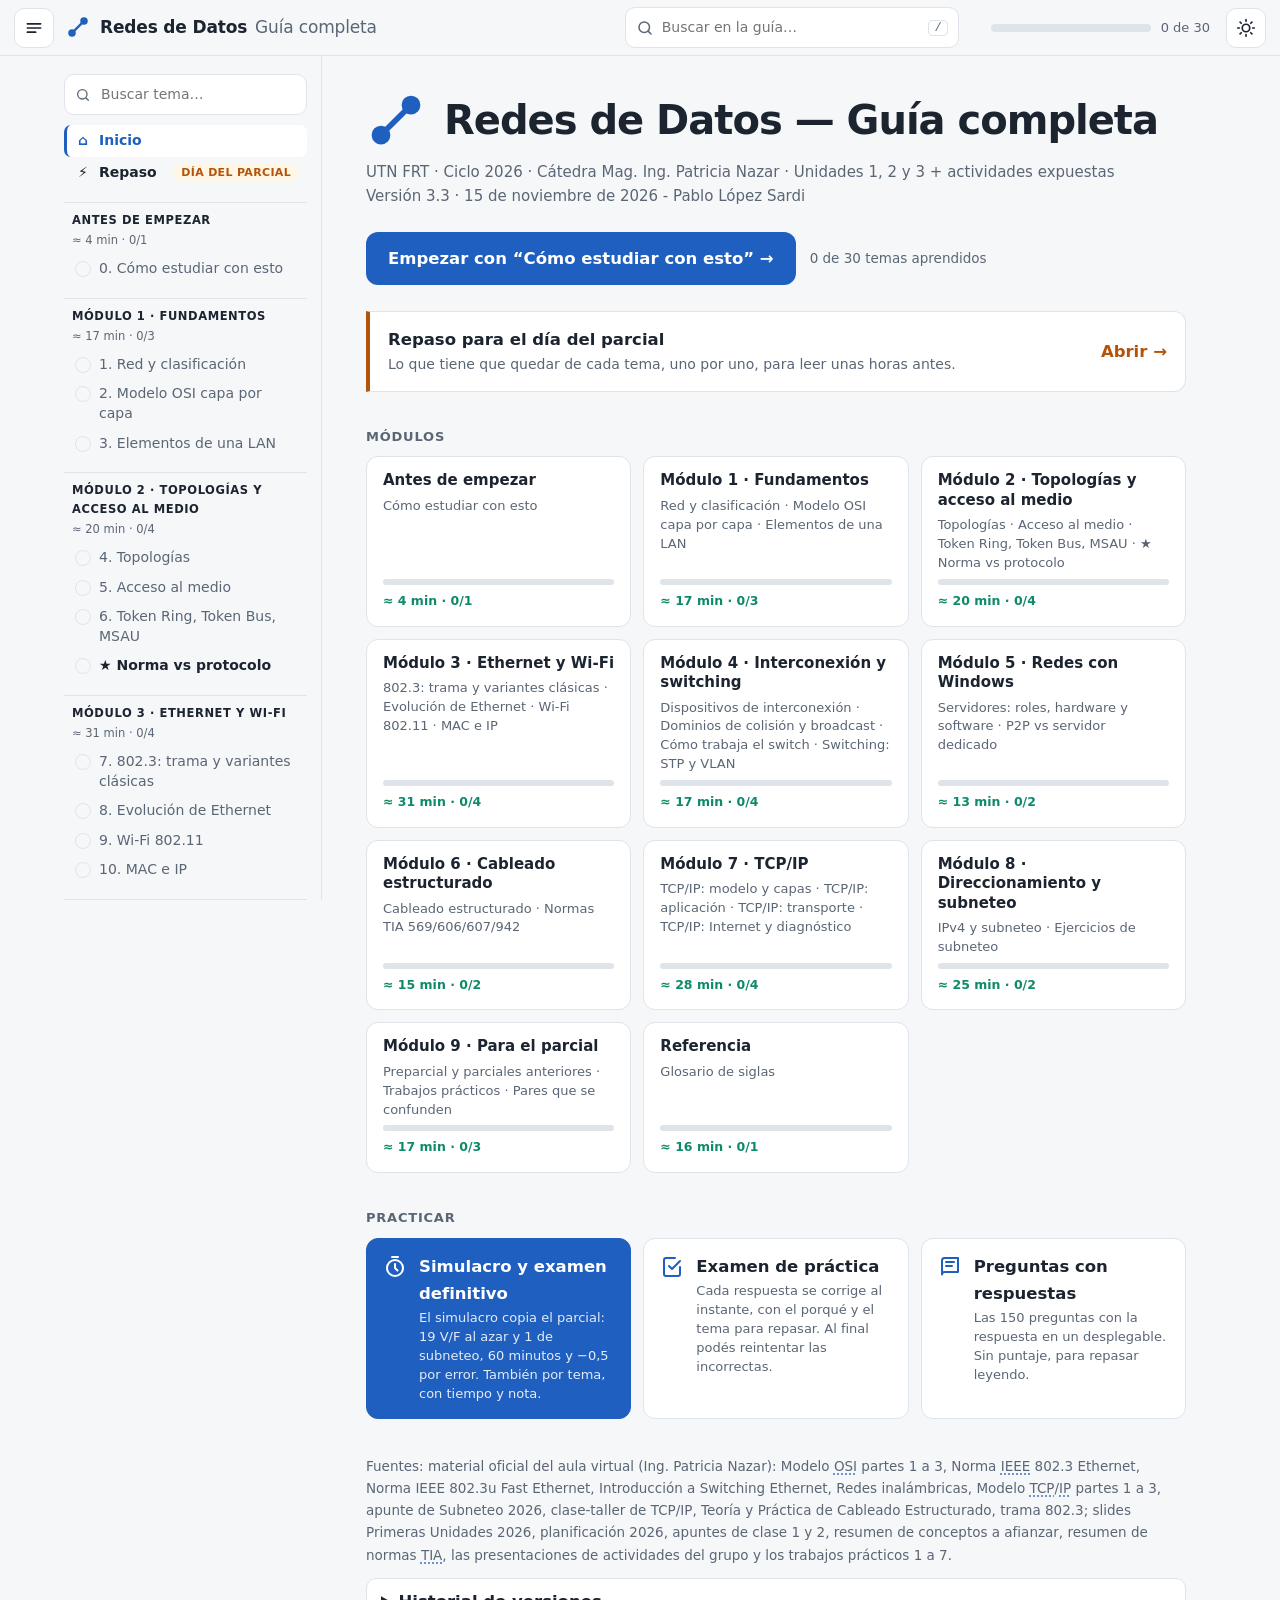
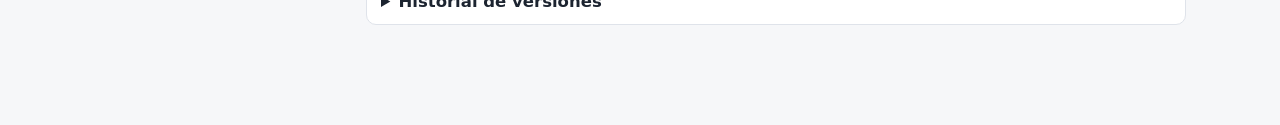
==== commit 25580b47: "v3.3: al marcar un tema como aprendido, festeja y pasa al siguiente Cartel centrado con tilde animad" ====
--- a/index.html
+++ b/index.html
@@ -325,7 +325,7 @@
 .vlog ul{margin:4px 0 0}
 .vtag{display:inline-block;font-weight:700;font-size:13px;padding:2px 10px;border-radius:99px;color:#fff;white-space:nowrap}
 .vtag small{font-weight:500;opacity:.85;margin-left:4px}
-.v32{background:#9333ea}.v31{background:#0891b2}.v30{background:#b91c1c}.v22{background:#15803d}.v21{background:#0369a1}.v20{background:#b45309}.v16{background:#4f46e5}.v15{background:#0f766e}.v14{background:#be185d}.v13{background:#7c3aed}.v12{background:#0e8a6a}.v11{background:#c2410c}.v10{background:#1f5fbf}
+.v33{background:#0d9488}.v32{background:#9333ea}.v31{background:#0891b2}.v30{background:#b91c1c}.v22{background:#15803d}.v21{background:#0369a1}.v20{background:#b45309}.v16{background:#4f46e5}.v15{background:#0f766e}.v14{background:#be185d}.v13{background:#7c3aed}.v12{background:#0e8a6a}.v11{background:#c2410c}.v10{background:#1f5fbf}
 .vlog .now{font-size:11px;font-weight:700;color:var(--acc2);text-transform:uppercase;letter-spacing:.04em}
 
 /* ---- 11. Repaso ---- */
@@ -477,6 +477,29 @@
 table.glo tr.glo-hit>td,table.glo tr:target>td{animation:glohit 2.6s ease}
 table.glo tr:target>td:first-child{box-shadow:inset 3px 0 0 var(--warn)}
 @media print{.sgpop{display:none!important}main a.sg{text-decoration:none}}
+
+/* ---- 17. Festejo al marcar un tema como aprendido (v3.3) ---- */
+.fest{position:fixed;inset:0;z-index:95;display:none;place-items:center;pointer-events:none;background:rgba(10,14,20,0);transition:background .25s ease}
+.fest.on{display:grid;background:rgba(10,14,20,.18)}
+.fest.off{background:rgba(10,14,20,0)}
+.fest-card{display:flex;flex-direction:column;align-items:center;gap:6px;width:min(360px,calc(100vw - 40px));padding:24px 26px 20px;border-radius:18px;background:var(--card);border:1px solid var(--line);box-shadow:0 24px 60px rgba(16,24,40,.22),0 4px 12px rgba(16,24,40,.1);text-align:center;opacity:0;transform:translateY(10px) scale(.94)}
+.fest.on .fest-card{animation:festin .32s cubic-bezier(.2,.9,.3,1.25) forwards}
+.fest.off .fest-card{animation:festout .3s ease forwards}
+@keyframes festin{to{opacity:1;transform:none}}
+@keyframes festout{from{opacity:1;transform:none}to{opacity:0;transform:translateY(-8px) scale(.97)}}
+.fest-ck{width:58px;height:58px;margin-bottom:4px}
+.fest-ck circle{fill:var(--okbg);stroke:var(--acc2);stroke-width:3;stroke-dasharray:145;stroke-dashoffset:145}
+.fest-ck path{fill:none;stroke:var(--acc2);stroke-width:4.5;stroke-linecap:round;stroke-linejoin:round;stroke-dasharray:40;stroke-dashoffset:40}
+.fest.on .fest-ck circle{animation:festdraw .45s ease .05s forwards}
+.fest.on .fest-ck path{animation:festdraw .3s ease .35s forwards}
+@keyframes festdraw{to{stroke-dashoffset:0}}
+.fest-card b{font-size:22px;letter-spacing:-.01em;font-weight:800}
+.fest-card span{font-size:15px;color:var(--mut);line-height:1.45}
+.fest-card em{font-style:normal;font-weight:650;color:var(--ink)}
+.fest-bar{display:block;width:100%;height:6px;margin-top:10px;border-radius:99px;background:var(--line);overflow:hidden}
+.fest-card small{font-size:12.5px;color:var(--mut);margin-top:2px}
+.fest-bar>i{display:block;height:100%;background:var(--acc2);border-radius:99px;transition:width .5s ease .2s}
+@media (prefers-reduced-motion:reduce){.fest.on .fest-card{animation:none;opacity:1;transform:none}.fest.off .fest-card{animation:none;opacity:0}.fest-ck circle,.fest-ck path{stroke-dashoffset:0;animation:none!important}}
 /*fin-guia-css*/
 </style>
 </head>
@@ -556,7 +579,7 @@
 <main id="main" tabindex="-1">
 <section class="page" data-page="inicio" id="inicio">
 <div class="hero"><svg class="hero-logo" viewBox="0 0 64 64" aria-hidden="true"><path d="M17 47 L47 17" stroke="currentColor" stroke-width="6" stroke-linecap="round"/><circle cx="16" cy="48" r="10" fill="currentColor"/><circle cx="48" cy="16" r="10" fill="currentColor"/></svg><h1>Redes de Datos — Guía completa</h1></div>
-<div class="sub">UTN FRT · Ciclo 2026 · Cátedra Mag. Ing. Patricia Nazar · Unidades 1, 2 y 3 + actividades expuestas<br>Versión 3.2 · 15 de noviembre de 2026 - Pablo López Sardi</div>
+<div class="sub">UTN FRT · Ciclo 2026 · Cátedra Mag. Ing. Patricia Nazar · Unidades 1, 2 y 3 + actividades expuestas<br>Versión 3.3 · 15 de noviembre de 2026 - Pablo López Sardi</div>
 
 <div id="homeStart" class="homestart"></div>
 <a class="repaso-cta" href="#repaso"><div><b>Repaso para el día del parcial</b><span>Lo que tiene que quedar de cada tema, uno por uno, para leer unas horas antes.</span></div><i>Abrir →</i></a>
@@ -571,7 +594,12 @@
 <p class="fuentes">Fuentes: material oficial del aula virtual (Ing. Patricia Nazar): Modelo OSI partes 1 a 3, Norma IEEE 802.3 Ethernet, Norma IEEE 802.3u Fast Ethernet, Introducción a Switching Ethernet, Redes inalámbricas, Modelo TCP/IP partes 1 a 3, apunte de Subneteo 2026, clase-taller de TCP/IP, Teoría y Práctica de Cableado Estructurado, trama 802.3; slides Primeras Unidades 2026, planificación 2026, apuntes de clase 1 y 2, resumen de conceptos a afianzar, resumen de normas TIA, las presentaciones de actividades del grupo y los trabajos prácticos 1 a 7.</p>
 <details id="historial"><summary>Historial de versiones</summary>
 <ul class="vlog">
-<li><span class="vtag v32">v3.2<small>15/11/2026</small></span><div><span class="now">Actual</span><br>
+<li><span class="vtag v33">v3.3<small>15/11/2026</small></span><div><span class="now">Actual</span><br>
+<ul>
+<li><b>"Marcar este tema como aprendido" te lleva al siguiente:</b> al tocarlo al final de un tema aparece un cartel con un tilde, un "¡Bien ahí!" y el tema con el que seguís, y la página pasa sola al siguiente. El cartel se cierra solo en menos de 2 segundos y muestra cuántos temas llevás.</li>
+<li>Desmarcar desde ese botón, o tildar desde el índice lateral, sigue igual: no cambia de página ni muestra el cartel. En el último tema te devuelve al inicio, y si completaste todos te lo festeja.</li>
+</ul></div></li>
+<li><span class="vtag v32">v3.2<small>15/11/2026</small></span><div>
 <ul>
 <li><b>Logo propio:</b> un ícono minimalista de dos nodos unidos por un enlace, en el azul de la guía y sin fondo; en modo oscuro toma un azul más claro. Aparece en la pestaña del navegador, en la barra de arriba junto al nombre, en el inicio y en las páginas de examen. En el celular se usa como ícono si agregás la guía a la pantalla de inicio.</li>
 </ul></div></li>
@@ -3190,7 +3218,31 @@
   nav.addEventListener('click',function(e){var c=e.target.closest('.ck');if(c){e.preventDefault();e.stopPropagation();toggle(c.parentNode.getAttribute('href').slice(1));return;}
     if(movil()&&e.target.closest('a'))cerrarMovil();});
   nav.addEventListener('keydown',function(e){var c=e.target.closest&&e.target.closest('.ck');if(c&&(e.key===' '||e.key==='Enter')){e.preventDefault();toggle(c.parentNode.getAttribute('href').slice(1));}});
-  document.addEventListener('click',function(e){var b=e.target.closest('.mk button');if(b)toggle(b.getAttribute('data-id'));});
+  /* botón del final del tema: marca, festeja y pasa al siguiente (desde el índice solo se tilda) */
+  var festejo=null, tFest=0, tSig=0;
+  var FRASES=['¡Bien ahí!','¡Excelente!','¡Uno menos!','¡Vamos bien!','¡Bien ahí, crack!'];
+  function festejar(titulo2,sub,pct,cuenta){
+    if(!festejo){festejo=document.createElement('div'); festejo.className='fest'; festejo.setAttribute('role','status'); festejo.setAttribute('aria-live','polite'); document.body.appendChild(festejo);}
+    festejo.innerHTML='<div class="fest-card"><svg class="fest-ck" viewBox="0 0 52 52" aria-hidden="true"><circle cx="26" cy="26" r="23"/><path d="M15 27 L23 35 L38 18"/></svg>'
+      +'<b>'+titulo2+'</b><span>'+sub+'</span><i class="fest-bar"><i style="width:'+pct+'%"></i></i><small>'+cuenta+'</small></div>';
+    festejo.classList.remove('on','off'); void festejo.offsetWidth; festejo.classList.add('on');
+    clearTimeout(tFest); tFest=setTimeout(function(){festejo.classList.add('off');},1450);
+    setTimeout(function(){if(festejo.classList.contains('off')) festejo.classList.remove('on','off');},1800);
+  }
+  document.addEventListener('click',function(e){
+    var b=e.target.closest('.mk button'); if(!b) return;
+    var id=b.getAttribute('data-id');
+    if(hecho[id]){toggle(id); return;}
+    toggle(id);
+    var i=ids.indexOf(id), sig=ids[i+1];
+    var tot=ids.length, ok=ids.filter(function(x){return hecho[x];}).length, pct=Math.round(ok*100/tot);
+    var esc=function(t){return t.replace(/&/g,'&amp;').replace(/</g,'&lt;');};
+    var f=FRASES[Math.floor(Math.random()*FRASES.length)], cta=ok+' de '+tot+' temas aprendidos';
+    if(ok===tot) festejar('¡Terminaste la guía!','Los '+tot+' temas, aprendidos. Ahora, a practicar con el simulacro.',100,cta);
+    else if(sig) festejar(f,'Ahora seguimos con <em>'+esc(titulo[sig])+'</em>',pct,cta);
+    else festejar(f,'Era el último tema. Volvemos al inicio para ver lo que te falta.',pct,cta);
+    clearTimeout(tSig); tSig=setTimeout(function(){location.hash='#'+(sig&&ok<tot?sig:'inicio');},420);
+  });
   document.getElementById('resetProg').addEventListener('click',function(){hecho={};guardar();pintar();});
   function pintar(){
     var ok=0;
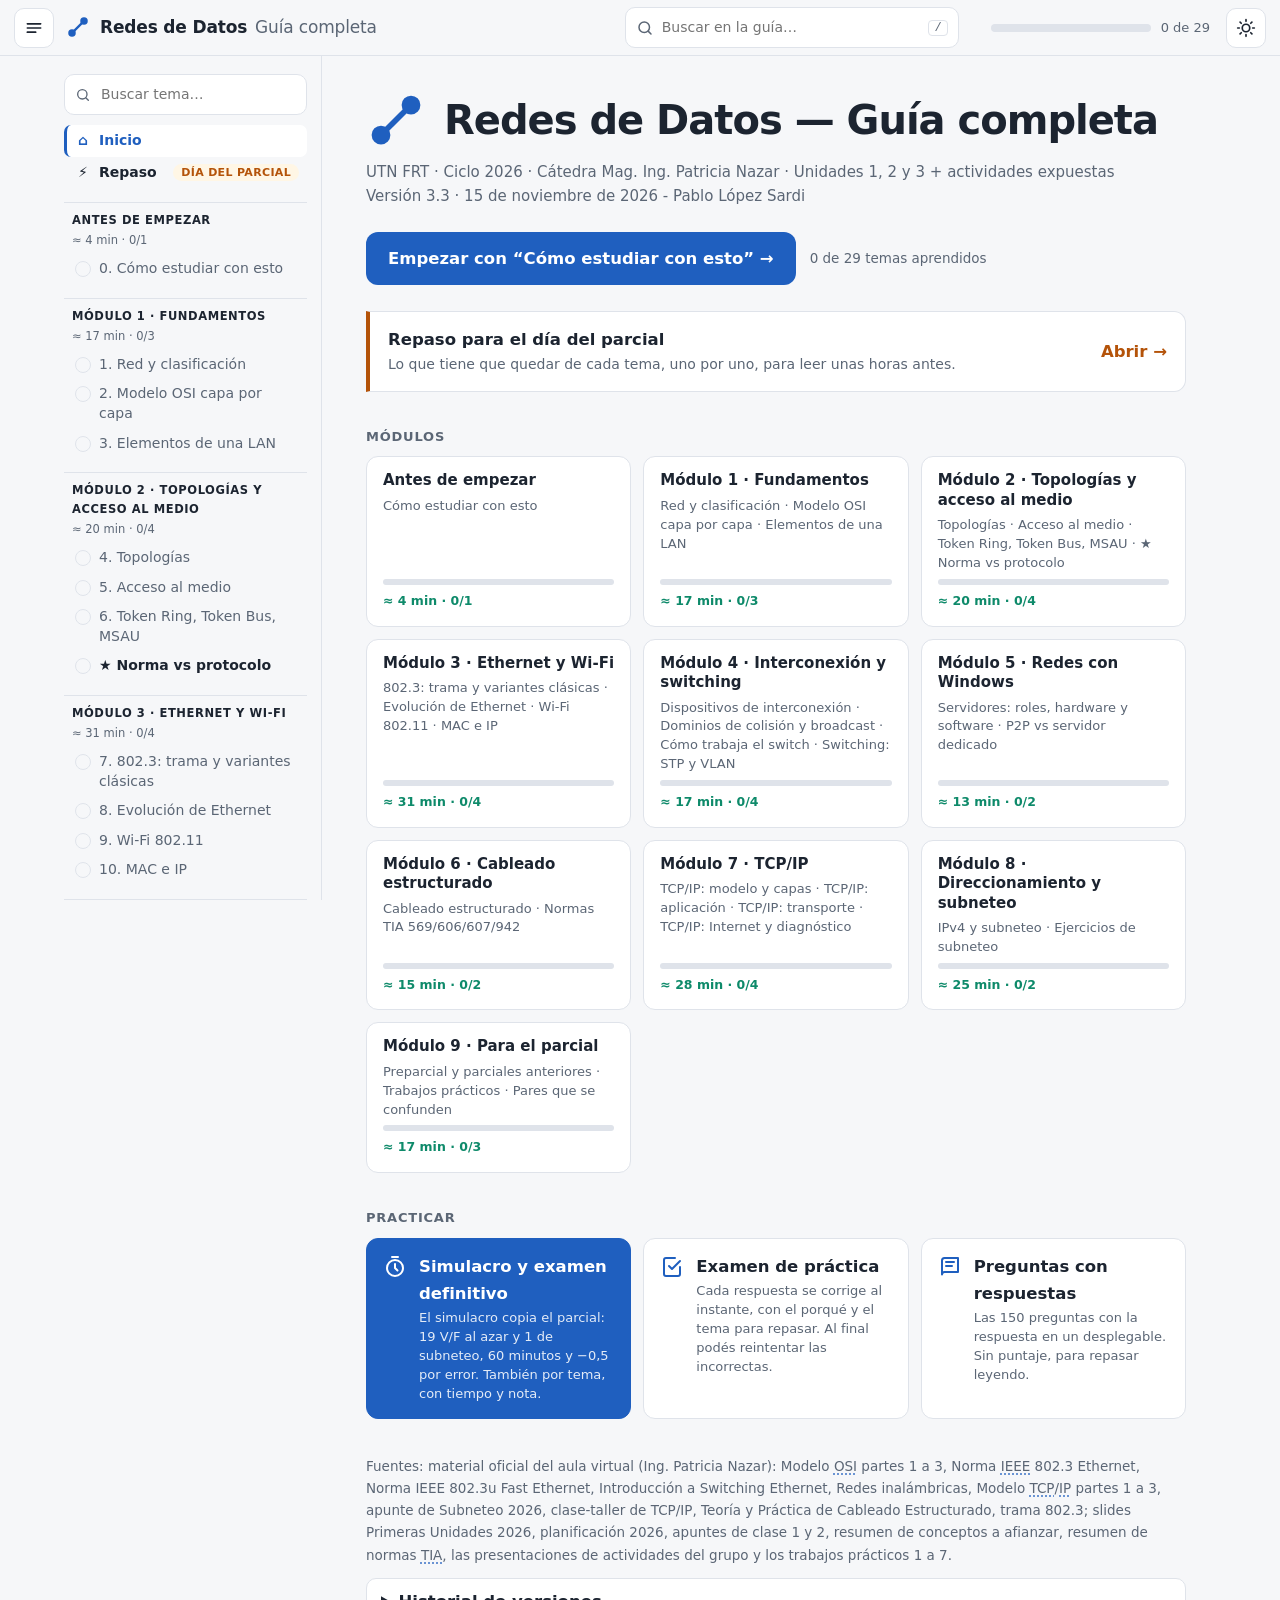
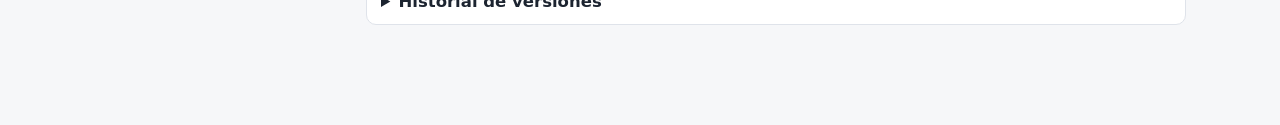
==== commit 2bff9945: "v3.3: glosario como referencia (fuera del avance) y confirmación al reiniciar - El glosario sale de " ====
--- a/index.html
+++ b/index.html
@@ -500,6 +500,32 @@
 .fest-card small{font-size:12.5px;color:var(--mut);margin-top:2px}
 .fest-bar>i{display:block;height:100%;background:var(--acc2);border-radius:99px;transition:width .5s ease .2s}
 @media (prefers-reduced-motion:reduce){.fest.on .fest-card{animation:none;opacity:1;transform:none}.fest.off .fest-card{animation:none;opacity:0}.fest-ck circle,.fest-ck path{stroke-dashoffset:0;animation:none!important}}
+.fest-chip{font-style:normal;font-size:11.5px;font-weight:800;letter-spacing:.04em;text-transform:uppercase;color:var(--warn);background:var(--warnbg);border-radius:99px;padding:3px 10px;margin:-4px 0 8px}
+.fest-chip.ok{color:var(--acc2);background:var(--okbg)}
+.fest-mod{border-color:var(--acc2);border-width:1.5px}
+.fest-mod .fest-ck{width:64px;height:64px}
+.navref{margin:16px 0 4px;padding-top:12px;border-top:1px solid var(--line)}
+.navref>span{display:block;font-size:11.5px;font-weight:800;text-transform:uppercase;letter-spacing:.05em;color:var(--ink);padding:0 8px 4px}
+.rp-n.rp-ref{font-size:13px;letter-spacing:0}
+/* confirmación (v3.3) */
+.conf{position:fixed;inset:0;z-index:96;display:none;place-items:center;padding:20px;background:rgba(10,14,20,.42)}
+.conf.on{display:grid;animation:confbg .2s ease}
+.conf.off{animation:confbgout .22s ease forwards}
+@keyframes confbg{from{background:rgba(10,14,20,0)}}
+@keyframes confbgout{to{background:rgba(10,14,20,0)}}
+.conf-card{display:flex;flex-direction:column;align-items:center;gap:8px;width:min(380px,100%);padding:26px 26px 22px;border-radius:18px;background:var(--card);border:1px solid var(--line);box-shadow:0 24px 60px rgba(16,24,40,.25);text-align:center;animation:festin .28s cubic-bezier(.2,.9,.3,1.25) both;opacity:0;transform:translateY(10px) scale(.94)}
+.conf.off .conf-card{animation:festout .22s ease forwards}
+.conf-ic{width:56px;height:56px;border-radius:50%;display:grid;place-items:center;font-size:30px;font-weight:800;color:var(--warn);background:var(--warnbg);border:3px solid var(--warn);margin-bottom:4px}
+.conf-ic.info{color:var(--acc);background:var(--infobg);border-color:var(--acc);font-family:Georgia,serif}
+.conf-card b{font-size:21px;letter-spacing:-.01em;font-weight:800}
+.conf-card>span:not(.conf-ic){font-size:15px;color:var(--mut);line-height:1.5}
+.conf-card em{font-style:normal;font-weight:700;color:var(--ink)}
+.conf-bt{display:flex;gap:10px;justify-content:center;margin-top:12px;width:100%}
+.conf-bt button{flex:1;font:inherit;font-size:15px;font-weight:700;padding:11px 16px;border-radius:11px;border:1.5px solid var(--line);background:var(--card);color:var(--ink);cursor:pointer;transition:filter .15s,border-color .15s}
+.conf-bt button:hover{border-color:var(--mut)}
+.conf-bt button.peligro{background:var(--bad);border-color:var(--bad);color:#fff}
+.conf-bt button.peligro:hover{filter:brightness(1.08)}
+@media (prefers-reduced-motion:reduce){.conf-card{animation:none;opacity:1;transform:none}}
 /*fin-guia-css*/
 </style>
 </head>
@@ -567,9 +593,8 @@
 <a href="#stp">26. Trabajos prácticos</a>
 <a href="#s19">27. Pares que se confunden</a>
 </div>
-<div class="mod" data-m="10"><div class="modh"><span class="mn">Referencia</span><span class="mi"></span></div>
-<a href="#sglo">28. Glosario de siglas</a>
-</div>
+<div class="navref"><span>Referencia</span>
+<a href="#sglo" class="navtop"><span class="ni">🔤</span>Glosario de siglas</a></div>
 <div class="navbtns"><span>Practicar</span>
 <a class="nb p" href="examen.html">🎯 Simulacro y examen definitivo</a>
 <a class="nb" href="practica.html">✅ Examen de práctica</a>
@@ -597,6 +622,9 @@
 <li><span class="vtag v33">v3.3<small>15/11/2026</small></span><div><span class="now">Actual</span><br>
 <ul>
 <li><b>"Marcar este tema como aprendido" te lleva al siguiente:</b> al tocarlo al final de un tema aparece un cartel con un tilde, un "¡Bien ahí!" y el tema con el que seguís, y la página pasa sola al siguiente. El cartel se cierra solo en menos de 2 segundos y muestra cuántos temas llevás.</li>
+<li>Si el tema siguiente es de otro módulo, el cartel cambia: "¡Módulo 3 terminado!" con el módulo que arranca y su primer tema. Si te quedaron temas sin marcar en ese módulo, dice "¡Fin del Módulo N!" y te avisa cuántos faltan.</li>
+<li><b>"Reiniciar mi avance" pide confirmación:</b> aparece un cartel que dice cuántos temas se van a desmarcar, con "Cancelar" y "Sí, reiniciar". Se cierra con Esc o tocando afuera.</li>
+<li><b>El glosario ya no es un tema:</b> no tiene número ni tilde y no cuenta en el avance (ahora son 29 temas). En el índice aparece aparte, bajo "Referencia".</li>
 <li>Desmarcar desde ese botón, o tildar desde el índice lateral, sigue igual: no cambia de página ni muestra el cartel. En el último tema te devuelve al inicio, y si completaste todos te lo festeja.</li>
 </ul></div></li>
 <li><span class="vtag v32">v3.2<small>15/11/2026</small></span><div>
@@ -828,7 +856,7 @@
 <div class="rp-b"><ul><li>Dominio de <b>colisión</b> (lo separa el switch) / de <b>broadcast</b> (lo separa el router).</li><li><b>Flooding</b> (unicast con destino desconocido) / <b>broadcast</b> (destino FFFF.FFFF.FFFF).</li><li><b>CSMA/CD</b> (detecta, cable) / <b>CSMA/CA</b> (evita y confirma, aire).</li><li><b>Norma</b> (hardware, capas 1 y 2) / <b>protocolo</b> (software, capas 3 a 7).</li><li><b>MAC</b> (física, capa 2, switch) / <b>IP</b> (lógica, capa 3, router) · <b>puerto</b> (la aplicación, capa 4).</li><li><b>TCP</b> (con conexión, confiable) / <b>UDP</b> (sin conexión, liviano) · <b>POP3</b> (descarga) / <b>IMAP</b> (sincroniza).</li><li>Permisos de <b>compartido</b> (solo por red) / <b>NTFS</b> (siempre).</li><li><b>MDF</b> (principal) / <b>IDF</b> (de planta) · <b>horizontal</b> (rack → roseta) / <b>vertical</b> (entre plantas).</li><li><b>Derecho</b> (equipos distintos) / <b>cruzado</b> (iguales) · <b>plug</b> (macho, crimpear) / <b>jack</b> (hembra, impacto).</li><li><b>Loopback</b> 127.x / <b>enlace local</b> 169.254.x · dirección <b>de red</b> (host en 0) / <b>broadcast</b> (host en 1).</li><li>Nodo <b>oculto</b> / <b>expuesto</b> · enlace de <b>acceso</b> (sin etiqueta) / <b>troncal</b> (802.1Q) · <b>ARP</b> (IP → MAC) / <b>RARP</b> (MAC → IP).</li></ul>
 </div></article>
 <h3 class="rp-mod" id="rp-m10">Referencia</h3>
-<article class="rp" id="rp-sglo"><span class="rp-n">28</span><h4><a href="#sglo">Glosario de siglas</a></h4>
+<article class="rp" id="rp-sglo"><span class="rp-n rp-ref">A–Z</span><h4><a href="#sglo">Glosario de siglas</a></h4>
 <div class="rp-b"><ul><li>Dos siglas con doble significado: <b>MAC</b> es una subcapa (Medium Access Control) y también la dirección física. <b>STP</b> es un cable (Shielded Twisted Pair) y también Spanning Tree Protocol.</li><li>Enlace: <b>CSMA/CD</b> y <b>CSMA/CA</b> (Carrier Sense Multiple Access, con Collision Detection o Collision Avoidance) · <b>LLC</b> (Logical Link Control) · <b>FCS</b> (Frame Check Sequence) · <b>CRC</b> · <b>NIC</b> · <b>MSAU</b>.</li><li>Wi-Fi: <b>AP</b> · <b>SSID</b> (Service Set Identifier) · <b>RTS/CTS</b> (Request / Clear To Send) · <b>WEP</b>, <b>WPA</b>.</li><li>Cableado: <b>UTP</b> · <b>MDF</b> / <b>IDF</b> (Main / Intermediate Distribution Facility) · <b>POP</b> · <b>TMGB</b>, <b>TGB</b>, <b>TBB</b>.</li><li>TCP/IP: <b>DNS</b> · <b>DHCP</b> · <b>ARP</b> (Address Resolution Protocol) · <b>ICMP</b> · <b>TTL</b> (Time To Live) · <b>NAT</b> · <b>CIDR</b> · <b>APIPA</b> · <b>FQDN</b> · <b>VLAN</b>.</li></ul>
 </div></article>
 <p class="rp-fin">Hasta acá el repaso. Si te queda tiempo, hacé un <a href="examen.html">simulacro del parcial</a> o un par de <a href="#sej">ejercicios de subneteo</a>.</p>
@@ -2929,7 +2957,8 @@
 <div class="vfq" data-q="s19"><h4>✅ Quiz del tema <small>6 de verdadero o falso</small></h4><p class="vint">Respondé todas y tocá <b>Corregir</b>. Podés cambiar una respuesta antes de corregir.</p><ol><li class="vq" data-ok="v"><p>CSMA/CD detecta colisiones y CSMA/CA las evita.</p><div class="vbtn"><button type="button" data-r="v">Verdadero</button><button type="button" data-r="f">Falso</button></div><div class="vexp" hidden><b></b> CD en cable (802.3), CA en el aire (802.11).</div></li><li class="vq" data-ok="f"><p>La MAC es lógica y la IP es física.</p><div class="vbtn"><button type="button" data-r="v">Verdadero</button><button type="button" data-r="f">Falso</button></div><div class="vexp" hidden><b></b> Al revés: la MAC es física (capa 2) y la IP es lógica (capa 3).</div></li><li class="vq" data-ok="v"><p>TCP es orientado a conexión y UDP no.</p><div class="vbtn"><button type="button" data-r="v">Verdadero</button><button type="button" data-r="f">Falso</button></div><div class="vexp" hidden><b></b> TCP abre la conexión con el saludo de tres vías; UDP manda directamente.</div></li><li class="vq" data-ok="v"><p>El switch separa dominios de colisión y el router, de broadcast.</p><div class="vbtn"><button type="button" data-r="v">Verdadero</button><button type="button" data-r="f">Falso</button></div><div class="vexp" hidden><b></b> El router también separa colisión, pero es el único que separa broadcast.</div></li><li class="vq" data-ok="f"><p>POP3 sincroniza el correo entre varios dispositivos.</p><div class="vbtn"><button type="button" data-r="v">Verdadero</button><button type="button" data-r="f">Falso</button></div><div class="vexp" hidden><b></b> Eso lo hace IMAP. POP3 lo descarga a un dispositivo.</div></li><li class="vq" data-ok="v"><p>Un puerto de acceso pertenece a una sola VLAN; un troncal lleva varias.</p><div class="vbtn"><button type="button" data-r="v">Verdadero</button><button type="button" data-r="f">Falso</button></div><div class="vexp" hidden><b></b> El troncal etiqueta las tramas con 802.1Q.</div></li></ol><div class="vact"><button type="button" class="vcorr">Corregir</button><span class="vmsg" aria-live="polite"></span></div><div class="vres" hidden aria-live="polite"></div></div>
 </section>
 <section class="page" data-page="sglo">
-<h2 id="sglo">28. Glosario de siglas</h2>
+<p class="crumb">Referencia · <span class="rt">142 siglas</span></p>
+<h2 id="sglo">Glosario de siglas</h2>
 <p>Todas las siglas que aparecen en la guía. Podés verlas en orden alfabético o agrupadas por sección, en el orden del índice. Escribí en el filtro para encontrar una rápido; el link de la derecha lleva a la sección donde se explica.</p>
 <div class="glofil"><div class="gloord" id="gloOrd"><button type="button" data-o="az" class="on">A–Z</button><button type="button" data-o="idx">Por índice del resumen</button></div><input type="search" id="gloFiltro" placeholder="Filtrar siglas (ej.: DHCP, SSID, tierra)…" autocomplete="off"><span id="gloCnt"></span></div>
 <div class="scroll"><table class="glo"><tr><th>Sigla</th><th>Significado</th><th>Qué es</th><th>Ver</th></tr>
@@ -3164,7 +3193,7 @@
   /* ---- páginas ---- */
   var pages=[].slice.call(main.querySelectorAll('section.page')), porId={};
   pages.forEach(function(p){porId[p.getAttribute('data-page')]=p;});
-  var links=[].slice.call(nav.querySelectorAll('a[href^="#s"]')), ids=links.map(function(a){return a.getAttribute('href').slice(1);});
+  var links=[].slice.call(nav.querySelectorAll('.mod a[href^="#s"]')), ids=links.map(function(a){return a.getAttribute('href').slice(1);});
   var titulo={}, modDe={};
   links.forEach(function(a){titulo[a.getAttribute('href').slice(1)]=a.textContent.trim();});
   [].forEach.call(nav.querySelectorAll('.mod'),function(m){var n=m.querySelector('.mn').textContent;[].forEach.call(m.querySelectorAll('a[href^="#s"]'),function(a){modDe[a.getAttribute('href').slice(1)]=n;});});
@@ -3221,9 +3250,9 @@
   /* botón del final del tema: marca, festeja y pasa al siguiente (desde el índice solo se tilda) */
   var festejo=null, tFest=0, tSig=0;
   var FRASES=['¡Bien ahí!','¡Excelente!','¡Uno menos!','¡Vamos bien!','¡Bien ahí, crack!'];
-  function festejar(titulo2,sub,pct,cuenta){
+  function festejar(titulo2,sub,pct,cuenta,chip,okMod){
     if(!festejo){festejo=document.createElement('div'); festejo.className='fest'; festejo.setAttribute('role','status'); festejo.setAttribute('aria-live','polite'); document.body.appendChild(festejo);}
-    festejo.innerHTML='<div class="fest-card"><svg class="fest-ck" viewBox="0 0 52 52" aria-hidden="true"><circle cx="26" cy="26" r="23"/><path d="M15 27 L23 35 L38 18"/></svg>'
+    festejo.innerHTML='<div class="fest-card'+(chip?' fest-mod':'')+'">'+(chip?'<em class="fest-chip'+(okMod?' ok':'')+'">'+chip+'</em>':'')+'<svg class="fest-ck" viewBox="0 0 52 52" aria-hidden="true"><circle cx="26" cy="26" r="23"/><path d="M15 27 L23 35 L38 18"/></svg>'
       +'<b>'+titulo2+'</b><span>'+sub+'</span><i class="fest-bar"><i style="width:'+pct+'%"></i></i><small>'+cuenta+'</small></div>';
     festejo.classList.remove('on','off'); void festejo.offsetWidth; festejo.classList.add('on');
     clearTimeout(tFest); tFest=setTimeout(function(){festejo.classList.add('off');},1450);
@@ -3239,11 +3268,35 @@
     var esc=function(t){return t.replace(/&/g,'&amp;').replace(/</g,'&lt;');};
     var f=FRASES[Math.floor(Math.random()*FRASES.length)], cta=ok+' de '+tot+' temas aprendidos';
     if(ok===tot) festejar('¡Terminaste la guía!','Los '+tot+' temas, aprendidos. Ahora, a practicar con el simulacro.',100,cta);
+    else if(sig&&modDe[sig]!==modDe[id]){
+      var ma=modDe[id]||'', mb=modDe[sig]||'', pa=ma.split(' · '), pb=mb.split(' · ');
+      var delMod=ids.filter(function(x){return modDe[x]===ma;}), falta=delMod.filter(function(x){return !hecho[x];}).length;
+      var nomA=pa[1]||pa[0], quien=pa.length>1?pa[0]:'esta parte';
+      var tit=ma==='Antes de empezar'?'¡Listo, arrancamos!':(falta?'¡Fin del '+quien+'!':'¡'+quien+' terminado!');
+      var chip=ma==='Antes de empezar'?'Introducción lista':(falta?nomA+' · '+(falta===1?'falta 1 tema':'faltan '+falta+' temas'):nomA+' · completo');
+      var sigTxt=pb.length>1?'Arrancamos el <em>'+esc(pb[0])+': '+esc(pb[1])+'</em>, con '+esc(titulo[sig])+'.':'Seguimos con <em>'+esc(mb)+'</em>: '+esc(titulo[sig])+'.';
+      festejar(tit,sigTxt,pct,cta,esc(chip),!falta);
+    }
     else if(sig) festejar(f,'Ahora seguimos con <em>'+esc(titulo[sig])+'</em>',pct,cta);
     else festejar(f,'Era el último tema. Volvemos al inicio para ver lo que te falta.',pct,cta);
     clearTimeout(tSig); tSig=setTimeout(function(){location.hash='#'+(sig&&ok<tot?sig:'inicio');},420);
   });
-  document.getElementById('resetProg').addEventListener('click',function(){hecho={};guardar();pintar();});
+  /* reiniciar avance: pide confirmación */
+  var conf=null;
+  function confirmar(){
+    var n=ids.filter(function(x){return hecho[x];}).length;
+    if(!conf){conf=document.createElement('div'); conf.className='conf'; conf.setAttribute('role','alertdialog'); conf.setAttribute('aria-modal','true'); conf.setAttribute('aria-labelledby','confT'); document.body.appendChild(conf);
+      conf.addEventListener('click',function(e){if(e.target===conf) cerrarConf(); var b=e.target.closest('button'); if(!b) return;
+        if(b.getAttribute('data-a')==='si'){hecho={};guardar();pintar();cerrarConf();festejar('Avance reiniciado','Arrancás de cero. Todos los temas quedaron sin marcar.',0,'0 de '+ids.length+' temas aprendidos');} else cerrarConf();});
+      conf.addEventListener('keydown',function(e){if(e.key==='Escape'){e.stopPropagation();cerrarConf();}
+        if(e.key==='Tab'){var bs=conf.querySelectorAll('button'), f=bs[0], l=bs[bs.length-1]; if(e.shiftKey&&document.activeElement===f){e.preventDefault();l.focus();} else if(!e.shiftKey&&document.activeElement===l){e.preventDefault();f.focus();}}});}
+    conf.innerHTML=n?'<div class="conf-card"><span class="conf-ic" aria-hidden="true">!</span><b id="confT">¿Reiniciar tu avance?</b><span>Se van a desmarcar '+(n===1?'el tema aprendido':'los <em>'+n+' temas aprendidos</em>')+'. No se puede deshacer.</span><div class="conf-bt"><button type="button" data-a="no">Cancelar</button><button type="button" data-a="si" class="peligro">Sí, reiniciar</button></div></div>'
+      :'<div class="conf-card"><span class="conf-ic info" aria-hidden="true">i</span><b id="confT">No hay nada para reiniciar</b><span>Todavía no marcaste ningún tema como aprendido.</span><div class="conf-bt"><button type="button" data-a="no">Entendido</button></div></div>';
+    conf.classList.remove('off'); conf.classList.add('on'); conf.querySelector('button').focus();
+  }
+  var ultFoco=null;
+  function cerrarConf(){if(!conf) return; conf.classList.add('off'); setTimeout(function(){conf.classList.remove('on','off');},220); var r=document.getElementById('resetProg'); r&&r.focus();}
+  document.getElementById('resetProg').addEventListener('click',confirmar);
   function pintar(){
     var ok=0;
     links.forEach(function(a){var id=a.getAttribute('href').slice(1), d=!!hecho[id]; a.classList.toggle('hecho',d); a.querySelector('.ck').setAttribute('aria-checked',d); if(d)ok++;});
@@ -3285,7 +3338,7 @@
     links.forEach(function(a){var on=a.getAttribute('href').slice(1)===id; a.classList.toggle('activo',on); if(on){a.setAttribute('aria-current','page');
       var nt=nav.getBoundingClientRect(), at=a.getBoundingClientRect(); if(at.top<nt.top+40||at.bottom>nt.bottom-40) nav.scrollTop+=(at.top-nt.top)-nav.clientHeight/3;} else a.removeAttribute('aria-current');});
     [].forEach.call(nav.querySelectorAll('.navtop'),function(a){a.classList.toggle('activo',a.getAttribute('href').slice(1)===id);});
-    var tt=id==='inicio'?'':(titulo[id]?titulo[id].replace(/^\d+\.\s*/,''):'Repaso'); document.title=(tt?tt+' · ':'')+'Redes de Datos · Guía completa';
+    var h2p=p.querySelector('h2'), tt=id==='inicio'?'':(titulo[id]?titulo[id].replace(/^\d+\.\s*/,''):(h2p?h2p.textContent.trim():'')); document.title=(tt?tt+' · ':'')+'Redes de Datos · Guía completa';
   }
   function offset(){return (parseFloat(getComputedStyle(document.documentElement).getPropertyValue('--anch'))||0)+12;}
   function ir(hash,anim){
@@ -3304,7 +3357,7 @@
     if(e.target.closest&&e.target.closest('input,textarea,select')||e.altKey||e.ctrlKey||e.metaKey) return;
     var id=actual?actual.getAttribute('data-page'):'inicio', i=ids.indexOf(id);
     if(e.key==='ArrowRight'){var n=i<0?ids[0]:ids[i+1]; if(n) location.hash='#'+n;}
-    else if(e.key==='ArrowLeft'){if(i>0) location.hash='#'+ids[i-1]; else if(i===0||id==='repaso') location.hash='#inicio';}
+    else if(e.key==='ArrowLeft'){if(i>0) location.hash='#'+ids[i-1]; else if(i===0||i<0) location.hash='#inicio';}
     else if(e.key==='Escape') cerrarMovil();
   });
 
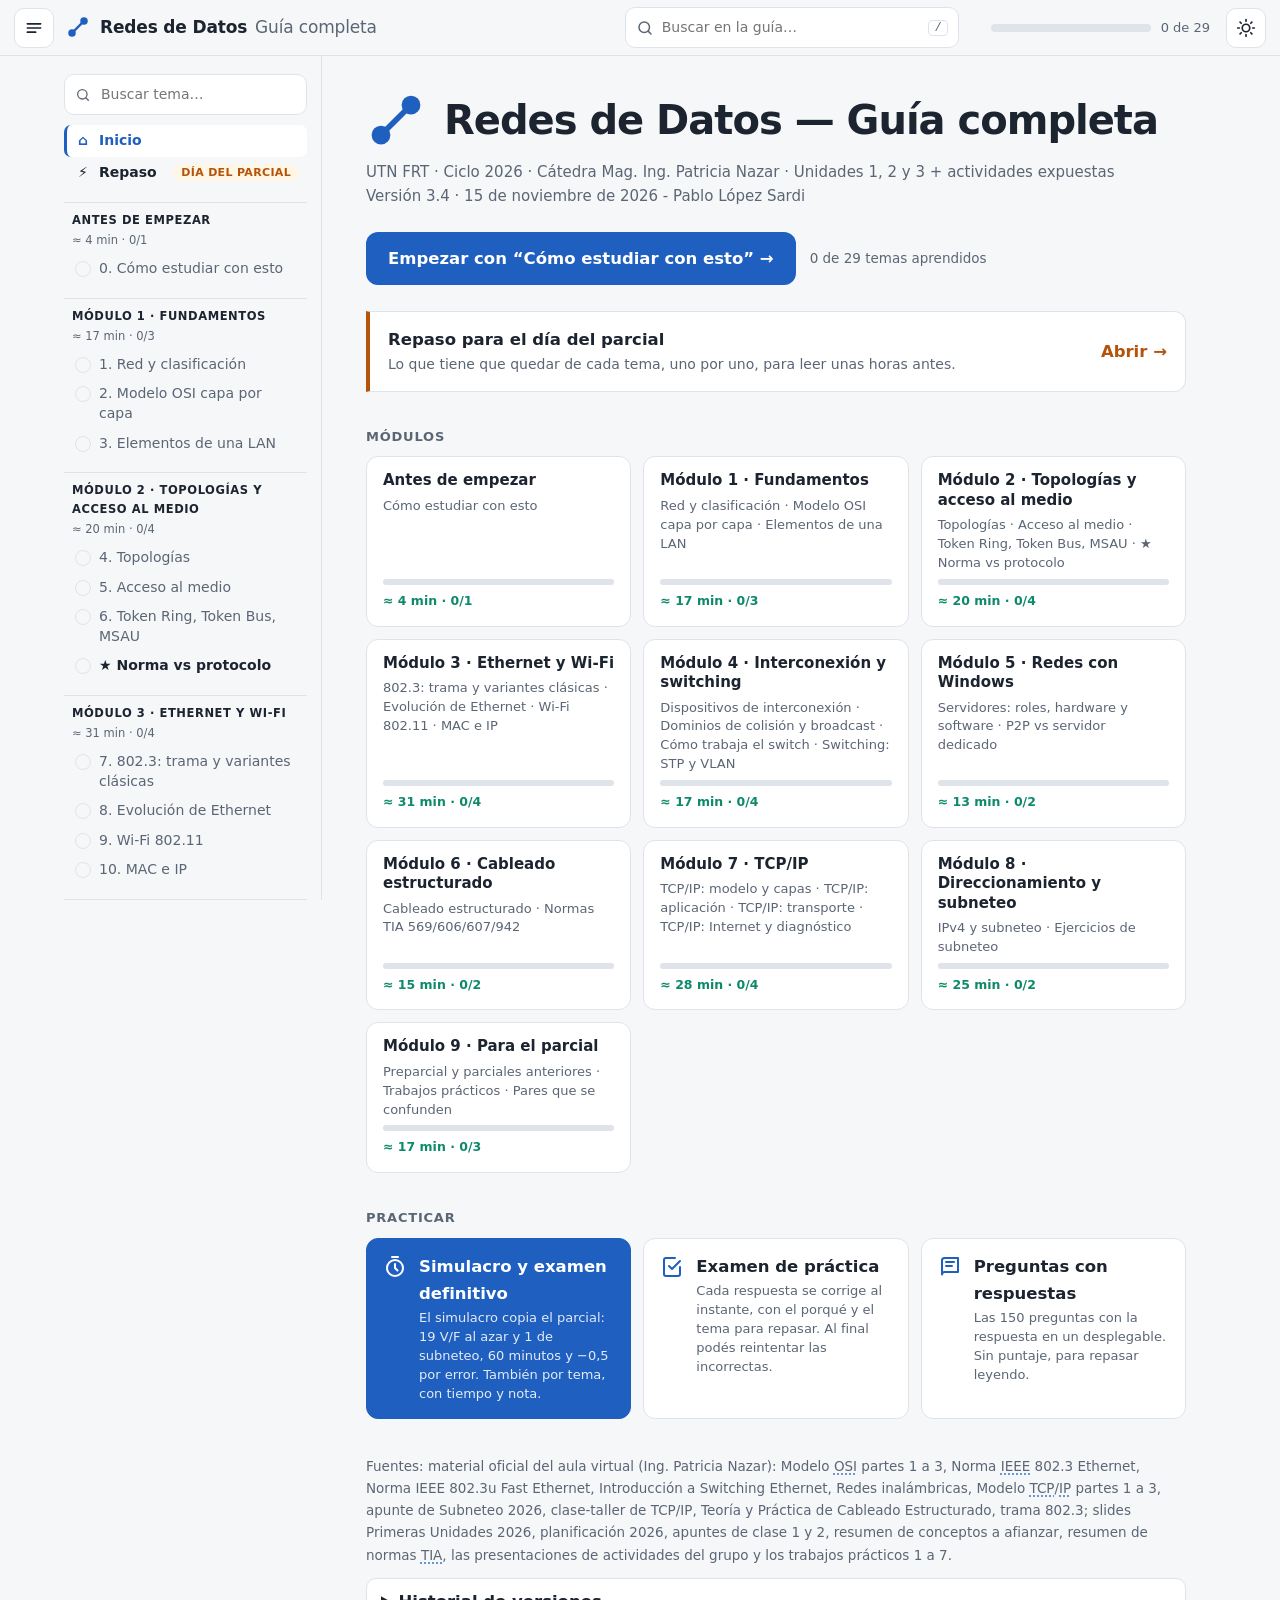
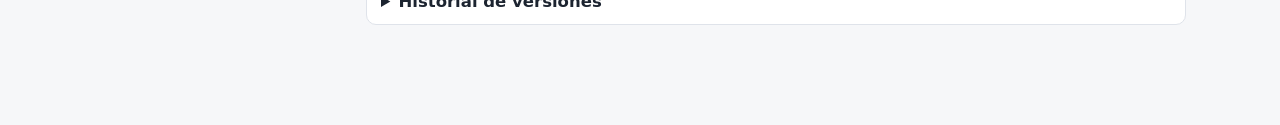
==== commit 4742e00f: "v3.4: gráficos para los pares de conceptos que se explican juntos Animaciones: nodo expuesto, CSMA/C" ====
--- a/index.html
+++ b/index.html
@@ -325,7 +325,7 @@
 .vlog ul{margin:4px 0 0}
 .vtag{display:inline-block;font-weight:700;font-size:13px;padding:2px 10px;border-radius:99px;color:#fff;white-space:nowrap}
 .vtag small{font-weight:500;opacity:.85;margin-left:4px}
-.v33{background:#0d9488}.v32{background:#9333ea}.v31{background:#0891b2}.v30{background:#b91c1c}.v22{background:#15803d}.v21{background:#0369a1}.v20{background:#b45309}.v16{background:#4f46e5}.v15{background:#0f766e}.v14{background:#be185d}.v13{background:#7c3aed}.v12{background:#0e8a6a}.v11{background:#c2410c}.v10{background:#1f5fbf}
+.v34{background:#c2410c}.v33{background:#0d9488}.v32{background:#9333ea}.v31{background:#0891b2}.v30{background:#b91c1c}.v22{background:#15803d}.v21{background:#0369a1}.v20{background:#b45309}.v16{background:#4f46e5}.v15{background:#0f766e}.v14{background:#be185d}.v13{background:#7c3aed}.v12{background:#0e8a6a}.v11{background:#c2410c}.v10{background:#1f5fbf}
 .vlog .now{font-size:11px;font-weight:700;color:var(--acc2);text-transform:uppercase;letter-spacing:.04em}
 
 /* ---- 11. Repaso ---- */
@@ -482,28 +482,28 @@
 .fest{position:fixed;inset:0;z-index:95;display:none;place-items:center;pointer-events:none;background:rgba(10,14,20,0);transition:background .25s ease}
 .fest.on{display:grid;background:rgba(10,14,20,.18)}
 .fest.off{background:rgba(10,14,20,0)}
-.fest-card{display:flex;flex-direction:column;align-items:center;gap:6px;width:min(360px,calc(100vw - 40px));padding:24px 26px 20px;border-radius:18px;background:var(--card);border:1px solid var(--line);box-shadow:0 24px 60px rgba(16,24,40,.22),0 4px 12px rgba(16,24,40,.1);text-align:center;opacity:0;transform:translateY(10px) scale(.94)}
+.fest-card{display:flex;flex-direction:column;align-items:center;gap:6px;width:min(460px,calc(100vw - 32px));padding:34px 36px 26px;border-radius:22px;gap:8px;background:var(--card);border:1px solid var(--line);box-shadow:0 24px 60px rgba(16,24,40,.22),0 4px 12px rgba(16,24,40,.1);text-align:center;opacity:0;transform:translateY(10px) scale(.94)}
 .fest.on .fest-card{animation:festin .32s cubic-bezier(.2,.9,.3,1.25) forwards}
 .fest.off .fest-card{animation:festout .3s ease forwards}
 @keyframes festin{to{opacity:1;transform:none}}
 @keyframes festout{from{opacity:1;transform:none}to{opacity:0;transform:translateY(-8px) scale(.97)}}
-.fest-ck{width:58px;height:58px;margin-bottom:4px}
+.fest-ck{width:78px;height:78px;margin-bottom:6px}
 .fest-ck circle{fill:var(--okbg);stroke:var(--acc2);stroke-width:3;stroke-dasharray:145;stroke-dashoffset:145}
 .fest-ck path{fill:none;stroke:var(--acc2);stroke-width:4.5;stroke-linecap:round;stroke-linejoin:round;stroke-dasharray:40;stroke-dashoffset:40}
 .fest.on .fest-ck circle{animation:festdraw .45s ease .05s forwards}
 .fest.on .fest-ck path{animation:festdraw .3s ease .35s forwards}
 @keyframes festdraw{to{stroke-dashoffset:0}}
-.fest-card b{font-size:22px;letter-spacing:-.01em;font-weight:800}
-.fest-card span{font-size:15px;color:var(--mut);line-height:1.45}
+.fest-card b{font-size:28px;letter-spacing:-.01em;font-weight:800}
+.fest-card span{font-size:17px;color:var(--mut);line-height:1.45}
 .fest-card em{font-style:normal;font-weight:650;color:var(--ink)}
-.fest-bar{display:block;width:100%;height:6px;margin-top:10px;border-radius:99px;background:var(--line);overflow:hidden}
-.fest-card small{font-size:12.5px;color:var(--mut);margin-top:2px}
+.fest-bar{display:block;width:100%;height:8px;margin-top:14px;border-radius:99px;background:var(--line);overflow:hidden}
+.fest-card small{font-size:13.5px;color:var(--mut);margin-top:2px}
 .fest-bar>i{display:block;height:100%;background:var(--acc2);border-radius:99px;transition:width .5s ease .2s}
 @media (prefers-reduced-motion:reduce){.fest.on .fest-card{animation:none;opacity:1;transform:none}.fest.off .fest-card{animation:none;opacity:0}.fest-ck circle,.fest-ck path{stroke-dashoffset:0;animation:none!important}}
-.fest-chip{font-style:normal;font-size:11.5px;font-weight:800;letter-spacing:.04em;text-transform:uppercase;color:var(--warn);background:var(--warnbg);border-radius:99px;padding:3px 10px;margin:-4px 0 8px}
+.fest-chip{font-style:normal;font-size:12.5px;font-weight:800;letter-spacing:.04em;text-transform:uppercase;color:var(--warn);background:var(--warnbg);border-radius:99px;padding:3px 10px;margin:-4px 0 8px}
 .fest-chip.ok{color:var(--acc2);background:var(--okbg)}
 .fest-mod{border-color:var(--acc2);border-width:1.5px}
-.fest-mod .fest-ck{width:64px;height:64px}
+.fest-mod .fest-ck{width:84px;height:84px}
 .navref{margin:16px 0 4px;padding-top:12px;border-top:1px solid var(--line)}
 .navref>span{display:block;font-size:11.5px;font-weight:800;text-transform:uppercase;letter-spacing:.05em;color:var(--ink);padding:0 8px 4px}
 .rp-n.rp-ref{font-size:13px;letter-spacing:0}
@@ -513,15 +513,15 @@
 .conf.off{animation:confbgout .22s ease forwards}
 @keyframes confbg{from{background:rgba(10,14,20,0)}}
 @keyframes confbgout{to{background:rgba(10,14,20,0)}}
-.conf-card{display:flex;flex-direction:column;align-items:center;gap:8px;width:min(380px,100%);padding:26px 26px 22px;border-radius:18px;background:var(--card);border:1px solid var(--line);box-shadow:0 24px 60px rgba(16,24,40,.25);text-align:center;animation:festin .28s cubic-bezier(.2,.9,.3,1.25) both;opacity:0;transform:translateY(10px) scale(.94)}
+.conf-card{display:flex;flex-direction:column;align-items:center;gap:8px;width:min(460px,100%);padding:34px 34px 28px;border-radius:22px;background:var(--card);border:1px solid var(--line);box-shadow:0 24px 60px rgba(16,24,40,.25);text-align:center;animation:festin .28s cubic-bezier(.2,.9,.3,1.25) both;opacity:0;transform:translateY(10px) scale(.94)}
 .conf.off .conf-card{animation:festout .22s ease forwards}
-.conf-ic{width:56px;height:56px;border-radius:50%;display:grid;place-items:center;font-size:30px;font-weight:800;color:var(--warn);background:var(--warnbg);border:3px solid var(--warn);margin-bottom:4px}
+.conf-ic{width:74px;height:74px;border-radius:50%;display:grid;place-items:center;font-size:40px;font-weight:800;color:var(--warn);background:var(--warnbg);border:3px solid var(--warn);margin-bottom:4px}
 .conf-ic.info{color:var(--acc);background:var(--infobg);border-color:var(--acc);font-family:Georgia,serif}
-.conf-card b{font-size:21px;letter-spacing:-.01em;font-weight:800}
-.conf-card>span:not(.conf-ic){font-size:15px;color:var(--mut);line-height:1.5}
+.conf-card b{font-size:26px;letter-spacing:-.01em;font-weight:800}
+.conf-card>span:not(.conf-ic){font-size:17px;color:var(--mut);line-height:1.5}
 .conf-card em{font-style:normal;font-weight:700;color:var(--ink)}
 .conf-bt{display:flex;gap:10px;justify-content:center;margin-top:12px;width:100%}
-.conf-bt button{flex:1;font:inherit;font-size:15px;font-weight:700;padding:11px 16px;border-radius:11px;border:1.5px solid var(--line);background:var(--card);color:var(--ink);cursor:pointer;transition:filter .15s,border-color .15s}
+.conf-bt button{flex:1;font:inherit;font-size:16px;font-weight:700;padding:13px 18px;border-radius:11px;border:1.5px solid var(--line);background:var(--card);color:var(--ink);cursor:pointer;transition:filter .15s,border-color .15s}
 .conf-bt button:hover{border-color:var(--mut)}
 .conf-bt button.peligro{background:var(--bad);border-color:var(--bad);color:#fff}
 .conf-bt button.peligro:hover{filter:brightness(1.08)}
@@ -604,7 +604,7 @@
 <main id="main" tabindex="-1">
 <section class="page" data-page="inicio" id="inicio">
 <div class="hero"><svg class="hero-logo" viewBox="0 0 64 64" aria-hidden="true"><path d="M17 47 L47 17" stroke="currentColor" stroke-width="6" stroke-linecap="round"/><circle cx="16" cy="48" r="10" fill="currentColor"/><circle cx="48" cy="16" r="10" fill="currentColor"/></svg><h1>Redes de Datos — Guía completa</h1></div>
-<div class="sub">UTN FRT · Ciclo 2026 · Cátedra Mag. Ing. Patricia Nazar · Unidades 1, 2 y 3 + actividades expuestas<br>Versión 3.3 · 15 de noviembre de 2026 - Pablo López Sardi</div>
+<div class="sub">UTN FRT · Ciclo 2026 · Cátedra Mag. Ing. Patricia Nazar · Unidades 1, 2 y 3 + actividades expuestas<br>Versión 3.4 · 15 de noviembre de 2026 - Pablo López Sardi</div>
 
 <div id="homeStart" class="homestart"></div>
 <a class="repaso-cta" href="#repaso"><div><b>Repaso para el día del parcial</b><span>Lo que tiene que quedar de cada tema, uno por uno, para leer unas horas antes.</span></div><i>Abrir →</i></a>
@@ -619,9 +619,15 @@
 <p class="fuentes">Fuentes: material oficial del aula virtual (Ing. Patricia Nazar): Modelo OSI partes 1 a 3, Norma IEEE 802.3 Ethernet, Norma IEEE 802.3u Fast Ethernet, Introducción a Switching Ethernet, Redes inalámbricas, Modelo TCP/IP partes 1 a 3, apunte de Subneteo 2026, clase-taller de TCP/IP, Teoría y Práctica de Cableado Estructurado, trama 802.3; slides Primeras Unidades 2026, planificación 2026, apuntes de clase 1 y 2, resumen de conceptos a afianzar, resumen de normas TIA, las presentaciones de actividades del grupo y los trabajos prácticos 1 a 7.</p>
 <details id="historial"><summary>Historial de versiones</summary>
 <ul class="vlog">
-<li><span class="vtag v33">v3.3<small>15/11/2026</small></span><div><span class="now">Actual</span><br>
-<ul>
-<li><b>"Marcar este tema como aprendido" te lleva al siguiente:</b> al tocarlo al final de un tema aparece un cartel con un tilde, un "¡Bien ahí!" y el tema con el que seguís, y la página pasa sola al siguiente. El cartel se cierra solo en menos de 2 segundos y muestra cuántos temas llevás.</li>
+<li><span class="vtag v34">v3.4<small>15/11/2026</small></span><div><span class="now">Actual</span><br>
+<ul>
+<li><b>Gráficos para los pares que se explican juntos:</b> se revisó toda la guía buscando conceptos que van de a dos y donde uno tenía gráfico y el otro no.</li>
+<li>Animaciones nuevas: <b>nodo expuesto</b>, al lado del nodo oculto (9); <b>CSMA/CA</b> en una línea de tiempo, con la espera aleatoria, la cuenta congelada y el ACK, el par de la animación de CSMA/CD (9); <b>half duplex contra full duplex</b> (8); <b>polling</b>, junto a contención y token passing (5); y <b>UDP</b>, que pierde y desordena sin avisar, frente a las animaciones de TCP (21).</li>
+<li>Diagramas nuevos: <b>banda base contra banda ancha</b> (TDM y FDM) (2); <b>topología física contra lógica</b>, con la misma estrella como bus con hub y como anillo con MSAU (4); <b>ad hoc contra infraestructura</b> (9); <b>grupo de trabajo contra dominio</b> (16); y <b>cable derecho contra cruzado</b>, pin por pin (17).</li>
+</ul></div></li>
+<li><span class="vtag v33">v3.3<small>15/11/2026</small></span><div>
+<ul>
+<li><b>"Marcar este tema como aprendido" te lleva al siguiente:</b> al tocarlo al final de un tema aparece un cartel con un tilde, un "¡Bien ahí!" y el tema con el que seguís, y la página pasa sola al siguiente. El cartel es grande, se cierra solo a los 3 segundos y muestra cuántos temas llevás.</li>
 <li>Si el tema siguiente es de otro módulo, el cartel cambia: "¡Módulo 3 terminado!" con el módulo que arranca y su primer tema. Si te quedaron temas sin marcar en ese módulo, dice "¡Fin del Módulo N!" y te avisa cuántos faltan.</li>
 <li><b>"Reiniciar mi avance" pide confirmación:</b> aparece un cartel que dice cuántos temas se van a desmarcar, con "Cancelar" y "Sí, reiniciar". Se cierra con Esc o tocando afuera.</li>
 <li><b>El glosario ya no es un tema:</b> no tiene número ni tilde y no cuenta en el avance (ahora son 29 temas). En el índice aparece aparte, bajo "Referencia".</li>
@@ -980,6 +986,7 @@
 <div class="card"><h4>Broadband (banda ancha)</h4>Comparte el ancho de banda entre <b>múltiples canales analógicos</b>, cada uno en una frecuencia distinta: <b>FDM</b> (multiplexación por división de frecuencia). Ejemplo: TV por cable. <b>Se usa en WAN.</b></div>
 </div>
 
+<figure class="diag" role="img" aria-label="Diagrama de banda base contra banda ancha"><svg viewBox="0 0 640 222"><text x="160" y="20" text-anchor="middle" class="d-t">Banda base · TDM</text><text x="160" y="36" text-anchor="middle" class="d-n">toda la capacidad, una señal por turno</text><path d="M40,50 V196 H306" class="d-ln"/><text x="304" y="212" text-anchor="end" class="d-z">tiempo →</text><text x="32" y="124" text-anchor="middle" class="d-z" transform="rotate(-90 32 124)">frecuencia →</text><text x="480" y="20" text-anchor="middle" class="d-t">Banda ancha · FDM</text><text x="480" y="36" text-anchor="middle" class="d-n">varios canales a la vez, cada uno en su frecuencia</text><path d="M360,50 V196 H626" class="d-ln"/><text x="624" y="212" text-anchor="end" class="d-z">tiempo →</text><text x="352" y="124" text-anchor="middle" class="d-z" transform="rotate(-90 352 124)">frecuencia →</text><rect x="42" y="62" width="40" height="126" rx="3" class="d-f1"/><text x="62" y="129" text-anchor="middle" class="d-l">A</text><rect x="85" y="62" width="40" height="126" rx="3" class="d-f3"/><text x="105" y="129" text-anchor="middle" class="d-l">B</text><rect x="128" y="62" width="40" height="126" rx="3" class="d-f2"/><text x="148" y="129" text-anchor="middle" class="d-l">C</text><rect x="171" y="62" width="40" height="126" rx="3" class="d-f1"/><text x="191" y="129" text-anchor="middle" class="d-l">A</text><rect x="214" y="62" width="40" height="126" rx="3" class="d-f3"/><text x="234" y="129" text-anchor="middle" class="d-l">B</text><rect x="257" y="62" width="40" height="126" rx="3" class="d-f2"/><text x="277" y="129" text-anchor="middle" class="d-l">C</text><rect x="362" y="62" width="262" height="40" rx="3" class="d-f1"/><text x="493" y="86" text-anchor="middle" class="d-l">canal 1</text><rect x="362" y="105" width="262" height="40" rx="3" class="d-f3"/><text x="493" y="129" text-anchor="middle" class="d-l">canal 2</text><rect x="362" y="148" width="262" height="40" rx="3" class="d-f2"/><text x="493" y="172" text-anchor="middle" class="d-l">canal 3</text></svg><figcaption><b>Banda base</b> (LAN): una sola señal digital usa todo el ancho del medio, y varias conversaciones se turnan en el tiempo (<b>TDM</b>). <b>Banda ancha</b> (WAN, TV por cable): el ancho de banda se reparte en varios canales analógicos que transmiten a la vez, cada uno en su frecuencia (<b>FDM</b>).</figcaption></figure>
 <h3>Capa 2 — Enlace de datos</h3>
 <p>Su función principal es <b>brindar confiabilidad al medio físico</b>. Se divide en dos subcapas:</p>
 <div class="grid">
@@ -1116,6 +1123,7 @@
 <li>Token Bus: <b>bus físico, anillo lógico</b>.</li>
 <li>Wi-Fi en infraestructura: estrella física (todos al AP), bus lógico.</li>
 </ul></div>
+<figure class="diag" role="img" aria-label="Diagrama de topología física contra lógica"><svg viewBox="0 0 640 250"><defs><marker id="fl1" viewBox="0 0 10 10" refX="9" refY="5" markerWidth="7" markerHeight="7" orient="auto-start-reverse"><path d="M0,0 L10,5 L0,10 z" class="d-m1"/></marker><marker id="fl3" viewBox="0 0 10 10" refX="9" refY="5" markerWidth="7" markerHeight="7" orient="auto-start-reverse"><path d="M0,0 L10,5 L0,10 z" class="d-m3"/></marker></defs><text x="160" y="20" text-anchor="middle" class="d-t">Ethernet con hub</text><text x="160" y="36" text-anchor="middle" class="d-bl">estrella física · bus lógico</text><line x1="160" y1="130" x2="60" y2="60" class="d-ln2"/><line x1="160" y1="130" x2="260" y2="60" class="d-ln2"/><line x1="160" y1="130" x2="260" y2="200" class="d-ln2"/><line x1="160" y1="130" x2="60" y2="200" class="d-ln2"/><rect x="34" y="46" width="52" height="28" rx="5" class="d-f1"/><text x="60" y="64.5" text-anchor="middle" class="d-l">PC 1</text><rect x="234" y="46" width="52" height="28" rx="5" class="d-f1"/><text x="260" y="64.5" text-anchor="middle" class="d-l">PC 2</text><rect x="234" y="186" width="52" height="28" rx="5" class="d-f1"/><text x="260" y="204.5" text-anchor="middle" class="d-l">PC 3</text><rect x="34" y="186" width="52" height="28" rx="5" class="d-f1"/><text x="60" y="204.5" text-anchor="middle" class="d-l">PC 4</text><rect x="128" y="114" width="64" height="32" rx="6" class="d-f0"/><text x="160" y="134.5" text-anchor="middle" class="d-l">Hub</text><text x="480" y="20" text-anchor="middle" class="d-t">Token Ring con MSAU</text><text x="480" y="36" text-anchor="middle" class="d-bl">estrella física · anillo lógico</text><line x1="480" y1="130" x2="380" y2="60" class="d-ln2"/><line x1="480" y1="130" x2="580" y2="60" class="d-ln2"/><line x1="480" y1="130" x2="580" y2="200" class="d-ln2"/><line x1="480" y1="130" x2="380" y2="200" class="d-ln2"/><rect x="354" y="46" width="52" height="28" rx="5" class="d-f1"/><text x="380" y="64.5" text-anchor="middle" class="d-l">PC 1</text><rect x="554" y="46" width="52" height="28" rx="5" class="d-f1"/><text x="580" y="64.5" text-anchor="middle" class="d-l">PC 2</text><rect x="554" y="186" width="52" height="28" rx="5" class="d-f1"/><text x="580" y="204.5" text-anchor="middle" class="d-l">PC 3</text><rect x="354" y="186" width="52" height="28" rx="5" class="d-f1"/><text x="380" y="204.5" text-anchor="middle" class="d-l">PC 4</text><rect x="448" y="114" width="64" height="32" rx="6" class="d-f0"/><text x="480" y="134.5" text-anchor="middle" class="d-l">MSAU</text><line x1="192.0" y1="107.6" x2="232.0" y2="79.6" class="d-a1" marker-end="url(#fl1)"/><line x1="192.0" y1="152.4" x2="232.0" y2="180.4" class="d-a1" marker-end="url(#fl1)"/><line x1="128.0" y1="152.4" x2="88.0" y2="180.4" class="d-a1" marker-end="url(#fl1)"/><line x1="88" y1="80" x2="124" y2="105" class="d-a1" marker-end="url(#fl1)"/><text x="160" y="238" text-anchor="middle" class="d-n">lo que manda la PC 1 lo reciben todas</text><line x1="447.4" y1="78.0" x2="512.6" y2="78.0" class="d-a3" marker-end="url(#fl3)"/><line x1="554.0" y1="107.1" x2="554.0" y2="152.9" class="d-a3" marker-end="url(#fl3)"/><line x1="512.6" y1="182.0" x2="447.4" y2="182.0" class="d-a3" marker-end="url(#fl3)"/><line x1="406.0" y1="152.9" x2="406.0" y2="107.1" class="d-a3" marker-end="url(#fl3)"/><text x="480" y="238" text-anchor="middle" class="d-n">la trama pasa de estación en estación, en orden</text></svg><figcaption>El mismo cableado en <b>estrella</b>, dos topologías <b>lógicas</b> distintas. Con un hub, lo que transmite una PC le llega a todas: <b>bus lógico</b>. Con una MSAU, la trama recorre las estaciones una por una en un sentido: <b>anillo lógico</b>. La lógica la define el protocolo de acceso al medio, no el cable.</figcaption></figure>
 <p><b>¿La topología lógica condiciona la física?</b> No la determina. La misma lógica (bus) funcionó sobre un bus coaxil y funciona sobre una estrella. La nota de clase lo resume así: la topología lógica viene dada por el protocolo de acceso al medio que define la norma; la norma también dice sobre qué topologías físicas puede montarse.</p>
 <div class="box warn"><b>La figura de "servidor dedicado" no es una estrella</b>
 El dibujo con el servidor en el centro y las PCs alrededor muestra una relación de dependencia (las PCs validan su ingreso contra el servidor). El slide aclara que <b>no representa una topología física estrella</b>: el centro de una estrella es un hub o switch, nunca un servidor.</div>
@@ -1131,6 +1139,7 @@
 <p>Resuelven una sola pregunta: en un medio compartido, <b>quién puede transmitir y cuándo</b>. Viven en la capa 2 (subcapa MAC), los define la norma y los ejecuta la NIC. Hay tres familias.</p>
 <h3>Polling (sondeo)</h3>
 <p>Relación maestro-esclavo. El maestro interroga cíclicamente a cada esclavo para ver si tiene datos. Es <b>determinístico</b> (se sabe cuánto espera cada uno) pero tiene un punto débil evidente: <b>si cae el maestro no hay comunicación</b>.</p>
+<figure class="anim" role="img" aria-label="Animación del método de acceso polling"><svg viewBox="0 0 640 276"><rect x="260" y="29" width="120" height="34" rx="7" class="a-sw"/><text x="320" y="50.5" text-anchor="middle" class="a-b">Maestro</text><line x1="320" y1="63" x2="120" y2="183" class="a-link"/><rect x="70" y="183" width="100" height="34" rx="7" class="a-nd"/><text x="120" y="204.5" text-anchor="middle" class="a-b">Esclavo 1</text><line x1="320" y1="63" x2="320" y2="183" class="a-link"/><rect x="270" y="183" width="100" height="34" rx="7" class="a-nd"/><text x="320" y="204.5" text-anchor="middle" class="a-b">Esclavo 2</text><line x1="320" y1="63" x2="520" y2="183" class="a-link"/><rect x="470" y="183" width="100" height="34" rx="7" class="a-nd"/><text x="520" y="204.5" text-anchor="middle" class="a-b">Esclavo 3</text><g opacity="0"><animate attributeName="opacity" values="0;0;1;1;0;0" keyTimes="0;0.04;0.044;0.18;0.184;1" dur="13s" repeatCount="indefinite"/><g><animateTransform attributeName="transform" type="translate" values="320 76;320 76;120 176;120 176" keyTimes="0;0.04;0.14;1" dur="13s" repeatCount="indefinite"/><rect x="-38" y="-11" width="76" height="22" rx="11" class="a-p1"/><text x="0" y="4.5" text-anchor="middle" class="a-tw">¿datos?</text></g></g><g opacity="0"><animate attributeName="opacity" values="0;0;1;1;0;0" keyTimes="0;0.17;0.174;0.29;0.294;1" dur="13s" repeatCount="indefinite"/><g><animateTransform attributeName="transform" type="translate" values="120 176;120 176;276.0 90;276.0 90" keyTimes="0;0.17;0.25;1" dur="13s" repeatCount="indefinite"/><rect x="-38" y="-11" width="76" height="22" rx="11" class="a-sw"/><text x="0" y="4.5" text-anchor="middle" class="a-b">no</text></g></g><g opacity="0"><animate attributeName="opacity" values="0;0;1;1;0;0" keyTimes="0;0.29;0.294;0.42;0.424;1" dur="13s" repeatCount="indefinite"/><g><animateTransform attributeName="transform" type="translate" values="320 76;320 76;320 176;320 176" keyTimes="0;0.29;0.38;1" dur="13s" repeatCount="indefinite"/><rect x="-38" y="-11" width="76" height="22" rx="11" class="a-p1"/><text x="0" y="4.5" text-anchor="middle" class="a-tw">¿datos?</text></g></g><g opacity="0"><animate attributeName="opacity" values="0;0;1;1;0;0" keyTimes="0;0.41;0.414;0.55;0.554;1" dur="13s" repeatCount="indefinite"/><g><animateTransform attributeName="transform" type="translate" values="320 176;320 176;320.0 90;320.0 90" keyTimes="0;0.41;0.51;1" dur="13s" repeatCount="indefinite"/><rect x="-38" y="-11" width="76" height="22" rx="11" class="a-p2"/><text x="0" y="4.5" text-anchor="middle" class="a-tw">DATOS</text></g></g><g opacity="0"><animate attributeName="opacity" values="0;0;1;1;0;0" keyTimes="0;0.55;0.554;0.68;0.684;1" dur="13s" repeatCount="indefinite"/><g><animateTransform attributeName="transform" type="translate" values="320 76;320 76;520 176;520 176" keyTimes="0;0.55;0.64;1" dur="13s" repeatCount="indefinite"/><rect x="-38" y="-11" width="76" height="22" rx="11" class="a-p1"/><text x="0" y="4.5" text-anchor="middle" class="a-tw">¿datos?</text></g></g><g opacity="0"><animate attributeName="opacity" values="0;0;1;1;0;0" keyTimes="0;0.67;0.674;0.79;0.794;1" dur="13s" repeatCount="indefinite"/><g><animateTransform attributeName="transform" type="translate" values="520 176;520 176;364.0 90;364.0 90" keyTimes="0;0.67;0.75;1" dur="13s" repeatCount="indefinite"/><rect x="-38" y="-11" width="76" height="22" rx="11" class="a-sw"/><text x="0" y="4.5" text-anchor="middle" class="a-b">no</text></g></g><g opacity="0"><animate attributeName="opacity" values="0;0;1;1;0;0" keyTimes="0;0.82;0.824;0.97;0.974;1" dur="13s" repeatCount="indefinite"/><text x="394" y="51" text-anchor="start" class="a-x">✕</text></g><g opacity="0"><animate attributeName="opacity" values="0;0;1;1;0;0" keyTimes="0;0.02;0.024;0.29;0.294;1" dur="13s" repeatCount="indefinite"/><text x="320" y="262" text-anchor="middle" class="a-lbl t1">El maestro pregunta a cada esclavo, siempre en el mismo orden</text></g><g opacity="0"><animate attributeName="opacity" values="0;0;1;1;0;0" keyTimes="0;0.29;0.294;0.55;0.554;1" dur="13s" repeatCount="indefinite"/><text x="320" y="262" text-anchor="middle" class="a-lbl t2">El esclavo 2 tiene datos: transmite solo cuando le preguntan</text></g><g opacity="0"><animate attributeName="opacity" values="0;0;1;1;0;0" keyTimes="0;0.55;0.554;0.8;0.804;1" dur="13s" repeatCount="indefinite"/><text x="320" y="262" text-anchor="middle" class="a-lbl t1">Sigue con el 3 y vuelve a empezar: se sabe cuánto espera cada uno</text></g><g opacity="0"><animate attributeName="opacity" values="0;0;1;1;0;0" keyTimes="0;0.8;0.804;0.97;0.974;1" dur="13s" repeatCount="indefinite"/><text x="320" y="262" text-anchor="middle" class="a-b tbad">Si cae el maestro, nadie puede transmitir</text></g></svg><figcaption><button type="button" class="anim-btn" aria-label="Pausar">⏸</button><span><b>Polling</b>: el maestro interroga a los esclavos uno por uno y en orden; cada uno transmite solo cuando le toca. Es determinístico (el tiempo de espera está acotado), pero el maestro es un punto único de falla.</span></figcaption></figure>
 <h3>Contención (contienda)</h3>
 <p>Nadie reparte turnos. Las estaciones compiten por el medio y pueden chocar. Es <b>probabilístico</b>: no se puede garantizar cuánto tarda una estación en transmitir.</p>
 <div class="scroll"><table>
@@ -1486,6 +1495,7 @@
 <li><b>Half-duplex:</b> se transmite o se recibe, no las dos cosas a la vez. Es el modo obligado con hubs (medio compartido) y necesita CSMA/CD.</li>
 <li><b>Full-duplex:</b> se transmite y recibe simultáneamente. Requiere un enlace punto a punto dedicado (PC–switch). Como no hay con quién chocar, <b>CSMA/CD no actúa</b>.</li>
 </ul>
+<figure class="anim" role="img" aria-label="Animación de half duplex contra full duplex"><svg viewBox="0 0 640 266"><text x="24" y="34" text-anchor="start" class="a-b">Half duplex · con hub</text><rect x="30" y="62" width="84" height="32" rx="7" class="a-nd"/><text x="72" y="82.5" text-anchor="middle" class="a-b">PC A</text><rect x="526" y="62" width="84" height="32" rx="7" class="a-nd"/><text x="568" y="82.5" text-anchor="middle" class="a-b">PC B</text><rect x="278" y="62" width="84" height="32" rx="7" class="a-sw"/><text x="320" y="82.5" text-anchor="middle" class="a-b">Hub</text><text x="24" y="162" text-anchor="start" class="a-b">Full duplex · con switch</text><rect x="30" y="190" width="84" height="32" rx="7" class="a-nd"/><text x="72" y="210.5" text-anchor="middle" class="a-b">PC C</text><rect x="526" y="190" width="84" height="32" rx="7" class="a-nd"/><text x="568" y="210.5" text-anchor="middle" class="a-b">PC D</text><rect x="278" y="190" width="84" height="32" rx="7" class="a-sw"/><text x="320" y="210.5" text-anchor="middle" class="a-b">Switch</text><line x1="114" y1="78" x2="278" y2="78" class="a-link"/><line x1="362" y1="78" x2="526" y2="78" class="a-link"/><line x1="114" y1="198" x2="278" y2="198" class="a-link"/><line x1="362" y1="198" x2="526" y2="198" class="a-link"/><line x1="114" y1="214" x2="278" y2="214" class="a-link"/><line x1="362" y1="214" x2="526" y2="214" class="a-link"/><text x="196" y="192" text-anchor="middle" class="a-port">transmite</text><text x="196" y="230" text-anchor="middle" class="a-port">recibe</text><g opacity="0"><animate attributeName="opacity" values="0;0;1;1;0;0" keyTimes="0;0.04;0.044;0.22;0.224;1" dur="12s" repeatCount="indefinite"/><g><animateTransform attributeName="transform" type="translate" values="122 78;122 78;518 78;518 78" keyTimes="0;0.04;0.22;1" dur="12s" repeatCount="indefinite"/><circle r="7" class="a-p1"/></g></g><g opacity="0"><animate attributeName="opacity" values="0;0;1;1;0;0" keyTimes="0;0.27;0.274;0.45;0.454;1" dur="12s" repeatCount="indefinite"/><g><animateTransform attributeName="transform" type="translate" values="518 78;518 78;122 78;122 78" keyTimes="0;0.27;0.45;1" dur="12s" repeatCount="indefinite"/><circle r="7" class="a-p3"/></g></g><g opacity="0"><animate attributeName="opacity" values="0;0;1;1;0;0" keyTimes="0;0.52;0.524;0.66;0.664;1" dur="12s" repeatCount="indefinite"/><g><animateTransform attributeName="transform" type="translate" values="122 78;122 78;270 78;270 78" keyTimes="0;0.52;0.6;1" dur="12s" repeatCount="indefinite"/><circle r="7" class="a-p1"/></g></g><g opacity="0"><animate attributeName="opacity" values="0;0;1;1;0;0" keyTimes="0;0.52;0.524;0.66;0.664;1" dur="12s" repeatCount="indefinite"/><g><animateTransform attributeName="transform" type="translate" values="518 78;518 78;370 78;370 78" keyTimes="0;0.52;0.6;1" dur="12s" repeatCount="indefinite"/><circle r="7" class="a-p3"/></g></g><g opacity="0"><animate attributeName="opacity" values="0;0;1;1;0;0" keyTimes="0;0.6;0.604;0.74;0.744;1" dur="12s" repeatCount="indefinite"/><text x="320" y="52" text-anchor="middle" class="a-x">✕ colisión</text></g><g opacity="0"><animate attributeName="opacity" values="0;0;1;1;0;0" keyTimes="0;0.02;0.024;0.5;0.504;1" dur="12s" repeatCount="indefinite"/><text x="320" y="120" text-anchor="middle" class="a-small t3">uno por vez · con CSMA/CD</text></g><g opacity="0"><animate attributeName="opacity" values="0;0;1;1;0;0" keyTimes="0;0.5;0.504;0.78;0.784;1" dur="12s" repeatCount="indefinite"/><text x="320" y="120" text-anchor="middle" class="a-small tbad">si transmiten juntos, chocan</text></g><g opacity="0"><animate attributeName="opacity" values="0;0;1;1;0;0" keyTimes="0;0.78;0.784;0.97;0.974;1" dur="12s" repeatCount="indefinite"/><text x="320" y="120" text-anchor="middle" class="a-small t3">uno por vez · con CSMA/CD</text></g><g opacity="0"><animate attributeName="opacity" values="0;0;1;1;0;0" keyTimes="0;0.04;0.044;0.28;0.284;1" dur="12s" repeatCount="indefinite"/><g><animateTransform attributeName="transform" type="translate" values="122 198;122 198;518 198;518 198" keyTimes="0;0.04;0.28;1" dur="12s" repeatCount="indefinite"/><circle r="7" class="a-p1"/></g></g><g opacity="0"><animate attributeName="opacity" values="0;0;1;1;0;0" keyTimes="0;0.04;0.044;0.28;0.284;1" dur="12s" repeatCount="indefinite"/><g><animateTransform attributeName="transform" type="translate" values="518 214;518 214;122 214;122 214" keyTimes="0;0.04;0.28;1" dur="12s" repeatCount="indefinite"/><circle r="7" class="a-p3"/></g></g><g opacity="0"><animate attributeName="opacity" values="0;0;1;1;0;0" keyTimes="0;0.36;0.364;0.6;0.604;1" dur="12s" repeatCount="indefinite"/><g><animateTransform attributeName="transform" type="translate" values="122 198;122 198;518 198;518 198" keyTimes="0;0.36;0.6;1" dur="12s" repeatCount="indefinite"/><circle r="7" class="a-p1"/></g></g><g opacity="0"><animate attributeName="opacity" values="0;0;1;1;0;0" keyTimes="0;0.36;0.364;0.6;0.604;1" dur="12s" repeatCount="indefinite"/><g><animateTransform attributeName="transform" type="translate" values="518 214;518 214;122 214;122 214" keyTimes="0;0.36;0.6;1" dur="12s" repeatCount="indefinite"/><circle r="7" class="a-p3"/></g></g><g opacity="0"><animate attributeName="opacity" values="0;0;1;1;0;0" keyTimes="0;0.68;0.684;0.92;0.924;1" dur="12s" repeatCount="indefinite"/><g><animateTransform attributeName="transform" type="translate" values="122 198;122 198;518 198;518 198" keyTimes="0;0.68;0.92;1" dur="12s" repeatCount="indefinite"/><circle r="7" class="a-p1"/></g></g><g opacity="0"><animate attributeName="opacity" values="0;0;1;1;0;0" keyTimes="0;0.68;0.684;0.92;0.924;1" dur="12s" repeatCount="indefinite"/><g><animateTransform attributeName="transform" type="translate" values="518 214;518 214;122 214;122 214" keyTimes="0;0.68;0.92;1" dur="12s" repeatCount="indefinite"/><circle r="7" class="a-p3"/></g></g><text x="320" y="254" text-anchor="middle" class="a-small t2">los dos sentidos a la vez · sin colisiones, CSMA/CD no actúa</text></svg><figcaption><button type="button" class="anim-btn" aria-label="Pausar">⏸</button><span><b>Half duplex</b> (arriba): con un hub el medio es compartido, así que se transmite o se recibe, nunca las dos cosas, y si dos arrancan juntos chocan. <b>Full duplex</b> (abajo): el enlace con el switch es dedicado y tiene un par para cada sentido, así que se transmite y se recibe al mismo tiempo, sin colisiones.</span></figcaption></figure>
 <p>Por eso "Ethernet clásico" es bus lógico compartido con CSMA/CD, y "Ethernet moderno" es punto a punto full-duplex conmutado. La norma 802.3 sigue definiendo CSMA/CD aunque en una red con switches ya no se use.</p>
 <div class="vfq" data-q="s9"><h4>✅ Quiz del tema <small>6 de verdadero o falso</small></h4><p class="vint">Respondé todas y tocá <b>Corregir</b>. Podés cambiar una respuesta antes de corregir.</p><ol><li class="vq" data-ok="v"><p>100BASE-TX usa 2 pares: uno para transmitir y otro para recibir.</p><div class="vbtn"><button type="button" data-r="v">Verdadero</button><button type="button" data-r="f">Falso</button></div><div class="vexp" hidden><b></b> Igual que 10BASE-T.</div></li><li class="vq" data-ok="v"><p>1000BASE-T usa 4 pares, cada uno en ambos sentidos a la vez.</p><div class="vbtn"><button type="button" data-r="v">Verdadero</button><button type="button" data-r="f">Falso</button></div><div class="vexp" hidden><b></b> Un DSP cancela el eco para usar cada par en los dos sentidos.</div></li><li class="vq" data-ok="f"><p>Fast Ethernet corresponde a la norma 802.3ab.</p><div class="vbtn"><button type="button" data-r="v">Verdadero</button><button type="button" data-r="f">Falso</button></div><div class="vexp" hidden><b></b> Fast Ethernet es 802.3u (1995). 802.3ab es Gigabit Ethernet sobre cobre.</div></li><li class="vq" data-ok="v"><p>10GBASE-T trabaja solo en full-duplex: no existe CSMA/CD.</p><div class="vbtn"><button type="button" data-r="v">Verdadero</button><button type="button" data-r="f">Falso</button></div><div class="vexp" hidden><b></b> En 10 Gigabit no hay modo half-duplex.</div></li><li class="vq" data-ok="f"><p>Pasar de 10 Mbps a 10 Gbps obligó a superar el límite de 100 m del par trenzado.</p><div class="vbtn"><button type="button" data-r="v">Verdadero</button><button type="button" data-r="f">Falso</button></div><div class="vexp" hidden><b></b> La velocidad se multiplicó por 1000 sin salir del par trenzado ni del límite de 100 m.</div></li><li class="vq" data-ok="v"><p>Gigabit Ethernet sobre cobre requiere como mínimo cable Cat 5e.</p><div class="vbtn"><button type="button" data-r="v">Verdadero</button><button type="button" data-r="f">Falso</button></div><div class="vexp" hidden><b></b> 1000BASE-T: Cat 5e o superior, 4 pares.</div></li></ol><div class="vact"><button type="button" class="vcorr">Corregir</button><span class="vmsg" aria-live="polite"></span></div><div class="vres" hidden aria-live="polite"></div></div>
 </section>
@@ -1500,6 +1510,7 @@
 </div>
 <p><b>Elementos de una WLAN:</b> <b>tarjetas de red inalámbricas</b> (envían y reciben; su velocidad depende de los estándares que cumplan) y <b>puntos de acceso</b> (reciben la información de las distintas tarjetas). También: routers Wi-Fi (AP + router en un solo equipo, el gateway de una casa), controladores WLAN, antenas y amplificadores.</p>
 
+<figure class="diag" role="img" aria-label="Diagrama de los modos ad hoc e infraestructura"><svg viewBox="0 0 640 248"><text x="160" y="20" text-anchor="middle" class="d-t">Ad hoc</text><text x="160" y="36" text-anchor="middle" class="d-n">de igual a igual, sin access point</text><line x1="160" y1="72" x2="70" y2="180" class="d-a1 d-dash"/><line x1="160" y1="72" x2="250" y2="180" class="d-a1 d-dash"/><line x1="70" y1="180" x2="250" y2="180" class="d-a1 d-dash"/><rect x="136" y="59" width="48" height="26" rx="5" class="d-f1"/><text x="160" y="76.5" text-anchor="middle" class="d-l">PC</text><rect x="46" y="167" width="48" height="26" rx="5" class="d-f1"/><text x="70" y="184.5" text-anchor="middle" class="d-l">PC</text><rect x="226" y="167" width="48" height="26" rx="5" class="d-f1"/><text x="250" y="184.5" text-anchor="middle" class="d-l">PC</text><text x="480" y="20" text-anchor="middle" class="d-t">Infraestructura</text><text x="480" y="36" text-anchor="middle" class="d-n">todos se comunican a través del AP</text><line x1="390" y1="72" x2="480" y2="120" class="d-a1 d-dash"/><line x1="390" y1="176" x2="480" y2="120" class="d-a1 d-dash"/><line x1="570" y1="72" x2="480" y2="120" class="d-a1 d-dash"/><line x1="480" y1="134" x2="570" y2="186" class="d-ln"/><rect x="540" y="172" width="70" height="28" rx="5" class="d-f0"/><text x="575" y="190.5" text-anchor="middle" class="d-l">Switch</text><text x="588" y="216" text-anchor="middle" class="d-z">red cableada</text><rect x="450" y="106" width="60" height="28" rx="6" class="d-f3"/><text x="480" y="124.5" text-anchor="middle" class="d-l">AP</text><rect x="366" y="59" width="48" height="26" rx="5" class="d-f1"/><text x="390" y="76.5" text-anchor="middle" class="d-l">PC</text><rect x="366" y="163" width="48" height="26" rx="5" class="d-f1"/><text x="390" y="180.5" text-anchor="middle" class="d-l">PC</text><rect x="546" y="59" width="48" height="26" rx="5" class="d-f1"/><text x="570" y="76.5" text-anchor="middle" class="d-l">PC</text><text x="320" y="238" text-anchor="middle" class="d-z">- - -  enlace inalámbrico        ——  cable</text></svg><figcaption><b>Ad hoc</b>: los equipos se hablan directamente entre sí; sirve para pocos equipos y redes temporales. <b>Infraestructura</b>: todo pasa por el <b>access point</b>, que además une la red inalámbrica con la cableada.</figcaption></figure>
 <h3>Modos de funcionamiento de un AP</h3>
 <table>
 <tr><th>Modo</th><th>Qué hace</th></tr>
@@ -1550,6 +1561,7 @@
 <li>Opcionalmente, antes de los datos se usa <b>RTS/CTS</b>.</li>
 <li>El receptor confirma con <b>ACK</b>. Si el ACK no llega en un plazo predeterminado, se retransmite.</li>
 </ol>
+<figure class="anim" role="img" aria-label="Animación del acceso al medio CSMA/CA"><svg viewBox="0 0 640 262"><line x1="130" y1="79" x2="625" y2="79" class="a-life"/><line x1="130" y1="143" x2="625" y2="143" class="a-life"/><line x1="130" y1="207" x2="625" y2="207" class="a-life"/><text x="118" y="67" text-anchor="end" class="a-b">Canal</text><text x="118" y="131" text-anchor="end" class="a-b">Estación A</text><text x="118" y="195" text-anchor="end" class="a-b">Estación B</text><g opacity="0"><animate attributeName="opacity" values="0;0;1;1;0;0" keyTimes="0;0.03;0.034;0.97;0.974;1" dur="20s" repeatCount="indefinite"/><rect x="130" y="49" width="0" height="26" rx="5" class="a-sw"><animate attributeName="width" values="0;0;80;80" keyTimes="0;0.03;0.169;1" dur="20s" repeatCount="indefinite"/></rect></g><g opacity="0"><animate attributeName="opacity" values="0;0;1;1;0;0" keyTimes="0;0.159;0.163;0.97;0.974;1" dur="20s" repeatCount="indefinite"/><text x="170.0" y="66.5" text-anchor="middle" class="a-small">ocupado</text></g><g opacity="0"><animate attributeName="opacity" values="0;0;1;1;0;0" keyTimes="0;0.03;0.034;0.97;0.974;1" dur="20s" repeatCount="indefinite"/><text x="170" y="130.5" text-anchor="middle" class="a-small">escucha…</text></g><g opacity="0"><animate attributeName="opacity" values="0;0;1;1;0;0" keyTimes="0;0.03;0.034;0.97;0.974;1" dur="20s" repeatCount="indefinite"/><text x="170" y="194.5" text-anchor="middle" class="a-small">escucha…</text></g><g opacity="0"><animate attributeName="opacity" values="0;0;1;1;0;0" keyTimes="0;0.1759;0.1799;0.97;0.974;1" dur="20s" repeatCount="indefinite"/><rect x="214" y="114" width="19" height="24" rx="4" class="a-step"/><text x="223.5" y="130.5" text-anchor="middle" class="a-mono">3</text></g><g opacity="0"><animate attributeName="opacity" values="0;0;1;1;0;0" keyTimes="0;0.1759;0.1799;0.97;0.974;1" dur="20s" repeatCount="indefinite"/><rect x="214" y="178" width="19" height="24" rx="4" class="a-step"/><text x="223.5" y="194.5" text-anchor="middle" class="a-mono">6</text></g><g opacity="0"><animate attributeName="opacity" values="0;0;1;1;0;0" keyTimes="0;0.2142;0.2182;0.97;0.974;1" dur="20s" repeatCount="indefinite"/><rect x="236" y="114" width="19" height="24" rx="4" class="a-step"/><text x="245.5" y="130.5" text-anchor="middle" class="a-mono">2</text></g><g opacity="0"><animate attributeName="opacity" values="0;0;1;1;0;0" keyTimes="0;0.2142;0.2182;0.97;0.974;1" dur="20s" repeatCount="indefinite"/><rect x="236" y="178" width="19" height="24" rx="4" class="a-step"/><text x="245.5" y="194.5" text-anchor="middle" class="a-mono">5</text></g><g opacity="0"><animate attributeName="opacity" values="0;0;1;1;0;0" keyTimes="0;0.2524;0.2564;0.97;0.974;1" dur="20s" repeatCount="indefinite"/><rect x="258" y="114" width="19" height="24" rx="4" class="a-step"/><text x="267.5" y="130.5" text-anchor="middle" class="a-mono">1</text></g><g opacity="0"><animate attributeName="opacity" values="0;0;1;1;0;0" keyTimes="0;0.2524;0.2564;0.97;0.974;1" dur="20s" repeatCount="indefinite"/><rect x="258" y="178" width="19" height="24" rx="4" class="a-step"/><text x="267.5" y="194.5" text-anchor="middle" class="a-mono">4</text></g><g opacity="0"><animate attributeName="opacity" values="0;0;1;1;0;0" keyTimes="0;0.2906;0.2946;0.97;0.974;1" dur="20s" repeatCount="indefinite"/><rect x="280" y="113" width="0" height="26" rx="5" class="a-p1"><animate attributeName="width" values="0;0;120;120" keyTimes="0;0.2906;0.4991;1" dur="20s" repeatCount="indefinite"/></rect></g><g opacity="0"><animate attributeName="opacity" values="0;0;1;1;0;0" keyTimes="0;0.4891;0.4931;0.97;0.974;1" dur="20s" repeatCount="indefinite"/><text x="340.0" y="130.5" text-anchor="middle" class="a-tw">DATOS de A</text></g><g opacity="0"><animate attributeName="opacity" values="0;0;1;1;0;0" keyTimes="0;0.2906;0.2946;0.97;0.974;1" dur="20s" repeatCount="indefinite"/><rect x="280" y="49" width="0" height="26" rx="5" class="a-p1"><animate attributeName="width" values="0;0;120;120" keyTimes="0;0.2906;0.4991;1" dur="20s" repeatCount="indefinite"/></rect></g><g opacity="0"><animate attributeName="opacity" values="0;0;1;1;0;0" keyTimes="0;0.4891;0.4931;0.97;0.974;1" dur="20s" repeatCount="indefinite"/><text x="340.0" y="66.5" text-anchor="middle" class="a-tw">A transmite</text></g><g opacity="0"><animate attributeName="opacity" values="0;0;1;1;0;0" keyTimes="0;0.3006;0.3046;0.97;0.974;1" dur="20s" repeatCount="indefinite"/><rect x="280" y="178" width="150" height="24" rx="4" class="a-step"/><text x="355" y="194.5" text-anchor="middle" class="a-small t3">congela la cuenta en 3</text></g><g opacity="0"><animate attributeName="opacity" values="0;0;1;1;0;0" keyTimes="0;0.513;0.517;0.97;0.974;1" dur="20s" repeatCount="indefinite"/><rect x="408" y="49" width="0" height="26" rx="5" class="a-p2"><animate attributeName="width" values="0;0;34;34" keyTimes="0;0.513;0.5721;1" dur="20s" repeatCount="indefinite"/></rect></g><g opacity="0"><animate attributeName="opacity" values="0;0;1;1;0;0" keyTimes="0;0.5621;0.5661;0.97;0.974;1" dur="20s" repeatCount="indefinite"/><text x="425.0" y="66.5" text-anchor="middle" class="a-tw">ACK</text></g><g opacity="0"><animate attributeName="opacity" values="0;0;1;1;0;0" keyTimes="0;0.586;0.59;0.97;0.974;1" dur="20s" repeatCount="indefinite"/><rect x="450" y="178" width="19" height="24" rx="4" class="a-step"/><text x="459.5" y="194.5" text-anchor="middle" class="a-mono">3</text></g><g opacity="0"><animate attributeName="opacity" values="0;0;1;1;0;0" keyTimes="0;0.6242;0.6282;0.97;0.974;1" dur="20s" repeatCount="indefinite"/><rect x="472" y="178" width="19" height="24" rx="4" class="a-step"/><text x="481.5" y="194.5" text-anchor="middle" class="a-mono">2</text></g><g opacity="0"><animate attributeName="opacity" values="0;0;1;1;0;0" keyTimes="0;0.6624;0.6664;0.97;0.974;1" dur="20s" repeatCount="indefinite"/><rect x="494" y="178" width="19" height="24" rx="4" class="a-step"/><text x="503.5" y="194.5" text-anchor="middle" class="a-mono">1</text></g><g opacity="0"><animate attributeName="opacity" values="0;0;1;1;0;0" keyTimes="0;0.7006;0.7046;0.97;0.974;1" dur="20s" repeatCount="indefinite"/><rect x="516" y="177" width="0" height="26" rx="5" class="a-p3"><animate attributeName="width" values="0;0;105;105" keyTimes="0;0.7006;0.8831;1" dur="20s" repeatCount="indefinite"/></rect></g><g opacity="0"><animate attributeName="opacity" values="0;0;1;1;0;0" keyTimes="0;0.8731;0.8771;0.97;0.974;1" dur="20s" repeatCount="indefinite"/><text x="568.5" y="194.5" text-anchor="middle" class="a-tw">DATOS de B</text></g><g opacity="0"><animate attributeName="opacity" values="0;0;1;1;0;0" keyTimes="0;0.7006;0.7046;0.97;0.974;1" dur="20s" repeatCount="indefinite"/><rect x="516" y="49" width="0" height="26" rx="5" class="a-p3"><animate attributeName="width" values="0;0;105;105" keyTimes="0;0.7006;0.8831;1" dur="20s" repeatCount="indefinite"/></rect></g><g opacity="0"><animate attributeName="opacity" values="0;0;1;1;0;0" keyTimes="0;0.8731;0.8771;0.97;0.974;1" dur="20s" repeatCount="indefinite"/><text x="568.5" y="66.5" text-anchor="middle" class="a-tw">B transmite</text></g><g opacity="0"><animate attributeName="opacity" values="0;0;1;1;0;0" keyTimes="0;0.03;0.034;0.89;0.894;1" dur="20s" repeatCount="indefinite"/><line x1="130" y1="40" x2="130" y2="214" class="a-hl" style="stroke-dasharray:3 4;stroke-width:1.5"><animate attributeName="x1" values="130;130;625;625" keyTimes="0;0.03;0.89;1" dur="20s" repeatCount="indefinite"/><animate attributeName="x2" values="130;130;625;625" keyTimes="0;0.03;0.89;1" dur="20s" repeatCount="indefinite"/></line></g><g opacity="0"><animate attributeName="opacity" values="0;0;1;1;0;0" keyTimes="0;0.02;0.024;0.1759;0.1799;1" dur="20s" repeatCount="indefinite"/><text x="320" y="246" text-anchor="middle" class="a-lbl">El canal está ocupado: las dos escuchan y esperan</text></g><g opacity="0"><animate attributeName="opacity" values="0;0;1;1;0;0" keyTimes="0;0.1759;0.1799;0.2906;0.2946;1" dur="20s" repeatCount="indefinite"/><text x="320" y="246" text-anchor="middle" class="a-lbl t3">Se libera: cada una espera un tiempo al azar (A sorteó 3 ranuras, B sorteó 6)</text></g><g opacity="0"><animate attributeName="opacity" values="0;0;1;1;0;0" keyTimes="0;0.2906;0.2946;0.513;0.517;1" dur="20s" repeatCount="indefinite"/><text x="320" y="246" text-anchor="middle" class="a-lbl t1">A llega a 0 y transmite; B oye el canal ocupado y congela su cuenta</text></g><g opacity="0"><animate attributeName="opacity" values="0;0;1;1;0;0" keyTimes="0;0.513;0.517;0.586;0.59;1" dur="20s" repeatCount="indefinite"/><text x="320" y="246" text-anchor="middle" class="a-lbl t2">El receptor confirma con ACK: sin ACK, A retransmitiría</text></g><g opacity="0"><animate attributeName="opacity" values="0;0;1;1;0;0" keyTimes="0;0.586;0.59;0.97;0.974;1" dur="20s" repeatCount="indefinite"/><text x="320" y="246" text-anchor="middle" class="a-lbl t3">B sigue desde 3 (no vuelve a sortear) y transmite: no chocaron</text></g></svg><figcaption><button type="button" class="anim-btn" aria-label="Pausar">⏸</button><span><b>CSMA/CA</b> en una línea de tiempo. Como por aire no se puede detectar una colisión, se trata de <b>evitarla</b>: cuando el canal se libera, cada estación espera un tiempo al azar (<i>backoff</i>) y transmite la que termina primero. La otra oye el canal ocupado, congela su cuenta y la retoma después. Cada trama se confirma con <b>ACK</b>.</span></figcaption></figure>
 <table>
 <tr><th>Trama de control</th><th>Quién la manda</th><th>Para qué</th></tr>
 <tr><td><b>RTS</b> (Request To Send)</td><td>El cliente que quiere transmitir</td><td>Pide permiso indicando la longitud de los datos. Es el primer paso de un enlace de dos vías, optativo, pensado para el problema de los clientes ocultos</td></tr>
@@ -1562,6 +1574,7 @@
 </div>
 
 <figure class="anim" role="img" aria-label="Animación del problema del nodo oculto y RTS/CTS"><svg viewBox="0 0 640 260" style="overflow:hidden"><ellipse cx="90" cy="140" rx="264" ry="100" class="a-cov1"/><ellipse cx="550" cy="140" rx="264" ry="100" class="a-cov3"/><text x="24" y="224" text-anchor="start" class="a-small t1">alcance de A</text><text x="616" y="224" text-anchor="end" class="a-small t3">alcance de C</text><rect x="60.0" y="125.0" width="60" height="30" rx="7" class="a-nd"/><text x="90" y="144.5" text-anchor="middle" class="a-b">PC A</text><rect x="290.0" y="125.0" width="60" height="30" rx="7" class="a-sw"/><text x="320" y="144.5" text-anchor="middle" class="a-b">AP</text><rect x="520.0" y="125.0" width="60" height="30" rx="7" class="a-nd"/><text x="550" y="144.5" text-anchor="middle" class="a-b">PC C</text><g opacity="0"><animate attributeName="opacity" values="0;0;1;1;0;0" keyTimes="0;0.01;0.014;0.12;0.124;1" dur="14s" repeatCount="indefinite"/><text x="320" y="22" text-anchor="middle" class="a-lbl">A y C llegan al AP, pero no se escuchan entre sí</text></g><g opacity="0"><animate attributeName="opacity" values="0;0;1;1;0;0" keyTimes="0;0.12;0.124;0.32;0.324;1" dur="14s" repeatCount="indefinite"/><text x="320" y="22" text-anchor="middle" class="a-lbl t3">A transmite. C escucha el canal libre (no oye a A) y también transmite</text></g><g opacity="0"><animate attributeName="opacity" values="0;0;1;1;0;0" keyTimes="0;0.13;0.134;0.31;0.314;1" dur="14s" repeatCount="indefinite"/><g transform="translate(120 140)"><animateTransform attributeName="transform" type="translate" values="120 140;120 140;290 140;290 140" keyTimes="0;0.13;0.3;1" dur="14s" repeatCount="indefinite"/><circle r="7" class="a-p1"/></g></g><g opacity="0"><animate attributeName="opacity" values="0;0;1;1;0;0" keyTimes="0;0.17;0.174;0.31;0.314;1" dur="14s" repeatCount="indefinite"/><g transform="translate(520 140)"><animateTransform attributeName="transform" type="translate" values="520 140;520 140;350 140;350 140" keyTimes="0;0.17;0.3;1" dur="14s" repeatCount="indefinite"/><circle r="7" class="a-p3"/></g></g><g opacity="0"><animate attributeName="opacity" values="0;0;1;1;0;0" keyTimes="0;0.3;0.304;0.42;0.424;1" dur="14s" repeatCount="indefinite"/><polygon points="320,94 327,110 345,110 331,121 337,138 320,128 303,138 309,121 295,110 313,110" class="a-bad"/><text x="320" y="200" text-anchor="middle" class="a-b tbad">¡Colisión en el AP!</text></g><g opacity="0"><animate attributeName="opacity" values="0;0;1;1;0;0" keyTimes="0;0.45;0.454;0.56;0.564;1" dur="14s" repeatCount="indefinite"/><text x="320" y="22" text-anchor="middle" class="a-lbl t1">Solución: A pide permiso con RTS</text></g><g opacity="0"><animate attributeName="opacity" values="0;0;1;1;0;0" keyTimes="0;0.46;0.464;0.56;0.564;1" dur="14s" repeatCount="indefinite"/><g transform="translate(130 110)"><animateTransform attributeName="transform" type="translate" values="130 110;130 110;280 110;280 110" keyTimes="0;0.46;0.55;1" dur="14s" repeatCount="indefinite"/><rect x="-18.8" y="-11" width="37.6" height="22" rx="11" class="a-p1"/><text x="0" y="4.5" text-anchor="middle" class="a-tw">RTS</text></g></g><g opacity="0"><animate attributeName="opacity" values="0;0;1;1;0;0" keyTimes="0;0.56;0.564;0.68;0.684;1" dur="14s" repeatCount="indefinite"/><text x="320" y="22" text-anchor="middle" class="a-lbl t2">El AP responde CTS, y lo escuchan A y C</text></g><g opacity="0"><animate attributeName="opacity" values="0;0;1;1;0;0" keyTimes="0;0.57;0.574;0.67;0.674;1" dur="14s" repeatCount="indefinite"/><g transform="translate(280 110)"><animateTransform attributeName="transform" type="translate" values="280 110;280 110;130 110;130 110" keyTimes="0;0.57;0.66;1" dur="14s" repeatCount="indefinite"/><rect x="-18.8" y="-11" width="37.6" height="22" rx="11" class="a-p2"/><text x="0" y="4.5" text-anchor="middle" class="a-tw">CTS</text></g></g><g opacity="0"><animate attributeName="opacity" values="0;0;1;1;0;0" keyTimes="0;0.57;0.574;0.67;0.674;1" dur="14s" repeatCount="indefinite"/><g transform="translate(360 110)"><animateTransform attributeName="transform" type="translate" values="360 110;360 110;510 110;510 110" keyTimes="0;0.57;0.66;1" dur="14s" repeatCount="indefinite"/><rect x="-18.8" y="-11" width="37.6" height="22" rx="11" class="a-p2"/><text x="0" y="4.5" text-anchor="middle" class="a-tw">CTS</text></g></g><g opacity="0"><animate attributeName="opacity" values="0;0;1;1;0;0" keyTimes="0;0.66;0.664;0.97;0.974;1" dur="14s" repeatCount="indefinite"/><text x="550" y="180" text-anchor="middle" class="a-b t3">⏳ espera</text></g><g opacity="0"><animate attributeName="opacity" values="0;0;1;1;0;0" keyTimes="0;0.68;0.684;0.97;0.974;1" dur="14s" repeatCount="indefinite"/><text x="320" y="22" text-anchor="middle" class="a-lbl t1">A transmite sin colisión y el AP confirma con ACK</text></g><g opacity="0"><animate attributeName="opacity" values="0;0;1;1;0;0" keyTimes="0;0.69;0.694;0.83;0.834;1" dur="14s" repeatCount="indefinite"/><g transform="translate(120 140)"><animateTransform attributeName="transform" type="translate" values="120 140;120 140;290 140;290 140" keyTimes="0;0.69;0.82;1" dur="14s" repeatCount="indefinite"/><circle r="7" class="a-p1"/></g></g><g opacity="0"><animate attributeName="opacity" values="0;0;1;1;0;0" keyTimes="0;0.84;0.844;0.94;0.944;1" dur="14s" repeatCount="indefinite"/><g transform="translate(280 170)"><animateTransform attributeName="transform" type="translate" values="280 170;280 170;130 170;130 170" keyTimes="0;0.84;0.93;1" dur="14s" repeatCount="indefinite"/><rect x="-18.8" y="-11" width="37.6" height="22" rx="11" class="a-p2"/><text x="0" y="4.5" text-anchor="middle" class="a-tw">ACK</text></g></g></svg><figcaption><button type="button" class="anim-btn" aria-label="Pausar">⏸</button><span><b>Nodo oculto</b> en 802.11: A y C están en alcance del AP pero no entre sí, así que el "escuchar antes de hablar" no les sirve y chocan en el AP. Con <b>RTS/CTS</b> el AP reserva el canal y avisa a todos, incluso a los que no oyen a A.</span></figcaption></figure>
+<figure class="anim" role="img" aria-label="Animación del problema del nodo expuesto"><svg viewBox="0 0 640 260"><ellipse cx="240" cy="140" rx="200" ry="92" class="a-cov1"/><ellipse cx="400" cy="140" rx="200" ry="92" class="a-cov3"/><text x="56" y="226" text-anchor="start" class="a-small t1">alcance de B</text><text x="584" y="226" text-anchor="end" class="a-small t3">alcance de C</text><rect x="40" y="125" width="60" height="30" rx="7" class="a-nd"/><text x="70" y="144.5" text-anchor="middle" class="a-b">PC A</text><rect x="210" y="125" width="60" height="30" rx="7" class="a-nd"/><text x="240" y="144.5" text-anchor="middle" class="a-b">PC B</text><rect x="370" y="125" width="60" height="30" rx="7" class="a-nd"/><text x="400" y="144.5" text-anchor="middle" class="a-b">PC C</text><rect x="540" y="125" width="60" height="30" rx="7" class="a-nd"/><text x="570" y="144.5" text-anchor="middle" class="a-b">PC D</text><g opacity="0"><animate attributeName="opacity" values="0;0;1;1;0;0" keyTimes="0;0.05;0.054;0.17;0.174;1" dur="15s" repeatCount="indefinite"/><g><animateTransform attributeName="transform" type="translate" values="210 140;210 140;100 140;100 140" keyTimes="0;0.05;0.17;1" dur="15s" repeatCount="indefinite"/><circle r="7" class="a-p1"/></g></g><g opacity="0"><animate attributeName="opacity" values="0;0;1;1;0;0" keyTimes="0;0.3;0.304;0.42;0.424;1" dur="15s" repeatCount="indefinite"/><g><animateTransform attributeName="transform" type="translate" values="210 140;210 140;100 140;100 140" keyTimes="0;0.3;0.42;1" dur="15s" repeatCount="indefinite"/><circle r="7" class="a-p1"/></g></g><g opacity="0"><animate attributeName="opacity" values="0;0;1;1;0;0" keyTimes="0;0.19;0.194;0.44;0.444;1" dur="15s" repeatCount="indefinite"/><text x="400" y="186" text-anchor="middle" class="a-small t3">oye a B: ocupado</text></g><g opacity="0"><animate attributeName="opacity" values="0;0;1;1;0;0" keyTimes="0;0.24;0.244;0.44;0.444;1" dur="15s" repeatCount="indefinite"/><text x="400" y="204" text-anchor="middle" class="a-b t3">⏳ espera</text></g><g opacity="0"><animate attributeName="opacity" values="0;0;1;1;0;0" keyTimes="0;0.47;0.474;0.62;0.624;1" dur="15s" repeatCount="indefinite"/><rect x="530" y="116" width="80" height="48" rx="9" class="a-hl"/><rect x="30" y="116" width="80" height="48" rx="9" class="a-hl"/></g><g opacity="0"><animate attributeName="opacity" values="0;0;1;1;0;0" keyTimes="0;0.47;0.474;0.62;0.624;1" dur="15s" repeatCount="indefinite"/><text x="570" y="186" text-anchor="middle" class="a-small t1">no oye a B</text></g><g opacity="0"><animate attributeName="opacity" values="0;0;1;1;0;0" keyTimes="0;0.47;0.474;0.62;0.624;1" dur="15s" repeatCount="indefinite"/><text x="70" y="186" text-anchor="middle" class="a-small t3">no oye a C</text></g><g opacity="0"><animate attributeName="opacity" values="0;0;1;1;0;0" keyTimes="0;0.66;0.664;0.95;0.954;1" dur="15s" repeatCount="indefinite"/><g><animateTransform attributeName="transform" type="translate" values="210 140;210 140;100 140;100 140" keyTimes="0;0.66;0.8;1" dur="15s" repeatCount="indefinite"/><circle r="7" class="a-p1"/></g></g><g opacity="0"><animate attributeName="opacity" values="0;0;1;1;0;0" keyTimes="0;0.66;0.664;0.95;0.954;1" dur="15s" repeatCount="indefinite"/><g><animateTransform attributeName="transform" type="translate" values="430 140;430 140;540 140;540 140" keyTimes="0;0.66;0.8;1" dur="15s" repeatCount="indefinite"/><circle r="7" class="a-p2"/></g></g><g opacity="0"><animate attributeName="opacity" values="0;0;1;1;0;0" keyTimes="0;0.81;0.814;0.97;0.974;1" dur="15s" repeatCount="indefinite"/><text x="70" y="114" text-anchor="middle" class="a-big a-ok">✓</text><text x="570" y="114" text-anchor="middle" class="a-big a-ok">✓</text></g><g opacity="0"><animate attributeName="opacity" values="0;0;1;1;0;0" keyTimes="0;0.02;0.024;0.17;0.174;1" dur="15s" repeatCount="indefinite"/><text x="320" y="24" text-anchor="middle" class="a-lbl t1">B le transmite a A</text></g><g opacity="0"><animate attributeName="opacity" values="0;0;1;1;0;0" keyTimes="0;0.17;0.174;0.3;0.304;1" dur="15s" repeatCount="indefinite"/><text x="320" y="24" text-anchor="middle" class="a-lbl t3">C quiere mandarle a D: escucha el canal y oye a B</text></g><g opacity="0"><animate attributeName="opacity" values="0;0;1;1;0;0" keyTimes="0;0.3;0.304;0.45;0.454;1" dur="15s" repeatCount="indefinite"/><text x="320" y="24" text-anchor="middle" class="a-lbl t3">Cree que está ocupado y espera, aunque no haría falta</text></g><g opacity="0"><animate attributeName="opacity" values="0;0;1;1;0;0" keyTimes="0;0.45;0.454;0.63;0.634;1" dur="15s" repeatCount="indefinite"/><text x="320" y="24" text-anchor="middle" class="a-lbl t1">D está fuera del alcance de B, y A fuera del de C</text></g><g opacity="0"><animate attributeName="opacity" values="0;0;1;1;0;0" keyTimes="0;0.63;0.634;0.86;0.864;1" dur="15s" repeatCount="indefinite"/><text x="320" y="24" text-anchor="middle" class="a-lbl t2">Si C transmitía igual, A y D recibían bien las dos tramas</text></g><g opacity="0"><animate attributeName="opacity" values="0;0;1;1;0;0" keyTimes="0;0.86;0.864;0.97;0.974;1" dur="15s" repeatCount="indefinite"/><text x="320" y="24" text-anchor="middle" class="a-b t3">Nodo expuesto: espera sin necesidad y se desaprovecha el canal</text></g></svg><figcaption><button type="button" class="anim-btn" aria-label="Pausar">⏸</button><span><b>Nodo expuesto</b>, el caso opuesto al oculto: C oye la transmisión de B y concluye que el canal está ocupado, pero su destino (D) está fuera del alcance de B, y el destino de B (A) está fuera del alcance de C. Las dos transmisiones podían convivir sin chocar: C espera de más y el canal se desaprovecha.</span></figcaption></figure>
 
 <h3>Cómo se conecta un dispositivo a un AP: escaneo → autenticación → asociación</h3>
 <ol>
@@ -1936,6 +1949,7 @@
 <tr><td>Costo</td><td>Barato: sin hardware ni licencias de servidor</td><td>Más caro: hardware de servidor y SO de servidor</td></tr>
 <tr><td>SO</td><td>Windows 10/11 y anteriores (8, 7, XP, 98…)</td><td>Windows Server 2016 / 2019 / 2022 (y anteriores), NetWare</td></tr>
 </table></div>
+<figure class="diag" role="img" aria-label="Diagrama de peer to peer contra servidor dedicado"><svg viewBox="0 0 640 250"><line x1="80" y1="76" x2="160" y2="132" class="d-ln2"/><line x1="240" y1="76" x2="160" y2="132" class="d-ln2"/><line x1="80" y1="196" x2="160" y2="132" class="d-ln2"/><line x1="240" y1="196" x2="160" y2="132" class="d-ln2"/><line x1="400" y1="76" x2="480" y2="132" class="d-ln2"/><line x1="400" y1="196" x2="480" y2="132" class="d-ln2"/><line x1="560" y1="196" x2="480" y2="132" class="d-ln2"/><line x1="560" y1="76" x2="480" y2="132" class="d-ln2"/><text x="160" y="20" text-anchor="middle" class="d-t">Peer to peer · grupo de trabajo</text><text x="160" y="36" text-anchor="middle" class="d-n">cada PC tiene sus propios usuarios</text><rect x="126" y="118" width="68" height="28" rx="5" class="d-f0"/><text x="160" y="136.5" text-anchor="middle" class="d-l">Switch</text><text x="480" y="20" text-anchor="middle" class="d-t">Servidor dedicado · dominio</text><text x="480" y="36" text-anchor="middle" class="d-n">los usuarios están una sola vez, en el servidor</text><rect x="446" y="118" width="68" height="28" rx="5" class="d-f0"/><text x="480" y="136.5" text-anchor="middle" class="d-l">Switch</text><path d="M412,62 Q470,34 520,64" class="d-a3 d-dash"/><path d="M430,194 Q545,200 548,96" class="d-a3 d-dash"/><path d="M566,180 Q590,140 578,96" class="d-a3 d-dash"/><rect x="50" y="61" width="60" height="30" rx="5" class="d-f1"/><text x="80" y="80.5" text-anchor="middle" class="d-l">PC</text><rect x="100" y="50" width="34" height="18" rx="4" class="d-f3"/><text x="117" y="63" text-anchor="middle" class="d-z">👤</text><rect x="210" y="61" width="60" height="30" rx="5" class="d-f1"/><text x="240" y="80.5" text-anchor="middle" class="d-l">PC</text><rect x="260" y="50" width="34" height="18" rx="4" class="d-f3"/><text x="277" y="63" text-anchor="middle" class="d-z">👤</text><rect x="50" y="181" width="60" height="30" rx="5" class="d-f1"/><text x="80" y="200.5" text-anchor="middle" class="d-l">PC</text><rect x="100" y="170" width="34" height="18" rx="4" class="d-f3"/><text x="117" y="183" text-anchor="middle" class="d-z">👤</text><rect x="210" y="181" width="60" height="30" rx="5" class="d-f1"/><text x="240" y="200.5" text-anchor="middle" class="d-l">PC</text><rect x="260" y="170" width="34" height="18" rx="4" class="d-f3"/><text x="277" y="183" text-anchor="middle" class="d-z">👤</text><rect x="370" y="61" width="60" height="30" rx="5" class="d-f1"/><text x="400" y="80.5" text-anchor="middle" class="d-l">PC</text><rect x="370" y="181" width="60" height="30" rx="5" class="d-f1"/><text x="400" y="200.5" text-anchor="middle" class="d-l">PC</text><rect x="530" y="181" width="60" height="30" rx="5" class="d-f1"/><text x="560" y="200.5" text-anchor="middle" class="d-l">PC</text><rect x="522" y="58" width="92" height="36" rx="6" class="d-f2"/><text x="568" y="74" text-anchor="middle" class="d-l">Servidor</text><text x="568" y="87" text-anchor="middle" class="d-s">AD + DNS</text><rect x="586" y="36" width="34" height="18" rx="4" class="d-f3"/><text x="603" y="49" text-anchor="middle" class="d-z">👤</text><text x="160" y="238" text-anchor="middle" class="d-n">cada PC valida a sus usuarios locales</text><text x="480" y="238" text-anchor="middle" class="d-n">todas validan contra el servidor (- - -)</text></svg><figcaption>La misma red física (un switch y PCs) con dos sistemas operativos de red. En <b>peer to peer</b> cada PC tiene sus usuarios y decide qué comparte. En el <b>dominio</b>, los usuarios se crean una vez en el servidor y todas las PCs validan contra él. Es una relación lógica: el centro físico sigue siendo el switch, no el servidor (por eso no es una estrella con centro en el servidor).</figcaption></figure>
 <p><b>Cuándo conviene peer to peer:</b> menos de 10 usuarios, todos en la misma área, seguridad no prioritaria y sin crecimiento previsto.</p>
 <p><b>De qué depende la elección:</b> tamaño de la organización y tipo de negocio, nivel de seguridad requerido, soporte administrativo disponible y necesidades de los usuarios.</p>
 <div class="box"><b>Detalle del slide que suele preguntarse</b>
@@ -2110,6 +2124,7 @@
 <li><b>Patch cord cruzado (crossover):</b> una punta en A y la otra en B. Cruza transmisión con recepción: <b>1↔3 y 2↔6</b>. Une equipos iguales: dos PCs directamente sin hub, o dos hubs sin puerto uplink.</li>
 <li>Si el plug se armó con una convención, el jack tiene que armarse con <b>la misma</b>.</li>
 </ul>
+<figure class="diag" role="img" aria-label="Diagrama de cable derecho contra cruzado"><svg viewBox="0 0 640 254"><defs><marker id="dc1" viewBox="0 0 10 10" refX="9" refY="5" markerWidth="7" markerHeight="7" orient="auto-start-reverse"><path d="M0,0 L10,5 L0,10 z" class="d-m1"/></marker><marker id="dc2" viewBox="0 0 10 10" refX="9" refY="5" markerWidth="7" markerHeight="7" orient="auto-start-reverse"><path d="M0,0 L10,5 L0,10 z" class="d-m2"/></marker></defs><text x="160" y="20" text-anchor="middle" class="d-t">Derecho · A en las dos puntas</text><text x="70" y="50" text-anchor="middle" class="d-t">PC</text><rect x="54" y="71" width="32" height="22" rx="4" class="d-f0"/><text x="70" y="86.5" text-anchor="middle" class="d-l">1</text><text x="46" y="86.5" text-anchor="end" class="d-s">TX</text><rect x="54" y="101" width="32" height="22" rx="4" class="d-f0"/><text x="70" y="116.5" text-anchor="middle" class="d-l">2</text><text x="46" y="116.5" text-anchor="end" class="d-s">TX</text><rect x="54" y="141" width="32" height="22" rx="4" class="d-f0"/><text x="70" y="156.5" text-anchor="middle" class="d-l">3</text><text x="46" y="156.5" text-anchor="end" class="d-s">RX</text><rect x="54" y="171" width="32" height="22" rx="4" class="d-f0"/><text x="70" y="186.5" text-anchor="middle" class="d-l">6</text><text x="46" y="186.5" text-anchor="end" class="d-s">RX</text><text x="250" y="50" text-anchor="middle" class="d-t">Switch</text><rect x="234" y="71" width="32" height="22" rx="4" class="d-f0"/><text x="250" y="86.5" text-anchor="middle" class="d-l">1</text><text x="274" y="86.5" text-anchor="start" class="d-s">RX</text><rect x="234" y="101" width="32" height="22" rx="4" class="d-f0"/><text x="250" y="116.5" text-anchor="middle" class="d-l">2</text><text x="274" y="116.5" text-anchor="start" class="d-s">RX</text><rect x="234" y="141" width="32" height="22" rx="4" class="d-f0"/><text x="250" y="156.5" text-anchor="middle" class="d-l">3</text><text x="274" y="156.5" text-anchor="start" class="d-s">TX</text><rect x="234" y="171" width="32" height="22" rx="4" class="d-f0"/><text x="250" y="186.5" text-anchor="middle" class="d-l">6</text><text x="274" y="186.5" text-anchor="start" class="d-s">TX</text><line x1="88" y1="82" x2="232" y2="82" class="d-a1" marker-end="url(#dc1)"/><line x1="88" y1="112" x2="232" y2="112" class="d-a1" marker-end="url(#dc1)"/><line x1="232" y1="152" x2="88" y2="152" class="d-a2" marker-end="url(#dc2)"/><line x1="232" y1="182" x2="88" y2="182" class="d-a2" marker-end="url(#dc2)"/><text x="160" y="222" text-anchor="middle" class="d-n">equipos distintos: 1→1, 2→2, 3→3, 6→6</text><text x="480" y="20" text-anchor="middle" class="d-t">Cruzado · A en una punta, B en la otra</text><text x="390" y="50" text-anchor="middle" class="d-t">PC</text><rect x="374" y="71" width="32" height="22" rx="4" class="d-f0"/><text x="390" y="86.5" text-anchor="middle" class="d-l">1</text><text x="366" y="86.5" text-anchor="end" class="d-s">TX</text><rect x="374" y="101" width="32" height="22" rx="4" class="d-f0"/><text x="390" y="116.5" text-anchor="middle" class="d-l">2</text><text x="366" y="116.5" text-anchor="end" class="d-s">TX</text><rect x="374" y="141" width="32" height="22" rx="4" class="d-f0"/><text x="390" y="156.5" text-anchor="middle" class="d-l">3</text><text x="366" y="156.5" text-anchor="end" class="d-s">RX</text><rect x="374" y="171" width="32" height="22" rx="4" class="d-f0"/><text x="390" y="186.5" text-anchor="middle" class="d-l">6</text><text x="366" y="186.5" text-anchor="end" class="d-s">RX</text><text x="570" y="50" text-anchor="middle" class="d-t">PC</text><rect x="554" y="71" width="32" height="22" rx="4" class="d-f0"/><text x="570" y="86.5" text-anchor="middle" class="d-l">1</text><text x="594" y="86.5" text-anchor="start" class="d-s">TX</text><rect x="554" y="101" width="32" height="22" rx="4" class="d-f0"/><text x="570" y="116.5" text-anchor="middle" class="d-l">2</text><text x="594" y="116.5" text-anchor="start" class="d-s">TX</text><rect x="554" y="141" width="32" height="22" rx="4" class="d-f0"/><text x="570" y="156.5" text-anchor="middle" class="d-l">3</text><text x="594" y="156.5" text-anchor="start" class="d-s">RX</text><rect x="554" y="171" width="32" height="22" rx="4" class="d-f0"/><text x="570" y="186.5" text-anchor="middle" class="d-l">6</text><text x="594" y="186.5" text-anchor="start" class="d-s">RX</text><line x1="408" y1="82" x2="552" y2="152" class="d-a1" marker-end="url(#dc1)"/><line x1="552" y1="82" x2="408" y2="152" class="d-a2" marker-end="url(#dc2)"/><line x1="408" y1="112" x2="552" y2="182" class="d-a1" marker-end="url(#dc1)"/><line x1="552" y1="112" x2="408" y2="182" class="d-a2" marker-end="url(#dc2)"/><text x="480" y="222" text-anchor="middle" class="d-n">equipos iguales: 1↔3 y 2↔6</text><text x="320" y="244" text-anchor="middle" class="d-bl">Lo que una punta transmite tiene que llegar a lo que la otra recibe</text></svg><figcaption>Por qué existen los dos cables (en 10/100 Mbps). Una PC transmite por 1 y 2 y recibe por 3 y 6; el puerto del switch, al revés. Entre equipos <b>distintos</b> el cable <b>derecho</b> ya conecta transmisión con recepción. Entre equipos <b>iguales</b> hay que <b>cruzar</b> los pares para que la transmisión de uno llegue a la recepción del otro.</figcaption></figure>
 <div class="box"><b>Hoy</b>
 Las placas y switches actuales detectan y cruzan solos (Auto-MDIX), así que un cable derecho funciona entre dos PCs. Para el parcial vale la regla clásica: iguales → cruzado, distintos → derecho.</div>
 
@@ -2389,6 +2404,7 @@
 <li><b>Se usa cuando importa más la velocidad que la garantía:</b> consultas cortas (DNS, DHCP, SNMP, TFTP) y tiempo real (streaming, voz sobre IP, videollamadas, juegos). En tiempo real, un dato que llega tarde ya no sirve, y retransmitirlo generaría pausas y desfasaje.</li>
 </ul>
 <figure class="diag" role="img" aria-label="Diagrama del encabezado UDP"><svg viewBox="0 0 640 140"><text x="70.0" y="14.0" text-anchor="start" class="d-t">Encabezado UDP (bits)</text><text x="77.5" y="34.0" text-anchor="middle" class="d-s">0</text><text x="197.5" y="34.0" text-anchor="middle" class="d-s">8</text><text x="317.5" y="34.0" text-anchor="middle" class="d-s">16</text><text x="437.5" y="34.0" text-anchor="middle" class="d-s">24</text><text x="542.5" y="34.0" text-anchor="middle" class="d-s">31</text><rect x="70.0" y="40.0" width="238.0" height="30" rx="4" class="d-f1"/><text x="189.0" y="59.5" text-anchor="middle" class="d-l">Puerto de origen</text><rect x="310.0" y="40.0" width="238.0" height="30" rx="4" class="d-f1"/><text x="429.0" y="59.5" text-anchor="middle" class="d-l">Puerto de destino</text><rect x="70.0" y="72.0" width="238.0" height="30" rx="4" class="d-f0"/><text x="189.0" y="91.5" text-anchor="middle" class="d-l">Longitud</text><rect x="310.0" y="72.0" width="238.0" height="30" rx="4" class="d-f0"/><text x="429.0" y="91.5" text-anchor="middle" class="d-l">Checksum</text><path d="M556,40 h8 V102 h-8" class="d-br"/><text x="568.0" y="76.0" text-anchor="start" class="d-bl">8 B</text><text x="14.0" y="60.0" text-anchor="start" class="d-s">4 B</text><text x="14.0" y="74.0" text-anchor="start" class="d-s">por fila</text><text x="320.0" y="132.0" text-anchor="middle" class="d-n">sin secuencia, sin ACK, sin ventana: por eso es más liviano</text></svg><figcaption>El <b>encabezado UDP</b>: solo 4 campos y <b>8 bytes</b>. Compará con los 20 de TCP.</figcaption></figure>
+<figure class="anim" role="img" aria-label="Animación del envío de datagramas UDP"><svg viewBox="0 0 640 250"><defs><marker id="ud1" viewBox="0 0 10 10" refX="9" refY="5" markerWidth="7" markerHeight="7" orient="auto-start-reverse"><path d="M0,0 L10,5 L0,10 z" class="f1"/></marker><marker id="udb" viewBox="0 0 10 10" refX="9" refY="5" markerWidth="7" markerHeight="7" orient="auto-start-reverse"><path d="M0,0 L10,5 L0,10 z" class="fbad"/></marker></defs><rect x="35" y="10" width="150" height="30" rx="7" class="a-nd"/><text x="110" y="29.5" text-anchor="middle" class="a-b">Emisor</text><rect x="455" y="10" width="150" height="30" rx="7" class="a-nd"/><text x="530" y="29.5" text-anchor="middle" class="a-b">Receptor</text><line x1="110" y1="41" x2="110" y2="250" class="a-life"/><line x1="530" y1="41" x2="530" y2="250" class="a-life"/><g opacity="0"><animate attributeName="opacity" values="0;0;1;1;0;0" keyTimes="0;0.04;0.044;0.97;0.974;1" dur="13s" repeatCount="indefinite"/><line x1="110" y1="60" x2="110" y2="60" class="a-ar s1" marker-end="url(#ud1)"><animate attributeName="x2" values="110;110;530;530" keyTimes="0;0.04;0.12;1" dur="13s" repeatCount="indefinite"/><animate attributeName="y2" values="60;60;96;96" keyTimes="0;0.04;0.12;1" dur="13s" repeatCount="indefinite"/></line></g><g opacity="0"><animate attributeName="opacity" values="0;0;1;1;0;0" keyTimes="0;0.04;0.044;0.97;0.974;1" dur="13s" repeatCount="indefinite"/><text x="98" y="64" text-anchor="end" class="a-small t1">datagrama 1</text></g><g opacity="0"><animate attributeName="opacity" values="0;0;1;1;0;0" keyTimes="0;0.12;0.124;0.97;0.974;1" dur="13s" repeatCount="indefinite"/><line x1="110" y1="82" x2="110" y2="82" class="a-ar sbad" marker-end="url(#udb)"><animate attributeName="x2" values="110;110;330;330" keyTimes="0;0.12;0.18;1" dur="13s" repeatCount="indefinite"/><animate attributeName="y2" values="82;82;104;104" keyTimes="0;0.12;0.18;1" dur="13s" repeatCount="indefinite"/></line></g><g opacity="0"><animate attributeName="opacity" values="0;0;1;1;0;0" keyTimes="0;0.12;0.124;0.97;0.974;1" dur="13s" repeatCount="indefinite"/><text x="98" y="86" text-anchor="end" class="a-small tbad">datagrama 2</text></g><g opacity="0"><animate attributeName="opacity" values="0;0;1;1;0;0" keyTimes="0;0.19;0.194;0.97;0.974;1" dur="13s" repeatCount="indefinite"/><text x="346" y="110" text-anchor="start" class="a-small tbad">✕ se pierde</text></g><g opacity="0"><animate attributeName="opacity" values="0;0;1;1;0;0" keyTimes="0;0.22;0.224;0.97;0.974;1" dur="13s" repeatCount="indefinite"/><line x1="110" y1="104" x2="110" y2="104" class="a-ar s1" marker-end="url(#ud1)"><animate attributeName="x2" values="110;110;530;530" keyTimes="0;0.22;0.34;1" dur="13s" repeatCount="indefinite"/><animate attributeName="y2" values="104;104;192;192" keyTimes="0;0.22;0.34;1" dur="13s" repeatCount="indefinite"/></line></g><g opacity="0"><animate attributeName="opacity" values="0;0;1;1;0;0" keyTimes="0;0.22;0.224;0.97;0.974;1" dur="13s" repeatCount="indefinite"/><text x="98" y="108" text-anchor="end" class="a-small t1">datagrama 3</text></g><g opacity="0"><animate attributeName="opacity" values="0;0;1;1;0;0" keyTimes="0;0.3;0.304;0.97;0.974;1" dur="13s" repeatCount="indefinite"/><line x1="110" y1="126" x2="110" y2="126" class="a-ar s1" marker-end="url(#ud1)"><animate attributeName="x2" values="110;110;530;530" keyTimes="0;0.3;0.38;1" dur="13s" repeatCount="indefinite"/><animate attributeName="y2" values="126;126;160;160" keyTimes="0;0.3;0.38;1" dur="13s" repeatCount="indefinite"/></line></g><g opacity="0"><animate attributeName="opacity" values="0;0;1;1;0;0" keyTimes="0;0.3;0.304;0.97;0.974;1" dur="13s" repeatCount="indefinite"/><text x="98" y="130" text-anchor="end" class="a-small t1">datagrama 4</text></g><g opacity="0"><animate attributeName="opacity" values="0;0;1;1;0;0" keyTimes="0;0.13;0.134;0.97;0.974;1" dur="13s" repeatCount="indefinite"/><text x="542" y="100" text-anchor="start" class="a-small">llega 1.º</text></g><g opacity="0"><animate attributeName="opacity" values="0;0;1;1;0;0" keyTimes="0;0.39;0.394;0.97;0.974;1" dur="13s" repeatCount="indefinite"/><text x="542" y="164" text-anchor="start" class="a-small t3">llega 2.º: el 4</text></g><g opacity="0"><animate attributeName="opacity" values="0;0;1;1;0;0" keyTimes="0;0.35;0.354;0.97;0.974;1" dur="13s" repeatCount="indefinite"/><text x="542" y="196" text-anchor="start" class="a-small t3">llega 3.º: el 3</text></g><g opacity="0"><animate attributeName="opacity" values="0;0;1;1;0;0" keyTimes="0;0.02;0.024;0.42;0.424;1" dur="13s" repeatCount="indefinite"/><text x="320" y="236" text-anchor="middle" class="a-lbl t1">Manda sin abrir conexión y sin esperar confirmaciones</text></g><g opacity="0"><animate attributeName="opacity" values="0;0;1;1;0;0" keyTimes="0;0.42;0.424;0.7;0.704;1" dur="13s" repeatCount="indefinite"/><text x="320" y="236" text-anchor="middle" class="a-lbl t3">Llegan 1, 4 y 3: desordenados y sin el 2. Nadie avisa ni retransmite</text></g><g opacity="0"><animate attributeName="opacity" values="0;0;1;1;0;0" keyTimes="0;0.7;0.704;0.97;0.974;1" dur="13s" repeatCount="indefinite"/><text x="320" y="236" text-anchor="middle" class="a-lbl t2">Si hace falta, lo resuelve la aplicación (DNS vuelve a preguntar)</text></g></svg><figcaption><button type="button" class="anim-btn" aria-label="Pausar">⏸</button><span><b>UDP</b>, lo opuesto a TCP: no hay saludo, ni números de secuencia que ordenen, ni ACK, ni retransmisión. Lo que se pierde se pierde y puede llegar desordenado. A cambio es liviano y rápido: sirve para consultas cortas y para tiempo real.</span></figcaption></figure>
 <div class="scroll"><table>
 <tr><th></th><th>TCP</th><th>UDP</th></tr>
 <tr><td>Conexión</td><td>Orientado a conexión (saludo de 3 vías)</td><td>Sin conexión</td></tr>
@@ -3255,8 +3271,8 @@
     festejo.innerHTML='<div class="fest-card'+(chip?' fest-mod':'')+'">'+(chip?'<em class="fest-chip'+(okMod?' ok':'')+'">'+chip+'</em>':'')+'<svg class="fest-ck" viewBox="0 0 52 52" aria-hidden="true"><circle cx="26" cy="26" r="23"/><path d="M15 27 L23 35 L38 18"/></svg>'
       +'<b>'+titulo2+'</b><span>'+sub+'</span><i class="fest-bar"><i style="width:'+pct+'%"></i></i><small>'+cuenta+'</small></div>';
     festejo.classList.remove('on','off'); void festejo.offsetWidth; festejo.classList.add('on');
-    clearTimeout(tFest); tFest=setTimeout(function(){festejo.classList.add('off');},1450);
-    setTimeout(function(){if(festejo.classList.contains('off')) festejo.classList.remove('on','off');},1800);
+    clearTimeout(tFest); tFest=setTimeout(function(){festejo.classList.add('off');},2700);
+    setTimeout(function(){if(festejo.classList.contains('off')) festejo.classList.remove('on','off');},3000);
   }
   document.addEventListener('click',function(e){
     var b=e.target.closest('.mk button'); if(!b) return;
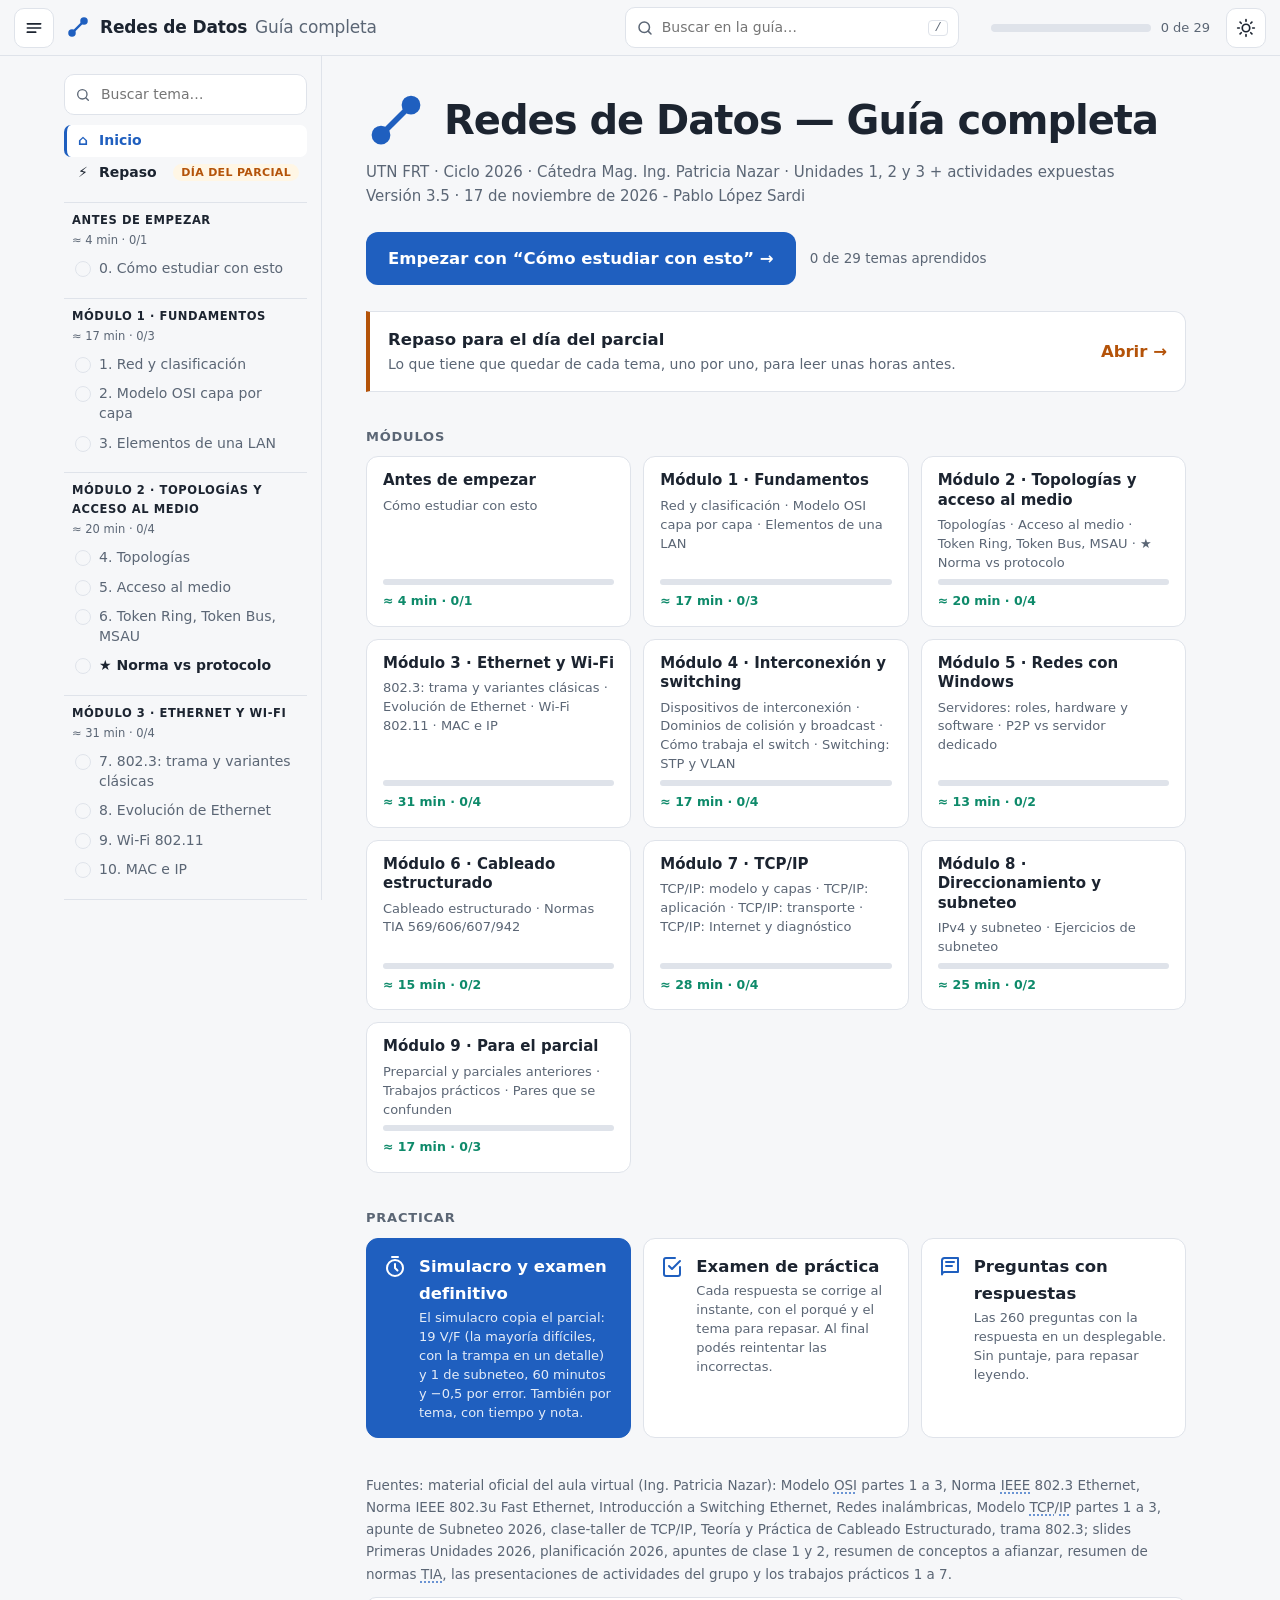
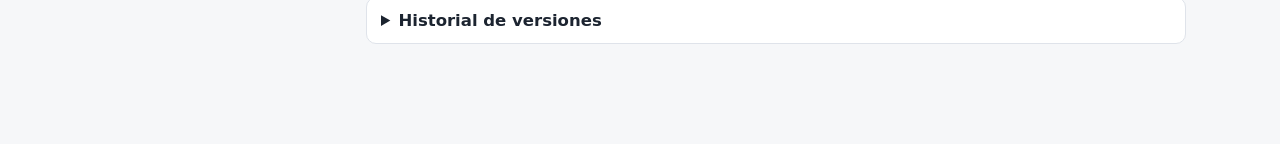
==== commit ea9442bd: "v3.5: 110 preguntas nuevas y simulacro con V/F difíciles - 90 V/F difíciles (estilo parcial: largas," ====
--- a/index.html
+++ b/index.html
@@ -325,7 +325,7 @@
 .vlog ul{margin:4px 0 0}
 .vtag{display:inline-block;font-weight:700;font-size:13px;padding:2px 10px;border-radius:99px;color:#fff;white-space:nowrap}
 .vtag small{font-weight:500;opacity:.85;margin-left:4px}
-.v34{background:#c2410c}.v33{background:#0d9488}.v32{background:#9333ea}.v31{background:#0891b2}.v30{background:#b91c1c}.v22{background:#15803d}.v21{background:#0369a1}.v20{background:#b45309}.v16{background:#4f46e5}.v15{background:#0f766e}.v14{background:#be185d}.v13{background:#7c3aed}.v12{background:#0e8a6a}.v11{background:#c2410c}.v10{background:#1f5fbf}
+.v35{background:#be185d}.v34{background:#c2410c}.v33{background:#0d9488}.v32{background:#9333ea}.v31{background:#0891b2}.v30{background:#b91c1c}.v22{background:#15803d}.v21{background:#0369a1}.v20{background:#b45309}.v16{background:#4f46e5}.v15{background:#0f766e}.v14{background:#be185d}.v13{background:#7c3aed}.v12{background:#0e8a6a}.v11{background:#c2410c}.v10{background:#1f5fbf}
 .vlog .now{font-size:11px;font-weight:700;color:var(--acc2);text-transform:uppercase;letter-spacing:.04em}
 
 /* ---- 11. Repaso ---- */
@@ -604,7 +604,7 @@
 <main id="main" tabindex="-1">
 <section class="page" data-page="inicio" id="inicio">
 <div class="hero"><svg class="hero-logo" viewBox="0 0 64 64" aria-hidden="true"><path d="M17 47 L47 17" stroke="currentColor" stroke-width="6" stroke-linecap="round"/><circle cx="16" cy="48" r="10" fill="currentColor"/><circle cx="48" cy="16" r="10" fill="currentColor"/></svg><h1>Redes de Datos — Guía completa</h1></div>
-<div class="sub">UTN FRT · Ciclo 2026 · Cátedra Mag. Ing. Patricia Nazar · Unidades 1, 2 y 3 + actividades expuestas<br>Versión 3.4 · 15 de noviembre de 2026 - Pablo López Sardi</div>
+<div class="sub">UTN FRT · Ciclo 2026 · Cátedra Mag. Ing. Patricia Nazar · Unidades 1, 2 y 3 + actividades expuestas<br>Versión 3.5 · 17 de noviembre de 2026 - Pablo López Sardi</div>
 
 <div id="homeStart" class="homestart"></div>
 <a class="repaso-cta" href="#repaso"><div><b>Repaso para el día del parcial</b><span>Lo que tiene que quedar de cada tema, uno por uno, para leer unas horas antes.</span></div><i>Abrir →</i></a>
@@ -612,14 +612,20 @@
 <div id="homeMods" class="homemods"></div>
 <h2 class="hh">Practicar</h2>
 <div class="cta">
-<a class="p" href="examen.html"><svg viewBox="0 0 24 24" fill="none" stroke="currentColor" stroke-width="2" stroke-linecap="round" stroke-linejoin="round"><circle cx="12" cy="13" r="8"/><path d="M12 9v4l2.5 2.5M9 2h6"/></svg><span>Simulacro y examen definitivo<small>El simulacro copia el parcial: 19 V/F al azar y 1 de subneteo, 60 minutos y −0,5 por error. También por tema, con tiempo y nota.</small></span></a>
+<a class="p" href="examen.html"><svg viewBox="0 0 24 24" fill="none" stroke="currentColor" stroke-width="2" stroke-linecap="round" stroke-linejoin="round"><circle cx="12" cy="13" r="8"/><path d="M12 9v4l2.5 2.5M9 2h6"/></svg><span>Simulacro y examen definitivo<small>El simulacro copia el parcial: 19 V/F (la mayoría difíciles, con la trampa en un detalle) y 1 de subneteo, 60 minutos y −0,5 por error. También por tema, con tiempo y nota.</small></span></a>
 <a class="s" href="practica.html"><svg viewBox="0 0 24 24" fill="none" stroke="currentColor" stroke-width="2" stroke-linecap="round" stroke-linejoin="round"><path d="M9 11l3 3 8-8"/><path d="M20 12v7a2 2 0 0 1-2 2H6a2 2 0 0 1-2-2V5a2 2 0 0 1 2-2h9"/></svg><span>Examen de práctica<small>Cada respuesta se corrige al instante, con el porqué y el tema para repasar. Al final podés reintentar las incorrectas.</small></span></a>
-<a class="s" href="autoevaluacion.html"><svg viewBox="0 0 24 24" fill="none" stroke="currentColor" stroke-width="2" stroke-linecap="round" stroke-linejoin="round"><path d="M4 19.5A2.5 2.5 0 0 1 6.5 17H20V3H6.5A2.5 2.5 0 0 0 4 5.5z"/><path d="M8 7h8M8 11h6"/></svg><span>Preguntas con respuestas<small>Las 150 preguntas con la respuesta en un desplegable. Sin puntaje, para repasar leyendo.</small></span></a>
+<a class="s" href="autoevaluacion.html"><svg viewBox="0 0 24 24" fill="none" stroke="currentColor" stroke-width="2" stroke-linecap="round" stroke-linejoin="round"><path d="M4 19.5A2.5 2.5 0 0 1 6.5 17H20V3H6.5A2.5 2.5 0 0 0 4 5.5z"/><path d="M8 7h8M8 11h6"/></svg><span>Preguntas con respuestas<small>Las 260 preguntas con la respuesta en un desplegable. Sin puntaje, para repasar leyendo.</small></span></a>
 </div>
 <p class="fuentes">Fuentes: material oficial del aula virtual (Ing. Patricia Nazar): Modelo OSI partes 1 a 3, Norma IEEE 802.3 Ethernet, Norma IEEE 802.3u Fast Ethernet, Introducción a Switching Ethernet, Redes inalámbricas, Modelo TCP/IP partes 1 a 3, apunte de Subneteo 2026, clase-taller de TCP/IP, Teoría y Práctica de Cableado Estructurado, trama 802.3; slides Primeras Unidades 2026, planificación 2026, apuntes de clase 1 y 2, resumen de conceptos a afianzar, resumen de normas TIA, las presentaciones de actividades del grupo y los trabajos prácticos 1 a 7.</p>
 <details id="historial"><summary>Historial de versiones</summary>
 <ul class="vlog">
-<li><span class="vtag v34">v3.4<small>15/11/2026</small></span><div><span class="now">Actual</span><br>
+<li><span class="vtag v35">v3.5<small>17/11/2026</small></span><div><span class="now">Actual</span><br>
+<ul>
+<li><b>Banco de preguntas: de 150 a 260.</b> Se sumaron 90 verdadero o falso <b>difíciles</b>, escritas como las del parcial: afirmaciones largas, con dos partes, donde un solo detalle (un número, una capa, un orden, "origen" por "destino") las vuelve falsas. Cubren todos los temas y están parejas entre verdaderas y falsas.</li>
+<li>Se agregaron las 20 preguntas de la hoja de práctica nueva: las de verdadero o falso y opción múltiple tal cual, y las de resolver y responder pasadas a opción múltiple con distractores tramposos (por ejemplo, 2046 contra 2048 en un /21).</li>
+<li><b>Simulacro más exigente:</b> de las 19 V/F, 14 salen del grupo de las difíciles y 5 del resto.</li>
+</ul></div></li>
+<li><span class="vtag v34">v3.4<small>15/11/2026</small></span><div>
 <ul>
 <li><b>Gráficos para los pares que se explican juntos:</b> se revisó toda la guía buscando conceptos que van de a dos y donde uno tenía gráfico y el otro no.</li>
 <li>Animaciones nuevas: <b>nodo expuesto</b>, al lado del nodo oculto (9); <b>CSMA/CA</b> en una línea de tiempo, con la espera aleatoria, la cuenta congelada y el ACK, el par de la animación de CSMA/CD (9); <b>half duplex contra full duplex</b> (8); <b>polling</b>, junto a contención y token passing (5); y <b>UDP</b>, que pierde y desordena sin avisar, frente a las animaciones de TCP (21).</li>
@@ -877,7 +883,7 @@
 <li><b>20 preguntas en 1 hora:</b> 19 de verdadero o falso y <b>1 ejercicio de subneteo</b>.</li>
 <li><b>El ejercicio de subneteo tiene que estar bien para aprobar.</b> Practicalo en <a href="#sej">24. Ejercicios de subneteo</a>.</li>
 <li><b>Puntaje negativo:</b> cada respuesta mal contestada descuenta la mitad de lo que vale la pregunta. En blanco no suma ni resta.</li>
-<li>Para practicar en condiciones reales está el <a href="examen.html">simulacro del parcial</a> (19 V/F al azar + 1 de subneteo, 60 minutos, con descuento).</li>
+<li>Para practicar en condiciones reales está el <a href="examen.html">simulacro del parcial</a> (19 V/F con mayoría de difíciles + 1 de subneteo, 60 minutos, con descuento).</li>
 </ul></div>
 <div class="box"><b>¿Conviene contestar si dudo?</b>
 Con medio punto de descuento, la cuenta es: si acertás sumás 1, si errás restás 0,5. Contestar conviene siempre que tengas <b>más de 1 chance en 3</b> de acertar. Si dudás entre V y F pero te inclinás por una, contestala. Si sentís que es más probable equivocarte que acertar (por ejemplo, una afirmación que nunca viste y te suena a trampa), dejarla en blanco no te resta.</div>
